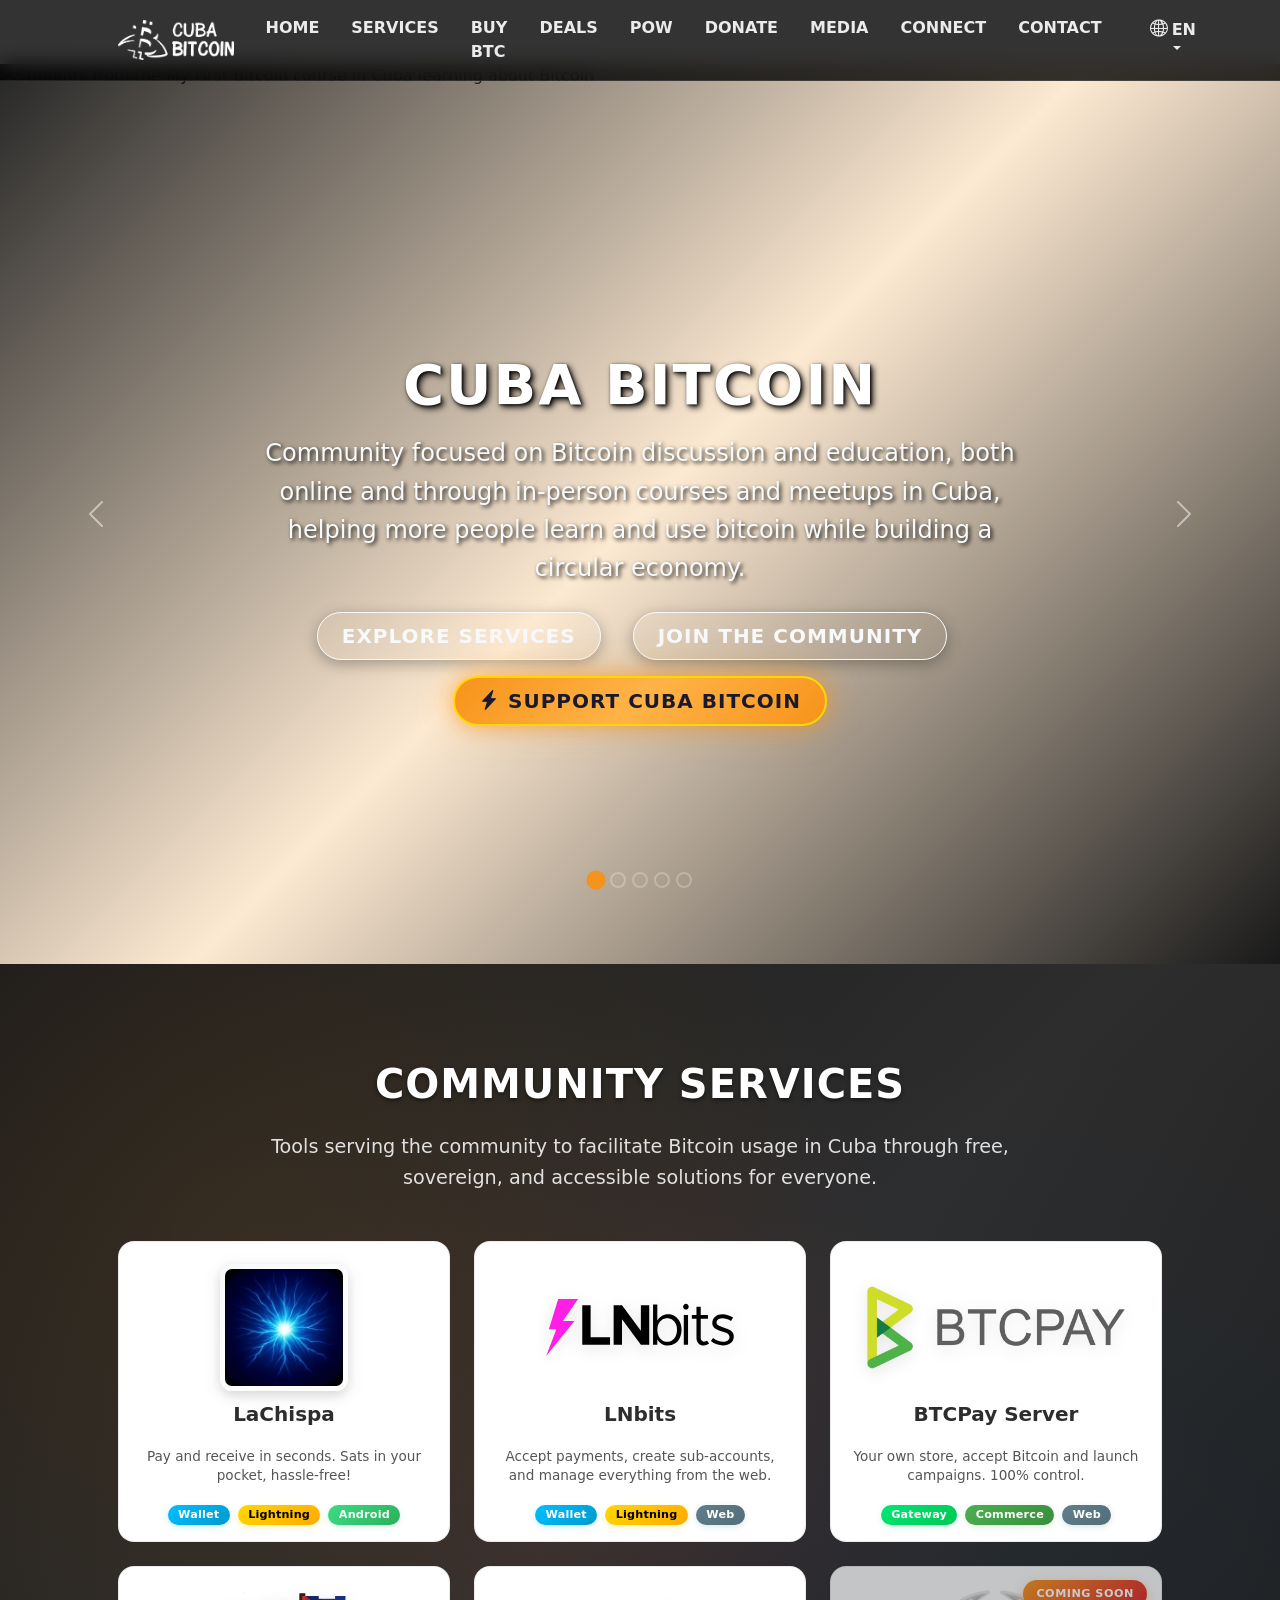
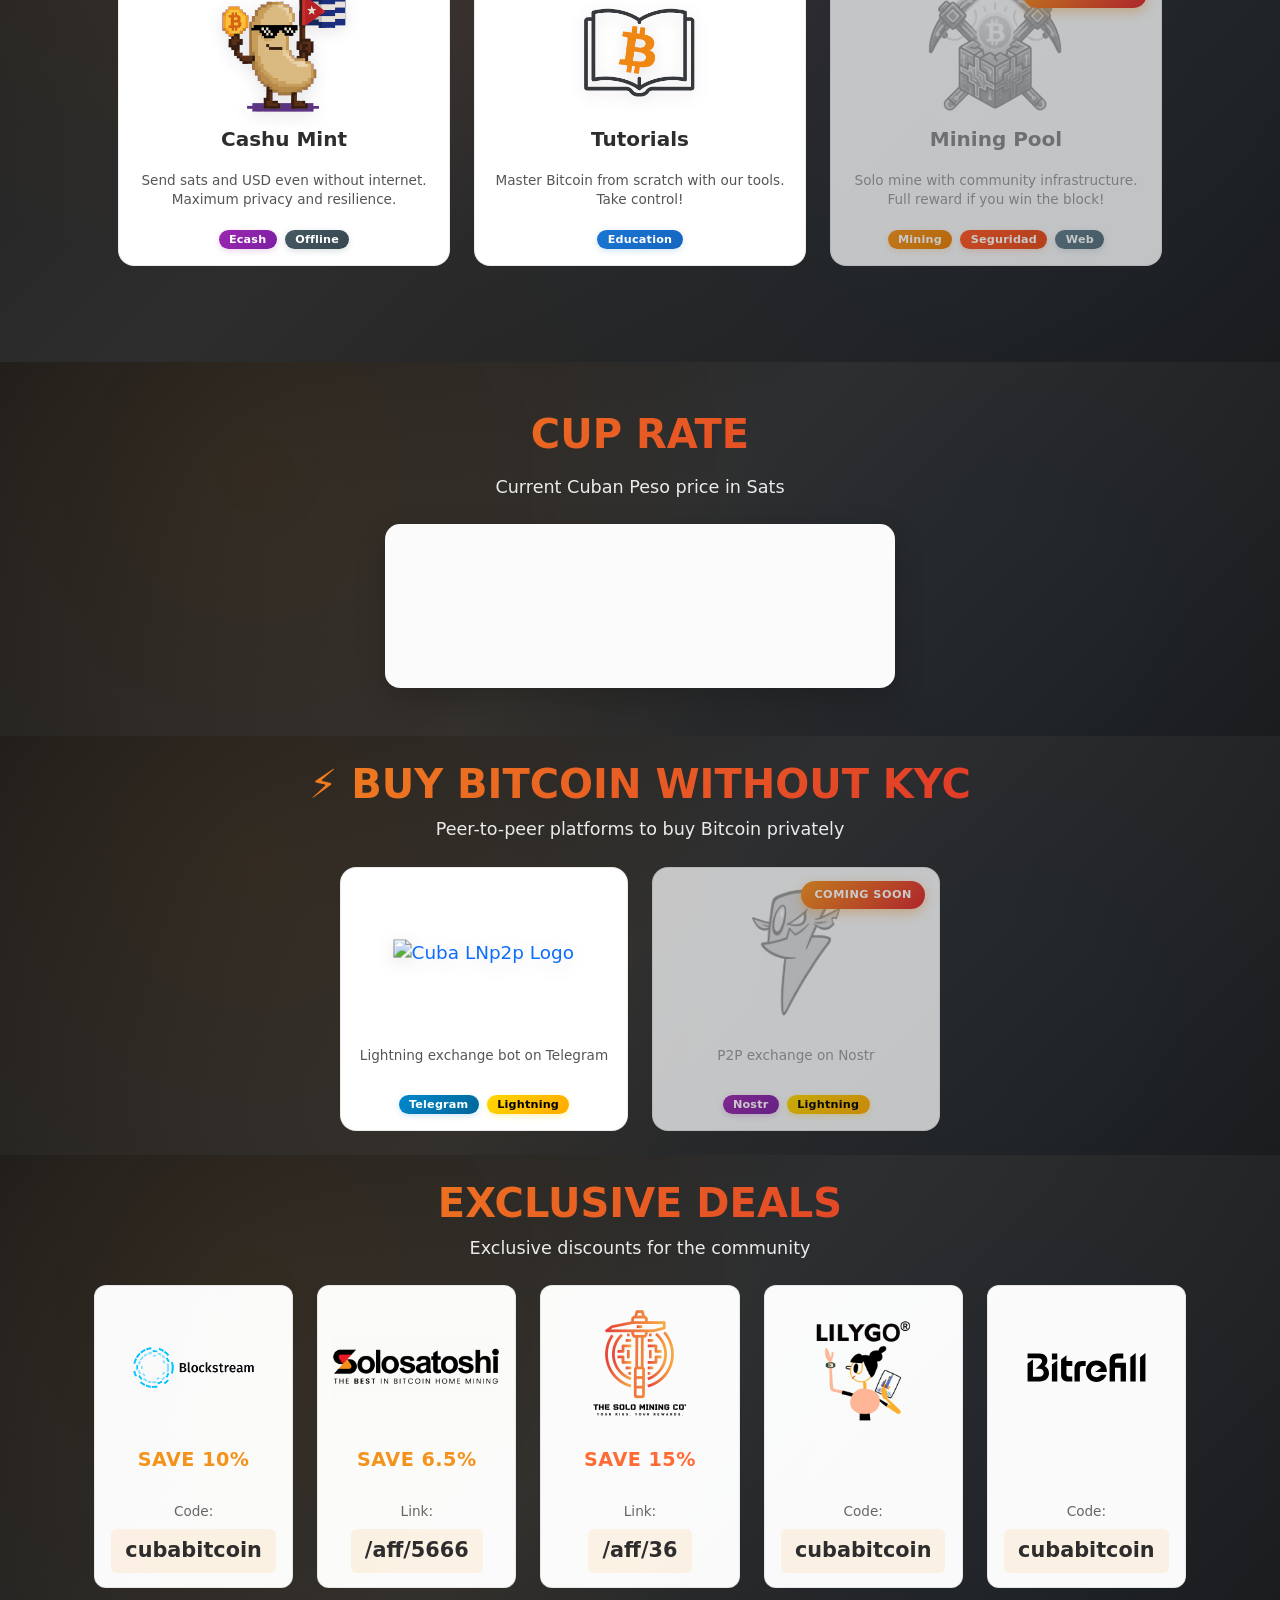
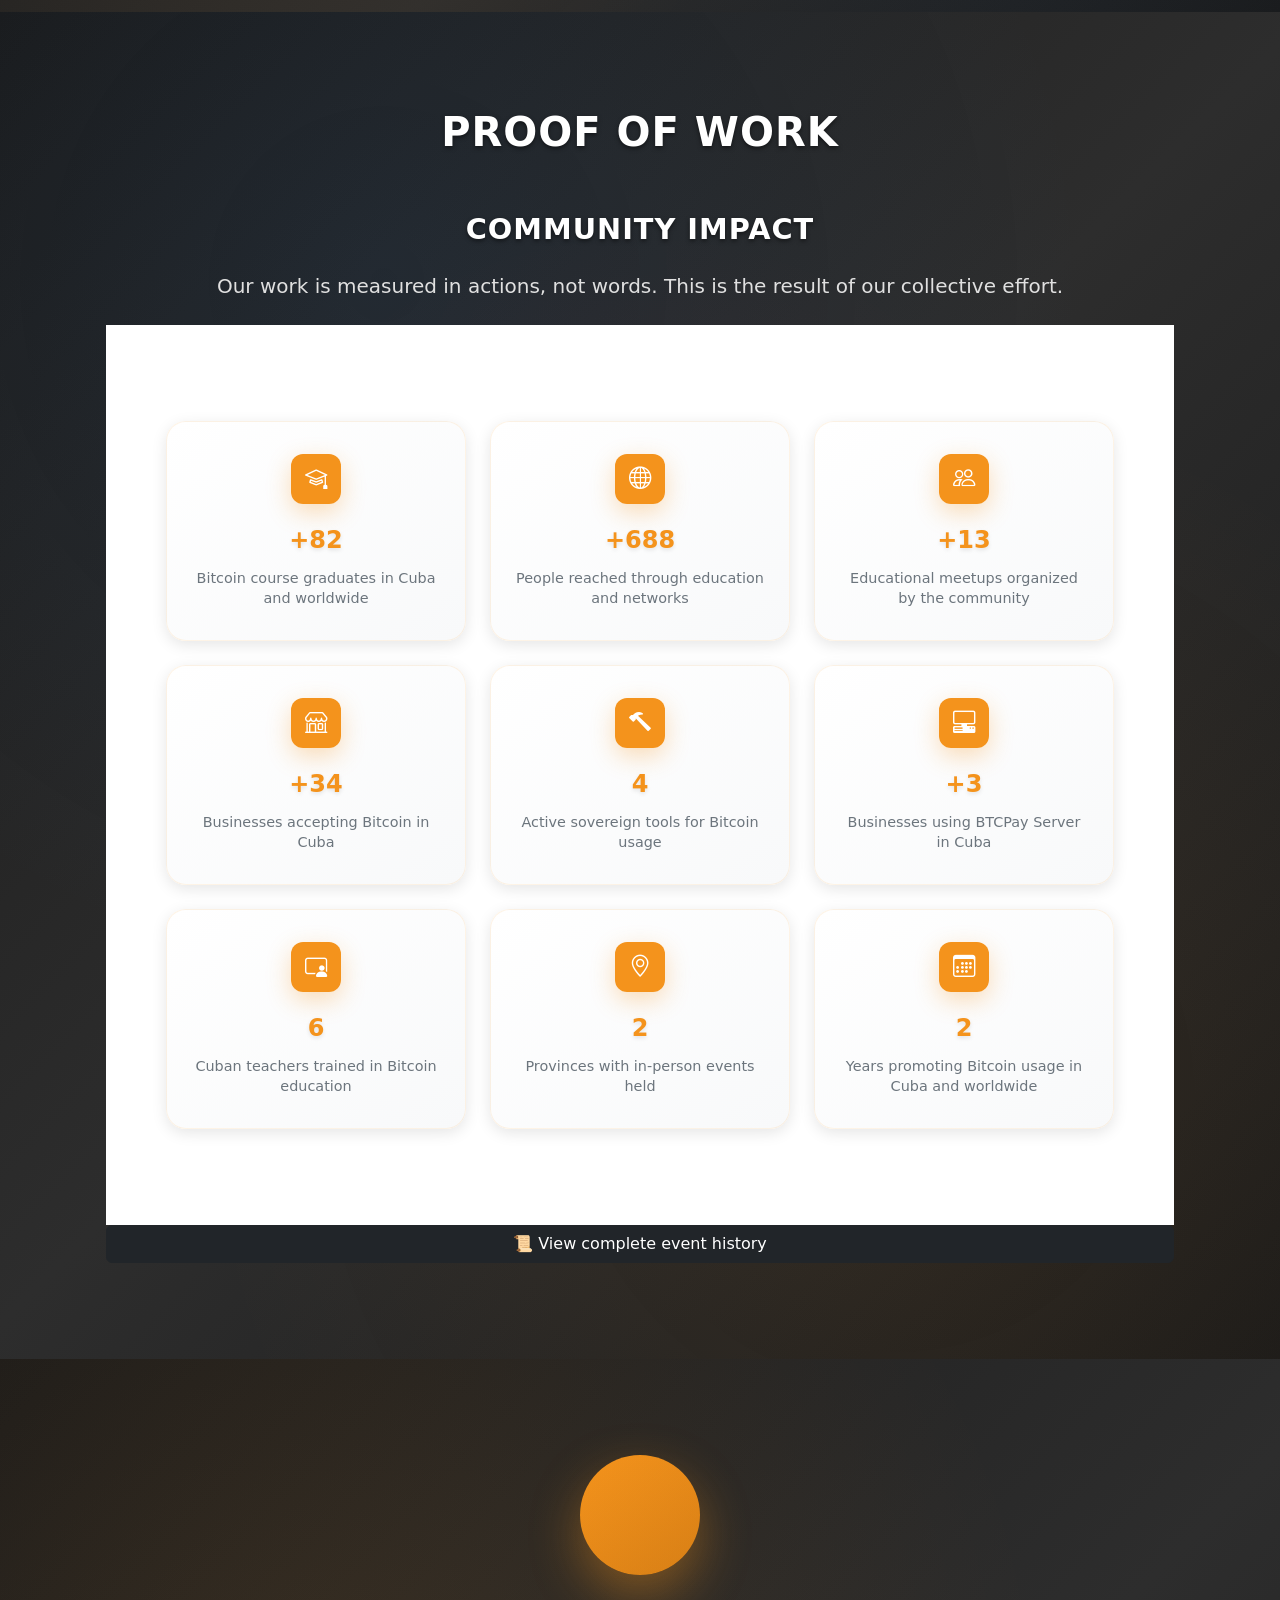
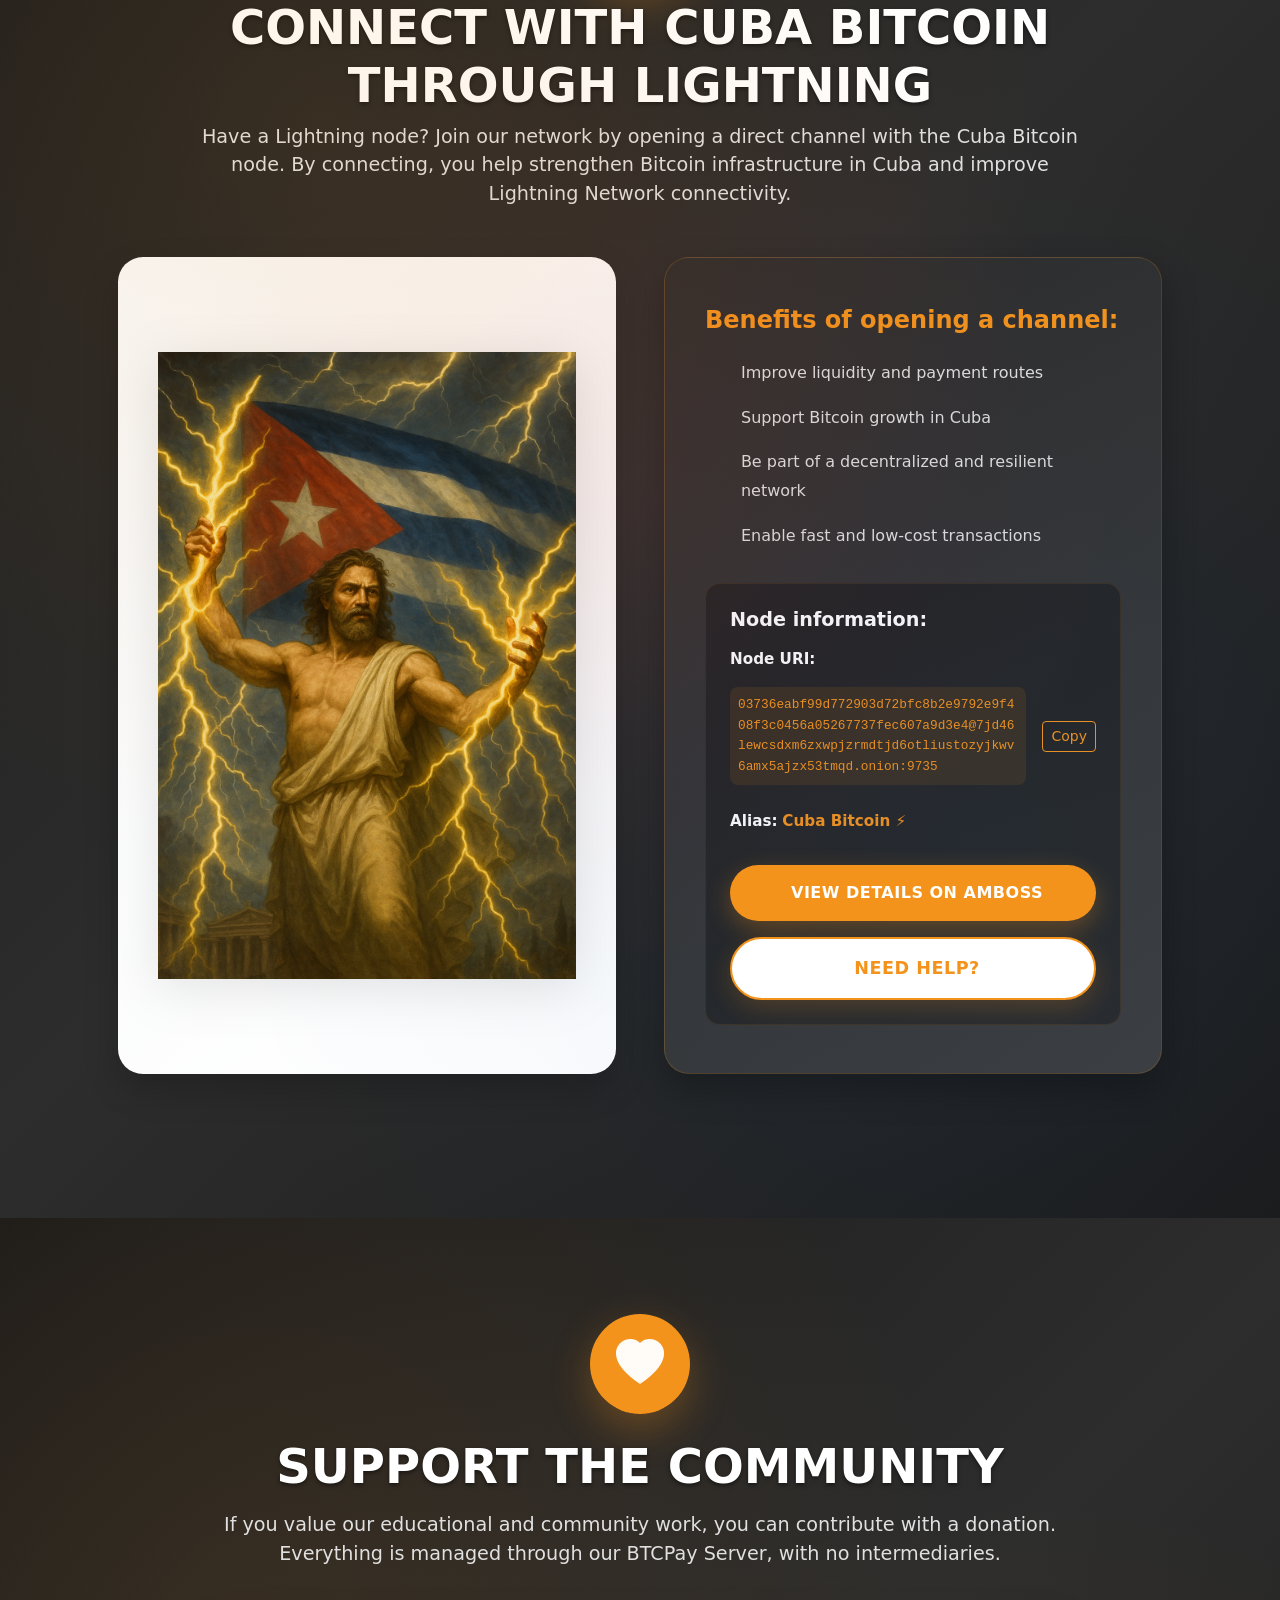
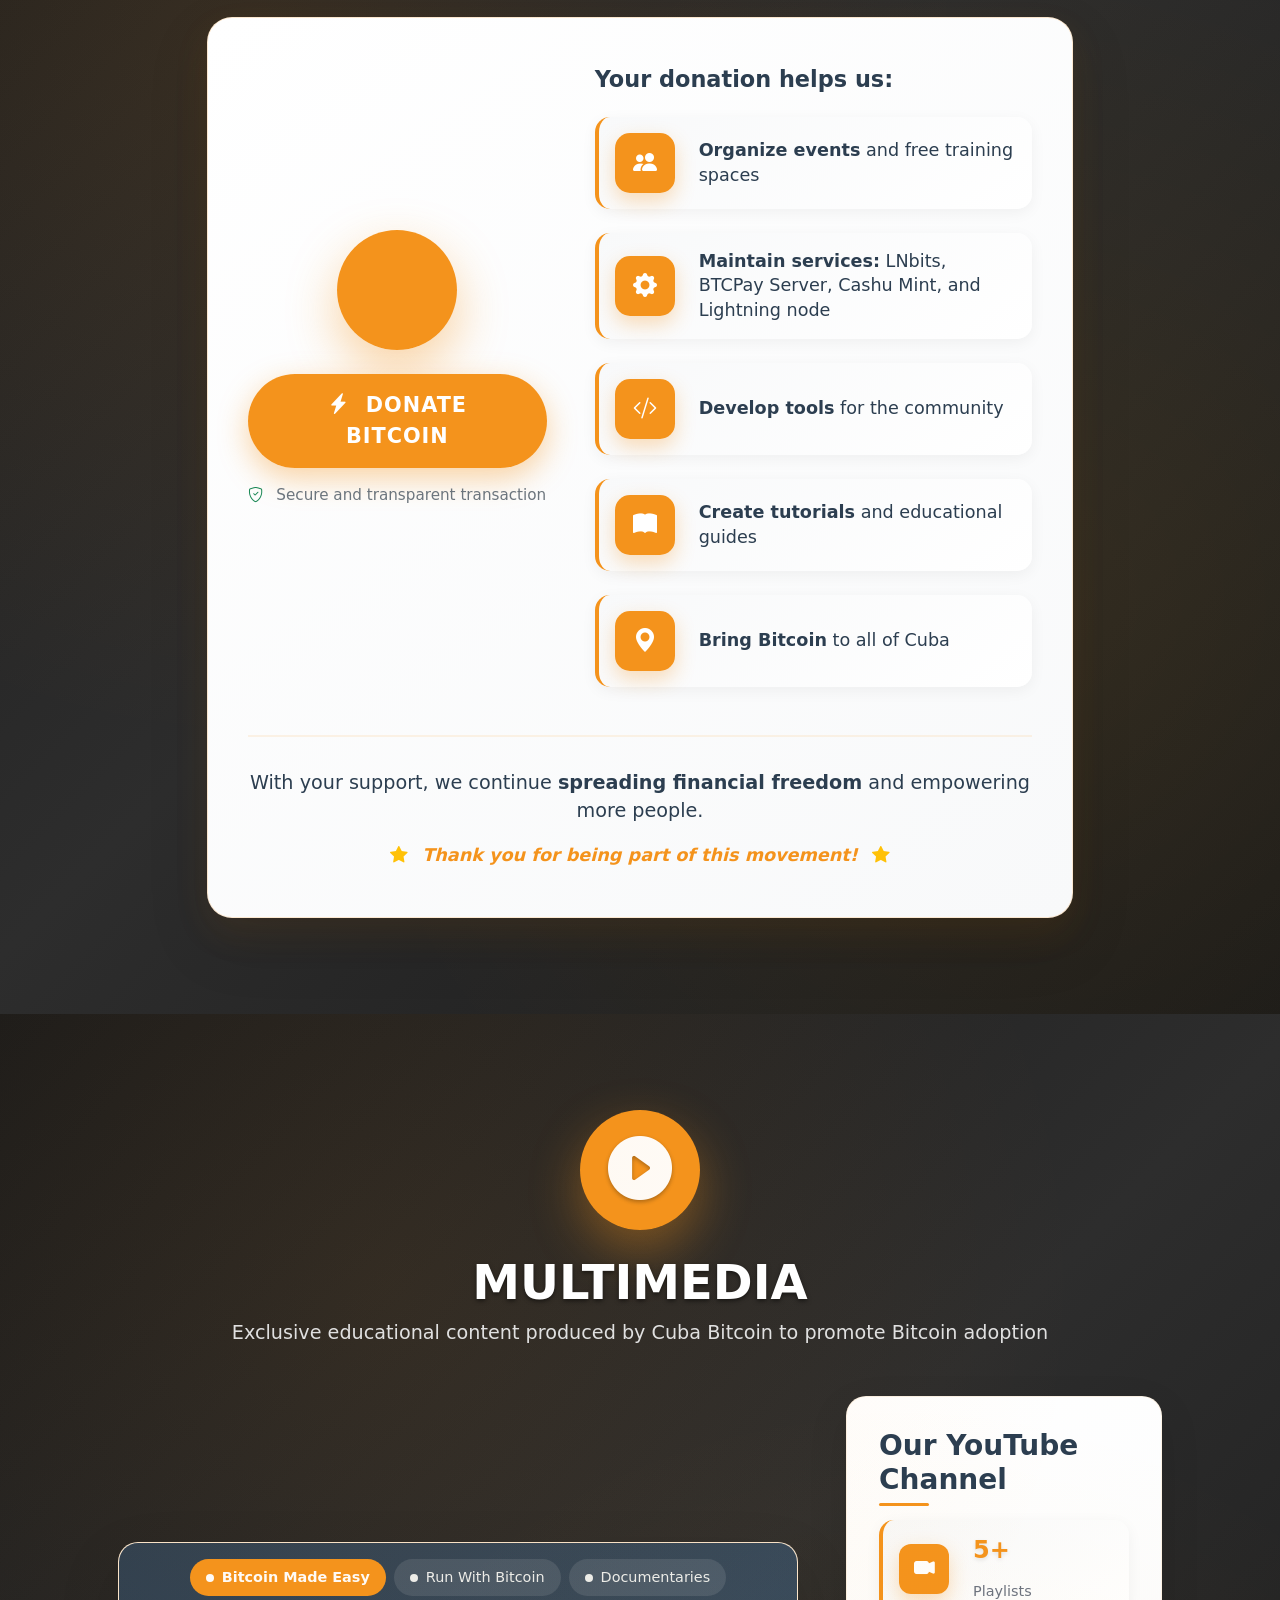
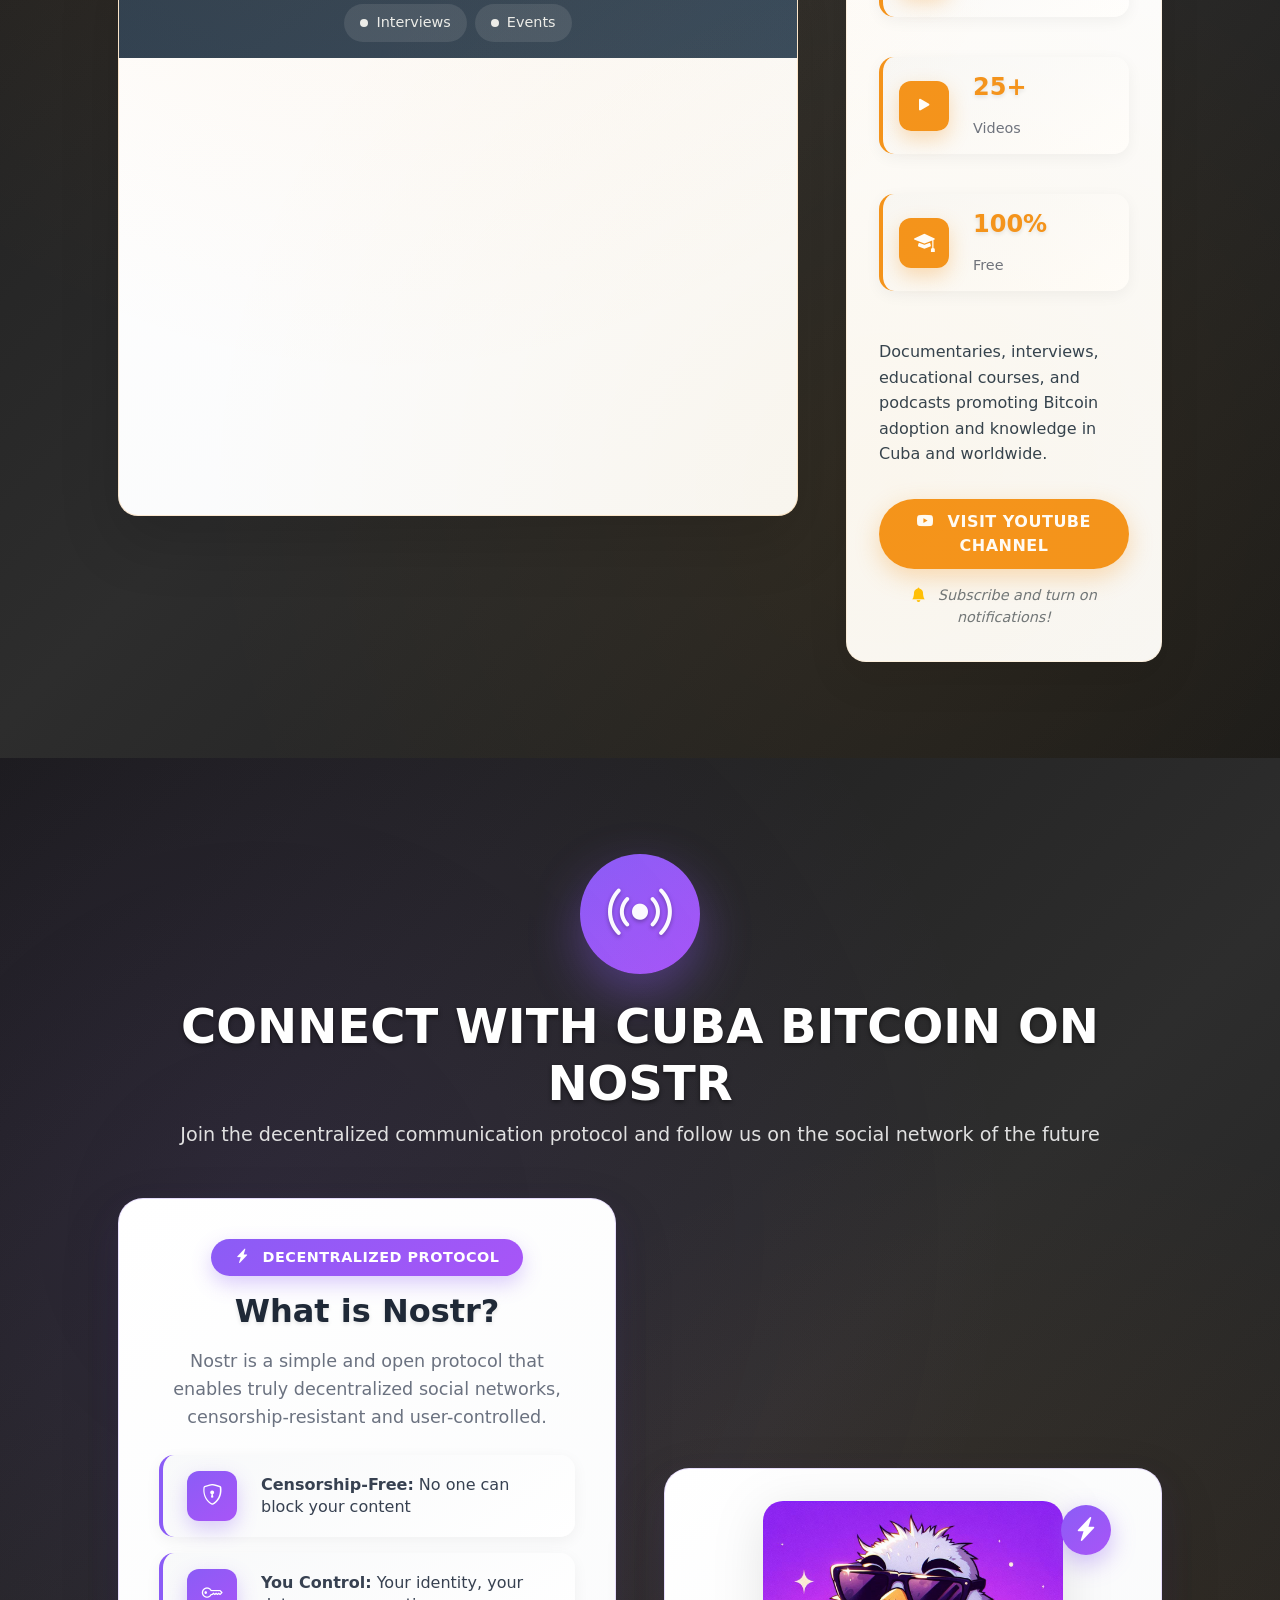
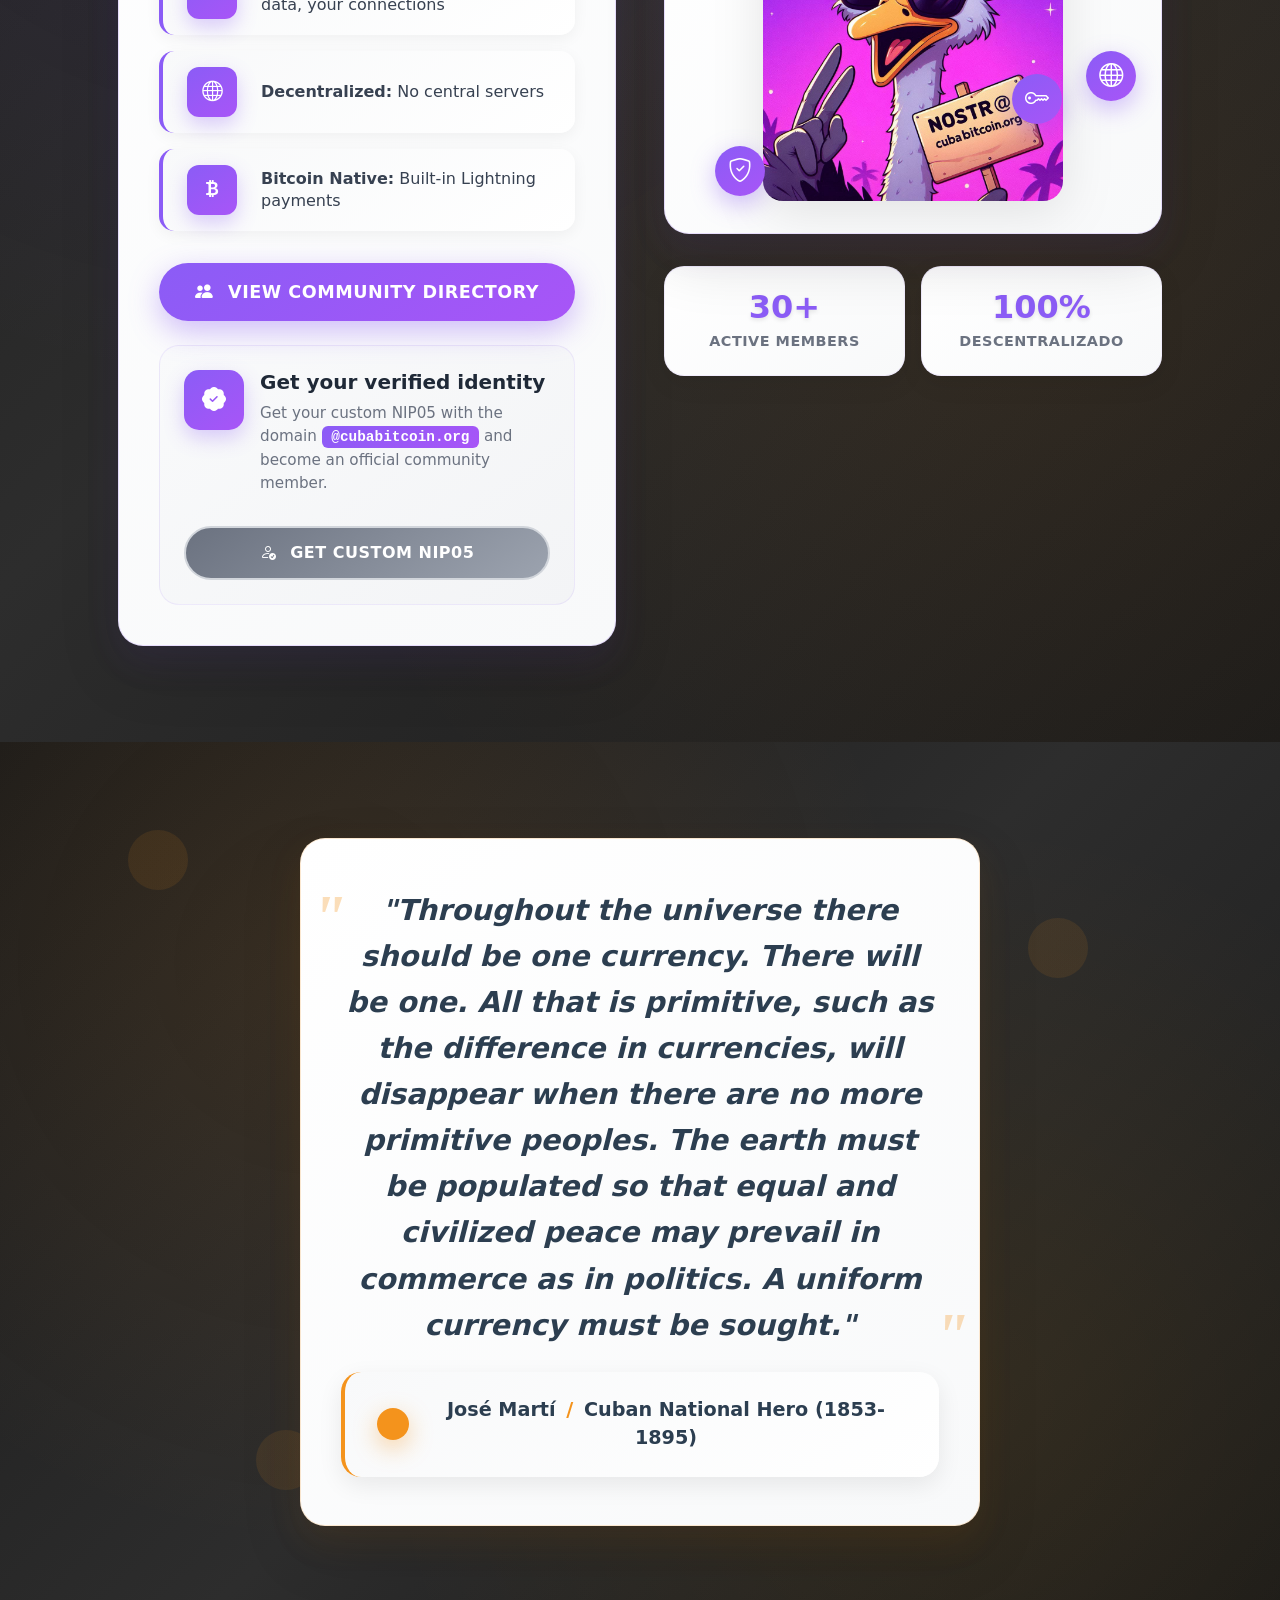
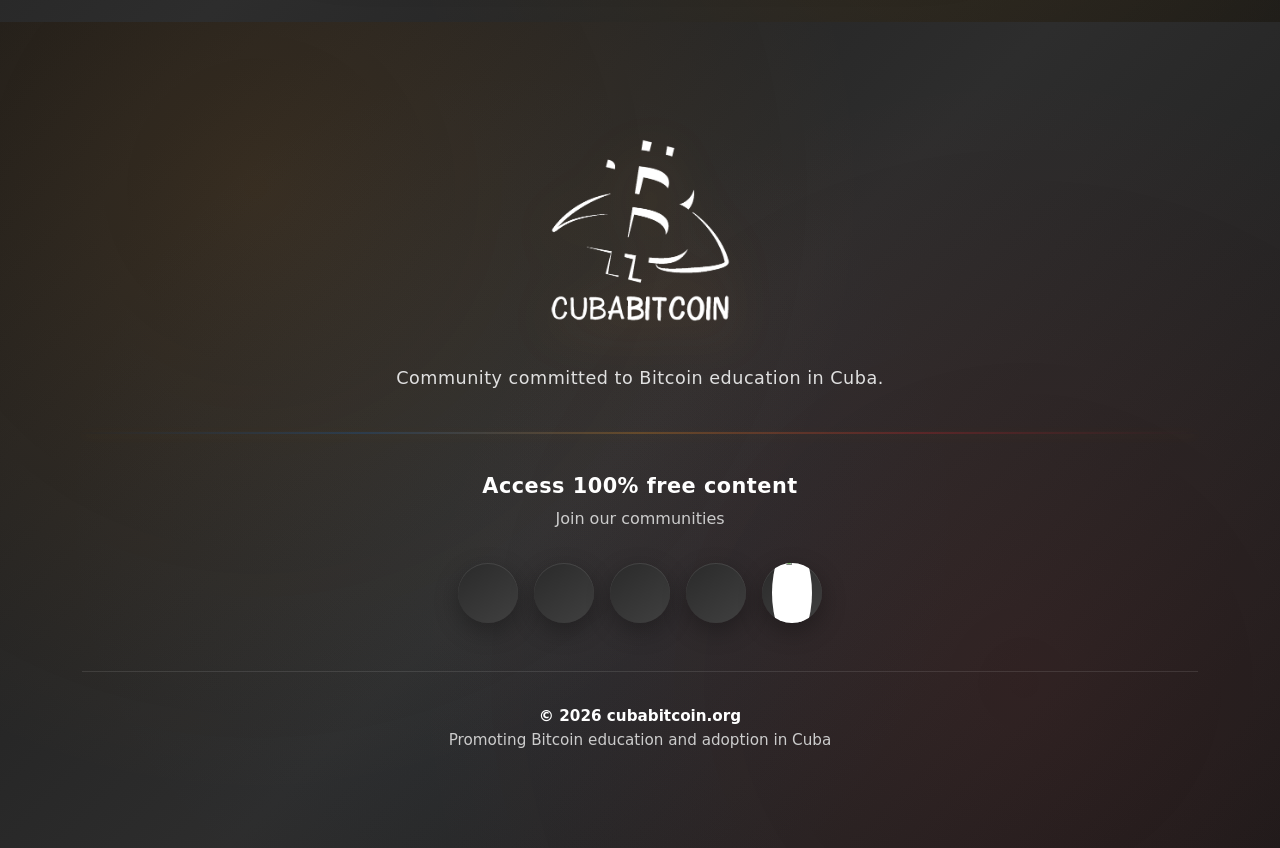
==== en/index.html @ 101eca39 "Internationalization" ====
<!doctype html>
<html lang="en">
  <head>
    <!-- Required meta tags -->
    <meta charset="utf-8">
    <meta name="viewport" content="width=device-width, initial-scale=1">

    <!-- SEO Meta Tags -->
    <meta name="description" content="Cuba Bitcoin is a community focused on Bitcoin education in Cuba. We offer free courses, community services like LNbits and BTCPay Server, and promote Bitcoin adoption through sovereign and accessible tools.">
    <meta name="keywords" content="Bitcoin Cuba, Bitcoin education, Lightning Network, BTCPay Server, LNbits, Cashu, self-custody, cryptocurrency Cuba, financial sovereignty">
    <meta name="author" content="Cuba Bitcoin">
    <meta name="robots" content="index, follow, max-image-preview:large, max-snippet:-1, max-video-preview:-1">
    <link rel="canonical" href="https://cubabitcoin.org/en/">

    <!-- Hreflang for internationalization -->
    <link rel="alternate" hreflang="es" href="https://cubabitcoin.org/">
    <link rel="alternate" hreflang="en" href="https://cubabitcoin.org/en/">
    <link rel="alternate" hreflang="x-default" href="https://cubabitcoin.org/">

    <!-- Open Graph Meta Tags -->
    <meta property="og:title" content="Cuba Bitcoin - Education and Financial Sovereignty">
    <meta property="og:description" content="Community focused on Bitcoin education in Cuba. Free courses, community services, and tools to promote Bitcoin adoption.">
    <meta property="og:image" content="https://cubabitcoin.org/img/Cuba-Bitcoin-LogoMarca-Blanco.png">
    <meta property="og:url" content="https://cubabitcoin.org/en/">
    <meta property="og:type" content="website">
    <meta property="og:site_name" content="Cuba Bitcoin">
    <meta property="og:locale" content="en_US">

    <!-- Twitter Card Meta Tags -->
    <meta name="twitter:card" content="summary_large_image">
    <meta name="twitter:site" content="@Cuba_BTC">
    <meta name="twitter:title" content="Cuba Bitcoin - Education and Financial Sovereignty">
    <meta name="twitter:description" content="Community focused on Bitcoin education in Cuba. Free courses, community services, and tools to promote Bitcoin adoption.">
    <meta name="twitter:image" content="https://cubabitcoin.org/img/Cuba-Bitcoin-LogoMarca-Blanco.png">

    <!-- Additional SEO Meta Tags -->
    <meta name="geo.region" content="CU">
    <meta name="geo.country" content="Cuba">
    <meta name="language" content="English">
    <meta name="distribution" content="global">
    <meta name="rating" content="general">
    <meta name="revisit-after" content="7 days">
    <meta name="theme-color" content="#ff4e16">
    <meta name="msapplication-TileColor" content="#ff4e16">
    <link rel="sitemap" type="application/xml" href="/sitemap.xml">

    <!-- Favicon-->
    <link rel="icon" type="image/x-icon" href="../assets/favicon.ico" />

    <!-- Preload Critical Resources -->
    <link rel="preload" href="../css/global.css" as="style">
    <link rel="preload" href="../img/CubaBitcoin-Hztal-BLANCO-transp.png" as="image">
    <link rel="preload" href="../img/MyFirstBitcoin03.jpg" as="image">
    <link rel="dns-prefetch" href="//cdn.jsdelivr.net">
    <link rel="dns-prefetch" href="//kit.fontawesome.com">
    
    <!-- Bootstrap icons-->
    <link href="https://cdn.jsdelivr.net/npm/bootstrap-icons@1.11.0/font/bootstrap-icons.css" rel="stylesheet" />
    <script src="https://kit.fontawesome.com/9379559305.js" crossorigin="anonymous"></script>
    <!-- Rive Runtime -->
    <script src="https://unpkg.com/@rive-app/canvas@latest/rive.js"></script>
    <!-- Bootstrap CSS -->
    <link href="https://cdn.jsdelivr.net/npm/bootstrap@5.3.3/dist/css/bootstrap.min.css" rel="stylesheet" integrity="sha384-QWTKZyjpPEjISv5WaRU9OFeRpok6YctnYmDr5pNlyT2bRjXh0JMhjY6hW+ALEwIH" crossorigin="anonymous">
    <!-- Custom CSS-->
    <link href="../css/global.css" rel="stylesheet" />

    <!-- Structured Data (JSON-LD) -->
    <script type="application/ld+json">
    {
      "@context": "https://schema.org",
      "@type": "Organization",
      "name": "Cuba Bitcoin",
      "description": "Community focused on Bitcoin education in Cuba. We offer free courses, community services and promote Bitcoin adoption through sovereign and accessible tools.",
      "url": "https://cubabitcoin.org",
      "logo": "https://cubabitcoin.org/img/Cuba-Bitcoin-LogoMarca-Blanco.png",
      "image": "https://cubabitcoin.org/img/cuba-bitcoin-580x330.jpg",
      "foundingDate": "2021",
      "sameAs": [
        "https://x.com/Cuba_BTC",
        "https://t.me/Cuba_Bitcoin",
        "https://www.youtube.com/@CubaBitcoin21",
        "https://github.com/Cuba-Bitcoin",
        "https://primal.net/p/npub1huyn6ru55pv6l7p0sxvlu3vfpq7pan958sl4weft0kte6lvdvvksd5s34t"
      ],
      "address": {
        "@type": "PostalAddress",
        "addressCountry": "CU"
      },
      "areaServed": {
        "@type": "Country",
        "name": "Cuba"
      },
      "knowsAbout": [
        "Bitcoin",
        "Lightning Network",
        "Self-custody",
        "Financial Sovereignty",
        "Financial Education",
        "Cryptocurrency",
        "BTCPay Server",
        "LNbits",
        "Cashu"
      ],
      "offers": [
        {
          "@type": "Service",
          "name": "Bitcoin Education",
          "description": "Free courses and tutorials about Bitcoin"
        },
        {
          "@type": "Service",
          "name": "Community Services",
          "description": "LNbits, BTCPay Server, Cashu Mint and Bitcoin tools"
        },
        {
          "@type": "Service",
          "name": "P2P Exchange",
          "description": "Platforms to buy Bitcoin without KYC"
        }
      ]
    }
    </script>

    <title>Cuba Bitcoin - Education and Financial Sovereignty in Cuba</title>
  </head>

  <body id="top" data-bs-spy="scroll" data-bs-target="#navbar-example2" data-bs-root-margin="0px 0px -40%" data-bs-smooth-scroll="true" tabindex="0" class="mt-6">

        <!-- Responsive navbar-->
        <nav id="navbar-example2" class="navbar navbar-expand-lg navbar-dark fixed-top bg-dark text-light">
            <div class="container-xl px-5">
                <a class="navbar-brand" href="#"><img src="../img/CubaBitcoin-Hztal-BLANCO-transp.png" alt="Cuba Bitcoin - Comunidad de educación Bitcoin en Cuba" id="navbar-logo"></a>
                <button class="navbar-toggler" type="button" data-bs-toggle="collapse" data-bs-target="#navbarSupportedContent" aria-controls="navbarSupportedContent" aria-expanded="false" aria-label="Toggle navigation"><span class="navbar-toggler-icon"></span></button>
                <div class="collapse navbar-collapse" id="navbarSupportedContent">
                    <ul class="navbar-nav ms-auto mb-2 mb-lg-0 fw-bold text-uppercase">
                        <li class="nav-item"><a class="nav-link" href="#top">Home</a></li>
                        <li class="nav-item"><a class="nav-link" href="#scrollspytools">Services</a></li>
                        <li class="nav-item"><a class="nav-link" href="#scrollspybuy">Buy BTC</a></li>
                        <li class="nav-item"><a class="nav-link" href="#scrollspyofertas">Deals</a></li>
                        <li class="nav-item"><a class="nav-link" href="#scrollspynevents">POW</a></li>
                        <li class="nav-item"><a class="nav-link" href="#scrollspydonaciones">Donate</a></li>
                        <li class="nav-item"><a class="nav-link" href="#scrollspymedia">Media</a></li>
                        <li class="nav-item"><a class="nav-link" href="#scrollspynostr-anchor">Connect</a></li>
                        <li class="nav-item"><a class="nav-link" href="#scrollspycontact">Contact</a></li>
                        <!-- Language Switcher -->
                        <li class="nav-item dropdown ms-lg-3">
                            <a class="nav-link dropdown-toggle" href="#" role="button" data-bs-toggle="dropdown" aria-expanded="false">
                                <i class="bi bi-globe2 me-1"></i>EN
                            </a>
                            <ul class="dropdown-menu dropdown-menu-end dropdown-menu-dark">
                                <li><a class="dropdown-item" href="../index.html" data-lang-switch="es"><span class="fi fi-es me-2"></span>Español</a></li>
                                <li><a class="dropdown-item active" href="index.html" data-lang-switch="en"><span class="fi fi-gb me-2"></span>English</a></li>
                            </ul>
                        </li>
                    </ul>
                </div>
            </div>
        </nav>
      
        <main role="main">
        <!-- Hero Carousel-->
        <div id="carouselExampleCaptions" class="carousel slide hero-carousel" data-bs-ride="carousel" data-bs-interval="5000">
            <div class="carousel-indicators">
                <button type="button" data-bs-target="#carouselExampleCaptions" data-bs-slide-to="0" class="active" aria-current="true" aria-label="Slide 1"></button>
                <button type="button" data-bs-target="#carouselExampleCaptions" data-bs-slide-to="1" aria-label="Slide 2"></button>
                <button type="button" data-bs-target="#carouselExampleCaptions" data-bs-slide-to="2" aria-label="Slide 3"></button>
                <button type="button" data-bs-target="#carouselExampleCaptions" data-bs-slide-to="3" aria-label="Slide 4"></button>
                <button type="button" data-bs-target="#carouselExampleCaptions" data-bs-slide-to="4" aria-label="Slide 5"></button>
            </div>

            <div class="carousel-inner">
                <div class="carousel-item active hero-slide">
                <img src="../img/MyFirstBitcoin03.jpg" class="d-block w-100" alt="Students from the My First Bitcoin course in Cuba learning about Bitcoin">
                <div class="hero-overlay"></div>
                <div class="carousel-caption hero-caption">
                    <h1 class="hero-title display-4 fw-bolder text-uppercase mb-3">Cuba Bitcoin</h1>
                    <p class="hero-subtitle lead mb-4">Community focused on Bitcoin discussion and education, both online and through in-person courses and meetups in Cuba, helping more people learn and use bitcoin while building a circular economy.</p>
                    <div class="hero-actions">
                        <a href="#scrollspytools" class="btn btn-outline-light btn-lg px-4 py-2 me-3 hero-btn">Explore Services</a>
                        <a href="https://t.me/Cuba_Bitcoin" target="_blank" class="btn btn-outline-light btn-lg px-4 py-2 me-3 hero-btn">Join the Community</a>
                        <a href="https://btcpay.cubabitcoin.org/apps/4GhTBzgnBEQGMhi633L6arsAunXG/crowdfund" target="_blank" class="btn btn-lg px-4 py-2 hero-btn hero-btn-donate"><i class="bi bi-lightning-charge-fill me-2"></i>Support Cuba Bitcoin</a>
                    </div>
                </div>
                </div>
                <div class="carousel-item hero-slide">
                <img src="../img/MyFirstBitcoin01.jpg" class="d-block w-100" alt="Participants in the My First Bitcoin Cuba educational program">
                <div class="hero-overlay"></div>
                <div class="carousel-caption hero-caption">
                    <h2 class="hero-title display-4 fw-bolder text-uppercase mb-3">Bitcoin Education</h2>
                    <p class="hero-subtitle lead mb-4">Free courses and in-person meetups to learn about Bitcoin from scratch. Join our educational community.</p>
                    <div class="hero-actions">
                        <a href="https://cuba-bitcoin.github.io/tutoriales/" target="_blank" class="btn btn-outline-light btn-lg px-4 py-2 me-3 hero-btn">View Tutorials</a>
                        <a href="#scrollspynevents" class="btn btn-outline-light btn-lg px-4 py-2 me-3 hero-btn">Our Achievements</a>
                        <a href="https://btcpay.cubabitcoin.org/apps/4GhTBzgnBEQGMhi633L6arsAunXG/crowdfund" target="_blank" class="btn btn-lg px-4 py-2 hero-btn hero-btn-donate"><i class="bi bi-lightning-charge-fill me-2"></i>Support Cuba Bitcoin</a>
                    </div>
                </div>
                </div>
                <div class="carousel-item hero-slide">
                <img src="../img/MyFirstBitcoin02.jpg" class="d-block w-100" alt="In-person Bitcoin educational session in Cuba">
                <div class="hero-overlay"></div>
                <div class="carousel-caption hero-caption">
                    <h2 class="hero-title display-4 fw-bolder text-uppercase mb-3">Bitcoin Made Easy</h2>
                    <p class="hero-subtitle lead mb-4">Our own educational program designed by Cuba Bitcoin. Exclusive content on our YouTube channel with step-by-step educational videos to learn Bitcoin from scratch.</p>
                    <div class="hero-actions">
                        <a href="https://www.youtube.com/@CubaBitcoin21" target="_blank" class="btn btn-outline-light btn-lg px-4 py-2 me-3 hero-btn">Watch Videos</a>
                        <a href="#scrollspymedia" class="btn btn-outline-light btn-lg px-4 py-2 hero-btn">Multimedia</a>
                        <div class="w-100 mb-2"></div>
                        <a href="https://btcpay.cubabitcoin.org/apps/4GhTBzgnBEQGMhi633L6arsAunXG/crowdfund" target="_blank" class="btn btn-lg px-4 py-2 hero-btn hero-btn-donate"><i class="bi bi-lightning-charge-fill me-2"></i>Support Cuba Bitcoin</a>
                    </div>
                </div>
                </div>

                <div class="carousel-item hero-slide">
                <img src="../img/blockstream-local-cuba-bitcoin2.png" class="d-block w-100" alt="Blockstream Local Meetup event organized by Cuba Bitcoin">
                <div class="hero-overlay"></div>
                <div class="carousel-caption hero-caption">
                    <h2 class="hero-title display-4 fw-bolder text-uppercase mb-3">Local Events</h2>
                    <p class="hero-subtitle lead mb-4">We organize meetups, conferences, and educational events about Bitcoin across different provinces of Cuba.</p>
                    <div class="hero-actions">
                        <a href="#scrollspynevents" class="btn btn-outline-light btn-lg px-4 py-2 me-3 hero-btn">View Events</a>
                        <a href="#scrollspycontact" class="btn btn-outline-light btn-lg px-4 py-2 hero-btn">Contact Us</a>
                        <div class="w-100 mb-2"></div>
                        <a href="https://btcpay.cubabitcoin.org/apps/4GhTBzgnBEQGMhi633L6arsAunXG/crowdfund" target="_blank" class="btn btn-lg px-4 py-2 hero-btn hero-btn-donate"><i class="bi bi-lightning-charge-fill me-2"></i>Support Cuba Bitcoin</a>
                    </div>
                </div>
                </div>

                <div class="carousel-item hero-slide">
                <img src="../img/cubabitcoincashu.jpeg" class="d-block w-100" alt="Demonstration of Cashu ecash usage at Cuba Bitcoin">
                <div class="hero-overlay"></div>
                <div class="carousel-caption hero-caption">
                    <h2 class="hero-title display-4 fw-bolder text-uppercase mb-3">Sovereign Tools</h2>
                    <p class="hero-subtitle lead mb-4">We offer services like LNbits, BTCPay Server, and Cashu Mint to make Bitcoin usage easier in Cuba.</p>
                    <div class="hero-actions">
                        <a href="#scrollspytools" class="btn btn-outline-light btn-lg px-4 py-2 hero-btn">Use Services</a>
                        <div class="w-100 mb-2"></div>
                        <a href="https://btcpay.cubabitcoin.org/apps/4GhTBzgnBEQGMhi633L6arsAunXG/crowdfund" target="_blank" class="btn btn-lg px-4 py-2 hero-btn hero-btn-donate"><i class="bi bi-lightning-charge-fill me-2"></i>Support Cuba Bitcoin</a>
                    </div>
                </div>
                </div>
            </div>
            <button class="carousel-control-prev" type="button" data-bs-target="#carouselExampleCaptions" data-bs-slide="prev">
                <span class="carousel-control-prev-icon" aria-hidden="true"></span>
                <span class="visually-hidden">Previous</span>
            </button>
            <button class="carousel-control-next" type="button" data-bs-target="#carouselExampleCaptions" data-bs-slide="next">
                <span class="carousel-control-next-icon" aria-hidden="true"></span>
                <span class="visually-hidden">Next</span>
            </button>
        </div>

    
        
        <!-- Noticias
        <section id="scrollspynews" class="py-5">
            <div class="container-xl px-5">
                <h2 class="text-center fw-bolder display-6 mb-5">NOTICIAS</h2>
                <div class="row gx-5">
                    <div class="col-lg-4 mb-5">
                        <div class="card h-100 shadow border-0">
                            <img class="card-img-top" src="../img/cuba-bitcoin-580x330.jpg" alt="Comunidad Cuba Bitcoin promoviendo educación sobre Bitcoin y Lightning Network en Cuba" />
                            <div class="card-body p-4">
                                <div class="badge bg-primary bg-gradient rounded-pill mb-3">Noticias</div>
                                <div class="badge bg-primary bg-gradient rounded-pill mb-3">Legislación</div>
                                <a class="text-decoration-none link-dark stretched-link" href="#!"><div class="h4 card-title mb-3">Entran hoy en vigor normativas del Banco Central de Cuba que regulan uso de criptomonedas</div></a>
                                <p class="card-text text-muted">Este miércoles entra en vigor la Resolución 215/2021, del Banco Central de Cuba (BCC), normativa que regula el uso de los criptoactivos para transacciones de carácter comercial en y desde la Isla, además de la concesión de licencias asociadas a operaciones</p>
                            </div>
                            <div class="card-footer p-4 pt-0 bg-transparent border-top-0">
                                <div class="d-flex align-items-end justify-content-between">
                                    <div class="d-flex align-items-center">
                                        <img class="rounded-circle me-3" src="../img/cubabitcoin.jpg" alt="Avatar del equipo Cuba Bitcoin" />
                                        <div class="small">
                                            <div class="fw-bold">CubaBitcoin</div>
                                            <div class="text-muted">March 12, 2023 &middot; 6 min read</div>
                                        </div>
                                    </div>
                                </div>
                            </div>
                        </div>
                    </div>
                    <div class="col-lg-4 mb-5">
                        <div class="card h-100 shadow border-0">
                            <img class="card-img-top" src="../img/genialrz.jpg" alt="Participantes del programa educativo My First Bitcoin 4ta edición en Cuba" />
                            <div class="card-body p-4">
                                <div class="badge bg-primary bg-gradient rounded-pill mb-3">Noticias</div>
                                <div class="badge bg-primary bg-gradient rounded-pill mb-3">My First Bitcoin</div>
                                <a class="text-decoration-none link-dark stretched-link" href="#!"><div class="h4 card-title mb-3">La 4ta edición de My First Bitcoin My First Bitcoin en Cuba ya está aquí</div></a>
                                <p class="card-text text-muted">Si estás en La Habana o Sancti Spíritus y quieres aprender sobre #Bitcoin aprovecha esta oportunidad. Para participar rellena el formulario:</p>
                                <p class="card-text text-muted"> https://forms.gle/PxSpYe9s9MNfpMYM6</p>
                                <p class="card-text text-muted"> El curso tiene un nivel básico... </p>
                            </div>
                            <div class="card-footer p-4 pt-0 bg-transparent border-top-0">
                                <div class="d-flex align-items-end justify-content-between">
                                    <div class="d-flex align-items-center">
                                        <img class="rounded-circle me-3" src="../img/cubabitcoin.jpg" alt="Avatar del equipo Cuba Bitcoin" />
                                        <div class="small">
                                            <div class="fw-bold">CubaBitcoin</div>
                                            <div class="text-muted">March 12, 2023 &middot; 6 min read</div>
                                        </div>
                                    </div>
                                </div>
                            </div>
                        </div>
                    </div>
                    <div class="col-lg-4 mb-5">
                        <div class="card h-100 shadow border-0">
                            <img class="card-img-top" src="../img/trezoraca.jpg" alt="Primera edición de Trezor Academy en Sancti Spíritus, Cuba - Education sobre custodia de Bitcoin" />
                            <div class="card-body p-4">
                                <div class="badge bg-primary bg-gradient rounded-pill mb-3">Noticias</div>
                                <div class="badge bg-primary bg-gradient rounded-pill mb-3">Trezor Academy Cuba</div>
                                <a class="text-decoration-none link-dark stretched-link" href="#!"><div class="h4 card-title mb-3">Realizada la primera edición de la Trezor Academy en Sancti Spiritus</div></a>
                                <p class="card-text text-muted">Por primera vez se realiza este espacio educativo auspiciado por Trezor en Cuba. </p>
                                <p class="card-text text-muted"> Los encuentros se realizaron durante 3 sábados concecutivos los días 16, 23 y 30 de noviembre.</p>
                            </div>
                            <div class="card-footer p-4 pt-0 bg-transparent border-top-0">
                                <div class="d-flex align-items-end justify-content-between">
                                    <div class="d-flex align-items-center">
                                        <img class="rounded-circle me-3" src="../img/cubabitcoin.jpg" alt="Avatar del equipo Cuba Bitcoin" />
                                        <div class="small">
                                            <div class="fw-bold">CubaBitcoin</div>
                                            <div class="text-muted">March 12, 2023 &middot; 6 min read</div>
                                        </div>
                                    </div>
                                </div>
                            </div>
                        </div>
                    </div>
                </div>
            </div>
        </section>

        -->

        <!-- Community Services -->
        <section class="py-5 services-section" id="scrollspytools">
            <div class="container-xl px-5 my-5">
                <div class="services-content">
                    <div class="services-header text-center">
                        <h2 class="services-title text-uppercase">Community Services</h2>
                        <p class="services-subtitle">Tools serving the community to facilitate Bitcoin usage in Cuba through free, sovereign, and accessible solutions for everyone.</p>
                    </div>

                    <div class="services-grid" id="servicios-cards">

                        <a href="https://app.lachispa.me" target="_blank" rel="noopener noreferrer" class="p2p-item">
                            <div class="p2p-item-header"></div>
                            <div class="p2p-logo-wrapper">
                                <img src="../img/chispa.png" alt="LaChispa logo" class="p2p-grid-logo p2p-grid-logo-rounded" loading="lazy">
                            </div>
                            <div class="p2p-item-content">
                                <h3 class="p2p-card-title">LaChispa</h3>
                                <p class="p2p-description">Pay and receive in seconds. Sats in your pocket, hassle-free!</p>
                                <div class="p2p-badges">
                                    <span class="badge badge-billetera">Wallet</span>
                                    <span class="badge badge-lightning">Lightning</span>
                                    <span class="badge badge-android">Android</span>
                                </div>
                            </div>
                        </a>

                        <a href="https://lachispa.me" target="_blank" rel="noopener noreferrer" class="p2p-item">
                            <div class="p2p-item-header"></div>
                            <div class="p2p-logo-wrapper">
                                <img src="../img/lnbits_logo_letters_black.svg" alt="LNbits logo" class="p2p-grid-logo p2p-grid-logo-small" loading="lazy">
                            </div>
                            <div class="p2p-item-content">
                                <h3 class="p2p-card-title">LNbits</h3>
                                <p class="p2p-description">Accept payments, create sub-accounts, and manage everything from the web.</p>
                                <div class="p2p-badges">
                                    <span class="badge badge-billetera">Wallet</span>
                                    <span class="badge badge-lightning">Lightning</span>
                                    <span class="badge badge-web">Web</span>
                                </div>
                            </div>
                        </a>

                        <a href="https://btcpay.cubabitcoin.org" target="_blank" rel="noopener noreferrer" class="p2p-item">
                            <div class="p2p-item-header"></div>
                            <div class="p2p-logo-wrapper">
                                <img src="../img/btcpaylogohorizontal.webp" alt="BTCPay logo" class="p2p-grid-logo" loading="lazy">
                            </div>
                            <div class="p2p-item-content">
                                <h3 class="p2p-card-title">BTCPay Server</h3>
                                <p class="p2p-description">Your own store, accept Bitcoin and launch campaigns. 100% control.</p>
                                <div class="p2p-badges">
                                    <span class="badge badge-pasarela">Gateway</span>
                                    <span class="badge badge-comercio">Commerce</span>
                                    <span class="badge badge-web">Web</span>
                                </div>
                            </div>
                        </a>

                        <a href="https://mint.cubabitcoin.org" target="_blank" rel="noopener noreferrer" class="p2p-item">
                            <div class="p2p-item-header"></div>
                            <div class="p2p-logo-wrapper">
                                <img src="../img/cashu_pixel_cuba_cleaned.png" alt="Cashu logo" class="p2p-grid-logo p2p-grid-logo-large" loading="lazy">
                            </div>
                            <div class="p2p-item-content">
                                <h3 class="p2p-card-title">Cashu Mint</h3>
                                <p class="p2p-description">Send sats and USD even without internet. Maximum privacy and resilience.</p>
                                <div class="p2p-badges">
                                    <span class="badge badge-ecash">Ecash</span>
                                    <span class="badge badge-sin-conexion">Offline</span>
                                </div>
                            </div>
                        </a>

                        <a href="https://cuba-bitcoin.github.io/tutoriales/" target="_blank" rel="noopener noreferrer" class="p2p-item">
                            <div class="p2p-item-header"></div>
                            <div class="p2p-logo-wrapper">
                                <img src="../img/tutoriales_transparente.png" alt="Tutorials logo" class="p2p-grid-logo p2p-grid-logo-large" loading="lazy">
                            </div>
                            <div class="p2p-item-content">
                                <h3 class="p2p-card-title">Tutorials</h3>
                                <p class="p2p-description">Master Bitcoin from scratch with our tools. Take control!</p>
                                <div class="p2p-badges">
                                    <span class="badge badge-educacion">Education</span>
                                </div>
                            </div>
                        </a>

                        <div class="p2p-item p2p-item-disabled">
                            <div class="p2p-badge-proximamente">Coming Soon</div>
                            <div class="p2p-item-header"></div>
                            <div class="p2p-logo-wrapper">
                                <img src="../img/pooldemining.png" alt="Pool Mining logo" class="p2p-grid-logo p2p-grid-logo-disabled p2p-grid-logo-large" loading="lazy">
                            </div>
                            <div class="p2p-item-content">
                                <h3 class="p2p-card-title">Mining Pool</h3>
                                <p class="p2p-description">Solo mine with community infrastructure. Full reward if you win the block!</p>
                                <div class="p2p-badges">
                                    <span class="badge badge-mining">Mining</span>
                                    <span class="badge badge-seguridad">Seguridad</span>
                                    <span class="badge badge-web">Web</span>
                                </div>
                            </div>
                        </div>

                    </div>
                </div>
            </div>
        </section>
        <!-- end section -->

        <!-- CUP Rate/Sats - Compacta -->
        <section class="py-5 cotizacion-section-compact" id="scrollspycotizacion">
            <div class="container-xl px-5">
                <div class="text-center mb-4">
                    <h2 class="cotizacion-title-compact text-uppercase mb-3">CUP Rate</h2>
                    <p class="cotizacion-subtitle-compact">Current Cuban Peso price in Sats</p>
                </div>

                <div class="row justify-content-center">
                    <div class="col-lg-8 col-xl-6">
                        <div class="cotizacion-card-compact text-center">
                            <div class="cotizacion-display-compact">
                                <div id="cotizacion-loader" class="spinner-border text-warning" role="status">
                                    <span class="visually-hidden">Loading...</span>
                                </div>
                                <div id="cotizacion-rate" class="rate-equation" style="display: none;">
                                    <span class="cup-label">1 CUP</span>
                                    <span class="equals-sign">=</span>
                                    <span id="sats-amount">--</span>
                                    <small class="rate-unit">sats</small>
                                </div>
                                <div id="cotizacion-error" class="rate-error text-danger" style="display: none;">
                                    <i class="fas fa-exclamation-triangle"></i>
                                    <span>Failed to load rate</span>
                                </div>
                            </div>
                        </div>
                    </div>
                </div>
            </div>
        </section>

        <!-- Compra P2P - Grid Style (Estilo Ofertas Especiales) -->
        <div id="scrollspybuy" style="position: relative; top: -100px;"></div>
        <section class="py-4 compra-p2p-grid-section">
            <div class="container-xl px-4">
                <div class="text-center mb-4">
                    <h2 class="compra-p2p-title text-uppercase mb-2">⚡ Buy Bitcoin without KYC</h2>
                    <p class="compra-p2p-subtitle">Peer-to-peer platforms to buy Bitcoin privately</p>
                </div>

                <div class="compra-p2p-grid">

                    <!-- Cuba LNp2p -->
                    <a href="https://t.me/CUBA_lnp2p" target="_blank" rel="noopener noreferrer" class="p2p-item p2p-item-large">
                        <!-- Header vacío para simetría -->
                        <div class="p2p-item-header"></div>

                        <!-- Logo área fija -->
                        <div class="p2p-logo-wrapper">
                            <img src="../img/cuba_lnp2p.png" alt="Cuba LNp2p Logo" class="p2p-grid-logo" loading="lazy">
                        </div>

                        <!-- Content: descripción + badges -->
                        <div class="p2p-item-content">
                            <p class="p2p-description">Lightning exchange bot on Telegram</p>
                            <div class="p2p-badges">
                                <span class="badge badge-telegram">Telegram</span>
                                <span class="badge badge-lightning">Lightning</span>
                            </div>
                        </div>
                    </a>

                    <!-- Mostro -->
                    <div class="p2p-item p2p-item-disabled">
                        <!-- Badge como overlay absoluto -->
                        <div class="p2p-badge-proximamente">Coming Soon</div>

                        <!-- Header (espacio para badge) -->
                        <div class="p2p-item-header"></div>

                        <!-- Logo área fija -->
                        <div class="p2p-logo-wrapper">
                            <img src="../img/mostrologo.png" alt="Mostro Logo" class="p2p-grid-logo p2p-grid-logo-disabled" loading="lazy">
                        </div>

                        <!-- Content: descripción + badges -->
                        <div class="p2p-item-content">
                            <p class="p2p-description">P2P exchange on Nostr</p>
                            <div class="p2p-badges">
                                <span class="badge badge-nostr">Nostr</span>
                                <span class="badge badge-lightning">Lightning</span>
                            </div>
                        </div>
                    </div>

                </div>
            </div>
        </section>

        <!-- Ofertas Especiales Section - Grid Simple -->
        <div id="scrollspyofertas" style="position: relative; top: -100px;"></div>
        <section class="py-4 ofertas-grid-section">
            <div class="container-xl px-4">
                <div class="text-center mb-4">
                    <h2 class="ofertas-grid-title text-uppercase mb-2">Exclusive Deals</h2>
                    <p class="ofertas-grid-subtitle">Exclusive discounts for the community</p>
                </div>

                <div class="ofertas-grid">

                    <!-- Blockstream -->
                    <a href="https://store.blockstream.com/?code=cubabitcoin" target="_blank" rel="noopener noreferrer" class="oferta-item">
                        <div class="oferta-logo-wrapper">
                            <img src="../img/blockstreamlogotransparente.png" alt="Blockstream Logo" class="oferta-grid-logo oferta-grid-logo-wide" loading="lazy">
                        </div>
                        <div class="oferta-discount">SAVE 10%</div>
                        <div class="oferta-code-wrapper">
                            <div class="oferta-code-label">Code:</div>
                            <div class="oferta-code-value">cubabitcoin</div>
                        </div>
                    </a>

                    <!-- Solo Satoshi -->
                    <a href="https://www.solosatoshi.com/aff/5666/" target="_blank" rel="noopener noreferrer" class="oferta-item">
                        <div class="oferta-logo-wrapper">
                            <img src="../img/solosatoshilogo2.png" alt="Solo Satoshi Logo" class="oferta-grid-logo" loading="lazy">
                        </div>
                        <div class="oferta-discount">SAVE 6.5%</div>
                        <div class="oferta-code-wrapper">
                            <div class="oferta-code-label">Link:</div>
                            <div class="oferta-code-value">/aff/5666</div>
                        </div>
                    </a>

                    <!-- The Solo Mining -->
                    <a href="https://www.thesolomining.co/aff/36/" target="_blank" rel="noopener noreferrer" class="oferta-item oferta-item-solomining">
                        <div class="oferta-logo-wrapper">
                            <img src="../img/thesolomininglogo2.png" alt="The Solo Mining Logo" class="oferta-grid-logo oferta-grid-logo-square" loading="lazy">
                        </div>
                        <div class="oferta-discount oferta-discount-top">SAVE 15%</div>
                        <div class="oferta-code-wrapper">
                            <div class="oferta-code-label">Link:</div>
                            <div class="oferta-code-value">/aff/36</div>
                        </div>
                    </a>

                    <!-- LilyGO -->
                    <a href="https://www.lilygo.cc/cubabitcoin" target="_blank" rel="noopener noreferrer" class="oferta-item oferta-item-lilygo">
                        <div class="oferta-logo-wrapper">
                            <img src="../img/lilygologo_transparent_strong.png" alt="LilyGO Logo" class="oferta-grid-logo oferta-grid-logo-square" loading="lazy">
                        </div>
                        <div class="oferta-discount oferta-discount-placeholder"></div>
                        <div class="oferta-code-wrapper">
                            <div class="oferta-code-label">Code:</div>
                            <div class="oferta-code-value">cubabitcoin</div>
                        </div>
                    </a>

                    <!-- Bitrefill -->
                    <a href="https://bitrefill.com/invite/cubabitcoin" target="_blank" rel="noopener noreferrer" class="oferta-item">
                        <div class="oferta-logo-wrapper">
                            <img src="../img/Bitrefill-Brand-Kit/Logo/SVG/03-LOGOTYPE-BITREFILL-BLACK-RGB.svg" alt="Bitrefill Logo" class="oferta-grid-logo oferta-grid-logo-wide" loading="lazy">
                        </div>
                        <div class="oferta-discount oferta-discount-placeholder"></div>
                        <div class="oferta-code-wrapper">
                            <div class="oferta-code-label">Code:</div>
                            <div class="oferta-code-value">cubabitcoin</div>
                        </div>
                    </a>

                </div>
            </div>
        </section>
        <!-- end section -->


        <!-- POW section -->
        <section class="py-5 pow-section" id="scrollspynevents">
            <div class="container-xl px-5 my-5">

                <div class="row justify-content-center">

                    <h2 class="services-title text-center text-uppercase">Proof of Work</h2>
                    <h3 class="services-title text-center text-uppercase" style="font-size: 1.8rem; margin-top: 2rem;">Community Impact</h3>

                    <p class="lead text-center mb-4" style="color: #3a3a3a;">
                        Our work is measured in actions, not words. This is the result of our collective effort.
                    </p>

                    <section class="py-5 bg-white">
                        <div class="container-xl px-5 my-5">
                        <div class="row g-4 justify-content-center">
                    
                            <div class="col-md-6 col-lg-4">
                                <div class="stat-card">
                                    <div class="stat-icon">
                                        <i class="bi bi-mortarboard"></i>
                                    </div>
                                    <div class="stat-number" data-target="120">+0</div>
                                    <div class="stat-label">Bitcoin course graduates in Cuba and worldwide</div>
                                </div>
                            </div>

                            <div class="col-md-6 col-lg-4">
                                <div class="stat-card">
                                    <div class="stat-icon">
                                        <i class="bi bi-globe"></i>
                                    </div>
                                    <div class="stat-number" data-target="1000">+0</div>
                                    <div class="stat-label">People reached through education and networks</div>
                                </div>
                            </div>
                              
                            <div class="col-md-6 col-lg-4">
                                <div class="stat-card">
                                    <div class="stat-icon">
                                        <i class="bi bi-people"></i>
                                    </div>
                                    <div class="stat-number" data-target="20">+0</div>
                                    <div class="stat-label">Educational meetups organized by the community</div>
                                </div>
                            </div>
                              
                            <div class="col-md-6 col-lg-4">
                                <div class="stat-card">
                                    <div class="stat-icon">
                                        <i class="bi bi-shop"></i>
                                    </div>
                                    <div class="stat-number" data-target="50">+0</div>
                                    <div class="stat-label">Businesses accepting Bitcoin in Cuba</div>
                                </div>
                            </div>

                            <div class="col-md-6 col-lg-4">
                                <div class="stat-card">
                                    <div class="stat-icon">
                                        <i class="bi bi-hammer"></i>
                                    </div>
                                    <div class="stat-number" data-target="6">0</div>
                                    <div class="stat-label">Active sovereign tools for Bitcoin usage</div>
                                </div>
                            </div>
                              
                            <div class="col-md-6 col-lg-4">
                                <div class="stat-card">
                                    <div class="stat-icon">
                                        <i class="bi bi-pc-display-horizontal"></i>
                                    </div>
                                    <div class="stat-number" data-target="5">+0</div>
                                    <div class="stat-label">Businesses using BTCPay Server in Cuba</div>
                                </div>
                            </div>
                              
                            <div class="col-md-6 col-lg-4">
                                <div class="stat-card">
                                    <div class="stat-icon">
                                        <i class="bi bi-person-video3"></i>
                                    </div>
                                    <div class="stat-number" data-target="9">0</div>
                                    <div class="stat-label">Cuban teachers trained in Bitcoin education</div>
                                </div>
                            </div>
                              
                            <div class="col-md-6 col-lg-4">
                                <div class="stat-card">
                                    <div class="stat-icon">
                                        <i class="bi bi-geo-alt"></i>
                                    </div>
                                    <div class="stat-number" data-target="4">0</div>
                                    <div class="stat-label">Provinces with in-person events held</div>
                                </div>
                            </div>
                              
                            <div class="col-md-6 col-lg-4">
                                <div class="stat-card">
                                    <div class="stat-icon">
                                        <i class="bi bi-calendar3"></i>
                                    </div>
                                    <div class="stat-number" data-target="3">0</div>
                                    <div class="stat-label">Years promoting Bitcoin usage in Cuba and worldwide</div>
                                </div>
                            </div>
                    
                        </div>
                        </div>
                    </section>

                    <button class="btn btn-dark" type="button" data-bs-toggle="collapse" data-bs-target="#timelineCollapse" aria-expanded="false" aria-controls="timelineCollapse">
                        📜 View complete event history
                    </button>
                
                    <div class="collapse" id="timelineCollapse">
                        <div class="main-timeline">
                            
                            <div class="timeline right">
                                <div class="card">
                                    <div class="card-body p-4">
                                    <h4>2025 - APRIL 27</h4>
                                    <p class="text-uppercase">Blockstream Local Meetup on Isle of Youth</p>
                                    <p class="text-muted">
                                        The second <strong>Blockstream Local Meetup</strong> was held in <strong>Cuba, on the Isle of Youth</strong>, led by <strong>Bitalion</strong> and jointly organized by <strong>Cuba Bitcoin</strong> and <strong>La Isla BTC</strong>.
                                    </p>
                                    <p class="text-muted">
                                        The meetup was facilitated by <strong>Bitalion</strong> and focused on <strong>self-custody</strong>, <strong>hardware wallet</strong> usage, and Blockstream ecosystem tools such as <strong>Jade</strong>, <strong>Green Wallet</strong>, and <strong>Liquid</strong>.
                                    </p>
                                    </div>
                                </div>
                            </div>




                            <div class="timeline left">
                                <div class="card">
                                    <div class="card-body p-4">
                                    <h4>2025 - APRIL 25, 26 & 27</h4>
                                    <p class="text-uppercase">Second edition of Trezor Academy in Cuba</p>
                                    <p class="text-muted">
                                        The <strong>second edition of Trezor Academy</strong> was held on the Isle of Youth with the La Isla BTC community.
                                    </p>
                                    <p class="text-muted">
                                        In this edition, <strong>8 students</strong> of various ages graduated.
                                    </p>
                                    <p class="text-muted">
                                        The course was taught by <strong>Bitalion</strong>, instructor and co-founder of <strong>Cuba Bitcoin</strong>, and jointly organized by <strong>Cuba Bitcoin</strong> and <strong>BTCLN</strong>.
                                    </p>
                                    </div>
                                </div>
                            </div>




                            <div class="timeline right">
                                <div class="card">
                                    <div class="card-body p-4">
                                    <h4>2025 - APRIL 20</h4>
                                    <p class="text-uppercase">Cuba Bitcoin Cashu Mint Launch</p>
                                    <p class="text-muted">
                                        The <strong>Cuba Bitcoin Cashu Mint</strong> was launched, available at <a href="https://mint.cubabitcoin.org" target="_blank">mint.cubabitcoin.org</a>, as a solution to the <strong>constant power and internet outages</strong> the country faces,
                                        enabling <strong>offline</strong> Bitcoin payments while preserving user <strong>privacy</strong>.
                                    </p>
                                    </div>
                                </div>
                            </div>




                            <div class="timeline left">
                                <div class="card">
                                    <div class="card-body p-4">
                                    <h4>2025 - APRIL 5</h4>
                                    <p class="text-uppercase">First Bitcoin Made Easy Course Graduation</p>
                                    <p class="text-muted">
                                        The <strong>graduation of the first edition</strong> of the <strong>Bitcoin Made Easy</strong> course was held.
                                    </p>
                                    <p class="text-muted">
                                        This edition included students from <strong>Bolivia, Cuba, Spain, and Germany</strong>, consolidating the international nature of the course.
                                    </p>
                                    </div>
                                </div>
                            </div>

                            <div class="timeline right">
                                <div class="card">
                                    <div class="card-body p-4">
                                    <h4>2025 - MARCH 29</h4>
                                    <p class="text-uppercase">Cuba Bitcoin BTCPay Server Launch</p>
                                    <p class="text-muted">
                                        The Cuban <strong>BTCPay Server</strong> instance was launched at <a href="https://btcpay.cubabitcoin.org" target="_blank">btcpay.cubabitcoin.org</a>, providing businesses and users the ability to accept Bitcoin payments in a <strong>free and sovereign</strong> way, enabling easy integration for both physical and online stores.
                                    </p>
                                    </div>
                                </div>
                            </div>


                            <div class="timeline left">
                                <div class="card">
                                    <div class="card-body p-4">
                                    <h4>2025 - MARCH 12</h4>
                                    <p class="text-uppercase">First Bitcoin Made Easy class at Bitcoin Berlin</p>
                                    <p class="text-muted">
                                        The first class of the <strong>Bitcoin Made Easy</strong> course was held at <strong>Bitcoin Berlin</strong> headquarters in El Salvador, marking a milestone in the international expansion of the educational program created by <strong>Cuba Bitcoin</strong>.
                                    </p>
                                    </div>
                                </div>
                            </div>

                            <div class="timeline right">
                                <div class="card">
                                    <div class="card-body p-4">
                                    <h4>2025 - MARCH 2</h4>
                                    <p class="text-uppercase">Cuba Bitcoin LNbits Instance Launch</p>
                                    <p class="text-muted">
                                        The public <strong>LNbits</strong> instance was officially launched at <a href="https://lnbits.cubabitcoin.org" target="_blank">lnbits.cubabitcoin.org</a>, running on <strong>Cuba Bitcoin's own node</strong>.
                                    </p>
                                    <p class="text-muted">
                                        This service was created as a tool for the community, offering greater <strong>sovereignty</strong> and autonomy in using the <strong>Lightning Network</strong> in Cuba.
                                    </p>
                                    <p class="text-muted">
                                        It allows anyone to create wallets, receive payments, and use extensions.
                                    </p>
                                    </div>
                                </div>
                            </div>

                            <div class="timeline left">
                                <div class="card">
                                    <div class="card-body p-4">
                                    <h4>2025 - MARCH 1</h4>
                                    <p class="text-uppercase">"Bitcoin Made Easy" Course Launch</p>
                                    <p class="text-muted">
                                        The <strong>Bitcoin Made Easy</strong> educational program was officially launched, designed by the <strong>Cuba Bitcoin</strong> team to teach Bitcoin fundamentals in a clear and accessible way.
                                    </p>
                                    <p class="text-muted">
                                        The course is aimed at people without technical knowledge and seeks to empower new users through practical content about financial sovereignty.
                                    </p>
                                    </div>
                                </div>
                            </div>


                            
                            <div class="timeline right">
                                <div class="card">
                                    <div class="card-body p-4">
                                    <h4>2025 - JANUARY 30 & 31</h4>
                                    <p class="text-uppercase">Cuba Bitcoin participation at Plan B, El Salvador</p>
                                    <p class="text-muted">
                                        Representatives <strong>Catrya</strong> and <strong>Forte11</strong> shared the Cuban experience as speakers at workshops and talks.
                                    </p>
                                    </div>
                                </div>
                            </div>



                            <div class="timeline left">
                                <div class="card">
                                    <div class="card-body p-4">
                                    <h4>2024 - DECEMBER 21</h4>
                                    <p class="text-uppercase">First Blockstream Local in Cuba and final meetup of the year</p>

                                    <p class="text-muted">
                                        This event was the <strong>last meetup of 2024</strong> organized by <strong>Cuba Bitcoin</strong> and also the <strong>first Blockstream local meetup</strong> in Havana, Cuba.
                                    </p>

                                    <p class="text-muted">
                                        Topics discussed included <strong>crypto-asset regulation in Cuba</strong>, the use of <strong>Jade Wallet</strong>, <strong>Green Wallet</strong>, and the <strong>Liquid</strong> network.
                                    </p>

                                    <p class="text-muted">
                                        A meetup that closed the year by strengthening education on self-custody tools and technologies developed by Blockstream.
                                    </p>
                                    </div>
                                </div>
                            </div>


                            <div class="timeline right">
                                <div class="card">
                                    <div class="card-body p-4">
                                    <h4>2024 - DECEMBER 21</h4>
                                    <p class="text-uppercase">First Bitcoin-Only Meetup on Isle of Youth and First Cuban Bitcoin Course Graduation</p>
                                    <p class="text-muted">
                                        During the meetup, the <strong>8 graduates</strong> of the First Cuban Bitcoin Course participated in a panel sharing reflections inspired by <strong>@BTCAndres</strong>'s tweet: <em>"Things Bitcoin taught me"</em>.
                                    </p>
                                    <p class="text-muted">
                                        The event took place at Bar-Restaurant <strong>Villa Choly</strong>, Isle of Youth, Cuba.
                                    </p>
                                    </div>
                                </div>
                            </div>

                            
                            <div class="timeline left">
                                <div class="card">
                                    <div class="card-body p-4">
                                        <h4>2024 - NOVEMBER 18</h4>
                                        <p class="text-uppercase">First Basic Cuban Bitcoin Course</p>

                                        <p class="text-muted">
                                            Course designed and organized by the <strong>Cuba Bitcoin</strong> community, aiming to provide financial and technical education about Bitcoin from a Cuban perspective.
                                        </p>

                                        <p class="text-muted">
                                            It was completely free and consisted of 5 sessions at Bar-Restaurant <strong>Villa Choly</strong> in <strong>Nueva Gerona, Isle of Youth</strong>.
                                        </p>

                                        <p class="text-muted">
                                            <strong>Instructor:</strong> BTCLNAT (graduate of the fourth edition of the My First Bitcoin Diploma).
                                        </p>
                                    </div>
                                </div>
                            </div>





                            <div class="timeline right">
                                <div class="card">
                                    <div class="card-body p-4">
                                    <h4>2024 - DECEMBER 16</h4>
                                    <p class="text-uppercase">Birth of the La IslaBTC community (Block 870629)</p>
                                    <p class="text-muted">
                                        The <strong>La Isla BTC</strong> community was created to promote in-person Bitcoin education on the <strong>Isle of Youth</strong>.
                                    </p>
                                    <p class="text-muted">
                                        It emerged as a <strong>Cuba Bitcoin</strong> initiative to extend Bitcoin adoption and learning to new territories in the country.
                                    </p>
                                    </div>
                                </div>
                            </div>


                            <div class="timeline left">
                                <div class="card">
                                <div class="card-body p-4">
                                    <h4>2024 - NOVEMBER</h4>
                                    <p class="text-uppercase">Trezor Academy Event in Sancti Spiritus Province</p>
                                    <p class="text-muted">The event was held on November 16, 23, and 30, where 12 students of various ages graduated.</p>

                                </div>
                                </div>
                            </div>

                            <div class="timeline right">
                                <div class="card">
                                <div class="card-body p-4">
                                    <h4>2024 - SEPTEMBER</h4>
                                    <p class="text-uppercase">Participation at Watch Out, Bitcoin! in Madrid</p>
                                    <p class="text-muted"><strong>Panel:</strong> EMERGING ECONOMIES: BITCOIN, INFLATION, REMITTANCES, GLOBAL ACCESS.</p>
                                    <p class="text-muted"><strong>Speakers:</strong> <br>
                                        - @Catry_a and @Forte11 from Cuba Bitcoin <br>
                                        - Ernesto from EscuelitaBTC <br>
                                        - Gabriel Kurman <br>
                                        - Javier Bastardo <br>
                                        - Kico Pascual <br>
                                        - Marta Soler <br>
                                        <strong>Moderated by:</strong> Lorena Ortiz
                                    </p>
                                </div>
                                </div>
                            </div>
                            
                            <div class="timeline left">
                                <div class="card">
                                <div class="card-body p-4">
                                    <h4>2024 - AUGUST</h4>
                                    <p class="text-uppercase">Fourth My First Bitcoin Diploma Graduation in Cuba</p>
                                    <p class="text-muted">A total of 19 students graduated.</p>

                                </div>
                                </div>
                            </div>
                            
                            <div class="timeline right">
                                <div class="card">
                                <div class="card-body p-4">
                                    <h4>2024 - JULY</h4>
                                    <p class="text-uppercase">Fourth Edition of My First Bitcoin Diploma in Cuba</p>
                                    <p class="text-muted">For the first time, the diploma was offered online, with students from Cuba and other countries such as the United States, Nicaragua, Venezuela, and Mexico.</p>
                                    <p class="text-muted">Graduates from previous editions were invited to teach classes.</p>
                                    <p class="text-muted"><strong>Instructors:</strong> Catry_a, Forte11, Frank, Bitalion, Hhobbitt, and Jacalfonso</p>
                                </div>
                                </div>
                            </div>

                            <div class="timeline left">
                                <div class="card">
                                <div class="card-body p-4">
                                    <h4>2024 - MARCH</h4>
                                    <p class="text-uppercase">Third My First Bitcoin Diploma Graduation in Cuba</p>
                                    <p class="text-muted">A total of 21 students graduated. 9 in Sancti Spiritus and 13 in Havana.</p>

                                </div>
                                </div>
                            </div>



                            <div class="timeline right">
                                <div class="card">
                                <div class="card-body p-4">
                                    <h4>2024 - FEBRUARY 3</h4>
                                    <p class="text-uppercase">Third Edition of My First Bitcoin Diploma in Cuba</p>
                                    <p class="text-muted">Held simultaneously in two provinces: Havana and Sancti Spiritus.</p>
                                    <p class="text-muted">It consisted of 7 in-person classes held on Saturdays.</p>
                                    <p class="text-muted"><strong>Instructors:</strong> Catry_a, Forte11, and Bitalion</p>
                                </div>
                                </div>
                            </div>

                            
                            <div class="timeline left">
                                <div class="card">
                                <div class="card-body p-4">
                                    <h4>2023 - DECEMBER 26</h4>
                                    <p class="text-uppercase">Second My First Bitcoin Diploma Graduation in Cuba</p>
                                    <p class="text-muted">A total of 21 graduates between 14 and 18 years old.</p>

                                </div>
                                </div>
                            </div>


                            <div class="timeline right">
                                <div class="card">
                                <div class="card-body p-4">
                                    <h4>2023 - DECEMBER 20</h4>
                                    <p class="text-uppercase">Second Edition of My First Bitcoin Diploma in Cuba</p>
                                    <p class="text-muted">Held at IPVCE "Luis Urquiza Jorge" school in Las Tunas province for students between 14 and 18 years old.</p>
                                    <p class="text-muted">It consisted of 5 classes, the first time this course was taught in a Cuban school.</p>
                                    <p class="text-muted"><strong>Instructor:</strong> Forte11</p>
                                </div>
                                </div>
                            </div>


                            <div class="timeline left">
                                <div class="card">
                                <div class="card-body p-4">
                                    <h4>2023 - OCTOBER 28</h4>
                                    <p class="text-uppercase">First My First Bitcoin Course Graduation in Cuba</p>
                                    <p class="text-muted">First graduation in Cuba of the My First Bitcoin course, with 19 graduates.</p>
                                </div>
                                </div>
                            </div>


                            <div class="timeline right">
                                <div class="card">
                                <div class="card-body p-4">
                                    <h4>2023 - SEPTEMBER</h4>
                                    <p class="text-uppercase">First Edition of My First Bitcoin Course in Cuba</p>
                                    <p class="text-muted">My First Bitcoin is an educational program successfully running in El Salvador and other countries.</p>
                                    <p class="text-muted">Completely free course with 7 sessions, on Saturdays from 10:00 AM to 1:00 PM, at Too Much bar (Corner of 19 & L, Vedado, Havana)</p>
                                    <p class="text-muted"><strong>Instructors:</strong> Catry_a and Forte11</p>
                                </div>
                                </div>
                            </div>
                            <div class="timeline left">
                                <div class="card">
                                <div class="card-body p-4">
                                    <h4>2023 - MAY</h4>
                                    <p class="text-uppercase">First In-Person Bitcoin-Only Meetup!</p>
                                    <p class="text-muted">This was the first Bitcoin-Only event in Cuba. Guests included Joe Nakamoto from Cointelegraph and Bitcoin Magazine, and Paco from India.</p>
                                    <p class="text-muted">A milestone and further proof that knowledge transfer cannot be stopped!</p>
                                    <p class="text-muted">Held at Bar PaZillo, Havana, Cuba</p>

                                </div>
                                </div>
                            </div>
                            <div class="timeline right">
                                <div class="card">
                                <div class="card-body p-4">
                                    <h4>2023 - JANUARY</h4>
                                    <p class="text-uppercase">First Cuba Bitcoin meetup: Introduction to Bitcoin</p>
                                    <p class="text-muted"><strong>Speakers:</strong> @Catry_a @Forte11 @Bitalion </p>
                                    <p class="text-muted"><strong>Topics covered:</strong><br>

                                            1) Group objectives <br>
                                            2) Bitcoin history (Cypherpunks and predecessor technologies)<br>
                                            3) Fundamental characteristics<br>
                                            4) Debunking Bitcoin myths: <br>
                                            - It's a bubble about to burst <br>
                                            - It's a Ponzi scheme<br>
                                            - It's used to finance illicit activities, terrorism, or money laundering<br>
                                            - Mining consumes too much energy and harms the environment</p>
                                </div>
                            </div>
                        </div>
                        
                        <div class="timeline left">
                            <div class="card">
                            <div class="card-body p-4">
                                <h4>2022 - DECEMBER 7</h4>
                                <p class="text-uppercase">Cuba Bitcoin Community Creation</p>
                                <p class="text-muted"><strong>Telegram group focused on discussion and learning</strong></p>
                                <p class="text-muted"><br>
                                    Emerged from 2140 Meetups, an initiative by the Directo 2140 community.
                            </div>
                            </div>
                        </div>
                    </div>
                </div>
                </div>
            </div>
          </section>
        <!-- end section -->

        <!-- Lightning Node Section -->
        <section class="py-5 lightning-section">
            <div class="container-xl px-5 my-5">
                <div class="text-center mb-5">
                    <div class="lightning-icon mb-4">
                        <i class="fas fa-bolt"></i>
                    </div>
                    <h2 class="fw-bolder display-5 text-uppercase lightning-title">Connect with Cuba Bitcoin through Lightning</h2>
                    <p class="lead lightning-subtitle">Have a Lightning node? Join our network by opening a direct channel with the Cuba Bitcoin node. By connecting, you help strengthen Bitcoin infrastructure in Cuba and improve Lightning Network connectivity.</p>
                </div>

                    <div class="row gx-5 justify-content-center">
                        <!-- Imagen del nodo -->
                        <div class="col-lg-6 mb-5">
                            <div class="lightning-image-wrapper">
                                <img src="../img/open-lightning-channel-cuba-bitcoin.png" alt="Connect with Cuba Bitcoin Lightning node" class="lightning-node-image img-fluid">
                            </div>
                        </div>

                        <!-- Información del nodo -->
                        <div class="col-lg-6 mb-5">
                            <div class="lightning-info-card">
                                <h3 class="lightning-card-title mb-4">Benefits of opening a channel:</h3>
                                <ul class="lightning-benefits">
                                    <li><i class="fas fa-exchange-alt me-3"></i>Improve liquidity and payment routes</li>
                                    <li><i class="fas fa-flag me-3"></i>Support Bitcoin growth in Cuba</li>
                                    <li><i class="fas fa-network-wired me-3"></i>Be part of a decentralized and resilient network</li>
                                    <li><i class="fas fa-bolt me-3"></i>Enable fast and low-cost transactions</li>
                                </ul>

                                <div class="node-info mt-4">
                                    <h4 class="node-info-title mb-3">Node information:</h4>
                                    <div class="node-detail mb-3">
                                        <strong style="width: 100%; display: block; margin-bottom: 0.5rem;">Node URI:</strong>
                                        <div style="display: flex; align-items: center; gap: 1rem; flex-wrap: wrap;">
                                            <code class="node-id" id="node-id" style="flex: 1;">
                                                03736eabf99d772903d72bfc8b2e9792e9f408f3c0456a05267737fec607a9d3e4@7jd46lewcsdxm6zxwpjzrmdtjd6otliustozyjkwv6amx5ajzx53tmqd.onion:9735
                                            </code>
                                            <button class="btn btn-sm btn-outline-light copy-btn" onclick="copyNodeId()">
                                                <i class="fas fa-copy"></i> Copy
                                            </button>
                                        </div>
                                    </div>
                                    <div class="node-detail mb-4">
                                        <strong>Alias:</strong> <span class="node-alias">Cuba Bitcoin ⚡</span>
                                    </div>
                                    
                                    <div class="lightning-actions">
                                        <a href="https://amboss.space/es/node/03736eabf99d772903d72bfc8b2e9792e9f408f3c0456a05267737fec607a9d3e4" target="_blank" class="btn multimedia-btn">
                                            <i class="fas fa-external-link-alt me-2"></i>View details on Amboss
                                        </a>
                                        <a href="https://t.me/Cuba_Bitcoin" target="_blank" class="btn multimedia-btn-white">
                                            <i class="fab fa-telegram me-2"></i>Need help?
                                        </a>
                                    </div>
                                </div>
                            </div>
                        </div>
                    </div>
            </div>
        </section>

        <!-- Donaciones / Support the Community -->
        <section class="py-5 donation-section" id="scrollspydonaciones">
            <div class="container-xl px-5 my-5">
                <div class="row justify-content-center">
                    <div class="col-lg-10">
                        
                        <!-- Header -->
                        <div class="text-center mb-5">
                            <div class="donation-icon mb-4">
                                <i class="bi bi-heart-fill"></i>
                            </div>
                            <h2 class="fw-bolder display-5 text-uppercase mb-3 donation-title">Support the Community</h2>
                            <p class="lead donation-subtitle">
                                If you value our educational and community work, you can contribute with a donation.
                                Everything is managed through our <strong>BTCPay Server</strong>, with no intermediaries.
                            </p>
                        </div>
                        
                        <!-- Main Content Card -->
                        <div class="donation-card">
                            <div class="row g-5 align-items-center">
                                
                                <!-- Left: Donation Button -->
                                <div class="col-lg-5 text-center">
                                    <div class="donation-button-container">
                                        <div class="bitcoin-logo mb-4">
                                            <i class="fa-brands fa-bitcoin"></i>
                                        </div>
                                        <a class="btn donation-btn" href="https://btcpay.cubabitcoin.org/apps/4GhTBzgnBEQGMhi633L6arsAunXG/crowdfund" target="_blank">
                                            <i class="bi bi-lightning-charge-fill me-2"></i>
                                            Donate Bitcoin
                                        </a>
                                        <p class="donation-note mt-3">
                                            <i class="bi bi-shield-check text-success me-2"></i>
                                            Secure and transparent transaction
                                        </p>
                                    </div>
                                </div>
                                
                                <!-- Right: Impact List -->
                                <div class="col-lg-7">
                                    <h4 class="mb-4 impact-title">Your donation helps us:</h4>
                                    <div class="impact-list">
                                        <div class="impact-item">
                                            <div class="impact-icon">
                                                <i class="bi bi-people-fill"></i>
                                            </div>
                                            <div class="impact-text">
                                                <strong>Organize events</strong> and free training spaces
                                            </div>
                                        </div>
                                        
                                        <div class="impact-item">
                                            <div class="impact-icon">
                                                <i class="bi bi-gear-fill"></i>
                                            </div>
                                            <div class="impact-text">
                                                <strong>Maintain services:</strong> LNbits, BTCPay Server, Cashu Mint, and Lightning node
                                            </div>
                                        </div>
                                        
                                        <div class="impact-item">
                                            <div class="impact-icon">
                                                <i class="bi bi-code-slash"></i>
                                            </div>
                                            <div class="impact-text">
                                                <strong>Develop tools</strong> for the community
                                            </div>
                                        </div>
                                        
                                        <div class="impact-item">
                                            <div class="impact-icon">
                                                <i class="bi bi-book-fill"></i>
                                            </div>
                                            <div class="impact-text">
                                                <strong>Create tutorials</strong> and educational guides
                                            </div>
                                        </div>
                                        
                                        <div class="impact-item">
                                            <div class="impact-icon">
                                                <i class="bi bi-geo-alt-fill"></i>
                                            </div>
                                            <div class="impact-text">
                                                <strong>Bring Bitcoin</strong> to all of Cuba
                                            </div>
                                        </div>
                                    </div>
                                </div>
                                
                            </div>
                            
                            <!-- Bottom Message -->
                            <div class="donation-footer">
                                <div class="text-center">
                                    <p class="gratitude-text">
                                        With your support, we continue <strong>spreading financial freedom</strong> and empowering more people.
                                    </p>
                                    <p class="thank-you-text">
                                        <i class="bi bi-star-fill text-warning me-2"></i>
                                        Thank you for being part of this movement!
                                        <i class="bi bi-star-fill text-warning ms-2"></i>
                                    </p>
                                </div>
                            </div>
                            
                        </div>
                        
                    </div>
                </div>
            </div>
        </section>
        <!-- end section -->

        <!-- Multimedia section -->
        <section class="py-5 multimedia-section" id="scrollspymedia">
            <div class="container-xl px-5 my-5">
                
                <!-- Header -->
                <div class="text-center mb-5">
                    <div class="multimedia-icon mb-4">
                        <i class="bi bi-play-circle-fill"></i>
                    </div>
                    <h2 class="fw-bolder display-5 text-uppercase multimedia-title">Multimedia</h2>
                    <p class="lead multimedia-subtitle">
                        Exclusive educational content produced by Cuba Bitcoin to promote Bitcoin adoption
                    </p>
                </div>

                <div class="row gx-5 align-items-center">

                    <!-- Video Player Section -->
                    <div class="col-lg-8">
                        <div class="video-container">
                            <div class="video-header">
                                <div class="video-indicator active" data-playlist="0">
                                    <span class="indicator-dot"></span>
                                    <span class="indicator-title">Bitcoin Made Easy</span>
                                </div>
                                <div class="video-indicator" data-playlist="1">
                                    <span class="indicator-dot"></span>
                                    <span class="indicator-title">Run With Bitcoin</span>
                                </div>
                                <div class="video-indicator" data-playlist="2">
                                    <span class="indicator-dot"></span>
                                    <span class="indicator-title">Documentaries</span>
                                </div>
                                <div class="video-indicator" data-playlist="3">
                                    <span class="indicator-dot"></span>
                                    <span class="indicator-title">Interviews</span>
                                </div>
                                <div class="video-indicator" data-playlist="4">
                                    <span class="indicator-dot"></span>
                                    <span class="indicator-title">Events</span>
                                </div>
                            </div>
                            
                            <div class="video-player">
                                <iframe id="youtubePlayer" width="100%" height="450"
                                    src="https://www.youtube.com/embed/videoseries?list=PLTMA6_pNID0pJoPBcj1TxswS8X_4oZ2NQ"
                                    title="Curso Bitcoin Made Easy - Primera Edición" frameborder="0" allowfullscreen>
                                </iframe>
                            </div>
                        </div>
                    </div>

                    <!-- Content Info -->
                    <div class="col-lg-4">
                        <div class="content-info">
                            <h3 class="content-title mb-4">Our YouTube Channel</h3>
                            
                            <div class="content-stats">
                                <div class="multimedia-stat-item">
                                    <div class="multimedia-stat-icon">
                                        <i class="bi bi-camera-video-fill"></i>
                                    </div>
                                    <div class="multimedia-stat-text">
                                        <span class="stat-number">5+</span>
                                        <span class="stat-label">Playlists</span>
                                    </div>
                                </div>
                                
                                <div class="multimedia-stat-item">
                                    <div class="multimedia-stat-icon">
                                        <i class="bi bi-play-fill"></i>
                                    </div>
                                    <div class="multimedia-stat-text">
                                        <span class="stat-number">25+</span>
                                        <span class="stat-label">Videos</span>
                                    </div>
                                </div>
                                
                                <div class="multimedia-stat-item">
                                    <div class="multimedia-stat-icon">
                                        <i class="bi bi-mortarboard-fill"></i>
                                    </div>
                                    <div class="multimedia-stat-text">
                                        <span class="stat-number">100%</span>
                                        <span class="stat-label">Free</span>
                                    </div>
                                </div>
                            </div>
                            
                            <div class="content-description">
                                <p>
                                    Documentaries, interviews, educational courses, and podcasts promoting 
                                    Bitcoin adoption and knowledge in Cuba and worldwide.
                                </p>
                            </div>
                            
                            <div class="content-actions">
                                <a href="https://www.youtube.com/@CubaBitcoin21" target="_blank" class="btn multimedia-btn">
                                    <i class="bi bi-youtube me-2"></i>
                                    Visit YouTube Channel
                                </a>
                                
                                <div class="subscribe-note mt-3">
                                    <i class="bi bi-bell-fill text-warning me-2"></i>
                                    Subscribe and turn on notifications!
                                </div>
                            </div>
                        </div>
                    </div>

                </div>
            </div>
        </section>

        <!-- Nostr Directory Section -->
        <div id="scrollspynostr-anchor" style="position: relative; top: -100px;"></div>
        <section class="py-5 nostr-section">
            <div class="container-xl px-5 my-5">

                <!-- Header -->
                <div class="text-center mb-5">
                    <div class="nostr-icon mb-4">
                        <i class="bi bi-broadcast"></i>
                    </div>
                    <h2 class="fw-bolder display-5 text-uppercase nostr-title">Connect with Cuba Bitcoin on Nostr</h2>
                    <p class="lead nostr-subtitle">
                        Join the decentralized communication protocol and follow us on the social network of the future
                    </p>
                </div>

                <div class="row gx-5 align-items-center">

                    <!-- Content Info -->
                    <div class="col-lg-6">
                        <div class="nostr-info-card">

                            <!-- What is Nostr -->
                            <div class="nostr-header mb-4">
                                <div class="nostr-badge">
                                    <i class="bi bi-lightning-charge-fill me-2"></i>
                                    Decentralized Protocol
                                </div>
                                <h3 class="nostr-card-title">What is Nostr?</h3>
                                <p class="nostr-description">
                                    Nostr is a simple and open protocol that enables truly decentralized
                                    social networks, censorship-resistant and user-controlled.
                                </p>
                            </div>

                            <!-- Features List -->
                            <div class="nostr-features mb-4">
                                <div class="nostr-feature-item">
                                    <div class="nostr-feature-icon">
                                        <i class="bi bi-shield-lock"></i>
                                    </div>
                                    <div class="nostr-feature-text">
                                        <strong>Censorship-Free:</strong> No one can block your content
                                    </div>
                                </div>

                                <div class="nostr-feature-item">
                                    <div class="nostr-feature-icon">
                                        <i class="bi bi-key"></i>
                                    </div>
                                    <div class="nostr-feature-text">
                                        <strong>You Control:</strong> Your identity, your data, your connections
                                    </div>
                                </div>

                                <div class="nostr-feature-item">
                                    <div class="nostr-feature-icon">
                                        <i class="bi bi-globe"></i>
                                    </div>
                                    <div class="nostr-feature-text">
                                        <strong>Decentralized:</strong> No central servers
                                    </div>
                                </div>

                                <div class="nostr-feature-item">
                                    <div class="nostr-feature-icon">
                                        <i class="bi bi-currency-bitcoin"></i>
                                    </div>
                                    <div class="nostr-feature-text">
                                        <strong>Bitcoin Native:</strong> Built-in Lightning payments
                                    </div>
                                </div>
                            </div>

                            <!-- Actions -->
                            <div class="nostr-actions">
                                <div class="row g-3">
                                    <div class="col-12">
                                        <a class="btn nostr-btn-primary" href="https://following.space/d/sk342g0nwqbt" target="_blank" rel="noopener noreferrer">
                                            <i class="bi bi-people-fill me-2"></i>
                                            View Community Directory
                                        </a>
                                    </div>
                                </div>

                                <div class="nostr-nip05-section mt-4">
                                    <div class="nip05-info">
                                        <div class="nip05-icon">
                                            <i class="bi bi-patch-check-fill"></i>
                                        </div>
                                        <div class="nip05-text">
                                            <h5>Get your verified identity</h5>
                                            <p class="mb-2">
                                                Get your custom NIP05 with the domain
                                                <code class="nip05-domain">@cubabitcoin.org</code>
                                                and become an official community member.
                                            </p>
                                        </div>
                                    </div>

                                    <a class="btn nostr-btn-secondary" href="https://btcpay.cubabitcoin.org/apps/qKjT8z9PqKfpyi8bjjxeP4VmAnT/pos" target="_blank" rel="noopener noreferrer">
                                        <i class="bi bi-person-check me-2"></i>
                                        Get Custom NIP05
                                    </a>
                                </div>
                            </div>

                        </div>
                    </div>

                    <!-- Visual Section -->
                    <div class="col-lg-6 order-first order-lg-last">
                        <div class="nostr-visual-container">

                            <!-- Main Nostr Logo -->
                            <div class="nostr-logo-container">
                                <div class="nostr-logo-wrapper">
                                    <img src="../img/Designer.png" alt="Comunidad Cuba Bitcoin en Nostr - protocolo descentralizado de comunicación" class="nostr-main-image" />
                                    <div class="nostr-logo-overlay">
                                        <div class="nostr-floating-icon nostr-icon-1">
                                            <i class="bi bi-lightning-charge-fill"></i>
                                        </div>
                                        <div class="nostr-floating-icon nostr-icon-2">
                                            <i class="bi bi-shield-check"></i>
                                        </div>
                                        <div class="nostr-floating-icon nostr-icon-3">
                                            <i class="bi bi-globe"></i>
                                        </div>
                                        <div class="nostr-floating-icon nostr-icon-4">
                                            <i class="bi bi-key"></i>
                                        </div>
                                    </div>
                                </div>
                            </div>

                            <!-- Stats Cards -->
                            <div class="nostr-stats">
                                <div class="row g-3">
                                    <div class="col-6">
                                        <div class="nostr-stat-card">
                                            <div class="stat-number">30+</div>
                                            <div class="stat-label">Active Members</div>
                                        </div>
                                    </div>
                                    <div class="col-6">
                                        <div class="nostr-stat-card">
                                            <div class="stat-number">100%</div>
                                            <div class="stat-label">Descentralizado</div>
                                        </div>
                                    </div>
                                </div>
                            </div>

                        </div>
                    </div>

                </div>
            </div>
        </section>

        <!-- Quote section-->
        <section class="py-5 quote-section">
            <div class="container-xl px-5 my-5">
                
                <!-- Background Elements -->
                <div class="quote-background">
                    <div class="quote-bg-element quote-bg-1"></div>
                    <div class="quote-bg-element quote-bg-2"></div>
                    <div class="quote-bg-element quote-bg-3"></div>
                </div>
                
                <div class="row gx-5 justify-content-center">
                    <div class="col-lg-10 col-xl-8">
                        <!-- Quote Card -->
                        <div class="quote-card">
                            <div class="fs-4 mb-4 fst-italic">"Throughout the universe there should be one currency. There will be one. All that is primitive, such as the difference in currencies, will disappear when there are no more primitive peoples. The earth must be populated so that equal and civilized peace may prevail in commerce as in politics. A uniform currency must be sought."</div>
                            <div class="d-flex align-items-center justify-content-center">

                                <i class="fs-3 fa-brands fa-bitcoin rounded-circle me-3"></i>
                                <div class="fw-bold">
                                    José Martí
                                    <span class="fw-bold mx-1">/</span>
                                    Cuban National Hero (1853-1895)
                                </div>
                            </div>
                        </div>
                    </div>
                </div>
            </div>
        </section>

        </main>

        
        <!-- Footer section-->
        <footer class="py-5 footer-social-section" id="scrollspycontact">
            <div class="container-xl py-5">
                <div class="footer-content">
                    <div class="text-center mb-5 mb-xl-0">
                        <!-- Logo -->
                        <img src="../img/Cuba-Bitcoin-LogoMarca-Blanco.png" alt="Logo Cuba Bitcoin" class="footer-logo mb-4">

                        <!-- Lema -->
                        <p class="footer-tagline" data-i18n="footer.tagline">Community committed to Bitcoin education in Cuba.</p>

                        <hr class="footer-divider" />

                        <!-- Invitación a redes sociales -->
                        <div class="social-invitation">
                            <h3 data-i18n="footer.social_title">Access 100% free content</h3>
                            <p data-i18n="footer.social_subtitle">Join our communities</p>
                        </div>

                        <!-- Enlaces sociales modernos -->
                        <div class="social-links-container">
                            <a class="social-link twitter" href="https://x.com/Cuba_BTC" target="_blank" title="Follow us on X (Twitter)" data-i18n-title="footer.twitter_title">
                                <i class="fa-brands fa-square-x-twitter"></i>
                            </a>
                            <a class="social-link telegram" href="https://t.me/Cuba_Bitcoin" target="_blank" title="Join our Telegram" data-i18n-title="footer.telegram_title">
                                <i class="fa-brands fa-telegram"></i>
                            </a>
                            <a class="social-link youtube" href="https://www.youtube.com/@CubaBitcoin21" target="_blank" title="Subscribe to our channel" data-i18n-title="footer.youtube_title">
                                <i class="fa-brands fa-youtube"></i>
                            </a>
                            <a class="social-link github" href="https://github.com/Cuba-Bitcoin" target="_blank" title="Contribute on GitHub" data-i18n-title="footer.github_title">
                                <i class="fa-brands fa-github"></i>
                            </a>
                            <a class="social-link nostr" href="https://primal.net/p/npub1huyn6ru55pv6l7p0sxvlu3vfpq7pan958sl4weft0kte6lvdvvksd5s34t" target="_blank" title="Follow us on Nostr" data-i18n-title="footer.nostr_title">
                                <img src="../img/nostr_logo_blk.svg" alt="Nostr Logo" id="nostr-social">
                            </a>
                        </div>

                        <!-- Mensaje final -->
                        <div class="footer-copyright">
                            <strong data-i18n="footer.copyright">© 2026 cubabitcoin.org</strong><br>
                            <span data-i18n="footer.mission">Promoting Bitcoin education and adoption in Cuba</span>
                        </div>
                    </div>
                </div>
            </div>
        </footer>




        <script src="https://cdn.jsdelivr.net/npm/bootstrap@5.3.3/dist/js/bootstrap.bundle.min.js" integrity="sha384-YvpcrYf0tY3lHB60NNkmXc5s9fDVZLESaAA55NDzOxhy9GkcIdslK1eN7N6jIeHz" crossorigin="anonymous"></script>
        
        <!-- CUP Rate/Sats Script -->
        <script>
        // CUP Rate/Sats functionality
        class CotizacionCUPSats {
            constructor() {
                this.API_URL = 'https://api.yadio.io/exrates/CUP';
                this.SATOSHI_PER_BTC = 100000000;
                this.updateInterval = 60000; // 1 minuto
                this.retryDelay = 5000; // 5 segundos
                this.maxRetries = 3;
                this.retryCount = 0;
                
                this.elements = {
                    loader: document.getElementById('cotizacion-loader'),
                    rateDisplay: document.getElementById('cotizacion-rate'),
                    satsAmount: document.getElementById('sats-amount'),
                    errorDisplay: document.getElementById('cotizacion-error')
                };
                
                this.init();
            }
            
            init() {
                // Iniciar la primera carga
                this.fetchRate();
                
                // Configurar actualizaciones automáticas
                setInterval(() => {
                    this.fetchRate();
                }, this.updateInterval);
            }
            
            async fetchRate() {
                try {
                    this.showLoader();
                    
                    const response = await fetch(this.API_URL, {
                        method: 'GET',
                        headers: {
                            'Accept': 'application/json'
                        }
                    });
                    
                    if (!response.ok) {
                        throw new Error(`HTTP error! status: ${response.status}`);
                    }
                    
                    const data = await response.json();
                    
                    // Validar que tengamos datos de BTC
                    // La API puede devolver data.BTC directamente o data.CUP.BTC
                    let btcPerCup;
                    if (data.BTC) {
                        btcPerCup = data.BTC;
                    } else if (data.CUP && data.CUP.BTC) {
                        btcPerCup = data.CUP.BTC;
                    } else {
                        throw new Error('No se encontraron datos de BTC para CUP');
                    }
                    
                    // Verificar que el valor sea un número válido y positivo
                    if (!btcPerCup || typeof btcPerCup !== 'number' || btcPerCup <= 0) {
                        throw new Error('Valor de BTC inválido: ' + btcPerCup);
                    }
                    
                    // Calcular satoshis por CUP
                    // La API devuelve CUP por BTC, necesitamos invertir para obtener BTC por CUP
                    const btcPerCupCorrect = 1 / btcPerCup;
                    const satsPerCup = btcPerCupCorrect * this.SATOSHI_PER_BTC;
                    
                    
                    this.displayRate(satsPerCup, btcPerCupCorrect, data.timestamp);
                    this.retryCount = 0; // Reset retry count on success
                    
                } catch (error) {
                    console.error('Error fetching CUP/BTC rate:', error);
                    this.handleError(error);
                }
            }
            
            displayRate(satsPerCup, btcPerCup, timestamp) {
                // Formatear el número de satoshis con más precisión decimal
                let formattedSats;
                if (satsPerCup < 1) {
                    // Para valores menores a 1, mostrar hasta 6 decimales
                    formattedSats = satsPerCup.toFixed(6);
                } else if (satsPerCup < 1000) {
                    // Para valores pequeños, mostrar 4 decimales
                    formattedSats = satsPerCup.toFixed(4);
                } else {
                    // Para valores grandes, usar formateo con comas y 2 decimales
                    formattedSats = this.formatNumber(satsPerCup.toFixed(2));
                }
                
                // Determinar singular o plural para 'sat/sats'
                const roundedValue = Math.round(satsPerCup * 10000) / 10000; // Redondear a 4 decimales para comparar
                const unit = (roundedValue === 1) ? 'sat' : 'sats';
                
                // Actualizar elementos DOM
                this.elements.satsAmount.textContent = formattedSats;
                document.querySelector('.rate-unit').textContent = unit;
                
                
                // Mostrar la cotización
                this.hideLoader();
                this.hideError();
                this.elements.rateDisplay.style.display = 'flex';
                
                // Animación de actualización
                this.elements.satsAmount.classList.add('rate-updated');
                setTimeout(() => {
                    this.elements.satsAmount.classList.remove('rate-updated');
                }, 1000);
            }
            
            handleError(error) {
                this.hideLoader();
                this.elements.rateDisplay.style.display = 'none';
                
                if (this.retryCount < this.maxRetries) {
                    this.retryCount++;
                    console.log(`Reintentando en ${this.retryDelay/1000} segundos... (${this.retryCount}/${this.maxRetries})`);
                    
                    setTimeout(() => {
                        this.fetchRate();
                    }, this.retryDelay);
                } else {
                    this.showError();
                    this.retryCount = 0;
                }
            }
            
            formatNumber(number) {
                return number.toLocaleString('es-ES');
            }
            
            formatTimestamp(timestamp) {
                const date = new Date(timestamp);
                return date.toLocaleTimeString('es-ES', {
                    hour: '2-digit',
                    minute: '2-digit',
                    second: '2-digit'
                });
            }
            
            showLoader() {
                this.elements.loader.style.display = 'block';
                this.elements.rateDisplay.style.display = 'none';
                this.elements.errorDisplay.style.display = 'none';
            }
            
            hideLoader() {
                this.elements.loader.style.display = 'none';
            }
            
            showError() {
                this.elements.errorDisplay.style.display = 'flex';
                this.elements.rateDisplay.style.display = 'none';
            }
            
            hideError() {
                this.elements.errorDisplay.style.display = 'none';
            }
        }
        
        // Inicializar cuando el DOM esté listo
        document.addEventListener('DOMContentLoaded', function() {
            const cotizacion = new CotizacionCUPSats();
            
            // Añadir CSS para la animación de actualización
            const style = document.createElement('style');
            style.textContent = `
                .rate-updated {
                    animation: rateUpdate 1s ease-out;
                }
                
                @keyframes rateUpdate {
                    0% { 
                        transform: scale(1.1);
                        filter: brightness(1.2);
                    }
                    100% { 
                        transform: scale(1);
                        filter: brightness(1);
                    }
                }
            `;
            document.head.appendChild(style);
        });
        </script>
        
        <script>
            // Navbar scroll effect
            window.addEventListener('scroll', function() {
                const navbar = document.querySelector('.navbar');
                if (window.scrollY > 100) {
                    navbar.classList.add('scrolled');
                } else {
                    navbar.classList.remove('scrolled');
                }
            });

            // Smooth scroll for anchor links
            document.querySelectorAll('a[href^="#"]').forEach(anchor => {
                anchor.addEventListener('click', function (e) {
                    e.preventDefault();
                    const target = document.querySelector(this.getAttribute('href'));
                    if (target) {
                        target.scrollIntoView({
                            behavior: 'smooth',
                            block: 'start'
                        });
                    }
                });
            });

            // Add animation to hero elements on load
            window.addEventListener('load', function() {
                const heroTitle = document.querySelector('.hero-title');
                const heroSubtitle = document.querySelector('.hero-subtitle');
                const heroActions = document.querySelector('.hero-actions');
                
                if (heroTitle) {
                    heroTitle.style.opacity = '0';
                    heroTitle.style.transform = 'translateY(30px)';
                    setTimeout(() => {
                        heroTitle.style.transition = 'all 1s ease';
                        heroTitle.style.opacity = '1';
                        heroTitle.style.transform = 'translateY(0)';
                    }, 300);
                }
                
                if (heroSubtitle) {
                    heroSubtitle.style.opacity = '0';
                    heroSubtitle.style.transform = 'translateY(30px)';
                    setTimeout(() => {
                        heroSubtitle.style.transition = 'all 1s ease';
                        heroSubtitle.style.opacity = '1';
                        heroSubtitle.style.transform = 'translateY(0)';
                    }, 600);
                }
                
                if (heroActions) {
                    heroActions.style.opacity = '0';
                    heroActions.style.transform = 'translateY(30px)';
                    setTimeout(() => {
                        heroActions.style.transition = 'all 1s ease';
                        heroActions.style.opacity = '1';
                        heroActions.style.transform = 'translateY(0)';
                    }, 900);
                }
            });

            // Optimized Bitcoin Cards Loading
            document.addEventListener('DOMContentLoaded', function() {
                // Remove loading states immediately for faster display
                document.querySelectorAll('.bitcoin-card').forEach(card => {
                    card.classList.remove('loading');
                });

                // Optional: Simple intersection observer for scroll animations (non-blocking)
                if ('IntersectionObserver' in window) {
                    const observer = new IntersectionObserver(function(entries) {
                        entries.forEach(entry => {
                            if (entry.isIntersecting) {
                                entry.target.classList.add('visible');
                            }
                        });
                    }, { threshold: 0.1 });

                    // Only add scroll animation to cards that aren't immediately visible
                    setTimeout(() => {
                        document.querySelectorAll('.bitcoin-card').forEach((card, index) => {
                            const rect = card.getBoundingClientRect();
                            if (rect.top > window.innerHeight) {
                                card.classList.add('animate-on-scroll');
                                observer.observe(card);
                            }
                        });
                    }, 100);
                }
            });

            // Animated Counters for Statistics
            function animateCounter(element, target, duration = 2000) {
                const start = 0;
                const increment = target / (duration / 16); // 60fps
                let current = start;
                const prefix = element.textContent.includes('+') ? '+' : '';
                
                const timer = setInterval(() => {
                    current += increment;
                    if (current >= target) {
                        current = target;
                        clearInterval(timer);
                    }
                    element.textContent = prefix + Math.floor(current);
                }, 16);
            }

            // Intersection Observer for Stats Animation
            const statsObserver = new IntersectionObserver((entries) => {
                entries.forEach(entry => {
                    if (entry.isIntersecting) {
                        const numberElement = entry.target.querySelector('.stat-number');
                        const target = parseInt(numberElement.getAttribute('data-target'));
                        
                        // Start counter animation
                        setTimeout(() => {
                            animateCounter(numberElement, target);
                        }, 300);
                        
                        // Add icon animation
                        const icon = entry.target.querySelector('.stat-icon');
                        setTimeout(() => {
                            icon.style.transform = 'scale(1.1) rotate(360deg)';
                            setTimeout(() => {
                                icon.style.transform = 'scale(1) rotate(0deg)';
                            }, 600);
                        }, 500);
                        
                        statsObserver.unobserve(entry.target);
                    }
                });
            }, { threshold: 0.3 });

            // Observe all stat cards
            document.addEventListener('DOMContentLoaded', function() {
                setTimeout(() => {
                    document.querySelectorAll('.stat-card').forEach(card => {
                        statsObserver.observe(card);
                    });
                }, 500);
            });

            // Interactive Multimedia Player
            document.addEventListener('DOMContentLoaded', function() {
                const playlists = [
                    'PLTMA6_pNID0pJoPBcj1TxswS8X_4oZ2NQ', // Bitcoin Made Easy
                    'PLTMA6_pNID0qpjQ_fkWaE3E1t3qyrOrU-', // Run With Bitcoin
                    'PLTMA6_pNID0qaSoBYmCecDhRksF6rgMNi', // Joe Nakamoto Cuba
                    'PLTMA6_pNID0o05bchDVWpyNPt7VosX7Vv', // Charlas y Interviews
                    'PLTMA6_pNID0owPB3hh_-UHE438o6TvoSB'  // Cuba Bitcoin en Events
                ];
                
                const playlistTitles = [
                    'Curso Bitcoin Made Easy - Primera Edición',
                    'Run With Bitcoin',
                    'The Truth Behind Cuba\'s Bitcoin Revolution',
                    'Charlas y Interviews con Cuba Bitcoin',
                    'Cuba Bitcoin en Events'
                ];

                const indicators = document.querySelectorAll('.video-indicator');
                const iframe = document.getElementById('youtubePlayer');

                indicators.forEach((indicator, index) => {
                    indicator.addEventListener('click', function() {
                        // Remove active class from all indicators
                        indicators.forEach(ind => ind.classList.remove('active'));
                        
                        // Add active class to clicked indicator
                        this.classList.add('active');
                        
                        // Update iframe source
                        iframe.src = `https://www.youtube.com/embed/videoseries?list=${playlists[index]}`;
                        iframe.title = playlistTitles[index];
                        
                        // Add loading effect
                        iframe.style.opacity = '0.7';
                        setTimeout(() => {
                            iframe.style.opacity = '1';
                        }, 500);
                    });
                });
            });

            // Lightning Node ID Copy Function
            function copyNodeId() {
                const nodeId = document.getElementById('node-id').textContent;
                const copyBtn = document.querySelector('.copy-btn');
                
                // Use the modern Clipboard API if available
                if (navigator.clipboard) {
                    navigator.clipboard.writeText(nodeId).then(function() {
                        // Success feedback
                        copyBtn.innerHTML = '<i class="fas fa-check"></i> ¡Copiado!';
                        copyBtn.classList.remove('btn-outline-light');
                        copyBtn.classList.add('btn-success');
                        
                        // Reset button after 2 seconds
                        setTimeout(function() {
                            copyBtn.innerHTML = '<i class="fas fa-copy"></i> Copy';
                            copyBtn.classList.remove('btn-success');
                            copyBtn.classList.add('btn-outline-light');
                        }, 2000);
                    }).catch(function(err) {
                        console.error('Error copying to clipboard:', err);
                        fallbackCopyTextToClipboard(nodeId, copyBtn);
                    });
                } else {
                    // Fallback for older browsers
                    fallbackCopyTextToClipboard(nodeId, copyBtn);
                }
            }

            // Fallback copy function for older browsers
            function fallbackCopyTextToClipboard(text, copyBtn) {
                const textArea = document.createElement("textarea");
                textArea.value = text;
                textArea.style.position = "fixed";
                textArea.style.left = "-999999px";
                textArea.style.top = "-999999px";
                document.body.appendChild(textArea);
                textArea.focus();
                textArea.select();
                
                try {
                    const successful = document.execCommand('copy');
                    if (successful) {
                        copyBtn.innerHTML = '<i class="fas fa-check"></i> ¡Copiado!';
                        copyBtn.classList.remove('btn-outline-light');
                        copyBtn.classList.add('btn-success');
                        
                        setTimeout(function() {
                            copyBtn.innerHTML = '<i class="fas fa-copy"></i> Copy';
                            copyBtn.classList.remove('btn-success');
                            copyBtn.classList.add('btn-outline-light');
                        }, 2000);
                    } else {
                        console.error('Fallback: Copy command was unsuccessful');
                    }
                } catch (err) {
                    console.error('Fallback: Unable to copy', err);
                }
                
                document.body.removeChild(textArea);
            }

            
            document.addEventListener('DOMContentLoaded', function() {
                console.log('DOM cargado'); // Para debug
                
                // Inicializar las 3 animaciones Rive del carrusel Jade
                const riveAnimations = [
                    {
                        canvasId: 'riveCanvas1',
                        src: 'https://public.rive.app/hosted/113763/215935/qSxq9PN5l02UuMeboD4r3A.riv'
                    },
                    {
                        canvasId: 'riveCanvas2', 
                        src: 'https://public.rive.app/hosted/113763/204494/x_p3SWr0pkinJa9cB2U2cg.riv'
                    },
                    {
                        canvasId: 'riveCanvas3',
                        src: 'https://cdn.rive.app/hosted/113763/207459/t8nsRYRIYEWUUhkZ__chfQ.riv'
                    }
                ];
                
                riveAnimations.forEach(animation => {
                    const canvas = document.getElementById(animation.canvasId);
                    if (canvas) {
                        console.log('Inicializando canvas:', animation.canvasId);
                        
                        // Configurar canvas más grande
                        canvas.width = 600;
                        canvas.height = 600;
                        
                        console.log('Intentando cargar:', animation.src);
                        
                        const riveInstance = new rive.Rive({
                            src: animation.src,
                            canvas: canvas,
                            autoplay: true,
                            fit: rive.Fit.Contain,
                            alignment: rive.Alignment.Center,
                            onLoad: () => {
                                console.log('✅ Rive cargado y visible:', animation.canvasId);
                                // NO llamar resizeDrawingSurfaceToCanvas() aquí
                            },
                            onLoadError: (error) => {
                                console.error('❌ Error cargando Rive:', animation.canvasId, error);
                                
                                // Si es la tercera animación, intentar URL alternativa
                                if (animation.canvasId === 'riveCanvas3') {
                                    console.log('🔄 Intentando URL alternativa para riveCanvas3...');
                                    const alternativeUrl = 'https://public.rive.app/hosted/113763/207459/t8nsRYRIYEWUUhkZ__chfQ.riv';
                                    
                                    const retryInstance = new rive.Rive({
                                        src: alternativeUrl,
                                        canvas: canvas,
                                        autoplay: true,
                                        fit: rive.Fit.Contain,
                                        alignment: rive.Alignment.Center,
                                        onLoad: () => {
                                            console.log('✅ Rive alternativo cargado y visible:', animation.canvasId);
                                        },
                                        onLoadError: (retryError) => {
                                            console.error('❌ URL alternativa también falló:', retryError);
                                            const ctx = canvas.getContext('2d');
                                            ctx.fillStyle = '#f0f0f0';
                                            ctx.fillRect(0, 0, canvas.width, canvas.height);
                                            ctx.fillStyle = '#666';
                                            ctx.font = '16px Arial';
                                            ctx.textAlign = 'center';
                                            ctx.fillText('Animation unavailable', canvas.width/2, canvas.height/2);
                                        }
                                    });
                                } else {
                                    const ctx = canvas.getContext('2d');
                                    ctx.fillStyle = '#f0f0f0';
                                    ctx.fillRect(0, 0, canvas.width, canvas.height);
                                    ctx.fillStyle = '#666';
                                    ctx.font = '16px Arial';
                                    ctx.textAlign = 'center';
                                    ctx.fillText('Error loading animation', canvas.width/2, canvas.height/2);
                                }
                            }
                        });
                    } else {
                        console.error('Canvas no encontrado:', animation.canvasId);
                    }
                });
            });
        
        </script>

        <!-- Internationalization -->
        <script src="../js/i18n.js"></script>
  </body>
</html>
---- css/global.css ----
/* Cuba Bitcoin Official Brand Colors */
:root {
    --cuba-blue: #1C62B0;          /* RGB(28, 98, 176) - Azul Cuba */
    --cuba-gold: #F4931C;          /* RGB(244, 147, 28) - Dorado Cuba Bitcoin */
    --cuba-red: #DC252B;           /* RGB(220, 37, 43) - Rojo Cuba */
    
    /* Variations for gradients and effects */
    --cuba-blue-light: #2A75C7;
    --cuba-blue-dark: #15508A;
    --cuba-gold-light: #FFB347;
    --cuba-gold-dark: #D67E15;
    --cuba-red-light: #E54952;
    --cuba-red-dark: #B01F24;
    
    /* Official Cuba Bitcoin Gradients */
    --cuba-gradient-primary: linear-gradient(135deg, var(--cuba-blue), var(--cuba-gold));
    --cuba-gradient-secondary: linear-gradient(135deg, var(--cuba-gold), var(--cuba-red));
    --cuba-gradient-tertiary: linear-gradient(135deg, var(--cuba-blue), var(--cuba-gold), var(--cuba-red));
    --cuba-gradient-cards: linear-gradient(145deg, var(--cuba-blue-light), var(--cuba-blue));
    --cuba-gradient-hover: linear-gradient(145deg, var(--cuba-gold-light), var(--cuba-gold));
}

.bg-primary {
    background-color: var(--cuba-gold) !important;
}

.bg-dark {
    --bs-bg-opacity: 1;
    background-color: rgba(0, 0, 0) !important;
}

.mt-6 {
  margin-top: 4rem !important;
}

/* Glassmorphism Navbar */
.navbar-dark {
  --bs-navbar-color: rgba(255, 255, 255, 0.9);
  --bs-navbar-hover-color: var(--cuba-gold);
  --bs-navbar-active-color: var(--cuba-gold);
  background: rgba(0, 0, 0, 0.8) !important;
  backdrop-filter: blur(10px);
  -webkit-backdrop-filter: blur(10px);
  border-bottom: 1px solid rgba(255, 255, 255, 0.1);
  transition: all 0.3s ease;
}

.navbar-dark.scrolled {
  background: rgba(0, 0, 0, 0.95) !important;
  backdrop-filter: blur(15px);
  -webkit-backdrop-filter: blur(15px);
}

.navbar-nav .nav-link {
  position: relative;
  transition: all 0.3s ease;
  padding: 0.5rem 1rem !important;
}

.navbar-nav .nav-link:hover {
  color: var(--cuba-gold) !important;
  transform: translateY(-2px);
}

.navbar-nav .nav-link::after {
  content: '';
  position: absolute;
  width: 0;
  height: 2px;
  bottom: 0;
  left: 50%;
  background: linear-gradient(45deg, var(--cuba-gold), var(--cuba-gold));
  transition: all 0.3s ease;
  transform: translateX(-50%);
}

.navbar-nav .nav-link:hover::after {
  width: 80%;
}

.carousel-caption {
    z-index: 1;
    bottom: 5.25rem;
}

img#navbar-logo {
  height: 40px;
}

img#footer-logo {
  height: 70px;
}

img#nostr-social {
  width: 40px;
  height: auto;
}

/* Hero Section Improvements */
.hero-carousel {
  position: relative;
  min-height: 100vh;
}

.hero-slide {
  position: relative;
  min-height: 100vh;
}

.hero-slide img {
  height: 100vh;
  object-fit: cover;
}

.hero-overlay {
  position: absolute;
  top: 0;
  left: 0;
  right: 0;
  bottom: 0;
  background: linear-gradient(
    135deg,
    rgba(0, 0, 0, 0.85) 0%,
    rgba(244, 147, 28, 0.2) 50%,
    rgba(0, 0, 0, 0.9) 100%
  );
  z-index: 1;
}

.hero-caption {
  position: absolute;
  top: 50%;
  left: 50%;
  transform: translate(-50%, -50%);
  text-align: center;
  z-index: 2;
  width: 90%;
  max-width: 800px;
}

.hero-title {
  font-size: 3.5rem;
  color: #ffffff;
  text-shadow: 3px 3px 6px rgba(0, 0, 0, 0.9), 
               1px 1px 3px rgba(0, 0, 0, 0.8);
  font-weight: 900;
  letter-spacing: 2px;
}

.hero-title:hover {
  color: var(--cuba-gold);
  text-shadow: 3px 3px 6px rgba(0, 0, 0, 0.9), 
               0 0 20px rgba(244, 147, 28, 0.6);
  transition: all 0.3s ease;
}

.hero-subtitle {
  font-size: 1.5rem;
  color: #f8f9fa;
  text-shadow: 2px 2px 4px rgba(0, 0, 0, 0.9);
  line-height: 1.6;
  margin-bottom: 2rem;
  font-weight: 500;
}

.hero-actions {
  display: flex;
  justify-content: center;
  gap: 1rem;
  flex-wrap: wrap;
}

.hero-btn {
  border-radius: 50px;
  font-weight: 600;
  text-transform: uppercase;
  letter-spacing: 1px;
  transition: all 0.3s ease;
  box-shadow: 0 4px 15px rgba(0, 0, 0, 0.3);
}

.hero-btn:hover {
  transform: translateY(-3px);
  box-shadow: 0 8px 25px rgba(244, 147, 28, 0.4);
}

.btn-warning.hero-btn:hover {
  background: linear-gradient(45deg, var(--cuba-gold), var(--cuba-gold));
  border-color: var(--cuba-gold);
}

/* Botón de Donación Llamativo */
.hero-btn-donate {
  background: linear-gradient(135deg, #f7931a 0%, #ffb347 50%, #f7931a 100%);
  border: 2px solid #ffd700 !important;
  color: #1a1a2e !important;
  font-weight: 700 !important;
  position: relative;
  overflow: hidden;
  animation: pulse-glow 2s ease-in-out infinite;
  box-shadow: 0 0 20px rgba(247, 147, 26, 0.6), 0 0 40px rgba(247, 147, 26, 0.3);
}

.hero-btn-donate::before {
  content: '';
  position: absolute;
  top: 0;
  left: -100%;
  width: 100%;
  height: 100%;
  background: linear-gradient(90deg, transparent, rgba(255, 255, 255, 0.4), transparent);
  animation: shimmer 2.5s infinite;
}

.hero-btn-donate:hover {
  background: linear-gradient(135deg, #ffb347 0%, #f7931a 50%, #ffb347 100%);
  transform: translateY(-5px) scale(1.05);
  box-shadow: 0 0 30px rgba(247, 147, 26, 0.8), 0 0 60px rgba(247, 147, 26, 0.5), 0 10px 30px rgba(0, 0, 0, 0.3);
  color: #1a1a2e !important;
}

.hero-btn-donate i {
  animation: lightning-flash 1.5s ease-in-out infinite;
}

@keyframes pulse-glow {
  0%, 100% {
    box-shadow: 0 0 20px rgba(247, 147, 26, 0.6), 0 0 40px rgba(247, 147, 26, 0.3);
  }
  50% {
    box-shadow: 0 0 30px rgba(247, 147, 26, 0.8), 0 0 60px rgba(247, 147, 26, 0.5);
  }
}

@keyframes shimmer {
  0% {
    left: -100%;
  }
  100% {
    left: 100%;
  }
}

@keyframes lightning-flash {
  0%, 100% {
    opacity: 1;
    transform: scale(1);
  }
  50% {
    opacity: 0.7;
    transform: scale(1.2);
  }
}

/* Carousel Indicators Styling */
.carousel-indicators {
  bottom: 60px; /* Subir los indicadores */
}

.carousel-indicators [data-bs-target] {
  width: 12px;
  height: 12px;
  border-radius: 50%;
  border: 2px solid rgba(255, 255, 255, 0.5);
  background-color: transparent;
  transition: all 0.3s ease;
}

.carousel-indicators .active {
  background-color: var(--cuba-gold);
  border-color: var(--cuba-gold);
  transform: scale(1.2);
}

/* Old dark overlay - keeping for compatibility */
.drk:after {
    content:"";
    display:block;
    position:absolute;
    top:0;
    bottom:0;
    left:0;
    right:0;
    background:#000;
    opacity:0.65;
}

/* Bitcoin Cards Styling */
.bitcoin-card {
  background: linear-gradient(145deg, #ffffff, #f8f9fa);
  border-radius: 15px;
  transition: all 0.4s cubic-bezier(0.175, 0.885, 0.32, 1.275);
  position: relative;
  overflow: hidden;
  cursor: pointer;
}

 .bitcoin-card::before {
  display: none;
}

.bitcoin-card:hover {
  transform: translateY(-5px);
  box-shadow: 0 10px 30px rgba(0, 0, 0, 0.15);
}

.bitcoin-card .card-body {
  position: relative;
  z-index: 2;
  padding: 2rem 1.5rem;
  display: flex;
  flex-direction: column;
  height: 100%;
}

/* Service Logo Standardization */
.service-logo {
  width: 100px;
  height: 100px;
  object-fit: contain;
  object-position: center;
  padding: 10px;
  background: linear-gradient(145deg, #ffffff, #f8f9fa);
  border-radius: 15px;
  border: 2px solid rgba(244, 147, 28, 0.1);
  transition: all 0.3s ease;
  filter: drop-shadow(0 4px 8px rgba(0, 0, 0, 0.1));
  margin: 0 auto;
  display: block;
}

.bitcoin-card:hover .service-logo {
  transform: scale(1.1) rotate(5deg);
  filter: drop-shadow(0 8px 16px rgba(244, 147, 28, 0.4));
  border-color: rgba(244, 147, 28, 0.6);
  background: linear-gradient(145deg, var(--cuba-gold), var(--cuba-gold));
  box-shadow: 0 0 20px rgba(244, 147, 28, 0.3);
}

.bitcoin-card h5 {
  transition: all 0.3s ease;
  position: relative;
}

 .bitcoin-card:hover h5 {
   transform: translateY(-2px);
 }

.bitcoin-card .badge {
  transition: all 0.3s ease;
  font-size: 0.75rem;
  font-weight: 600;
  margin: 0 0.25rem 0.5rem 0;
}

.bitcoin-card:hover .badge {
  transform: scale(1.05);
}

.bitcoin-card .badge.bg-warning {
  background: linear-gradient(45deg, #ffc107, #ff8c00) !important;
  box-shadow: 0 2px 4px rgba(255, 193, 7, 0.3);
}

.bitcoin-card .badge.bg-success {
  background: linear-gradient(45deg, #28a745, #20c997) !important;
  box-shadow: 0 2px 4px rgba(40, 167, 69, 0.3);
}

.bitcoin-card .badge.bg-primary {
  background: linear-gradient(45deg, #007bff, #0056b3) !important;
  box-shadow: 0 2px 4px rgba(0, 123, 255, 0.3);
}

.bitcoin-card .badge.bg-info {
  background: linear-gradient(45deg, #17a2b8, #138496) !important;
  box-shadow: 0 2px 4px rgba(23, 162, 184, 0.3);
}

.bitcoin-card .badge.bg-secondary {
  background: linear-gradient(45deg, #6c757d, #545b62) !important;
  box-shadow: 0 2px 4px rgba(108, 117, 125, 0.3);
}

.bitcoin-card .badge.bg-danger {
  background: linear-gradient(45deg, #dc3545, #c82333) !important;
  box-shadow: 0 2px 4px rgba(220, 53, 69, 0.3);
}

/* Custom Badge Colors */
.bitcoin-card .badge.badge-lightning {
  background: linear-gradient(45deg, var(--cuba-gold), #ffed4e) !important;
  color: #000 !important;
  box-shadow: 0 2px 4px rgba(255, 215, 0, 0.4);
  font-weight: 700;
}

.bitcoin-card .badge.badge-telegram {
  background: linear-gradient(45deg, #0088cc, #229ed9) !important;
  color: #fff !important;
  box-shadow: 0 2px 4px rgba(0, 136, 204, 0.4);
}

/* Loading Animation - Simplified */
.bitcoin-card.loading {
  opacity: 0.7;
  transition: opacity 0.2s ease;
}

.bitcoin-card.loading img {
  opacity: 0.5;
}

/* Simplified Animation - No delays */
.bitcoin-card {
  opacity: 1;
  transform: translateY(0);
  transition: all 0.3s ease;
}

/* Optional: Only animate on scroll if intersection observer is working */
.bitcoin-card.animate-on-scroll {
  opacity: 0;
  transform: translateY(20px);
}

.bitcoin-card.animate-on-scroll.visible {
  opacity: 1;
  transform: translateY(0);
}

/* Stats Cards Styling */
.stat-card {
  background: linear-gradient(145deg, #ffffff, #f8f9fa);
  border: 1px solid rgba(244, 147, 28, 0.1);
  border-radius: 20px;
  padding: 2rem 1.5rem;
  text-align: center;
  transition: all 0.4s cubic-bezier(0.175, 0.885, 0.32, 1.275);
  position: relative;
  overflow: hidden;
  cursor: pointer;
  box-shadow: 0 4px 15px rgba(0, 0, 0, 0.1);
}

.stat-card::before {
  content: '';
  position: absolute;
  top: 0;
  left: -100%;
  width: 100%;
  height: 100%;
  background: linear-gradient(
    90deg,
    transparent,
    rgba(244, 147, 28, 0.05),
    transparent
  );
  transition: left 0.6s;
}

.stat-card:hover {
  transform: translateY(-10px) scale(1.03);
  box-shadow: 
    0 25px 50px rgba(244, 147, 28, 0.15),
    0 15px 35px rgba(0, 0, 0, 0.1);
  border-color: rgba(244, 147, 28, 0.3);
  background: linear-gradient(145deg, #fff, var(--cuba-gold));
}

.stat-card:hover::before {
  left: 100%;
}

.stat-icon {
  display: inline-block;
  width: 80px;
  height: 80px;
  background: linear-gradient(145deg, var(--cuba-gold), var(--cuba-gold));
  border-radius: 50%;
  display: flex;
  align-items: center;
  justify-content: center;
  margin: 0 auto 1.5rem;
  transition: all 0.4s ease;
  box-shadow: 0 8px 25px rgba(244, 147, 28, 0.3);
}

.stat-icon i {
  font-size: 2.5rem;
  color: #ffffff;
  transition: all 0.3s ease;
}

.stat-card:hover .stat-icon {
  transform: scale(1.2) rotate(360deg);
  background: linear-gradient(145deg, var(--cuba-gold), var(--cuba-gold));
  box-shadow: 0 15px 40px rgba(244, 147, 28, 0.4);
}

.stat-card:hover .stat-icon i {
  transform: scale(1.1);
  color: #fff;
  text-shadow: 0 0 10px rgba(255, 255, 255, 0.5);
}

.stat-number {
  font-size: 3rem;
  font-weight: 900;
  color: var(--cuba-gold);
  margin-bottom: 1rem;
  transition: all 0.3s ease;
  text-shadow: 0 2px 4px rgba(0, 0, 0, 0.1);
}

.stat-card:hover .stat-number {
  color: #fff;
  transform: scale(1.1);
  text-shadow: 0 0 20px rgba(255, 255, 255, 0.8);
}

.stat-label {
  font-size: 1rem;
  color: #6c757d;
  line-height: 1.4;
  font-weight: 500;
  transition: all 0.3s ease;
}

.stat-card:hover .stat-label {
  color: #fff;
  transform: translateY(-2px);
}

/* Staggered Animation for Stats */
.stat-card {
  opacity: 0;
  transform: translateY(30px);
  animation: statFadeIn 0.6s ease forwards;
}

.stat-card:nth-child(1) { animation-delay: 0.1s; }
.stat-card:nth-child(2) { animation-delay: 0.2s; }
.stat-card:nth-child(3) { animation-delay: 0.3s; }
.stat-card:nth-child(4) { animation-delay: 0.4s; }
.stat-card:nth-child(5) { animation-delay: 0.5s; }
.stat-card:nth-child(6) { animation-delay: 0.6s; }
.stat-card:nth-child(7) { animation-delay: 0.7s; }
.stat-card:nth-child(8) { animation-delay: 0.8s; }
.stat-card:nth-child(9) { animation-delay: 0.9s; }

@keyframes statFadeIn {
  to {
    opacity: 1;
    transform: translateY(0);
  }
}

/* Responsive Stats */
@media (max-width: 768px) {
  .stat-card {
    padding: 1.5rem 1rem;
  }
  
  .stat-icon {
    width: 60px;
    height: 60px;
  }
  
  .stat-icon i {
    font-size: 2rem;
  }
  
  .stat-number {
    font-size: 2.5rem;
  }
  
  .stat-label {
    font-size: 0.9rem;
  }
}

/* Donation Section Styling */
.donation-section {
  background: linear-gradient(135deg, #1a1a1a 0%, #2d2d2d 50%, #1a1a1a 100%);
  position: relative;
  overflow: hidden;
}

.donation-section::before {
  content: '';
  position: absolute;
  top: 0;
  left: 0;
  right: 0;
  bottom: 0;
  background: 
    radial-gradient(circle at 20% 30%, rgba(244, 147, 28, 0.1) 0%, transparent 50%),
    radial-gradient(circle at 80% 70%, rgba(255, 165, 0, 0.08) 0%, transparent 50%);
  pointer-events: none;
}

.donation-icon {
  width: 100px;
  height: 100px;
  background: linear-gradient(145deg, var(--cuba-gold), var(--cuba-gold));
  border-radius: 50%;
  display: flex;
  align-items: center;
  justify-content: center;
  margin: 0 auto;
  box-shadow: 0 15px 40px rgba(244, 147, 28, 0.3);
  animation: pulse 2s infinite;
}

.donation-icon i {
  font-size: 3rem;
  color: white;
}

@keyframes pulse {
  0%, 100% {
    transform: scale(1);
    box-shadow: 0 15px 40px rgba(244, 147, 28, 0.3);
  }
  50% {
    transform: scale(1.05);
    box-shadow: 0 20px 50px rgba(244, 147, 28, 0.5);
  }
}

.donation-title {
  color: #ffffff;
  text-shadow: 0 2px 4px rgba(0, 0, 0, 0.5);
  position: relative;
  z-index: 2;
}

.donation-subtitle {
  color: #e0e0e0;
  font-size: 1.2rem;
  position: relative;
  z-index: 2;
}

.donation-card {
  background: linear-gradient(145deg, #ffffff, #f8f9fa);
  border-radius: 25px;
  padding: 3rem 2.5rem;
  box-shadow: 
    0 25px 60px rgba(0, 0, 0, 0.15),
    0 15px 35px rgba(244, 147, 28, 0.1);
  border: 1px solid rgba(244, 147, 28, 0.2);
  position: relative;
  z-index: 2;
  transition: all 0.3s ease;
}

.donation-card:hover {
  transform: translateY(-5px);
  box-shadow: 
    0 35px 80px rgba(0, 0, 0, 0.2),
    0 25px 50px rgba(244, 147, 28, 0.15);
}

.bitcoin-logo {
  width: 120px;
  height: 120px;
  background: linear-gradient(145deg, var(--cuba-gold), var(--cuba-gold));
  border-radius: 50%;
  display: flex;
  align-items: center;
  justify-content: center;
  margin: 0 auto;
  box-shadow: 0 20px 50px rgba(244, 147, 28, 0.4);
  animation: rotate 20s linear infinite;
}

.bitcoin-logo i {
  font-size: 4rem;
  color: white;
  text-shadow: 0 2px 4px rgba(0, 0, 0, 0.3);
}

@keyframes rotate {
  from { transform: rotate(0deg); }
  to { transform: rotate(360deg); }
}

.donation-btn {
  background: linear-gradient(145deg, var(--cuba-gold), var(--cuba-gold));
  border: none;
  color: white;
  font-size: 1.3rem;
  font-weight: 700;
  padding: 1rem 2.5rem;
  border-radius: 50px;
  text-transform: uppercase;
  letter-spacing: 1px;
  transition: all 0.3s ease;
  box-shadow: 0 10px 30px rgba(244, 147, 28, 0.4);
  text-decoration: none;
  display: inline-block;
}

.donation-btn:hover {
  background: linear-gradient(145deg, var(--cuba-gold), var(--cuba-gold));
  transform: translateY(-3px);
  box-shadow: 0 15px 40px rgba(244, 147, 28, 0.6);
  color: white;
}

.donation-note {
  color: #6c757d;
  font-size: 0.95rem;
  font-weight: 500;
}

.impact-title {
  color: #2c3e50;
  font-weight: 700;
  font-size: 1.4rem;
}

.impact-list {
  display: flex;
  flex-direction: column;
  gap: 1.5rem;
}

.impact-item {
  display: flex;
  align-items: center;
  gap: 1.5rem;
  padding: 1rem;
  background: linear-gradient(145deg, #f8f9fa, #ffffff);
  border-radius: 15px;
  border-left: 4px solid var(--cuba-gold);
  transition: all 0.3s ease;
  box-shadow: 0 4px 15px rgba(0, 0, 0, 0.05);
}

.impact-item:hover {
  transform: translateX(10px);
  box-shadow: 0 8px 25px rgba(244, 147, 28, 0.15);
}

.impact-icon {
  width: 60px;
  height: 60px;
  background: linear-gradient(145deg, var(--cuba-gold), var(--cuba-gold));
  border-radius: 15px;
  display: flex;
  align-items: center;
  justify-content: center;
  flex-shrink: 0;
  box-shadow: 0 8px 20px rgba(244, 147, 28, 0.3);
}

.impact-icon i {
  font-size: 1.5rem;
  color: white;
}

.impact-text {
  color: #2c3e50;
  font-size: 1.1rem;
  line-height: 1.4;
}

.donation-footer {
  margin-top: 3rem;
  padding-top: 2rem;
  border-top: 2px solid rgba(244, 147, 28, 0.1);
}

.gratitude-text {
  font-size: 1.2rem;
  color: #2c3e50;
  margin-bottom: 1rem;
}

.thank-you-text {
  font-size: 1.1rem;
  color: var(--cuba-gold);
  font-weight: 600;
  font-style: italic;
  margin-bottom: 0;
}

/* Responsive Donation Section */
@media (max-width: 768px) {
  .donation-card {
    padding: 2rem 1.5rem;
  }
  
  .donation-icon {
    width: 80px;
    height: 80px;
  }
  
  .donation-icon i {
    font-size: 2.5rem;
  }
  
  .bitcoin-logo {
    width: 100px;
    height: 100px;
  }
  
  .bitcoin-logo i {
    font-size: 3rem;
  }
  
  .donation-btn {
    font-size: 1.1rem;
    padding: 0.8rem 2rem;
  }
  
  .impact-item {
    flex-direction: column;
    text-align: center;
    gap: 1rem;
  }
  
  .impact-item:hover {
    transform: translateY(-5px);
  }
}

/*  Section Styling */
.multimedia-section {
  background: linear-gradient(135deg, #1a1a1a 0%, #2d2d2d 50%, #1a1a1a 100%);
  position: relative;
  overflow: hidden;
}

.multimedia-section::before {
  content: '';
  position: absolute;
  top: 0;
  left: 0;
  right: 0;
  bottom: 0;
  background: 
    radial-gradient(circle at 30% 20%, rgba(244, 147, 28, 0.08) 0%, transparent 50%),
    radial-gradient(circle at 70% 80%, rgba(255, 165, 0, 0.06) 0%, transparent 50%);
  pointer-events: none;
}

.multimedia-icon {
  width: 120px;
  height: 120px;
  background: linear-gradient(145deg, var(--cuba-gold), var(--cuba-gold));
  border-radius: 50%;
  display: flex;
  align-items: center;
  justify-content: center;
  margin: 0 auto;
  box-shadow: 0 20px 50px rgba(244, 147, 28, 0.4);
  animation: playPulse 3s ease-in-out infinite;
}

.multimedia-icon i {
  font-size: 4rem;
  color: white;
  text-shadow: 0 2px 4px rgba(0, 0, 0, 0.3);
}

.multimedia-btn-white {
    background: linear-gradient(145deg, white, white);
    border: 2px solid var(--cuba-gold);
    color: var(--cuba-gold) !important;
    font-size: 1.1rem;
    font-weight: 600;
    padding: 0.8rem 2rem;
    border-radius: 50px;
    text-transform: uppercase;
    letter-spacing: 0.5px;
    transition: all 0.3s ease;
    box-shadow: 0 8px 25px rgba(244, 147, 28, 0.2);
    text-decoration: none;
    display: inline-block;
    width: 100%;
    text-align: center;
}

.multimedia-btn-white:hover {
    background: linear-gradient(145deg, var(--cuba-gold), var(--cuba-gold));
    color: white !important;
    transform: translateY(-2px);
    box-shadow: 0 12px 35px rgba(244, 147, 28, 0.5);
    text-decoration: none;
}

@keyframes playPulse {
  0%, 100% {
    transform: scale(1);
    box-shadow: 0 20px 50px rgba(244, 147, 28, 0.4);
  }
  50% {
    transform: scale(1.05);
    box-shadow: 0 25px 60px rgba(244, 147, 28, 0.6);
  }
}

.multimedia-title {
  color: #ffffff;
  text-shadow: 0 2px 4px rgba(0, 0, 0, 0.5);
  position: relative;
  z-index: 2;
}

.multimedia-subtitle {
  color: #e0e0e0;
  font-size: 1.2rem;
  position: relative;
  z-index: 2;
}

.video-container {
  background: linear-gradient(145deg, #ffffff, #f8f9fa);
  border-radius: 20px;
  overflow: hidden;
  box-shadow: 0 25px 60px rgba(0, 0, 0, 0.15);
  border: 1px solid rgba(244, 147, 28, 0.2);
  transition: all 0.3s ease;
}

.video-container:hover {
  transform: translateY(-5px);
  box-shadow: 0 35px 80px rgba(0, 0, 0, 0.2);
}

.video-header {
  background: linear-gradient(145deg, #2c3e50, #34495e);
  padding: 1rem;
  display: flex;
  gap: 0.5rem;
  flex-wrap: wrap;
  justify-content: center;
}

.video-indicator {
  display: flex;
  align-items: center;
  gap: 0.5rem;
  padding: 0.5rem 1rem;
  background: rgba(255, 255, 255, 0.1);
  border-radius: 25px;
  cursor: pointer;
  transition: all 0.3s ease;
  color: #ecf0f1;
  font-size: 0.9rem;
  font-weight: 500;
}

.video-indicator:hover {
  background: rgba(244, 147, 28, 0.3);
  transform: translateY(-2px);
}

.video-indicator.active {
  background: linear-gradient(145deg, var(--cuba-gold), var(--cuba-gold));
  color: white;
  font-weight: 600;
}

.indicator-dot {
  width: 8px;
  height: 8px;
  background: currentColor;
  border-radius: 50%;
  flex-shrink: 0;
}

.video-player {
  position: relative;
  overflow: hidden;
}

.video-player iframe {
  border: none;
  border-radius: 0 0 20px 20px;
  transition: all 0.3s ease;
}

.content-info {
  background: linear-gradient(145deg, #ffffff, #f8f9fa);
  border-radius: 20px;
  padding: 2rem;
  box-shadow: 0 15px 40px rgba(0, 0, 0, 0.1);
  border: 1px solid rgba(244, 147, 28, 0.1);
  height: fit-content;
}

.content-title {
  color: #2c3e50;
  font-weight: 700;
  position: relative;
}

.content-title::after {
  content: '';
  position: absolute;
  bottom: -10px;
  left: 0;
  width: 50px;
  height: 3px;
  background: linear-gradient(45deg, var(--cuba-gold), var(--cuba-gold));
  border-radius: 2px;
}

.content-stats {
  display: flex;
  flex-direction: column;
  gap: 1.5rem;
  margin-bottom: 2rem;
}

.stat-item {
  display: flex;
  align-items: center;
  gap: 1rem;
  padding: 1rem;
  background: linear-gradient(145deg, #f8f9fa, #ffffff);
  border-radius: 15px;
  border-left: 4px solid var(--cuba-gold);
  transition: all 0.3s ease;
}

.stat-item:hover {
  transform: translateX(5px);
  box-shadow: 0 8px 25px rgba(244, 147, 28, 0.15);
}

.stat-icon {
  width: 50px;
  height: 50px;
  background: linear-gradient(145deg, var(--cuba-gold), var(--cuba-gold));
  border-radius: 12px;
  display: flex;
  align-items: center;
  justify-content: center;
  flex-shrink: 0;
}

.stat-icon i {
  font-size: 1.4rem;
  color: white;
}

.stat-details {
  display: flex;
  flex-direction: column;
}

.stat-number {
  font-size: 1.5rem;
  font-weight: 700;
  color: var(--cuba-gold);
  line-height: 1;
}

.stat-label {
  font-size: 0.9rem;
  color: #6c757d;
  font-weight: 500;
}

.content-description {
  margin-bottom: 2rem;
}

.content-description p {
  color: #2c3e50;
  font-size: 1rem;
  line-height: 1.6;
  margin-bottom: 0;
}

.multimedia-btn {
  background: linear-gradient(145deg, var(--cuba-gold), var(--cuba-gold));
  border: none;
  color: white;
  font-size: 1rem;
  font-weight: 600;
  padding: 0.7rem 1.8rem;
  border-radius: 50px;
  text-transform: uppercase;
  letter-spacing: 0.5px;
  transition: all 0.3s ease;
  box-shadow: 0 8px 25px rgba(244, 147, 28, 0.3);
  text-decoration: none;
  display: inline-block;
  width: 100%;
  text-align: center;
}

.multimedia-btn:hover {
  background: linear-gradient(145deg, var(--cuba-gold), var(--cuba-gold));
  transform: translateY(-2px);
  box-shadow: 0 12px 35px rgba(244, 147, 28, 0.5);
  color: white;
}

.subscribe-note {
  text-align: center;
  color: #6c757d;
  font-size: 0.9rem;
  font-style: italic;
}

/* Responsive Multimedia */
@media (max-width: 768px) {
  .multimedia-icon {
    width: 100px;
    height: 100px;
  }
  
  .multimedia-icon i {
    font-size: 3rem;
  }
  
  .video-header {
    flex-direction: column;
    align-items: center;
  }
  
  .video-indicator {
    justify-content: center;
    min-width: 120px;
  }
  
  .video-player iframe {
    height: 300px;
  }
  
  .content-info {
    margin-top: 2rem;
    padding: 1.5rem;
  }
  
  .content-stats {
    gap: 1rem;
  }
  
  .stat-item {
    padding: 0.8rem;
  }
  
  .stat-icon {
    width: 40px;
    height: 40px;
  }
  
  .stat-icon i {
    font-size: 1.2rem;
  }
}

/* Multimedia Section - YouTube Stats with Left-aligned Icons */
.multimedia-stat-item {
  display: flex;
  align-items: center;
  gap: 1.5rem;
  padding: 1rem;
  background: linear-gradient(145deg, #f8f9fa, #ffffff);
  border-radius: 15px;
  border-left: 4px solid var(--cuba-gold);
  transition: all 0.3s ease;
  box-shadow: 0 4px 15px rgba(0, 0, 0, 0.05);
  margin-bottom: 1rem;
}

.multimedia-stat-item:hover {
  transform: translateX(10px);
  box-shadow: 0 8px 25px rgba(244, 147, 28, 0.15);
}

.multimedia-stat-icon {
  width: 50px;
  height: 50px;
  background: linear-gradient(145deg, var(--cuba-gold), var(--cuba-gold));
  border-radius: 12px;
  display: flex;
  align-items: center;
  justify-content: center;
  flex-shrink: 0;
  box-shadow: 0 8px 20px rgba(244, 147, 28, 0.3);
  transition: all 0.3s ease;
}

.multimedia-stat-item:hover .multimedia-stat-icon {
  transform: rotate(10deg) scale(1.1);
}

.multimedia-stat-icon i {
  font-size: 1.3rem;
  color: white;
  transition: all 0.3s ease;
}

.multimedia-stat-text {
  display: flex;
  flex-direction: column;
  color: #374151;
}

.multimedia-stat-text .stat-number {
  font-size: 1.5rem;
  font-weight: 700;
  color: var(--cuba-gold);
  line-height: 1.2;
}

.multimedia-stat-text .stat-label {
  font-size: 0.9rem;
  color: #6b7280;
  font-weight: 500;
}

/* Responsive adjustments for multimedia stats */
@media (max-width: 768px) {
  .multimedia-stat-item {
    padding: 0.8rem;
    flex-direction: column;
    text-align: center;
    gap: 1rem;
  }
  
  .multimedia-stat-item:hover {
    transform: translateY(-5px);
  }
  
  .multimedia-stat-icon {
    width: 40px;
    height: 40px;
  }
  
  .multimedia-stat-icon i {
    font-size: 1.1rem;
  }
  
  .multimedia-stat-text .stat-number {
    font-size: 1.3rem;
  }
  
  .multimedia-stat-text .stat-label {
    font-size: 0.8rem;
  }
}

/* Jade Section Styling */
.jade-section {
  background: linear-gradient(135deg, #1a1a1a 0%, #2d2d2d 50%, #1a1a1a 100%);
  position: relative;
  overflow: hidden;
}

.jade-section::before {
  content: '';
  position: absolute;
  top: 0;
  left: 0;
  right: 0;
  bottom: 0;
  background: 
    radial-gradient(circle at 25% 25%, rgba(22, 163, 74, 0.1) 0%, transparent 50%),
    radial-gradient(circle at 75% 75%, rgba(244, 147, 28, 0.08) 0%, transparent 50%);
  pointer-events: none;
}

.jade-icon {
  width: 120px;
  height: 120px;
  background: linear-gradient(145deg, #16a34a, #22c55e);
  border-radius: 50%;
  display: flex;
  align-items: center;
  justify-content: center;
  margin: 0 auto;
  box-shadow: 0 20px 50px rgba(22, 163, 74, 0.4);
  animation: jadeGlow 3s ease-in-out infinite;
}

.jade-icon i {
  font-size: 4rem;
  color: white;
  text-shadow: 0 2px 4px rgba(0, 0, 0, 0.3);
}

@keyframes jadeGlow {
  0%, 100% {
    transform: scale(1);
    box-shadow: 0 20px 50px rgba(22, 163, 74, 0.4);
  }
  50% {
    transform: scale(1.05);
    box-shadow: 0 25px 60px rgba(22, 163, 74, 0.6);
  }
}

.jade-title {
  color: #ffffff;
  text-shadow: 0 2px 4px rgba(0, 0, 0, 0.5);
  position: relative;
  z-index: 2;
}

.jade-subtitle {
  color: #e0e0e0;
  font-size: 1.2rem;
  position: relative;
  z-index: 2;
}

.jade-product-container {
  position: relative;
  z-index: 2;
}

.jade-carousel {
  background: linear-gradient(145deg, #1a1a1a, #2d2d2d);
  border-radius: 25px;
  padding: 2rem;
  box-shadow: 
    0 25px 60px rgba(0, 0, 0, 0.4),
    0 15px 35px rgba(22, 163, 74, 0.2);
  border: 1px solid rgba(22, 163, 74, 0.3);
  transition: all 0.3s ease;
  overflow: hidden;
}

.jade-carousel:hover {
  transform: translateY(-5px);
  box-shadow: 
    0 35px 80px rgba(0, 0, 0, 0.5),
    0 25px 50px rgba(22, 163, 74, 0.3);
}

.jade-carousel-inner {
  border-radius: 20px;
  overflow: hidden;
}

.jade-image-wrapper {
  background: linear-gradient(145deg, #0a0a0a, #1a1a1a);
  border-radius: 20px;
  padding: 3rem;
  display: flex;
  align-items: center;
  justify-content: center;
  min-height: 650px;
  transition: all 0.3s ease;
  border: 1px solid rgba(22, 163, 74, 0.1);
}

.jade-product-image {
  max-height: 600px;
  max-width: 600px;
  filter: drop-shadow(0 10px 25px rgba(22, 163, 74, 0.3));
  transition: all 0.4s ease;
  border-radius: 15px;
}

.jade-carousel:hover .jade-product-image {
  transform: scale(1.08);
  filter: drop-shadow(0 20px 40px rgba(22, 163, 74, 0.5));
}

.jade-indicators {
  bottom: -10px;
}

.jade-indicators [data-bs-target] {
  width: 15px;
  height: 15px;
  border-radius: 50%;
  border: 3px solid rgba(22, 163, 74, 0.5);
  background-color: rgba(255, 255, 255, 0.1);
  transition: all 0.3s ease;
}

.jade-indicators .active {
  background-color: #16a34a;
  border-color: #16a34a;
  transform: scale(1.3);
}

.jade-control {
  width: 50px;
  height: 50px;
  background: rgba(22, 163, 74, 0.2);
  border-radius: 50%;
  backdrop-filter: blur(10px);
  border: 2px solid rgba(22, 163, 74, 0.3);
  transition: all 0.3s ease;
}

.jade-control:hover {
  background: rgba(22, 163, 74, 0.4);
  transform: scale(1.1);
}

.jade-info-card {
  background: linear-gradient(145deg, #ffffff, #f8f9fa);
  border-radius: 25px;
  padding: 2.5rem;
  box-shadow: 
    0 25px 60px rgba(0, 0, 0, 0.15),
    0 15px 35px rgba(22, 163, 74, 0.1);
  border: 1px solid rgba(22, 163, 74, 0.2);
  position: relative;
  z-index: 2;
  transition: all 0.3s ease;
}

.jade-info-card:hover {
  transform: translateY(-5px);
  box-shadow: 
    0 35px 80px rgba(0, 0, 0, 0.2),
    0 25px 50px rgba(22, 163, 74, 0.15);
}

.jade-header {
  text-align: center;
  margin-bottom: 2rem;
}

.jade-badge {
  display: inline-block;
  background: linear-gradient(145deg, #16a34a, #22c55e);
  color: white;
  padding: 0.5rem 1.5rem;
  border-radius: 25px;
  font-size: 0.9rem;
  font-weight: 600;
  text-transform: uppercase;
  letter-spacing: 0.5px;
  margin-bottom: 1rem;
  box-shadow: 0 8px 20px rgba(22, 163, 74, 0.3);
  animation: badgeFloat 3s ease-in-out infinite;
}

@keyframes badgeFloat {
  0%, 100% {
    transform: translateY(0);
  }
  50% {
    transform: translateY(-5px);
  }
}

.jade-product-title {
  color: #1f2937;
  font-size: 2.5rem;
  font-weight: 900;
  margin-bottom: 0.5rem;
  text-shadow: 0 2px 4px rgba(0, 0, 0, 0.1);
}

.jade-product-subtitle {
  color: #6b7280;
  font-size: 1.2rem;
  font-weight: 500;
  font-style: italic;
}

.jade-features {
  display: flex;
  flex-direction: column;
  gap: 1rem;
}

.feature-item {
  display: flex;
  align-items: center;
  gap: 1.5rem;
  padding: 1rem 1.5rem;
  background: linear-gradient(145deg, #f8f9fa, #ffffff);
  border-radius: 15px;
  border-left: 4px solid #16a34a;
  transition: all 0.3s ease;
  box-shadow: 0 4px 15px rgba(0, 0, 0, 0.05);
}

.feature-item:hover {
  transform: translateX(10px);
  box-shadow: 0 8px 25px rgba(22, 163, 74, 0.15);
  border-left-color: var(--cuba-gold);
}

.feature-icon {
  width: 50px;
  height: 50px;
  background: linear-gradient(145deg, #16a34a, #22c55e);
  border-radius: 12px;
  display: flex;
  align-items: center;
  justify-content: center;
  flex-shrink: 0;
  box-shadow: 0 8px 20px rgba(22, 163, 74, 0.3);
  transition: all 0.3s ease;
}

.feature-item:hover .feature-icon {
  background: linear-gradient(145deg, var(--cuba-gold), var(--cuba-gold));
  transform: rotate(10deg) scale(1.1);
}

.feature-icon i {
  font-size: 1.3rem;
  color: white;
  transition: all 0.3s ease;
}

.feature-text {
  color: #374151;
  font-size: 1rem;
  line-height: 1.4;
  font-weight: 500;
}

.jade-actions {
  margin-top: 2rem;
}

.jade-btn-primary {
  background: linear-gradient(145deg, #16a34a, #22c55e);
  border: none;
  color: white;
  font-size: 1.1rem;
  font-weight: 600;
  padding: 1rem 2rem;
  border-radius: 50px;
  text-transform: uppercase;
  letter-spacing: 0.5px;
  transition: all 0.3s ease;
  box-shadow: 0 10px 30px rgba(22, 163, 74, 0.4);
  text-decoration: none;
  display: block;
  text-align: center;
  width: 100%;
}

.jade-btn-primary:hover {
  background: linear-gradient(145deg, #22c55e, #16a34a);
  transform: translateY(-3px);
  box-shadow: 0 15px 40px rgba(22, 163, 74, 0.6);
  color: white;
}

.jade-btn-secondary {
  background: linear-gradient(145deg, #6b7280, #9ca3af);
  border: 2px solid #d1d5db;
  color: white;
  font-size: 1.1rem;
  font-weight: 600;
  padding: 1rem 2rem;
  border-radius: 50px;
  text-transform: uppercase;
  letter-spacing: 0.5px;
  transition: all 0.3s ease;
  text-decoration: none;
  display: block;
  text-align: center;
  width: 100%;
}

.jade-btn-secondary:hover {
  background: linear-gradient(145deg, var(--cuba-gold), var(--cuba-gold));
  border-color: var(--cuba-gold);
  transform: translateY(-3px);
  box-shadow: 0 15px 40px rgba(244, 147, 28, 0.4);
  color: white;
}

.jade-note {
  text-align: center;
  color: #6b7280;
  font-size: 0.9rem;
  font-style: italic;
  padding: 1rem;
  background: linear-gradient(145deg, #f9fafb, #f3f4f6);
  border-radius: 15px;
  border: 1px solid rgba(22, 163, 74, 0.1);
}

/* Responsive Jade Section */
@media (max-width: 768px) {
  .jade-icon {
    width: 100px;
    height: 100px;
  }
  
  .jade-icon i {
    font-size: 3rem;
  }
  
  .jade-carousel {
    padding: 1.5rem;
  }
  
  .jade-image-wrapper {
    min-height: 400px;
    padding: 1.5rem;
  }
  
  .jade-product-image {
    max-height: 350px;
  }
  
  .jade-info-card {
    padding: 2rem 1.5rem;
    margin-top: 2rem;
  }
  
  .jade-product-title {
    font-size: 2rem;
  }
  
  .feature-item {
    padding: 0.8rem 1rem;
    flex-direction: column;
    text-align: center;
    gap: 1rem;
  }
  
  .feature-item:hover {
    transform: translateY(-5px);
  }
  
  .jade-btn-primary,
  .jade-btn-secondary {
    font-size: 1rem;
    padding: 0.8rem 1.5rem;
    margin-bottom: 1rem;
  }
}

@media (max-width: 576px) {
  .jade-product-title {
    font-size: 1.75rem;
  }
  
  .jade-carousel {
    padding: 1rem;
  }
  
  .jade-image-wrapper {
    min-height: 250px;
    padding: 1rem;
  }
  
  .jade-info-card {
    padding: 1.5rem 1rem;
  }
  
  .feature-icon {
    width: 40px;
    height: 40px;
  }
  
  .feature-icon i {
    font-size: 1.1rem;
  }
  
  .feature-text {
    font-size: 0.9rem;
  }
}

/* Nostr Section Styling */
.nostr-section {
  background: linear-gradient(135deg, #1a1a1a 0%, #2d2d2d 50%, #1a1a1a 100%);
  position: relative;
  overflow: hidden;
}

.nostr-section::before {
  content: '';
  position: absolute;
  top: 0;
  left: 0;
  right: 0;
  bottom: 0;
  background: 
    radial-gradient(circle at 20% 30%, rgba(139, 92, 246, 0.1) 0%, transparent 50%),
    radial-gradient(circle at 80% 70%, rgba(244, 147, 28, 0.08) 0%, transparent 50%);
  pointer-events: none;
}

.nostr-icon {
  width: 120px;
  height: 120px;
  background: linear-gradient(145deg, #8b5cf6, #a855f7);
  border-radius: 50%;
  display: flex;
  align-items: center;
  justify-content: center;
  margin: 0 auto;
  box-shadow: 0 20px 50px rgba(139, 92, 246, 0.4);
  animation: nostrPulse 3s ease-in-out infinite;
}

.nostr-icon i {
  font-size: 4rem;
  color: white;
  text-shadow: 0 2px 4px rgba(0, 0, 0, 0.3);
}

@keyframes nostrPulse {
  0%, 100% {
    transform: scale(1);
    box-shadow: 0 20px 50px rgba(139, 92, 246, 0.4);
  }
  50% {
    transform: scale(1.05);
    box-shadow: 0 25px 60px rgba(139, 92, 246, 0.6);
  }
}

.nostr-title {
  color: #ffffff;
  text-shadow: 0 2px 4px rgba(0, 0, 0, 0.5);
  position: relative;
  z-index: 2;
}

.nostr-subtitle {
  color: #e0e0e0;
  font-size: 1.2rem;
  position: relative;
  z-index: 2;
}

.nostr-info-card {
  background: linear-gradient(145deg, #ffffff, #f8f9fa);
  border-radius: 25px;
  padding: 2.5rem;
  box-shadow: 
    0 25px 60px rgba(0, 0, 0, 0.15),
    0 15px 35px rgba(139, 92, 246, 0.1);
  border: 1px solid rgba(139, 92, 246, 0.2);
  position: relative;
  z-index: 2;
  transition: all 0.3s ease;
}

.nostr-info-card:hover {
  transform: translateY(-5px);
  box-shadow: 
    0 35px 80px rgba(0, 0, 0, 0.2),
    0 25px 50px rgba(139, 92, 246, 0.15);
}

.nostr-header {
  text-align: center;
  margin-bottom: 2rem;
}

.nostr-badge {
  display: inline-block;
  background: linear-gradient(145deg, #8b5cf6, #a855f7);
  color: white;
  padding: 0.5rem 1.5rem;
  border-radius: 25px;
  font-size: 0.9rem;
  font-weight: 600;
  text-transform: uppercase;
  letter-spacing: 0.5px;
  margin-bottom: 1rem;
  box-shadow: 0 8px 20px rgba(139, 92, 246, 0.3);
  animation: nostrBadgeFloat 3s ease-in-out infinite;
}

@keyframes nostrBadgeFloat {
  0%, 100% {
    transform: translateY(0);
  }
  50% {
    transform: translateY(-5px);
  }
}

.nostr-card-title {
  color: #1f2937;
  font-size: 2rem;
  font-weight: 900;
  margin-bottom: 1rem;
  text-shadow: 0 2px 4px rgba(0, 0, 0, 0.1);
}

.nostr-description {
  color: #6b7280;
  font-size: 1.1rem;
  line-height: 1.6;
  font-weight: 500;
}

.nostr-features {
  display: flex;
  flex-direction: column;
  gap: 1rem;
}

.nostr-feature-item {
  display: flex;
  align-items: center;
  gap: 1.5rem;
  padding: 1rem 1.5rem;
  background: linear-gradient(145deg, #f8f9fa, #ffffff);
  border-radius: 15px;
  border-left: 4px solid #8b5cf6;
  transition: all 0.3s ease;
  box-shadow: 0 4px 15px rgba(0, 0, 0, 0.05);
}

.nostr-feature-item:hover {
  transform: translateX(10px);
  box-shadow: 0 8px 25px rgba(139, 92, 246, 0.15);
  border-left-color: var(--cuba-gold);
}

.nostr-feature-icon {
  width: 50px;
  height: 50px;
  background: linear-gradient(145deg, #8b5cf6, #a855f7);
  border-radius: 12px;
  display: flex;
  align-items: center;
  justify-content: center;
  flex-shrink: 0;
  box-shadow: 0 8px 20px rgba(139, 92, 246, 0.3);
  transition: all 0.3s ease;
}

.nostr-feature-item:hover .nostr-feature-icon {
  background: linear-gradient(145deg, var(--cuba-gold), var(--cuba-gold));
  transform: rotate(10deg) scale(1.1);
}

.nostr-feature-icon i {
  font-size: 1.3rem;
  color: white;
  transition: all 0.3s ease;
}

.nostr-feature-text {
  color: #374151;
  font-size: 1rem;
  line-height: 1.4;
  font-weight: 500;
}

.nostr-actions {
  margin-top: 2rem;
}

.nostr-btn-primary {
  background: linear-gradient(145deg, #8b5cf6, #a855f7);
  border: none;
  color: white;
  font-size: 1.1rem;
  font-weight: 600;
  padding: 1rem 2rem;
  border-radius: 50px;
  text-transform: uppercase;
  letter-spacing: 0.5px;
  transition: all 0.3s ease;
  box-shadow: 0 10px 30px rgba(139, 92, 246, 0.4);
  text-decoration: none;
  display: block;
  text-align: center;
  width: 100%;
}

.nostr-btn-primary:hover {
  background: linear-gradient(145deg, #a855f7, #8b5cf6);
  transform: translateY(-3px);
  box-shadow: 0 15px 40px rgba(139, 92, 246, 0.6);
  color: white;
}

.nostr-btn-secondary {
  background: linear-gradient(145deg, #6b7280, #9ca3af);
  border: 2px solid #d1d5db;
  color: white;
  font-size: 1rem;
  font-weight: 600;
  padding: 0.8rem 1.5rem;
  border-radius: 50px;
  text-transform: uppercase;
  letter-spacing: 0.5px;
  transition: all 0.3s ease;
  text-decoration: none;
  display: block;
  text-align: center;
  width: 100%;
}

.nostr-btn-secondary:hover {
  background: linear-gradient(145deg, var(--cuba-gold), var(--cuba-gold));
  border-color: var(--cuba-gold);
  transform: translateY(-3px);
  box-shadow: 0 15px 40px rgba(244, 147, 28, 0.4);
  color: white;
}

.nostr-nip05-section {
  background: linear-gradient(145deg, #f9fafb, #f3f4f6);
  border-radius: 20px;
  padding: 1.5rem;
  border: 1px solid rgba(139, 92, 246, 0.1);
}

.nip05-info {
  display: flex;
  align-items: flex-start;
  gap: 1rem;
  margin-bottom: 1.5rem;
}

.nip05-icon {
  width: 60px;
  height: 60px;
  background: linear-gradient(145deg, #8b5cf6, #a855f7);
  border-radius: 15px;
  display: flex;
  align-items: center;
  justify-content: center;
  flex-shrink: 0;
  box-shadow: 0 8px 20px rgba(139, 92, 246, 0.3);
}

.nip05-icon i {
  font-size: 1.5rem;
  color: white;
}

.nip05-text h5 {
  color: #1f2937;
  font-weight: 700;
  margin-bottom: 0.5rem;
}

.nip05-text p {
  color: #6b7280;
  margin-bottom: 0;
  font-size: 0.95rem;
  line-height: 1.5;
}

.nip05-domain {
  background: linear-gradient(145deg, #8b5cf6, #a855f7);
  color: white;
  padding: 0.2rem 0.6rem;
  border-radius: 6px;
  font-weight: 600;
  font-size: 0.9rem;
}

.nostr-visual-container {
  position: relative;
  z-index: 2;
}

.nostr-logo-container {
  position: relative;
  margin-bottom: 2rem;
}

.nostr-logo-wrapper {
  position: relative;
  background: linear-gradient(145deg, #ffffff, #f8f9fa);
  border-radius: 25px;
  padding: 2rem;
  box-shadow: 
    0 25px 60px rgba(0, 0, 0, 0.15),
    0 15px 35px rgba(139, 92, 246, 0.1);
  border: 1px solid rgba(139, 92, 246, 0.2);
  transition: all 0.3s ease;
  overflow: hidden;
}

.nostr-logo-wrapper:hover {
  transform: translateY(-5px);
  box-shadow: 
    0 35px 80px rgba(0, 0, 0, 0.2),
    0 25px 50px rgba(139, 92, 246, 0.15);
}

.nostr-main-image {
  width: 100%;
  max-width: 300px;
  height: auto;
  border-radius: 20px;
  filter: drop-shadow(0 10px 25px rgba(0, 0, 0, 0.1));
  transition: all 0.4s ease;
  margin: 0 auto;
  display: block;
}

.nostr-logo-wrapper:hover .nostr-main-image {
  transform: scale(1.05);
  filter: drop-shadow(0 15px 35px rgba(139, 92, 246, 0.3));
}

.nostr-logo-overlay {
  position: absolute;
  top: 0;
  left: 0;
  right: 0;
  bottom: 0;
  pointer-events: none;
}

.nostr-floating-icon {
  position: absolute;
  width: 50px;
  height: 50px;
  background: linear-gradient(145deg, #8b5cf6, #a855f7);
  border-radius: 50%;
  display: flex;
  align-items: center;
  justify-content: center;
  box-shadow: 0 8px 25px rgba(139, 92, 246, 0.4);
  animation: nostrFloat 6s ease-in-out infinite;
}

.nostr-floating-icon i {
  font-size: 1.5rem;
  color: white;
}

.nostr-icon-1 {
  top: 10%;
  right: 10%;
  animation-delay: 0s;
}

.nostr-icon-2 {
  bottom: 10%;
  left: 10%;
  animation-delay: -1.5s;
}

.nostr-icon-3 {
  top: 50%;
  right: 5%;
  animation-delay: -3s;
}

.nostr-icon-4 {
  bottom: 30%;
  right: 20%;
  animation-delay: -4.5s;
}

@keyframes nostrFloat {
  0%, 100% {
    transform: translateY(0) rotate(0deg);
  }
  25% {
    transform: translateY(-10px) rotate(90deg);
  }
  50% {
    transform: translateY(-5px) rotate(180deg);
  }
  75% {
    transform: translateY(-15px) rotate(270deg);
  }
}

.nostr-stats {
  margin-top: 2rem;
}

.nostr-stat-card {
  background: linear-gradient(145deg, #ffffff, #f8f9fa);
  border: 1px solid rgba(139, 92, 246, 0.1);
  border-radius: 20px;
  padding: 1.5rem 1rem;
  text-align: center;
  transition: all 0.3s ease;
  box-shadow: 0 8px 25px rgba(0, 0, 0, 0.08);
}

.nostr-stat-card:hover {
  transform: translateY(-5px);
  box-shadow: 0 15px 40px rgba(139, 92, 246, 0.15);
  border-color: rgba(139, 92, 246, 0.3);
}

.nostr-stat-card .stat-number {
  font-size: 2rem;
  font-weight: 900;
  color: #8b5cf6;
  margin-bottom: 0.5rem;
  text-shadow: 0 2px 4px rgba(0, 0, 0, 0.1);
}

.nostr-stat-card .stat-label {
  font-size: 0.9rem;
  color: #6b7280;
  font-weight: 600;
  text-transform: uppercase;
  letter-spacing: 0.5px;
}

/* Responsive Nostr Section */
@media (max-width: 768px) {
  .nostr-icon {
    width: 100px;
    height: 100px;
  }
  
  .nostr-icon i {
    font-size: 3rem;
  }
  
  .nostr-info-card {
    padding: 2rem 1.5rem;
    margin-top: 2rem;
  }
  
  .nostr-card-title {
    font-size: 1.75rem;
  }
  
  .nostr-feature-item {
    padding: 0.8rem 1rem;
    flex-direction: column;
    text-align: center;
    gap: 1rem;
  }
  
  .nostr-feature-item:hover {
    transform: translateY(-5px);
  }
  
  .nostr-btn-primary,
  .nostr-btn-secondary {
    font-size: 1rem;
    padding: 0.8rem 1.5rem;
    margin-bottom: 1rem;
  }
  
  .nip05-info {
    flex-direction: column;
    text-align: center;
    gap: 1rem;
  }
  
  .nostr-logo-wrapper {
    padding: 1.5rem;
  }
  
  .nostr-floating-icon {
    width: 40px;
    height: 40px;
  }
  
  .nostr-floating-icon i {
    font-size: 1.2rem;
  }
}

@media (max-width: 576px) {
  .nostr-card-title {
    font-size: 1.5rem;
  }
  
  .nostr-info-card {
    padding: 1.5rem 1rem;
  }
  
  .nostr-feature-icon {
    width: 40px;
    height: 40px;
  }
  
  .nostr-feature-icon i {
    font-size: 1.1rem;
  }
  
  .nostr-feature-text {
    font-size: 0.9rem;
  }
  
  .nip05-icon {
    width: 50px;
    height: 50px;
  }
  
  .nip05-icon i {
    font-size: 1.3rem;
  }
}

/* Bitrefill Section Styling */
.bitrefill-section {
  background: linear-gradient(135deg, #001B19 0%, #002B28 50%, #00433F 100%);
  position: relative;
  overflow: hidden;
}

.bitrefill-section::before {
  content: '';
  position: absolute;
  top: 0;
  left: 0;
  right: 0;
  bottom: 0;
  background: 
    radial-gradient(circle at 25% 25%, rgba(247, 186, 0, 0.15) 0%, transparent 50%),
    radial-gradient(circle at 75% 75%, rgba(255, 0, 28, 0.1) 0%, transparent 50%);
  pointer-events: none;
}

.bitrefill-icon {
  width: 120px;
  height: 120px;
  background: linear-gradient(145deg, #FF001C, var(--cuba-gold));
  border-radius: 50%;
  display: flex;
  align-items: center;
  justify-content: center;
  margin: 0 auto;
  box-shadow: 0 20px 50px rgba(255, 0, 28, 0.4);
  animation: bitrefillGlow 3s ease-in-out infinite;
}

.bitrefill-icon i {
  font-size: 4rem;
  color: white;
  text-shadow: 0 2px 4px rgba(0, 0, 0, 0.3);
}

@keyframes bitrefillGlow {
  0%, 100% {
    transform: scale(1);
    box-shadow: 0 20px 50px rgba(255, 0, 28, 0.4);
  }
  50% {
    transform: scale(1.05);
    box-shadow: 0 25px 60px rgba(255, 0, 28, 0.6);
  }
}

.bitrefill-title {
  color: #ffffff;
  text-shadow: 0 2px 4px rgba(0, 0, 0, 0.5);
  position: relative;
  z-index: 2;
}

.bitrefill-subtitle {
  color: #e0e0e0;
  font-size: 1.2rem;
  position: relative;
  z-index: 2;
}

.bitrefill-info-card {
  background: linear-gradient(145deg, #ffffff, #D3D3D3);
  border-radius: 25px;
  padding: 2.5rem;
  box-shadow: 
    0 25px 60px rgba(0, 0, 0, 0.15),
    0 15px 35px rgba(255, 0, 28, 0.1);
  border: 1px solid rgba(255, 0, 28, 0.2);
  position: relative;
  z-index: 2;
  transition: all 0.3s ease;
}

.bitrefill-info-card:hover {
  transform: translateY(-5px);
  box-shadow: 
    0 35px 80px rgba(0, 0, 0, 0.2),
    0 25px 50px rgba(255, 0, 28, 0.15);
}

.bitrefill-header {
  text-align: center;
  margin-bottom: 2rem;
}


.bitrefill-card-title {
  color: #002B28;
  font-size: 2rem;
  font-weight: 900;
  margin-bottom: 1rem;
  text-shadow: 0 2px 4px rgba(0, 0, 0, 0.1);
}

.bitrefill-description {
  color: #6b7280;
  font-size: 1.1rem;
  line-height: 1.6;
  font-weight: 500;
}

.bitrefill-features {
  display: flex;
  flex-direction: column;
  gap: 1rem;
}

.bitrefill-feature-item {
  display: flex;
  align-items: center;
  gap: 1.5rem;
  padding: 1rem 1.5rem;
  background: linear-gradient(145deg, #f8f9fa, #ffffff);
  border-radius: 15px;
  border-left: 4px solid #FF001C;
  transition: all 0.3s ease;
  box-shadow: 0 4px 15px rgba(0, 0, 0, 0.05);
}

.bitrefill-feature-item:hover {
  transform: translateX(10px);
  box-shadow: 0 8px 25px rgba(255, 0, 28, 0.15);
  border-left-color: var(--cuba-gold);
}

.bitrefill-feature-icon {
  width: 50px;
  height: 50px;
  background: linear-gradient(145deg, #FF001C, var(--cuba-gold));
  border-radius: 12px;
  display: flex;
  align-items: center;
  justify-content: center;
  flex-shrink: 0;
  box-shadow: 0 8px 20px rgba(255, 0, 28, 0.3);
  transition: all 0.3s ease;
}

.bitrefill-feature-item:hover .bitrefill-feature-icon {
  background: linear-gradient(145deg, var(--cuba-gold), #FF001C);
  transform: rotate(10deg) scale(1.1);
}

.bitrefill-feature-icon i {
  font-size: 1.3rem;
  color: white;
  transition: all 0.3s ease;
}

.bitrefill-feature-text {
  color: #002B28;
  font-size: 1rem;
  line-height: 1.4;
  font-weight: 500;
}

.bitrefill-actions {
  margin-top: 2rem;
}

.bitrefill-btn-primary {
  background: linear-gradient(145deg, #FF001C, var(--cuba-gold));
  border: none;
  color: white;
  font-size: 1.1rem;
  font-weight: 600;
  padding: 1rem 2rem;
  border-radius: 50px;
  text-transform: uppercase;
  letter-spacing: 0.5px;
  transition: all 0.3s ease;
  box-shadow: 0 10px 30px rgba(255, 0, 28, 0.4);
  text-decoration: none;
  display: block;
  text-align: center;
  width: 100%;
}

.bitrefill-btn-primary:hover {
  background: linear-gradient(145deg, var(--cuba-gold), #FF001C);
  transform: translateY(-3px);
  box-shadow: 0 15px 40px rgba(255, 0, 28, 0.6);
  color: white;
}

.bitrefill-referral-section {
  background: linear-gradient(145deg, #D3D3D3, #f3f4f6);
  border-radius: 20px;
  padding: 1.5rem;
  border: 1px solid rgba(255, 0, 28, 0.1);
}

.referral-info {
  display: flex;
  align-items: flex-start;
  gap: 1rem;
}

.referral-icon {
  width: 60px;
  height: 60px;
  background: linear-gradient(145deg, #FF001C, var(--cuba-gold));
  border-radius: 15px;
  display: flex;
  align-items: center;
  justify-content: center;
  flex-shrink: 0;
  box-shadow: 0 8px 20px rgba(255, 0, 28, 0.3);
}

.referral-icon i {
  font-size: 1.5rem;
  color: white;
}

.referral-text h5 {
  color: #002B28;
  font-weight: 700;
  margin-bottom: 0.5rem;
}

.referral-text p {
  color: #00433F;
  margin-bottom: 0;
  font-size: 0.95rem;
  line-height: 1.5;
}

.bitrefill-visual-container {
  position: relative;
  z-index: 2;
}

.bitrefill-logo-container {
  position: relative;
  margin-bottom: 2rem;
}

.bitrefill-logo-wrapper {
  position: relative;
  background: linear-gradient(145deg, #001B19, #002B28);
  border-radius: 25px;
  padding: 3rem 2rem;
  box-shadow: 
    0 25px 60px rgba(0, 0, 0, 0.15),
    0 15px 35px rgba(255, 0, 28, 0.1);
  border: 1px solid rgba(255, 0, 28, 0.2);
  transition: all 0.3s ease;
  overflow: hidden;
}

.bitrefill-logo-wrapper:hover {
  transform: translateY(-5px);
  box-shadow: 
    0 35px 80px rgba(0, 0, 0, 0.2),
    0 25px 50px rgba(255, 0, 28, 0.15);
}

.bitrefill-main-logo {
  width: 100%;
  max-width: 280px;
  height: auto;
  filter: drop-shadow(0 10px 25px rgba(255, 0, 28, 0.2));
  transition: all 0.4s ease;
  display: block;
  margin: 0 auto;
}

.bitrefill-logo-wrapper:hover .bitrefill-main-logo {
  transform: scale(1.05);
  filter: drop-shadow(0 15px 35px rgba(255, 0, 28, 0.4));
}

.bitrefill-logo-overlay {
  position: absolute;
  top: 0;
  left: 0;
  right: 0;
  bottom: 0;
  pointer-events: none;
}

.bitrefill-floating-icon {
  position: absolute;
  width: 50px;
  height: 50px;
  background: linear-gradient(145deg, #FF001C, var(--cuba-gold));
  border-radius: 50%;
  display: flex;
  align-items: center;
  justify-content: center;
  box-shadow: 0 8px 25px rgba(255, 0, 28, 0.4);
  animation: bitrefillFloat 6s ease-in-out infinite;
}

.bitrefill-floating-icon i {
  font-size: 1.5rem;
  color: white;
}

.bitrefill-icon-1 {
  top: 15%;
  right: 15%;
  animation-delay: 0s;
}

.bitrefill-icon-2 {
  bottom: 15%;
  left: 15%;
  animation-delay: -1.5s;
}

.bitrefill-icon-3 {
  top: 50%;
  right: 10%;
  animation-delay: -3s;
}

.bitrefill-icon-4 {
  bottom: 35%;
  right: 25%;
  animation-delay: -4.5s;
}

@keyframes bitrefillFloat {
  0%, 100% {
    transform: translateY(0) rotate(0deg);
  }
  25% {
    transform: translateY(-12px) rotate(90deg);
  }
  50% {
    transform: translateY(-6px) rotate(180deg);
  }
  75% {
    transform: translateY(-18px) rotate(270deg);
  }
}

.bitrefill-stats {
  margin-top: 2rem;
}

.bitrefill-stat-card {
  background: linear-gradient(145deg, #ffffff, #D3D3D3);
  border: 1px solid rgba(255, 0, 28, 0.1);
  border-radius: 20px;
  padding: 1.5rem 1rem;
  text-align: center;
  transition: all 0.3s ease;
  box-shadow: 0 8px 25px rgba(0, 0, 0, 0.08);
}

.bitrefill-stat-card:hover {
  transform: translateY(-5px);
  box-shadow: 0 15px 40px rgba(255, 0, 28, 0.15);
  border-color: rgba(255, 0, 28, 0.3);
}

.bitrefill-stat-card .stat-number {
  font-size: 2rem;
  font-weight: 900;
  color: #FF001C;
  margin-bottom: 0.5rem;
  text-shadow: 0 2px 4px rgba(0, 0, 0, 0.1);
}

.bitrefill-stat-card .stat-label {
  font-size: 0.9rem;
  color: #002B28;
  font-weight: 600;
  text-transform: uppercase;
  letter-spacing: 0.5px;
}

/* Responsive Bitrefill Section */
@media (max-width: 768px) {
  .bitrefill-icon {
    width: 100px;
    height: 100px;
  }
  
  .bitrefill-icon i {
    font-size: 3rem;
  }
  
  .bitrefill-info-card {
    padding: 2rem 1.5rem;
    margin-top: 2rem;
  }
  
  .bitrefill-card-title {
    font-size: 1.75rem;
  }
  
  .bitrefill-feature-item {
    padding: 0.8rem 1rem;
    flex-direction: column;
    text-align: center;
    gap: 1rem;
  }
  
  .bitrefill-feature-item:hover {
    transform: translateY(-5px);
  }
  
  .bitrefill-btn-primary {
    font-size: 1rem;
    padding: 0.8rem 1.5rem;
    margin-bottom: 1rem;
  }
  
  .referral-info {
    flex-direction: column;
    text-align: center;
    gap: 1rem;
  }
  
  .bitrefill-logo-wrapper {
    padding: 2rem 1.5rem;
  }
  
  .bitrefill-floating-icon {
    width: 40px;
    height: 40px;
  }
  
  .bitrefill-floating-icon i {
    font-size: 1.2rem;
  }
}

@media (max-width: 576px) {
  .bitrefill-card-title {
    font-size: 1.5rem;
  }
  
  .bitrefill-info-card {
    padding: 1.5rem 1rem;
  }
  
  .bitrefill-feature-icon {
    width: 40px;
    height: 40px;
  }
  
  .bitrefill-feature-icon i {
    font-size: 1.1rem;
  }
  
  .bitrefill-feature-text {
    font-size: 0.9rem;
  }
  
  .referral-icon {
    width: 50px;
    height: 50px;
  }
  
  .referral-icon i {
    font-size: 1.3rem;
  }
}

/* Quote Section Styling */
.quote-section {
  background: linear-gradient(135deg, #1a1a1a 0%, #2d2d2d 50%, #1a1a1a 100%);
  position: relative;
  overflow: hidden;
}

.quote-section::before {
  content: '';
  position: absolute;
  top: 0;
  left: 0;
  right: 0;
  bottom: 0;
  background: 
    radial-gradient(circle at 25% 25%, rgba(244, 147, 28, 0.1) 0%, transparent 50%),
    radial-gradient(circle at 75% 75%, rgba(255, 165, 0, 0.08) 0%, transparent 50%);
  pointer-events: none;
}

.quote-card {
  background: linear-gradient(145deg, #ffffff, #f8f9fa);
  border-radius: 25px;
  padding: 3rem 2.5rem;
  box-shadow: 
    0 25px 60px rgba(0, 0, 0, 0.15),
    0 15px 35px rgba(244, 147, 28, 0.1);
  border: 1px solid rgba(244, 147, 28, 0.2);
  position: relative;
  z-index: 2;
  transition: all 0.3s ease;
  text-align: center;
}

.quote-card:hover {
  transform: translateY(-5px);
  box-shadow: 
    0 35px 80px rgba(0, 0, 0, 0.2),
    0 25px 50px rgba(244, 147, 28, 0.15);
}

.quote-card .fs-4 {
  font-size: 1.8rem !important;
  font-weight: 600;
  line-height: 1.6;
  color: #2c3e50;
  margin-bottom: 2rem;
  position: relative;
  font-style: italic;
}

.quote-card .fs-4::before {
  content: '"';
  position: absolute;
  top: -20px;
  left: -30px;
  font-size: 4rem;
  color: var(--cuba-gold);
  opacity: 0.3;
  font-family: serif;
}

.quote-card .fs-4::after {
  content: '"';
  position: absolute;
  bottom: -40px;
  right: -30px;
  font-size: 4rem;
  color: var(--cuba-gold);
  opacity: 0.3;
  font-family: serif;
}

.quote-card .d-flex {
  background: linear-gradient(145deg, #f8f9fa, #ffffff);
  border-radius: 20px;
  padding: 1.5rem 2rem;
  border-left: 4px solid var(--cuba-gold);
  box-shadow: 0 8px 25px rgba(0, 0, 0, 0.08);
  transition: all 0.3s ease;
}

.quote-card .d-flex:hover {
  transform: translateX(5px);
  box-shadow: 0 12px 35px rgba(244, 147, 28, 0.15);
}

.quote-card .fa-bitcoin {
  background: linear-gradient(145deg, var(--cuba-gold), var(--cuba-gold));
  color: white;
  padding: 1rem;
  border-radius: 50%;
  box-shadow: 0 8px 25px rgba(244, 147, 28, 0.4);
  animation: bitcoinSpin 20s linear infinite;
}

@keyframes bitcoinSpin {
  from { transform: rotate(0deg); }
  to { transform: rotate(360deg); }
}

.quote-card .fw-bold {
  color: #2c3e50;
  font-size: 1.2rem;
}

.quote-card .fw-bold .mx-1 {
  color: var(--cuba-gold);
  font-weight: 900;
}

/* Background decorative elements */
.quote-background {
  position: absolute;
  top: 0;
  left: 0;
  right: 0;
  bottom: 0;
  pointer-events: none;
  z-index: 1;
}

.quote-bg-element {
  position: absolute;
  width: 60px;
  height: 60px;
  background: linear-gradient(145deg, var(--cuba-gold), var(--cuba-gold));
  border-radius: 50%;
  opacity: 0.1;
  animation: floatBg 8s ease-in-out infinite;
}

.quote-bg-1 {
  top: 10%;
  left: 10%;
  animation-delay: 0s;
}

.quote-bg-2 {
  top: 20%;
  right: 15%;
  animation-delay: -2s;
}

.quote-bg-3 {
  bottom: 15%;
  left: 20%;
  animation-delay: -4s;
}

@keyframes floatBg {
  0%, 100% {
    transform: translateY(0) scale(1);
  }
  50% {
    transform: translateY(-20px) scale(1.1);
  }
}

/* Responsive Quote Section */
@media (max-width: 768px) {
  .quote-card {
    padding: 2rem 1.5rem;
  }
  
  .quote-card .fs-4 {
    font-size: 1.4rem !important;
  }
  
  .quote-card .fs-4::before,
  .quote-card .fs-4::after {
    font-size: 3rem;
  }
  
  .quote-card .d-flex {
    flex-direction: column;
    text-align: center;
    gap: 1rem;
  }
  
  .quote-card .fw-bold {
    font-size: 1rem;
  }
}

@media (max-width: 576px) {
  .quote-card {
    padding: 1.5rem 1rem;
  }
  
  .quote-card .fs-4 {
    font-size: 1.2rem !important;
  }
  
  .quote-card .fs-4::before,
  .quote-card .fs-4::after {
    display: none;
  }
}

/* Footer Social Section Styles */
.footer-social-section {
    background: linear-gradient(135deg, #1a1a1a 0%, #2d2d2d 50%, #1a1a1a 100%);
    position: relative;
    overflow: hidden;
}

.footer-social-section::before {
    content: '';
    position: absolute;
    top: 0;
    left: 0;
    right: 0;
    bottom: 0;
    background: 
        radial-gradient(circle at 20% 20%, rgba(244, 147, 28, 0.1) 0%, transparent 50%),
        radial-gradient(circle at 80% 80%, rgba(220, 37, 43, 0.08) 0%, transparent 50%),
        radial-gradient(circle at 40% 60%, rgba(28, 98, 176, 0.05) 0%, transparent 50%);
    pointer-events: none;
}

.footer-content {
    position: relative;
    z-index: 2;
}

.footer-logo {
    max-width: 220px;
    height: auto;
    display: block;
    margin-left: auto;
    margin-right: auto;
    transition: transform 0.3s ease, filter 0.3s ease;
    filter: drop-shadow(0 10px 25px rgba(244, 147, 28, 0.2));
}

.footer-logo:hover {
    transform: scale(1.05);
    filter: drop-shadow(0 15px 35px rgba(244, 147, 28, 0.3));
}

.footer-tagline {
    font-size: 1.1rem;
    color: #e0e0e0;
    font-weight: 300;
    margin-bottom: 2rem;
    letter-spacing: 0.5px;
}

.footer-divider {
    background: linear-gradient(90deg, transparent, var(--cuba-blue), var(--cuba-gold), var(--cuba-red), transparent);
    height: 2px;
    border: none;
    margin: 2.5rem 0;
    border-radius: 2px;
    box-shadow: 0 2px 10px rgba(244, 147, 28, 0.3);
}

.social-invitation {
    margin-bottom: 1.5rem;
}

.social-invitation h3 {
    color: #ffffff;
    font-size: 1.3rem;
    font-weight: 600;
    margin-bottom: 0.5rem;
    letter-spacing: 0.5px;
}

.social-invitation p {
    color: #cccccc;
    font-size: 1rem;
    margin-bottom: 0;
    font-weight: 300;
}

.social-links-container {
    display: flex;
    justify-content: center;
    align-items: center;
    gap: 1rem;
    margin: 2rem 0;
    flex-wrap: wrap;
}

.social-link {
    display: inline-flex;
    align-items: center;
    justify-content: center;
    width: 60px;
    height: 60px;
    background: linear-gradient(145deg, #2a2a2a, #404040);
    border-radius: 50%;
    color: #ffffff;
    text-decoration: none;
    font-size: 1.5rem;
    transition: all 0.4s ease;
    box-shadow: 
        0 8px 25px rgba(0, 0, 0, 0.3),
        inset 0 1px 0 rgba(255, 255, 255, 0.1);
    position: relative;
    overflow: hidden;
}

.social-link::before {
    content: '';
    position: absolute;
    top: 0;
    left: -100%;
    width: 100%;
    height: 100%;
    background: linear-gradient(90deg, transparent, rgba(255, 255, 255, 0.2), transparent);
    transition: left 0.6s ease;
}

.social-link:hover::before {
    left: 100%;
}

.social-link:hover {
    transform: translateY(-8px) scale(1.1);
    box-shadow: 
        0 15px 40px rgba(0, 0, 0, 0.4),
        0 8px 20px rgba(244, 147, 28, 0.3);
    color: #ffffff;
}

/* Colores específicos para cada red social */
.social-link.twitter:hover {
    background: linear-gradient(145deg, #000000, #1a1a1a);
    box-shadow: 
        0 15px 40px rgba(0, 0, 0, 0.6),
        0 8px 20px rgba(0, 0, 0, 0.4);
}

.social-link.telegram:hover {
    background: linear-gradient(145deg, #0088cc, #006bb3);
    box-shadow: 
        0 15px 40px rgba(0, 136, 204, 0.4),
        0 8px 20px rgba(0, 136, 204, 0.3);
}

.social-link.youtube:hover {
    background: linear-gradient(145deg, #ff0000, #cc0000);
    box-shadow: 
        0 15px 40px rgba(255, 0, 0, 0.4),
        0 8px 20px rgba(255, 0, 0, 0.3);
}

.social-link.github:hover {
    background: linear-gradient(145deg, #333333, #24292e);
    box-shadow: 
        0 15px 40px rgba(51, 51, 51, 0.4),
        0 8px 20px rgba(51, 51, 51, 0.3);
}

.social-link.nostr:hover {
    background: linear-gradient(145deg, #7c3aed, #6d28d9);
    box-shadow: 
        0 15px 40px rgba(124, 58, 237, 0.4),
        0 8px 20px rgba(124, 58, 237, 0.3);
}

#nostr-social {
    width: 32px;
    height: 32px;
    object-fit: contain;
    padding: 4px;
    border-radius: 50%;
    background: #ffffff;
    transition: all 0.3s ease;
}

.social-link.nostr:hover #nostr-social {
    background: rgba(255, 255, 255, 1);
    transform: rotate(10deg);
    box-shadow: 0 2px 8px rgba(0, 0, 0, 0.2);
}

.footer-copyright {
    margin-top: 3rem;
    padding-top: 2rem;
    border-top: 1px solid rgba(255, 255, 255, 0.1);
    color: #cccccc;
    font-size: 0.95rem;
    line-height: 1.6;
    font-weight: 300;
    text-align: center;
}

.footer-copyright strong {
    color: #ffffff;
    font-weight: 600;
}

/* Responsive Design */
@media (max-width: 768px) {
    .footer-logo {
        max-width: 180px;
    }
    
    .social-links-container {
        gap: 0.8rem;
    }
    
    .social-link {
        width: 50px;
        height: 50px;
        font-size: 1.3rem;
    }
    
    #nostr-social {
        width: 28px;
        height: 28px;
    }
    
    .footer-tagline {
        font-size: 1rem;
    }
    
    .social-invitation h3 {
        font-size: 1.1rem;
    }
    
    .footer-copyright {
        font-size: 0.9rem;
        margin-top: 2rem;
    }
}

@media (max-width: 576px) {
    .footer-logo {
        max-width: 160px;
    }
    
    .social-links-container {
        gap: 0.6rem;
    }
    
    .social-link {
        width: 45px;
        height: 45px;
        font-size: 1.2rem;
    }
    
    #nostr-social {
        width: 26px;
        height: 26px;
    }
    
    .footer-tagline {
        font-size: 0.95rem;
    }
    
    .social-invitation h3 {
        font-size: 1rem;
    }
}

/* POW Section Dark Theme */
.pow-section {
    background: linear-gradient(135deg, #1a1a1a 0%, #2d2d2d 50%, #1a1a1a 100%);
    position: relative;
    overflow: hidden;
}

.pow-section::before {
    content: '';
    position: absolute;
    top: 0;
    left: 0;
    right: 0;
    bottom: 0;
    background: 
        radial-gradient(circle at 30% 20%, rgba(28, 98, 176, 0.1) 0%, transparent 50%),
        radial-gradient(circle at 70% 80%, rgba(244, 147, 28, 0.08) 0%, transparent 50%),
        radial-gradient(circle at 50% 50%, rgba(220, 37, 43, 0.06) 0%, transparent 50%);
    pointer-events: none;
}

.pow-section .container-xl {
    position: relative;
    z-index: 2;
}

.pow-section .lead {
    color: #e0e0e0 !important;
}

.pow-section p:not(.lead) {
    color: #cccccc;
}

/* Timeline Dark Theme Overrides for POW Section */
.pow-section .main-timeline::after {
    background-color: var(--cuba-gold);
    width: 4px;
    margin-left: -2px;
    box-shadow: 0 0 10px rgba(244, 147, 28, 0.3);
}

.pow-section .timeline::after {
    background-color: var(--cuba-blue);
    border: 4px solid var(--cuba-gold);
    width: 20px;
    height: 20px;
    box-shadow: 0 0 15px rgba(28, 98, 176, 0.4);
}

.pow-section .left::before {
    border-color: transparent transparent transparent #ffffff;
}

.pow-section .right::before {
    border-color: transparent #ffffff transparent transparent;
}

.pow-section .timeline .card {
    box-shadow: 0 8px 25px rgba(0, 0, 0, 0.3);
    border: 1px solid rgba(244, 147, 28, 0.2);
}

.pow-section .timeline h3 {
    color: var(--cuba-blue);
    font-weight: 700;
}

.pow-section .timeline .text-uppercase {
    color: var(--cuba-gold);
    font-weight: 600;
}

.pow-section .timeline .text-muted {
    color: #6c757d !important;
}

/* Lightning Node Section Styles */
.lightning-section {
    background: linear-gradient(135deg, #1a1a1a 0%, #2d2d2d 50%, #1a1a1a 100%);
    position: relative;
    overflow: hidden;
}

.lightning-section::before {
    content: '';
    position: absolute;
    top: 0;
    left: 0;
    right: 0;
    bottom: 0;
    background: 
        radial-gradient(circle at 25% 25%, rgba(244, 147, 28, 0.1) 0%, transparent 50%),
        radial-gradient(circle at 75% 75%, rgba(28, 98, 176, 0.08) 0%, transparent 50%),
        radial-gradient(circle at 50% 50%, rgba(220, 37, 43, 0.06) 0%, transparent 50%);
    pointer-events: none;
}

.lightning-icon {
    width: 120px;
    height: 120px;
    background: linear-gradient(145deg, var(--cuba-gold), var(--cuba-gold-dark));
    border-radius: 50%;
    display: flex;
    align-items: center;
    justify-content: center;
    margin: 0 auto;
    box-shadow: 0 20px 50px rgba(244, 147, 28, 0.4);
    animation: lightningPulse 3s ease-in-out infinite;
    transition: all 0.3s ease;
}

.lightning-icon:hover {
    transform: scale(1.1);
    box-shadow: 0 25px 60px rgba(244, 147, 28, 0.6);
}

.lightning-icon i {
    font-size: 4rem;
    color: white;
    text-shadow: 0 2px 4px rgba(0, 0, 0, 0.3);
}

@keyframes lightningPulse {
    0%, 100% {
        transform: scale(1);
        box-shadow: 0 20px 50px rgba(244, 147, 28, 0.4);
    }
    50% {
        transform: scale(1.05);
        box-shadow: 0 25px 60px rgba(244, 147, 28, 0.6);
    }
}

.lightning-title {
    color: #ffffff;
    text-shadow: 0 2px 4px rgba(0, 0, 0, 0.5);
}

.lightning-subtitle {
    color: #e0e0e0;
    font-size: 1.2rem;
    max-width: 900px;
    margin: 0 auto;
}

.lightning-image-wrapper {
    background: linear-gradient(145deg, #f8f9fa, #ffffff);
    border-radius: 25px;
    padding: 2.5rem;
    display: flex;
    align-items: center;
    justify-content: center;
    height: 100%;
    min-height: 600px;
    transition: all 0.3s ease;
    box-shadow: 0 15px 35px rgba(0, 0, 0, 0.2);
}

.lightning-image-wrapper:hover {
    transform: translateY(-5px);
    box-shadow: 0 25px 50px rgba(244, 147, 28, 0.2);
}

.lightning-node-image {
    max-height: 750px;
    width: 100%;
    object-fit: contain;
    filter: drop-shadow(0 10px 25px rgba(0, 0, 0, 0.1));
    transition: all 0.4s ease;
}

.lightning-image-wrapper:hover .lightning-node-image {
    transform: scale(1.05);
    filter: drop-shadow(0 15px 35px rgba(244, 147, 28, 0.3));
}

.lightning-info-card {
    background: linear-gradient(145deg, #2a2a2a, #3d3d3d);
    border-radius: 25px;
    padding: 3rem 2.5rem;
    height: 100%;
    border: 1px solid rgba(244, 147, 28, 0.2);
    box-shadow: 0 15px 35px rgba(0, 0, 0, 0.3);
}

.lightning-card-title {
    color: var(--cuba-gold);
    font-weight: 700;
    font-size: 1.5rem;
    margin-bottom: 1.5rem;
}

.lightning-benefits {
    list-style: none;
    padding: 0;
    margin-bottom: 2rem;
}

.lightning-benefits li {
    color: #e0e0e0;
    font-size: 1rem;
    line-height: 1.8;
    margin-bottom: 1rem;
    display: flex;
    align-items: center;
}

.lightning-benefits i {
    color: var(--cuba-gold);
    font-size: 1.2rem;
    width: 20px;
}

.node-info {
    background: rgba(0, 0, 0, 0.3);
    border-radius: 15px;
    padding: 1.5rem;
    border: 1px solid rgba(244, 147, 28, 0.1);
}

.node-info-title {
    color: #ffffff;
    font-weight: 600;
    font-size: 1.2rem;
    margin-bottom: 1rem;
}

.node-detail {
    color: #e0e0e0;
    font-size: 0.95rem;
    line-height: 1.6;
}

.node-detail strong {
    color: #ffffff;
    font-weight: 600;
}

.node-id {
    background: rgba(244, 147, 28, 0.1);
    color: var(--cuba-gold);
    padding: 0.5rem;
    border-radius: 8px;
    font-size: 0.8rem;
    word-break: break-all;
    display: inline-block;
    max-width: 400px;
    margin: 0.5rem 0;
    width: 100%;
}

.node-alias {
    color: var(--cuba-gold);
    font-weight: 600;
}

.copy-btn {
    transition: all 0.3s ease;
    border-color: var(--cuba-gold);
    color: var(--cuba-gold);
}

.copy-btn:hover {
    background: var(--cuba-gold);
    color: #ffffff;
    transform: scale(1.05);
}

.lightning-actions {
    margin-top: 2rem;
    display: flex;
    flex-wrap: wrap;
    gap: 1rem;
    justify-content: center;
}

.lightning-actions .btn {
    font-weight: 600;
    letter-spacing: 0.5px;
    transition: all 0.4s cubic-bezier(0.25, 0.8, 0.25, 1);
    border-radius: 50px;
    padding: 1rem 2rem;
    position: relative;
    overflow: hidden;
}

.lightning-actions .btn::before {
    content: '';
    position: absolute;
    top: 0;
    left: -100%;
    width: 100%;
    height: 100%;
    background: linear-gradient(90deg, transparent, rgba(255, 255, 255, 0.2), transparent);
    transition: left 0.6s ease;
}

.lightning-actions .btn:hover::before {
    left: 100%;
}

.lightning-actions .btn:hover {
    transform: translateY(-3px) scale(1.02);
    box-shadow: 0 10px 30px rgba(0, 0, 0, 0.3);
}

.lightning-actions .btn-warning:hover {
    box-shadow: 0 10px 30px rgba(244, 147, 28, 0.4);
}

/* Lightning Amboss Button - Same style as Multimedia */
.lightning-amboss-btn {
    background: linear-gradient(145deg, var(--cuba-gold), var(--cuba-gold)) !important;
    border: none !important;
    color: white !important;
    font-size: 1.1rem;
    font-weight: 600;
    padding: 0.8rem 2rem; 
    border-radius: 50px;
    text-transform: uppercase;
    letter-spacing: 0.5px;
    transition: all 0.3s ease;
    box-shadow: 0 8px 25px rgba(244, 147, 28, 0.3);
    text-decoration: none;
    display: inline-block;
    text-align: center;
    position: relative;
    overflow: hidden;
    width: 100%;
}

.lightning-amboss-btn::before {
    content: '';
    position: absolute;
    top: 0;
    left: -100%;
    width: 100%;
    height: 100%;
    background: linear-gradient(90deg, transparent, rgba(255, 255, 255, 0.2), transparent);
    transition: left 0.6s ease;
}

.lightning-amboss-btn:hover::before {
    left: 100%;
}

.lightning-amboss-btn:hover {
    background: linear-gradient(145deg, var(--cuba-gold), var(--cuba-gold-light));
    transform: translateY(-3px) scale(1.02);
    box-shadow: 0 12px 35px rgba(244, 147, 28, 0.5);
    color: white;
    text-decoration: none; 
}

/* Responsive Lightning Section */
@media (max-width: 768px) {
    .lightning-icon {
        width: 100px;
        height: 100px;
    }
    
    .lightning-icon i {
        font-size: 3rem;
    }
    
    .lightning-title {
        font-size: 2rem;
    }
    
    .lightning-subtitle {
        font-size: 1.1rem;
    }
    
    .lightning-image-wrapper {
        min-height: 400px;
        padding: 2rem;
    }
    
    .lightning-node-image {
        max-height: 550px;
    }
    
    .lightning-info-card {
        padding: 2rem 1.5rem;
        margin-top: 2rem;
    }
    
    .node-id {
        font-size: 0.7rem;
        max-width: 300px;
        width: 100%;
    }
    
    .lightning-actions .btn {
        flex: 1;
        min-width: 200px;
    }
}

@media (max-width: 576px) {
    .lightning-icon {
        width: 90px;
        height: 90px;
    }
    
    .lightning-icon i {
        font-size: 2.5rem;
    }
    
    .lightning-title {
        font-size: 1.8rem;
    }
    
    .lightning-subtitle {
        font-size: 1rem;
    }
    
    .lightning-image-wrapper {
        min-height: 350px;
        padding: 1.5rem;
    }
    
    .lightning-node-image {
        max-height: 500px;
    }
    
    .lightning-info-card {
        padding: 1.5rem 1rem;
    }
    
    .node-id {
        font-size: 0.65rem;
        max-width: 250px;
        width: 100%;
    }
    
    .lightning-actions {
        flex-direction: column;
    }
    
    .lightning-actions .btn {
        width: 100%;
        flex: none;
    }
}

/* Modern Services Section Styles - Dark Theme */
.services-section {
    background: linear-gradient(135deg, #1a1a1a 0%, #2d2d2d 50%, #1a1a1a 100%);
    position: relative;
    overflow: hidden;
}

.services-section::before {
    content: '';
    position: absolute;
    top: 0;
    left: 0;
    right: 0;
    bottom: 0;
    background: 
        radial-gradient(circle at 20% 30%, rgba(244, 147, 28, 0.1) 0%, transparent 50%),
        radial-gradient(circle at 80% 70%, rgba(28, 98, 176, 0.08) 0%, transparent 50%),
        radial-gradient(circle at 50% 50%, rgba(220, 37, 43, 0.06) 0%, transparent 50%);
    pointer-events: none;
}

.services-content {
    position: relative;
    z-index: 2;
}

.services-header {
    margin-bottom: 3rem;
}

.services-title {
    color: #ffffff;
    font-weight: 800;
    font-size: 2.5rem;
    letter-spacing: 1px;
    margin-bottom: 1.5rem;
    text-shadow: 0 2px 4px rgba(0, 0, 0, 0.5);
}

.services-subtitle {
    font-size: 1.2rem;
    color: #e0e0e0;
    font-weight: 300;
    line-height: 1.6;
    max-width: 800px;
    margin: 0 auto;
}

/* Grid Layout para Servicios - 2 filas de 3 columnas */
.services-grid {
    display: grid;
    grid-template-columns: repeat(3, 1fr);
    gap: 1.5rem;
    max-width: 1200px;
    margin: 0 auto;
}

/* Estilos específicos para Servicios - Ahora usa estructura P2P */
.bitcoin-card {
    /* Dejado vacío, ahora usa .p2p-item */
}

.bitcoin-card::before {
    content: '';
    position: absolute;
    top: 0;
    left: 0;
    right: 0;
    height: 3px;
    background: linear-gradient(90deg, var(--cuba-blue), var(--cuba-gold), var(--cuba-red));
    opacity: 1;
}

.bitcoin-card:hover {
    transform: translateY(-5px);
    box-shadow: 0 10px 30px rgba(0, 0, 0, 0.15);
    background: rgba(255, 255, 255, 1);
}

.bitcoin-card-body {
    padding: 1.5rem 1.25rem;
    display: flex;
    flex-direction: column;
    align-items: center;
    text-align: center;
    height: 100%;
    gap: 1rem;
}

/* Logo Wrapper - Libre como P2P/Ofertas */
.service-logo-wrapper {
    width: 100%;
    height: 170px;
    display: flex;
    align-items: center;
    justify-content: center;
    padding: 0.5rem;
    margin-bottom: 0.25rem;
    flex-shrink: 0;
}

.service-logo {
    max-width: 95%;
    max-height: 95%;
    width: auto;
    height: auto;
    object-fit: contain;
    transition: all 0.3s ease;
}

/* Logo pequeño específico para LNbits */
.service-logo-small {
    max-width: 75%;
    max-height: 75%;
}

.bitcoin-card:hover .service-logo {
    transform: scale(1.05);
}

.bitcoin-card:hover .service-logo-small {
    transform: scale(1.05);
}

.bitcoin-card-title {
    color: #2d2d2d;
    font-weight: 700;
    font-size: 1.3rem;
    margin: 0;
    letter-spacing: 0.3px;
    line-height: 1.4;
}

.bitcoin-card-description {
    color: #4a4a4a;
    font-size: 0.95rem;
    line-height: 1.5;
    flex-grow: 1;
    font-weight: 400;
    margin: 0;
    min-height: 60px;
    display: flex;
    align-items: center;
    justify-content: center;
}

.bitcoin-card-badges {
    display: flex;
    flex-wrap: wrap;
    gap: 0.4rem;
    justify-content: center;
    margin-top: auto;
    padding-top: 0.25rem;
}

/* Enhanced Badge Styles */
.badge-lightning {
    background: linear-gradient(135deg, #FFD700, #FFAA00);
    color: #000 !important;
    font-weight: 600;
    padding: 0.25rem 0.65rem;
    border-radius: 14px;
    font-size: 0.7rem;
    letter-spacing: 0.2px;
    box-shadow: 0 2px 6px rgba(255, 215, 0, 0.3);
    transition: all 0.3s ease;
}

.badge-lightning:hover {
    transform: translateY(-2px);
    box-shadow: 0 4px 12px rgba(255, 215, 0, 0.4);
}

.badge-billetera {
    background: linear-gradient(135deg, #00BFFF, #0099CC);
    color: white !important;
    font-weight: 600;
    padding: 0.25rem 0.65rem;
    border-radius: 14px;
    font-size: 0.7rem;
    letter-spacing: 0.2px;
    box-shadow: 0 2px 6px rgba(0, 191, 255, 0.2);
    transition: all 0.3s ease;
}

.badge-billetera:hover {
    transform: translateY(-2px);
    box-shadow: 0 4px 12px rgba(0, 191, 255, 0.3);
}

.badge-android {
    background: linear-gradient(135deg, #3DDC84, #2CAF5C);
    color: white !important;
    font-weight: 600;
    padding: 0.25rem 0.65rem;
    border-radius: 14px;
    font-size: 0.7rem;
    letter-spacing: 0.2px;
    box-shadow: 0 2px 6px rgba(61, 220, 132, 0.2);
    transition: all 0.3s ease;
}

.badge-android:hover {
    transform: translateY(-2px);
    box-shadow: 0 4px 12px rgba(61, 220, 132, 0.3);
}

.badge-web {
    background: linear-gradient(135deg, #607D8B, #546E7A);
    color: white !important;
    font-weight: 600;
    padding: 0.25rem 0.65rem;
    border-radius: 14px;
    font-size: 0.7rem;
    letter-spacing: 0.2px;
    box-shadow: 0 2px 6px rgba(96, 125, 139, 0.2);
    transition: all 0.3s ease;
}

.badge-web:hover {
    transform: translateY(-2px);
    box-shadow: 0 4px 12px rgba(96, 125, 139, 0.3);
}

.badge-pasarela {
    background: linear-gradient(135deg, #00E676, #00C853);
    color: white !important;
    font-weight: 600;
    padding: 0.25rem 0.65rem;
    border-radius: 14px;
    font-size: 0.7rem;
    letter-spacing: 0.2px;
    box-shadow: 0 2px 6px rgba(0, 230, 118, 0.2);
    transition: all 0.3s ease;
}

.badge-pasarela:hover {
    transform: translateY(-2px);
    box-shadow: 0 4px 12px rgba(0, 230, 118, 0.3);
}

.badge-comercio {
    background: linear-gradient(135deg, #4CAF50, #388E3C);
    color: white !important;
    font-weight: 600;
    padding: 0.25rem 0.65rem;
    border-radius: 14px;
    font-size: 0.7rem;
    letter-spacing: 0.2px;
    box-shadow: 0 2px 6px rgba(76, 175, 80, 0.2);
    transition: all 0.3s ease;
}

.badge-comercio:hover {
    transform: translateY(-2px);
    box-shadow: 0 4px 12px rgba(76, 175, 80, 0.3);
}

.badge-ecash {
    background: linear-gradient(135deg, #9C27B0, #7B1FA2);
    color: white !important;
    font-weight: 600;
    padding: 0.25rem 0.65rem;
    border-radius: 14px;
    font-size: 0.7rem;
    letter-spacing: 0.2px;
    box-shadow: 0 2px 6px rgba(156, 39, 176, 0.2);
    transition: all 0.3s ease;
}

.badge-ecash:hover {
    transform: translateY(-2px);
    box-shadow: 0 4px 12px rgba(156, 39, 176, 0.3);
}

.badge-sin-conexion {
    background: linear-gradient(135deg, #455A64, #37474F);
    color: white !important;
    font-weight: 600;
    padding: 0.25rem 0.65rem;
    border-radius: 14px;
    font-size: 0.7rem;
    letter-spacing: 0.2px;
    box-shadow: 0 2px 6px rgba(69, 90, 100, 0.2);
    transition: all 0.3s ease;
}

.badge-sin-conexion:hover {
    transform: translateY(-2px);
    box-shadow: 0 4px 12px rgba(69, 90, 100, 0.3);
}

.badge-educacion {
    background: linear-gradient(135deg, #1976D2, #1565C0);
    color: white !important;
    font-weight: 600;
    padding: 0.25rem 0.65rem;
    border-radius: 14px;
    font-size: 0.7rem;
    letter-spacing: 0.2px;
    box-shadow: 0 2px 6px rgba(25, 118, 210, 0.2);
    transition: all 0.3s ease;
}

.badge-educacion:hover {
    transform: translateY(-2px);
    box-shadow: 0 4px 12px rgba(25, 118, 210, 0.3);
}

.badge-seguridad {
    background: linear-gradient(135deg, #FF5722, #E64A19);
    color: white !important;
    font-weight: 600;
    padding: 0.25rem 0.65rem;
    border-radius: 14px;
    font-size: 0.7rem;
    letter-spacing: 0.2px;
    box-shadow: 0 2px 6px rgba(255, 87, 34, 0.2);
    transition: all 0.3s ease;
}

.badge-seguridad:hover {
    transform: translateY(-2px);
    box-shadow: 0 4px 12px rgba(255, 87, 34, 0.3);
}

.badge-mining {
    background: linear-gradient(135deg, #F7931A, #E67E00);
    color: white !important;
    font-weight: 600;
    padding: 0.25rem 0.65rem;
    border-radius: 14px;
    font-size: 0.7rem;
    letter-spacing: 0.2px;
    box-shadow: 0 2px 6px rgba(247, 147, 26, 0.2);
    transition: all 0.3s ease;
}

.badge-mining:hover {
    transform: translateY(-2px);
    box-shadow: 0 4px 12px rgba(247, 147, 26, 0.3);
}

.badge-telegram {
    background: linear-gradient(135deg, #0088cc, #006699);
    color: white !important;
    font-weight: 600;
    padding: 0.25rem 0.65rem;
    border-radius: 14px;
    font-size: 0.7rem;
    letter-spacing: 0.2px;
    box-shadow: 0 2px 6px rgba(0, 136, 204, 0.2);
    transition: all 0.3s ease;
}

.badge-telegram:hover {
    transform: translateY(-2px);
    box-shadow: 0 4px 12px rgba(0, 136, 204, 0.3);
}

.badge-nostr {
    background: linear-gradient(135deg, #9C27B0, #7B1FA2);
    color: white !important;
    font-weight: 600;
    padding: 0.25rem 0.65rem;
    border-radius: 14px;
    font-size: 0.7rem;
    letter-spacing: 0.2px;
    box-shadow: 0 2px 6px rgba(156, 39, 176, 0.2);
    transition: all 0.3s ease;
}

.badge-nostr:hover {
    transform: translateY(-2px);
    box-shadow: 0 4px 12px rgba(156, 39, 176, 0.3);
}

.badge-service {
     background: linear-gradient(135deg, #4a5568, #2d3748);
     color: white !important;
     font-weight: 600;
     padding: 0.25rem 0.65rem;
     border-radius: 14px;
     font-size: 0.7rem;
     letter-spacing: 0.2px;
     box-shadow: 0 2px 6px rgba(74, 85, 104, 0.2);
     transition: all 0.3s ease;
 }

.badge-service:hover {
    transform: translateY(-2px);
    box-shadow: 0 4px 12px rgba(74, 85, 104, 0.3);
}

.badge-success {
    background: linear-gradient(135deg, #28a745, #20c997) !important;
    color: white !important;
    font-weight: 600;
    padding: 0.5rem 1rem;
    border-radius: 20px;
    font-size: 0.8rem;
    letter-spacing: 0.5px;
    box-shadow: 0 4px 15px rgba(40, 167, 69, 0.3);
    transition: all 0.3s ease;
}

.badge-success:hover {
    transform: translateY(-2px);
    box-shadow: 0 8px 25px rgba(40, 167, 69, 0.4);
}

.badge-secondary {
    background: linear-gradient(135deg, #6c757d, #5a6268) !important;
    color: white !important;
    font-weight: 600;
    padding: 0.5rem 1rem;
    border-radius: 20px;
    font-size: 0.8rem;
    letter-spacing: 0.5px;
    box-shadow: 0 4px 15px rgba(108, 117, 125, 0.3);
    transition: all 0.3s ease;
}

.badge-secondary:hover {
    transform: translateY(-2px);
    box-shadow: 0 8px 25px rgba(108, 117, 125, 0.4);
}

/* Responsive Design for Services */
@media (max-width: 1200px) {
    .services-grid {
        grid-template-columns: repeat(2, 1fr);
        gap: 1.25rem;
    }
}

@media (max-width: 768px) {
    .services-grid {
        grid-template-columns: 1fr;
        gap: 1.25rem;
        max-width: 400px;
    }

    .services-title {
        font-size: 2rem;
    }

    .services-subtitle {
        font-size: 1.1rem;
    }

    .p2p-item {
        min-height: 300px;
    }

    .p2p-logo-wrapper {
        height: 110px;
        padding: 0.6rem;
    }

    .p2p-item-content {
        padding: 0 1rem 1rem;
        gap: 0.85rem;
    }

    .p2p-description {
        font-size: 0.82rem;
        min-height: 50px;
    }

    /* Título responsive */
    .p2p-card-title {
        font-size: 1.1rem;
    }

    .badge-lightning,
    .badge-telegram,
    .badge-nostr,
    .badge-service {
        padding: 0.35rem 0.8rem;
        font-size: 0.7rem;
    }
}

@media (max-width: 576px) {
    .services-grid {
        gap: 1rem;
    }

    .services-title {
        font-size: 1.8rem;
    }

    .services-subtitle {
        font-size: 1rem;
    }

    .p2p-item {
        min-height: 280px;
    }

    .p2p-logo-wrapper {
        height: 130px;
        padding: 0.75rem;
    }

    .p2p-item-content {
        padding: 0 0.9rem 0.9rem;
        gap: 0.75rem;
    }

    .p2p-description {
        font-size: 0.88rem;
        min-height: 50px;
    }

    /* Título en móvil */
    .p2p-card-title {
        font-size: 1.1rem;
    }

    .badge-lightning,
    .badge-telegram,
    .badge-nostr,
    .badge-service {
        padding: 0.3rem 0.7rem;
        font-size: 0.65rem;
    }

    /* Logo rounded en móvil */
    .p2p-grid-logo-rounded {
        padding: 6px;
        border-radius: 15px;
    }
}
}

@media (max-width: 768px) {
    .services-grid {
        grid-template-columns: 1fr;
        gap: 1.25rem;
        max-width: 400px;
    }

    .services-title {
        font-size: 2rem;
    }

    .services-subtitle {
        font-size: 1.1rem;
    }

    .bitcoin-card {
        min-height: 280px;
    }

    .p2p-logo-wrapper {
        height: 110px;
        padding: 0.6rem;
    }

    .service-logo-wrapper {
        height: 150px;
        padding: 0.4rem;
    }

    .bitcoin-card-body {
        padding: 1.25rem 1rem;
        gap: 0.85rem;
    }

    .bitcoin-card-title {
        font-size: 1.2rem;
    }

    .bitcoin-card-description {
        font-size: 0.9rem;
        min-height: 55px;
    }

    .service-logo-small {
        max-width: 70%;
        max-height: 70%;
    }
}

@media (max-width: 576px) {
    .services-grid {
        gap: 1rem;
    }

    .services-title {
        font-size: 1.8rem;
    }

    .services-subtitle {
        font-size: 1rem;
    }

    .bitcoin-card {
        min-height: 280px;
    }

    .service-logo-wrapper {
        height: 130px;
        padding: 0.35rem;
    }

    .bitcoin-card-body {
        padding: 1rem 0.85rem;
        gap: 0.75rem;
    }

    .bitcoin-card-title {
        font-size: 1.15rem;
    }

    .bitcoin-card-description {
        font-size: 0.88rem;
        min-height: 50px;
    }

    .badge-lightning,
    .badge-telegram,
    .badge-nostr,
    .badge-service {
        padding: 0.35rem 0.8rem;
        font-size: 0.7rem;
    }

    /* Logo rounded en móvil pequeño */
    .p2p-grid-logo-rounded {
        padding: 4px;
        border-radius: 12px;
    }

    .service-logo-small {
        max-width: 65%;
        max-height: 65%;
    }
}

/* The actual timeline (the vertical ruler) */
.main-timeline {
    position: relative;
  }
  
  /* The actual timeline (the vertical ruler) */
  .main-timeline::after {
    content: "";
    position: absolute;
    width: 3px;
    background-color: #939597;
    top: 0;
    bottom: 0;
    left: 50%;
    margin-left: -2px;
  }
  
  /* Container around content */
  .timeline {
    position: relative;
    background-color: inherit;
    width: 50%;
  }
  
  /* The circles on the timeline */
  .timeline::after {
    content: "";
    position: absolute;
    width: 25px;
    height: 25px;
    right: -13px;
    background-color: #939597;
    border: 5px solid var(--cuba-gold);
    top: 15px;
    border-radius: 50%;
    z-index: 1;
  }
  
  /* Place the container to the left */
  .left {
    padding: 0px 40px 20px 0px;
    left: 0;
  }
  
  /* Place the container to the right */
  .right {
    padding: 0px 0px 20px 40px;
    left: 50%;
  }
  
  /* Add arrows to the left container (pointing right) */
  .left::before {
    content: " ";
    position: absolute;
    top: 18px;
    z-index: 1;
    right: 30px;
    border: medium solid white;
    border-width: 10px 0 10px 10px;
    border-color: transparent transparent transparent white;
  }
  
  /* Add arrows to the right container (pointing left) */
  .right::before {
    content: " ";
    position: absolute;
    top: 18px;
    z-index: 1;
    left: 30px;
    border: medium solid white;
    border-width: 10px 10px 10px 0;
    border-color: transparent white transparent transparent;
  }
  
  /* Fix the circle for containers on the right side */
  .right::after {
    left: -12px;
  }
  
/* Hero Section Responsive */
@media (max-width: 768px) {
  .hero-carousel,
  .hero-slide {
    min-height: 100vh;
  }
  
  .hero-slide img {
    height: 100vh;
  }
  
  .hero-title {
    font-size: 2.5rem !important;
  }
  
  .hero-subtitle {
    font-size: 1.3rem !important;
    margin-bottom: 1.5rem !important;
  }
  
  .hero-actions {
    flex-direction: column;
    align-items: center;
    gap: 0.5rem;
  }

  .hero-btn {
    width: auto;
    min-width: 220px;
    max-width: 300px;
    margin: 0 !important;
    padding: 0.6rem 1.2rem !important;
    font-size: 0.85rem;
  }
  
  .hero-caption {
    width: 95%;
    padding: 0 1rem;
  }
}

@media (max-width: 576px) {
  .hero-title {
    font-size: 2rem !important;
  }
  
  .hero-subtitle {
    font-size: 1.15rem !important;
  }
  
  .hero-btn {
    width: auto;
    min-width: 200px;
    max-width: 260px;
    padding: 0.5rem 1rem !important;
    font-size: 0.8rem;
  }

  /* Service Logo Responsive */
  .service-logo {
    width: 80px;
    height: 80px;
    padding: 8px;
  }
}

/* Responsive improvements for mobile devices */
@media (max-width: 768px) {
  /* Servicios comunitarios - mejor espaciado en móviles */
  #servicios-cards .col {
    margin-bottom: 2rem !important;
    padding-left: 1rem;
    padding-right: 1rem;
  }
  
  /* Tarjetas de servicios más grandes en móviles */
  .card {
    min-height: 180px;
    margin: 0.5rem 0;
  }
  
  .card-body {
    padding: 1.5rem 1rem;
  }
  
  /* Mejor espaciado para títulos en móviles */
  .display-6 {
    font-size: 2rem !important;
    margin-bottom: 1.5rem !important;
  }
  
  /* Carrusel - mejor altura en móviles */
  .carousel-item img {
    height: 250px;
    object-fit: cover;
  }
  
  /* Caption del carrusel más legible en móviles */
  .carousel-caption {
    bottom: 1rem;
    padding: 0.5rem;
    background: rgba(0,0,0,0.7);
    border-radius: 0.5rem;
  }
  
  .carousel-caption h5 {
    font-size: 1.5rem !important;
  }
  
  .carousel-caption p {
    font-size: 0.9rem;
    display: none;
  }
  
  /* Navbar mejor en móviles */
  .navbar-nav {
    text-align: center;
  }
  
  .navbar-nav .nav-link {
    padding: 0.75rem 1rem;
    border-bottom: 1px solid rgba(255,255,255,0.1);
  }
  
  .navbar-nav .nav-link:last-child {
    border-bottom: none;
  }
  
  .navbar-collapse {
    background-color: rgba(0,0,0,0.95);
    margin-top: 1rem;
    border-radius: 0.5rem;
    padding: 1rem;
  }
  
  /* Multimedia section responsive */
  #playlistCarousel iframe {
    height: 250px !important;
  }
  
  /* Mejor layout para sección multimedia en móviles */
  #scrollspymedia .row.gx-5.align-items-center {
    flex-direction: column-reverse;
  }
  
  #scrollspymedia .col-lg-7,
  #scrollspymedia .col-lg-5 {
    margin-bottom: 2rem;
  }
  
  /* Mejor espaciado para sección POW */
  .py-5 {
    padding: 2rem 0 !important;
  }
  
  /* Cards de compra BTC mejor espaciado */
  #compra-btc-cards .col {
    margin-bottom: 2rem !important;
    padding: 0 1rem;
  }
  
  /* Imágenes circulares más pequeñas en móvil */
  #compra-btc-cards .img-fluid {
    width: 120px !important;
    height: 120px !important;
  }
}

@media (max-width: 576px) {
  /* Extra small devices */
  .container-xl {
    padding-left: 1rem;
    padding-right: 1rem;
  }
  
  /* Títulos más pequeños en pantallas muy pequeñas */
  .display-6 {
    font-size: 1.75rem !important;
  }
  
  /* Tarjetas de servicios stack verticalmente */
  .card-body {
    padding: 1rem;
  }
  
  .card-body img {
    height: 48px !important;
  }
  
  /* Carrusel aún más compacto */
  .carousel-item img {
    height: 180px;
  }
  
  /* Caption del carrusel solo título en móviles pequeños */
  .carousel-caption h5 {
    font-size: 1.25rem !important;
  }
  
  .carousel-caption {
    bottom: 0.5rem;
    padding: 0.25rem;
  }
  
  /* Botones más grandes para mejor UX táctil */
  .btn {
    width: 100%;
    padding: 0.75rem 1.5rem;
    font-size: 1rem;
    display: inline-block;
    box-sizing: border-box;
  }
  
  .btn-lg {
    width: 100%;
    padding: 0.7rem 1.8rem;
    font-size: 1rem;
    display: inline-block;
    box-sizing: border-box;
  }


  /* Estadísticas POW en columna única */
  .row.text-center.g-4 .col-md-4 {
    margin-bottom: 1.5rem;
  }
  
  /* Servicios cards más compactas */
  #servicios-cards .card {
    min-height: 160px;
  }
  
  #servicios-cards .card-body img {
    height: 40px !important;
  }
  
  /* Compra BTC cards más pequeñas */
  #compra-btc-cards .img-fluid {
    width: 100px !important;
    height: 100px !important;
  }
}

  /* Media queries - Responsive timeline on screens less than 600px wide */
  @media screen and (max-width: 600px) {
    /* Place the timelime to the left */
    .main-timeline::after {
      left: 31px;
    }
  
    /* Full-width containers */
    .timeline {
      width: 100%;
      padding-left: 70px;
      padding-right: 25px;
    }
    
    /* Mejor espaciado para timeline en móviles */
    .timeline .card-body {
      padding: 1rem !important;
    }
    
    .timeline .card-body h3 {
      font-size: 1.25rem !important;
    }
    
    .timeline .card-body p {
      font-size: 0.9rem !important;
      margin-bottom: 0.5rem !important;
    }
  
    /* Make sure that all arrows are pointing leftwards */
    .timeline::before {
      left: 60px;
      border: medium solid white;
      border-width: 10px 10px 10px 0;
      border-color: transparent white transparent transparent;
    }
  
    /* Make sure all circles are at the same spot */
    .left::after,
    .right::after {
      left: 18px;
    }
  
    .left::before {
      right: auto;
    }
  
    /* Make all right containers behave like the left ones */
    .right {
      left: 0%;
    }
  }

  .jade-product-animation {
    width: 100%;
    height: 400px; /* o la altura que necesites */
    max-width: 500px; /* opcional */
}

/* Cotización CUP/Sats Section */
.cotizacion-section {
    background: linear-gradient(135deg, #1a1a1a 0%, #2d2d2d 50%, #1a1a1a 100%);
    position: relative;
    overflow: hidden;
}

.cotizacion-section::before {
    content: '';
    position: absolute;
    top: 0;
    left: 0;
    right: 0;
    bottom: 0;
    background: 
        radial-gradient(circle at 20% 30%, rgba(244, 147, 28, 0.1) 0%, transparent 50%),
        radial-gradient(circle at 80% 70%, rgba(28, 98, 176, 0.08) 0%, transparent 50%),
        radial-gradient(circle at 50% 50%, rgba(220, 37, 43, 0.06) 0%, transparent 50%);
    pointer-events: none;
}

.cotizacion-card {
    background: rgba(255, 255, 255, 0.95);
    backdrop-filter: blur(10px);
    -webkit-backdrop-filter: blur(10px);
    border: 1px solid rgba(244, 147, 28, 0.2);
    border-radius: 20px;
    padding: 3rem 2rem;
    box-shadow: 0 20px 40px rgba(0, 0, 0, 0.3), 0 0 0 1px rgba(244, 147, 28, 0.2);
    position: relative;
    overflow: hidden;
    transition: all 0.3s ease;
}

.cotizacion-card:hover {
    transform: translateY(-5px);
    box-shadow: 0 30px 60px rgba(0, 0, 0, 0.15), 0 0 0 1px rgba(244, 147, 28, 0.2);
}

.cotizacion-card::before {
    content: '';
    position: absolute;
    top: 0;
    left: 0;
    right: 0;
    height: 4px;
    background: var(--cuba-gradient-primary);
}

.cotizacion-title {
    color: var(--cuba-blue);
    font-weight: 800;
    font-size: 2.5rem;
    margin-bottom: 1rem;
    text-shadow: 0 2px 4px rgba(0, 0, 0, 0.1);
}

.cotizacion-subtitle {
    color: #6c757d;
    font-size: 1.1rem;
    font-weight: 500;
}

.rate-equation {
    display: flex;
    align-items: baseline;
    justify-content: center;
    gap: 1rem;
    font-weight: 700;
    flex-wrap: wrap;
}

.cup-label {
    color: var(--cuba-blue);
    font-size: 2.5rem;
    font-weight: 800;
}

.equals-sign {
    color: var(--cuba-gold);
    font-size: 2rem;
    font-weight: 900;
    margin: 0 0.5rem;
}

@keyframes pulse {
    0%, 100% { transform: scale(1); }
    50% { transform: scale(1.1); }
}

.rate-display {
    position: relative;
    min-height: 120px;
    display: flex;
    align-items: center;
    justify-content: center;
    margin-bottom: 2rem;
}


#sats-amount {
    font-size: 3.5rem;
    font-weight: 900;
    color: var(--cuba-gold);
    text-shadow: 0 2px 4px rgba(0, 0, 0, 0.1);
    background: var(--cuba-gradient-primary);
    -webkit-background-clip: text;
    -webkit-text-fill-color: transparent;
    background-clip: text;
    animation: glow 3s ease-in-out infinite alternate;
}

@keyframes glow {
    from { text-shadow: 0 0 10px rgba(244, 147, 28, 0.3); }
    to { text-shadow: 0 0 20px rgba(244, 147, 28, 0.6), 0 0 30px rgba(244, 147, 28, 0.4); }
}

.rate-unit {
    font-size: 1.8rem;
    color: var(--cuba-gold);
    font-weight: 600;
    text-transform: lowercase;
    letter-spacing: 1px;
}

.rate-error {
    display: flex;
    align-items: center;
    gap: 0.5rem;
    font-size: 1.1rem;
    font-weight: 500;
}

.rate-error i {
    font-size: 1.3rem;
}


.spinner-border {
    width: 3rem;
    height: 3rem;
    border-width: 0.3em;
}

/* Responsive Design for Cotización */
@media (max-width: 768px) {
    .cotizacion-card {
        padding: 2rem 1.5rem;
        margin: 0 1rem;
    }
    
    .cotizacion-title {
        font-size: 2rem;
    }
    
    .rate-equation {
        flex-direction: column;
        gap: 0.5rem;
        text-align: center;
    }
    
    .cup-label {
        font-size: 2rem;
    }
    
    .equals-sign {
        font-size: 1.5rem;
    }
    
    #sats-amount {
        font-size: 2.5rem;
    }
    
    .rate-unit {
        font-size: 1.5rem;
    }
}

@media (max-width: 576px) {
    .cotizacion-card {
        padding: 1.5rem 1rem;
    }
    
    .cotizacion-title {
        font-size: 1.8rem;
    }
    
    .cup-label {
        font-size: 1.8rem;
    }
    
    .equals-sign {
        font-size: 1.3rem;
    }
    
    #sats-amount {
        font-size: 2rem;
    }
    
    .rate-unit {
        font-size: 1.3rem;
    }
}

/* ==================================================
   COTIZACIÓN COMPACTA - VERSIÓN SIMPLIFICADA
   ================================================== */

.cotizacion-section-compact {
    background: linear-gradient(135deg, #1a1a1a 0%, #2d2d2d 50%, #1a1a1a 100%);
    position: relative;
    overflow: hidden;
}

.cotizacion-section-compact::before {
    content: '';
    position: absolute;
    top: 0;
    left: 0;
    right: 0;
    bottom: 0;
    background:
        radial-gradient(circle at 20% 30%, rgba(244, 147, 28, 0.08) 0%, transparent 50%),
        radial-gradient(circle at 80% 70%, rgba(28, 98, 176, 0.06) 0%, transparent 50%);
    pointer-events: none;
    z-index: 0;
}

.cotizacion-title-compact {
    font-size: 2.5rem;
    font-weight: 900;
    background: linear-gradient(135deg, var(--cuba-gold), var(--cuba-red));
    -webkit-background-clip: text;
    -webkit-text-fill-color: transparent;
    background-clip: text;
    position: relative;
    z-index: 1;
}

.cotizacion-subtitle-compact {
    font-size: 1.1rem;
    color: rgba(255, 255, 255, 0.9);
    font-weight: 400;
    position: relative;
    z-index: 1;
}

.cotizacion-card-compact {
    background: rgba(255, 255, 255, 0.98);
    border-radius: 15px;
    padding: 2rem;
    box-shadow: 0 10px 30px rgba(0, 0, 0, 0.2);
    position: relative;
    z-index: 1;
    transition: all 0.3s ease;
}

.cotizacion-card-compact:hover {
    transform: translateY(-3px);
    box-shadow: 0 15px 40px rgba(0, 0, 0, 0.25);
}

.cotizacion-display-compact {
    position: relative;
    min-height: 100px;
    display: flex;
    align-items: center;
    justify-content: center;
}

/* Responsive para Cotización Compacta */
@media (max-width: 768px) {
    .cotizacion-title-compact {
        font-size: 1.8rem;
    }

    .cotizacion-subtitle-compact {
        font-size: 1rem;
    }

    .cotizacion-card-compact {
        padding: 1.5rem;
    }
}

/* ==================================================
   COMPRA P2P GRID - ESTILO OFERTAS ESPECIALES
   ================================================== */

.compra-p2p-grid-section {
    background: linear-gradient(135deg, #1a1a1a 0%, #2d2d2d 50%, #1a1a1a 100%);
    position: relative;
    overflow: hidden;
}

.compra-p2p-grid-section::before {
    content: '';
    position: absolute;
    top: 0;
    left: 0;
    right: 0;
    bottom: 0;
    background:
        radial-gradient(circle at 20% 30%, rgba(244, 147, 28, 0.08) 0%, transparent 50%),
        radial-gradient(circle at 80% 70%, rgba(28, 98, 176, 0.06) 0%, transparent 50%);
    pointer-events: none;
    z-index: 0;
}

.compra-p2p-title {
    font-size: 2.5rem;
    font-weight: 900;
    background: linear-gradient(135deg, var(--cuba-gold), var(--cuba-red));
    -webkit-background-clip: text;
    -webkit-text-fill-color: transparent;
    background-clip: text;
    position: relative;
    z-index: 1;
}

.compra-p2p-subtitle {
    font-size: 1.1rem;
    color: rgba(255, 255, 255, 0.9);
    font-weight: 400;
    position: relative;
    z-index: 1;
}

/* Grid Layout */
.compra-p2p-grid {
    display: grid;
    grid-template-columns: repeat(2, 1fr);
    gap: 1.5rem;
    max-width: 700px;
    margin: 0 auto;
    position: relative;
    z-index: 1;
}

/* ========================================
    P2P CARDS - DISEÑO NORMALIZADO Y PROFESIONAL
    ======================================== */

/* Desktop grande - limitar ancho del grid */
@media (min-width: 992px) {
    .compra-p2p-grid {
        grid-template-columns: repeat(2, 1fr);
        max-width: 600px;
    }

    /* Para servicios-grid, mantener 3 columnas pero ajustar */
    .services-grid {
        grid-template-columns: repeat(3, 1fr);
        max-width: 1400px;
    }
}

/* Card Base */
.p2p-item {
    text-align: center;
    text-decoration: none;
    padding: 0;
    background: #ffffff;
    border: 1px solid rgba(0, 0, 0, 0.08);
    border-radius: 16px;
    transition: all 0.3s ease;
    display: flex;
    flex-direction: column;
    position: relative;
    overflow: hidden;
    /* Altura fija para alineación uniforme */
    min-height: 240px;
}

.p2p-item:hover {
    transform: translateY(-5px);
    box-shadow: 0 15px 40px rgba(244, 147, 28, 0.25);
    background: #ffffff;
    border-color: rgba(244, 147, 28, 0.4);
}

/* Header (zona para badges) */
.p2p-item-header {
    min-height: 10px;
    display: flex;
    align-items: flex-start;
    justify-content: flex-end;
    padding: 0.2rem 0.6rem 0;
    position: relative;
}

/* Logo Wrapper - ÁREA FIJA (CLAVE) */
.p2p-logo-wrapper {
    width: 100%;
    /* Altura fija para alineación uniforme */
    height: 150px;
    display: flex;
    align-items: center;
    justify-content: center;
    padding: 0.5rem;
    flex-shrink: 0;
}

/* Logo Image - NO escalamos directamente, usamos max constraints */
.p2p-grid-logo {
    /* Máximo 95% del contenedor para logos más grandes */
    max-width: 95%;
    max-height: 95%;
    width: auto;
    height: auto;
    object-fit: contain;
    transition: all 0.3s ease;
    filter: drop-shadow(0 4px 8px rgba(0, 0, 0, 0.1));
}

.p2p-item:hover .p2p-grid-logo {
    transform: scale(1.05);
    filter: drop-shadow(0 6px 12px rgba(244, 147, 28, 0.3));
}

/* Logo pequeño - LNbits */
.p2p-grid-logo-small {
    max-width: 60% !important;
    max-height: 60% !important;
}

.p2p-item:hover .p2p-grid-logo-small {
    transform: scale(1.05);
    filter: drop-shadow(0 6px 12px rgba(244, 147, 28, 0.3));
}

/* Logo con bordes redondeados - LaChispa */
.p2p-grid-logo-rounded {
    border-radius: 20px;
    padding: 8px;
    background: linear-gradient(145deg, #f8f9fa, #ffffff);
    box-shadow: 0 4px 12px rgba(0, 0, 0, 0.08);
}

.p2p-item:hover .p2p-grid-logo-rounded {
    transform: scale(1.05);
    box-shadow: 0 6px 20px rgba(244, 147, 28, 0.2);
    background: linear-gradient(145deg, #ffffff, #f8f9fa);
}

/* Logo grande - Cashu, Tutoriales, Pool Mining */
.p2p-grid-logo-large {
    max-width: 100% !important;
    max-height: 100% !important;
}

.p2p-item:hover .p2p-grid-logo-large {
    transform: scale(1.05);
    filter: drop-shadow(0 6px 12px rgba(244, 147, 28, 0.3));
}

/* Título de la tarjeta - Nuevo para jerarquía */
.p2p-card-title {
    font-size: 1.25rem;
    font-weight: 700;
    color: #2d2d2d;
    text-align: center;
    margin: 0;
    padding-bottom: 0.25rem;
}

/* Content Area (descripción + badges) */
.p2p-item-content {
    flex: 1;
    display: flex;
    flex-direction: column;
    justify-content: flex-end;
    padding: 0 1rem 1rem;
    gap: 0.5rem;
}

/* Variante: Cuba LNp2p - Logo más grande */
.p2p-item-large .p2p-logo-wrapper {
    height: 150px;
}

.p2p-item-large .p2p-grid-logo {
    max-width: 100%;
    max-height: 140px;
    transform: scale(1.15);
}

.p2p-item-large:hover .p2p-grid-logo {
    transform: scale(1.25);
}

    /* Logos específicos en pantalla pequeña */
    .p2p-grid-logo-small {
        max-width: 60% !important;
        max-height: 60% !important;
    }

    .p2p-grid-logo-large {
        max-width: 100% !important;
        max-height: 100% !important;
    }

    .p2p-grid-logo-rounded {
        padding: 5px;
        border-radius: 12px;
    }

/* Estado: Deshabilitado (Próximamente) */
.p2p-item-disabled {
    cursor: default;
    opacity: 0.75;
    background: #f8f9fa;
}

.p2p-item-disabled:hover {
    transform: none;
    box-shadow: 0 4px 15px rgba(0, 0, 0, 0.1);
    background: #f8f9fa;
}

.p2p-grid-logo-disabled {
    filter: grayscale(100%);
    opacity: 0.4;
}

/* Título deshabilitado */
.p2p-item-disabled .p2p-card-title {
    color: #888;
}

/* Descripción deshabilitada */
.p2p-item-disabled .p2p-description {
    color: #999;
}

/* Badge Próximamente - Overlay absoluto (más profesional) */
.p2p-badge-proximamente {
    position: absolute;
    top: 0.85rem;
    right: 0.85rem;
    background: linear-gradient(135deg, var(--cuba-gold), var(--cuba-red));
    color: white;
    font-weight: 700;
    font-size: 0.7rem;
    padding: 0.35rem 0.85rem;
    border-radius: 20px;
    text-transform: uppercase;
    letter-spacing: 0.5px;
    box-shadow: 0 4px 12px rgba(244, 147, 28, 0.4);
    z-index: 10;
}

/* Descripción - altura fija para alineación */
.p2p-description {
    font-size: 0.85rem;
    color: #555;
    font-weight: 400;
    line-height: 1.4;
    /* Altura mínima ajustada para descripciones cortas */
    min-height: 55px;
    display: flex;
    align-items: center;
    justify-content: center;
    text-align: center;
    margin: 0;
}

/* Badges - siempre al fondo del card */
.p2p-badges {
    display: flex;
    gap: 0.5rem;
    flex-wrap: wrap;
    justify-content: center;
    margin-top: auto;
    padding-top: 0.25rem;
}

/* ========================================
   RESPONSIVE - Sistema normalizado en todos los tamaños
   ======================================== */

@media (max-width: 768px) {
    .compra-p2p-grid {
        grid-template-columns: 1fr;
        gap: 1.25rem;
        padding: 0 1rem;
        max-width: 400px;
    }

    .compra-p2p-title {
        font-size: 1.8rem;
    }

    .compra-p2p-subtitle {
        font-size: 1rem;
    }

    /* Altura mínima ajustada para móvil */
    .p2p-item {
        min-height: 290px;
    }

    .p2p-item-header {
        min-height: 20px;
        padding: 0.25rem 0.6rem 0;
    }

    /* Logo wrapper ajustado para móvil */
    .p2p-logo-wrapper {
        height: 110px;
        padding: 0.6rem;
    }

    /* Logos ajustados para móvil */
    .p2p-grid-logo {
        max-width: 95%;
        max-height: 95%;
    }

    /* Logos específicos en móvil */
    .p2p-grid-logo-small {
        max-width: 65% !important;
        max-height: 65% !important;
    }

    .p2p-grid-logo-large {
        max-width: 100% !important;
        max-height: 100% !important;
    }

    .p2p-grid-logo-rounded {
        padding: 6px;
        border-radius: 15px;
    }

    /* Cuba LNp2p ajustado para móvil */
    .p2p-item-large .p2p-logo-wrapper {
        height: 170px;
    }

    .p2p-item-large .p2p-grid-logo {
        max-width: 98%;
        max-height: 98%;
    }

    .p2p-item-content {
        padding: 0 1rem 1rem;
        gap: 0.7rem;
    }

    .p2p-description {
        font-size: 0.95rem;
        min-height: 40px;
    }

    .p2p-badge-proximamente {
        font-size: 0.65rem;
        padding: 0.3rem 0.75rem;
        top: 0.6rem;
        right: 0.6rem;
    }
}

@media (max-width: 480px) {
    /* Cards más compactos pero manteniendo proporciones */
    .p2p-item {
        min-height: 250px;
    }

    .p2p-item-header {
        min-height: 18px;
        padding: 0.2rem 0.6rem 0;
    }

    .p2p-logo-wrapper {
        height: 100px;
        padding: 0.6rem;
    }

    .p2p-item-large .p2p-logo-wrapper {
        height: 160px;
    }

    .p2p-item-large .p2p-grid-logo {
        max-width: 98%;
        max-height: 98%;
    }

    .p2p-item-content {
        padding: 0 0.9rem 0.9rem;
        gap: 0.6rem;
    }

    .p2p-description {
        font-size: 0.8rem;
        min-height: 48px;
    }

    /* Título en móvil */
    .p2p-card-title {
        font-size: 1.05rem;
    }

    .p2p-badge-proximamente {
        font-size: 0.6rem;
        padding: 0.25rem 0.65rem;
    }
}

/* ==================================================
   OFERTAS ESPECIALES - GRID SIMPLE (FLAT DESIGN)
   ================================================== */

.ofertas-grid-section {
    background: linear-gradient(135deg, #1a1a1a 0%, #2d2d2d 50%, #1a1a1a 100%);
    position: relative;
    overflow: hidden;
}

.ofertas-grid-section::before {
    content: '';
    position: absolute;
    top: 0;
    left: 0;
    right: 0;
    bottom: 0;
    background: 
        radial-gradient(circle at 20% 30%, rgba(244, 147, 28, 0.08) 0%, transparent 50%),
        radial-gradient(circle at 80% 70%, rgba(28, 98, 176, 0.06) 0%, transparent 50%);
    pointer-events: none;
    z-index: 0;
}

.ofertas-grid-title {
    font-size: 2.5rem;
    font-weight: 900;
    background: linear-gradient(135deg, var(--cuba-gold), var(--cuba-red));
    -webkit-background-clip: text;
    -webkit-text-fill-color: transparent;
    background-clip: text;
    position: relative;
    z-index: 1;
}

.ofertas-grid-subtitle {
    font-size: 1.1rem;
    color: rgba(255, 255, 255, 0.9);
    font-weight: 400;
    position: relative;
    z-index: 1;
}

/* Grid Layout */
.ofertas-grid {
    display: grid;
    grid-template-columns: repeat(5, 1fr);
    gap: 1.5rem;
    max-width: 1400px;
    margin: 0 auto;
    position: relative;
    z-index: 1;
}

/* Oferta Item - Flat Design */
.oferta-item {
    text-align: center;
    text-decoration: none;
    padding: 1rem 0.85rem 0.9rem;
    background: rgba(255, 255, 255, 0.98);
    border: 1px solid rgba(0, 0, 0, 0.08);
    border-radius: 12px;
    transition: all 0.3s ease;
    display: flex;
    flex-direction: column;
    align-items: center;
    justify-content: flex-start;
    gap: 0.4rem;
    position: relative;
    min-height: 220px;
}

.oferta-item:hover {
    transform: translateY(-5px);
    box-shadow: 0 15px 40px rgba(244, 147, 28, 0.25);
    background: rgba(255, 255, 255, 1);
    border-color: rgba(244, 147, 28, 0.4);
}

.oferta-item-builders:hover {
    box-shadow: 0 15px 40px rgba(244, 147, 28, 0.25);
    border-color: rgba(244, 147, 28, 0.4);
}

/* Logo Wrapper */
.oferta-logo-wrapper {
    width: 100%;
    height: 130px;
    display: flex;
    align-items: center;
    justify-content: center;
    margin-bottom: 0.25rem;
}

.oferta-grid-logo {
    max-width: 100%;
    max-height: 85px;
    width: auto;
    height: auto;
    object-fit: contain;
    transition: all 0.3s ease;
}

.oferta-item:hover .oferta-grid-logo {
    transform: scale(1.05);
}

/* Logos cuadrados - The Solo Mining */
.oferta-grid-logo-square {
    max-height: 125px;
    max-width: 125px;
}

/* Logos horizontales anchos - Blockstream, Bitrefill */
.oferta-grid-logo-wide {
    max-width: 95%;
    max-height: 120px;
}

/* LilyGO específico - más grande */
.oferta-item-lilygo .oferta-grid-logo {
    max-height: 130px;
    max-width: 130px;
}

/* Discount Badge */
.oferta-discount {
    font-size: 1.2rem;
    font-weight: 800;
    color: var(--cuba-gold);
    text-transform: uppercase;
    letter-spacing: 0.5px;
    min-height: 36px;
    display: flex;
    align-items: center;
    justify-content: center;
    width: 100%;
}

.oferta-discount-top {
    color: #ff6b35;
}

.oferta-discount-builders {
    color: var(--cuba-blue);
    font-size: 1.1rem;
}

.oferta-discount-service {
    color: #28a745;
    font-size: 1.1rem;
}

.oferta-discount-placeholder {
    display: none;
}

/* Code Text */
.oferta-code {
    font-size: 0.9rem;
    color: #666;
    font-weight: 400;
}

.oferta-code strong {
    color: #2d2d2d;
    font-weight: 700;
    background: rgba(244, 147, 28, 0.1);
    padding: 2px 8px;
    border-radius: 4px;
}

/* Responsive Design */
@media (max-width: 1200px) {
    .ofertas-grid {
        grid-template-columns: repeat(3, 1fr);
        gap: 1.25rem;
    }

    .ofertas-grid-title {
        font-size: 2rem;
    }
}

@media (max-width: 768px) {
    .ofertas-grid {
        grid-template-columns: repeat(2, 1fr);
        gap: 1rem;
    }

    .ofertas-grid-title {
        font-size: 1.8rem;
    }

    .ofertas-grid-subtitle {
        font-size: 1rem;
    }

    .oferta-item {
        padding: 0.9rem 0.65rem 0.85rem;
        min-height: 180px;
    }

    .oferta-logo-wrapper {
        height: 75px;
        margin-bottom: 0.2rem;
    }

    .oferta-grid-logo {
        max-height: 60px;
    }

    .oferta-grid-logo-square {
        max-height: 75px;
        max-width: 75px;
    }

    .oferta-grid-logo-wide {
        max-height: 65px;
    }

    .oferta-item-lilygo .oferta-logo-wrapper {
        height: 80px;
    }

    .oferta-item-lilygo .oferta-grid-logo {
        max-height: 75px;
        max-width: 75px;
    }

    .oferta-discount {
        font-size: 1rem;
        min-height: 28px;
    }

    .oferta-code {
        font-size: 0.85rem;
    }

    .oferta-code-wrapper {
        padding-top: 0.75rem;
        gap: 0.4rem;
    }

    .oferta-code-value {
        font-size: 1.1rem;
        padding: 5px 12px;
    }
}

@media (max-width: 480px) {
    .ofertas-grid {
        grid-template-columns: 1fr;
        gap: 0.85rem;
    }

    .oferta-item {
        padding: 0.85rem 0.6rem 0.8rem;
        min-height: 170px;
    }

    .oferta-logo-wrapper {
        height: 70px;
        margin-bottom: 0.2rem;
    }

    .oferta-grid-logo {
        max-height: 55px;
    }

    .oferta-grid-logo-square {
        max-height: 65px;
        max-width: 65px;
    }

    .oferta-grid-logo-wide {
        max-height: 55px;
    }

    .oferta-item-lilygo .oferta-logo-wrapper {
        height: 75px;
    }

    .oferta-item-lilygo .oferta-grid-logo {
        max-height: 70px;
        max-width: 70px;
    }

    .oferta-discount {
        font-size: 0.95rem;
        min-height: 26px;
    }
}
/* ==================================================
   NOSTR COMPACT SECTION STYLES
   ================================================== */

.nostr-compact-section {
    background: linear-gradient(135deg, #1a1a1a 0%, #2d2d2d 100%);
    position: relative;
}

.nostr-compact-card {
    background: linear-gradient(145deg, #ffffff, #f8f9fa);
    border-radius: 20px;
    padding: 2rem;
    box-shadow: 0 10px 30px rgba(0, 0, 0, 0.1);
    transition: all 0.3s ease;
}

.nostr-compact-card:hover {
    transform: translateY(-5px);
    box-shadow: 0 15px 40px rgba(138, 43, 226, 0.2);
}

.nostr-compact-icon {
    font-size: 4rem;
    color: #8a2be2;
    background: linear-gradient(135deg, rgba(138, 43, 226, 0.1), rgba(138, 43, 226, 0.05));
    width: 100px;
    height: 100px;
    border-radius: 50%;
    display: flex;
    align-items: center;
    justify-content: center;
    margin: 0 auto;
    transition: all 0.3s ease;
}

.nostr-compact-card:hover .nostr-compact-icon {
    transform: rotate(360deg);
    background: linear-gradient(135deg, rgba(138, 43, 226, 0.2), rgba(138, 43, 226, 0.1));
}

.nostr-compact-title {
    font-size: 1.8rem;
    font-weight: 800;
    color: #2d2d2d;
    margin-bottom: 0.5rem;
}

.nostr-compact-subtitle {
    color: #666;
    font-size: 1rem;
    line-height: 1.6;
}

.nostr-compact-features {
    display: flex;
    flex-wrap: wrap;
    gap: 0.5rem;
}

.nostr-feature-badge {
    background: rgba(138, 43, 226, 0.1);
    color: #8a2be2;
    padding: 6px 12px;
    border-radius: 20px;
    font-size: 0.85rem;
    font-weight: 600;
    display: inline-flex;
    align-items: center;
    gap: 5px;
}

.btn-nostr-primary {
    background: linear-gradient(135deg, #8a2be2, #9370db);
    color: white;
    border: none;
    padding: 10px 20px;
    border-radius: 25px;
    font-weight: 600;
    transition: all 0.3s ease;
    text-decoration: none;
    display: inline-block;
    width: 100%;
}

.btn-nostr-primary:hover {
    background: linear-gradient(135deg, #9370db, #8a2be2);
    transform: translateY(-2px);
    box-shadow: 0 8px 20px rgba(138, 43, 226, 0.3);
    color: white;
}

.btn-nostr-secondary {
    background: white;
    color: #8a2be2;
    border: 2px solid #8a2be2;
    padding: 10px 20px;
    border-radius: 25px;
    font-weight: 600;
    transition: all 0.3s ease;
    text-decoration: none;
    display: inline-block;
    width: 100%;
}

.btn-nostr-secondary:hover {
    background: #8a2be2;
    color: white;
    transform: translateY(-2px);
    box-shadow: 0 8px 20px rgba(138, 43, 226, 0.3);
}

/* Responsive adjustments */
@media (max-width: 768px) {
    .ofertas-title {
        font-size: 2rem;
    }
    
    .oferta-card {
        min-height: auto;
    }
    
    .discount-badge,
    .builders-badge {
        top: 10px;
        right: 10px;
        font-size: 0.8rem;
        padding: 6px 12px;
    }
    
    .nostr-compact-card {
        padding: 1.5rem;
    }
    
    .nostr-compact-icon {
        font-size: 3rem;
        width: 80px;
        height: 80px;
        margin-bottom: 1rem;
    }
    
    .nostr-compact-title {
        font-size: 1.5rem;
    }
    
    .btn-nostr-primary,
    .btn-nostr-secondary {
        width: 100%;
        margin-bottom: 0.5rem;
    }
}

/* Nombre de la tienda */
.oferta-name {
    font-size: 1.1rem;
    font-weight: 700;
    color: #2d2d2d;
    text-transform: uppercase;
    letter-spacing: 0.5px;
    margin: 0.5rem 0;
}

/* Wrapper para el área del código */
.oferta-code-wrapper {
    margin-top: auto;
    padding-top: 1rem;
    display: flex;
    flex-direction: column;
    align-items: center;
    gap: 0.5rem;
    width: 100%;
}

/* Código Label y Value - Nuevos estilos */
.oferta-code-label {
    font-size: 0.85rem;
    color: #666;
    font-weight: 400;
    margin: 0;
}

.oferta-code-value {
    font-size: 1.3rem;
    color: #2d2d2d;
    font-weight: 800;
    background: rgba(244, 147, 28, 0.1);
    padding: 6px 14px;
    border-radius: 6px;
    display: inline-block;
    word-break: break-word;
    max-width: 100%;
    margin: 0;
}

/* Ajuste específico para Solo Mining */
.oferta-item-solomining .oferta-grid-logo {
    max-height: 125px;
    max-width: 125px;
}


/* ===================================
   Language Switcher Styles
   =================================== */

/* Dropdown del selector de idioma */
.navbar .dropdown-menu-dark {
    background-color: #1a1a1a;
    border: 1px solid rgba(255, 255, 255, 0.1);
    min-width: 140px;
}

.navbar .dropdown-item {
    padding: 0.6rem 1rem;
    font-size: 0.9rem;
    display: flex;
    align-items: center;
}

.navbar .dropdown-item:hover {
    background-color: rgba(255, 78, 22, 0.2);
}

.navbar .dropdown-item.active {
    background-color: #ff4e16;
    color: white;
}

/* Icono del globo */
.navbar .bi-globe2 {
    font-size: 1.1rem;
}

/* Responsive: ocultar texto en móvil, solo mostrar icono */
@media (max-width: 991px) {
    .navbar .dropdown-toggle {
        padding: 0.5rem;
    }
}
---- css/global.css ----
/* Cuba Bitcoin Official Brand Colors */
:root {
    --cuba-blue: #1C62B0;          /* RGB(28, 98, 176) - Azul Cuba */
    --cuba-gold: #F4931C;          /* RGB(244, 147, 28) - Dorado Cuba Bitcoin */
    --cuba-red: #DC252B;           /* RGB(220, 37, 43) - Rojo Cuba */
    
    /* Variations for gradients and effects */
    --cuba-blue-light: #2A75C7;
    --cuba-blue-dark: #15508A;
    --cuba-gold-light: #FFB347;
    --cuba-gold-dark: #D67E15;
    --cuba-red-light: #E54952;
    --cuba-red-dark: #B01F24;
    
    /* Official Cuba Bitcoin Gradients */
    --cuba-gradient-primary: linear-gradient(135deg, var(--cuba-blue), var(--cuba-gold));
    --cuba-gradient-secondary: linear-gradient(135deg, var(--cuba-gold), var(--cuba-red));
    --cuba-gradient-tertiary: linear-gradient(135deg, var(--cuba-blue), var(--cuba-gold), var(--cuba-red));
    --cuba-gradient-cards: linear-gradient(145deg, var(--cuba-blue-light), var(--cuba-blue));
    --cuba-gradient-hover: linear-gradient(145deg, var(--cuba-gold-light), var(--cuba-gold));
}

.bg-primary {
    background-color: var(--cuba-gold) !important;
}

.bg-dark {
    --bs-bg-opacity: 1;
    background-color: rgba(0, 0, 0) !important;
}

.mt-6 {
  margin-top: 4rem !important;
}

/* Glassmorphism Navbar */
.navbar-dark {
  --bs-navbar-color: rgba(255, 255, 255, 0.9);
  --bs-navbar-hover-color: var(--cuba-gold);
  --bs-navbar-active-color: var(--cuba-gold);
  background: rgba(0, 0, 0, 0.8) !important;
  backdrop-filter: blur(10px);
  -webkit-backdrop-filter: blur(10px);
  border-bottom: 1px solid rgba(255, 255, 255, 0.1);
  transition: all 0.3s ease;
}

.navbar-dark.scrolled {
  background: rgba(0, 0, 0, 0.95) !important;
  backdrop-filter: blur(15px);
  -webkit-backdrop-filter: blur(15px);
}

.navbar-nav .nav-link {
  position: relative;
  transition: all 0.3s ease;
  padding: 0.5rem 1rem !important;
}

.navbar-nav .nav-link:hover {
  color: var(--cuba-gold) !important;
  transform: translateY(-2px);
}

.navbar-nav .nav-link::after {
  content: '';
  position: absolute;
  width: 0;
  height: 2px;
  bottom: 0;
  left: 50%;
  background: linear-gradient(45deg, var(--cuba-gold), var(--cuba-gold));
  transition: all 0.3s ease;
  transform: translateX(-50%);
}

.navbar-nav .nav-link:hover::after {
  width: 80%;
}

.carousel-caption {
    z-index: 1;
    bottom: 5.25rem;
}

img#navbar-logo {
  height: 40px;
}

img#footer-logo {
  height: 70px;
}

img#nostr-social {
  width: 40px;
  height: auto;
}

/* Hero Section Improvements */
.hero-carousel {
  position: relative;
  min-height: 100vh;
}

.hero-slide {
  position: relative;
  min-height: 100vh;
}

.hero-slide img {
  height: 100vh;
  object-fit: cover;
}

.hero-overlay {
  position: absolute;
  top: 0;
  left: 0;
  right: 0;
  bottom: 0;
  background: linear-gradient(
    135deg,
    rgba(0, 0, 0, 0.85) 0%,
    rgba(244, 147, 28, 0.2) 50%,
    rgba(0, 0, 0, 0.9) 100%
  );
  z-index: 1;
}

.hero-caption {
  position: absolute;
  top: 50%;
  left: 50%;
  transform: translate(-50%, -50%);
  text-align: center;
  z-index: 2;
  width: 90%;
  max-width: 800px;
}

.hero-title {
  font-size: 3.5rem;
  color: #ffffff;
  text-shadow: 3px 3px 6px rgba(0, 0, 0, 0.9), 
               1px 1px 3px rgba(0, 0, 0, 0.8);
  font-weight: 900;
  letter-spacing: 2px;
}

.hero-title:hover {
  color: var(--cuba-gold);
  text-shadow: 3px 3px 6px rgba(0, 0, 0, 0.9), 
               0 0 20px rgba(244, 147, 28, 0.6);
  transition: all 0.3s ease;
}

.hero-subtitle {
  font-size: 1.5rem;
  color: #f8f9fa;
  text-shadow: 2px 2px 4px rgba(0, 0, 0, 0.9);
  line-height: 1.6;
  margin-bottom: 2rem;
  font-weight: 500;
}

.hero-actions {
  display: flex;
  justify-content: center;
  gap: 1rem;
  flex-wrap: wrap;
}

.hero-btn {
  border-radius: 50px;
  font-weight: 600;
  text-transform: uppercase;
  letter-spacing: 1px;
  transition: all 0.3s ease;
  box-shadow: 0 4px 15px rgba(0, 0, 0, 0.3);
}

.hero-btn:hover {
  transform: translateY(-3px);
  box-shadow: 0 8px 25px rgba(244, 147, 28, 0.4);
}

.btn-warning.hero-btn:hover {
  background: linear-gradient(45deg, var(--cuba-gold), var(--cuba-gold));
  border-color: var(--cuba-gold);
}

/* Botón de Donación Llamativo */
.hero-btn-donate {
  background: linear-gradient(135deg, #f7931a 0%, #ffb347 50%, #f7931a 100%);
  border: 2px solid #ffd700 !important;
  color: #1a1a2e !important;
  font-weight: 700 !important;
  position: relative;
  overflow: hidden;
  animation: pulse-glow 2s ease-in-out infinite;
  box-shadow: 0 0 20px rgba(247, 147, 26, 0.6), 0 0 40px rgba(247, 147, 26, 0.3);
}

.hero-btn-donate::before {
  content: '';
  position: absolute;
  top: 0;
  left: -100%;
  width: 100%;
  height: 100%;
  background: linear-gradient(90deg, transparent, rgba(255, 255, 255, 0.4), transparent);
  animation: shimmer 2.5s infinite;
}

.hero-btn-donate:hover {
  background: linear-gradient(135deg, #ffb347 0%, #f7931a 50%, #ffb347 100%);
  transform: translateY(-5px) scale(1.05);
  box-shadow: 0 0 30px rgba(247, 147, 26, 0.8), 0 0 60px rgba(247, 147, 26, 0.5), 0 10px 30px rgba(0, 0, 0, 0.3);
  color: #1a1a2e !important;
}

.hero-btn-donate i {
  animation: lightning-flash 1.5s ease-in-out infinite;
}

@keyframes pulse-glow {
  0%, 100% {
    box-shadow: 0 0 20px rgba(247, 147, 26, 0.6), 0 0 40px rgba(247, 147, 26, 0.3);
  }
  50% {
    box-shadow: 0 0 30px rgba(247, 147, 26, 0.8), 0 0 60px rgba(247, 147, 26, 0.5);
  }
}

@keyframes shimmer {
  0% {
    left: -100%;
  }
  100% {
    left: 100%;
  }
}

@keyframes lightning-flash {
  0%, 100% {
    opacity: 1;
    transform: scale(1);
  }
  50% {
    opacity: 0.7;
    transform: scale(1.2);
  }
}

/* Carousel Indicators Styling */
.carousel-indicators {
  bottom: 60px; /* Subir los indicadores */
}

.carousel-indicators [data-bs-target] {
  width: 12px;
  height: 12px;
  border-radius: 50%;
  border: 2px solid rgba(255, 255, 255, 0.5);
  background-color: transparent;
  transition: all 0.3s ease;
}

.carousel-indicators .active {
  background-color: var(--cuba-gold);
  border-color: var(--cuba-gold);
  transform: scale(1.2);
}

/* Old dark overlay - keeping for compatibility */
.drk:after {
    content:"";
    display:block;
    position:absolute;
    top:0;
    bottom:0;
    left:0;
    right:0;
    background:#000;
    opacity:0.65;
}

/* Bitcoin Cards Styling */
.bitcoin-card {
  background: linear-gradient(145deg, #ffffff, #f8f9fa);
  border-radius: 15px;
  transition: all 0.4s cubic-bezier(0.175, 0.885, 0.32, 1.275);
  position: relative;
  overflow: hidden;
  cursor: pointer;
}

 .bitcoin-card::before {
  display: none;
}

.bitcoin-card:hover {
  transform: translateY(-5px);
  box-shadow: 0 10px 30px rgba(0, 0, 0, 0.15);
}

.bitcoin-card .card-body {
  position: relative;
  z-index: 2;
  padding: 2rem 1.5rem;
  display: flex;
  flex-direction: column;
  height: 100%;
}

/* Service Logo Standardization */
.service-logo {
  width: 100px;
  height: 100px;
  object-fit: contain;
  object-position: center;
  padding: 10px;
  background: linear-gradient(145deg, #ffffff, #f8f9fa);
  border-radius: 15px;
  border: 2px solid rgba(244, 147, 28, 0.1);
  transition: all 0.3s ease;
  filter: drop-shadow(0 4px 8px rgba(0, 0, 0, 0.1));
  margin: 0 auto;
  display: block;
}

.bitcoin-card:hover .service-logo {
  transform: scale(1.1) rotate(5deg);
  filter: drop-shadow(0 8px 16px rgba(244, 147, 28, 0.4));
  border-color: rgba(244, 147, 28, 0.6);
  background: linear-gradient(145deg, var(--cuba-gold), var(--cuba-gold));
  box-shadow: 0 0 20px rgba(244, 147, 28, 0.3);
}

.bitcoin-card h5 {
  transition: all 0.3s ease;
  position: relative;
}

 .bitcoin-card:hover h5 {
   transform: translateY(-2px);
 }

.bitcoin-card .badge {
  transition: all 0.3s ease;
  font-size: 0.75rem;
  font-weight: 600;
  margin: 0 0.25rem 0.5rem 0;
}

.bitcoin-card:hover .badge {
  transform: scale(1.05);
}

.bitcoin-card .badge.bg-warning {
  background: linear-gradient(45deg, #ffc107, #ff8c00) !important;
  box-shadow: 0 2px 4px rgba(255, 193, 7, 0.3);
}

.bitcoin-card .badge.bg-success {
  background: linear-gradient(45deg, #28a745, #20c997) !important;
  box-shadow: 0 2px 4px rgba(40, 167, 69, 0.3);
}

.bitcoin-card .badge.bg-primary {
  background: linear-gradient(45deg, #007bff, #0056b3) !important;
  box-shadow: 0 2px 4px rgba(0, 123, 255, 0.3);
}

.bitcoin-card .badge.bg-info {
  background: linear-gradient(45deg, #17a2b8, #138496) !important;
  box-shadow: 0 2px 4px rgba(23, 162, 184, 0.3);
}

.bitcoin-card .badge.bg-secondary {
  background: linear-gradient(45deg, #6c757d, #545b62) !important;
  box-shadow: 0 2px 4px rgba(108, 117, 125, 0.3);
}

.bitcoin-card .badge.bg-danger {
  background: linear-gradient(45deg, #dc3545, #c82333) !important;
  box-shadow: 0 2px 4px rgba(220, 53, 69, 0.3);
}

/* Custom Badge Colors */
.bitcoin-card .badge.badge-lightning {
  background: linear-gradient(45deg, var(--cuba-gold), #ffed4e) !important;
  color: #000 !important;
  box-shadow: 0 2px 4px rgba(255, 215, 0, 0.4);
  font-weight: 700;
}

.bitcoin-card .badge.badge-telegram {
  background: linear-gradient(45deg, #0088cc, #229ed9) !important;
  color: #fff !important;
  box-shadow: 0 2px 4px rgba(0, 136, 204, 0.4);
}

/* Loading Animation - Simplified */
.bitcoin-card.loading {
  opacity: 0.7;
  transition: opacity 0.2s ease;
}

.bitcoin-card.loading img {
  opacity: 0.5;
}

/* Simplified Animation - No delays */
.bitcoin-card {
  opacity: 1;
  transform: translateY(0);
  transition: all 0.3s ease;
}

/* Optional: Only animate on scroll if intersection observer is working */
.bitcoin-card.animate-on-scroll {
  opacity: 0;
  transform: translateY(20px);
}

.bitcoin-card.animate-on-scroll.visible {
  opacity: 1;
  transform: translateY(0);
}

/* Stats Cards Styling */
.stat-card {
  background: linear-gradient(145deg, #ffffff, #f8f9fa);
  border: 1px solid rgba(244, 147, 28, 0.1);
  border-radius: 20px;
  padding: 2rem 1.5rem;
  text-align: center;
  transition: all 0.4s cubic-bezier(0.175, 0.885, 0.32, 1.275);
  position: relative;
  overflow: hidden;
  cursor: pointer;
  box-shadow: 0 4px 15px rgba(0, 0, 0, 0.1);
}

.stat-card::before {
  content: '';
  position: absolute;
  top: 0;
  left: -100%;
  width: 100%;
  height: 100%;
  background: linear-gradient(
    90deg,
    transparent,
    rgba(244, 147, 28, 0.05),
    transparent
  );
  transition: left 0.6s;
}

.stat-card:hover {
  transform: translateY(-10px) scale(1.03);
  box-shadow: 
    0 25px 50px rgba(244, 147, 28, 0.15),
    0 15px 35px rgba(0, 0, 0, 0.1);
  border-color: rgba(244, 147, 28, 0.3);
  background: linear-gradient(145deg, #fff, var(--cuba-gold));
}

.stat-card:hover::before {
  left: 100%;
}

.stat-icon {
  display: inline-block;
  width: 80px;
  height: 80px;
  background: linear-gradient(145deg, var(--cuba-gold), var(--cuba-gold));
  border-radius: 50%;
  display: flex;
  align-items: center;
  justify-content: center;
  margin: 0 auto 1.5rem;
  transition: all 0.4s ease;
  box-shadow: 0 8px 25px rgba(244, 147, 28, 0.3);
}

.stat-icon i {
  font-size: 2.5rem;
  color: #ffffff;
  transition: all 0.3s ease;
}

.stat-card:hover .stat-icon {
  transform: scale(1.2) rotate(360deg);
  background: linear-gradient(145deg, var(--cuba-gold), var(--cuba-gold));
  box-shadow: 0 15px 40px rgba(244, 147, 28, 0.4);
}

.stat-card:hover .stat-icon i {
  transform: scale(1.1);
  color: #fff;
  text-shadow: 0 0 10px rgba(255, 255, 255, 0.5);
}

.stat-number {
  font-size: 3rem;
  font-weight: 900;
  color: var(--cuba-gold);
  margin-bottom: 1rem;
  transition: all 0.3s ease;
  text-shadow: 0 2px 4px rgba(0, 0, 0, 0.1);
}

.stat-card:hover .stat-number {
  color: #fff;
  transform: scale(1.1);
  text-shadow: 0 0 20px rgba(255, 255, 255, 0.8);
}

.stat-label {
  font-size: 1rem;
  color: #6c757d;
  line-height: 1.4;
  font-weight: 500;
  transition: all 0.3s ease;
}

.stat-card:hover .stat-label {
  color: #fff;
  transform: translateY(-2px);
}

/* Staggered Animation for Stats */
.stat-card {
  opacity: 0;
  transform: translateY(30px);
  animation: statFadeIn 0.6s ease forwards;
}

.stat-card:nth-child(1) { animation-delay: 0.1s; }
.stat-card:nth-child(2) { animation-delay: 0.2s; }
.stat-card:nth-child(3) { animation-delay: 0.3s; }
.stat-card:nth-child(4) { animation-delay: 0.4s; }
.stat-card:nth-child(5) { animation-delay: 0.5s; }
.stat-card:nth-child(6) { animation-delay: 0.6s; }
.stat-card:nth-child(7) { animation-delay: 0.7s; }
.stat-card:nth-child(8) { animation-delay: 0.8s; }
.stat-card:nth-child(9) { animation-delay: 0.9s; }

@keyframes statFadeIn {
  to {
    opacity: 1;
    transform: translateY(0);
  }
}

/* Responsive Stats */
@media (max-width: 768px) {
  .stat-card {
    padding: 1.5rem 1rem;
  }
  
  .stat-icon {
    width: 60px;
    height: 60px;
  }
  
  .stat-icon i {
    font-size: 2rem;
  }
  
  .stat-number {
    font-size: 2.5rem;
  }
  
  .stat-label {
    font-size: 0.9rem;
  }
}

/* Donation Section Styling */
.donation-section {
  background: linear-gradient(135deg, #1a1a1a 0%, #2d2d2d 50%, #1a1a1a 100%);
  position: relative;
  overflow: hidden;
}

.donation-section::before {
  content: '';
  position: absolute;
  top: 0;
  left: 0;
  right: 0;
  bottom: 0;
  background: 
    radial-gradient(circle at 20% 30%, rgba(244, 147, 28, 0.1) 0%, transparent 50%),
    radial-gradient(circle at 80% 70%, rgba(255, 165, 0, 0.08) 0%, transparent 50%);
  pointer-events: none;
}

.donation-icon {
  width: 100px;
  height: 100px;
  background: linear-gradient(145deg, var(--cuba-gold), var(--cuba-gold));
  border-radius: 50%;
  display: flex;
  align-items: center;
  justify-content: center;
  margin: 0 auto;
  box-shadow: 0 15px 40px rgba(244, 147, 28, 0.3);
  animation: pulse 2s infinite;
}

.donation-icon i {
  font-size: 3rem;
  color: white;
}

@keyframes pulse {
  0%, 100% {
    transform: scale(1);
    box-shadow: 0 15px 40px rgba(244, 147, 28, 0.3);
  }
  50% {
    transform: scale(1.05);
    box-shadow: 0 20px 50px rgba(244, 147, 28, 0.5);
  }
}

.donation-title {
  color: #ffffff;
  text-shadow: 0 2px 4px rgba(0, 0, 0, 0.5);
  position: relative;
  z-index: 2;
}

.donation-subtitle {
  color: #e0e0e0;
  font-size: 1.2rem;
  position: relative;
  z-index: 2;
}

.donation-card {
  background: linear-gradient(145deg, #ffffff, #f8f9fa);
  border-radius: 25px;
  padding: 3rem 2.5rem;
  box-shadow: 
    0 25px 60px rgba(0, 0, 0, 0.15),
    0 15px 35px rgba(244, 147, 28, 0.1);
  border: 1px solid rgba(244, 147, 28, 0.2);
  position: relative;
  z-index: 2;
  transition: all 0.3s ease;
}

.donation-card:hover {
  transform: translateY(-5px);
  box-shadow: 
    0 35px 80px rgba(0, 0, 0, 0.2),
    0 25px 50px rgba(244, 147, 28, 0.15);
}

.bitcoin-logo {
  width: 120px;
  height: 120px;
  background: linear-gradient(145deg, var(--cuba-gold), var(--cuba-gold));
  border-radius: 50%;
  display: flex;
  align-items: center;
  justify-content: center;
  margin: 0 auto;
  box-shadow: 0 20px 50px rgba(244, 147, 28, 0.4);
  animation: rotate 20s linear infinite;
}

.bitcoin-logo i {
  font-size: 4rem;
  color: white;
  text-shadow: 0 2px 4px rgba(0, 0, 0, 0.3);
}

@keyframes rotate {
  from { transform: rotate(0deg); }
  to { transform: rotate(360deg); }
}

.donation-btn {
  background: linear-gradient(145deg, var(--cuba-gold), var(--cuba-gold));
  border: none;
  color: white;
  font-size: 1.3rem;
  font-weight: 700;
  padding: 1rem 2.5rem;
  border-radius: 50px;
  text-transform: uppercase;
  letter-spacing: 1px;
  transition: all 0.3s ease;
  box-shadow: 0 10px 30px rgba(244, 147, 28, 0.4);
  text-decoration: none;
  display: inline-block;
}

.donation-btn:hover {
  background: linear-gradient(145deg, var(--cuba-gold), var(--cuba-gold));
  transform: translateY(-3px);
  box-shadow: 0 15px 40px rgba(244, 147, 28, 0.6);
  color: white;
}

.donation-note {
  color: #6c757d;
  font-size: 0.95rem;
  font-weight: 500;
}

.impact-title {
  color: #2c3e50;
  font-weight: 700;
  font-size: 1.4rem;
}

.impact-list {
  display: flex;
  flex-direction: column;
  gap: 1.5rem;
}

.impact-item {
  display: flex;
  align-items: center;
  gap: 1.5rem;
  padding: 1rem;
  background: linear-gradient(145deg, #f8f9fa, #ffffff);
  border-radius: 15px;
  border-left: 4px solid var(--cuba-gold);
  transition: all 0.3s ease;
  box-shadow: 0 4px 15px rgba(0, 0, 0, 0.05);
}

.impact-item:hover {
  transform: translateX(10px);
  box-shadow: 0 8px 25px rgba(244, 147, 28, 0.15);
}

.impact-icon {
  width: 60px;
  height: 60px;
  background: linear-gradient(145deg, var(--cuba-gold), var(--cuba-gold));
  border-radius: 15px;
  display: flex;
  align-items: center;
  justify-content: center;
  flex-shrink: 0;
  box-shadow: 0 8px 20px rgba(244, 147, 28, 0.3);
}

.impact-icon i {
  font-size: 1.5rem;
  color: white;
}

.impact-text {
  color: #2c3e50;
  font-size: 1.1rem;
  line-height: 1.4;
}

.donation-footer {
  margin-top: 3rem;
  padding-top: 2rem;
  border-top: 2px solid rgba(244, 147, 28, 0.1);
}

.gratitude-text {
  font-size: 1.2rem;
  color: #2c3e50;
  margin-bottom: 1rem;
}

.thank-you-text {
  font-size: 1.1rem;
  color: var(--cuba-gold);
  font-weight: 600;
  font-style: italic;
  margin-bottom: 0;
}

/* Responsive Donation Section */
@media (max-width: 768px) {
  .donation-card {
    padding: 2rem 1.5rem;
  }
  
  .donation-icon {
    width: 80px;
    height: 80px;
  }
  
  .donation-icon i {
    font-size: 2.5rem;
  }
  
  .bitcoin-logo {
    width: 100px;
    height: 100px;
  }
  
  .bitcoin-logo i {
    font-size: 3rem;
  }
  
  .donation-btn {
    font-size: 1.1rem;
    padding: 0.8rem 2rem;
  }
  
  .impact-item {
    flex-direction: column;
    text-align: center;
    gap: 1rem;
  }
  
  .impact-item:hover {
    transform: translateY(-5px);
  }
}

/*  Section Styling */
.multimedia-section {
  background: linear-gradient(135deg, #1a1a1a 0%, #2d2d2d 50%, #1a1a1a 100%);
  position: relative;
  overflow: hidden;
}

.multimedia-section::before {
  content: '';
  position: absolute;
  top: 0;
  left: 0;
  right: 0;
  bottom: 0;
  background: 
    radial-gradient(circle at 30% 20%, rgba(244, 147, 28, 0.08) 0%, transparent 50%),
    radial-gradient(circle at 70% 80%, rgba(255, 165, 0, 0.06) 0%, transparent 50%);
  pointer-events: none;
}

.multimedia-icon {
  width: 120px;
  height: 120px;
  background: linear-gradient(145deg, var(--cuba-gold), var(--cuba-gold));
  border-radius: 50%;
  display: flex;
  align-items: center;
  justify-content: center;
  margin: 0 auto;
  box-shadow: 0 20px 50px rgba(244, 147, 28, 0.4);
  animation: playPulse 3s ease-in-out infinite;
}

.multimedia-icon i {
  font-size: 4rem;
  color: white;
  text-shadow: 0 2px 4px rgba(0, 0, 0, 0.3);
}

.multimedia-btn-white {
    background: linear-gradient(145deg, white, white);
    border: 2px solid var(--cuba-gold);
    color: var(--cuba-gold) !important;
    font-size: 1.1rem;
    font-weight: 600;
    padding: 0.8rem 2rem;
    border-radius: 50px;
    text-transform: uppercase;
    letter-spacing: 0.5px;
    transition: all 0.3s ease;
    box-shadow: 0 8px 25px rgba(244, 147, 28, 0.2);
    text-decoration: none;
    display: inline-block;
    width: 100%;
    text-align: center;
}

.multimedia-btn-white:hover {
    background: linear-gradient(145deg, var(--cuba-gold), var(--cuba-gold));
    color: white !important;
    transform: translateY(-2px);
    box-shadow: 0 12px 35px rgba(244, 147, 28, 0.5);
    text-decoration: none;
}

@keyframes playPulse {
  0%, 100% {
    transform: scale(1);
    box-shadow: 0 20px 50px rgba(244, 147, 28, 0.4);
  }
  50% {
    transform: scale(1.05);
    box-shadow: 0 25px 60px rgba(244, 147, 28, 0.6);
  }
}

.multimedia-title {
  color: #ffffff;
  text-shadow: 0 2px 4px rgba(0, 0, 0, 0.5);
  position: relative;
  z-index: 2;
}

.multimedia-subtitle {
  color: #e0e0e0;
  font-size: 1.2rem;
  position: relative;
  z-index: 2;
}

.video-container {
  background: linear-gradient(145deg, #ffffff, #f8f9fa);
  border-radius: 20px;
  overflow: hidden;
  box-shadow: 0 25px 60px rgba(0, 0, 0, 0.15);
  border: 1px solid rgba(244, 147, 28, 0.2);
  transition: all 0.3s ease;
}

.video-container:hover {
  transform: translateY(-5px);
  box-shadow: 0 35px 80px rgba(0, 0, 0, 0.2);
}

.video-header {
  background: linear-gradient(145deg, #2c3e50, #34495e);
  padding: 1rem;
  display: flex;
  gap: 0.5rem;
  flex-wrap: wrap;
  justify-content: center;
}

.video-indicator {
  display: flex;
  align-items: center;
  gap: 0.5rem;
  padding: 0.5rem 1rem;
  background: rgba(255, 255, 255, 0.1);
  border-radius: 25px;
  cursor: pointer;
  transition: all 0.3s ease;
  color: #ecf0f1;
  font-size: 0.9rem;
  font-weight: 500;
}

.video-indicator:hover {
  background: rgba(244, 147, 28, 0.3);
  transform: translateY(-2px);
}

.video-indicator.active {
  background: linear-gradient(145deg, var(--cuba-gold), var(--cuba-gold));
  color: white;
  font-weight: 600;
}

.indicator-dot {
  width: 8px;
  height: 8px;
  background: currentColor;
  border-radius: 50%;
  flex-shrink: 0;
}

.video-player {
  position: relative;
  overflow: hidden;
}

.video-player iframe {
  border: none;
  border-radius: 0 0 20px 20px;
  transition: all 0.3s ease;
}

.content-info {
  background: linear-gradient(145deg, #ffffff, #f8f9fa);
  border-radius: 20px;
  padding: 2rem;
  box-shadow: 0 15px 40px rgba(0, 0, 0, 0.1);
  border: 1px solid rgba(244, 147, 28, 0.1);
  height: fit-content;
}

.content-title {
  color: #2c3e50;
  font-weight: 700;
  position: relative;
}

.content-title::after {
  content: '';
  position: absolute;
  bottom: -10px;
  left: 0;
  width: 50px;
  height: 3px;
  background: linear-gradient(45deg, var(--cuba-gold), var(--cuba-gold));
  border-radius: 2px;
}

.content-stats {
  display: flex;
  flex-direction: column;
  gap: 1.5rem;
  margin-bottom: 2rem;
}

.stat-item {
  display: flex;
  align-items: center;
  gap: 1rem;
  padding: 1rem;
  background: linear-gradient(145deg, #f8f9fa, #ffffff);
  border-radius: 15px;
  border-left: 4px solid var(--cuba-gold);
  transition: all 0.3s ease;
}

.stat-item:hover {
  transform: translateX(5px);
  box-shadow: 0 8px 25px rgba(244, 147, 28, 0.15);
}

.stat-icon {
  width: 50px;
  height: 50px;
  background: linear-gradient(145deg, var(--cuba-gold), var(--cuba-gold));
  border-radius: 12px;
  display: flex;
  align-items: center;
  justify-content: center;
  flex-shrink: 0;
}

.stat-icon i {
  font-size: 1.4rem;
  color: white;
}

.stat-details {
  display: flex;
  flex-direction: column;
}

.stat-number {
  font-size: 1.5rem;
  font-weight: 700;
  color: var(--cuba-gold);
  line-height: 1;
}

.stat-label {
  font-size: 0.9rem;
  color: #6c757d;
  font-weight: 500;
}

.content-description {
  margin-bottom: 2rem;
}

.content-description p {
  color: #2c3e50;
  font-size: 1rem;
  line-height: 1.6;
  margin-bottom: 0;
}

.multimedia-btn {
  background: linear-gradient(145deg, var(--cuba-gold), var(--cuba-gold));
  border: none;
  color: white;
  font-size: 1rem;
  font-weight: 600;
  padding: 0.7rem 1.8rem;
  border-radius: 50px;
  text-transform: uppercase;
  letter-spacing: 0.5px;
  transition: all 0.3s ease;
  box-shadow: 0 8px 25px rgba(244, 147, 28, 0.3);
  text-decoration: none;
  display: inline-block;
  width: 100%;
  text-align: center;
}

.multimedia-btn:hover {
  background: linear-gradient(145deg, var(--cuba-gold), var(--cuba-gold));
  transform: translateY(-2px);
  box-shadow: 0 12px 35px rgba(244, 147, 28, 0.5);
  color: white;
}

.subscribe-note {
  text-align: center;
  color: #6c757d;
  font-size: 0.9rem;
  font-style: italic;
}

/* Responsive Multimedia */
@media (max-width: 768px) {
  .multimedia-icon {
    width: 100px;
    height: 100px;
  }
  
  .multimedia-icon i {
    font-size: 3rem;
  }
  
  .video-header {
    flex-direction: column;
    align-items: center;
  }
  
  .video-indicator {
    justify-content: center;
    min-width: 120px;
  }
  
  .video-player iframe {
    height: 300px;
  }
  
  .content-info {
    margin-top: 2rem;
    padding: 1.5rem;
  }
  
  .content-stats {
    gap: 1rem;
  }
  
  .stat-item {
    padding: 0.8rem;
  }
  
  .stat-icon {
    width: 40px;
    height: 40px;
  }
  
  .stat-icon i {
    font-size: 1.2rem;
  }
}

/* Multimedia Section - YouTube Stats with Left-aligned Icons */
.multimedia-stat-item {
  display: flex;
  align-items: center;
  gap: 1.5rem;
  padding: 1rem;
  background: linear-gradient(145deg, #f8f9fa, #ffffff);
  border-radius: 15px;
  border-left: 4px solid var(--cuba-gold);
  transition: all 0.3s ease;
  box-shadow: 0 4px 15px rgba(0, 0, 0, 0.05);
  margin-bottom: 1rem;
}

.multimedia-stat-item:hover {
  transform: translateX(10px);
  box-shadow: 0 8px 25px rgba(244, 147, 28, 0.15);
}

.multimedia-stat-icon {
  width: 50px;
  height: 50px;
  background: linear-gradient(145deg, var(--cuba-gold), var(--cuba-gold));
  border-radius: 12px;
  display: flex;
  align-items: center;
  justify-content: center;
  flex-shrink: 0;
  box-shadow: 0 8px 20px rgba(244, 147, 28, 0.3);
  transition: all 0.3s ease;
}

.multimedia-stat-item:hover .multimedia-stat-icon {
  transform: rotate(10deg) scale(1.1);
}

.multimedia-stat-icon i {
  font-size: 1.3rem;
  color: white;
  transition: all 0.3s ease;
}

.multimedia-stat-text {
  display: flex;
  flex-direction: column;
  color: #374151;
}

.multimedia-stat-text .stat-number {
  font-size: 1.5rem;
  font-weight: 700;
  color: var(--cuba-gold);
  line-height: 1.2;
}

.multimedia-stat-text .stat-label {
  font-size: 0.9rem;
  color: #6b7280;
  font-weight: 500;
}

/* Responsive adjustments for multimedia stats */
@media (max-width: 768px) {
  .multimedia-stat-item {
    padding: 0.8rem;
    flex-direction: column;
    text-align: center;
    gap: 1rem;
  }
  
  .multimedia-stat-item:hover {
    transform: translateY(-5px);
  }
  
  .multimedia-stat-icon {
    width: 40px;
    height: 40px;
  }
  
  .multimedia-stat-icon i {
    font-size: 1.1rem;
  }
  
  .multimedia-stat-text .stat-number {
    font-size: 1.3rem;
  }
  
  .multimedia-stat-text .stat-label {
    font-size: 0.8rem;
  }
}

/* Jade Section Styling */
.jade-section {
  background: linear-gradient(135deg, #1a1a1a 0%, #2d2d2d 50%, #1a1a1a 100%);
  position: relative;
  overflow: hidden;
}

.jade-section::before {
  content: '';
  position: absolute;
  top: 0;
  left: 0;
  right: 0;
  bottom: 0;
  background: 
    radial-gradient(circle at 25% 25%, rgba(22, 163, 74, 0.1) 0%, transparent 50%),
    radial-gradient(circle at 75% 75%, rgba(244, 147, 28, 0.08) 0%, transparent 50%);
  pointer-events: none;
}

.jade-icon {
  width: 120px;
  height: 120px;
  background: linear-gradient(145deg, #16a34a, #22c55e);
  border-radius: 50%;
  display: flex;
  align-items: center;
  justify-content: center;
  margin: 0 auto;
  box-shadow: 0 20px 50px rgba(22, 163, 74, 0.4);
  animation: jadeGlow 3s ease-in-out infinite;
}

.jade-icon i {
  font-size: 4rem;
  color: white;
  text-shadow: 0 2px 4px rgba(0, 0, 0, 0.3);
}

@keyframes jadeGlow {
  0%, 100% {
    transform: scale(1);
    box-shadow: 0 20px 50px rgba(22, 163, 74, 0.4);
  }
  50% {
    transform: scale(1.05);
    box-shadow: 0 25px 60px rgba(22, 163, 74, 0.6);
  }
}

.jade-title {
  color: #ffffff;
  text-shadow: 0 2px 4px rgba(0, 0, 0, 0.5);
  position: relative;
  z-index: 2;
}

.jade-subtitle {
  color: #e0e0e0;
  font-size: 1.2rem;
  position: relative;
  z-index: 2;
}

.jade-product-container {
  position: relative;
  z-index: 2;
}

.jade-carousel {
  background: linear-gradient(145deg, #1a1a1a, #2d2d2d);
  border-radius: 25px;
  padding: 2rem;
  box-shadow: 
    0 25px 60px rgba(0, 0, 0, 0.4),
    0 15px 35px rgba(22, 163, 74, 0.2);
  border: 1px solid rgba(22, 163, 74, 0.3);
  transition: all 0.3s ease;
  overflow: hidden;
}

.jade-carousel:hover {
  transform: translateY(-5px);
  box-shadow: 
    0 35px 80px rgba(0, 0, 0, 0.5),
    0 25px 50px rgba(22, 163, 74, 0.3);
}

.jade-carousel-inner {
  border-radius: 20px;
  overflow: hidden;
}

.jade-image-wrapper {
  background: linear-gradient(145deg, #0a0a0a, #1a1a1a);
  border-radius: 20px;
  padding: 3rem;
  display: flex;
  align-items: center;
  justify-content: center;
  min-height: 650px;
  transition: all 0.3s ease;
  border: 1px solid rgba(22, 163, 74, 0.1);
}

.jade-product-image {
  max-height: 600px;
  max-width: 600px;
  filter: drop-shadow(0 10px 25px rgba(22, 163, 74, 0.3));
  transition: all 0.4s ease;
  border-radius: 15px;
}

.jade-carousel:hover .jade-product-image {
  transform: scale(1.08);
  filter: drop-shadow(0 20px 40px rgba(22, 163, 74, 0.5));
}

.jade-indicators {
  bottom: -10px;
}

.jade-indicators [data-bs-target] {
  width: 15px;
  height: 15px;
  border-radius: 50%;
  border: 3px solid rgba(22, 163, 74, 0.5);
  background-color: rgba(255, 255, 255, 0.1);
  transition: all 0.3s ease;
}

.jade-indicators .active {
  background-color: #16a34a;
  border-color: #16a34a;
  transform: scale(1.3);
}

.jade-control {
  width: 50px;
  height: 50px;
  background: rgba(22, 163, 74, 0.2);
  border-radius: 50%;
  backdrop-filter: blur(10px);
  border: 2px solid rgba(22, 163, 74, 0.3);
  transition: all 0.3s ease;
}

.jade-control:hover {
  background: rgba(22, 163, 74, 0.4);
  transform: scale(1.1);
}

.jade-info-card {
  background: linear-gradient(145deg, #ffffff, #f8f9fa);
  border-radius: 25px;
  padding: 2.5rem;
  box-shadow: 
    0 25px 60px rgba(0, 0, 0, 0.15),
    0 15px 35px rgba(22, 163, 74, 0.1);
  border: 1px solid rgba(22, 163, 74, 0.2);
  position: relative;
  z-index: 2;
  transition: all 0.3s ease;
}

.jade-info-card:hover {
  transform: translateY(-5px);
  box-shadow: 
    0 35px 80px rgba(0, 0, 0, 0.2),
    0 25px 50px rgba(22, 163, 74, 0.15);
}

.jade-header {
  text-align: center;
  margin-bottom: 2rem;
}

.jade-badge {
  display: inline-block;
  background: linear-gradient(145deg, #16a34a, #22c55e);
  color: white;
  padding: 0.5rem 1.5rem;
  border-radius: 25px;
  font-size: 0.9rem;
  font-weight: 600;
  text-transform: uppercase;
  letter-spacing: 0.5px;
  margin-bottom: 1rem;
  box-shadow: 0 8px 20px rgba(22, 163, 74, 0.3);
  animation: badgeFloat 3s ease-in-out infinite;
}

@keyframes badgeFloat {
  0%, 100% {
    transform: translateY(0);
  }
  50% {
    transform: translateY(-5px);
  }
}

.jade-product-title {
  color: #1f2937;
  font-size: 2.5rem;
  font-weight: 900;
  margin-bottom: 0.5rem;
  text-shadow: 0 2px 4px rgba(0, 0, 0, 0.1);
}

.jade-product-subtitle {
  color: #6b7280;
  font-size: 1.2rem;
  font-weight: 500;
  font-style: italic;
}

.jade-features {
  display: flex;
  flex-direction: column;
  gap: 1rem;
}

.feature-item {
  display: flex;
  align-items: center;
  gap: 1.5rem;
  padding: 1rem 1.5rem;
  background: linear-gradient(145deg, #f8f9fa, #ffffff);
  border-radius: 15px;
  border-left: 4px solid #16a34a;
  transition: all 0.3s ease;
  box-shadow: 0 4px 15px rgba(0, 0, 0, 0.05);
}

.feature-item:hover {
  transform: translateX(10px);
  box-shadow: 0 8px 25px rgba(22, 163, 74, 0.15);
  border-left-color: var(--cuba-gold);
}

.feature-icon {
  width: 50px;
  height: 50px;
  background: linear-gradient(145deg, #16a34a, #22c55e);
  border-radius: 12px;
  display: flex;
  align-items: center;
  justify-content: center;
  flex-shrink: 0;
  box-shadow: 0 8px 20px rgba(22, 163, 74, 0.3);
  transition: all 0.3s ease;
}

.feature-item:hover .feature-icon {
  background: linear-gradient(145deg, var(--cuba-gold), var(--cuba-gold));
  transform: rotate(10deg) scale(1.1);
}

.feature-icon i {
  font-size: 1.3rem;
  color: white;
  transition: all 0.3s ease;
}

.feature-text {
  color: #374151;
  font-size: 1rem;
  line-height: 1.4;
  font-weight: 500;
}

.jade-actions {
  margin-top: 2rem;
}

.jade-btn-primary {
  background: linear-gradient(145deg, #16a34a, #22c55e);
  border: none;
  color: white;
  font-size: 1.1rem;
  font-weight: 600;
  padding: 1rem 2rem;
  border-radius: 50px;
  text-transform: uppercase;
  letter-spacing: 0.5px;
  transition: all 0.3s ease;
  box-shadow: 0 10px 30px rgba(22, 163, 74, 0.4);
  text-decoration: none;
  display: block;
  text-align: center;
  width: 100%;
}

.jade-btn-primary:hover {
  background: linear-gradient(145deg, #22c55e, #16a34a);
  transform: translateY(-3px);
  box-shadow: 0 15px 40px rgba(22, 163, 74, 0.6);
  color: white;
}

.jade-btn-secondary {
  background: linear-gradient(145deg, #6b7280, #9ca3af);
  border: 2px solid #d1d5db;
  color: white;
  font-size: 1.1rem;
  font-weight: 600;
  padding: 1rem 2rem;
  border-radius: 50px;
  text-transform: uppercase;
  letter-spacing: 0.5px;
  transition: all 0.3s ease;
  text-decoration: none;
  display: block;
  text-align: center;
  width: 100%;
}

.jade-btn-secondary:hover {
  background: linear-gradient(145deg, var(--cuba-gold), var(--cuba-gold));
  border-color: var(--cuba-gold);
  transform: translateY(-3px);
  box-shadow: 0 15px 40px rgba(244, 147, 28, 0.4);
  color: white;
}

.jade-note {
  text-align: center;
  color: #6b7280;
  font-size: 0.9rem;
  font-style: italic;
  padding: 1rem;
  background: linear-gradient(145deg, #f9fafb, #f3f4f6);
  border-radius: 15px;
  border: 1px solid rgba(22, 163, 74, 0.1);
}

/* Responsive Jade Section */
@media (max-width: 768px) {
  .jade-icon {
    width: 100px;
    height: 100px;
  }
  
  .jade-icon i {
    font-size: 3rem;
  }
  
  .jade-carousel {
    padding: 1.5rem;
  }
  
  .jade-image-wrapper {
    min-height: 400px;
    padding: 1.5rem;
  }
  
  .jade-product-image {
    max-height: 350px;
  }
  
  .jade-info-card {
    padding: 2rem 1.5rem;
    margin-top: 2rem;
  }
  
  .jade-product-title {
    font-size: 2rem;
  }
  
  .feature-item {
    padding: 0.8rem 1rem;
    flex-direction: column;
    text-align: center;
    gap: 1rem;
  }
  
  .feature-item:hover {
    transform: translateY(-5px);
  }
  
  .jade-btn-primary,
  .jade-btn-secondary {
    font-size: 1rem;
    padding: 0.8rem 1.5rem;
    margin-bottom: 1rem;
  }
}

@media (max-width: 576px) {
  .jade-product-title {
    font-size: 1.75rem;
  }
  
  .jade-carousel {
    padding: 1rem;
  }
  
  .jade-image-wrapper {
    min-height: 250px;
    padding: 1rem;
  }
  
  .jade-info-card {
    padding: 1.5rem 1rem;
  }
  
  .feature-icon {
    width: 40px;
    height: 40px;
  }
  
  .feature-icon i {
    font-size: 1.1rem;
  }
  
  .feature-text {
    font-size: 0.9rem;
  }
}

/* Nostr Section Styling */
.nostr-section {
  background: linear-gradient(135deg, #1a1a1a 0%, #2d2d2d 50%, #1a1a1a 100%);
  position: relative;
  overflow: hidden;
}

.nostr-section::before {
  content: '';
  position: absolute;
  top: 0;
  left: 0;
  right: 0;
  bottom: 0;
  background: 
    radial-gradient(circle at 20% 30%, rgba(139, 92, 246, 0.1) 0%, transparent 50%),
    radial-gradient(circle at 80% 70%, rgba(244, 147, 28, 0.08) 0%, transparent 50%);
  pointer-events: none;
}

.nostr-icon {
  width: 120px;
  height: 120px;
  background: linear-gradient(145deg, #8b5cf6, #a855f7);
  border-radius: 50%;
  display: flex;
  align-items: center;
  justify-content: center;
  margin: 0 auto;
  box-shadow: 0 20px 50px rgba(139, 92, 246, 0.4);
  animation: nostrPulse 3s ease-in-out infinite;
}

.nostr-icon i {
  font-size: 4rem;
  color: white;
  text-shadow: 0 2px 4px rgba(0, 0, 0, 0.3);
}

@keyframes nostrPulse {
  0%, 100% {
    transform: scale(1);
    box-shadow: 0 20px 50px rgba(139, 92, 246, 0.4);
  }
  50% {
    transform: scale(1.05);
    box-shadow: 0 25px 60px rgba(139, 92, 246, 0.6);
  }
}

.nostr-title {
  color: #ffffff;
  text-shadow: 0 2px 4px rgba(0, 0, 0, 0.5);
  position: relative;
  z-index: 2;
}

.nostr-subtitle {
  color: #e0e0e0;
  font-size: 1.2rem;
  position: relative;
  z-index: 2;
}

.nostr-info-card {
  background: linear-gradient(145deg, #ffffff, #f8f9fa);
  border-radius: 25px;
  padding: 2.5rem;
  box-shadow: 
    0 25px 60px rgba(0, 0, 0, 0.15),
    0 15px 35px rgba(139, 92, 246, 0.1);
  border: 1px solid rgba(139, 92, 246, 0.2);
  position: relative;
  z-index: 2;
  transition: all 0.3s ease;
}

.nostr-info-card:hover {
  transform: translateY(-5px);
  box-shadow: 
    0 35px 80px rgba(0, 0, 0, 0.2),
    0 25px 50px rgba(139, 92, 246, 0.15);
}

.nostr-header {
  text-align: center;
  margin-bottom: 2rem;
}

.nostr-badge {
  display: inline-block;
  background: linear-gradient(145deg, #8b5cf6, #a855f7);
  color: white;
  padding: 0.5rem 1.5rem;
  border-radius: 25px;
  font-size: 0.9rem;
  font-weight: 600;
  text-transform: uppercase;
  letter-spacing: 0.5px;
  margin-bottom: 1rem;
  box-shadow: 0 8px 20px rgba(139, 92, 246, 0.3);
  animation: nostrBadgeFloat 3s ease-in-out infinite;
}

@keyframes nostrBadgeFloat {
  0%, 100% {
    transform: translateY(0);
  }
  50% {
    transform: translateY(-5px);
  }
}

.nostr-card-title {
  color: #1f2937;
  font-size: 2rem;
  font-weight: 900;
  margin-bottom: 1rem;
  text-shadow: 0 2px 4px rgba(0, 0, 0, 0.1);
}

.nostr-description {
  color: #6b7280;
  font-size: 1.1rem;
  line-height: 1.6;
  font-weight: 500;
}

.nostr-features {
  display: flex;
  flex-direction: column;
  gap: 1rem;
}

.nostr-feature-item {
  display: flex;
  align-items: center;
  gap: 1.5rem;
  padding: 1rem 1.5rem;
  background: linear-gradient(145deg, #f8f9fa, #ffffff);
  border-radius: 15px;
  border-left: 4px solid #8b5cf6;
  transition: all 0.3s ease;
  box-shadow: 0 4px 15px rgba(0, 0, 0, 0.05);
}

.nostr-feature-item:hover {
  transform: translateX(10px);
  box-shadow: 0 8px 25px rgba(139, 92, 246, 0.15);
  border-left-color: var(--cuba-gold);
}

.nostr-feature-icon {
  width: 50px;
  height: 50px;
  background: linear-gradient(145deg, #8b5cf6, #a855f7);
  border-radius: 12px;
  display: flex;
  align-items: center;
  justify-content: center;
  flex-shrink: 0;
  box-shadow: 0 8px 20px rgba(139, 92, 246, 0.3);
  transition: all 0.3s ease;
}

.nostr-feature-item:hover .nostr-feature-icon {
  background: linear-gradient(145deg, var(--cuba-gold), var(--cuba-gold));
  transform: rotate(10deg) scale(1.1);
}

.nostr-feature-icon i {
  font-size: 1.3rem;
  color: white;
  transition: all 0.3s ease;
}

.nostr-feature-text {
  color: #374151;
  font-size: 1rem;
  line-height: 1.4;
  font-weight: 500;
}

.nostr-actions {
  margin-top: 2rem;
}

.nostr-btn-primary {
  background: linear-gradient(145deg, #8b5cf6, #a855f7);
  border: none;
  color: white;
  font-size: 1.1rem;
  font-weight: 600;
  padding: 1rem 2rem;
  border-radius: 50px;
  text-transform: uppercase;
  letter-spacing: 0.5px;
  transition: all 0.3s ease;
  box-shadow: 0 10px 30px rgba(139, 92, 246, 0.4);
  text-decoration: none;
  display: block;
  text-align: center;
  width: 100%;
}

.nostr-btn-primary:hover {
  background: linear-gradient(145deg, #a855f7, #8b5cf6);
  transform: translateY(-3px);
  box-shadow: 0 15px 40px rgba(139, 92, 246, 0.6);
  color: white;
}

.nostr-btn-secondary {
  background: linear-gradient(145deg, #6b7280, #9ca3af);
  border: 2px solid #d1d5db;
  color: white;
  font-size: 1rem;
  font-weight: 600;
  padding: 0.8rem 1.5rem;
  border-radius: 50px;
  text-transform: uppercase;
  letter-spacing: 0.5px;
  transition: all 0.3s ease;
  text-decoration: none;
  display: block;
  text-align: center;
  width: 100%;
}

.nostr-btn-secondary:hover {
  background: linear-gradient(145deg, var(--cuba-gold), var(--cuba-gold));
  border-color: var(--cuba-gold);
  transform: translateY(-3px);
  box-shadow: 0 15px 40px rgba(244, 147, 28, 0.4);
  color: white;
}

.nostr-nip05-section {
  background: linear-gradient(145deg, #f9fafb, #f3f4f6);
  border-radius: 20px;
  padding: 1.5rem;
  border: 1px solid rgba(139, 92, 246, 0.1);
}

.nip05-info {
  display: flex;
  align-items: flex-start;
  gap: 1rem;
  margin-bottom: 1.5rem;
}

.nip05-icon {
  width: 60px;
  height: 60px;
  background: linear-gradient(145deg, #8b5cf6, #a855f7);
  border-radius: 15px;
  display: flex;
  align-items: center;
  justify-content: center;
  flex-shrink: 0;
  box-shadow: 0 8px 20px rgba(139, 92, 246, 0.3);
}

.nip05-icon i {
  font-size: 1.5rem;
  color: white;
}

.nip05-text h5 {
  color: #1f2937;
  font-weight: 700;
  margin-bottom: 0.5rem;
}

.nip05-text p {
  color: #6b7280;
  margin-bottom: 0;
  font-size: 0.95rem;
  line-height: 1.5;
}

.nip05-domain {
  background: linear-gradient(145deg, #8b5cf6, #a855f7);
  color: white;
  padding: 0.2rem 0.6rem;
  border-radius: 6px;
  font-weight: 600;
  font-size: 0.9rem;
}

.nostr-visual-container {
  position: relative;
  z-index: 2;
}

.nostr-logo-container {
  position: relative;
  margin-bottom: 2rem;
}

.nostr-logo-wrapper {
  position: relative;
  background: linear-gradient(145deg, #ffffff, #f8f9fa);
  border-radius: 25px;
  padding: 2rem;
  box-shadow: 
    0 25px 60px rgba(0, 0, 0, 0.15),
    0 15px 35px rgba(139, 92, 246, 0.1);
  border: 1px solid rgba(139, 92, 246, 0.2);
  transition: all 0.3s ease;
  overflow: hidden;
}

.nostr-logo-wrapper:hover {
  transform: translateY(-5px);
  box-shadow: 
    0 35px 80px rgba(0, 0, 0, 0.2),
    0 25px 50px rgba(139, 92, 246, 0.15);
}

.nostr-main-image {
  width: 100%;
  max-width: 300px;
  height: auto;
  border-radius: 20px;
  filter: drop-shadow(0 10px 25px rgba(0, 0, 0, 0.1));
  transition: all 0.4s ease;
  margin: 0 auto;
  display: block;
}

.nostr-logo-wrapper:hover .nostr-main-image {
  transform: scale(1.05);
  filter: drop-shadow(0 15px 35px rgba(139, 92, 246, 0.3));
}

.nostr-logo-overlay {
  position: absolute;
  top: 0;
  left: 0;
  right: 0;
  bottom: 0;
  pointer-events: none;
}

.nostr-floating-icon {
  position: absolute;
  width: 50px;
  height: 50px;
  background: linear-gradient(145deg, #8b5cf6, #a855f7);
  border-radius: 50%;
  display: flex;
  align-items: center;
  justify-content: center;
  box-shadow: 0 8px 25px rgba(139, 92, 246, 0.4);
  animation: nostrFloat 6s ease-in-out infinite;
}

.nostr-floating-icon i {
  font-size: 1.5rem;
  color: white;
}

.nostr-icon-1 {
  top: 10%;
  right: 10%;
  animation-delay: 0s;
}

.nostr-icon-2 {
  bottom: 10%;
  left: 10%;
  animation-delay: -1.5s;
}

.nostr-icon-3 {
  top: 50%;
  right: 5%;
  animation-delay: -3s;
}

.nostr-icon-4 {
  bottom: 30%;
  right: 20%;
  animation-delay: -4.5s;
}

@keyframes nostrFloat {
  0%, 100% {
    transform: translateY(0) rotate(0deg);
  }
  25% {
    transform: translateY(-10px) rotate(90deg);
  }
  50% {
    transform: translateY(-5px) rotate(180deg);
  }
  75% {
    transform: translateY(-15px) rotate(270deg);
  }
}

.nostr-stats {
  margin-top: 2rem;
}

.nostr-stat-card {
  background: linear-gradient(145deg, #ffffff, #f8f9fa);
  border: 1px solid rgba(139, 92, 246, 0.1);
  border-radius: 20px;
  padding: 1.5rem 1rem;
  text-align: center;
  transition: all 0.3s ease;
  box-shadow: 0 8px 25px rgba(0, 0, 0, 0.08);
}

.nostr-stat-card:hover {
  transform: translateY(-5px);
  box-shadow: 0 15px 40px rgba(139, 92, 246, 0.15);
  border-color: rgba(139, 92, 246, 0.3);
}

.nostr-stat-card .stat-number {
  font-size: 2rem;
  font-weight: 900;
  color: #8b5cf6;
  margin-bottom: 0.5rem;
  text-shadow: 0 2px 4px rgba(0, 0, 0, 0.1);
}

.nostr-stat-card .stat-label {
  font-size: 0.9rem;
  color: #6b7280;
  font-weight: 600;
  text-transform: uppercase;
  letter-spacing: 0.5px;
}

/* Responsive Nostr Section */
@media (max-width: 768px) {
  .nostr-icon {
    width: 100px;
    height: 100px;
  }
  
  .nostr-icon i {
    font-size: 3rem;
  }
  
  .nostr-info-card {
    padding: 2rem 1.5rem;
    margin-top: 2rem;
  }
  
  .nostr-card-title {
    font-size: 1.75rem;
  }
  
  .nostr-feature-item {
    padding: 0.8rem 1rem;
    flex-direction: column;
    text-align: center;
    gap: 1rem;
  }
  
  .nostr-feature-item:hover {
    transform: translateY(-5px);
  }
  
  .nostr-btn-primary,
  .nostr-btn-secondary {
    font-size: 1rem;
    padding: 0.8rem 1.5rem;
    margin-bottom: 1rem;
  }
  
  .nip05-info {
    flex-direction: column;
    text-align: center;
    gap: 1rem;
  }
  
  .nostr-logo-wrapper {
    padding: 1.5rem;
  }
  
  .nostr-floating-icon {
    width: 40px;
    height: 40px;
  }
  
  .nostr-floating-icon i {
    font-size: 1.2rem;
  }
}

@media (max-width: 576px) {
  .nostr-card-title {
    font-size: 1.5rem;
  }
  
  .nostr-info-card {
    padding: 1.5rem 1rem;
  }
  
  .nostr-feature-icon {
    width: 40px;
    height: 40px;
  }
  
  .nostr-feature-icon i {
    font-size: 1.1rem;
  }
  
  .nostr-feature-text {
    font-size: 0.9rem;
  }
  
  .nip05-icon {
    width: 50px;
    height: 50px;
  }
  
  .nip05-icon i {
    font-size: 1.3rem;
  }
}

/* Bitrefill Section Styling */
.bitrefill-section {
  background: linear-gradient(135deg, #001B19 0%, #002B28 50%, #00433F 100%);
  position: relative;
  overflow: hidden;
}

.bitrefill-section::before {
  content: '';
  position: absolute;
  top: 0;
  left: 0;
  right: 0;
  bottom: 0;
  background: 
    radial-gradient(circle at 25% 25%, rgba(247, 186, 0, 0.15) 0%, transparent 50%),
    radial-gradient(circle at 75% 75%, rgba(255, 0, 28, 0.1) 0%, transparent 50%);
  pointer-events: none;
}

.bitrefill-icon {
  width: 120px;
  height: 120px;
  background: linear-gradient(145deg, #FF001C, var(--cuba-gold));
  border-radius: 50%;
  display: flex;
  align-items: center;
  justify-content: center;
  margin: 0 auto;
  box-shadow: 0 20px 50px rgba(255, 0, 28, 0.4);
  animation: bitrefillGlow 3s ease-in-out infinite;
}

.bitrefill-icon i {
  font-size: 4rem;
  color: white;
  text-shadow: 0 2px 4px rgba(0, 0, 0, 0.3);
}

@keyframes bitrefillGlow {
  0%, 100% {
    transform: scale(1);
    box-shadow: 0 20px 50px rgba(255, 0, 28, 0.4);
  }
  50% {
    transform: scale(1.05);
    box-shadow: 0 25px 60px rgba(255, 0, 28, 0.6);
  }
}

.bitrefill-title {
  color: #ffffff;
  text-shadow: 0 2px 4px rgba(0, 0, 0, 0.5);
  position: relative;
  z-index: 2;
}

.bitrefill-subtitle {
  color: #e0e0e0;
  font-size: 1.2rem;
  position: relative;
  z-index: 2;
}

.bitrefill-info-card {
  background: linear-gradient(145deg, #ffffff, #D3D3D3);
  border-radius: 25px;
  padding: 2.5rem;
  box-shadow: 
    0 25px 60px rgba(0, 0, 0, 0.15),
    0 15px 35px rgba(255, 0, 28, 0.1);
  border: 1px solid rgba(255, 0, 28, 0.2);
  position: relative;
  z-index: 2;
  transition: all 0.3s ease;
}

.bitrefill-info-card:hover {
  transform: translateY(-5px);
  box-shadow: 
    0 35px 80px rgba(0, 0, 0, 0.2),
    0 25px 50px rgba(255, 0, 28, 0.15);
}

.bitrefill-header {
  text-align: center;
  margin-bottom: 2rem;
}


.bitrefill-card-title {
  color: #002B28;
  font-size: 2rem;
  font-weight: 900;
  margin-bottom: 1rem;
  text-shadow: 0 2px 4px rgba(0, 0, 0, 0.1);
}

.bitrefill-description {
  color: #6b7280;
  font-size: 1.1rem;
  line-height: 1.6;
  font-weight: 500;
}

.bitrefill-features {
  display: flex;
  flex-direction: column;
  gap: 1rem;
}

.bitrefill-feature-item {
  display: flex;
  align-items: center;
  gap: 1.5rem;
  padding: 1rem 1.5rem;
  background: linear-gradient(145deg, #f8f9fa, #ffffff);
  border-radius: 15px;
  border-left: 4px solid #FF001C;
  transition: all 0.3s ease;
  box-shadow: 0 4px 15px rgba(0, 0, 0, 0.05);
}

.bitrefill-feature-item:hover {
  transform: translateX(10px);
  box-shadow: 0 8px 25px rgba(255, 0, 28, 0.15);
  border-left-color: var(--cuba-gold);
}

.bitrefill-feature-icon {
  width: 50px;
  height: 50px;
  background: linear-gradient(145deg, #FF001C, var(--cuba-gold));
  border-radius: 12px;
  display: flex;
  align-items: center;
  justify-content: center;
  flex-shrink: 0;
  box-shadow: 0 8px 20px rgba(255, 0, 28, 0.3);
  transition: all 0.3s ease;
}

.bitrefill-feature-item:hover .bitrefill-feature-icon {
  background: linear-gradient(145deg, var(--cuba-gold), #FF001C);
  transform: rotate(10deg) scale(1.1);
}

.bitrefill-feature-icon i {
  font-size: 1.3rem;
  color: white;
  transition: all 0.3s ease;
}

.bitrefill-feature-text {
  color: #002B28;
  font-size: 1rem;
  line-height: 1.4;
  font-weight: 500;
}

.bitrefill-actions {
  margin-top: 2rem;
}

.bitrefill-btn-primary {
  background: linear-gradient(145deg, #FF001C, var(--cuba-gold));
  border: none;
  color: white;
  font-size: 1.1rem;
  font-weight: 600;
  padding: 1rem 2rem;
  border-radius: 50px;
  text-transform: uppercase;
  letter-spacing: 0.5px;
  transition: all 0.3s ease;
  box-shadow: 0 10px 30px rgba(255, 0, 28, 0.4);
  text-decoration: none;
  display: block;
  text-align: center;
  width: 100%;
}

.bitrefill-btn-primary:hover {
  background: linear-gradient(145deg, var(--cuba-gold), #FF001C);
  transform: translateY(-3px);
  box-shadow: 0 15px 40px rgba(255, 0, 28, 0.6);
  color: white;
}

.bitrefill-referral-section {
  background: linear-gradient(145deg, #D3D3D3, #f3f4f6);
  border-radius: 20px;
  padding: 1.5rem;
  border: 1px solid rgba(255, 0, 28, 0.1);
}

.referral-info {
  display: flex;
  align-items: flex-start;
  gap: 1rem;
}

.referral-icon {
  width: 60px;
  height: 60px;
  background: linear-gradient(145deg, #FF001C, var(--cuba-gold));
  border-radius: 15px;
  display: flex;
  align-items: center;
  justify-content: center;
  flex-shrink: 0;
  box-shadow: 0 8px 20px rgba(255, 0, 28, 0.3);
}

.referral-icon i {
  font-size: 1.5rem;
  color: white;
}

.referral-text h5 {
  color: #002B28;
  font-weight: 700;
  margin-bottom: 0.5rem;
}

.referral-text p {
  color: #00433F;
  margin-bottom: 0;
  font-size: 0.95rem;
  line-height: 1.5;
}

.bitrefill-visual-container {
  position: relative;
  z-index: 2;
}

.bitrefill-logo-container {
  position: relative;
  margin-bottom: 2rem;
}

.bitrefill-logo-wrapper {
  position: relative;
  background: linear-gradient(145deg, #001B19, #002B28);
  border-radius: 25px;
  padding: 3rem 2rem;
  box-shadow: 
    0 25px 60px rgba(0, 0, 0, 0.15),
    0 15px 35px rgba(255, 0, 28, 0.1);
  border: 1px solid rgba(255, 0, 28, 0.2);
  transition: all 0.3s ease;
  overflow: hidden;
}

.bitrefill-logo-wrapper:hover {
  transform: translateY(-5px);
  box-shadow: 
    0 35px 80px rgba(0, 0, 0, 0.2),
    0 25px 50px rgba(255, 0, 28, 0.15);
}

.bitrefill-main-logo {
  width: 100%;
  max-width: 280px;
  height: auto;
  filter: drop-shadow(0 10px 25px rgba(255, 0, 28, 0.2));
  transition: all 0.4s ease;
  display: block;
  margin: 0 auto;
}

.bitrefill-logo-wrapper:hover .bitrefill-main-logo {
  transform: scale(1.05);
  filter: drop-shadow(0 15px 35px rgba(255, 0, 28, 0.4));
}

.bitrefill-logo-overlay {
  position: absolute;
  top: 0;
  left: 0;
  right: 0;
  bottom: 0;
  pointer-events: none;
}

.bitrefill-floating-icon {
  position: absolute;
  width: 50px;
  height: 50px;
  background: linear-gradient(145deg, #FF001C, var(--cuba-gold));
  border-radius: 50%;
  display: flex;
  align-items: center;
  justify-content: center;
  box-shadow: 0 8px 25px rgba(255, 0, 28, 0.4);
  animation: bitrefillFloat 6s ease-in-out infinite;
}

.bitrefill-floating-icon i {
  font-size: 1.5rem;
  color: white;
}

.bitrefill-icon-1 {
  top: 15%;
  right: 15%;
  animation-delay: 0s;
}

.bitrefill-icon-2 {
  bottom: 15%;
  left: 15%;
  animation-delay: -1.5s;
}

.bitrefill-icon-3 {
  top: 50%;
  right: 10%;
  animation-delay: -3s;
}

.bitrefill-icon-4 {
  bottom: 35%;
  right: 25%;
  animation-delay: -4.5s;
}

@keyframes bitrefillFloat {
  0%, 100% {
    transform: translateY(0) rotate(0deg);
  }
  25% {
    transform: translateY(-12px) rotate(90deg);
  }
  50% {
    transform: translateY(-6px) rotate(180deg);
  }
  75% {
    transform: translateY(-18px) rotate(270deg);
  }
}

.bitrefill-stats {
  margin-top: 2rem;
}

.bitrefill-stat-card {
  background: linear-gradient(145deg, #ffffff, #D3D3D3);
  border: 1px solid rgba(255, 0, 28, 0.1);
  border-radius: 20px;
  padding: 1.5rem 1rem;
  text-align: center;
  transition: all 0.3s ease;
  box-shadow: 0 8px 25px rgba(0, 0, 0, 0.08);
}

.bitrefill-stat-card:hover {
  transform: translateY(-5px);
  box-shadow: 0 15px 40px rgba(255, 0, 28, 0.15);
  border-color: rgba(255, 0, 28, 0.3);
}

.bitrefill-stat-card .stat-number {
  font-size: 2rem;
  font-weight: 900;
  color: #FF001C;
  margin-bottom: 0.5rem;
  text-shadow: 0 2px 4px rgba(0, 0, 0, 0.1);
}

.bitrefill-stat-card .stat-label {
  font-size: 0.9rem;
  color: #002B28;
  font-weight: 600;
  text-transform: uppercase;
  letter-spacing: 0.5px;
}

/* Responsive Bitrefill Section */
@media (max-width: 768px) {
  .bitrefill-icon {
    width: 100px;
    height: 100px;
  }
  
  .bitrefill-icon i {
    font-size: 3rem;
  }
  
  .bitrefill-info-card {
    padding: 2rem 1.5rem;
    margin-top: 2rem;
  }
  
  .bitrefill-card-title {
    font-size: 1.75rem;
  }
  
  .bitrefill-feature-item {
    padding: 0.8rem 1rem;
    flex-direction: column;
    text-align: center;
    gap: 1rem;
  }
  
  .bitrefill-feature-item:hover {
    transform: translateY(-5px);
  }
  
  .bitrefill-btn-primary {
    font-size: 1rem;
    padding: 0.8rem 1.5rem;
    margin-bottom: 1rem;
  }
  
  .referral-info {
    flex-direction: column;
    text-align: center;
    gap: 1rem;
  }
  
  .bitrefill-logo-wrapper {
    padding: 2rem 1.5rem;
  }
  
  .bitrefill-floating-icon {
    width: 40px;
    height: 40px;
  }
  
  .bitrefill-floating-icon i {
    font-size: 1.2rem;
  }
}

@media (max-width: 576px) {
  .bitrefill-card-title {
    font-size: 1.5rem;
  }
  
  .bitrefill-info-card {
    padding: 1.5rem 1rem;
  }
  
  .bitrefill-feature-icon {
    width: 40px;
    height: 40px;
  }
  
  .bitrefill-feature-icon i {
    font-size: 1.1rem;
  }
  
  .bitrefill-feature-text {
    font-size: 0.9rem;
  }
  
  .referral-icon {
    width: 50px;
    height: 50px;
  }
  
  .referral-icon i {
    font-size: 1.3rem;
  }
}

/* Quote Section Styling */
.quote-section {
  background: linear-gradient(135deg, #1a1a1a 0%, #2d2d2d 50%, #1a1a1a 100%);
  position: relative;
  overflow: hidden;
}

.quote-section::before {
  content: '';
  position: absolute;
  top: 0;
  left: 0;
  right: 0;
  bottom: 0;
  background: 
    radial-gradient(circle at 25% 25%, rgba(244, 147, 28, 0.1) 0%, transparent 50%),
    radial-gradient(circle at 75% 75%, rgba(255, 165, 0, 0.08) 0%, transparent 50%);
  pointer-events: none;
}

.quote-card {
  background: linear-gradient(145deg, #ffffff, #f8f9fa);
  border-radius: 25px;
  padding: 3rem 2.5rem;
  box-shadow: 
    0 25px 60px rgba(0, 0, 0, 0.15),
    0 15px 35px rgba(244, 147, 28, 0.1);
  border: 1px solid rgba(244, 147, 28, 0.2);
  position: relative;
  z-index: 2;
  transition: all 0.3s ease;
  text-align: center;
}

.quote-card:hover {
  transform: translateY(-5px);
  box-shadow: 
    0 35px 80px rgba(0, 0, 0, 0.2),
    0 25px 50px rgba(244, 147, 28, 0.15);
}

.quote-card .fs-4 {
  font-size: 1.8rem !important;
  font-weight: 600;
  line-height: 1.6;
  color: #2c3e50;
  margin-bottom: 2rem;
  position: relative;
  font-style: italic;
}

.quote-card .fs-4::before {
  content: '"';
  position: absolute;
  top: -20px;
  left: -30px;
  font-size: 4rem;
  color: var(--cuba-gold);
  opacity: 0.3;
  font-family: serif;
}

.quote-card .fs-4::after {
  content: '"';
  position: absolute;
  bottom: -40px;
  right: -30px;
  font-size: 4rem;
  color: var(--cuba-gold);
  opacity: 0.3;
  font-family: serif;
}

.quote-card .d-flex {
  background: linear-gradient(145deg, #f8f9fa, #ffffff);
  border-radius: 20px;
  padding: 1.5rem 2rem;
  border-left: 4px solid var(--cuba-gold);
  box-shadow: 0 8px 25px rgba(0, 0, 0, 0.08);
  transition: all 0.3s ease;
}

.quote-card .d-flex:hover {
  transform: translateX(5px);
  box-shadow: 0 12px 35px rgba(244, 147, 28, 0.15);
}

.quote-card .fa-bitcoin {
  background: linear-gradient(145deg, var(--cuba-gold), var(--cuba-gold));
  color: white;
  padding: 1rem;
  border-radius: 50%;
  box-shadow: 0 8px 25px rgba(244, 147, 28, 0.4);
  animation: bitcoinSpin 20s linear infinite;
}

@keyframes bitcoinSpin {
  from { transform: rotate(0deg); }
  to { transform: rotate(360deg); }
}

.quote-card .fw-bold {
  color: #2c3e50;
  font-size: 1.2rem;
}

.quote-card .fw-bold .mx-1 {
  color: var(--cuba-gold);
  font-weight: 900;
}

/* Background decorative elements */
.quote-background {
  position: absolute;
  top: 0;
  left: 0;
  right: 0;
  bottom: 0;
  pointer-events: none;
  z-index: 1;
}

.quote-bg-element {
  position: absolute;
  width: 60px;
  height: 60px;
  background: linear-gradient(145deg, var(--cuba-gold), var(--cuba-gold));
  border-radius: 50%;
  opacity: 0.1;
  animation: floatBg 8s ease-in-out infinite;
}

.quote-bg-1 {
  top: 10%;
  left: 10%;
  animation-delay: 0s;
}

.quote-bg-2 {
  top: 20%;
  right: 15%;
  animation-delay: -2s;
}

.quote-bg-3 {
  bottom: 15%;
  left: 20%;
  animation-delay: -4s;
}

@keyframes floatBg {
  0%, 100% {
    transform: translateY(0) scale(1);
  }
  50% {
    transform: translateY(-20px) scale(1.1);
  }
}

/* Responsive Quote Section */
@media (max-width: 768px) {
  .quote-card {
    padding: 2rem 1.5rem;
  }
  
  .quote-card .fs-4 {
    font-size: 1.4rem !important;
  }
  
  .quote-card .fs-4::before,
  .quote-card .fs-4::after {
    font-size: 3rem;
  }
  
  .quote-card .d-flex {
    flex-direction: column;
    text-align: center;
    gap: 1rem;
  }
  
  .quote-card .fw-bold {
    font-size: 1rem;
  }
}

@media (max-width: 576px) {
  .quote-card {
    padding: 1.5rem 1rem;
  }
  
  .quote-card .fs-4 {
    font-size: 1.2rem !important;
  }
  
  .quote-card .fs-4::before,
  .quote-card .fs-4::after {
    display: none;
  }
}

/* Footer Social Section Styles */
.footer-social-section {
    background: linear-gradient(135deg, #1a1a1a 0%, #2d2d2d 50%, #1a1a1a 100%);
    position: relative;
    overflow: hidden;
}

.footer-social-section::before {
    content: '';
    position: absolute;
    top: 0;
    left: 0;
    right: 0;
    bottom: 0;
    background: 
        radial-gradient(circle at 20% 20%, rgba(244, 147, 28, 0.1) 0%, transparent 50%),
        radial-gradient(circle at 80% 80%, rgba(220, 37, 43, 0.08) 0%, transparent 50%),
        radial-gradient(circle at 40% 60%, rgba(28, 98, 176, 0.05) 0%, transparent 50%);
    pointer-events: none;
}

.footer-content {
    position: relative;
    z-index: 2;
}

.footer-logo {
    max-width: 220px;
    height: auto;
    display: block;
    margin-left: auto;
    margin-right: auto;
    transition: transform 0.3s ease, filter 0.3s ease;
    filter: drop-shadow(0 10px 25px rgba(244, 147, 28, 0.2));
}

.footer-logo:hover {
    transform: scale(1.05);
    filter: drop-shadow(0 15px 35px rgba(244, 147, 28, 0.3));
}

.footer-tagline {
    font-size: 1.1rem;
    color: #e0e0e0;
    font-weight: 300;
    margin-bottom: 2rem;
    letter-spacing: 0.5px;
}

.footer-divider {
    background: linear-gradient(90deg, transparent, var(--cuba-blue), var(--cuba-gold), var(--cuba-red), transparent);
    height: 2px;
    border: none;
    margin: 2.5rem 0;
    border-radius: 2px;
    box-shadow: 0 2px 10px rgba(244, 147, 28, 0.3);
}

.social-invitation {
    margin-bottom: 1.5rem;
}

.social-invitation h3 {
    color: #ffffff;
    font-size: 1.3rem;
    font-weight: 600;
    margin-bottom: 0.5rem;
    letter-spacing: 0.5px;
}

.social-invitation p {
    color: #cccccc;
    font-size: 1rem;
    margin-bottom: 0;
    font-weight: 300;
}

.social-links-container {
    display: flex;
    justify-content: center;
    align-items: center;
    gap: 1rem;
    margin: 2rem 0;
    flex-wrap: wrap;
}

.social-link {
    display: inline-flex;
    align-items: center;
    justify-content: center;
    width: 60px;
    height: 60px;
    background: linear-gradient(145deg, #2a2a2a, #404040);
    border-radius: 50%;
    color: #ffffff;
    text-decoration: none;
    font-size: 1.5rem;
    transition: all 0.4s ease;
    box-shadow: 
        0 8px 25px rgba(0, 0, 0, 0.3),
        inset 0 1px 0 rgba(255, 255, 255, 0.1);
    position: relative;
    overflow: hidden;
}

.social-link::before {
    content: '';
    position: absolute;
    top: 0;
    left: -100%;
    width: 100%;
    height: 100%;
    background: linear-gradient(90deg, transparent, rgba(255, 255, 255, 0.2), transparent);
    transition: left 0.6s ease;
}

.social-link:hover::before {
    left: 100%;
}

.social-link:hover {
    transform: translateY(-8px) scale(1.1);
    box-shadow: 
        0 15px 40px rgba(0, 0, 0, 0.4),
        0 8px 20px rgba(244, 147, 28, 0.3);
    color: #ffffff;
}

/* Colores específicos para cada red social */
.social-link.twitter:hover {
    background: linear-gradient(145deg, #000000, #1a1a1a);
    box-shadow: 
        0 15px 40px rgba(0, 0, 0, 0.6),
        0 8px 20px rgba(0, 0, 0, 0.4);
}

.social-link.telegram:hover {
    background: linear-gradient(145deg, #0088cc, #006bb3);
    box-shadow: 
        0 15px 40px rgba(0, 136, 204, 0.4),
        0 8px 20px rgba(0, 136, 204, 0.3);
}

.social-link.youtube:hover {
    background: linear-gradient(145deg, #ff0000, #cc0000);
    box-shadow: 
        0 15px 40px rgba(255, 0, 0, 0.4),
        0 8px 20px rgba(255, 0, 0, 0.3);
}

.social-link.github:hover {
    background: linear-gradient(145deg, #333333, #24292e);
    box-shadow: 
        0 15px 40px rgba(51, 51, 51, 0.4),
        0 8px 20px rgba(51, 51, 51, 0.3);
}

.social-link.nostr:hover {
    background: linear-gradient(145deg, #7c3aed, #6d28d9);
    box-shadow: 
        0 15px 40px rgba(124, 58, 237, 0.4),
        0 8px 20px rgba(124, 58, 237, 0.3);
}

#nostr-social {
    width: 32px;
    height: 32px;
    object-fit: contain;
    padding: 4px;
    border-radius: 50%;
    background: #ffffff;
    transition: all 0.3s ease;
}

.social-link.nostr:hover #nostr-social {
    background: rgba(255, 255, 255, 1);
    transform: rotate(10deg);
    box-shadow: 0 2px 8px rgba(0, 0, 0, 0.2);
}

.footer-copyright {
    margin-top: 3rem;
    padding-top: 2rem;
    border-top: 1px solid rgba(255, 255, 255, 0.1);
    color: #cccccc;
    font-size: 0.95rem;
    line-height: 1.6;
    font-weight: 300;
    text-align: center;
}

.footer-copyright strong {
    color: #ffffff;
    font-weight: 600;
}

/* Responsive Design */
@media (max-width: 768px) {
    .footer-logo {
        max-width: 180px;
    }
    
    .social-links-container {
        gap: 0.8rem;
    }
    
    .social-link {
        width: 50px;
        height: 50px;
        font-size: 1.3rem;
    }
    
    #nostr-social {
        width: 28px;
        height: 28px;
    }
    
    .footer-tagline {
        font-size: 1rem;
    }
    
    .social-invitation h3 {
        font-size: 1.1rem;
    }
    
    .footer-copyright {
        font-size: 0.9rem;
        margin-top: 2rem;
    }
}

@media (max-width: 576px) {
    .footer-logo {
        max-width: 160px;
    }
    
    .social-links-container {
        gap: 0.6rem;
    }
    
    .social-link {
        width: 45px;
        height: 45px;
        font-size: 1.2rem;
    }
    
    #nostr-social {
        width: 26px;
        height: 26px;
    }
    
    .footer-tagline {
        font-size: 0.95rem;
    }
    
    .social-invitation h3 {
        font-size: 1rem;
    }
}

/* POW Section Dark Theme */
.pow-section {
    background: linear-gradient(135deg, #1a1a1a 0%, #2d2d2d 50%, #1a1a1a 100%);
    position: relative;
    overflow: hidden;
}

.pow-section::before {
    content: '';
    position: absolute;
    top: 0;
    left: 0;
    right: 0;
    bottom: 0;
    background: 
        radial-gradient(circle at 30% 20%, rgba(28, 98, 176, 0.1) 0%, transparent 50%),
        radial-gradient(circle at 70% 80%, rgba(244, 147, 28, 0.08) 0%, transparent 50%),
        radial-gradient(circle at 50% 50%, rgba(220, 37, 43, 0.06) 0%, transparent 50%);
    pointer-events: none;
}

.pow-section .container-xl {
    position: relative;
    z-index: 2;
}

.pow-section .lead {
    color: #e0e0e0 !important;
}

.pow-section p:not(.lead) {
    color: #cccccc;
}

/* Timeline Dark Theme Overrides for POW Section */
.pow-section .main-timeline::after {
    background-color: var(--cuba-gold);
    width: 4px;
    margin-left: -2px;
    box-shadow: 0 0 10px rgba(244, 147, 28, 0.3);
}

.pow-section .timeline::after {
    background-color: var(--cuba-blue);
    border: 4px solid var(--cuba-gold);
    width: 20px;
    height: 20px;
    box-shadow: 0 0 15px rgba(28, 98, 176, 0.4);
}

.pow-section .left::before {
    border-color: transparent transparent transparent #ffffff;
}

.pow-section .right::before {
    border-color: transparent #ffffff transparent transparent;
}

.pow-section .timeline .card {
    box-shadow: 0 8px 25px rgba(0, 0, 0, 0.3);
    border: 1px solid rgba(244, 147, 28, 0.2);
}

.pow-section .timeline h3 {
    color: var(--cuba-blue);
    font-weight: 700;
}

.pow-section .timeline .text-uppercase {
    color: var(--cuba-gold);
    font-weight: 600;
}

.pow-section .timeline .text-muted {
    color: #6c757d !important;
}

/* Lightning Node Section Styles */
.lightning-section {
    background: linear-gradient(135deg, #1a1a1a 0%, #2d2d2d 50%, #1a1a1a 100%);
    position: relative;
    overflow: hidden;
}

.lightning-section::before {
    content: '';
    position: absolute;
    top: 0;
    left: 0;
    right: 0;
    bottom: 0;
    background: 
        radial-gradient(circle at 25% 25%, rgba(244, 147, 28, 0.1) 0%, transparent 50%),
        radial-gradient(circle at 75% 75%, rgba(28, 98, 176, 0.08) 0%, transparent 50%),
        radial-gradient(circle at 50% 50%, rgba(220, 37, 43, 0.06) 0%, transparent 50%);
    pointer-events: none;
}

.lightning-icon {
    width: 120px;
    height: 120px;
    background: linear-gradient(145deg, var(--cuba-gold), var(--cuba-gold-dark));
    border-radius: 50%;
    display: flex;
    align-items: center;
    justify-content: center;
    margin: 0 auto;
    box-shadow: 0 20px 50px rgba(244, 147, 28, 0.4);
    animation: lightningPulse 3s ease-in-out infinite;
    transition: all 0.3s ease;
}

.lightning-icon:hover {
    transform: scale(1.1);
    box-shadow: 0 25px 60px rgba(244, 147, 28, 0.6);
}

.lightning-icon i {
    font-size: 4rem;
    color: white;
    text-shadow: 0 2px 4px rgba(0, 0, 0, 0.3);
}

@keyframes lightningPulse {
    0%, 100% {
        transform: scale(1);
        box-shadow: 0 20px 50px rgba(244, 147, 28, 0.4);
    }
    50% {
        transform: scale(1.05);
        box-shadow: 0 25px 60px rgba(244, 147, 28, 0.6);
    }
}

.lightning-title {
    color: #ffffff;
    text-shadow: 0 2px 4px rgba(0, 0, 0, 0.5);
}

.lightning-subtitle {
    color: #e0e0e0;
    font-size: 1.2rem;
    max-width: 900px;
    margin: 0 auto;
}

.lightning-image-wrapper {
    background: linear-gradient(145deg, #f8f9fa, #ffffff);
    border-radius: 25px;
    padding: 2.5rem;
    display: flex;
    align-items: center;
    justify-content: center;
    height: 100%;
    min-height: 600px;
    transition: all 0.3s ease;
    box-shadow: 0 15px 35px rgba(0, 0, 0, 0.2);
}

.lightning-image-wrapper:hover {
    transform: translateY(-5px);
    box-shadow: 0 25px 50px rgba(244, 147, 28, 0.2);
}

.lightning-node-image {
    max-height: 750px;
    width: 100%;
    object-fit: contain;
    filter: drop-shadow(0 10px 25px rgba(0, 0, 0, 0.1));
    transition: all 0.4s ease;
}

.lightning-image-wrapper:hover .lightning-node-image {
    transform: scale(1.05);
    filter: drop-shadow(0 15px 35px rgba(244, 147, 28, 0.3));
}

.lightning-info-card {
    background: linear-gradient(145deg, #2a2a2a, #3d3d3d);
    border-radius: 25px;
    padding: 3rem 2.5rem;
    height: 100%;
    border: 1px solid rgba(244, 147, 28, 0.2);
    box-shadow: 0 15px 35px rgba(0, 0, 0, 0.3);
}

.lightning-card-title {
    color: var(--cuba-gold);
    font-weight: 700;
    font-size: 1.5rem;
    margin-bottom: 1.5rem;
}

.lightning-benefits {
    list-style: none;
    padding: 0;
    margin-bottom: 2rem;
}

.lightning-benefits li {
    color: #e0e0e0;
    font-size: 1rem;
    line-height: 1.8;
    margin-bottom: 1rem;
    display: flex;
    align-items: center;
}

.lightning-benefits i {
    color: var(--cuba-gold);
    font-size: 1.2rem;
    width: 20px;
}

.node-info {
    background: rgba(0, 0, 0, 0.3);
    border-radius: 15px;
    padding: 1.5rem;
    border: 1px solid rgba(244, 147, 28, 0.1);
}

.node-info-title {
    color: #ffffff;
    font-weight: 600;
    font-size: 1.2rem;
    margin-bottom: 1rem;
}

.node-detail {
    color: #e0e0e0;
    font-size: 0.95rem;
    line-height: 1.6;
}

.node-detail strong {
    color: #ffffff;
    font-weight: 600;
}

.node-id {
    background: rgba(244, 147, 28, 0.1);
    color: var(--cuba-gold);
    padding: 0.5rem;
    border-radius: 8px;
    font-size: 0.8rem;
    word-break: break-all;
    display: inline-block;
    max-width: 400px;
    margin: 0.5rem 0;
    width: 100%;
}

.node-alias {
    color: var(--cuba-gold);
    font-weight: 600;
}

.copy-btn {
    transition: all 0.3s ease;
    border-color: var(--cuba-gold);
    color: var(--cuba-gold);
}

.copy-btn:hover {
    background: var(--cuba-gold);
    color: #ffffff;
    transform: scale(1.05);
}

.lightning-actions {
    margin-top: 2rem;
    display: flex;
    flex-wrap: wrap;
    gap: 1rem;
    justify-content: center;
}

.lightning-actions .btn {
    font-weight: 600;
    letter-spacing: 0.5px;
    transition: all 0.4s cubic-bezier(0.25, 0.8, 0.25, 1);
    border-radius: 50px;
    padding: 1rem 2rem;
    position: relative;
    overflow: hidden;
}

.lightning-actions .btn::before {
    content: '';
    position: absolute;
    top: 0;
    left: -100%;
    width: 100%;
    height: 100%;
    background: linear-gradient(90deg, transparent, rgba(255, 255, 255, 0.2), transparent);
    transition: left 0.6s ease;
}

.lightning-actions .btn:hover::before {
    left: 100%;
}

.lightning-actions .btn:hover {
    transform: translateY(-3px) scale(1.02);
    box-shadow: 0 10px 30px rgba(0, 0, 0, 0.3);
}

.lightning-actions .btn-warning:hover {
    box-shadow: 0 10px 30px rgba(244, 147, 28, 0.4);
}

/* Lightning Amboss Button - Same style as Multimedia */
.lightning-amboss-btn {
    background: linear-gradient(145deg, var(--cuba-gold), var(--cuba-gold)) !important;
    border: none !important;
    color: white !important;
    font-size: 1.1rem;
    font-weight: 600;
    padding: 0.8rem 2rem; 
    border-radius: 50px;
    text-transform: uppercase;
    letter-spacing: 0.5px;
    transition: all 0.3s ease;
    box-shadow: 0 8px 25px rgba(244, 147, 28, 0.3);
    text-decoration: none;
    display: inline-block;
    text-align: center;
    position: relative;
    overflow: hidden;
    width: 100%;
}

.lightning-amboss-btn::before {
    content: '';
    position: absolute;
    top: 0;
    left: -100%;
    width: 100%;
    height: 100%;
    background: linear-gradient(90deg, transparent, rgba(255, 255, 255, 0.2), transparent);
    transition: left 0.6s ease;
}

.lightning-amboss-btn:hover::before {
    left: 100%;
}

.lightning-amboss-btn:hover {
    background: linear-gradient(145deg, var(--cuba-gold), var(--cuba-gold-light));
    transform: translateY(-3px) scale(1.02);
    box-shadow: 0 12px 35px rgba(244, 147, 28, 0.5);
    color: white;
    text-decoration: none; 
}

/* Responsive Lightning Section */
@media (max-width: 768px) {
    .lightning-icon {
        width: 100px;
        height: 100px;
    }
    
    .lightning-icon i {
        font-size: 3rem;
    }
    
    .lightning-title {
        font-size: 2rem;
    }
    
    .lightning-subtitle {
        font-size: 1.1rem;
    }
    
    .lightning-image-wrapper {
        min-height: 400px;
        padding: 2rem;
    }
    
    .lightning-node-image {
        max-height: 550px;
    }
    
    .lightning-info-card {
        padding: 2rem 1.5rem;
        margin-top: 2rem;
    }
    
    .node-id {
        font-size: 0.7rem;
        max-width: 300px;
        width: 100%;
    }
    
    .lightning-actions .btn {
        flex: 1;
        min-width: 200px;
    }
}

@media (max-width: 576px) {
    .lightning-icon {
        width: 90px;
        height: 90px;
    }
    
    .lightning-icon i {
        font-size: 2.5rem;
    }
    
    .lightning-title {
        font-size: 1.8rem;
    }
    
    .lightning-subtitle {
        font-size: 1rem;
    }
    
    .lightning-image-wrapper {
        min-height: 350px;
        padding: 1.5rem;
    }
    
    .lightning-node-image {
        max-height: 500px;
    }
    
    .lightning-info-card {
        padding: 1.5rem 1rem;
    }
    
    .node-id {
        font-size: 0.65rem;
        max-width: 250px;
        width: 100%;
    }
    
    .lightning-actions {
        flex-direction: column;
    }
    
    .lightning-actions .btn {
        width: 100%;
        flex: none;
    }
}

/* Modern Services Section Styles - Dark Theme */
.services-section {
    background: linear-gradient(135deg, #1a1a1a 0%, #2d2d2d 50%, #1a1a1a 100%);
    position: relative;
    overflow: hidden;
}

.services-section::before {
    content: '';
    position: absolute;
    top: 0;
    left: 0;
    right: 0;
    bottom: 0;
    background: 
        radial-gradient(circle at 20% 30%, rgba(244, 147, 28, 0.1) 0%, transparent 50%),
        radial-gradient(circle at 80% 70%, rgba(28, 98, 176, 0.08) 0%, transparent 50%),
        radial-gradient(circle at 50% 50%, rgba(220, 37, 43, 0.06) 0%, transparent 50%);
    pointer-events: none;
}

.services-content {
    position: relative;
    z-index: 2;
}

.services-header {
    margin-bottom: 3rem;
}

.services-title {
    color: #ffffff;
    font-weight: 800;
    font-size: 2.5rem;
    letter-spacing: 1px;
    margin-bottom: 1.5rem;
    text-shadow: 0 2px 4px rgba(0, 0, 0, 0.5);
}

.services-subtitle {
    font-size: 1.2rem;
    color: #e0e0e0;
    font-weight: 300;
    line-height: 1.6;
    max-width: 800px;
    margin: 0 auto;
}

/* Grid Layout para Servicios - 2 filas de 3 columnas */
.services-grid {
    display: grid;
    grid-template-columns: repeat(3, 1fr);
    gap: 1.5rem;
    max-width: 1200px;
    margin: 0 auto;
}

/* Estilos específicos para Servicios - Ahora usa estructura P2P */
.bitcoin-card {
    /* Dejado vacío, ahora usa .p2p-item */
}

.bitcoin-card::before {
    content: '';
    position: absolute;
    top: 0;
    left: 0;
    right: 0;
    height: 3px;
    background: linear-gradient(90deg, var(--cuba-blue), var(--cuba-gold), var(--cuba-red));
    opacity: 1;
}

.bitcoin-card:hover {
    transform: translateY(-5px);
    box-shadow: 0 10px 30px rgba(0, 0, 0, 0.15);
    background: rgba(255, 255, 255, 1);
}

.bitcoin-card-body {
    padding: 1.5rem 1.25rem;
    display: flex;
    flex-direction: column;
    align-items: center;
    text-align: center;
    height: 100%;
    gap: 1rem;
}

/* Logo Wrapper - Libre como P2P/Ofertas */
.service-logo-wrapper {
    width: 100%;
    height: 170px;
    display: flex;
    align-items: center;
    justify-content: center;
    padding: 0.5rem;
    margin-bottom: 0.25rem;
    flex-shrink: 0;
}

.service-logo {
    max-width: 95%;
    max-height: 95%;
    width: auto;
    height: auto;
    object-fit: contain;
    transition: all 0.3s ease;
}

/* Logo pequeño específico para LNbits */
.service-logo-small {
    max-width: 75%;
    max-height: 75%;
}

.bitcoin-card:hover .service-logo {
    transform: scale(1.05);
}

.bitcoin-card:hover .service-logo-small {
    transform: scale(1.05);
}

.bitcoin-card-title {
    color: #2d2d2d;
    font-weight: 700;
    font-size: 1.3rem;
    margin: 0;
    letter-spacing: 0.3px;
    line-height: 1.4;
}

.bitcoin-card-description {
    color: #4a4a4a;
    font-size: 0.95rem;
    line-height: 1.5;
    flex-grow: 1;
    font-weight: 400;
    margin: 0;
    min-height: 60px;
    display: flex;
    align-items: center;
    justify-content: center;
}

.bitcoin-card-badges {
    display: flex;
    flex-wrap: wrap;
    gap: 0.4rem;
    justify-content: center;
    margin-top: auto;
    padding-top: 0.25rem;
}

/* Enhanced Badge Styles */
.badge-lightning {
    background: linear-gradient(135deg, #FFD700, #FFAA00);
    color: #000 !important;
    font-weight: 600;
    padding: 0.25rem 0.65rem;
    border-radius: 14px;
    font-size: 0.7rem;
    letter-spacing: 0.2px;
    box-shadow: 0 2px 6px rgba(255, 215, 0, 0.3);
    transition: all 0.3s ease;
}

.badge-lightning:hover {
    transform: translateY(-2px);
    box-shadow: 0 4px 12px rgba(255, 215, 0, 0.4);
}

.badge-billetera {
    background: linear-gradient(135deg, #00BFFF, #0099CC);
    color: white !important;
    font-weight: 600;
    padding: 0.25rem 0.65rem;
    border-radius: 14px;
    font-size: 0.7rem;
    letter-spacing: 0.2px;
    box-shadow: 0 2px 6px rgba(0, 191, 255, 0.2);
    transition: all 0.3s ease;
}

.badge-billetera:hover {
    transform: translateY(-2px);
    box-shadow: 0 4px 12px rgba(0, 191, 255, 0.3);
}

.badge-android {
    background: linear-gradient(135deg, #3DDC84, #2CAF5C);
    color: white !important;
    font-weight: 600;
    padding: 0.25rem 0.65rem;
    border-radius: 14px;
    font-size: 0.7rem;
    letter-spacing: 0.2px;
    box-shadow: 0 2px 6px rgba(61, 220, 132, 0.2);
    transition: all 0.3s ease;
}

.badge-android:hover {
    transform: translateY(-2px);
    box-shadow: 0 4px 12px rgba(61, 220, 132, 0.3);
}

.badge-web {
    background: linear-gradient(135deg, #607D8B, #546E7A);
    color: white !important;
    font-weight: 600;
    padding: 0.25rem 0.65rem;
    border-radius: 14px;
    font-size: 0.7rem;
    letter-spacing: 0.2px;
    box-shadow: 0 2px 6px rgba(96, 125, 139, 0.2);
    transition: all 0.3s ease;
}

.badge-web:hover {
    transform: translateY(-2px);
    box-shadow: 0 4px 12px rgba(96, 125, 139, 0.3);
}

.badge-pasarela {
    background: linear-gradient(135deg, #00E676, #00C853);
    color: white !important;
    font-weight: 600;
    padding: 0.25rem 0.65rem;
    border-radius: 14px;
    font-size: 0.7rem;
    letter-spacing: 0.2px;
    box-shadow: 0 2px 6px rgba(0, 230, 118, 0.2);
    transition: all 0.3s ease;
}

.badge-pasarela:hover {
    transform: translateY(-2px);
    box-shadow: 0 4px 12px rgba(0, 230, 118, 0.3);
}

.badge-comercio {
    background: linear-gradient(135deg, #4CAF50, #388E3C);
    color: white !important;
    font-weight: 600;
    padding: 0.25rem 0.65rem;
    border-radius: 14px;
    font-size: 0.7rem;
    letter-spacing: 0.2px;
    box-shadow: 0 2px 6px rgba(76, 175, 80, 0.2);
    transition: all 0.3s ease;
}

.badge-comercio:hover {
    transform: translateY(-2px);
    box-shadow: 0 4px 12px rgba(76, 175, 80, 0.3);
}

.badge-ecash {
    background: linear-gradient(135deg, #9C27B0, #7B1FA2);
    color: white !important;
    font-weight: 600;
    padding: 0.25rem 0.65rem;
    border-radius: 14px;
    font-size: 0.7rem;
    letter-spacing: 0.2px;
    box-shadow: 0 2px 6px rgba(156, 39, 176, 0.2);
    transition: all 0.3s ease;
}

.badge-ecash:hover {
    transform: translateY(-2px);
    box-shadow: 0 4px 12px rgba(156, 39, 176, 0.3);
}

.badge-sin-conexion {
    background: linear-gradient(135deg, #455A64, #37474F);
    color: white !important;
    font-weight: 600;
    padding: 0.25rem 0.65rem;
    border-radius: 14px;
    font-size: 0.7rem;
    letter-spacing: 0.2px;
    box-shadow: 0 2px 6px rgba(69, 90, 100, 0.2);
    transition: all 0.3s ease;
}

.badge-sin-conexion:hover {
    transform: translateY(-2px);
    box-shadow: 0 4px 12px rgba(69, 90, 100, 0.3);
}

.badge-educacion {
    background: linear-gradient(135deg, #1976D2, #1565C0);
    color: white !important;
    font-weight: 600;
    padding: 0.25rem 0.65rem;
    border-radius: 14px;
    font-size: 0.7rem;
    letter-spacing: 0.2px;
    box-shadow: 0 2px 6px rgba(25, 118, 210, 0.2);
    transition: all 0.3s ease;
}

.badge-educacion:hover {
    transform: translateY(-2px);
    box-shadow: 0 4px 12px rgba(25, 118, 210, 0.3);
}

.badge-seguridad {
    background: linear-gradient(135deg, #FF5722, #E64A19);
    color: white !important;
    font-weight: 600;
    padding: 0.25rem 0.65rem;
    border-radius: 14px;
    font-size: 0.7rem;
    letter-spacing: 0.2px;
    box-shadow: 0 2px 6px rgba(255, 87, 34, 0.2);
    transition: all 0.3s ease;
}

.badge-seguridad:hover {
    transform: translateY(-2px);
    box-shadow: 0 4px 12px rgba(255, 87, 34, 0.3);
}

.badge-mining {
    background: linear-gradient(135deg, #F7931A, #E67E00);
    color: white !important;
    font-weight: 600;
    padding: 0.25rem 0.65rem;
    border-radius: 14px;
    font-size: 0.7rem;
    letter-spacing: 0.2px;
    box-shadow: 0 2px 6px rgba(247, 147, 26, 0.2);
    transition: all 0.3s ease;
}

.badge-mining:hover {
    transform: translateY(-2px);
    box-shadow: 0 4px 12px rgba(247, 147, 26, 0.3);
}

.badge-telegram {
    background: linear-gradient(135deg, #0088cc, #006699);
    color: white !important;
    font-weight: 600;
    padding: 0.25rem 0.65rem;
    border-radius: 14px;
    font-size: 0.7rem;
    letter-spacing: 0.2px;
    box-shadow: 0 2px 6px rgba(0, 136, 204, 0.2);
    transition: all 0.3s ease;
}

.badge-telegram:hover {
    transform: translateY(-2px);
    box-shadow: 0 4px 12px rgba(0, 136, 204, 0.3);
}

.badge-nostr {
    background: linear-gradient(135deg, #9C27B0, #7B1FA2);
    color: white !important;
    font-weight: 600;
    padding: 0.25rem 0.65rem;
    border-radius: 14px;
    font-size: 0.7rem;
    letter-spacing: 0.2px;
    box-shadow: 0 2px 6px rgba(156, 39, 176, 0.2);
    transition: all 0.3s ease;
}

.badge-nostr:hover {
    transform: translateY(-2px);
    box-shadow: 0 4px 12px rgba(156, 39, 176, 0.3);
}

.badge-service {
     background: linear-gradient(135deg, #4a5568, #2d3748);
     color: white !important;
     font-weight: 600;
     padding: 0.25rem 0.65rem;
     border-radius: 14px;
     font-size: 0.7rem;
     letter-spacing: 0.2px;
     box-shadow: 0 2px 6px rgba(74, 85, 104, 0.2);
     transition: all 0.3s ease;
 }

.badge-service:hover {
    transform: translateY(-2px);
    box-shadow: 0 4px 12px rgba(74, 85, 104, 0.3);
}

.badge-success {
    background: linear-gradient(135deg, #28a745, #20c997) !important;
    color: white !important;
    font-weight: 600;
    padding: 0.5rem 1rem;
    border-radius: 20px;
    font-size: 0.8rem;
    letter-spacing: 0.5px;
    box-shadow: 0 4px 15px rgba(40, 167, 69, 0.3);
    transition: all 0.3s ease;
}

.badge-success:hover {
    transform: translateY(-2px);
    box-shadow: 0 8px 25px rgba(40, 167, 69, 0.4);
}

.badge-secondary {
    background: linear-gradient(135deg, #6c757d, #5a6268) !important;
    color: white !important;
    font-weight: 600;
    padding: 0.5rem 1rem;
    border-radius: 20px;
    font-size: 0.8rem;
    letter-spacing: 0.5px;
    box-shadow: 0 4px 15px rgba(108, 117, 125, 0.3);
    transition: all 0.3s ease;
}

.badge-secondary:hover {
    transform: translateY(-2px);
    box-shadow: 0 8px 25px rgba(108, 117, 125, 0.4);
}

/* Responsive Design for Services */
@media (max-width: 1200px) {
    .services-grid {
        grid-template-columns: repeat(2, 1fr);
        gap: 1.25rem;
    }
}

@media (max-width: 768px) {
    .services-grid {
        grid-template-columns: 1fr;
        gap: 1.25rem;
        max-width: 400px;
    }

    .services-title {
        font-size: 2rem;
    }

    .services-subtitle {
        font-size: 1.1rem;
    }

    .p2p-item {
        min-height: 300px;
    }

    .p2p-logo-wrapper {
        height: 110px;
        padding: 0.6rem;
    }

    .p2p-item-content {
        padding: 0 1rem 1rem;
        gap: 0.85rem;
    }

    .p2p-description {
        font-size: 0.82rem;
        min-height: 50px;
    }

    /* Título responsive */
    .p2p-card-title {
        font-size: 1.1rem;
    }

    .badge-lightning,
    .badge-telegram,
    .badge-nostr,
    .badge-service {
        padding: 0.35rem 0.8rem;
        font-size: 0.7rem;
    }
}

@media (max-width: 576px) {
    .services-grid {
        gap: 1rem;
    }

    .services-title {
        font-size: 1.8rem;
    }

    .services-subtitle {
        font-size: 1rem;
    }

    .p2p-item {
        min-height: 280px;
    }

    .p2p-logo-wrapper {
        height: 130px;
        padding: 0.75rem;
    }

    .p2p-item-content {
        padding: 0 0.9rem 0.9rem;
        gap: 0.75rem;
    }

    .p2p-description {
        font-size: 0.88rem;
        min-height: 50px;
    }

    /* Título en móvil */
    .p2p-card-title {
        font-size: 1.1rem;
    }

    .badge-lightning,
    .badge-telegram,
    .badge-nostr,
    .badge-service {
        padding: 0.3rem 0.7rem;
        font-size: 0.65rem;
    }

    /* Logo rounded en móvil */
    .p2p-grid-logo-rounded {
        padding: 6px;
        border-radius: 15px;
    }
}
}

@media (max-width: 768px) {
    .services-grid {
        grid-template-columns: 1fr;
        gap: 1.25rem;
        max-width: 400px;
    }

    .services-title {
        font-size: 2rem;
    }

    .services-subtitle {
        font-size: 1.1rem;
    }

    .bitcoin-card {
        min-height: 280px;
    }

    .p2p-logo-wrapper {
        height: 110px;
        padding: 0.6rem;
    }

    .service-logo-wrapper {
        height: 150px;
        padding: 0.4rem;
    }

    .bitcoin-card-body {
        padding: 1.25rem 1rem;
        gap: 0.85rem;
    }

    .bitcoin-card-title {
        font-size: 1.2rem;
    }

    .bitcoin-card-description {
        font-size: 0.9rem;
        min-height: 55px;
    }

    .service-logo-small {
        max-width: 70%;
        max-height: 70%;
    }
}

@media (max-width: 576px) {
    .services-grid {
        gap: 1rem;
    }

    .services-title {
        font-size: 1.8rem;
    }

    .services-subtitle {
        font-size: 1rem;
    }

    .bitcoin-card {
        min-height: 280px;
    }

    .service-logo-wrapper {
        height: 130px;
        padding: 0.35rem;
    }

    .bitcoin-card-body {
        padding: 1rem 0.85rem;
        gap: 0.75rem;
    }

    .bitcoin-card-title {
        font-size: 1.15rem;
    }

    .bitcoin-card-description {
        font-size: 0.88rem;
        min-height: 50px;
    }

    .badge-lightning,
    .badge-telegram,
    .badge-nostr,
    .badge-service {
        padding: 0.35rem 0.8rem;
        font-size: 0.7rem;
    }

    /* Logo rounded en móvil pequeño */
    .p2p-grid-logo-rounded {
        padding: 4px;
        border-radius: 12px;
    }

    .service-logo-small {
        max-width: 65%;
        max-height: 65%;
    }
}

/* The actual timeline (the vertical ruler) */
.main-timeline {
    position: relative;
  }
  
  /* The actual timeline (the vertical ruler) */
  .main-timeline::after {
    content: "";
    position: absolute;
    width: 3px;
    background-color: #939597;
    top: 0;
    bottom: 0;
    left: 50%;
    margin-left: -2px;
  }
  
  /* Container around content */
  .timeline {
    position: relative;
    background-color: inherit;
    width: 50%;
  }
  
  /* The circles on the timeline */
  .timeline::after {
    content: "";
    position: absolute;
    width: 25px;
    height: 25px;
    right: -13px;
    background-color: #939597;
    border: 5px solid var(--cuba-gold);
    top: 15px;
    border-radius: 50%;
    z-index: 1;
  }
  
  /* Place the container to the left */
  .left {
    padding: 0px 40px 20px 0px;
    left: 0;
  }
  
  /* Place the container to the right */
  .right {
    padding: 0px 0px 20px 40px;
    left: 50%;
  }
  
  /* Add arrows to the left container (pointing right) */
  .left::before {
    content: " ";
    position: absolute;
    top: 18px;
    z-index: 1;
    right: 30px;
    border: medium solid white;
    border-width: 10px 0 10px 10px;
    border-color: transparent transparent transparent white;
  }
  
  /* Add arrows to the right container (pointing left) */
  .right::before {
    content: " ";
    position: absolute;
    top: 18px;
    z-index: 1;
    left: 30px;
    border: medium solid white;
    border-width: 10px 10px 10px 0;
    border-color: transparent white transparent transparent;
  }
  
  /* Fix the circle for containers on the right side */
  .right::after {
    left: -12px;
  }
  
/* Hero Section Responsive */
@media (max-width: 768px) {
  .hero-carousel,
  .hero-slide {
    min-height: 100vh;
  }
  
  .hero-slide img {
    height: 100vh;
  }
  
  .hero-title {
    font-size: 2.5rem !important;
  }
  
  .hero-subtitle {
    font-size: 1.3rem !important;
    margin-bottom: 1.5rem !important;
  }
  
  .hero-actions {
    flex-direction: column;
    align-items: center;
    gap: 0.5rem;
  }

  .hero-btn {
    width: auto;
    min-width: 220px;
    max-width: 300px;
    margin: 0 !important;
    padding: 0.6rem 1.2rem !important;
    font-size: 0.85rem;
  }
  
  .hero-caption {
    width: 95%;
    padding: 0 1rem;
  }
}

@media (max-width: 576px) {
  .hero-title {
    font-size: 2rem !important;
  }
  
  .hero-subtitle {
    font-size: 1.15rem !important;
  }
  
  .hero-btn {
    width: auto;
    min-width: 200px;
    max-width: 260px;
    padding: 0.5rem 1rem !important;
    font-size: 0.8rem;
  }

  /* Service Logo Responsive */
  .service-logo {
    width: 80px;
    height: 80px;
    padding: 8px;
  }
}

/* Responsive improvements for mobile devices */
@media (max-width: 768px) {
  /* Servicios comunitarios - mejor espaciado en móviles */
  #servicios-cards .col {
    margin-bottom: 2rem !important;
    padding-left: 1rem;
    padding-right: 1rem;
  }
  
  /* Tarjetas de servicios más grandes en móviles */
  .card {
    min-height: 180px;
    margin: 0.5rem 0;
  }
  
  .card-body {
    padding: 1.5rem 1rem;
  }
  
  /* Mejor espaciado para títulos en móviles */
  .display-6 {
    font-size: 2rem !important;
    margin-bottom: 1.5rem !important;
  }
  
  /* Carrusel - mejor altura en móviles */
  .carousel-item img {
    height: 250px;
    object-fit: cover;
  }
  
  /* Caption del carrusel más legible en móviles */
  .carousel-caption {
    bottom: 1rem;
    padding: 0.5rem;
    background: rgba(0,0,0,0.7);
    border-radius: 0.5rem;
  }
  
  .carousel-caption h5 {
    font-size: 1.5rem !important;
  }
  
  .carousel-caption p {
    font-size: 0.9rem;
    display: none;
  }
  
  /* Navbar mejor en móviles */
  .navbar-nav {
    text-align: center;
  }
  
  .navbar-nav .nav-link {
    padding: 0.75rem 1rem;
    border-bottom: 1px solid rgba(255,255,255,0.1);
  }
  
  .navbar-nav .nav-link:last-child {
    border-bottom: none;
  }
  
  .navbar-collapse {
    background-color: rgba(0,0,0,0.95);
    margin-top: 1rem;
    border-radius: 0.5rem;
    padding: 1rem;
  }
  
  /* Multimedia section responsive */
  #playlistCarousel iframe {
    height: 250px !important;
  }
  
  /* Mejor layout para sección multimedia en móviles */
  #scrollspymedia .row.gx-5.align-items-center {
    flex-direction: column-reverse;
  }
  
  #scrollspymedia .col-lg-7,
  #scrollspymedia .col-lg-5 {
    margin-bottom: 2rem;
  }
  
  /* Mejor espaciado para sección POW */
  .py-5 {
    padding: 2rem 0 !important;
  }
  
  /* Cards de compra BTC mejor espaciado */
  #compra-btc-cards .col {
    margin-bottom: 2rem !important;
    padding: 0 1rem;
  }
  
  /* Imágenes circulares más pequeñas en móvil */
  #compra-btc-cards .img-fluid {
    width: 120px !important;
    height: 120px !important;
  }
}

@media (max-width: 576px) {
  /* Extra small devices */
  .container-xl {
    padding-left: 1rem;
    padding-right: 1rem;
  }
  
  /* Títulos más pequeños en pantallas muy pequeñas */
  .display-6 {
    font-size: 1.75rem !important;
  }
  
  /* Tarjetas de servicios stack verticalmente */
  .card-body {
    padding: 1rem;
  }
  
  .card-body img {
    height: 48px !important;
  }
  
  /* Carrusel aún más compacto */
  .carousel-item img {
    height: 180px;
  }
  
  /* Caption del carrusel solo título en móviles pequeños */
  .carousel-caption h5 {
    font-size: 1.25rem !important;
  }
  
  .carousel-caption {
    bottom: 0.5rem;
    padding: 0.25rem;
  }
  
  /* Botones más grandes para mejor UX táctil */
  .btn {
    width: 100%;
    padding: 0.75rem 1.5rem;
    font-size: 1rem;
    display: inline-block;
    box-sizing: border-box;
  }
  
  .btn-lg {
    width: 100%;
    padding: 0.7rem 1.8rem;
    font-size: 1rem;
    display: inline-block;
    box-sizing: border-box;
  }


  /* Estadísticas POW en columna única */
  .row.text-center.g-4 .col-md-4 {
    margin-bottom: 1.5rem;
  }
  
  /* Servicios cards más compactas */
  #servicios-cards .card {
    min-height: 160px;
  }
  
  #servicios-cards .card-body img {
    height: 40px !important;
  }
  
  /* Compra BTC cards más pequeñas */
  #compra-btc-cards .img-fluid {
    width: 100px !important;
    height: 100px !important;
  }
}

  /* Media queries - Responsive timeline on screens less than 600px wide */
  @media screen and (max-width: 600px) {
    /* Place the timelime to the left */
    .main-timeline::after {
      left: 31px;
    }
  
    /* Full-width containers */
    .timeline {
      width: 100%;
      padding-left: 70px;
      padding-right: 25px;
    }
    
    /* Mejor espaciado para timeline en móviles */
    .timeline .card-body {
      padding: 1rem !important;
    }
    
    .timeline .card-body h3 {
      font-size: 1.25rem !important;
    }
    
    .timeline .card-body p {
      font-size: 0.9rem !important;
      margin-bottom: 0.5rem !important;
    }
  
    /* Make sure that all arrows are pointing leftwards */
    .timeline::before {
      left: 60px;
      border: medium solid white;
      border-width: 10px 10px 10px 0;
      border-color: transparent white transparent transparent;
    }
  
    /* Make sure all circles are at the same spot */
    .left::after,
    .right::after {
      left: 18px;
    }
  
    .left::before {
      right: auto;
    }
  
    /* Make all right containers behave like the left ones */
    .right {
      left: 0%;
    }
  }

  .jade-product-animation {
    width: 100%;
    height: 400px; /* o la altura que necesites */
    max-width: 500px; /* opcional */
}

/* Cotización CUP/Sats Section */
.cotizacion-section {
    background: linear-gradient(135deg, #1a1a1a 0%, #2d2d2d 50%, #1a1a1a 100%);
    position: relative;
    overflow: hidden;
}

.cotizacion-section::before {
    content: '';
    position: absolute;
    top: 0;
    left: 0;
    right: 0;
    bottom: 0;
    background: 
        radial-gradient(circle at 20% 30%, rgba(244, 147, 28, 0.1) 0%, transparent 50%),
        radial-gradient(circle at 80% 70%, rgba(28, 98, 176, 0.08) 0%, transparent 50%),
        radial-gradient(circle at 50% 50%, rgba(220, 37, 43, 0.06) 0%, transparent 50%);
    pointer-events: none;
}

.cotizacion-card {
    background: rgba(255, 255, 255, 0.95);
    backdrop-filter: blur(10px);
    -webkit-backdrop-filter: blur(10px);
    border: 1px solid rgba(244, 147, 28, 0.2);
    border-radius: 20px;
    padding: 3rem 2rem;
    box-shadow: 0 20px 40px rgba(0, 0, 0, 0.3), 0 0 0 1px rgba(244, 147, 28, 0.2);
    position: relative;
    overflow: hidden;
    transition: all 0.3s ease;
}

.cotizacion-card:hover {
    transform: translateY(-5px);
    box-shadow: 0 30px 60px rgba(0, 0, 0, 0.15), 0 0 0 1px rgba(244, 147, 28, 0.2);
}

.cotizacion-card::before {
    content: '';
    position: absolute;
    top: 0;
    left: 0;
    right: 0;
    height: 4px;
    background: var(--cuba-gradient-primary);
}

.cotizacion-title {
    color: var(--cuba-blue);
    font-weight: 800;
    font-size: 2.5rem;
    margin-bottom: 1rem;
    text-shadow: 0 2px 4px rgba(0, 0, 0, 0.1);
}

.cotizacion-subtitle {
    color: #6c757d;
    font-size: 1.1rem;
    font-weight: 500;
}

.rate-equation {
    display: flex;
    align-items: baseline;
    justify-content: center;
    gap: 1rem;
    font-weight: 700;
    flex-wrap: wrap;
}

.cup-label {
    color: var(--cuba-blue);
    font-size: 2.5rem;
    font-weight: 800;
}

.equals-sign {
    color: var(--cuba-gold);
    font-size: 2rem;
    font-weight: 900;
    margin: 0 0.5rem;
}

@keyframes pulse {
    0%, 100% { transform: scale(1); }
    50% { transform: scale(1.1); }
}

.rate-display {
    position: relative;
    min-height: 120px;
    display: flex;
    align-items: center;
    justify-content: center;
    margin-bottom: 2rem;
}


#sats-amount {
    font-size: 3.5rem;
    font-weight: 900;
    color: var(--cuba-gold);
    text-shadow: 0 2px 4px rgba(0, 0, 0, 0.1);
    background: var(--cuba-gradient-primary);
    -webkit-background-clip: text;
    -webkit-text-fill-color: transparent;
    background-clip: text;
    animation: glow 3s ease-in-out infinite alternate;
}

@keyframes glow {
    from { text-shadow: 0 0 10px rgba(244, 147, 28, 0.3); }
    to { text-shadow: 0 0 20px rgba(244, 147, 28, 0.6), 0 0 30px rgba(244, 147, 28, 0.4); }
}

.rate-unit {
    font-size: 1.8rem;
    color: var(--cuba-gold);
    font-weight: 600;
    text-transform: lowercase;
    letter-spacing: 1px;
}

.rate-error {
    display: flex;
    align-items: center;
    gap: 0.5rem;
    font-size: 1.1rem;
    font-weight: 500;
}

.rate-error i {
    font-size: 1.3rem;
}


.spinner-border {
    width: 3rem;
    height: 3rem;
    border-width: 0.3em;
}

/* Responsive Design for Cotización */
@media (max-width: 768px) {
    .cotizacion-card {
        padding: 2rem 1.5rem;
        margin: 0 1rem;
    }
    
    .cotizacion-title {
        font-size: 2rem;
    }
    
    .rate-equation {
        flex-direction: column;
        gap: 0.5rem;
        text-align: center;
    }
    
    .cup-label {
        font-size: 2rem;
    }
    
    .equals-sign {
        font-size: 1.5rem;
    }
    
    #sats-amount {
        font-size: 2.5rem;
    }
    
    .rate-unit {
        font-size: 1.5rem;
    }
}

@media (max-width: 576px) {
    .cotizacion-card {
        padding: 1.5rem 1rem;
    }
    
    .cotizacion-title {
        font-size: 1.8rem;
    }
    
    .cup-label {
        font-size: 1.8rem;
    }
    
    .equals-sign {
        font-size: 1.3rem;
    }
    
    #sats-amount {
        font-size: 2rem;
    }
    
    .rate-unit {
        font-size: 1.3rem;
    }
}

/* ==================================================
   COTIZACIÓN COMPACTA - VERSIÓN SIMPLIFICADA
   ================================================== */

.cotizacion-section-compact {
    background: linear-gradient(135deg, #1a1a1a 0%, #2d2d2d 50%, #1a1a1a 100%);
    position: relative;
    overflow: hidden;
}

.cotizacion-section-compact::before {
    content: '';
    position: absolute;
    top: 0;
    left: 0;
    right: 0;
    bottom: 0;
    background:
        radial-gradient(circle at 20% 30%, rgba(244, 147, 28, 0.08) 0%, transparent 50%),
        radial-gradient(circle at 80% 70%, rgba(28, 98, 176, 0.06) 0%, transparent 50%);
    pointer-events: none;
    z-index: 0;
}

.cotizacion-title-compact {
    font-size: 2.5rem;
    font-weight: 900;
    background: linear-gradient(135deg, var(--cuba-gold), var(--cuba-red));
    -webkit-background-clip: text;
    -webkit-text-fill-color: transparent;
    background-clip: text;
    position: relative;
    z-index: 1;
}

.cotizacion-subtitle-compact {
    font-size: 1.1rem;
    color: rgba(255, 255, 255, 0.9);
    font-weight: 400;
    position: relative;
    z-index: 1;
}

.cotizacion-card-compact {
    background: rgba(255, 255, 255, 0.98);
    border-radius: 15px;
    padding: 2rem;
    box-shadow: 0 10px 30px rgba(0, 0, 0, 0.2);
    position: relative;
    z-index: 1;
    transition: all 0.3s ease;
}

.cotizacion-card-compact:hover {
    transform: translateY(-3px);
    box-shadow: 0 15px 40px rgba(0, 0, 0, 0.25);
}

.cotizacion-display-compact {
    position: relative;
    min-height: 100px;
    display: flex;
    align-items: center;
    justify-content: center;
}

/* Responsive para Cotización Compacta */
@media (max-width: 768px) {
    .cotizacion-title-compact {
        font-size: 1.8rem;
    }

    .cotizacion-subtitle-compact {
        font-size: 1rem;
    }

    .cotizacion-card-compact {
        padding: 1.5rem;
    }
}

/* ==================================================
   COMPRA P2P GRID - ESTILO OFERTAS ESPECIALES
   ================================================== */

.compra-p2p-grid-section {
    background: linear-gradient(135deg, #1a1a1a 0%, #2d2d2d 50%, #1a1a1a 100%);
    position: relative;
    overflow: hidden;
}

.compra-p2p-grid-section::before {
    content: '';
    position: absolute;
    top: 0;
    left: 0;
    right: 0;
    bottom: 0;
    background:
        radial-gradient(circle at 20% 30%, rgba(244, 147, 28, 0.08) 0%, transparent 50%),
        radial-gradient(circle at 80% 70%, rgba(28, 98, 176, 0.06) 0%, transparent 50%);
    pointer-events: none;
    z-index: 0;
}

.compra-p2p-title {
    font-size: 2.5rem;
    font-weight: 900;
    background: linear-gradient(135deg, var(--cuba-gold), var(--cuba-red));
    -webkit-background-clip: text;
    -webkit-text-fill-color: transparent;
    background-clip: text;
    position: relative;
    z-index: 1;
}

.compra-p2p-subtitle {
    font-size: 1.1rem;
    color: rgba(255, 255, 255, 0.9);
    font-weight: 400;
    position: relative;
    z-index: 1;
}

/* Grid Layout */
.compra-p2p-grid {
    display: grid;
    grid-template-columns: repeat(2, 1fr);
    gap: 1.5rem;
    max-width: 700px;
    margin: 0 auto;
    position: relative;
    z-index: 1;
}

/* ========================================
    P2P CARDS - DISEÑO NORMALIZADO Y PROFESIONAL
    ======================================== */

/* Desktop grande - limitar ancho del grid */
@media (min-width: 992px) {
    .compra-p2p-grid {
        grid-template-columns: repeat(2, 1fr);
        max-width: 600px;
    }

    /* Para servicios-grid, mantener 3 columnas pero ajustar */
    .services-grid {
        grid-template-columns: repeat(3, 1fr);
        max-width: 1400px;
    }
}

/* Card Base */
.p2p-item {
    text-align: center;
    text-decoration: none;
    padding: 0;
    background: #ffffff;
    border: 1px solid rgba(0, 0, 0, 0.08);
    border-radius: 16px;
    transition: all 0.3s ease;
    display: flex;
    flex-direction: column;
    position: relative;
    overflow: hidden;
    /* Altura fija para alineación uniforme */
    min-height: 240px;
}

.p2p-item:hover {
    transform: translateY(-5px);
    box-shadow: 0 15px 40px rgba(244, 147, 28, 0.25);
    background: #ffffff;
    border-color: rgba(244, 147, 28, 0.4);
}

/* Header (zona para badges) */
.p2p-item-header {
    min-height: 10px;
    display: flex;
    align-items: flex-start;
    justify-content: flex-end;
    padding: 0.2rem 0.6rem 0;
    position: relative;
}

/* Logo Wrapper - ÁREA FIJA (CLAVE) */
.p2p-logo-wrapper {
    width: 100%;
    /* Altura fija para alineación uniforme */
    height: 150px;
    display: flex;
    align-items: center;
    justify-content: center;
    padding: 0.5rem;
    flex-shrink: 0;
}

/* Logo Image - NO escalamos directamente, usamos max constraints */
.p2p-grid-logo {
    /* Máximo 95% del contenedor para logos más grandes */
    max-width: 95%;
    max-height: 95%;
    width: auto;
    height: auto;
    object-fit: contain;
    transition: all 0.3s ease;
    filter: drop-shadow(0 4px 8px rgba(0, 0, 0, 0.1));
}

.p2p-item:hover .p2p-grid-logo {
    transform: scale(1.05);
    filter: drop-shadow(0 6px 12px rgba(244, 147, 28, 0.3));
}

/* Logo pequeño - LNbits */
.p2p-grid-logo-small {
    max-width: 60% !important;
    max-height: 60% !important;
}

.p2p-item:hover .p2p-grid-logo-small {
    transform: scale(1.05);
    filter: drop-shadow(0 6px 12px rgba(244, 147, 28, 0.3));
}

/* Logo con bordes redondeados - LaChispa */
.p2p-grid-logo-rounded {
    border-radius: 20px;
    padding: 8px;
    background: linear-gradient(145deg, #f8f9fa, #ffffff);
    box-shadow: 0 4px 12px rgba(0, 0, 0, 0.08);
}

.p2p-item:hover .p2p-grid-logo-rounded {
    transform: scale(1.05);
    box-shadow: 0 6px 20px rgba(244, 147, 28, 0.2);
    background: linear-gradient(145deg, #ffffff, #f8f9fa);
}

/* Logo grande - Cashu, Tutoriales, Pool Mining */
.p2p-grid-logo-large {
    max-width: 100% !important;
    max-height: 100% !important;
}

.p2p-item:hover .p2p-grid-logo-large {
    transform: scale(1.05);
    filter: drop-shadow(0 6px 12px rgba(244, 147, 28, 0.3));
}

/* Título de la tarjeta - Nuevo para jerarquía */
.p2p-card-title {
    font-size: 1.25rem;
    font-weight: 700;
    color: #2d2d2d;
    text-align: center;
    margin: 0;
    padding-bottom: 0.25rem;
}

/* Content Area (descripción + badges) */
.p2p-item-content {
    flex: 1;
    display: flex;
    flex-direction: column;
    justify-content: flex-end;
    padding: 0 1rem 1rem;
    gap: 0.5rem;
}

/* Variante: Cuba LNp2p - Logo más grande */
.p2p-item-large .p2p-logo-wrapper {
    height: 150px;
}

.p2p-item-large .p2p-grid-logo {
    max-width: 100%;
    max-height: 140px;
    transform: scale(1.15);
}

.p2p-item-large:hover .p2p-grid-logo {
    transform: scale(1.25);
}

    /* Logos específicos en pantalla pequeña */
    .p2p-grid-logo-small {
        max-width: 60% !important;
        max-height: 60% !important;
    }

    .p2p-grid-logo-large {
        max-width: 100% !important;
        max-height: 100% !important;
    }

    .p2p-grid-logo-rounded {
        padding: 5px;
        border-radius: 12px;
    }

/* Estado: Deshabilitado (Próximamente) */
.p2p-item-disabled {
    cursor: default;
    opacity: 0.75;
    background: #f8f9fa;
}

.p2p-item-disabled:hover {
    transform: none;
    box-shadow: 0 4px 15px rgba(0, 0, 0, 0.1);
    background: #f8f9fa;
}

.p2p-grid-logo-disabled {
    filter: grayscale(100%);
    opacity: 0.4;
}

/* Título deshabilitado */
.p2p-item-disabled .p2p-card-title {
    color: #888;
}

/* Descripción deshabilitada */
.p2p-item-disabled .p2p-description {
    color: #999;
}

/* Badge Próximamente - Overlay absoluto (más profesional) */
.p2p-badge-proximamente {
    position: absolute;
    top: 0.85rem;
    right: 0.85rem;
    background: linear-gradient(135deg, var(--cuba-gold), var(--cuba-red));
    color: white;
    font-weight: 700;
    font-size: 0.7rem;
    padding: 0.35rem 0.85rem;
    border-radius: 20px;
    text-transform: uppercase;
    letter-spacing: 0.5px;
    box-shadow: 0 4px 12px rgba(244, 147, 28, 0.4);
    z-index: 10;
}

/* Descripción - altura fija para alineación */
.p2p-description {
    font-size: 0.85rem;
    color: #555;
    font-weight: 400;
    line-height: 1.4;
    /* Altura mínima ajustada para descripciones cortas */
    min-height: 55px;
    display: flex;
    align-items: center;
    justify-content: center;
    text-align: center;
    margin: 0;
}

/* Badges - siempre al fondo del card */
.p2p-badges {
    display: flex;
    gap: 0.5rem;
    flex-wrap: wrap;
    justify-content: center;
    margin-top: auto;
    padding-top: 0.25rem;
}

/* ========================================
   RESPONSIVE - Sistema normalizado en todos los tamaños
   ======================================== */

@media (max-width: 768px) {
    .compra-p2p-grid {
        grid-template-columns: 1fr;
        gap: 1.25rem;
        padding: 0 1rem;
        max-width: 400px;
    }

    .compra-p2p-title {
        font-size: 1.8rem;
    }

    .compra-p2p-subtitle {
        font-size: 1rem;
    }

    /* Altura mínima ajustada para móvil */
    .p2p-item {
        min-height: 290px;
    }

    .p2p-item-header {
        min-height: 20px;
        padding: 0.25rem 0.6rem 0;
    }

    /* Logo wrapper ajustado para móvil */
    .p2p-logo-wrapper {
        height: 110px;
        padding: 0.6rem;
    }

    /* Logos ajustados para móvil */
    .p2p-grid-logo {
        max-width: 95%;
        max-height: 95%;
    }

    /* Logos específicos en móvil */
    .p2p-grid-logo-small {
        max-width: 65% !important;
        max-height: 65% !important;
    }

    .p2p-grid-logo-large {
        max-width: 100% !important;
        max-height: 100% !important;
    }

    .p2p-grid-logo-rounded {
        padding: 6px;
        border-radius: 15px;
    }

    /* Cuba LNp2p ajustado para móvil */
    .p2p-item-large .p2p-logo-wrapper {
        height: 170px;
    }

    .p2p-item-large .p2p-grid-logo {
        max-width: 98%;
        max-height: 98%;
    }

    .p2p-item-content {
        padding: 0 1rem 1rem;
        gap: 0.7rem;
    }

    .p2p-description {
        font-size: 0.95rem;
        min-height: 40px;
    }

    .p2p-badge-proximamente {
        font-size: 0.65rem;
        padding: 0.3rem 0.75rem;
        top: 0.6rem;
        right: 0.6rem;
    }
}

@media (max-width: 480px) {
    /* Cards más compactos pero manteniendo proporciones */
    .p2p-item {
        min-height: 250px;
    }

    .p2p-item-header {
        min-height: 18px;
        padding: 0.2rem 0.6rem 0;
    }

    .p2p-logo-wrapper {
        height: 100px;
        padding: 0.6rem;
    }

    .p2p-item-large .p2p-logo-wrapper {
        height: 160px;
    }

    .p2p-item-large .p2p-grid-logo {
        max-width: 98%;
        max-height: 98%;
    }

    .p2p-item-content {
        padding: 0 0.9rem 0.9rem;
        gap: 0.6rem;
    }

    .p2p-description {
        font-size: 0.8rem;
        min-height: 48px;
    }

    /* Título en móvil */
    .p2p-card-title {
        font-size: 1.05rem;
    }

    .p2p-badge-proximamente {
        font-size: 0.6rem;
        padding: 0.25rem 0.65rem;
    }
}

/* ==================================================
   OFERTAS ESPECIALES - GRID SIMPLE (FLAT DESIGN)
   ================================================== */

.ofertas-grid-section {
    background: linear-gradient(135deg, #1a1a1a 0%, #2d2d2d 50%, #1a1a1a 100%);
    position: relative;
    overflow: hidden;
}

.ofertas-grid-section::before {
    content: '';
    position: absolute;
    top: 0;
    left: 0;
    right: 0;
    bottom: 0;
    background: 
        radial-gradient(circle at 20% 30%, rgba(244, 147, 28, 0.08) 0%, transparent 50%),
        radial-gradient(circle at 80% 70%, rgba(28, 98, 176, 0.06) 0%, transparent 50%);
    pointer-events: none;
    z-index: 0;
}

.ofertas-grid-title {
    font-size: 2.5rem;
    font-weight: 900;
    background: linear-gradient(135deg, var(--cuba-gold), var(--cuba-red));
    -webkit-background-clip: text;
    -webkit-text-fill-color: transparent;
    background-clip: text;
    position: relative;
    z-index: 1;
}

.ofertas-grid-subtitle {
    font-size: 1.1rem;
    color: rgba(255, 255, 255, 0.9);
    font-weight: 400;
    position: relative;
    z-index: 1;
}

/* Grid Layout */
.ofertas-grid {
    display: grid;
    grid-template-columns: repeat(5, 1fr);
    gap: 1.5rem;
    max-width: 1400px;
    margin: 0 auto;
    position: relative;
    z-index: 1;
}

/* Oferta Item - Flat Design */
.oferta-item {
    text-align: center;
    text-decoration: none;
    padding: 1rem 0.85rem 0.9rem;
    background: rgba(255, 255, 255, 0.98);
    border: 1px solid rgba(0, 0, 0, 0.08);
    border-radius: 12px;
    transition: all 0.3s ease;
    display: flex;
    flex-direction: column;
    align-items: center;
    justify-content: flex-start;
    gap: 0.4rem;
    position: relative;
    min-height: 220px;
}

.oferta-item:hover {
    transform: translateY(-5px);
    box-shadow: 0 15px 40px rgba(244, 147, 28, 0.25);
    background: rgba(255, 255, 255, 1);
    border-color: rgba(244, 147, 28, 0.4);
}

.oferta-item-builders:hover {
    box-shadow: 0 15px 40px rgba(244, 147, 28, 0.25);
    border-color: rgba(244, 147, 28, 0.4);
}

/* Logo Wrapper */
.oferta-logo-wrapper {
    width: 100%;
    height: 130px;
    display: flex;
    align-items: center;
    justify-content: center;
    margin-bottom: 0.25rem;
}

.oferta-grid-logo {
    max-width: 100%;
    max-height: 85px;
    width: auto;
    height: auto;
    object-fit: contain;
    transition: all 0.3s ease;
}

.oferta-item:hover .oferta-grid-logo {
    transform: scale(1.05);
}

/* Logos cuadrados - The Solo Mining */
.oferta-grid-logo-square {
    max-height: 125px;
    max-width: 125px;
}

/* Logos horizontales anchos - Blockstream, Bitrefill */
.oferta-grid-logo-wide {
    max-width: 95%;
    max-height: 120px;
}

/* LilyGO específico - más grande */
.oferta-item-lilygo .oferta-grid-logo {
    max-height: 130px;
    max-width: 130px;
}

/* Discount Badge */
.oferta-discount {
    font-size: 1.2rem;
    font-weight: 800;
    color: var(--cuba-gold);
    text-transform: uppercase;
    letter-spacing: 0.5px;
    min-height: 36px;
    display: flex;
    align-items: center;
    justify-content: center;
    width: 100%;
}

.oferta-discount-top {
    color: #ff6b35;
}

.oferta-discount-builders {
    color: var(--cuba-blue);
    font-size: 1.1rem;
}

.oferta-discount-service {
    color: #28a745;
    font-size: 1.1rem;
}

.oferta-discount-placeholder {
    display: none;
}

/* Code Text */
.oferta-code {
    font-size: 0.9rem;
    color: #666;
    font-weight: 400;
}

.oferta-code strong {
    color: #2d2d2d;
    font-weight: 700;
    background: rgba(244, 147, 28, 0.1);
    padding: 2px 8px;
    border-radius: 4px;
}

/* Responsive Design */
@media (max-width: 1200px) {
    .ofertas-grid {
        grid-template-columns: repeat(3, 1fr);
        gap: 1.25rem;
    }

    .ofertas-grid-title {
        font-size: 2rem;
    }
}

@media (max-width: 768px) {
    .ofertas-grid {
        grid-template-columns: repeat(2, 1fr);
        gap: 1rem;
    }

    .ofertas-grid-title {
        font-size: 1.8rem;
    }

    .ofertas-grid-subtitle {
        font-size: 1rem;
    }

    .oferta-item {
        padding: 0.9rem 0.65rem 0.85rem;
        min-height: 180px;
    }

    .oferta-logo-wrapper {
        height: 75px;
        margin-bottom: 0.2rem;
    }

    .oferta-grid-logo {
        max-height: 60px;
    }

    .oferta-grid-logo-square {
        max-height: 75px;
        max-width: 75px;
    }

    .oferta-grid-logo-wide {
        max-height: 65px;
    }

    .oferta-item-lilygo .oferta-logo-wrapper {
        height: 80px;
    }

    .oferta-item-lilygo .oferta-grid-logo {
        max-height: 75px;
        max-width: 75px;
    }

    .oferta-discount {
        font-size: 1rem;
        min-height: 28px;
    }

    .oferta-code {
        font-size: 0.85rem;
    }

    .oferta-code-wrapper {
        padding-top: 0.75rem;
        gap: 0.4rem;
    }

    .oferta-code-value {
        font-size: 1.1rem;
        padding: 5px 12px;
    }
}

@media (max-width: 480px) {
    .ofertas-grid {
        grid-template-columns: 1fr;
        gap: 0.85rem;
    }

    .oferta-item {
        padding: 0.85rem 0.6rem 0.8rem;
        min-height: 170px;
    }

    .oferta-logo-wrapper {
        height: 70px;
        margin-bottom: 0.2rem;
    }

    .oferta-grid-logo {
        max-height: 55px;
    }

    .oferta-grid-logo-square {
        max-height: 65px;
        max-width: 65px;
    }

    .oferta-grid-logo-wide {
        max-height: 55px;
    }

    .oferta-item-lilygo .oferta-logo-wrapper {
        height: 75px;
    }

    .oferta-item-lilygo .oferta-grid-logo {
        max-height: 70px;
        max-width: 70px;
    }

    .oferta-discount {
        font-size: 0.95rem;
        min-height: 26px;
    }
}
/* ==================================================
   NOSTR COMPACT SECTION STYLES
   ================================================== */

.nostr-compact-section {
    background: linear-gradient(135deg, #1a1a1a 0%, #2d2d2d 100%);
    position: relative;
}

.nostr-compact-card {
    background: linear-gradient(145deg, #ffffff, #f8f9fa);
    border-radius: 20px;
    padding: 2rem;
    box-shadow: 0 10px 30px rgba(0, 0, 0, 0.1);
    transition: all 0.3s ease;
}

.nostr-compact-card:hover {
    transform: translateY(-5px);
    box-shadow: 0 15px 40px rgba(138, 43, 226, 0.2);
}

.nostr-compact-icon {
    font-size: 4rem;
    color: #8a2be2;
    background: linear-gradient(135deg, rgba(138, 43, 226, 0.1), rgba(138, 43, 226, 0.05));
    width: 100px;
    height: 100px;
    border-radius: 50%;
    display: flex;
    align-items: center;
    justify-content: center;
    margin: 0 auto;
    transition: all 0.3s ease;
}

.nostr-compact-card:hover .nostr-compact-icon {
    transform: rotate(360deg);
    background: linear-gradient(135deg, rgba(138, 43, 226, 0.2), rgba(138, 43, 226, 0.1));
}

.nostr-compact-title {
    font-size: 1.8rem;
    font-weight: 800;
    color: #2d2d2d;
    margin-bottom: 0.5rem;
}

.nostr-compact-subtitle {
    color: #666;
    font-size: 1rem;
    line-height: 1.6;
}

.nostr-compact-features {
    display: flex;
    flex-wrap: wrap;
    gap: 0.5rem;
}

.nostr-feature-badge {
    background: rgba(138, 43, 226, 0.1);
    color: #8a2be2;
    padding: 6px 12px;
    border-radius: 20px;
    font-size: 0.85rem;
    font-weight: 600;
    display: inline-flex;
    align-items: center;
    gap: 5px;
}

.btn-nostr-primary {
    background: linear-gradient(135deg, #8a2be2, #9370db);
    color: white;
    border: none;
    padding: 10px 20px;
    border-radius: 25px;
    font-weight: 600;
    transition: all 0.3s ease;
    text-decoration: none;
    display: inline-block;
    width: 100%;
}

.btn-nostr-primary:hover {
    background: linear-gradient(135deg, #9370db, #8a2be2);
    transform: translateY(-2px);
    box-shadow: 0 8px 20px rgba(138, 43, 226, 0.3);
    color: white;
}

.btn-nostr-secondary {
    background: white;
    color: #8a2be2;
    border: 2px solid #8a2be2;
    padding: 10px 20px;
    border-radius: 25px;
    font-weight: 600;
    transition: all 0.3s ease;
    text-decoration: none;
    display: inline-block;
    width: 100%;
}

.btn-nostr-secondary:hover {
    background: #8a2be2;
    color: white;
    transform: translateY(-2px);
    box-shadow: 0 8px 20px rgba(138, 43, 226, 0.3);
}

/* Responsive adjustments */
@media (max-width: 768px) {
    .ofertas-title {
        font-size: 2rem;
    }
    
    .oferta-card {
        min-height: auto;
    }
    
    .discount-badge,
    .builders-badge {
        top: 10px;
        right: 10px;
        font-size: 0.8rem;
        padding: 6px 12px;
    }
    
    .nostr-compact-card {
        padding: 1.5rem;
    }
    
    .nostr-compact-icon {
        font-size: 3rem;
        width: 80px;
        height: 80px;
        margin-bottom: 1rem;
    }
    
    .nostr-compact-title {
        font-size: 1.5rem;
    }
    
    .btn-nostr-primary,
    .btn-nostr-secondary {
        width: 100%;
        margin-bottom: 0.5rem;
    }
}

/* Nombre de la tienda */
.oferta-name {
    font-size: 1.1rem;
    font-weight: 700;
    color: #2d2d2d;
    text-transform: uppercase;
    letter-spacing: 0.5px;
    margin: 0.5rem 0;
}

/* Wrapper para el área del código */
.oferta-code-wrapper {
    margin-top: auto;
    padding-top: 1rem;
    display: flex;
    flex-direction: column;
    align-items: center;
    gap: 0.5rem;
    width: 100%;
}

/* Código Label y Value - Nuevos estilos */
.oferta-code-label {
    font-size: 0.85rem;
    color: #666;
    font-weight: 400;
    margin: 0;
}

.oferta-code-value {
    font-size: 1.3rem;
    color: #2d2d2d;
    font-weight: 800;
    background: rgba(244, 147, 28, 0.1);
    padding: 6px 14px;
    border-radius: 6px;
    display: inline-block;
    word-break: break-word;
    max-width: 100%;
    margin: 0;
}

/* Ajuste específico para Solo Mining */
.oferta-item-solomining .oferta-grid-logo {
    max-height: 125px;
    max-width: 125px;
}


/* ===================================
   Language Switcher Styles
   =================================== */

/* Dropdown del selector de idioma */
.navbar .dropdown-menu-dark {
    background-color: #1a1a1a;
    border: 1px solid rgba(255, 255, 255, 0.1);
    min-width: 140px;
}

.navbar .dropdown-item {
    padding: 0.6rem 1rem;
    font-size: 0.9rem;
    display: flex;
    align-items: center;
}

.navbar .dropdown-item:hover {
    background-color: rgba(255, 78, 22, 0.2);
}

.navbar .dropdown-item.active {
    background-color: #ff4e16;
    color: white;
}

/* Icono del globo */
.navbar .bi-globe2 {
    font-size: 1.1rem;
}

/* Responsive: ocultar texto en móvil, solo mostrar icono */
@media (max-width: 991px) {
    .navbar .dropdown-toggle {
        padding: 0.5rem;
    }
}
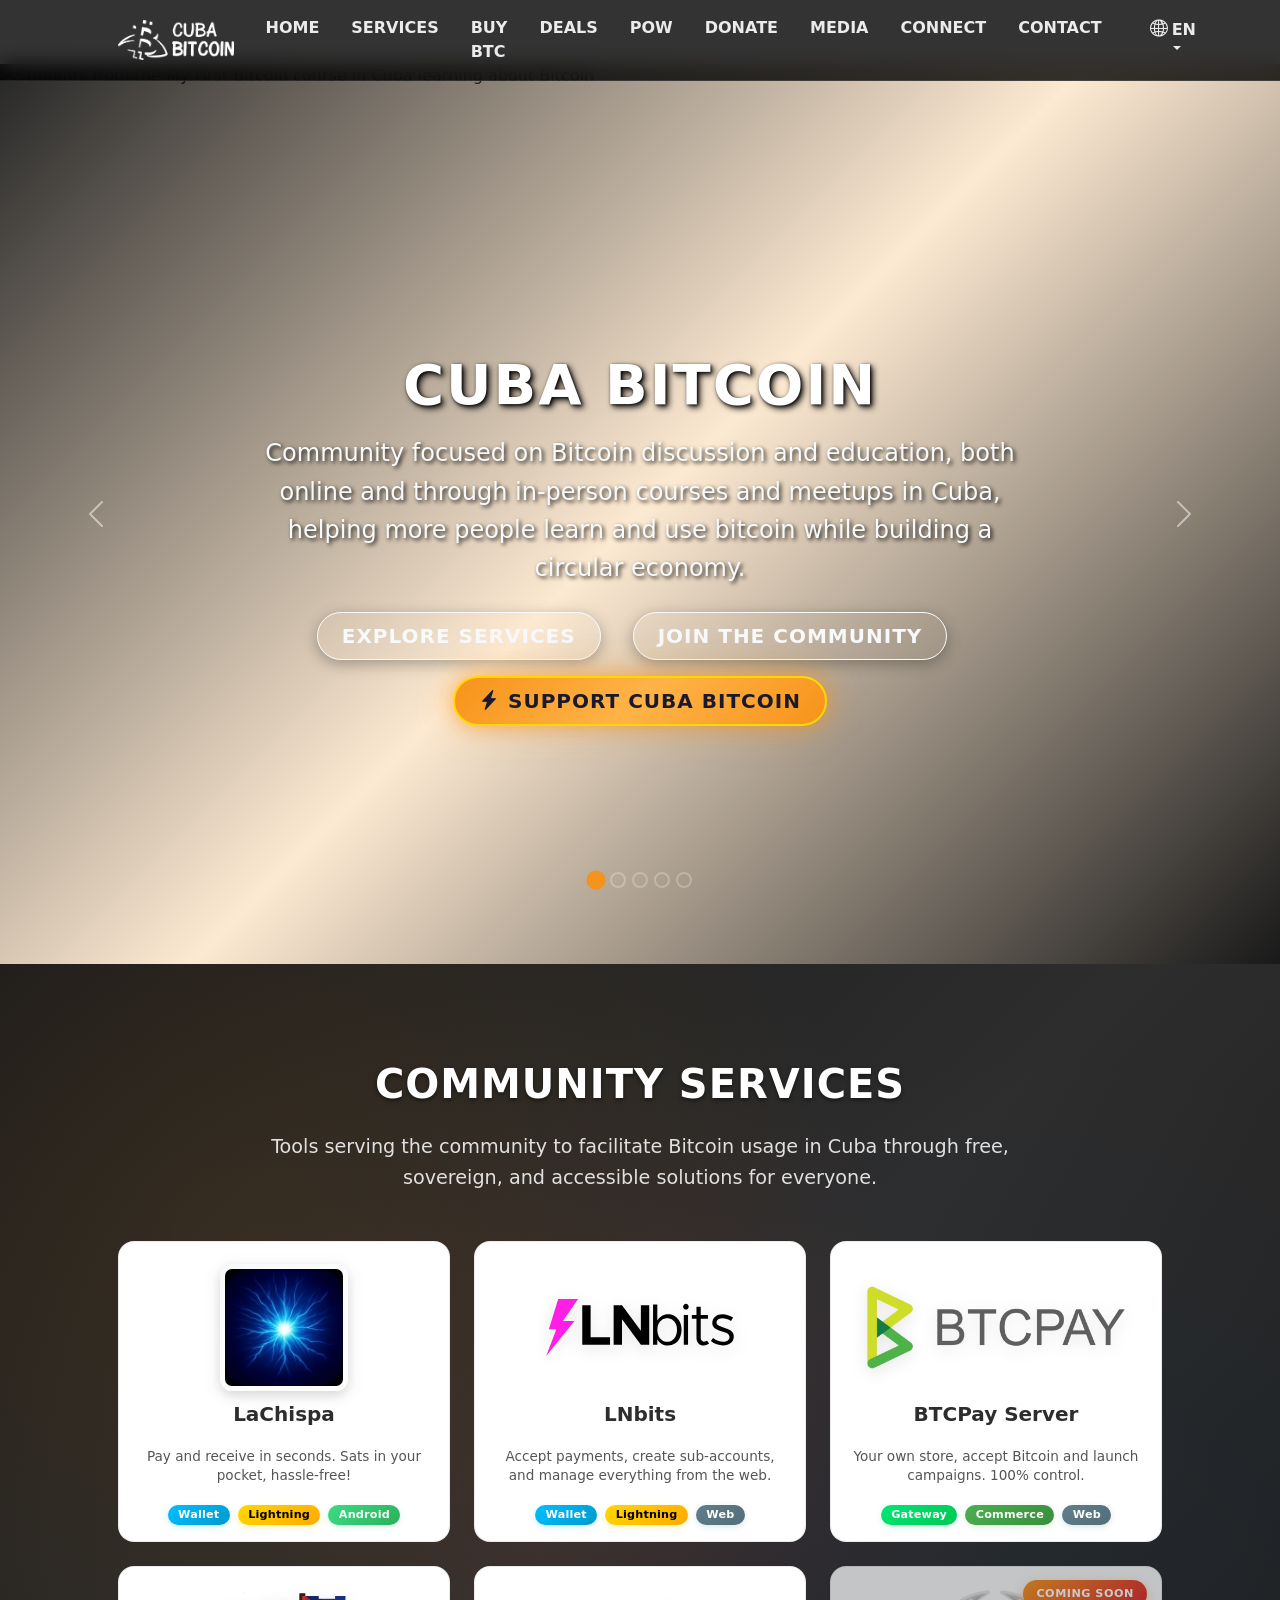
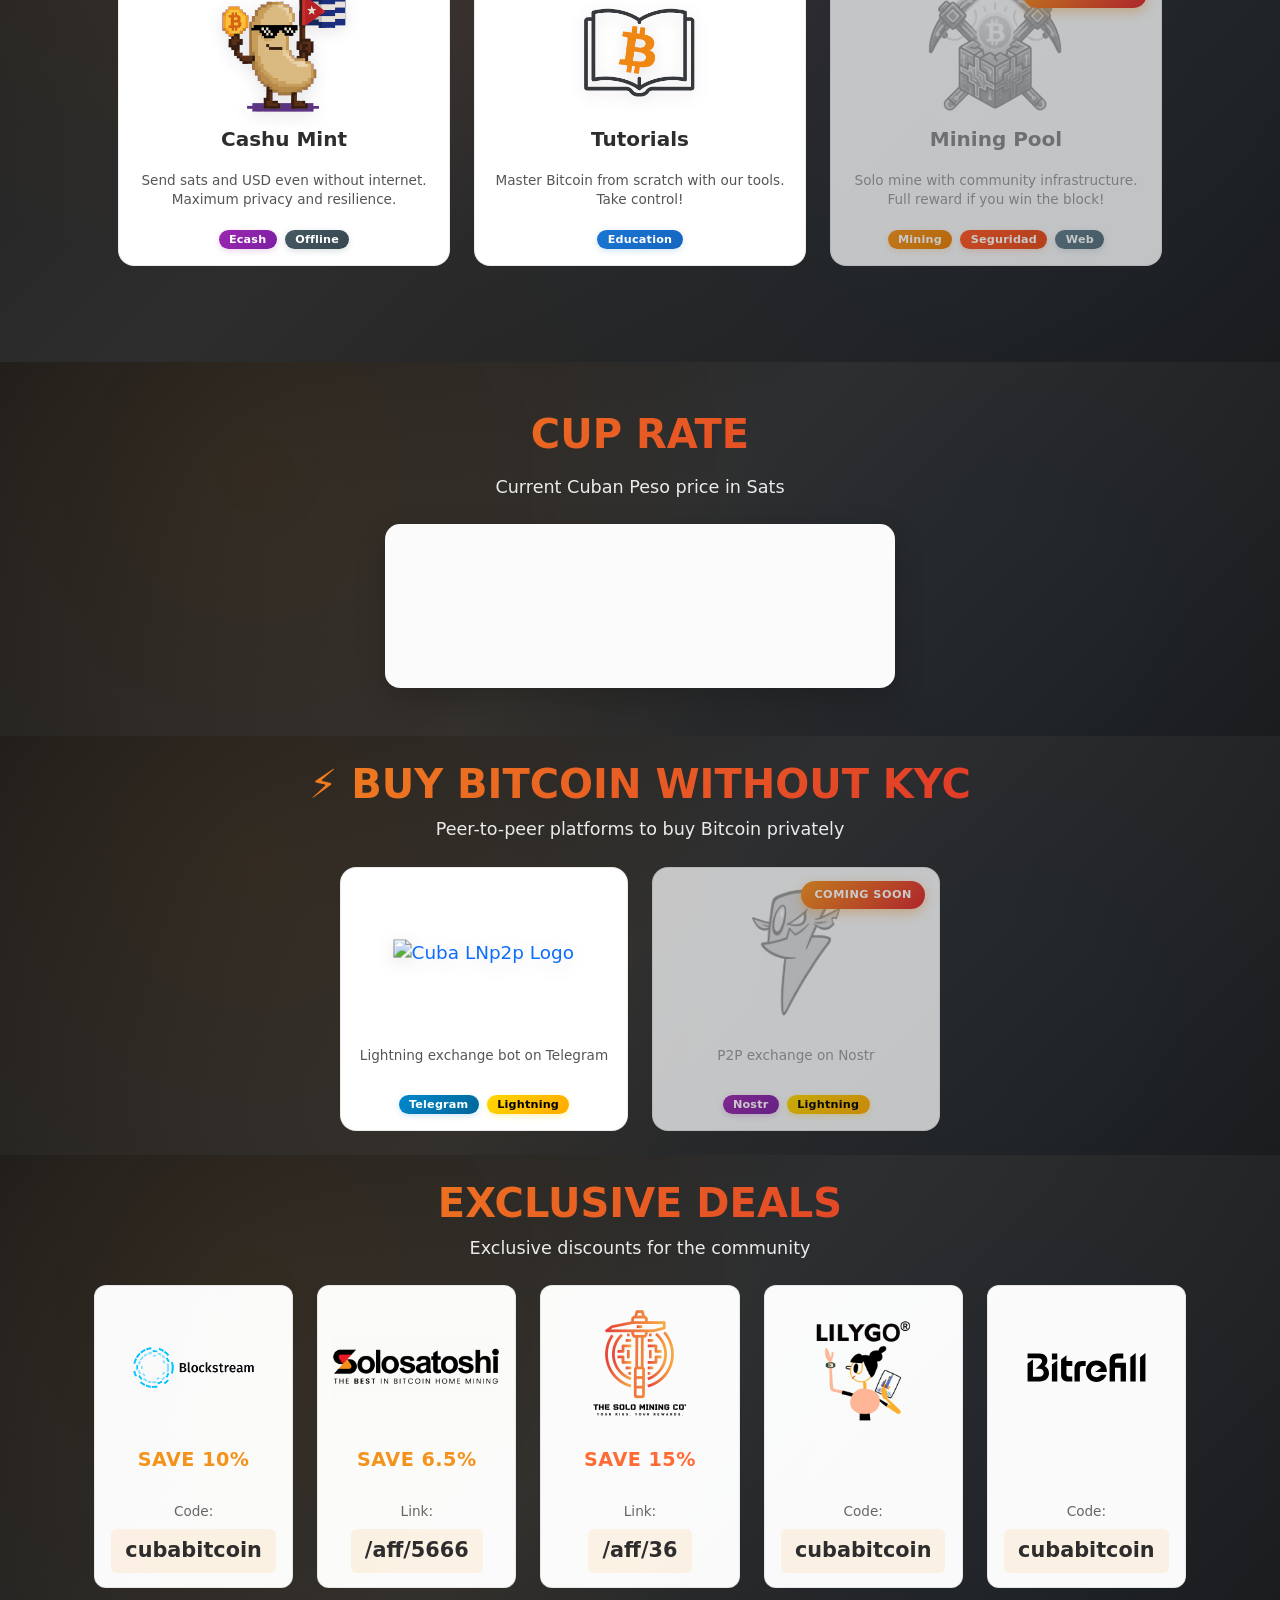
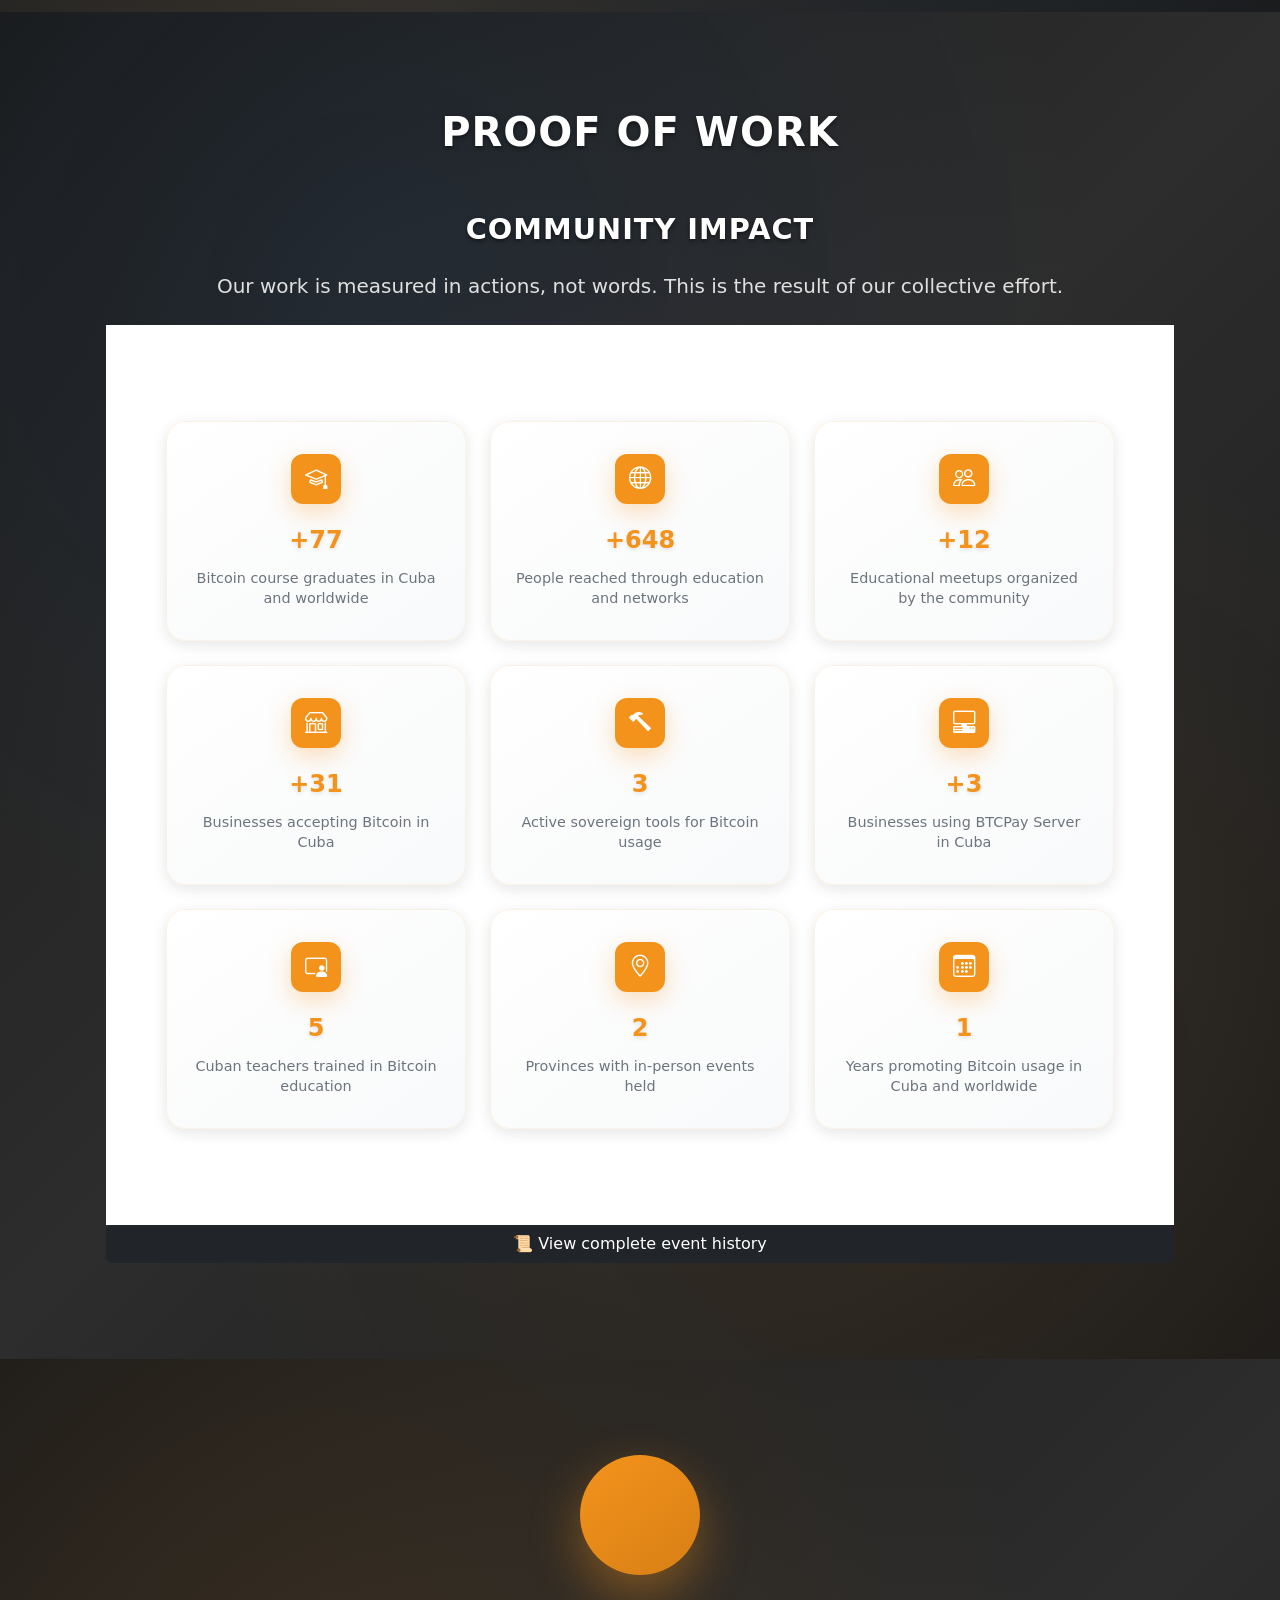
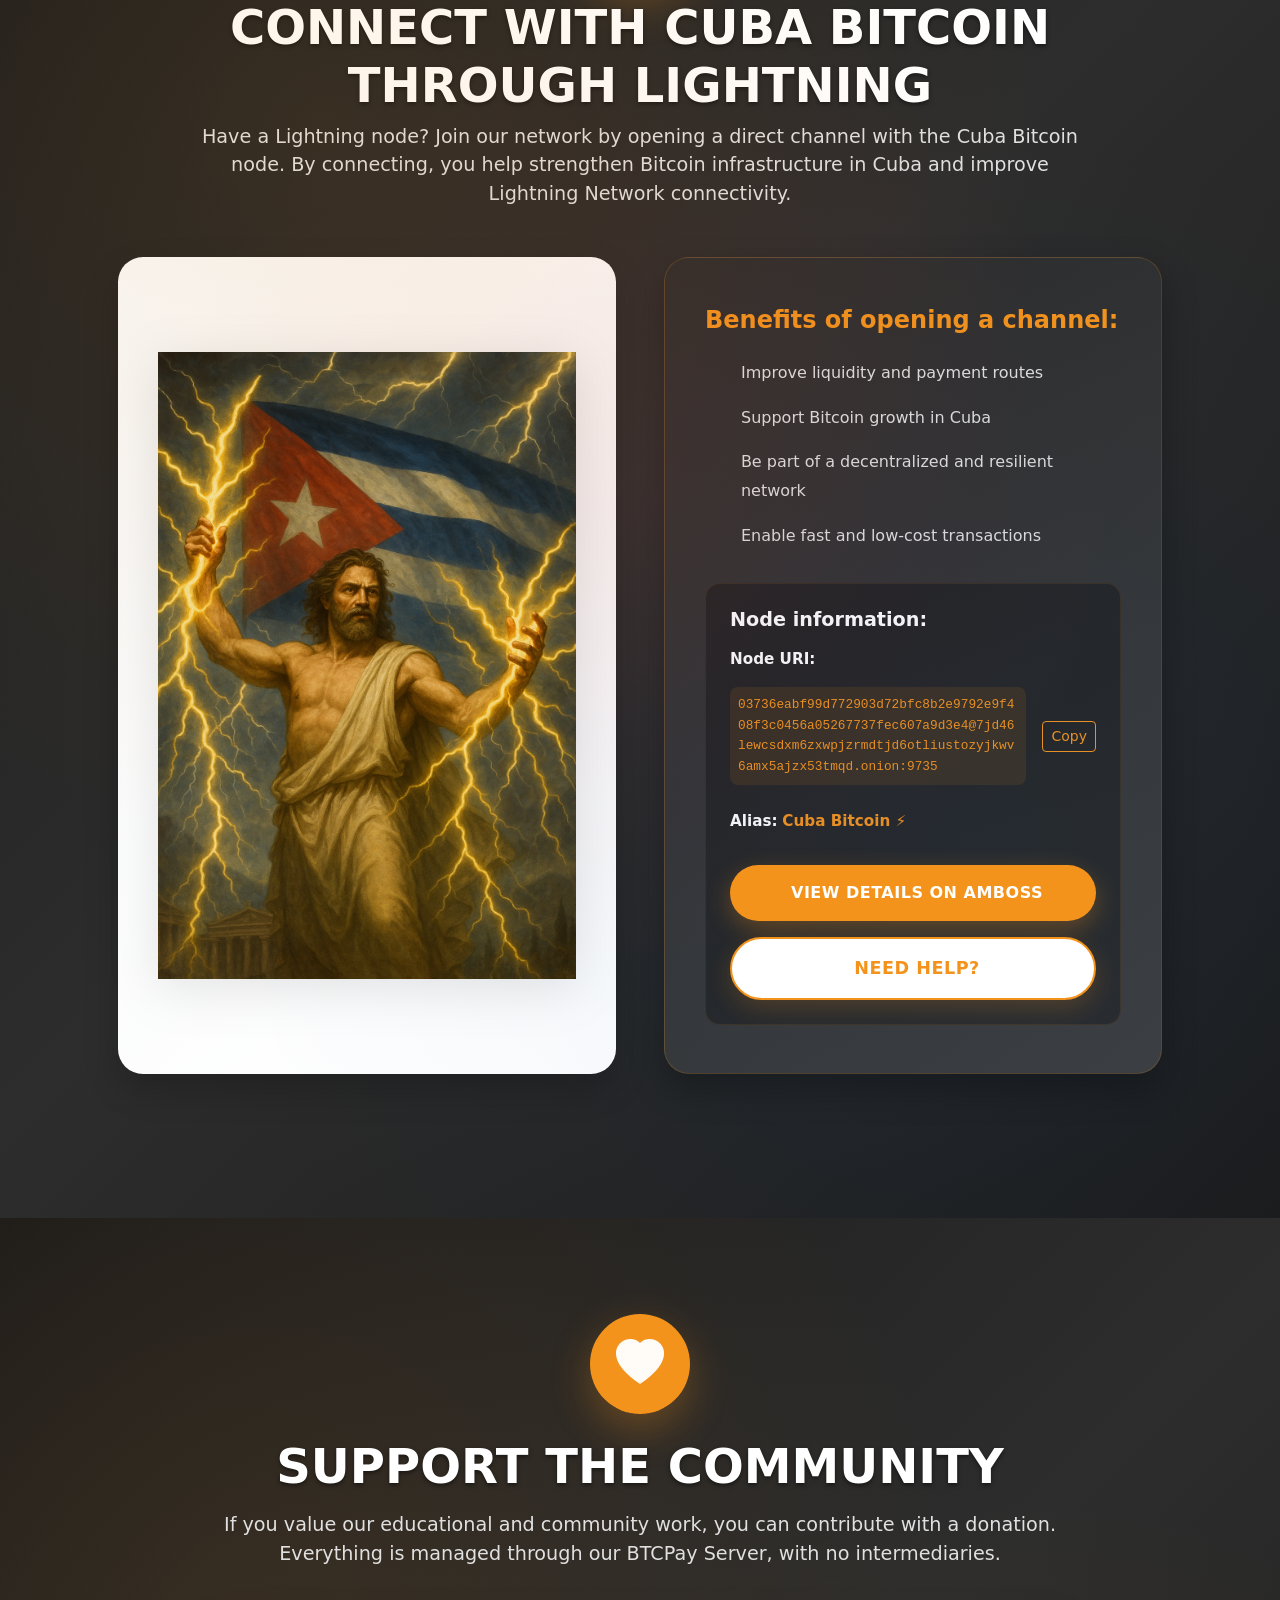
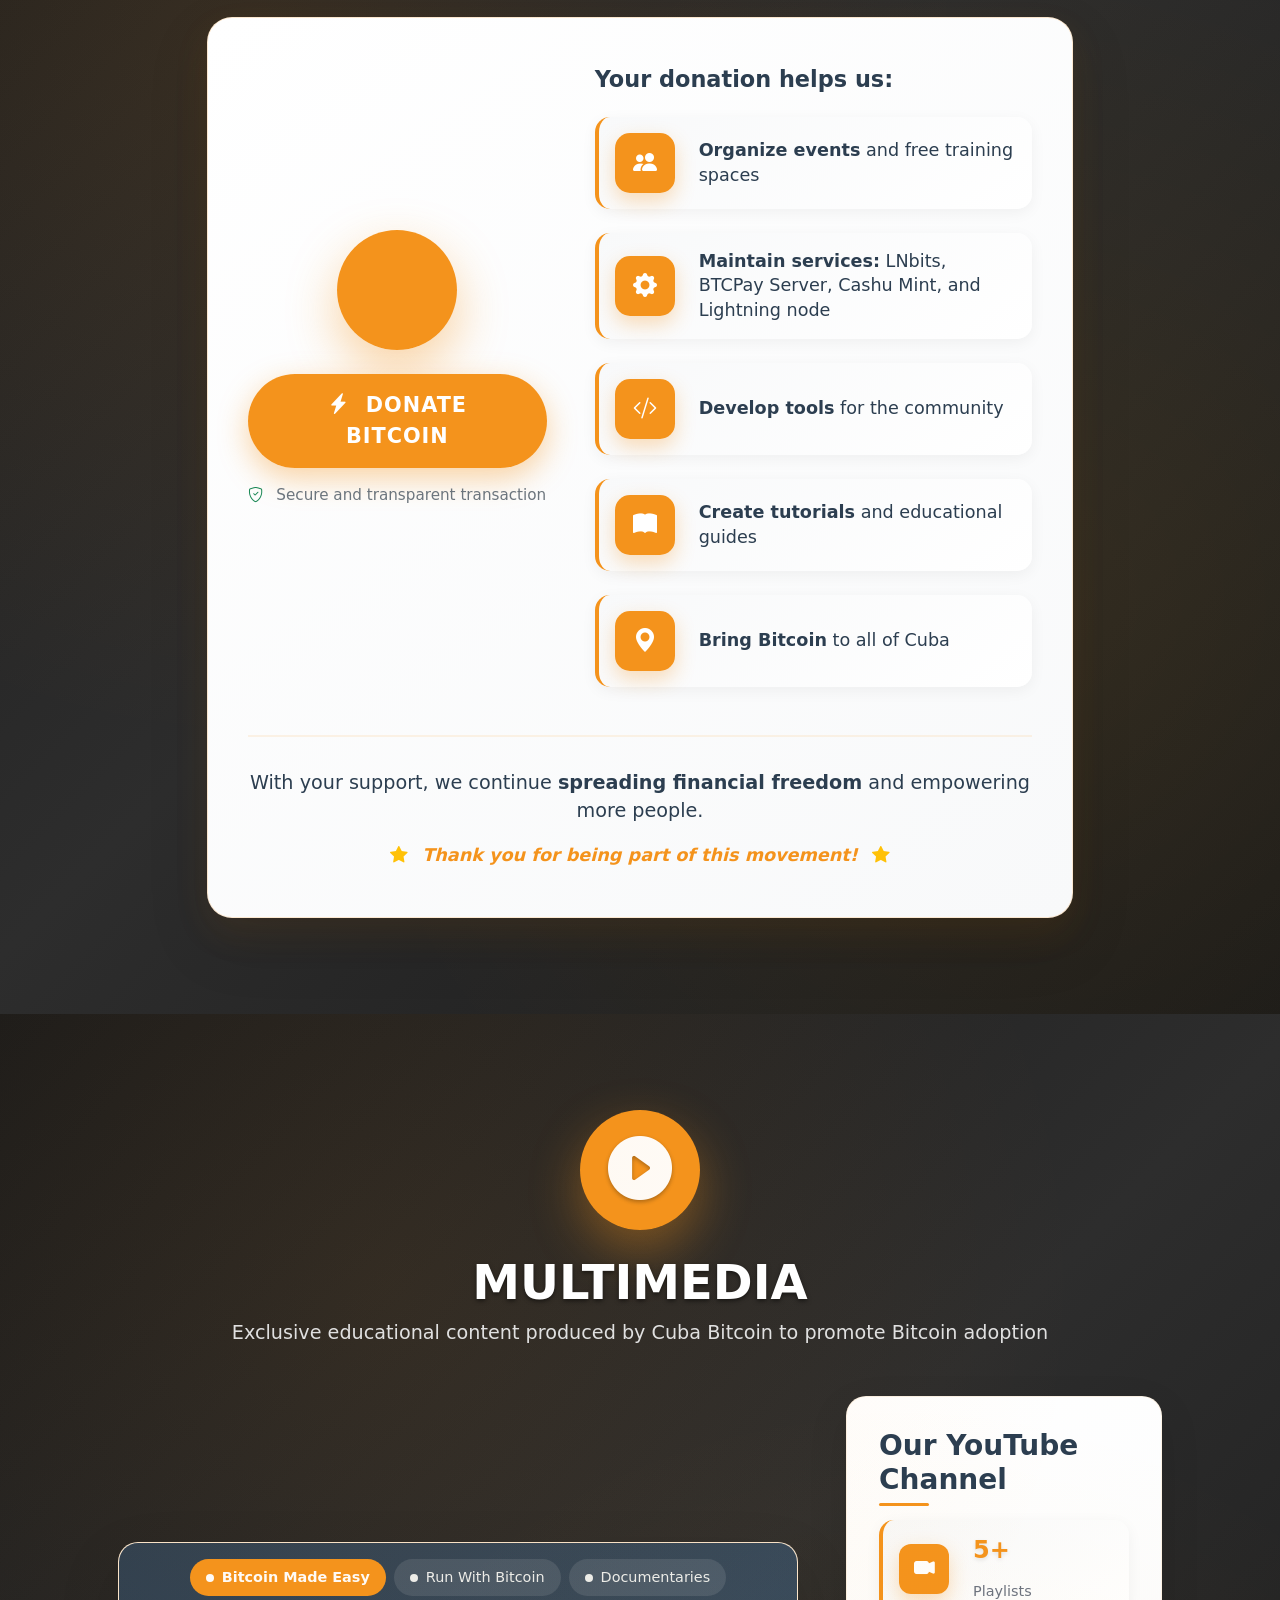
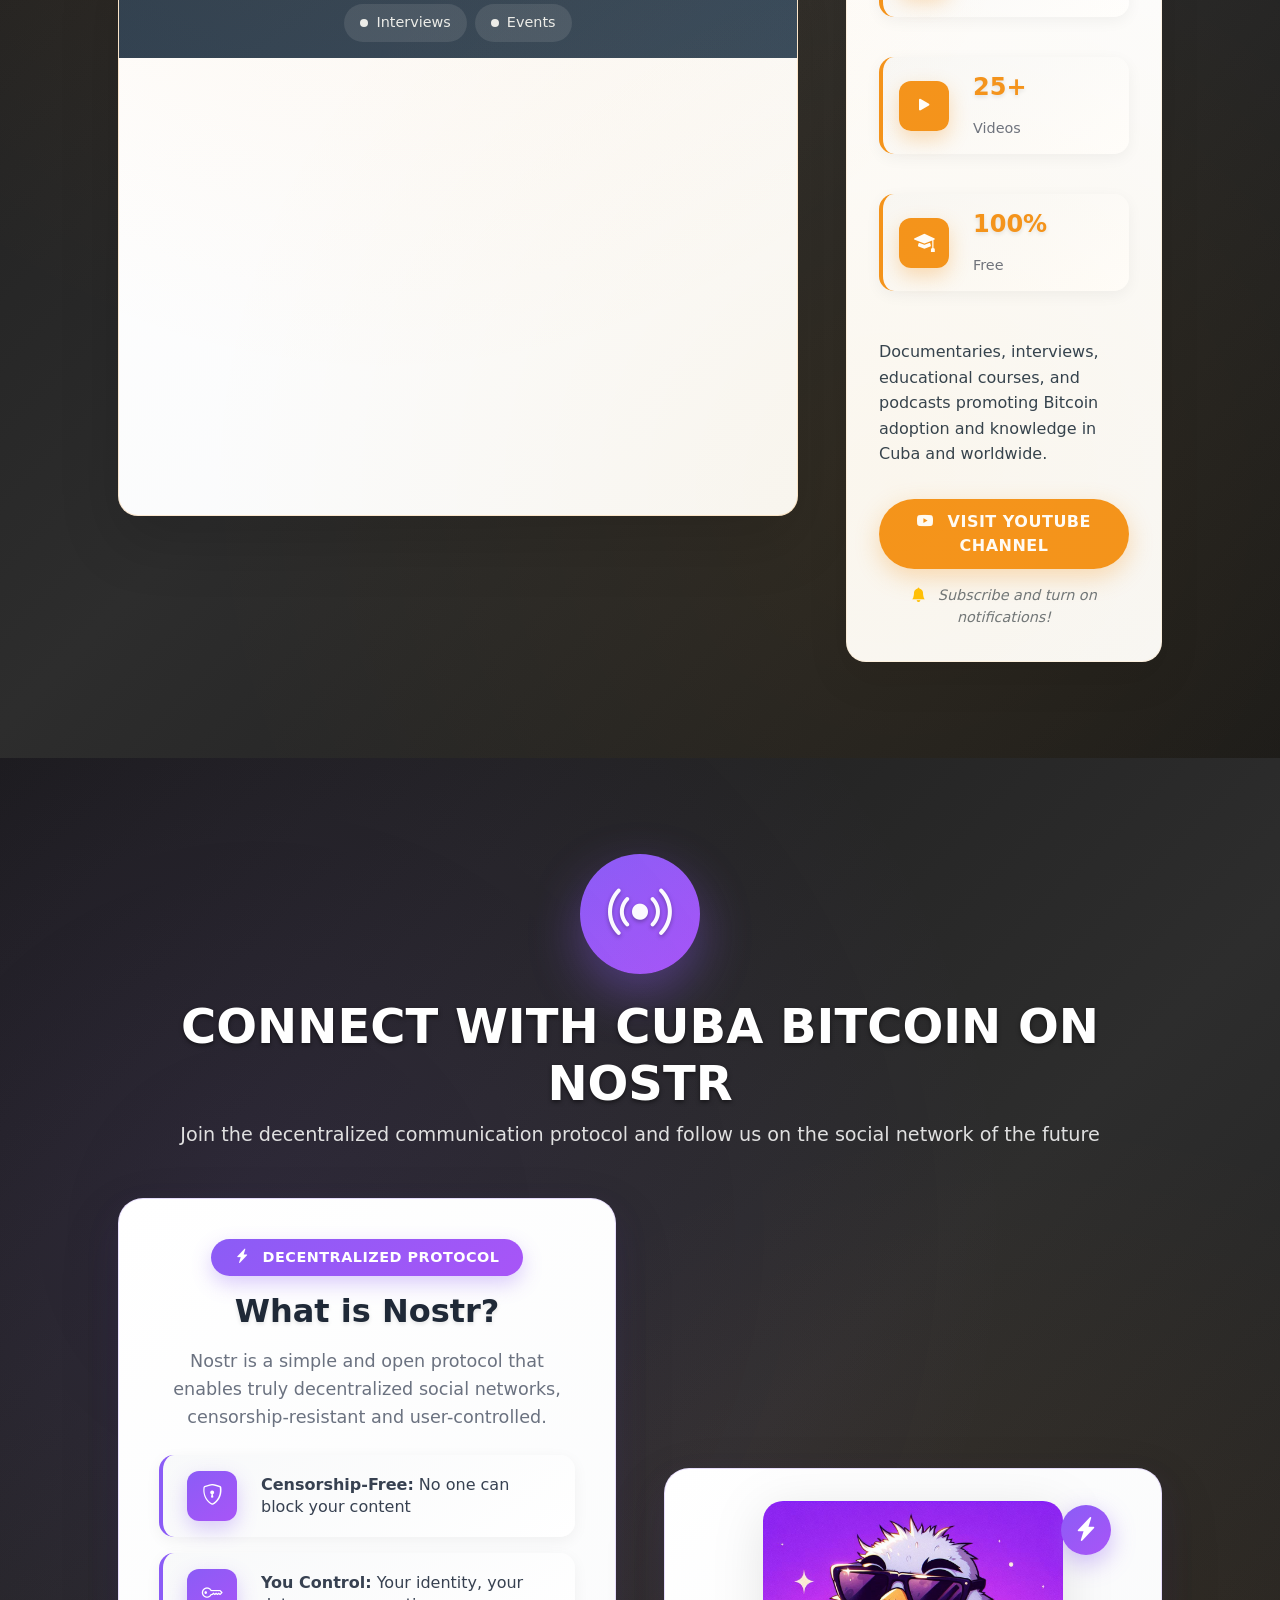
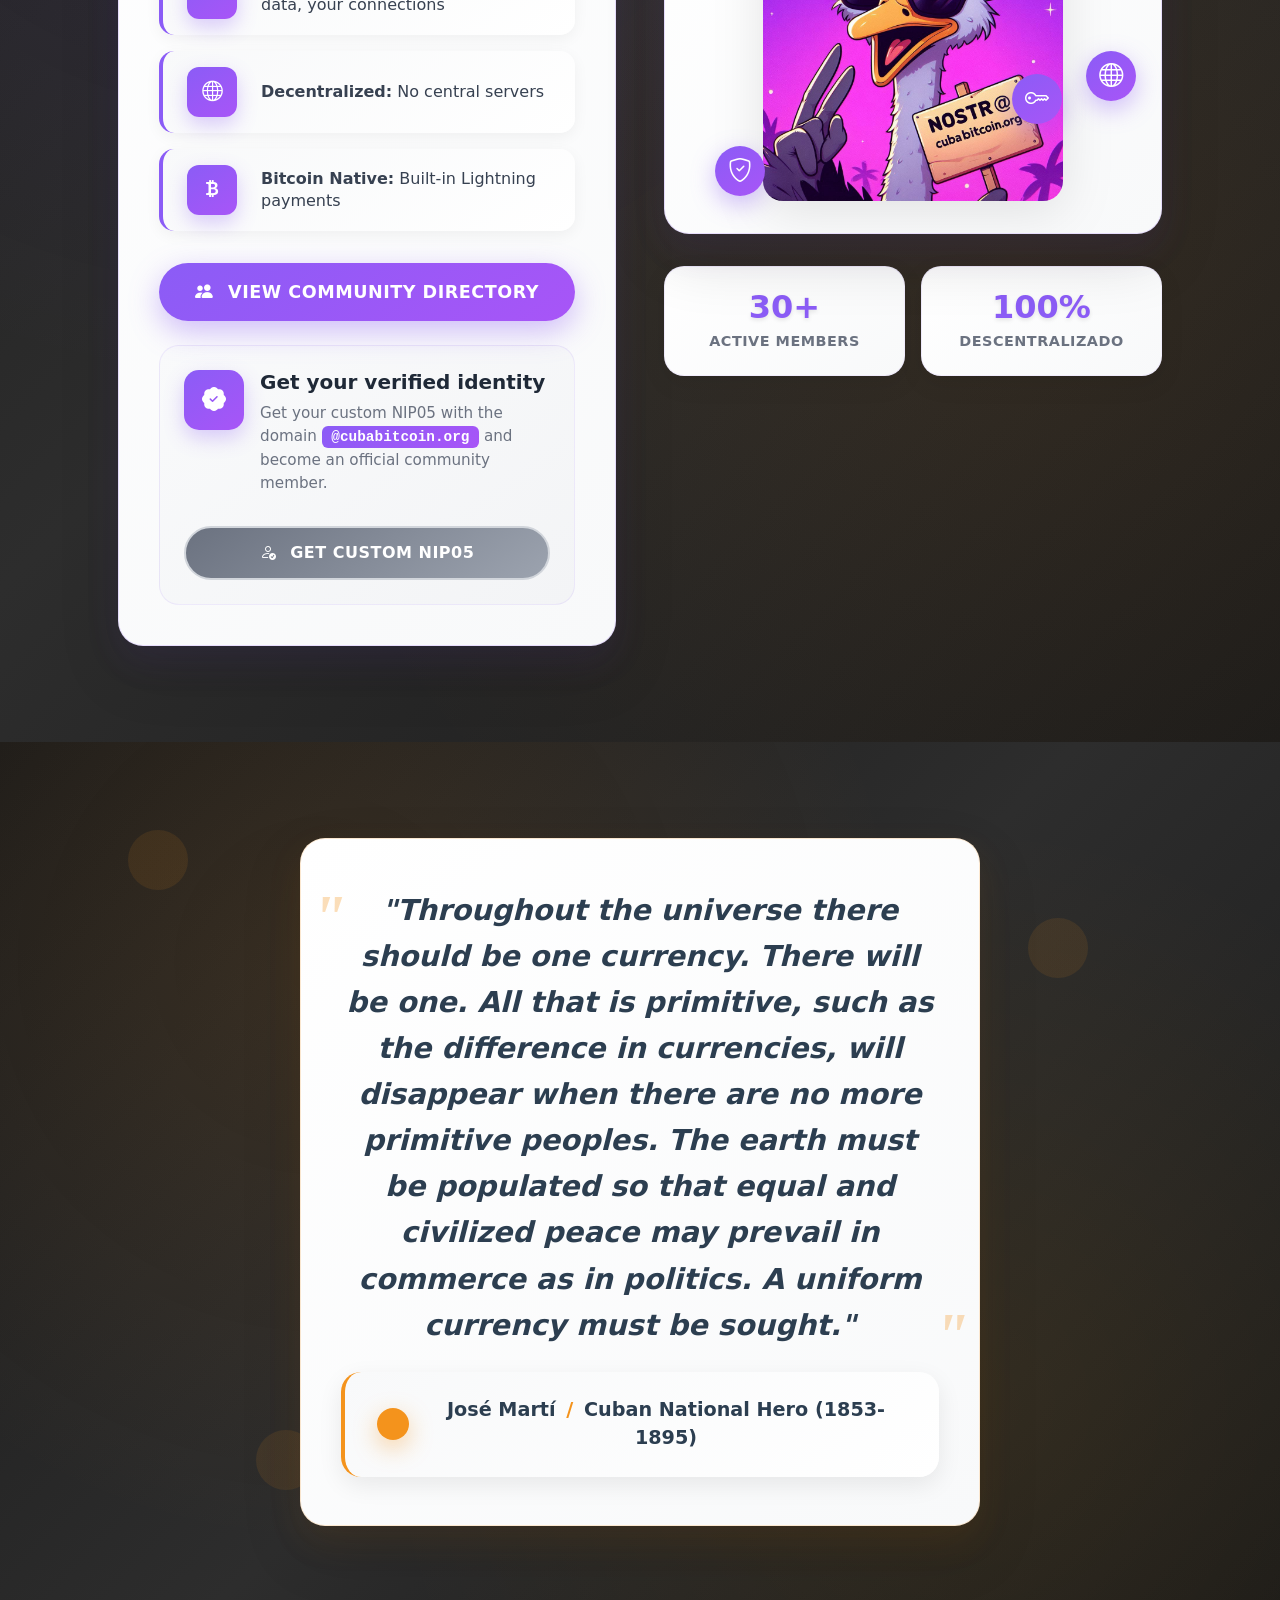
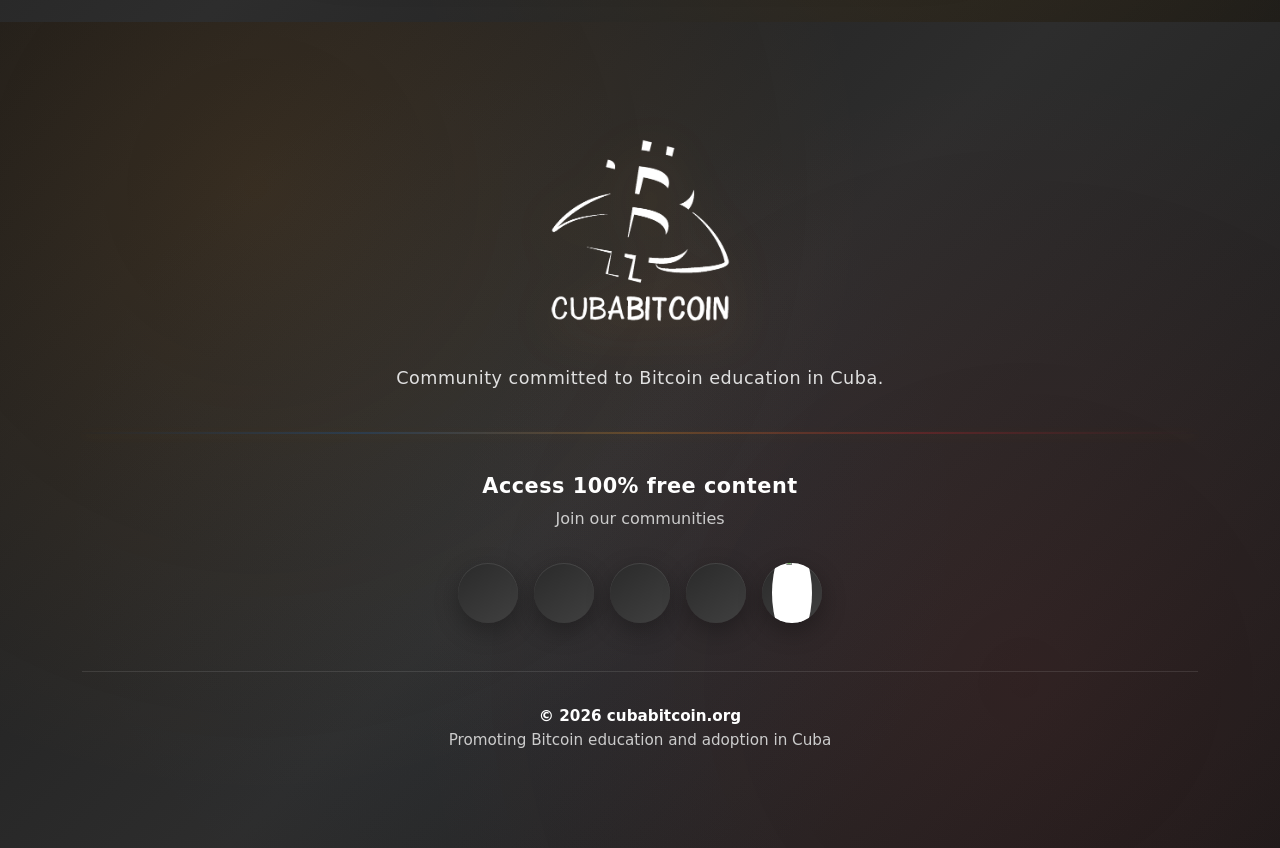
==== commit effa92f1: "Delete i18n" ====
--- a/en/index.html
+++ b/en/index.html
@@ -2190,7 +2190,5 @@
         
         </script>
 
-        <!-- Internationalization -->
-        <script src="../js/i18n.js"></script>
   </body>
 </html>
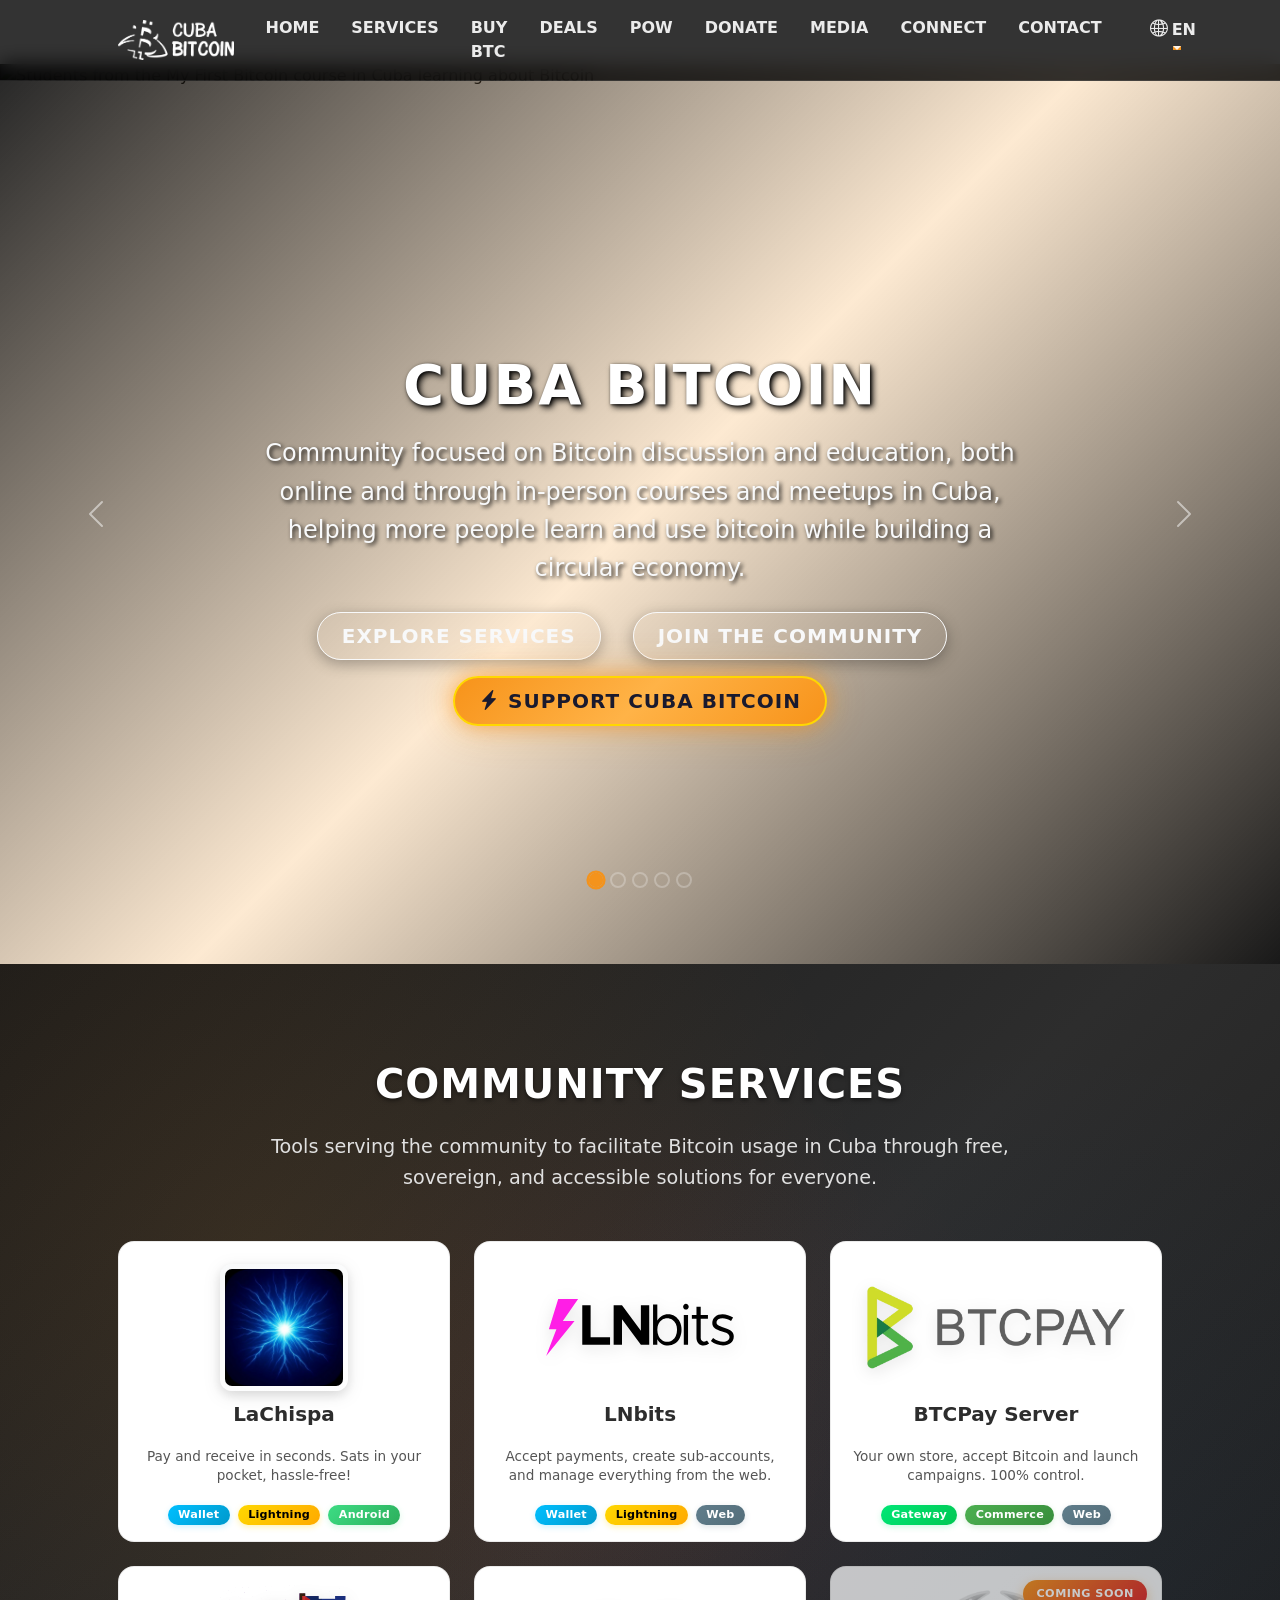
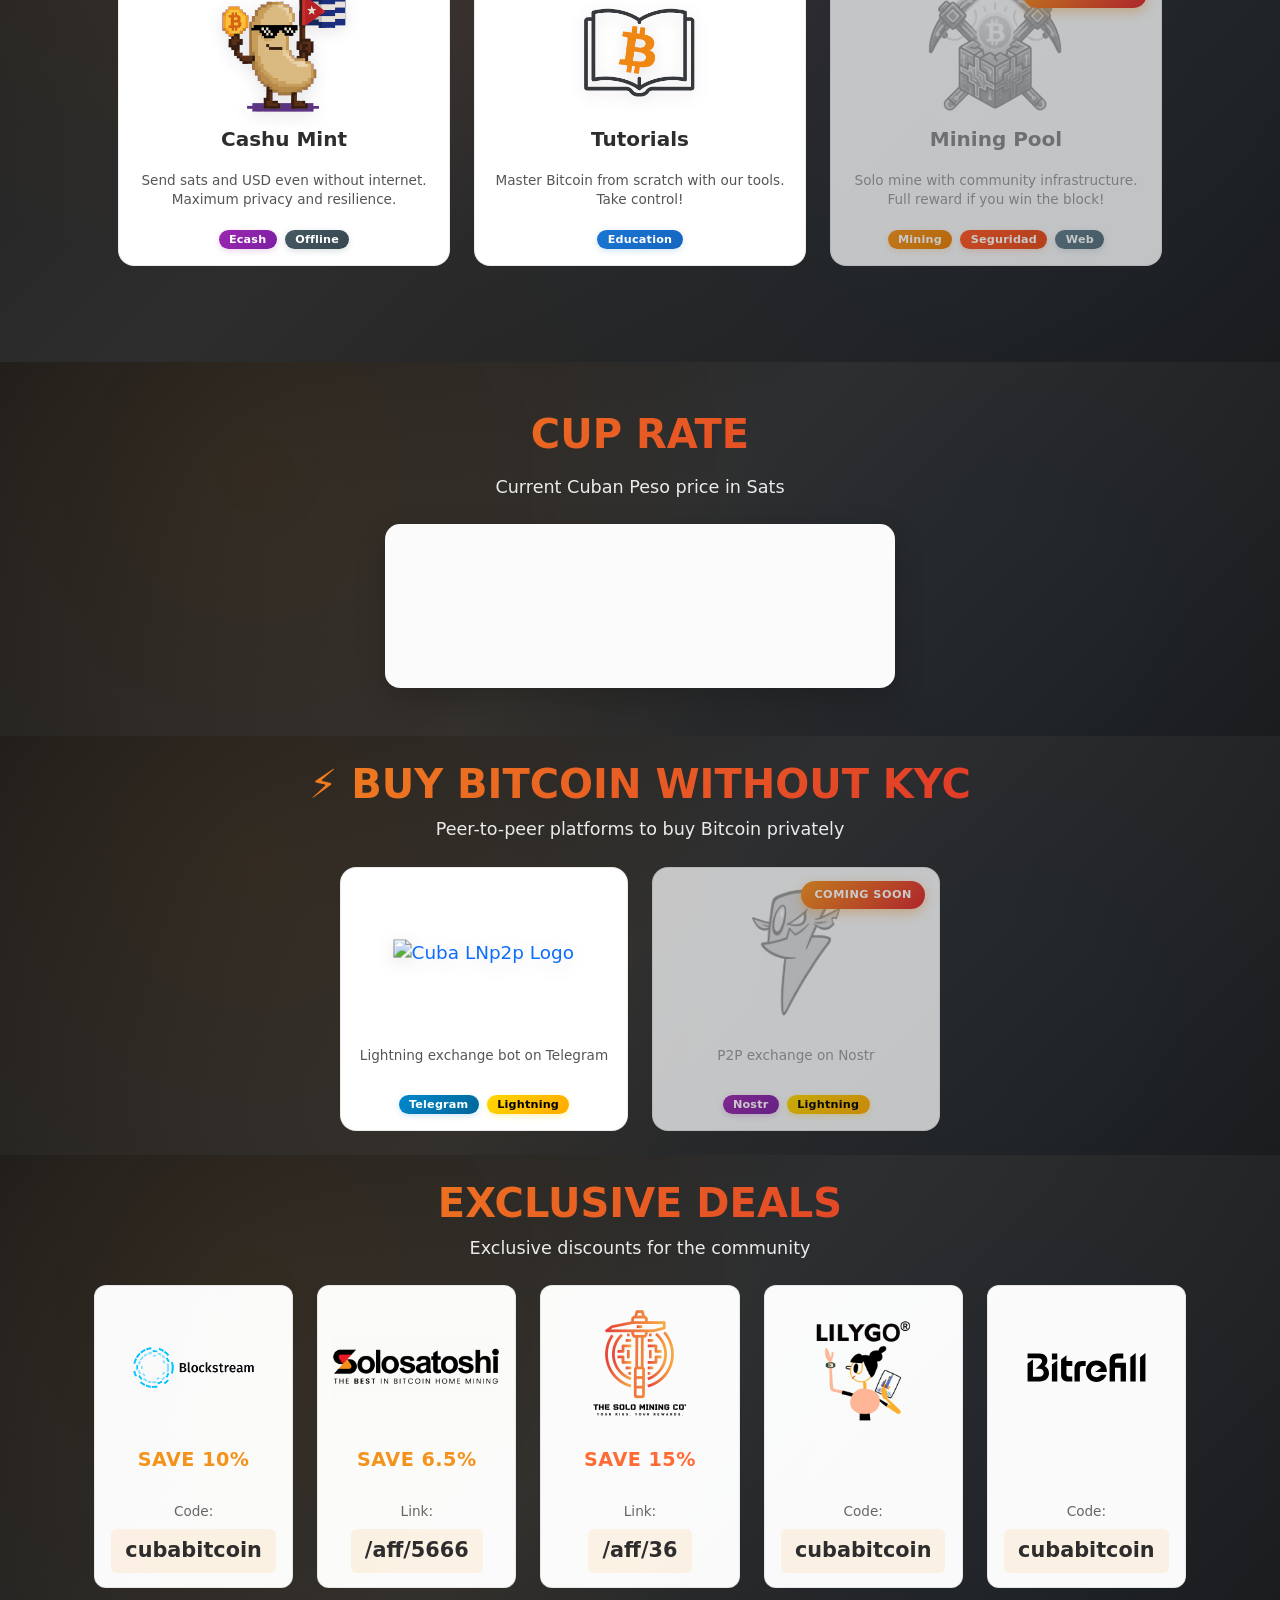
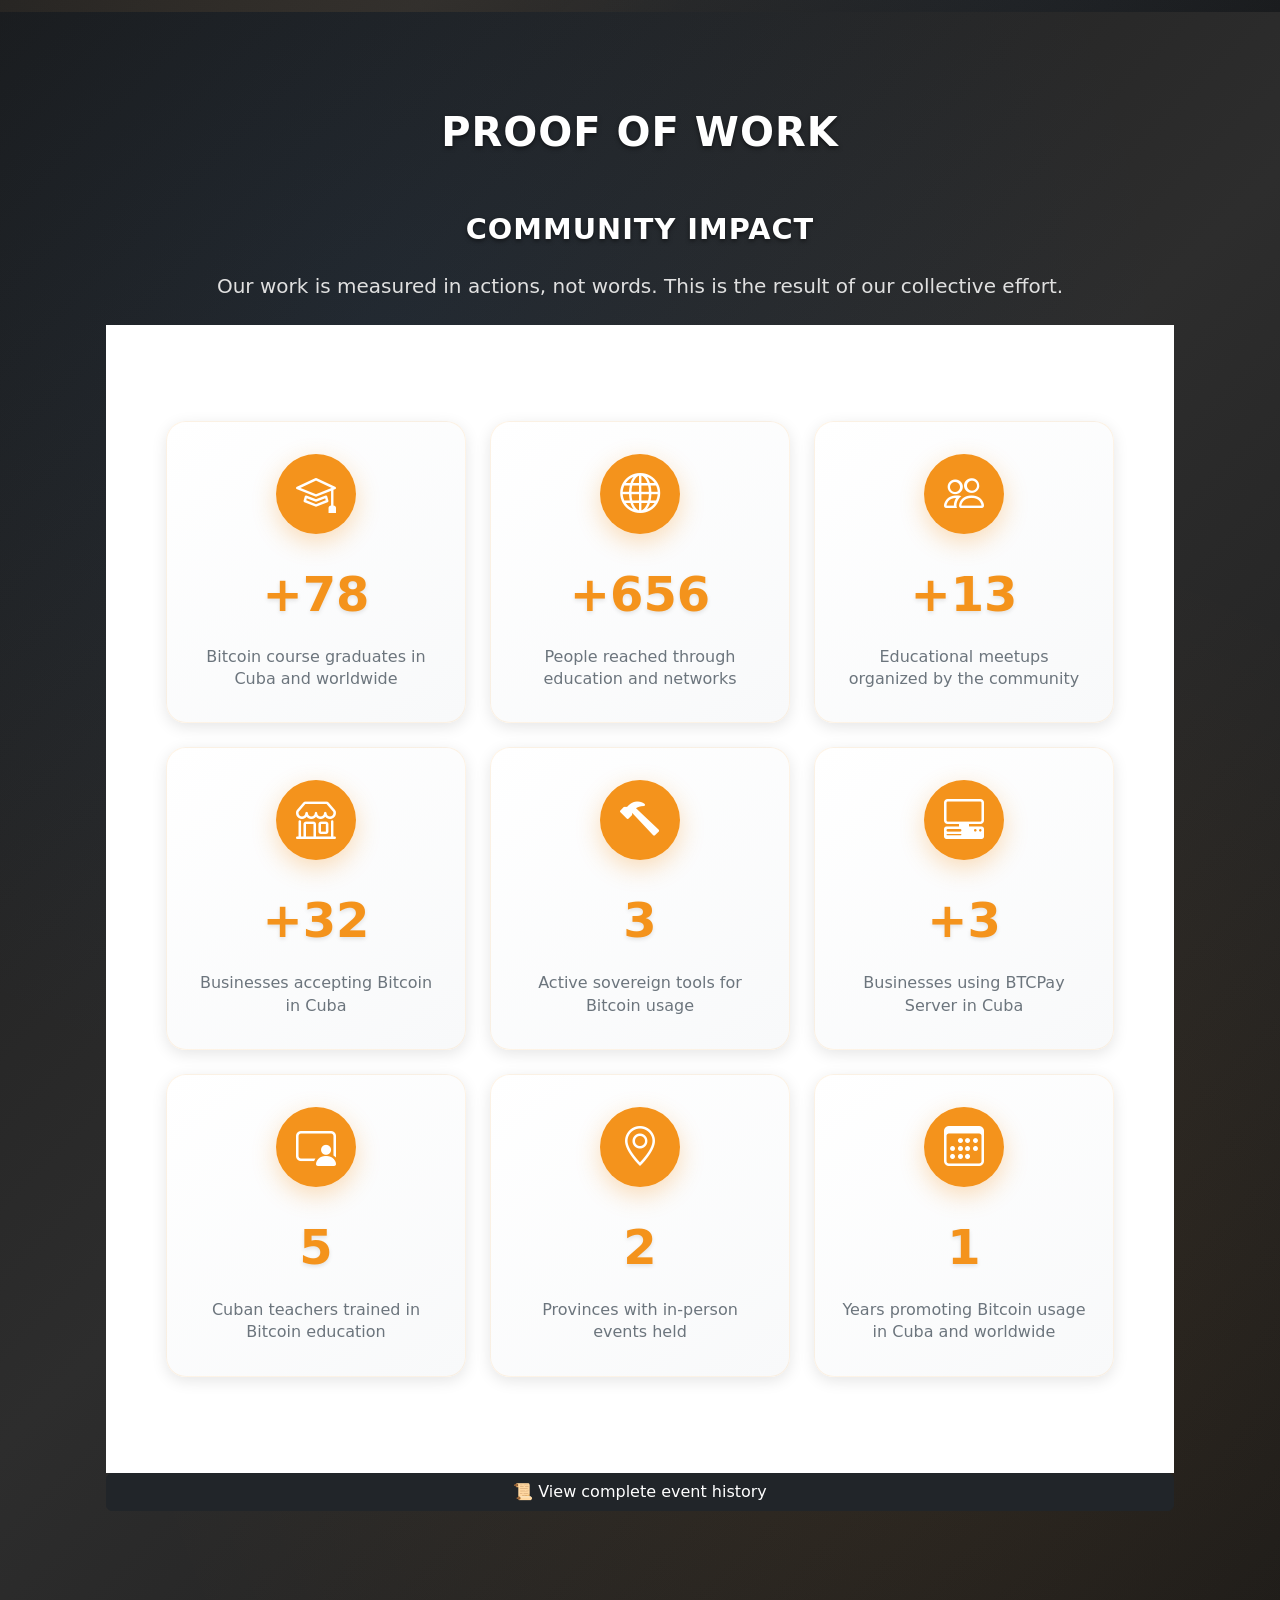
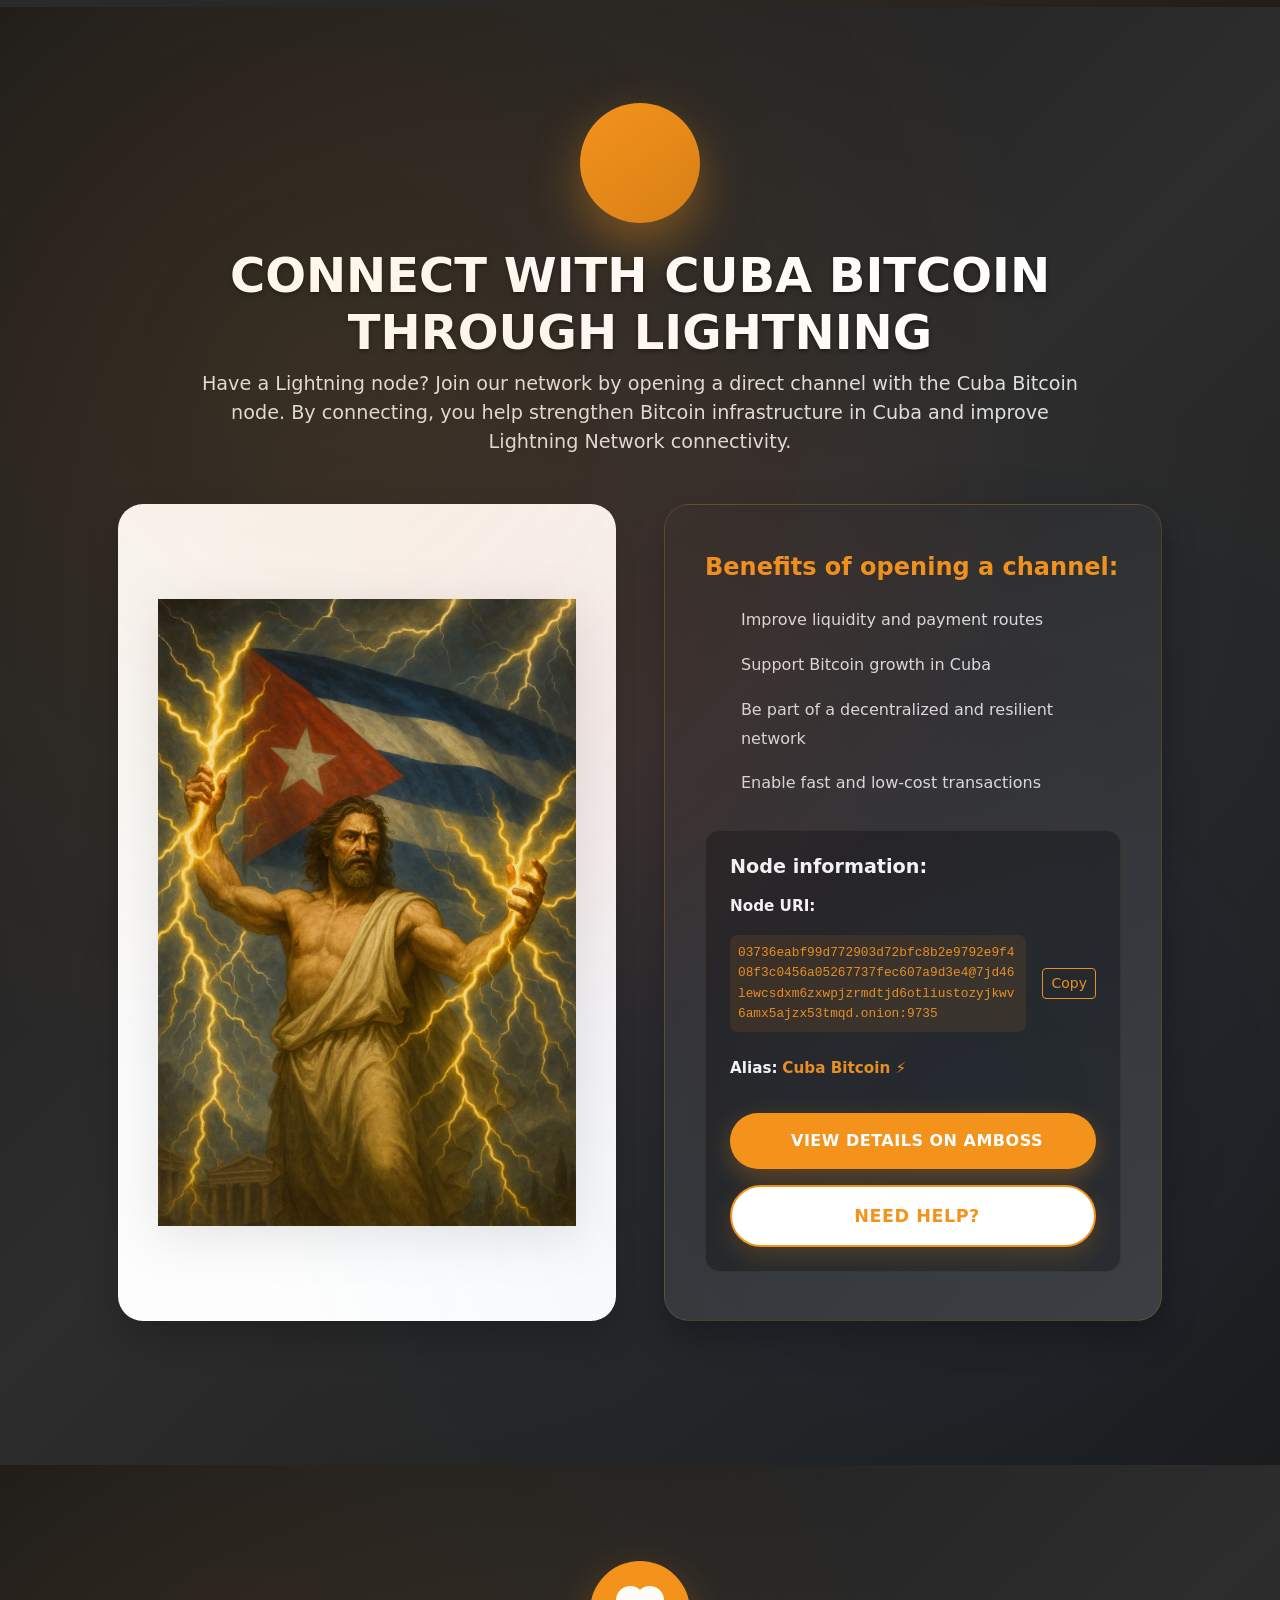
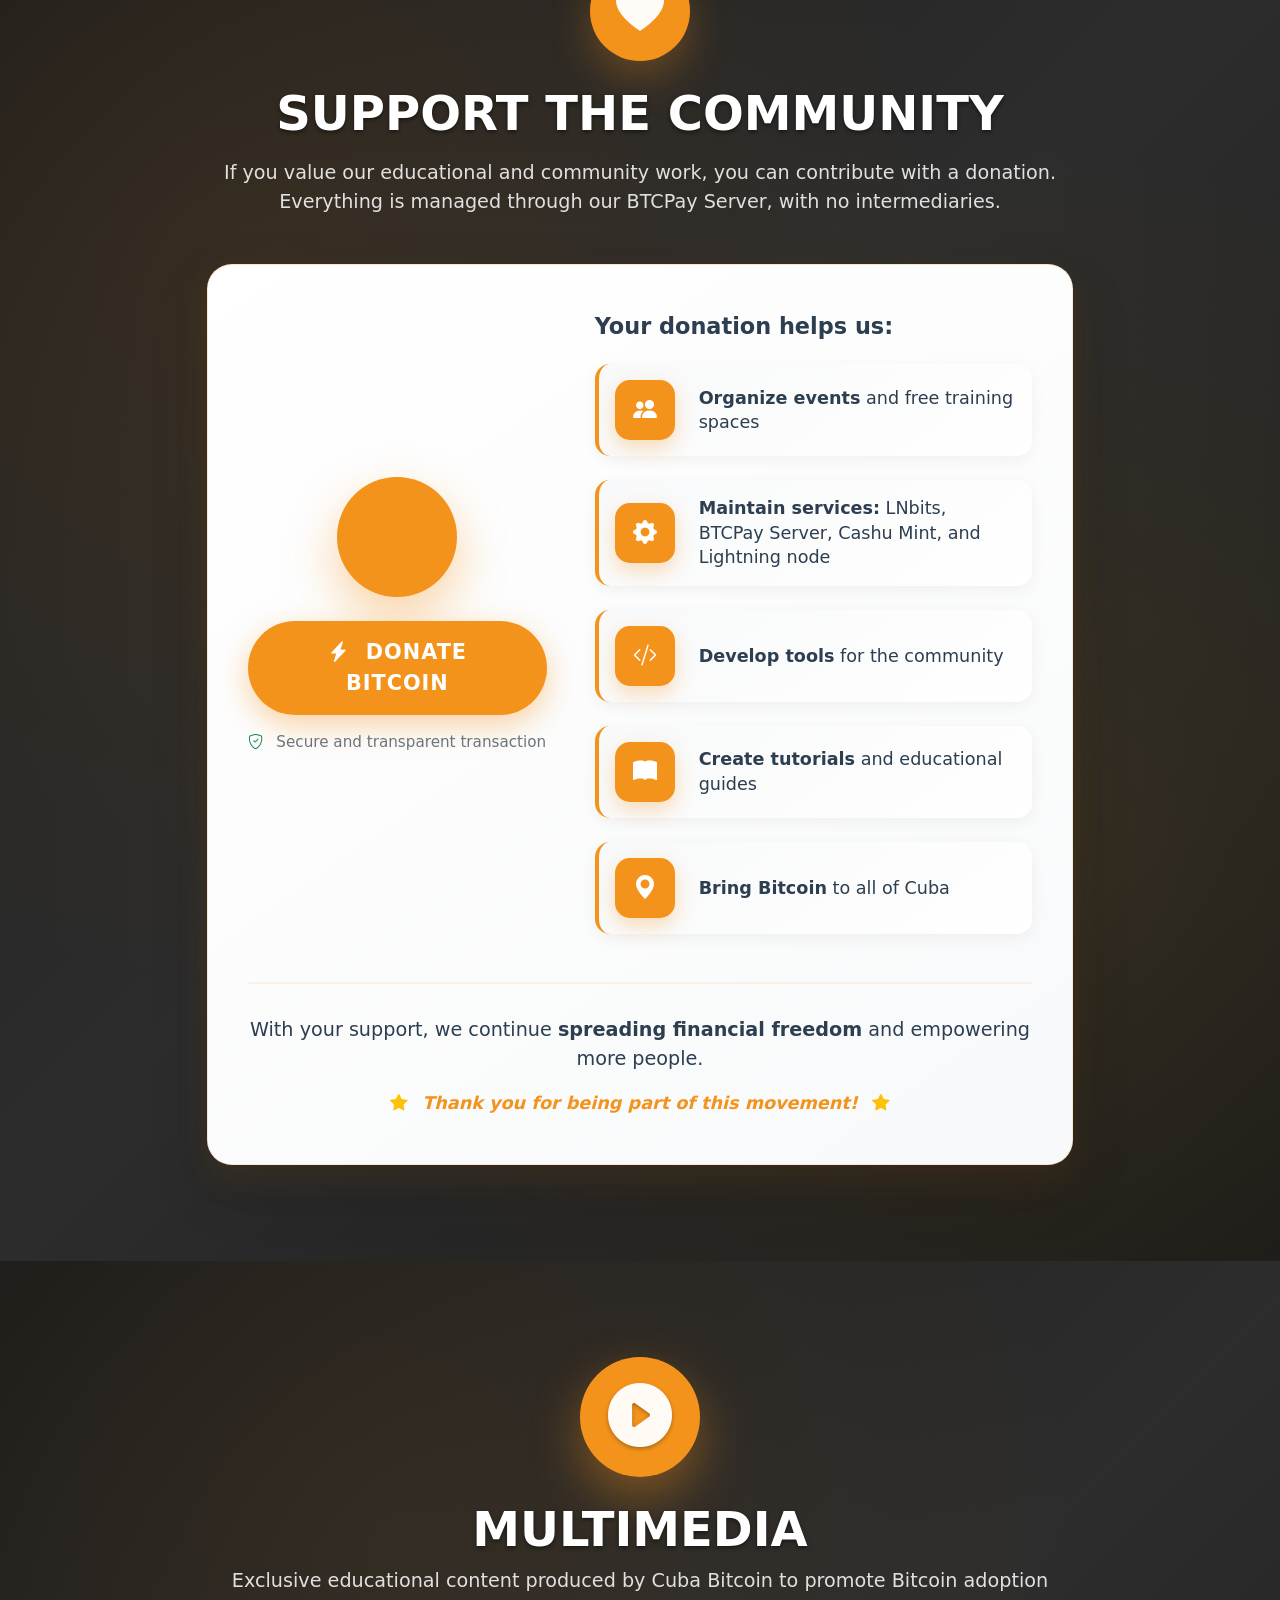
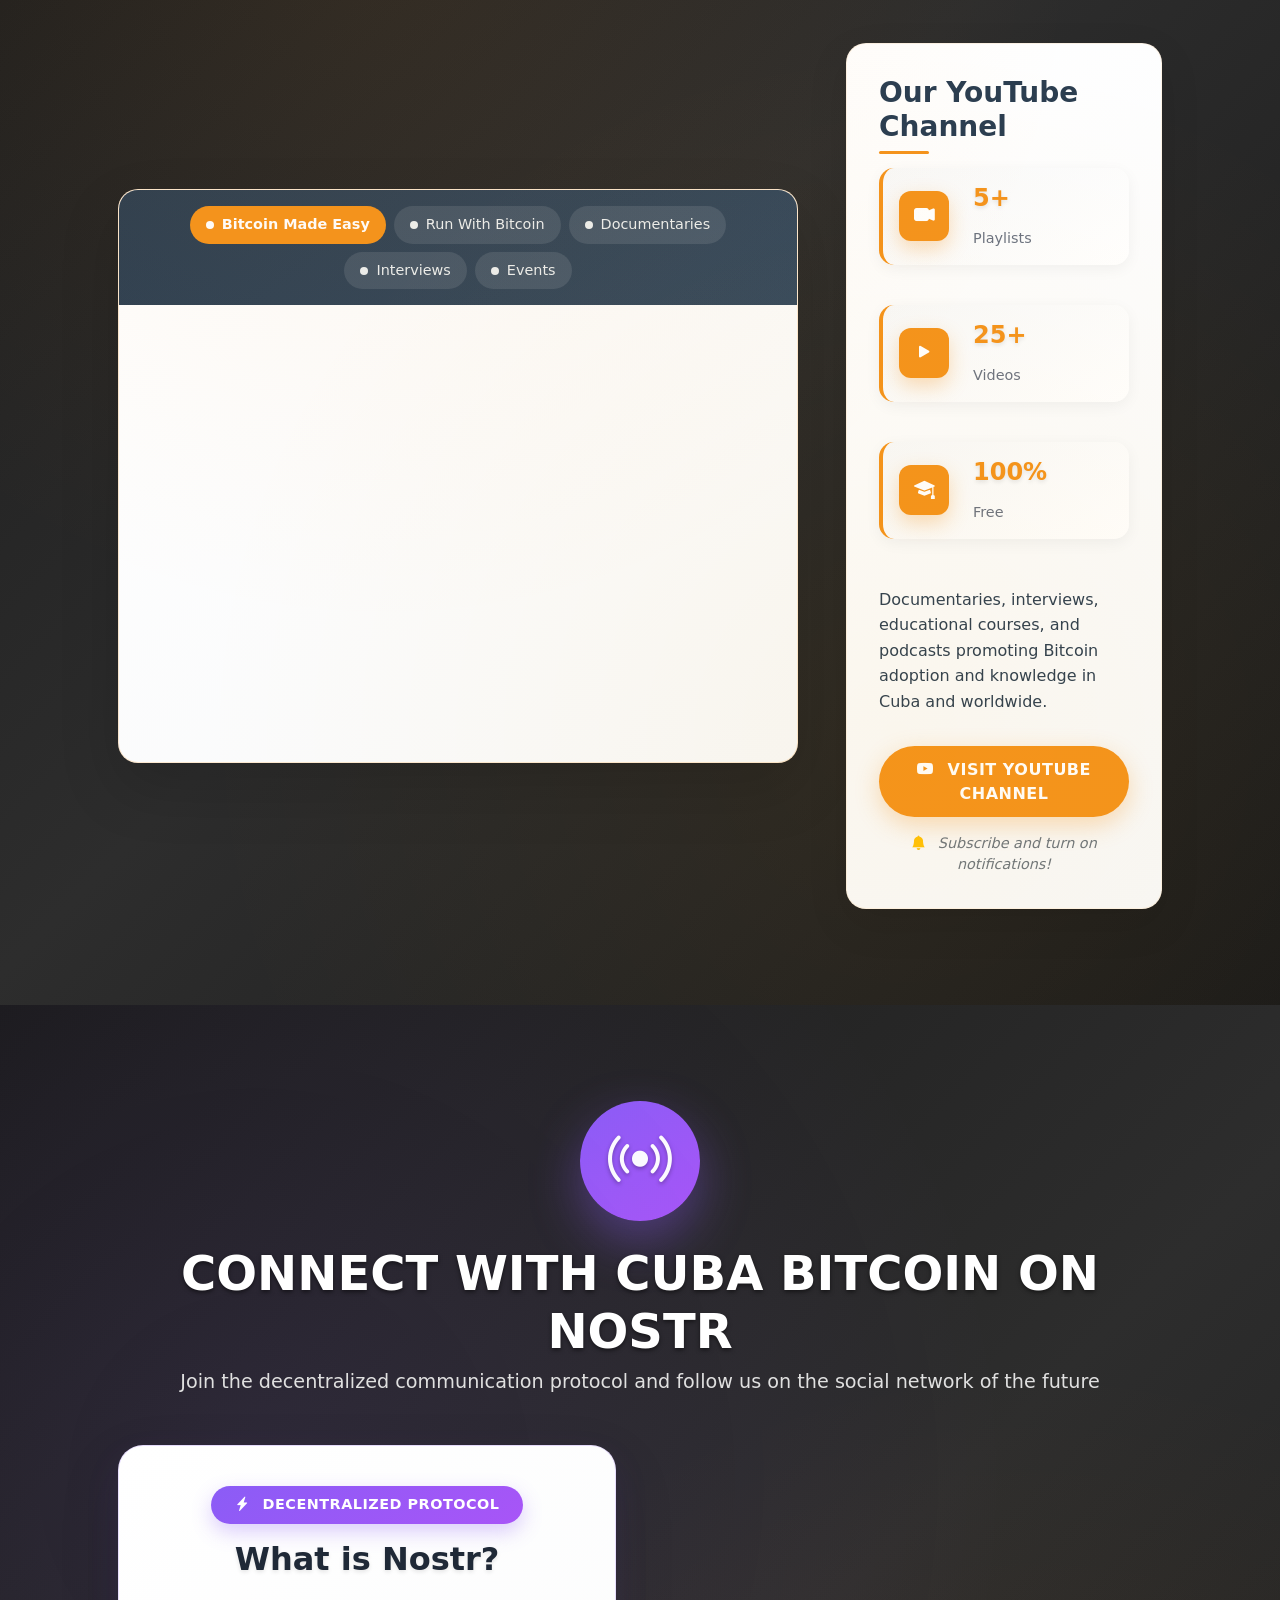
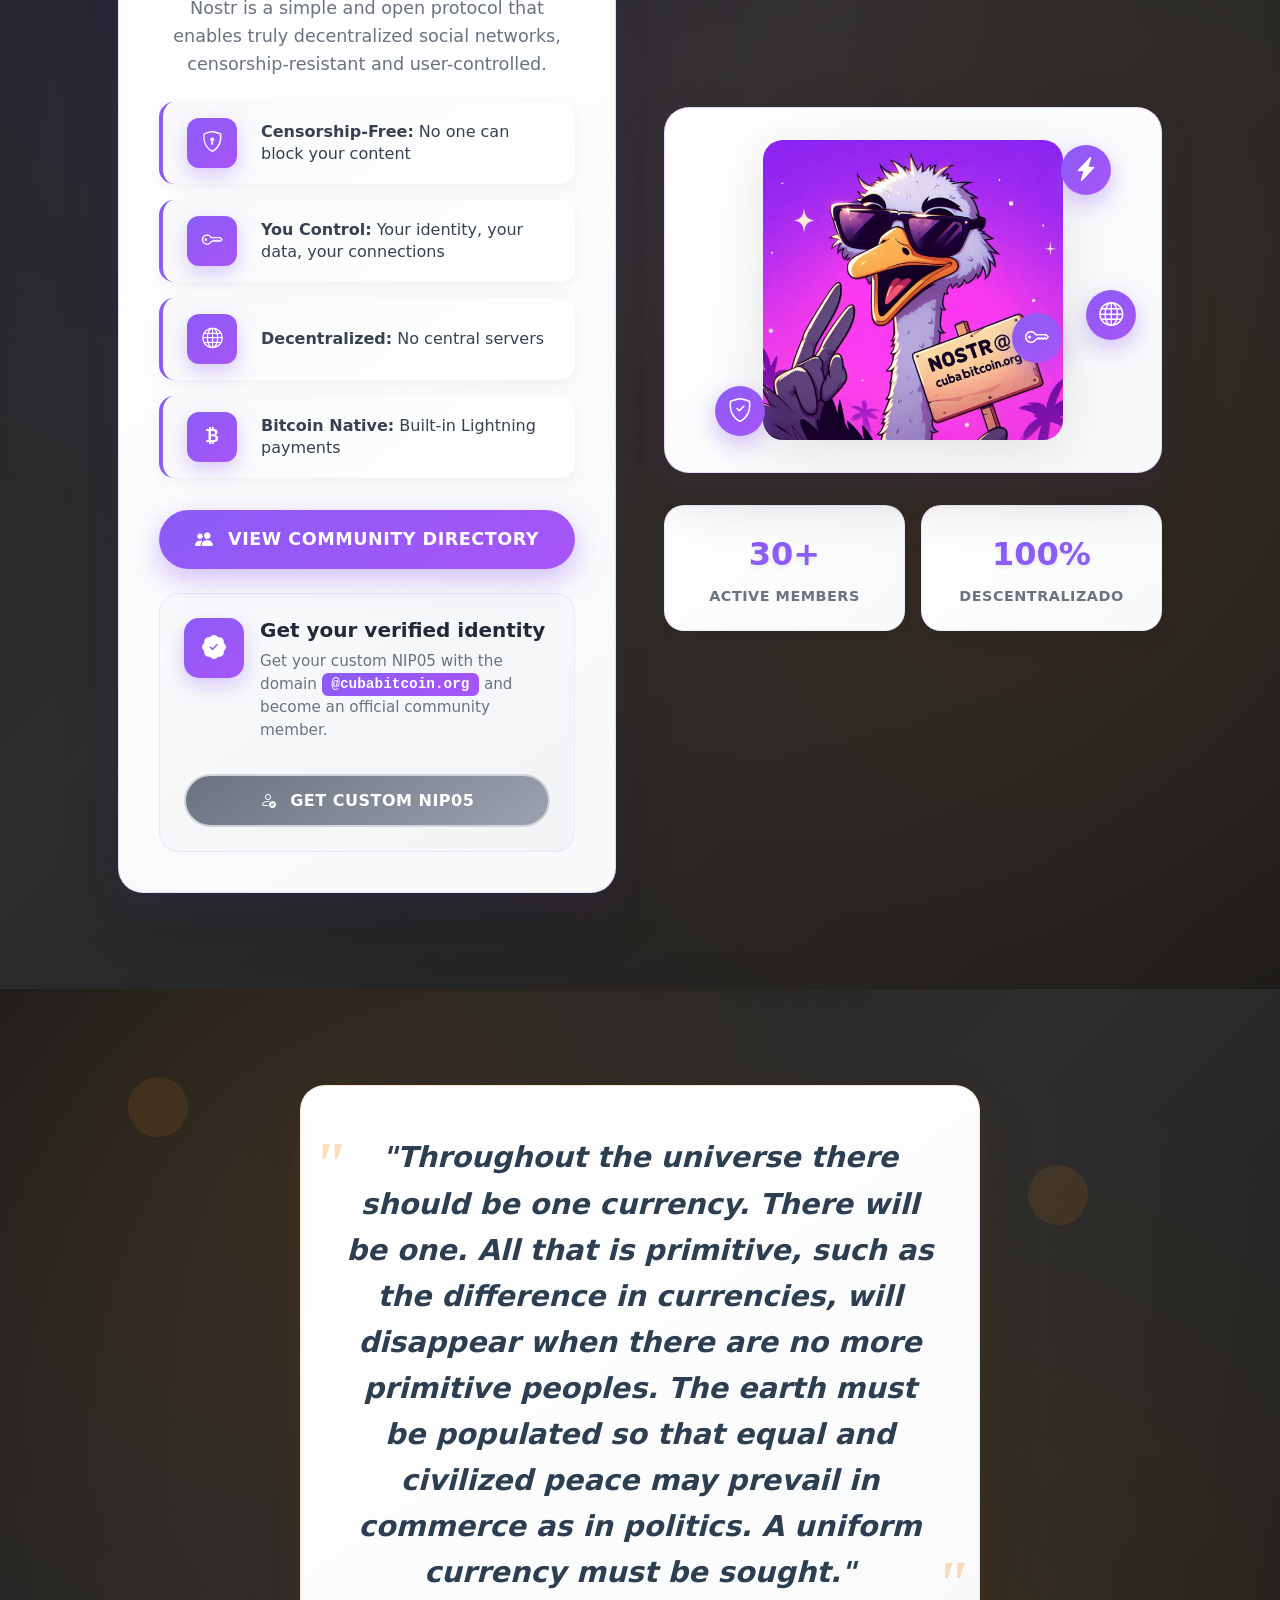
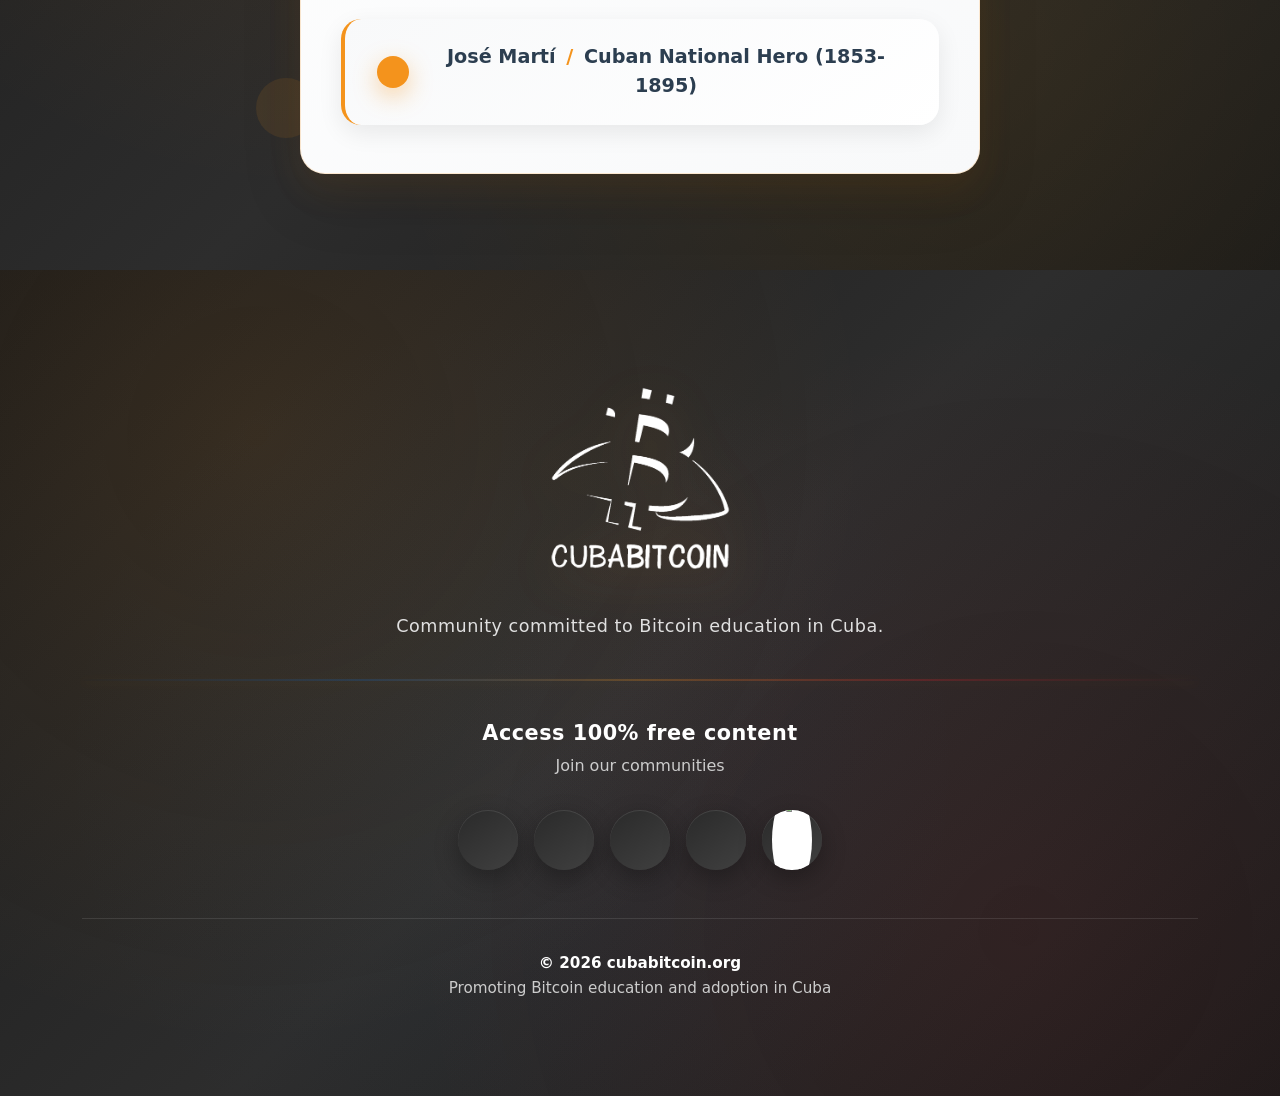
==== commit 02230896: "Remove duplicate CSS selectors, redundant gradients, and orphan data-i18n attributes" ====
--- a/en/index.html
+++ b/en/index.html
@@ -1619,39 +1619,39 @@
                         <img src="../img/Cuba-Bitcoin-LogoMarca-Blanco.png" alt="Logo Cuba Bitcoin" class="footer-logo mb-4">
 
                         <!-- Lema -->
-                        <p class="footer-tagline" data-i18n="footer.tagline">Community committed to Bitcoin education in Cuba.</p>
+                        <p class="footer-tagline">Community committed to Bitcoin education in Cuba.</p>
 
                         <hr class="footer-divider" />
 
                         <!-- Invitación a redes sociales -->
                         <div class="social-invitation">
-                            <h3 data-i18n="footer.social_title">Access 100% free content</h3>
-                            <p data-i18n="footer.social_subtitle">Join our communities</p>
+                            <h3>Access 100% free content</h3>
+                            <p>Join our communities</p>
                         </div>
 
                         <!-- Enlaces sociales modernos -->
                         <div class="social-links-container">
-                            <a class="social-link twitter" href="https://x.com/Cuba_BTC" target="_blank" title="Follow us on X (Twitter)" data-i18n-title="footer.twitter_title">
+                            <a class="social-link twitter" href="https://x.com/Cuba_BTC" target="_blank" title="Follow us on X (Twitter)">
                                 <i class="fa-brands fa-square-x-twitter"></i>
                             </a>
-                            <a class="social-link telegram" href="https://t.me/Cuba_Bitcoin" target="_blank" title="Join our Telegram" data-i18n-title="footer.telegram_title">
+                            <a class="social-link telegram" href="https://t.me/Cuba_Bitcoin" target="_blank" title="Join our Telegram">
                                 <i class="fa-brands fa-telegram"></i>
                             </a>
-                            <a class="social-link youtube" href="https://www.youtube.com/@CubaBitcoin21" target="_blank" title="Subscribe to our channel" data-i18n-title="footer.youtube_title">
+                            <a class="social-link youtube" href="https://www.youtube.com/@CubaBitcoin21" target="_blank" title="Subscribe to our channel">
                                 <i class="fa-brands fa-youtube"></i>
                             </a>
-                            <a class="social-link github" href="https://github.com/Cuba-Bitcoin" target="_blank" title="Contribute on GitHub" data-i18n-title="footer.github_title">
+                            <a class="social-link github" href="https://github.com/Cuba-Bitcoin" target="_blank" title="Contribute on GitHub">
                                 <i class="fa-brands fa-github"></i>
                             </a>
-                            <a class="social-link nostr" href="https://primal.net/p/npub1huyn6ru55pv6l7p0sxvlu3vfpq7pan958sl4weft0kte6lvdvvksd5s34t" target="_blank" title="Follow us on Nostr" data-i18n-title="footer.nostr_title">
+                            <a class="social-link nostr" href="https://primal.net/p/npub1huyn6ru55pv6l7p0sxvlu3vfpq7pan958sl4weft0kte6lvdvvksd5s34t" target="_blank" title="Follow us on Nostr">
                                 <img src="../img/nostr_logo_blk.svg" alt="Nostr Logo" id="nostr-social">
                             </a>
                         </div>
 
                         <!-- Mensaje final -->
                         <div class="footer-copyright">
-                            <strong data-i18n="footer.copyright">© 2026 cubabitcoin.org</strong><br>
-                            <span data-i18n="footer.mission">Promoting Bitcoin education and adoption in Cuba</span>
+                            <strong>© 2026 cubabitcoin.org</strong><br>
+                            <span>Promoting Bitcoin education and adoption in Cuba</span>
                         </div>
                     </div>
                 </div>
--- a/css/global.css
+++ b/css/global.css
@@ -69,7 +69,7 @@
   height: 2px;
   bottom: 0;
   left: 50%;
-  background: linear-gradient(45deg, var(--cuba-gold), var(--cuba-gold));
+  background: var(--cuba-gold);
   transition: all 0.3s ease;
   transform: translateX(-50%);
 }
@@ -185,7 +185,7 @@
 }
 
 .btn-warning.hero-btn:hover {
-  background: linear-gradient(45deg, var(--cuba-gold), var(--cuba-gold));
+  background: var(--cuba-gold);
   border-color: var(--cuba-gold);
 }
 
@@ -333,7 +333,7 @@
   transform: scale(1.1) rotate(5deg);
   filter: drop-shadow(0 8px 16px rgba(244, 147, 28, 0.4));
   border-color: rgba(244, 147, 28, 0.6);
-  background: linear-gradient(145deg, var(--cuba-gold), var(--cuba-gold));
+  background: var(--cuba-gold);
   box-shadow: 0 0 20px rgba(244, 147, 28, 0.3);
 }
 
@@ -476,7 +476,7 @@
   display: inline-block;
   width: 80px;
   height: 80px;
-  background: linear-gradient(145deg, var(--cuba-gold), var(--cuba-gold));
+  background: var(--cuba-gold);
   border-radius: 50%;
   display: flex;
   align-items: center;
@@ -494,7 +494,7 @@
 
 .stat-card:hover .stat-icon {
   transform: scale(1.2) rotate(360deg);
-  background: linear-gradient(145deg, var(--cuba-gold), var(--cuba-gold));
+  background: var(--cuba-gold);
   box-shadow: 0 15px 40px rgba(244, 147, 28, 0.4);
 }
 
@@ -603,7 +603,7 @@
 .donation-icon {
   width: 100px;
   height: 100px;
-  background: linear-gradient(145deg, var(--cuba-gold), var(--cuba-gold));
+  background: var(--cuba-gold);
   border-radius: 50%;
   display: flex;
   align-items: center;
@@ -666,7 +666,7 @@
 .bitcoin-logo {
   width: 120px;
   height: 120px;
-  background: linear-gradient(145deg, var(--cuba-gold), var(--cuba-gold));
+  background: var(--cuba-gold);
   border-radius: 50%;
   display: flex;
   align-items: center;
@@ -688,7 +688,7 @@
 }
 
 .donation-btn {
-  background: linear-gradient(145deg, var(--cuba-gold), var(--cuba-gold));
+  background: var(--cuba-gold);
   border: none;
   color: white;
   font-size: 1.3rem;
@@ -704,7 +704,7 @@
 }
 
 .donation-btn:hover {
-  background: linear-gradient(145deg, var(--cuba-gold), var(--cuba-gold));
+  background: var(--cuba-gold);
   transform: translateY(-3px);
   box-shadow: 0 15px 40px rgba(244, 147, 28, 0.6);
   color: white;
@@ -748,7 +748,7 @@
 .impact-icon {
   width: 60px;
   height: 60px;
-  background: linear-gradient(145deg, var(--cuba-gold), var(--cuba-gold));
+  background: var(--cuba-gold);
   border-radius: 15px;
   display: flex;
   align-items: center;
@@ -851,7 +851,7 @@
 .multimedia-icon {
   width: 120px;
   height: 120px;
-  background: linear-gradient(145deg, var(--cuba-gold), var(--cuba-gold));
+  background: var(--cuba-gold);
   border-radius: 50%;
   display: flex;
   align-items: center;
@@ -886,7 +886,7 @@
 }
 
 .multimedia-btn-white:hover {
-    background: linear-gradient(145deg, var(--cuba-gold), var(--cuba-gold));
+    background: var(--cuba-gold);
     color: white !important;
     transform: translateY(-2px);
     box-shadow: 0 12px 35px rgba(244, 147, 28, 0.5);
@@ -961,7 +961,7 @@
 }
 
 .video-indicator.active {
-  background: linear-gradient(145deg, var(--cuba-gold), var(--cuba-gold));
+  background: var(--cuba-gold);
   color: white;
   font-weight: 600;
 }
@@ -1007,7 +1007,7 @@
   left: 0;
   width: 50px;
   height: 3px;
-  background: linear-gradient(45deg, var(--cuba-gold), var(--cuba-gold));
+  background: var(--cuba-gold);
   border-radius: 2px;
 }
 
@@ -1018,56 +1018,6 @@
   margin-bottom: 2rem;
 }
 
-.stat-item {
-  display: flex;
-  align-items: center;
-  gap: 1rem;
-  padding: 1rem;
-  background: linear-gradient(145deg, #f8f9fa, #ffffff);
-  border-radius: 15px;
-  border-left: 4px solid var(--cuba-gold);
-  transition: all 0.3s ease;
-}
-
-.stat-item:hover {
-  transform: translateX(5px);
-  box-shadow: 0 8px 25px rgba(244, 147, 28, 0.15);
-}
-
-.stat-icon {
-  width: 50px;
-  height: 50px;
-  background: linear-gradient(145deg, var(--cuba-gold), var(--cuba-gold));
-  border-radius: 12px;
-  display: flex;
-  align-items: center;
-  justify-content: center;
-  flex-shrink: 0;
-}
-
-.stat-icon i {
-  font-size: 1.4rem;
-  color: white;
-}
-
-.stat-details {
-  display: flex;
-  flex-direction: column;
-}
-
-.stat-number {
-  font-size: 1.5rem;
-  font-weight: 700;
-  color: var(--cuba-gold);
-  line-height: 1;
-}
-
-.stat-label {
-  font-size: 0.9rem;
-  color: #6c757d;
-  font-weight: 500;
-}
-
 .content-description {
   margin-bottom: 2rem;
 }
@@ -1080,7 +1030,7 @@
 }
 
 .multimedia-btn {
-  background: linear-gradient(145deg, var(--cuba-gold), var(--cuba-gold));
+  background: var(--cuba-gold);
   border: none;
   color: white;
   font-size: 1rem;
@@ -1098,7 +1048,7 @@
 }
 
 .multimedia-btn:hover {
-  background: linear-gradient(145deg, var(--cuba-gold), var(--cuba-gold));
+  background: var(--cuba-gold);
   transform: translateY(-2px);
   box-shadow: 0 12px 35px rgba(244, 147, 28, 0.5);
   color: white;
@@ -1181,7 +1131,7 @@
 .multimedia-stat-icon {
   width: 50px;
   height: 50px;
-  background: linear-gradient(145deg, var(--cuba-gold), var(--cuba-gold));
+  background: var(--cuba-gold);
   border-radius: 12px;
   display: flex;
   align-items: center;
@@ -1505,7 +1455,7 @@
 }
 
 .feature-item:hover .feature-icon {
-  background: linear-gradient(145deg, var(--cuba-gold), var(--cuba-gold));
+  background: var(--cuba-gold);
   transform: rotate(10deg) scale(1.1);
 }
 
@@ -1569,7 +1519,7 @@
 }
 
 .jade-btn-secondary:hover {
-  background: linear-gradient(145deg, var(--cuba-gold), var(--cuba-gold));
+  background: var(--cuba-gold);
   border-color: var(--cuba-gold);
   transform: translateY(-3px);
   box-shadow: 0 15px 40px rgba(244, 147, 28, 0.4);
@@ -1837,7 +1787,7 @@
 }
 
 .nostr-feature-item:hover .nostr-feature-icon {
-  background: linear-gradient(145deg, var(--cuba-gold), var(--cuba-gold));
+  background: var(--cuba-gold);
   transform: rotate(10deg) scale(1.1);
 }
 
@@ -1901,7 +1851,7 @@
 }
 
 .nostr-btn-secondary:hover {
-  background: linear-gradient(145deg, var(--cuba-gold), var(--cuba-gold));
+  background: var(--cuba-gold);
   border-color: var(--cuba-gold);
   transform: translateY(-3px);
   box-shadow: 0 15px 40px rgba(244, 147, 28, 0.4);
@@ -2755,7 +2705,7 @@
 }
 
 .quote-card .fa-bitcoin {
-  background: linear-gradient(145deg, var(--cuba-gold), var(--cuba-gold));
+  background: var(--cuba-gold);
   color: white;
   padding: 1rem;
   border-radius: 50%;
@@ -2793,7 +2743,7 @@
   position: absolute;
   width: 60px;
   height: 60px;
-  background: linear-gradient(145deg, var(--cuba-gold), var(--cuba-gold));
+  background: var(--cuba-gold);
   border-radius: 50%;
   opacity: 0.1;
   animation: floatBg 8s ease-in-out infinite;
@@ -3440,7 +3390,7 @@
 
 /* Lightning Amboss Button - Same style as Multimedia */
 .lightning-amboss-btn {
-    background: linear-gradient(145deg, var(--cuba-gold), var(--cuba-gold)) !important;
+    background: var(--cuba-gold) !important;
     border: none !important;
     color: white !important;
     font-size: 1.1rem;
@@ -3631,11 +3581,6 @@
     margin: 0 auto;
 }
 
-/* Estilos específicos para Servicios - Ahora usa estructura P2P */
-.bitcoin-card {
-    /* Dejado vacío, ahora usa .p2p-item */
-}
-
 .bitcoin-card::before {
     content: '';
     position: absolute;
--- a/css/global.css
+++ b/css/global.css
@@ -69,7 +69,7 @@
   height: 2px;
   bottom: 0;
   left: 50%;
-  background: linear-gradient(45deg, var(--cuba-gold), var(--cuba-gold));
+  background: var(--cuba-gold);
   transition: all 0.3s ease;
   transform: translateX(-50%);
 }
@@ -185,7 +185,7 @@
 }
 
 .btn-warning.hero-btn:hover {
-  background: linear-gradient(45deg, var(--cuba-gold), var(--cuba-gold));
+  background: var(--cuba-gold);
   border-color: var(--cuba-gold);
 }
 
@@ -333,7 +333,7 @@
   transform: scale(1.1) rotate(5deg);
   filter: drop-shadow(0 8px 16px rgba(244, 147, 28, 0.4));
   border-color: rgba(244, 147, 28, 0.6);
-  background: linear-gradient(145deg, var(--cuba-gold), var(--cuba-gold));
+  background: var(--cuba-gold);
   box-shadow: 0 0 20px rgba(244, 147, 28, 0.3);
 }
 
@@ -476,7 +476,7 @@
   display: inline-block;
   width: 80px;
   height: 80px;
-  background: linear-gradient(145deg, var(--cuba-gold), var(--cuba-gold));
+  background: var(--cuba-gold);
   border-radius: 50%;
   display: flex;
   align-items: center;
@@ -494,7 +494,7 @@
 
 .stat-card:hover .stat-icon {
   transform: scale(1.2) rotate(360deg);
-  background: linear-gradient(145deg, var(--cuba-gold), var(--cuba-gold));
+  background: var(--cuba-gold);
   box-shadow: 0 15px 40px rgba(244, 147, 28, 0.4);
 }
 
@@ -603,7 +603,7 @@
 .donation-icon {
   width: 100px;
   height: 100px;
-  background: linear-gradient(145deg, var(--cuba-gold), var(--cuba-gold));
+  background: var(--cuba-gold);
   border-radius: 50%;
   display: flex;
   align-items: center;
@@ -666,7 +666,7 @@
 .bitcoin-logo {
   width: 120px;
   height: 120px;
-  background: linear-gradient(145deg, var(--cuba-gold), var(--cuba-gold));
+  background: var(--cuba-gold);
   border-radius: 50%;
   display: flex;
   align-items: center;
@@ -688,7 +688,7 @@
 }
 
 .donation-btn {
-  background: linear-gradient(145deg, var(--cuba-gold), var(--cuba-gold));
+  background: var(--cuba-gold);
   border: none;
   color: white;
   font-size: 1.3rem;
@@ -704,7 +704,7 @@
 }
 
 .donation-btn:hover {
-  background: linear-gradient(145deg, var(--cuba-gold), var(--cuba-gold));
+  background: var(--cuba-gold);
   transform: translateY(-3px);
   box-shadow: 0 15px 40px rgba(244, 147, 28, 0.6);
   color: white;
@@ -748,7 +748,7 @@
 .impact-icon {
   width: 60px;
   height: 60px;
-  background: linear-gradient(145deg, var(--cuba-gold), var(--cuba-gold));
+  background: var(--cuba-gold);
   border-radius: 15px;
   display: flex;
   align-items: center;
@@ -851,7 +851,7 @@
 .multimedia-icon {
   width: 120px;
   height: 120px;
-  background: linear-gradient(145deg, var(--cuba-gold), var(--cuba-gold));
+  background: var(--cuba-gold);
   border-radius: 50%;
   display: flex;
   align-items: center;
@@ -886,7 +886,7 @@
 }
 
 .multimedia-btn-white:hover {
-    background: linear-gradient(145deg, var(--cuba-gold), var(--cuba-gold));
+    background: var(--cuba-gold);
     color: white !important;
     transform: translateY(-2px);
     box-shadow: 0 12px 35px rgba(244, 147, 28, 0.5);
@@ -961,7 +961,7 @@
 }
 
 .video-indicator.active {
-  background: linear-gradient(145deg, var(--cuba-gold), var(--cuba-gold));
+  background: var(--cuba-gold);
   color: white;
   font-weight: 600;
 }
@@ -1007,7 +1007,7 @@
   left: 0;
   width: 50px;
   height: 3px;
-  background: linear-gradient(45deg, var(--cuba-gold), var(--cuba-gold));
+  background: var(--cuba-gold);
   border-radius: 2px;
 }
 
@@ -1018,56 +1018,6 @@
   margin-bottom: 2rem;
 }
 
-.stat-item {
-  display: flex;
-  align-items: center;
-  gap: 1rem;
-  padding: 1rem;
-  background: linear-gradient(145deg, #f8f9fa, #ffffff);
-  border-radius: 15px;
-  border-left: 4px solid var(--cuba-gold);
-  transition: all 0.3s ease;
-}
-
-.stat-item:hover {
-  transform: translateX(5px);
-  box-shadow: 0 8px 25px rgba(244, 147, 28, 0.15);
-}
-
-.stat-icon {
-  width: 50px;
-  height: 50px;
-  background: linear-gradient(145deg, var(--cuba-gold), var(--cuba-gold));
-  border-radius: 12px;
-  display: flex;
-  align-items: center;
-  justify-content: center;
-  flex-shrink: 0;
-}
-
-.stat-icon i {
-  font-size: 1.4rem;
-  color: white;
-}
-
-.stat-details {
-  display: flex;
-  flex-direction: column;
-}
-
-.stat-number {
-  font-size: 1.5rem;
-  font-weight: 700;
-  color: var(--cuba-gold);
-  line-height: 1;
-}
-
-.stat-label {
-  font-size: 0.9rem;
-  color: #6c757d;
-  font-weight: 500;
-}
-
 .content-description {
   margin-bottom: 2rem;
 }
@@ -1080,7 +1030,7 @@
 }
 
 .multimedia-btn {
-  background: linear-gradient(145deg, var(--cuba-gold), var(--cuba-gold));
+  background: var(--cuba-gold);
   border: none;
   color: white;
   font-size: 1rem;
@@ -1098,7 +1048,7 @@
 }
 
 .multimedia-btn:hover {
-  background: linear-gradient(145deg, var(--cuba-gold), var(--cuba-gold));
+  background: var(--cuba-gold);
   transform: translateY(-2px);
   box-shadow: 0 12px 35px rgba(244, 147, 28, 0.5);
   color: white;
@@ -1181,7 +1131,7 @@
 .multimedia-stat-icon {
   width: 50px;
   height: 50px;
-  background: linear-gradient(145deg, var(--cuba-gold), var(--cuba-gold));
+  background: var(--cuba-gold);
   border-radius: 12px;
   display: flex;
   align-items: center;
@@ -1505,7 +1455,7 @@
 }
 
 .feature-item:hover .feature-icon {
-  background: linear-gradient(145deg, var(--cuba-gold), var(--cuba-gold));
+  background: var(--cuba-gold);
   transform: rotate(10deg) scale(1.1);
 }
 
@@ -1569,7 +1519,7 @@
 }
 
 .jade-btn-secondary:hover {
-  background: linear-gradient(145deg, var(--cuba-gold), var(--cuba-gold));
+  background: var(--cuba-gold);
   border-color: var(--cuba-gold);
   transform: translateY(-3px);
   box-shadow: 0 15px 40px rgba(244, 147, 28, 0.4);
@@ -1837,7 +1787,7 @@
 }
 
 .nostr-feature-item:hover .nostr-feature-icon {
-  background: linear-gradient(145deg, var(--cuba-gold), var(--cuba-gold));
+  background: var(--cuba-gold);
   transform: rotate(10deg) scale(1.1);
 }
 
@@ -1901,7 +1851,7 @@
 }
 
 .nostr-btn-secondary:hover {
-  background: linear-gradient(145deg, var(--cuba-gold), var(--cuba-gold));
+  background: var(--cuba-gold);
   border-color: var(--cuba-gold);
   transform: translateY(-3px);
   box-shadow: 0 15px 40px rgba(244, 147, 28, 0.4);
@@ -2755,7 +2705,7 @@
 }
 
 .quote-card .fa-bitcoin {
-  background: linear-gradient(145deg, var(--cuba-gold), var(--cuba-gold));
+  background: var(--cuba-gold);
   color: white;
   padding: 1rem;
   border-radius: 50%;
@@ -2793,7 +2743,7 @@
   position: absolute;
   width: 60px;
   height: 60px;
-  background: linear-gradient(145deg, var(--cuba-gold), var(--cuba-gold));
+  background: var(--cuba-gold);
   border-radius: 50%;
   opacity: 0.1;
   animation: floatBg 8s ease-in-out infinite;
@@ -3440,7 +3390,7 @@
 
 /* Lightning Amboss Button - Same style as Multimedia */
 .lightning-amboss-btn {
-    background: linear-gradient(145deg, var(--cuba-gold), var(--cuba-gold)) !important;
+    background: var(--cuba-gold) !important;
     border: none !important;
     color: white !important;
     font-size: 1.1rem;
@@ -3631,11 +3581,6 @@
     margin: 0 auto;
 }
 
-/* Estilos específicos para Servicios - Ahora usa estructura P2P */
-.bitcoin-card {
-    /* Dejado vacío, ahora usa .p2p-item */
-}
-
 .bitcoin-card::before {
     content: '';
     position: absolute;
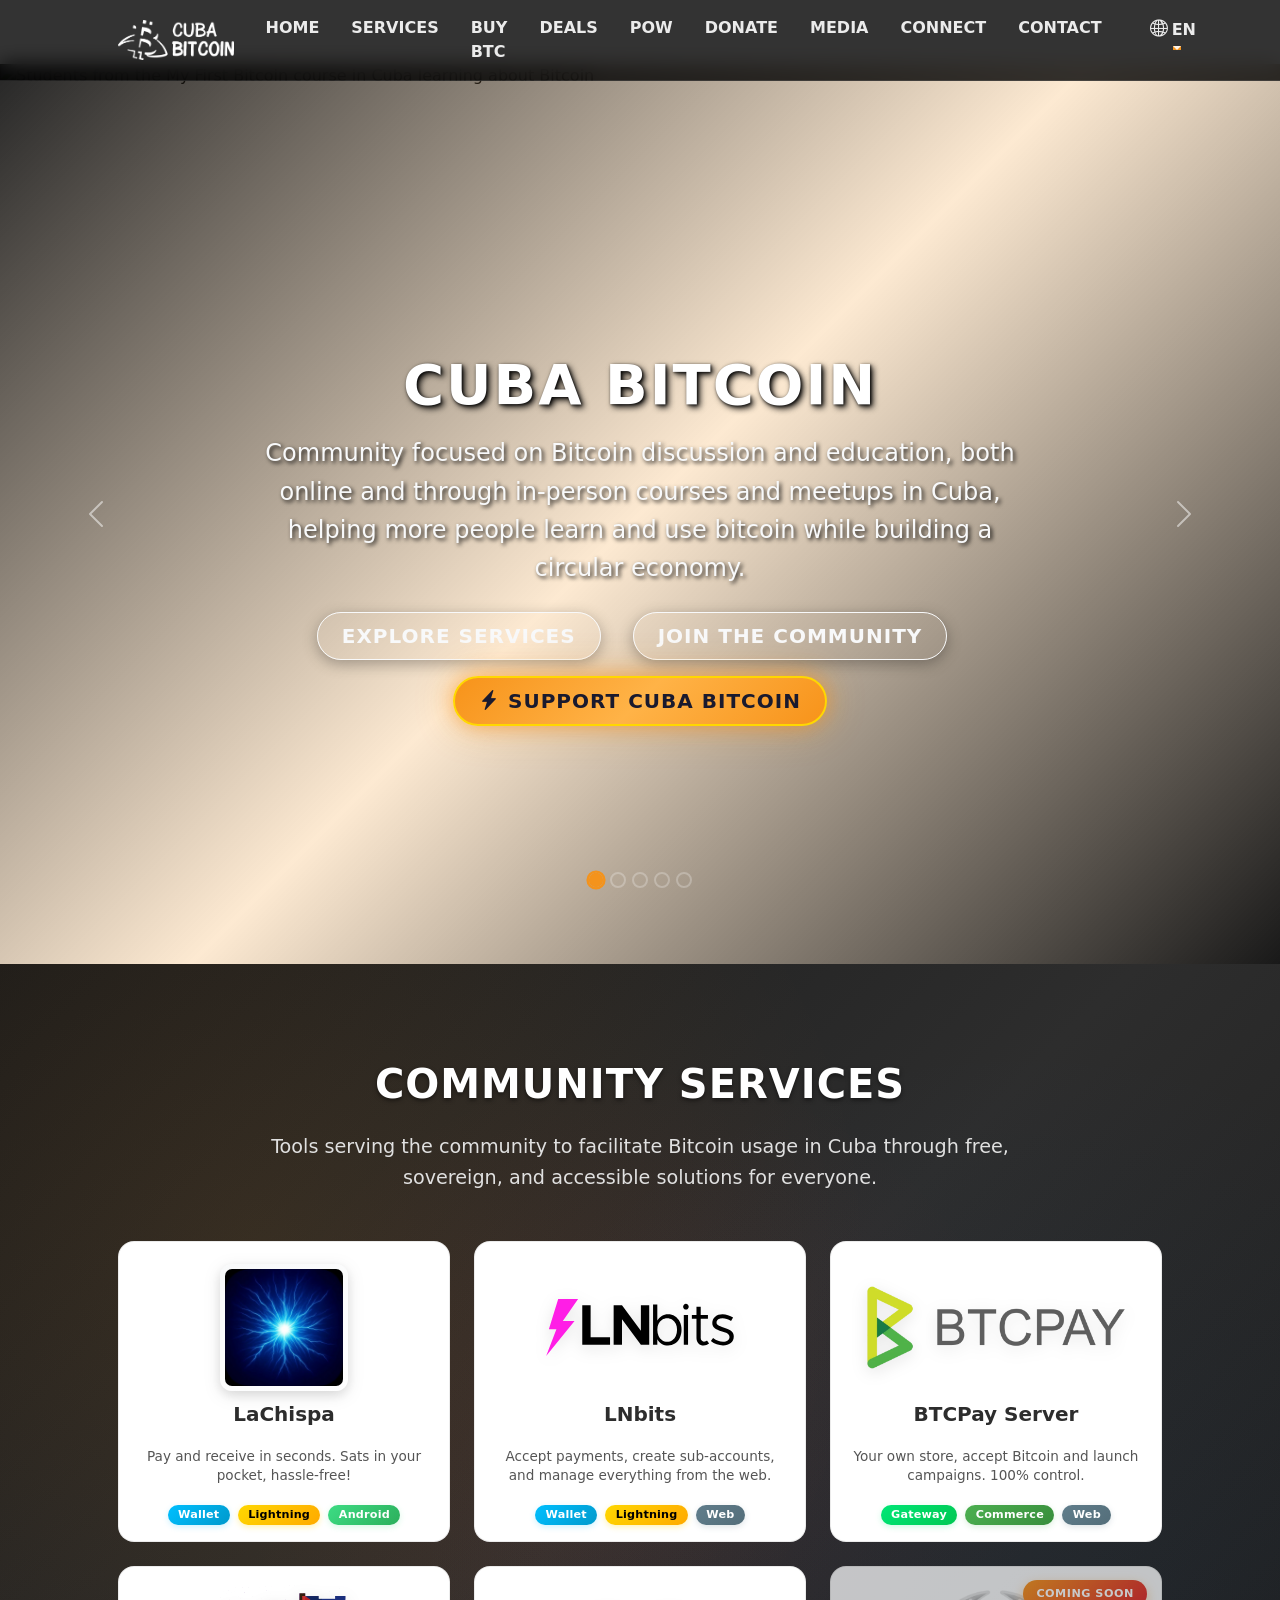
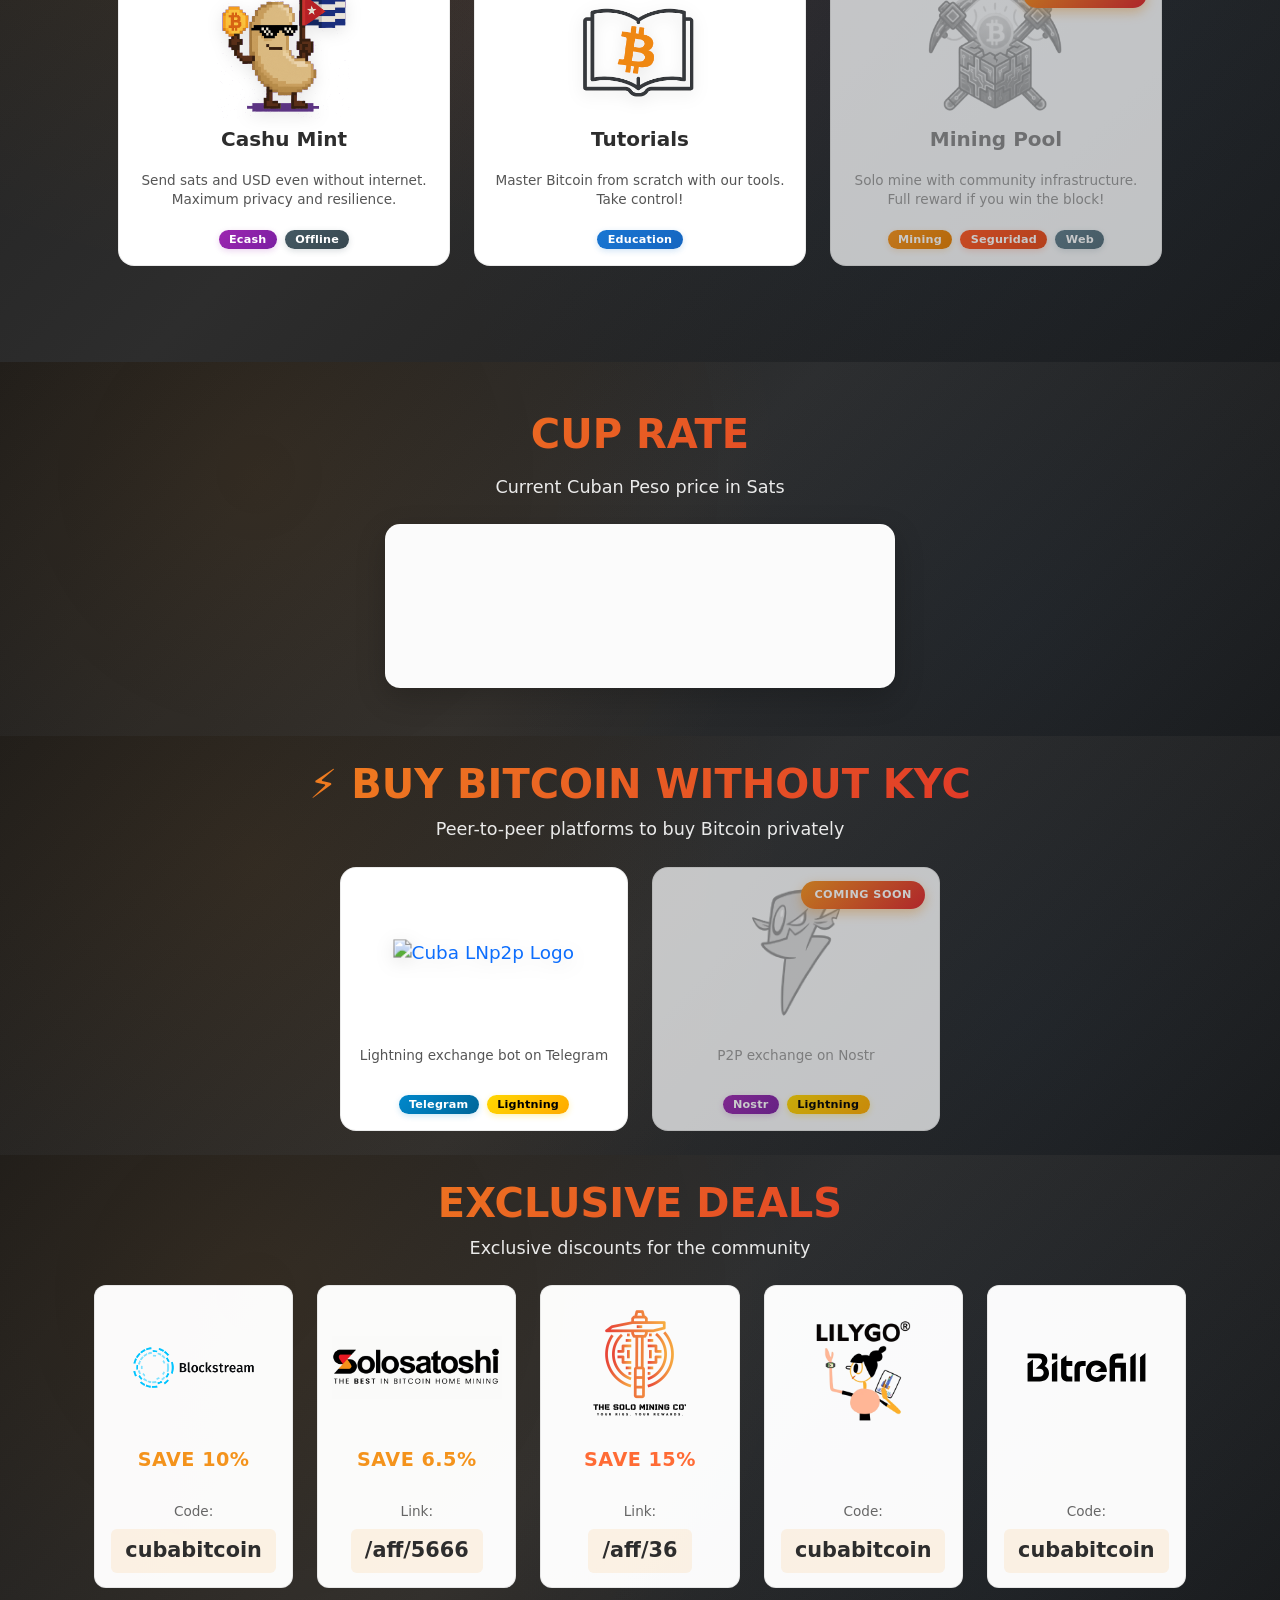
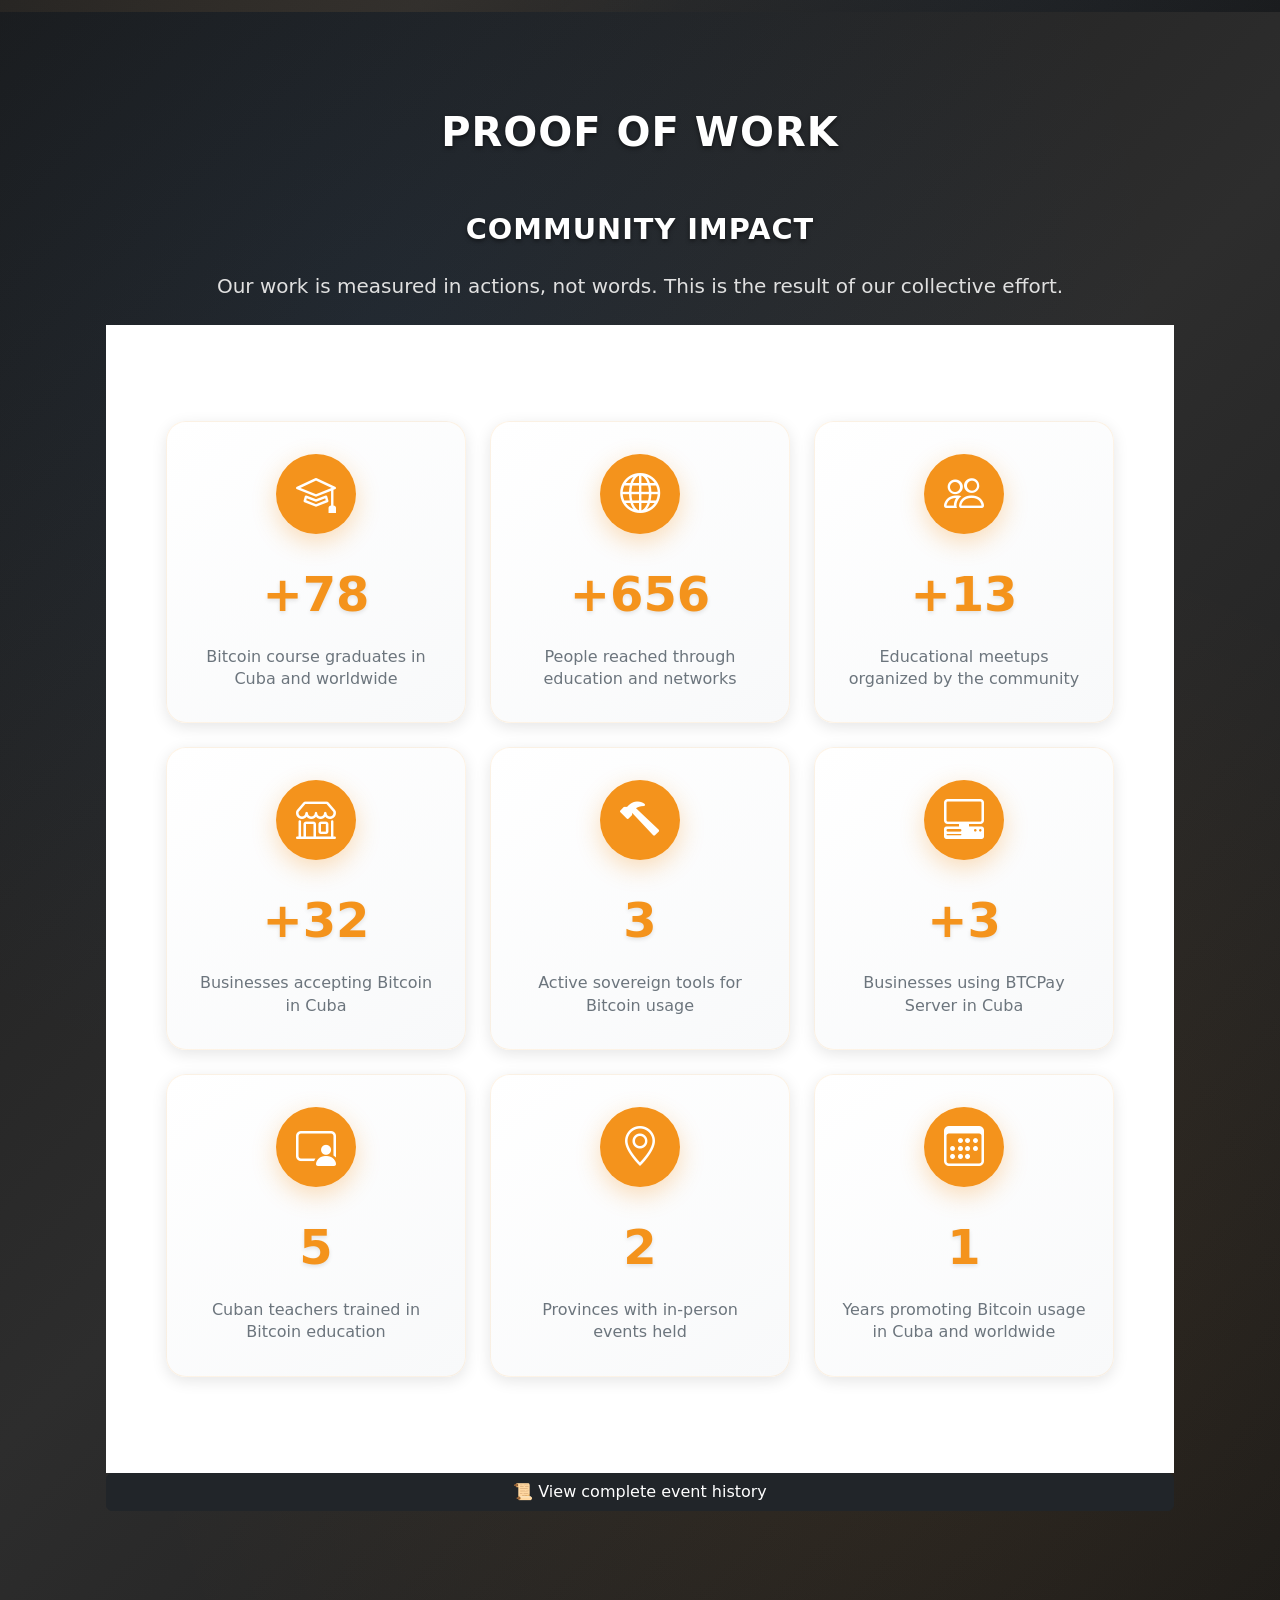
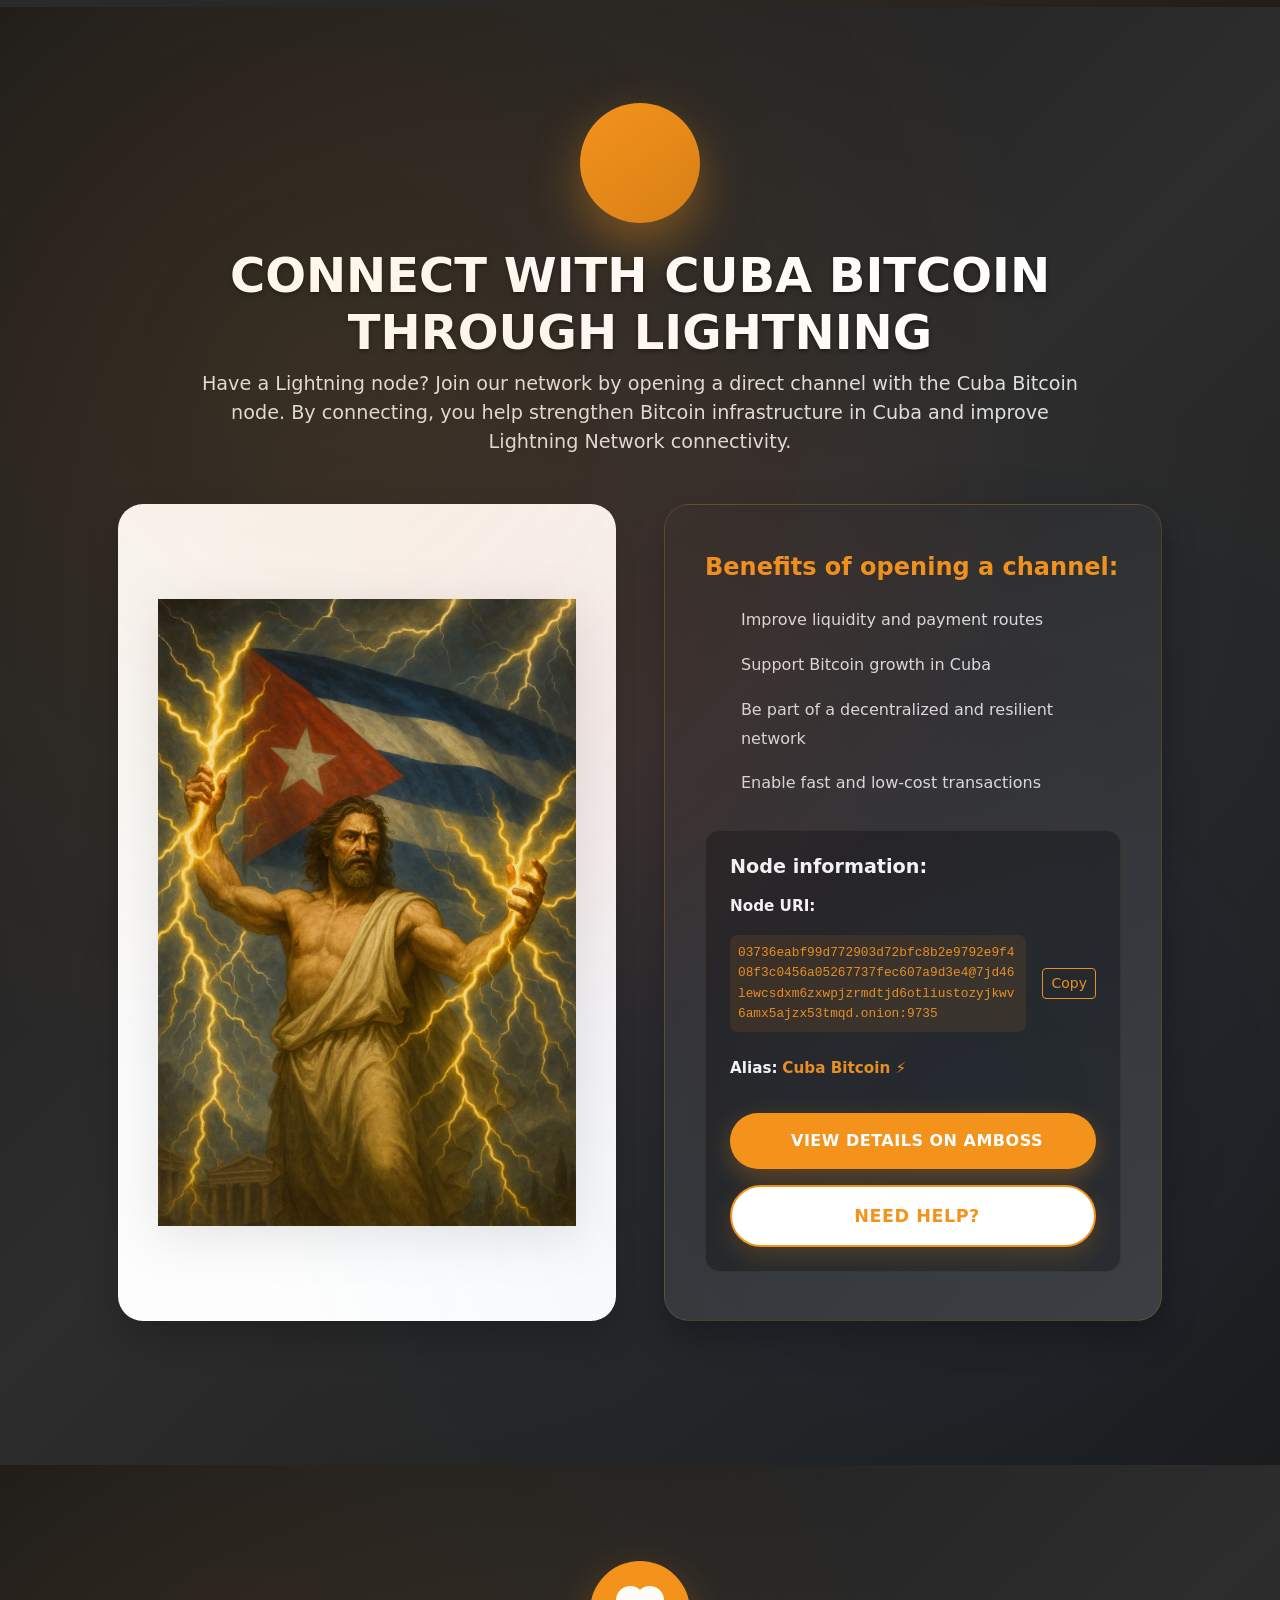
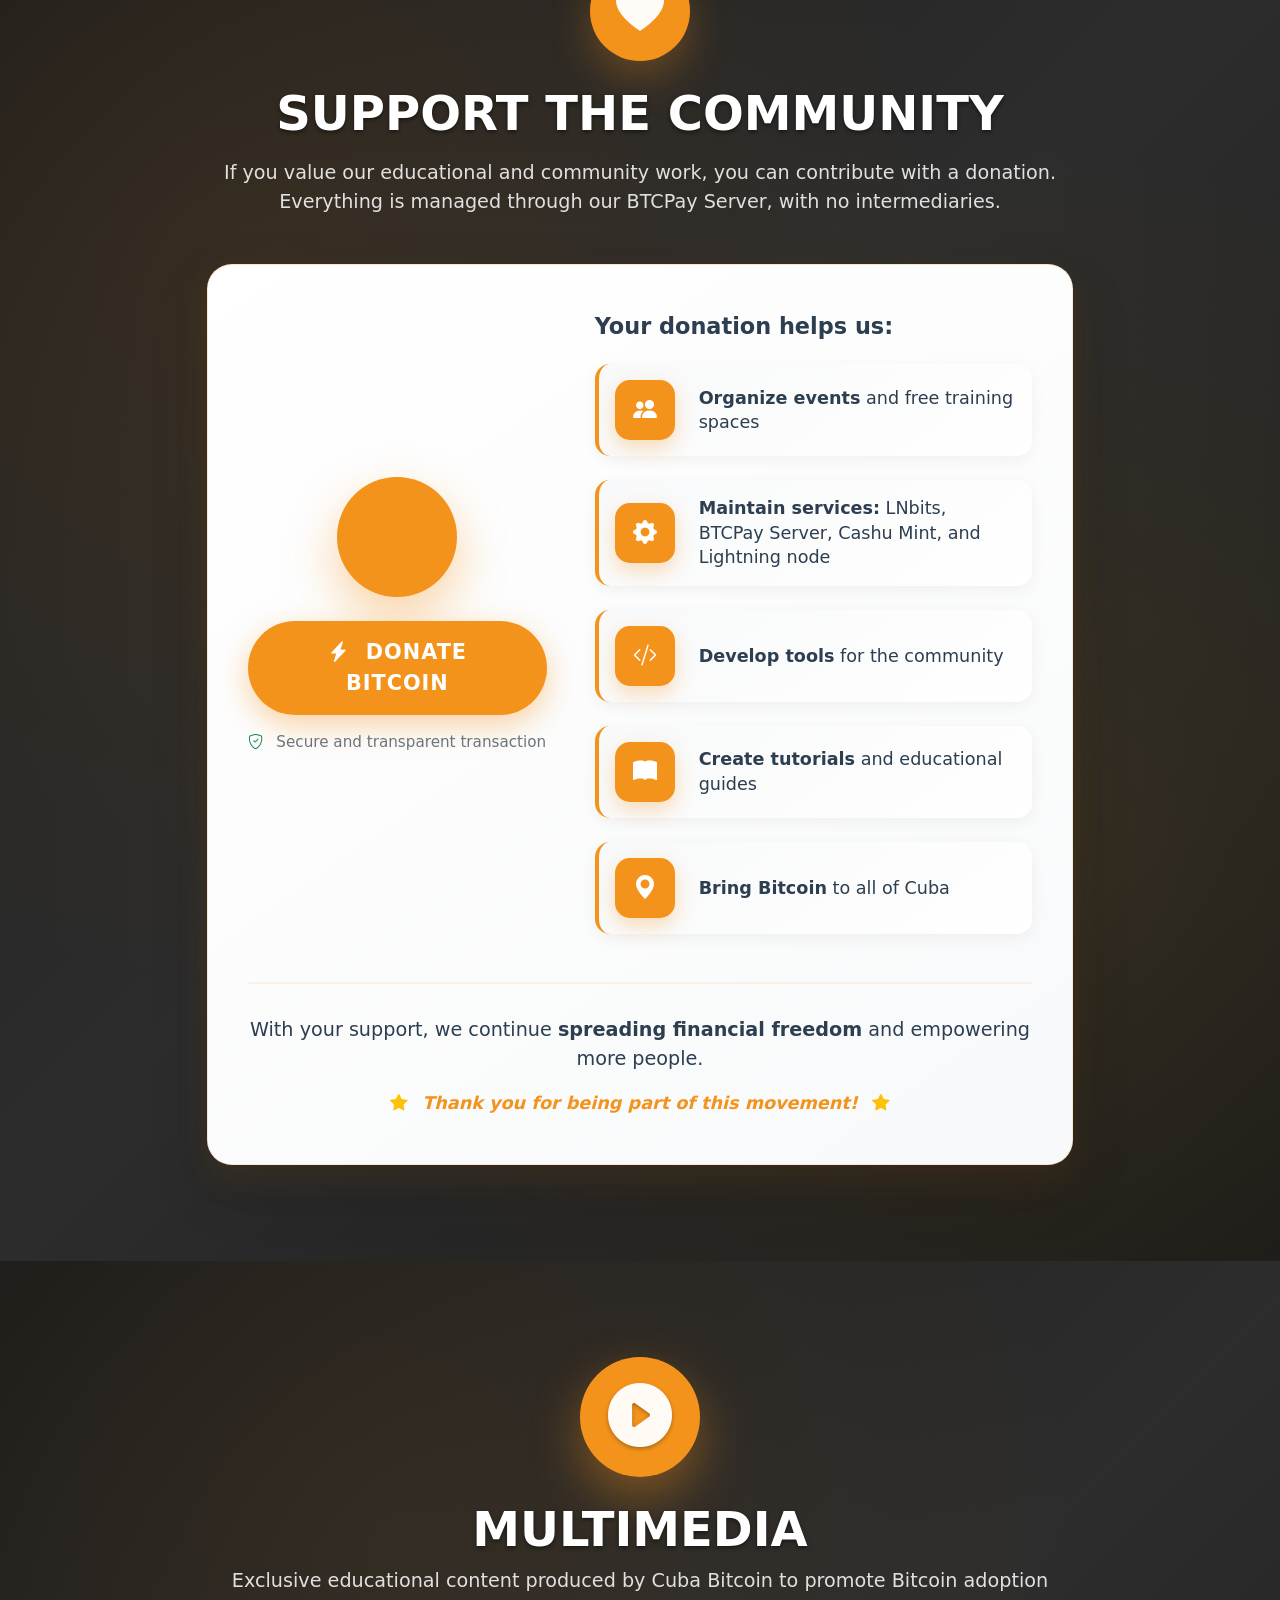
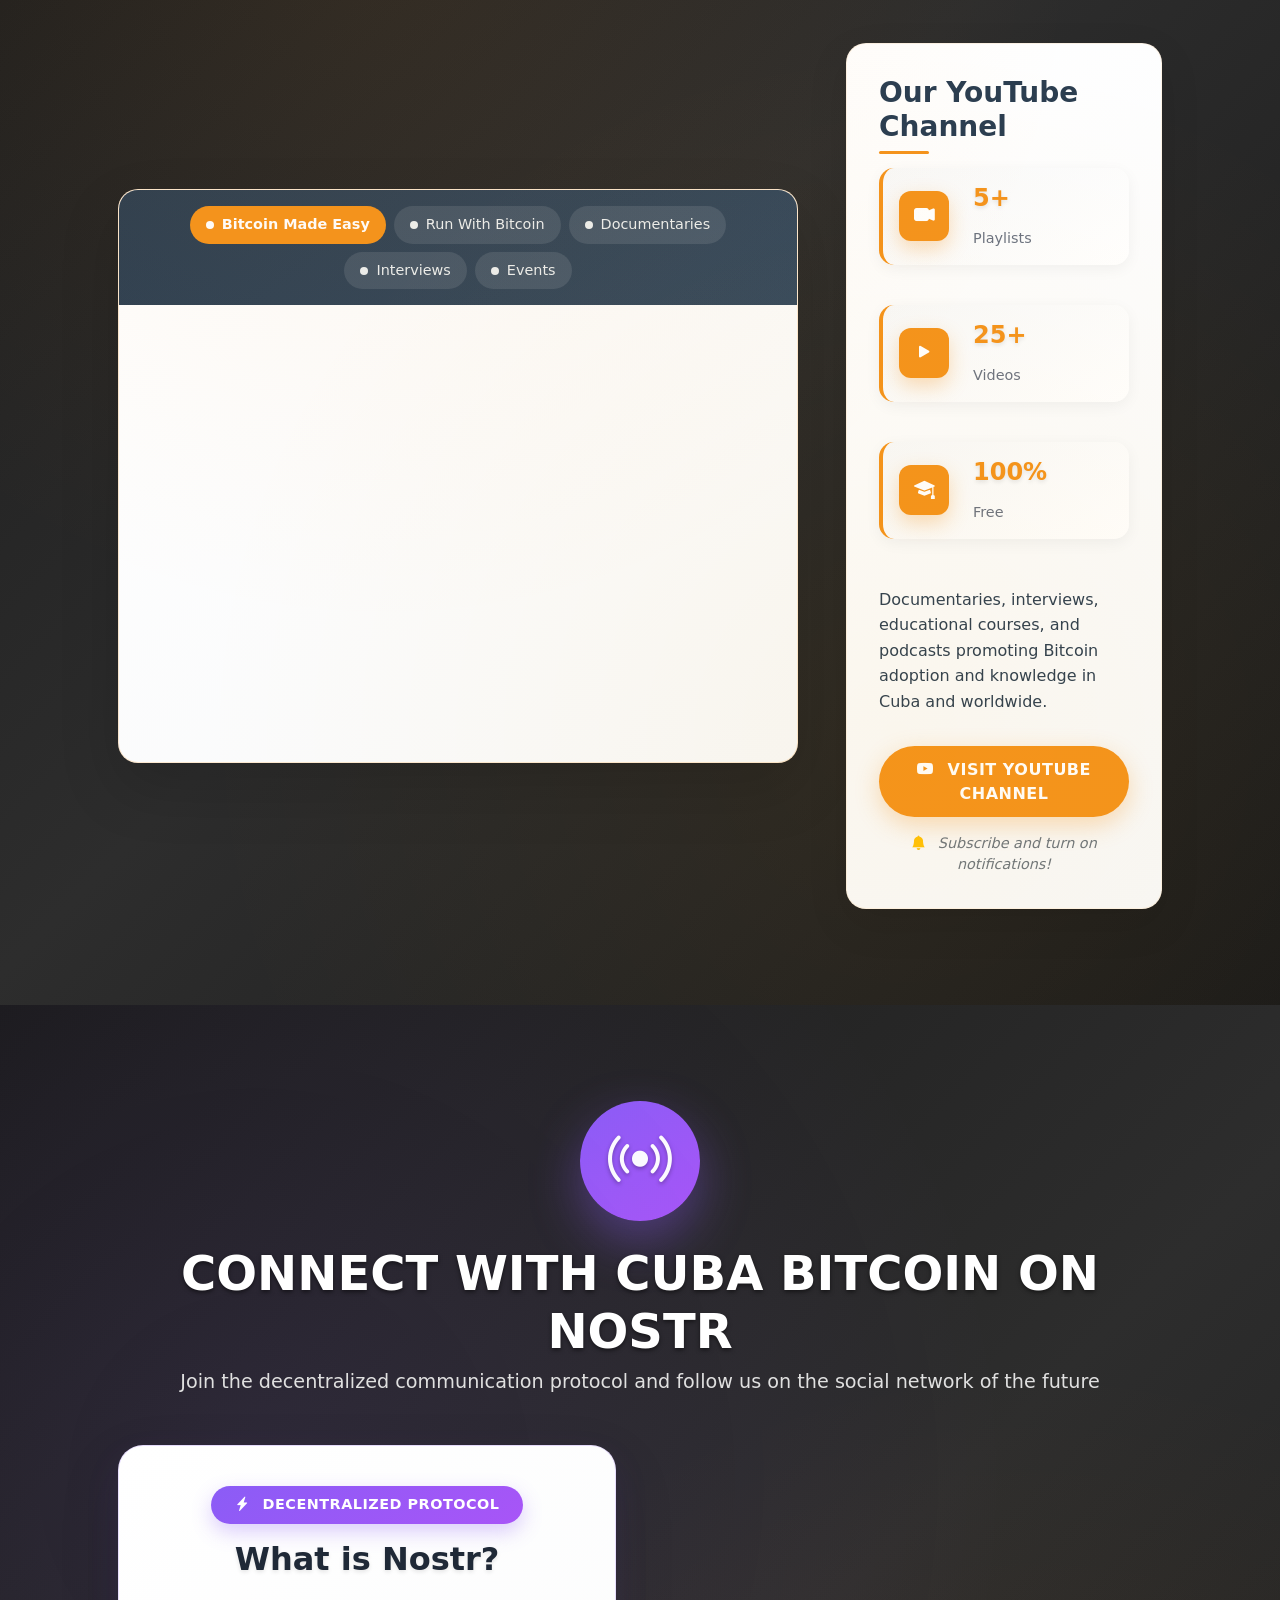
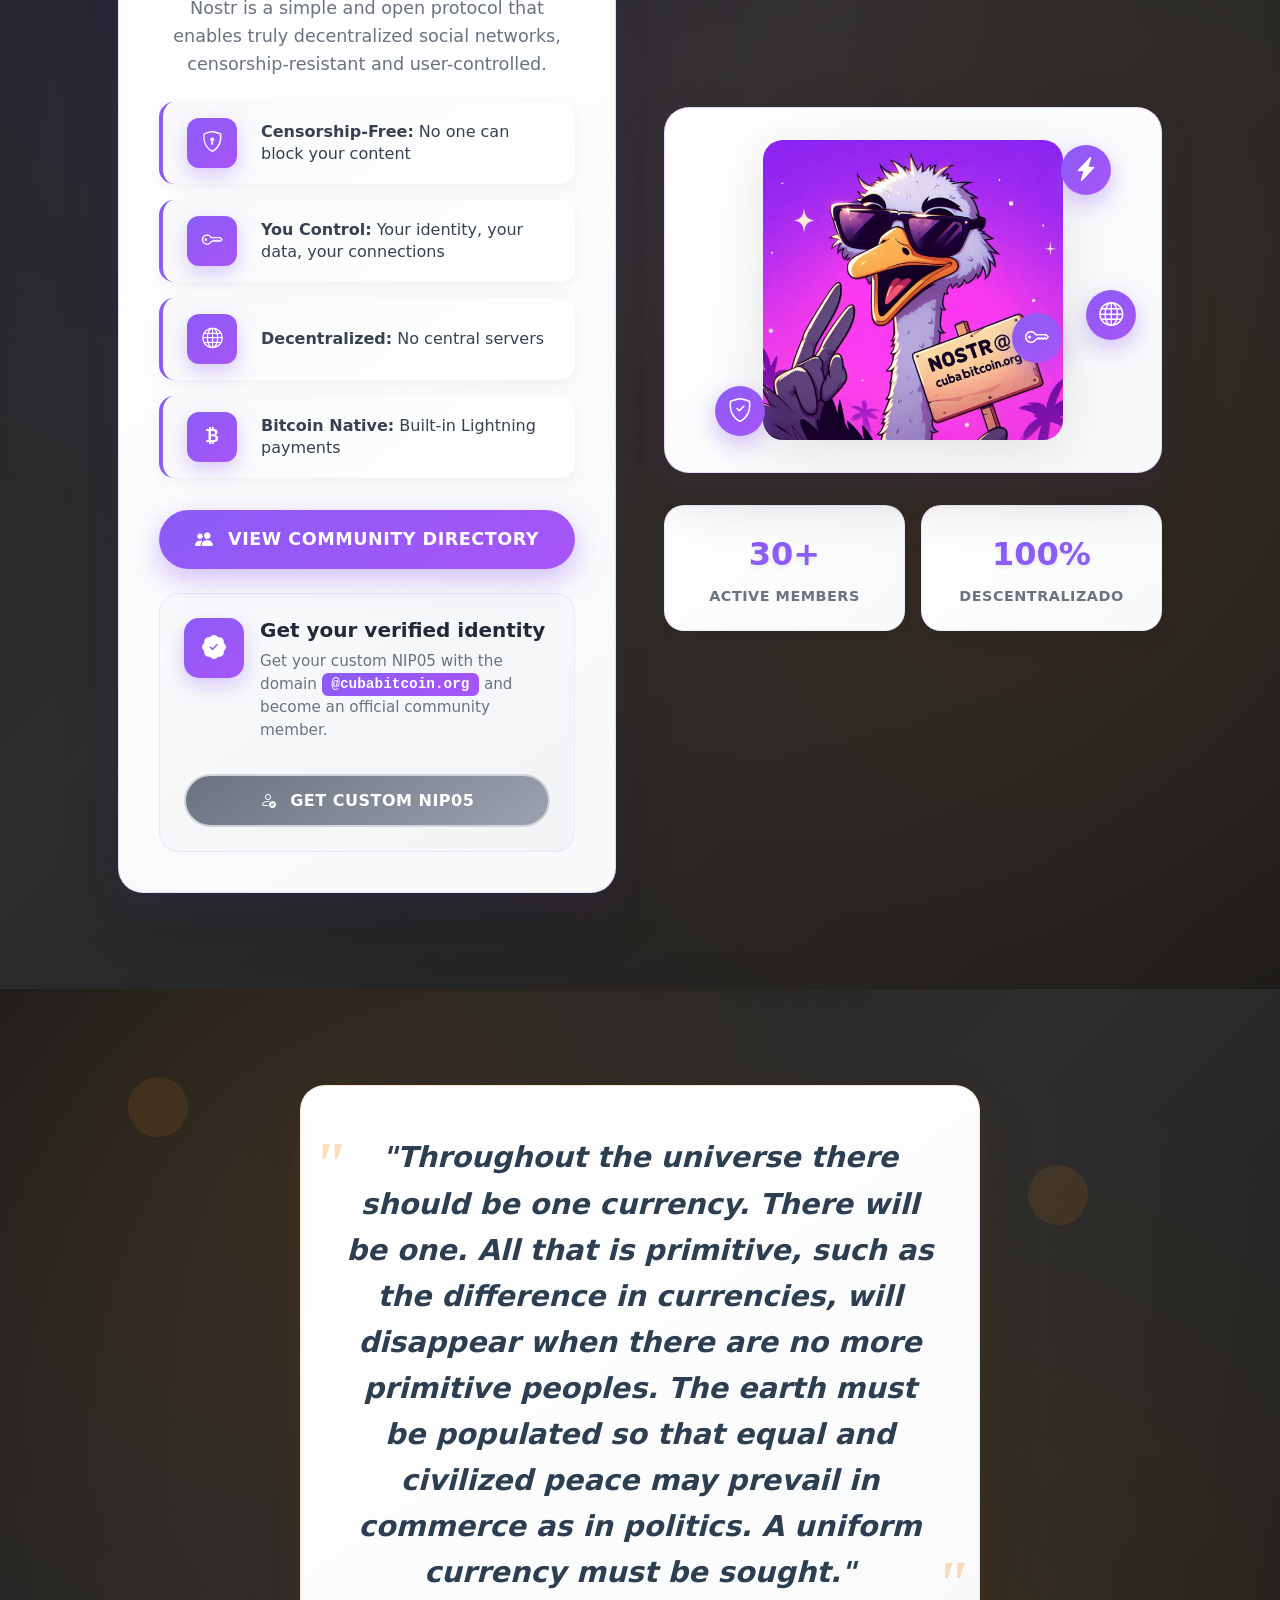
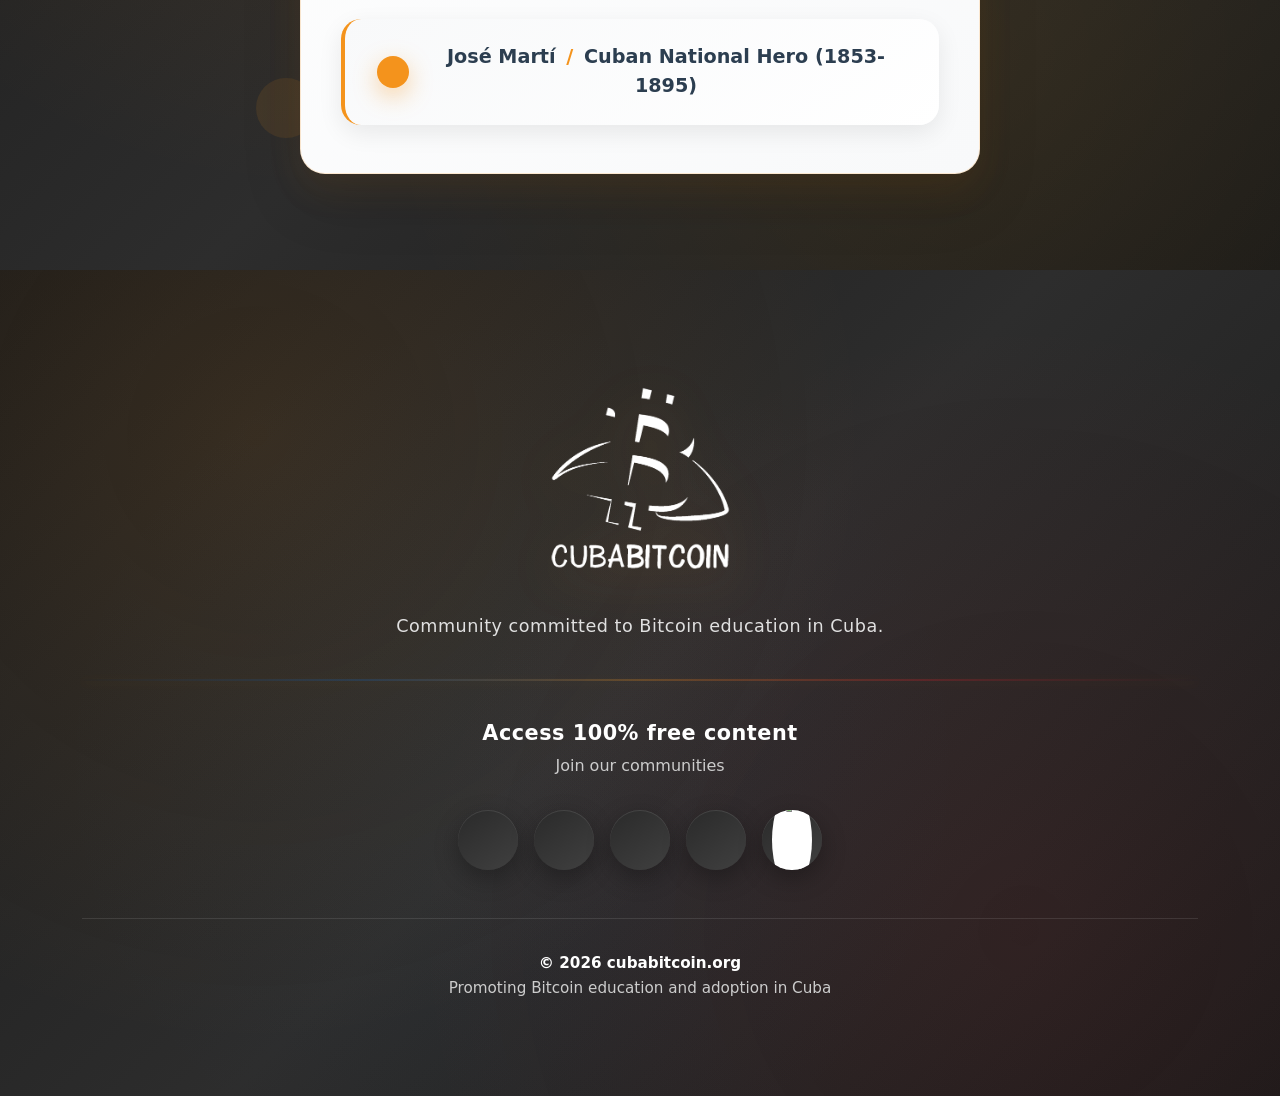
==== commit 27b9bf76: "Reorganizar servicios, crear sección Wallets y actualizar link Blockstream" ====
--- a/en/index.html
+++ b/en/index.html
@@ -544,7 +544,7 @@
                 <div class="ofertas-grid">
 
                     <!-- Blockstream -->
-                    <a href="https://store.blockstream.com/?code=cubabitcoin" target="_blank" rel="noopener noreferrer" class="oferta-item">
+                    <a href="https://rewards.blockstream.com/cubabitcoin" target="_blank" rel="noopener noreferrer" class="oferta-item">
                         <div class="oferta-logo-wrapper">
                             <img src="../img/blockstreamlogotransparente.png" alt="Blockstream Logo" class="oferta-grid-logo oferta-grid-logo-wide" loading="lazy">
                         </div>
--- a/css/global.css
+++ b/css/global.css
@@ -3574,11 +3574,16 @@
 
 /* Grid Layout para Servicios - 2 filas de 3 columnas */
 .services-grid {
-    display: grid;
-    grid-template-columns: repeat(3, 1fr);
+    display: flex;
+    flex-wrap: wrap;
+    justify-content: center;
     gap: 1.5rem;
     max-width: 1200px;
     margin: 0 auto;
+}
+
+.services-grid > * {
+    flex: 0 1 calc((100% - 3rem) / 3);
 }
 
 .bitcoin-card::before {
@@ -3949,15 +3954,21 @@
 
 /* Responsive Design for Services */
 @media (max-width: 1200px) {
+    .services-grid > * {
+        flex: 0 1 calc((100% - 1.5rem) / 2);
+    }
+
     .services-grid {
-        grid-template-columns: repeat(2, 1fr);
         gap: 1.25rem;
     }
 }
 
 @media (max-width: 768px) {
+    .services-grid > * {
+        flex: 0 1 100%;
+    }
+
     .services-grid {
-        grid-template-columns: 1fr;
         gap: 1.25rem;
         max-width: 400px;
     }
@@ -4057,8 +4068,11 @@
 }
 
 @media (max-width: 768px) {
+    .services-grid > * {
+        flex: 0 1 100%;
+    }
+
     .services-grid {
-        grid-template-columns: 1fr;
         gap: 1.25rem;
         max-width: 400px;
     }
@@ -4892,8 +4906,11 @@
     }
 
     /* Para servicios-grid, mantener 3 columnas pero ajustar */
+    .services-grid > * {
+        flex: 0 1 calc((100% - 3rem) / 3);
+    }
+
     .services-grid {
-        grid-template-columns: repeat(3, 1fr);
         max-width: 1400px;
     }
 }
--- a/css/global.css
+++ b/css/global.css
@@ -3574,11 +3574,16 @@
 
 /* Grid Layout para Servicios - 2 filas de 3 columnas */
 .services-grid {
-    display: grid;
-    grid-template-columns: repeat(3, 1fr);
+    display: flex;
+    flex-wrap: wrap;
+    justify-content: center;
     gap: 1.5rem;
     max-width: 1200px;
     margin: 0 auto;
+}
+
+.services-grid > * {
+    flex: 0 1 calc((100% - 3rem) / 3);
 }
 
 .bitcoin-card::before {
@@ -3949,15 +3954,21 @@
 
 /* Responsive Design for Services */
 @media (max-width: 1200px) {
+    .services-grid > * {
+        flex: 0 1 calc((100% - 1.5rem) / 2);
+    }
+
     .services-grid {
-        grid-template-columns: repeat(2, 1fr);
         gap: 1.25rem;
     }
 }
 
 @media (max-width: 768px) {
+    .services-grid > * {
+        flex: 0 1 100%;
+    }
+
     .services-grid {
-        grid-template-columns: 1fr;
         gap: 1.25rem;
         max-width: 400px;
     }
@@ -4057,8 +4068,11 @@
 }
 
 @media (max-width: 768px) {
+    .services-grid > * {
+        flex: 0 1 100%;
+    }
+
     .services-grid {
-        grid-template-columns: 1fr;
         gap: 1.25rem;
         max-width: 400px;
     }
@@ -4892,8 +4906,11 @@
     }
 
     /* Para servicios-grid, mantener 3 columnas pero ajustar */
+    .services-grid > * {
+        flex: 0 1 calc((100% - 3rem) / 3);
+    }
+
     .services-grid {
-        grid-template-columns: repeat(3, 1fr);
         max-width: 1400px;
     }
 }
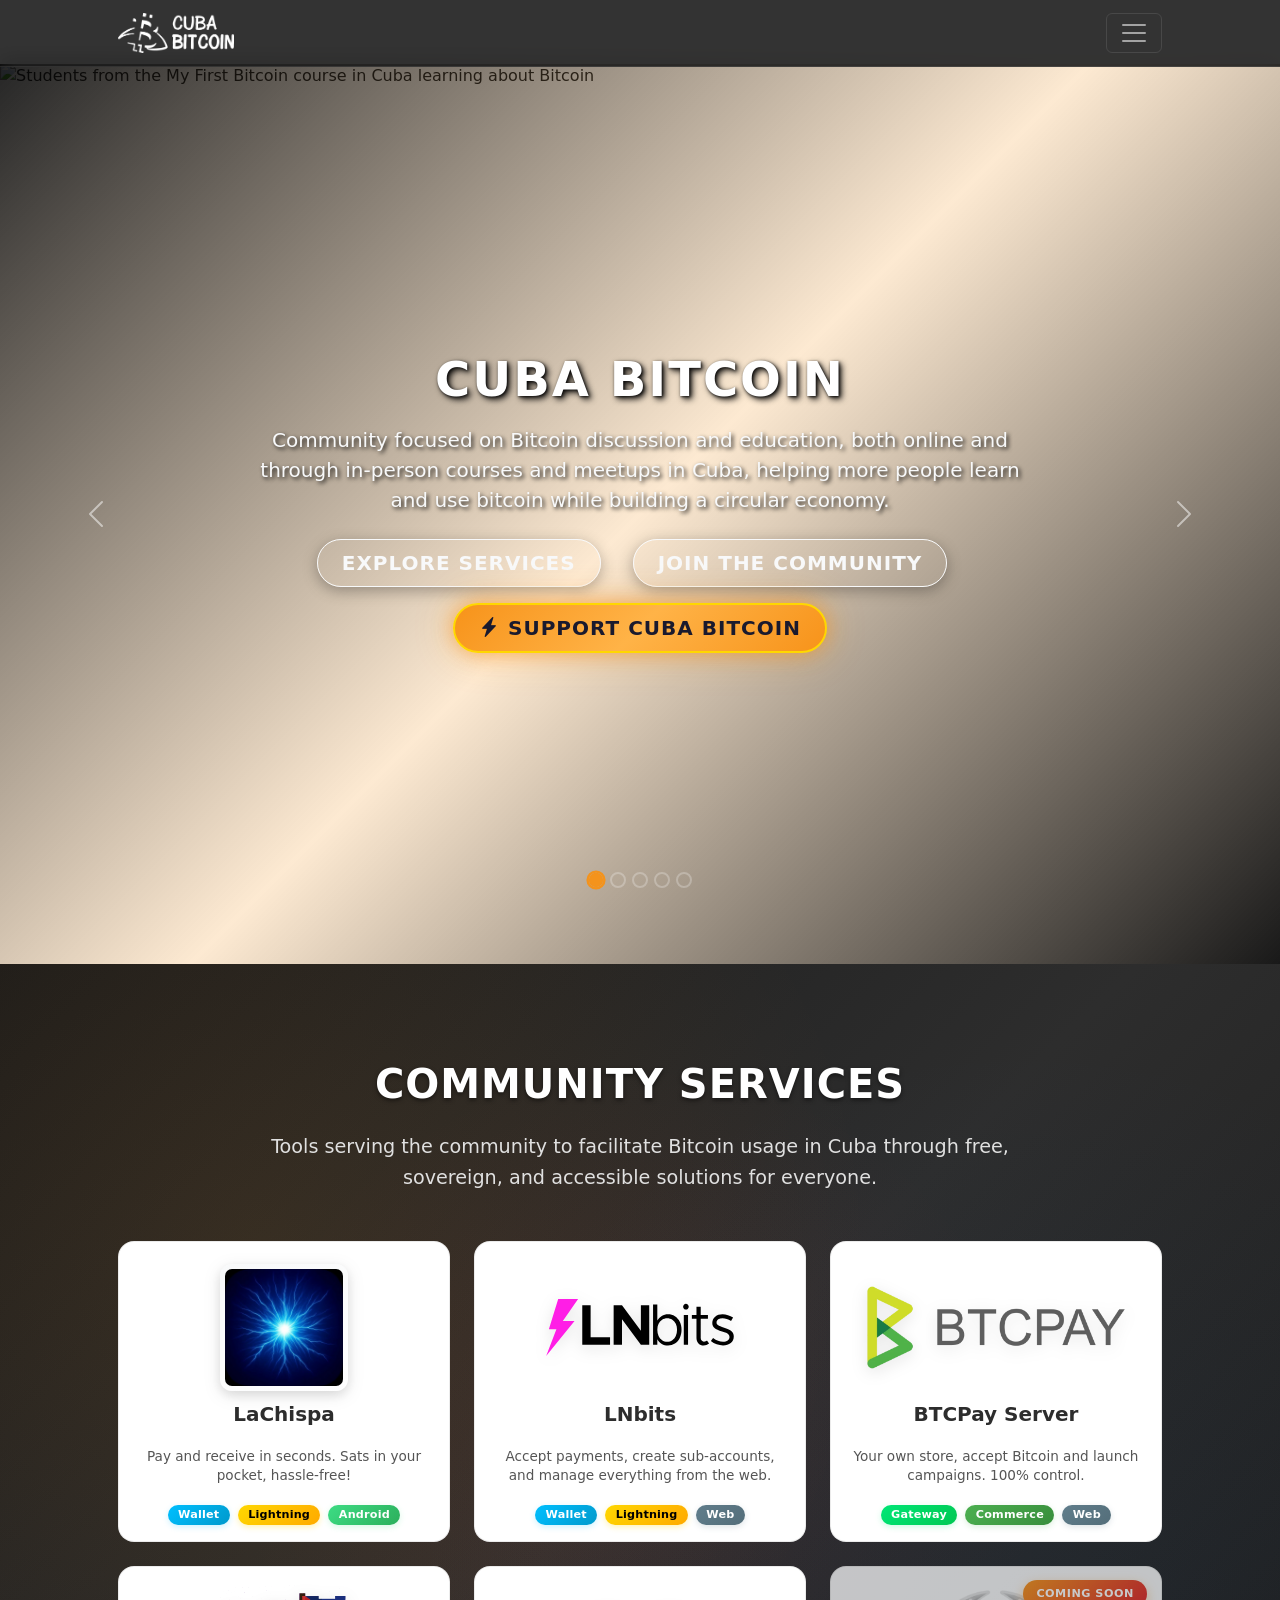
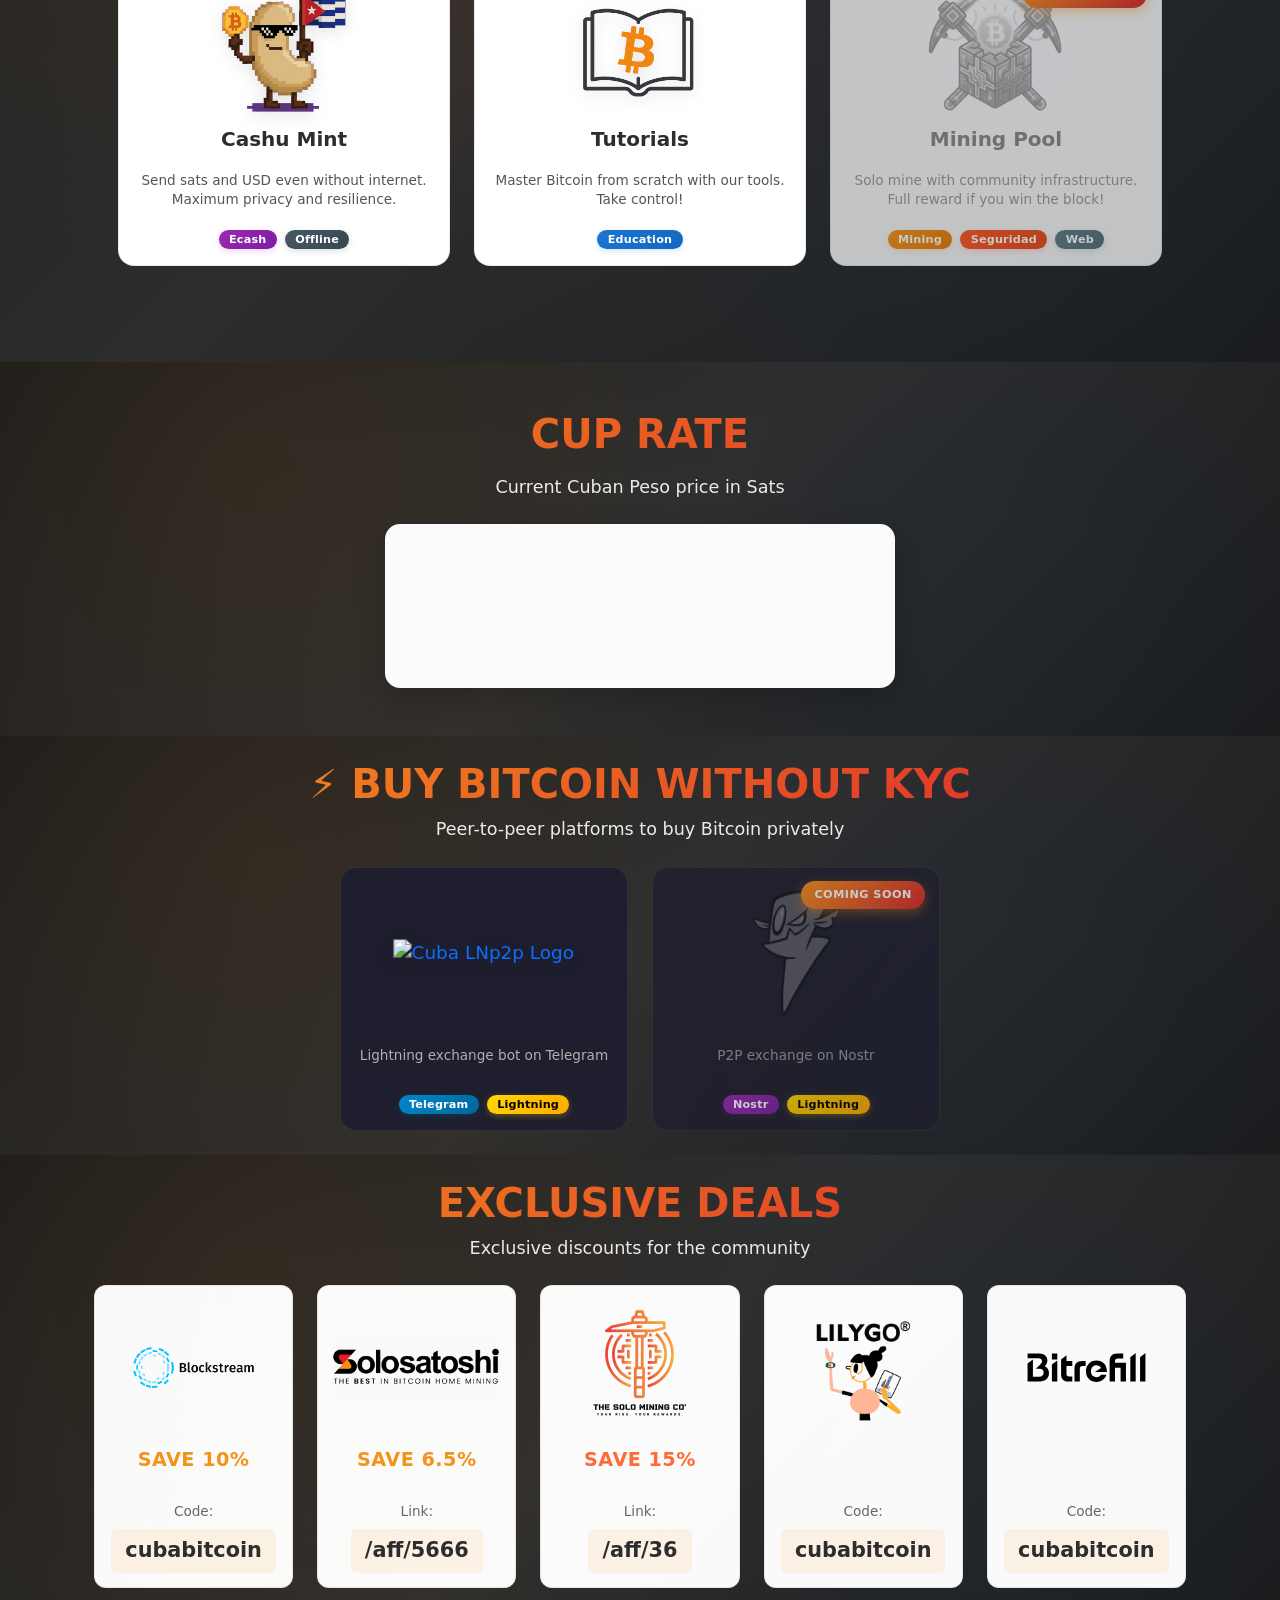
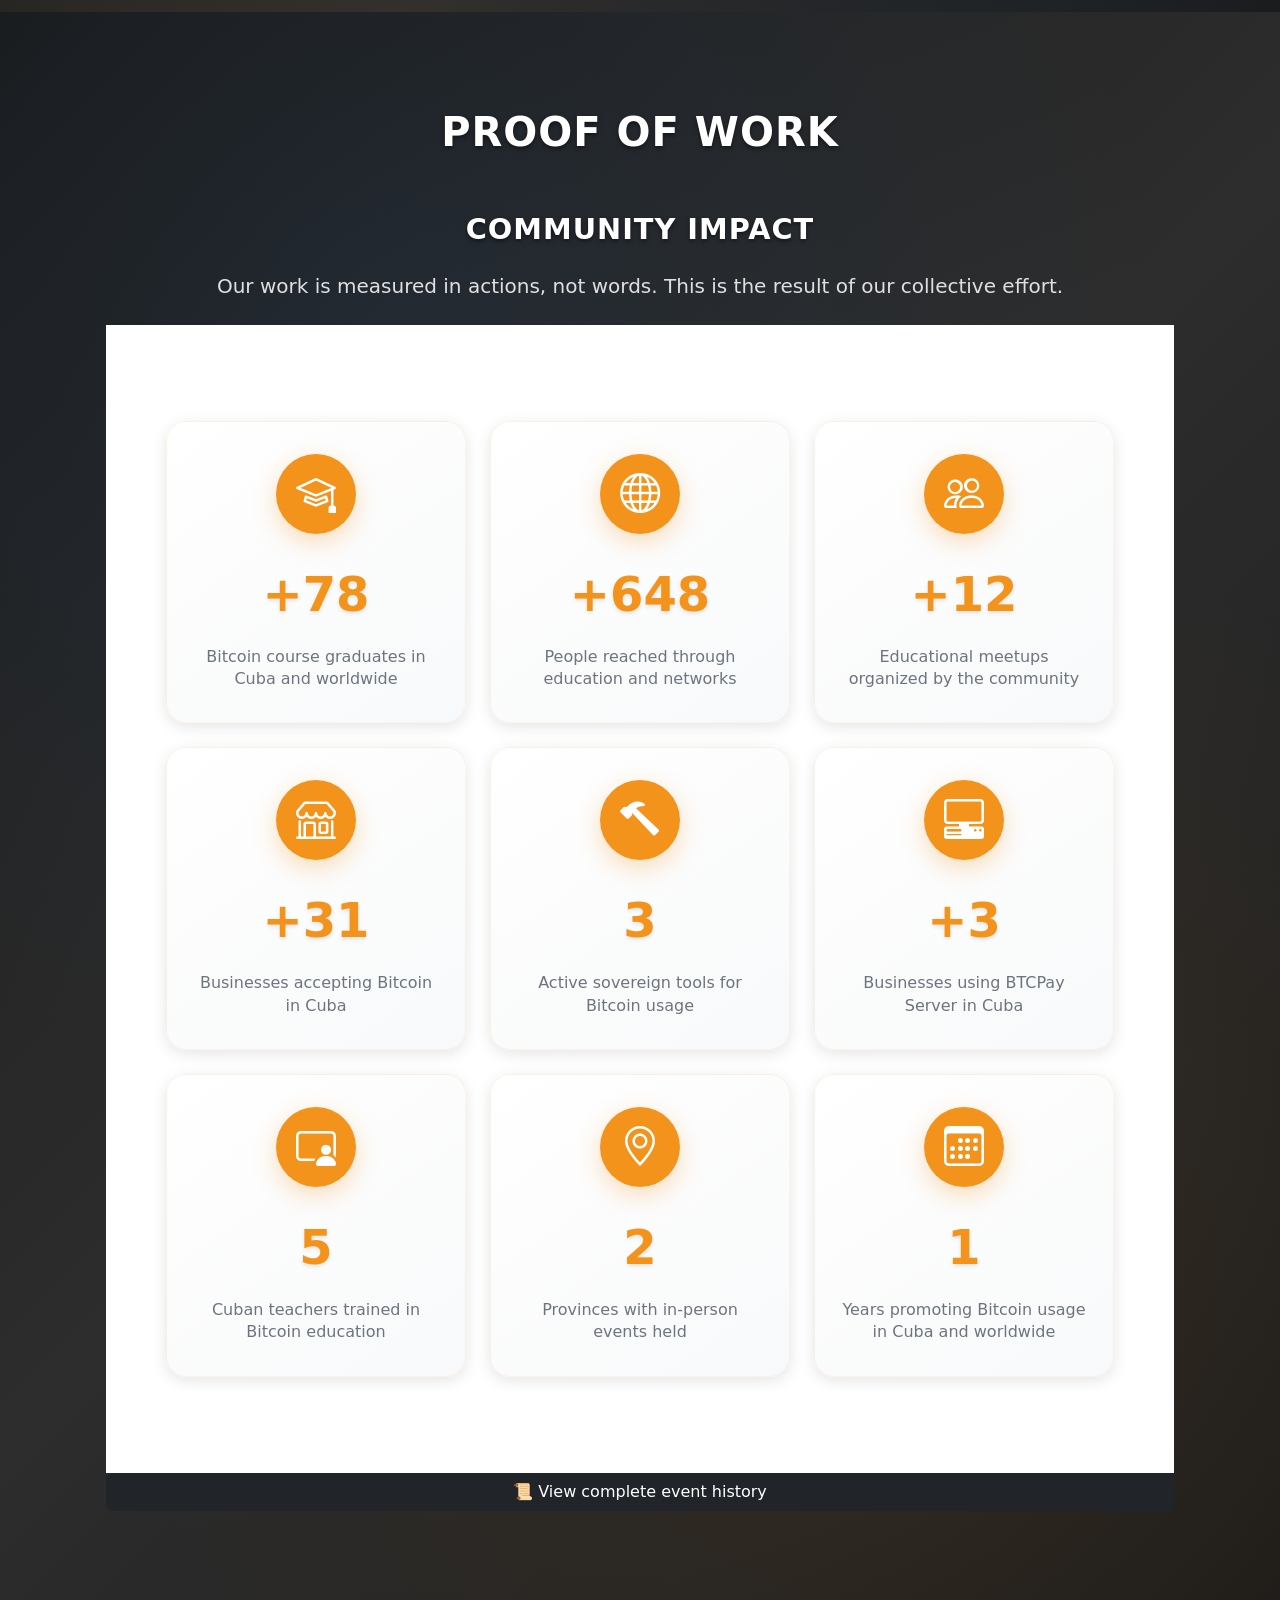
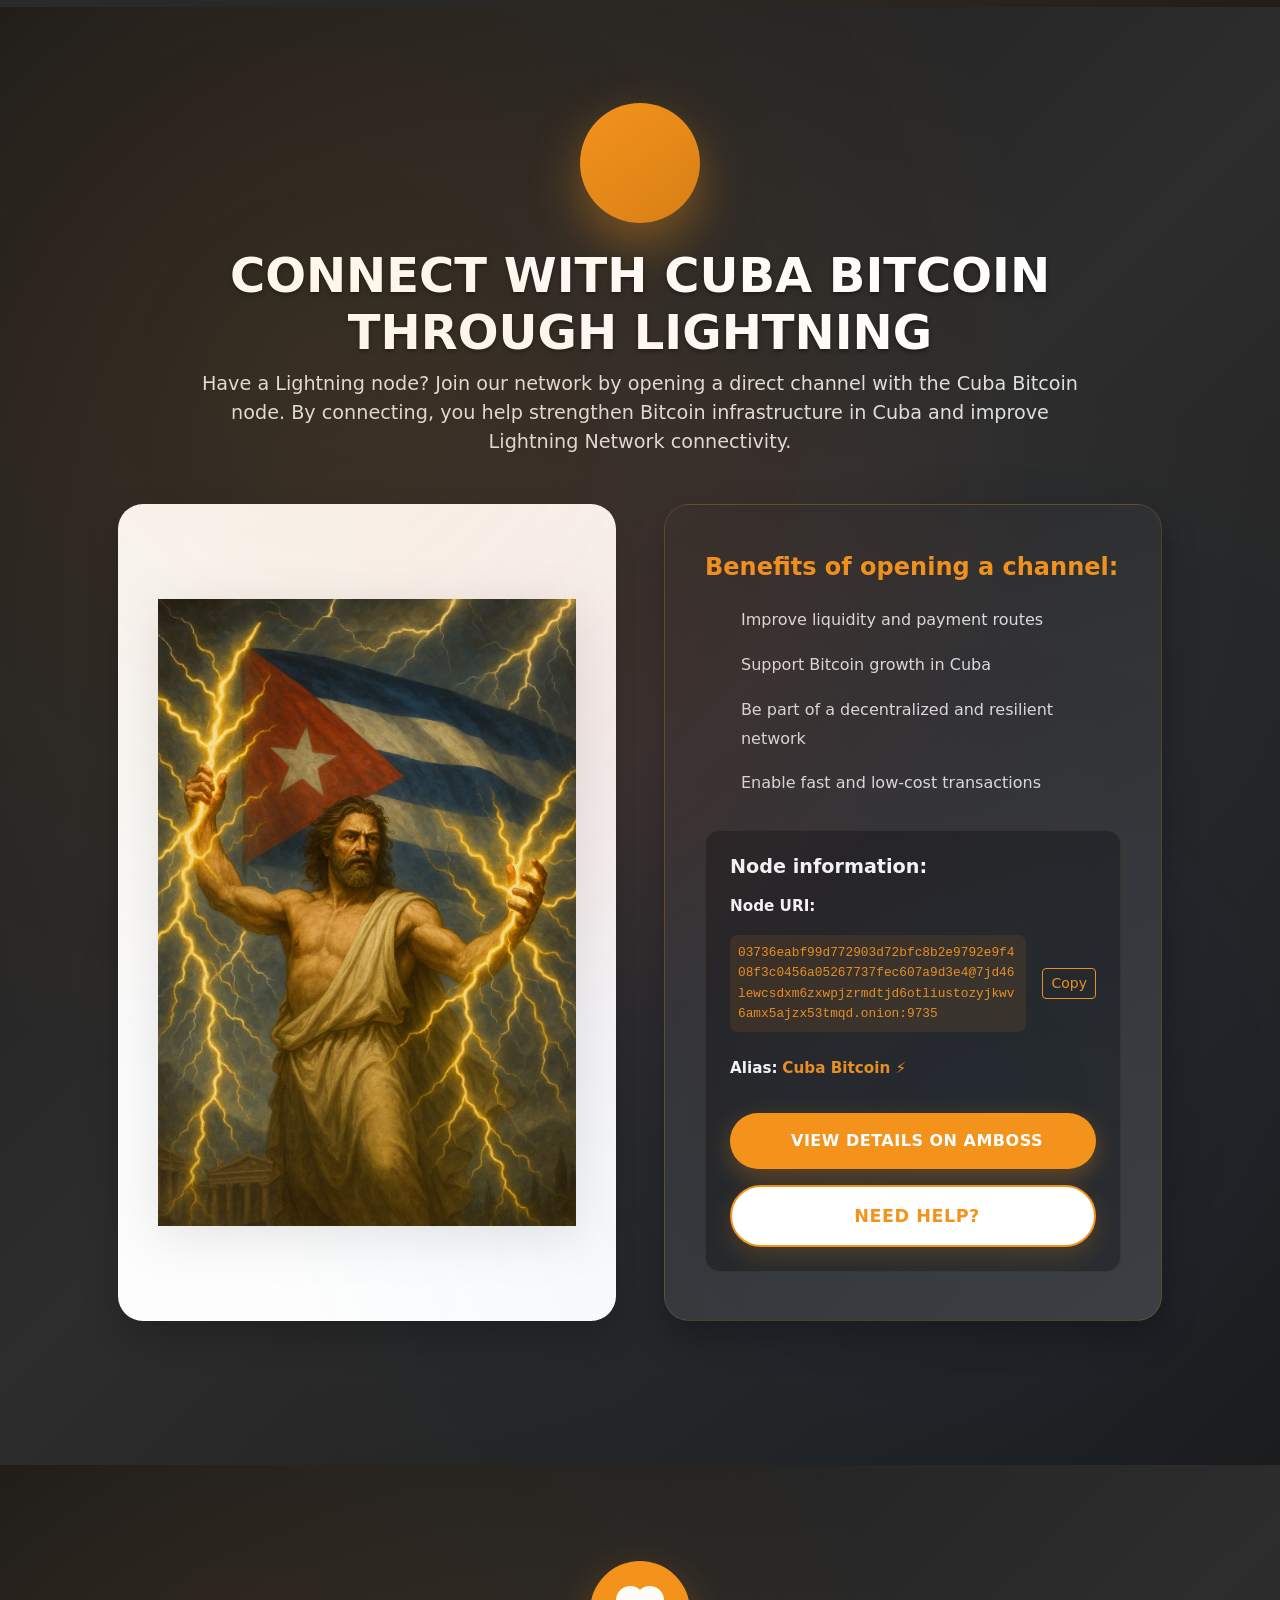
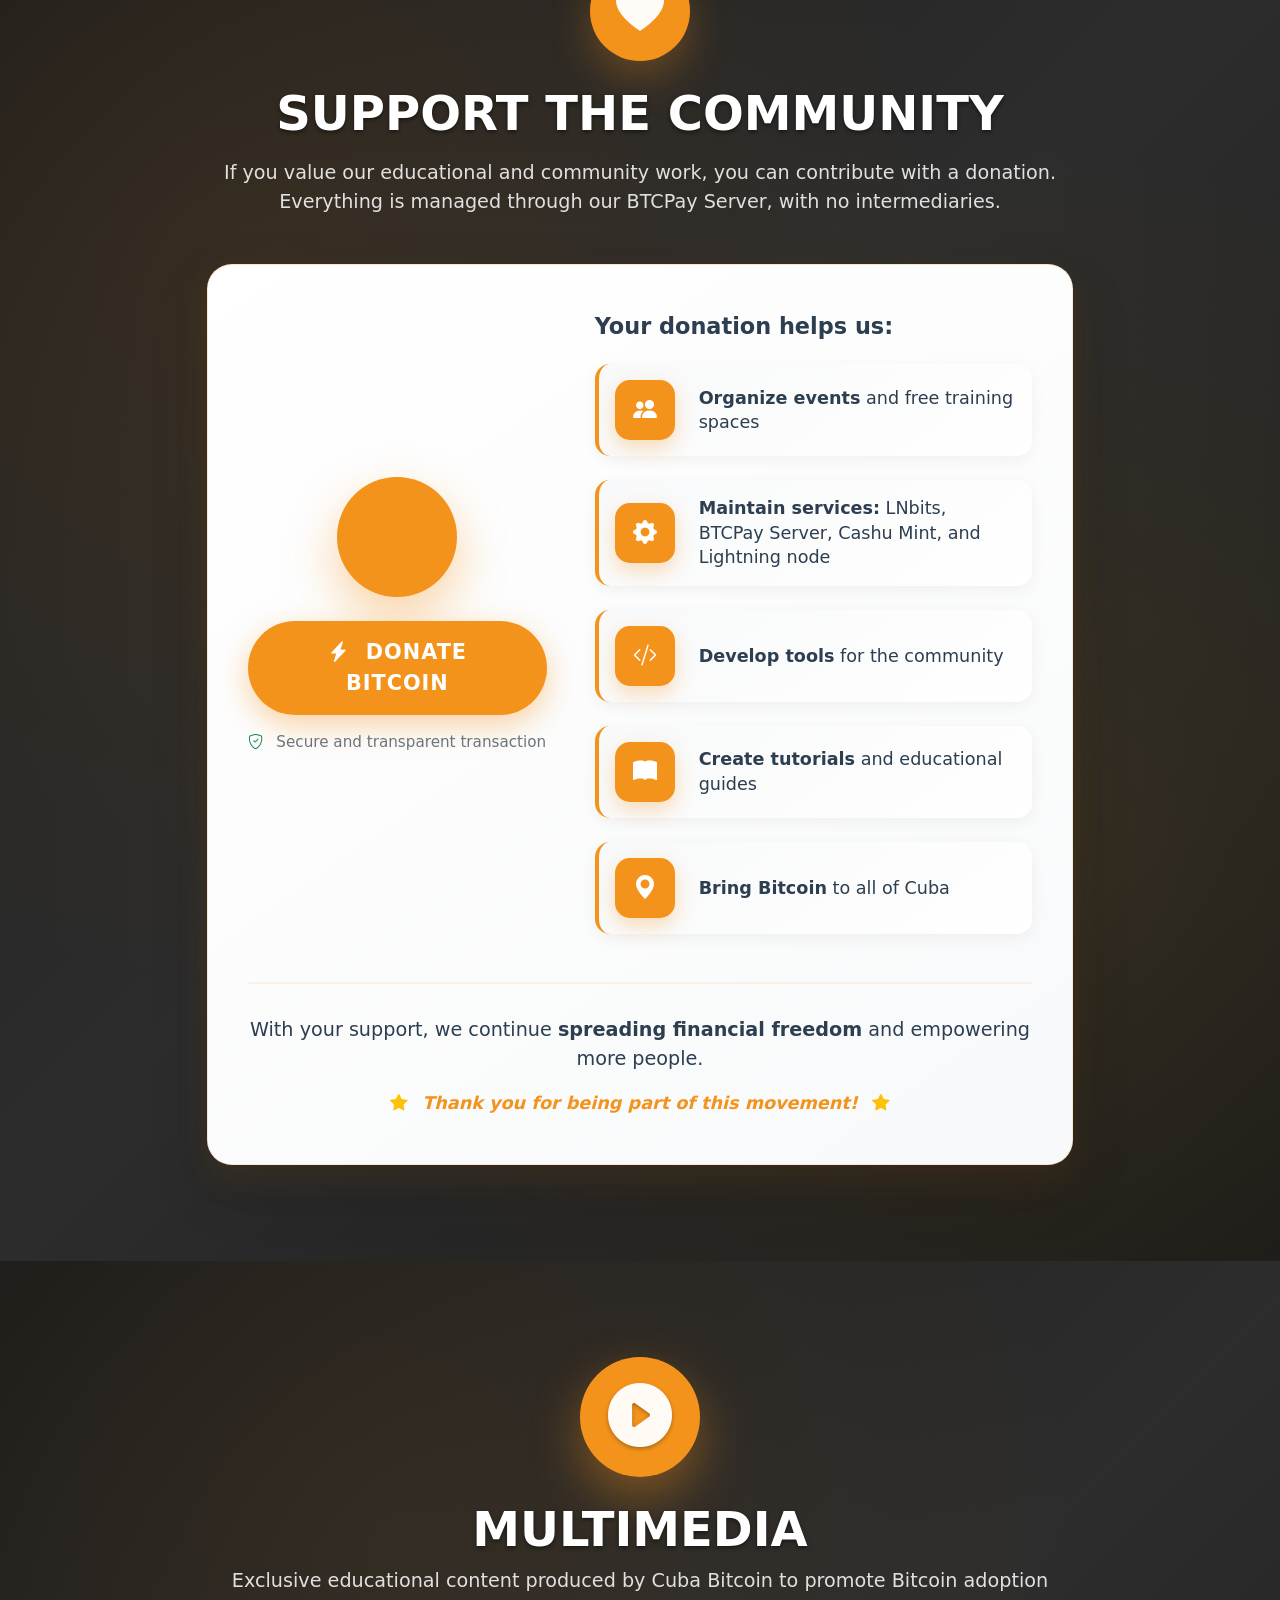
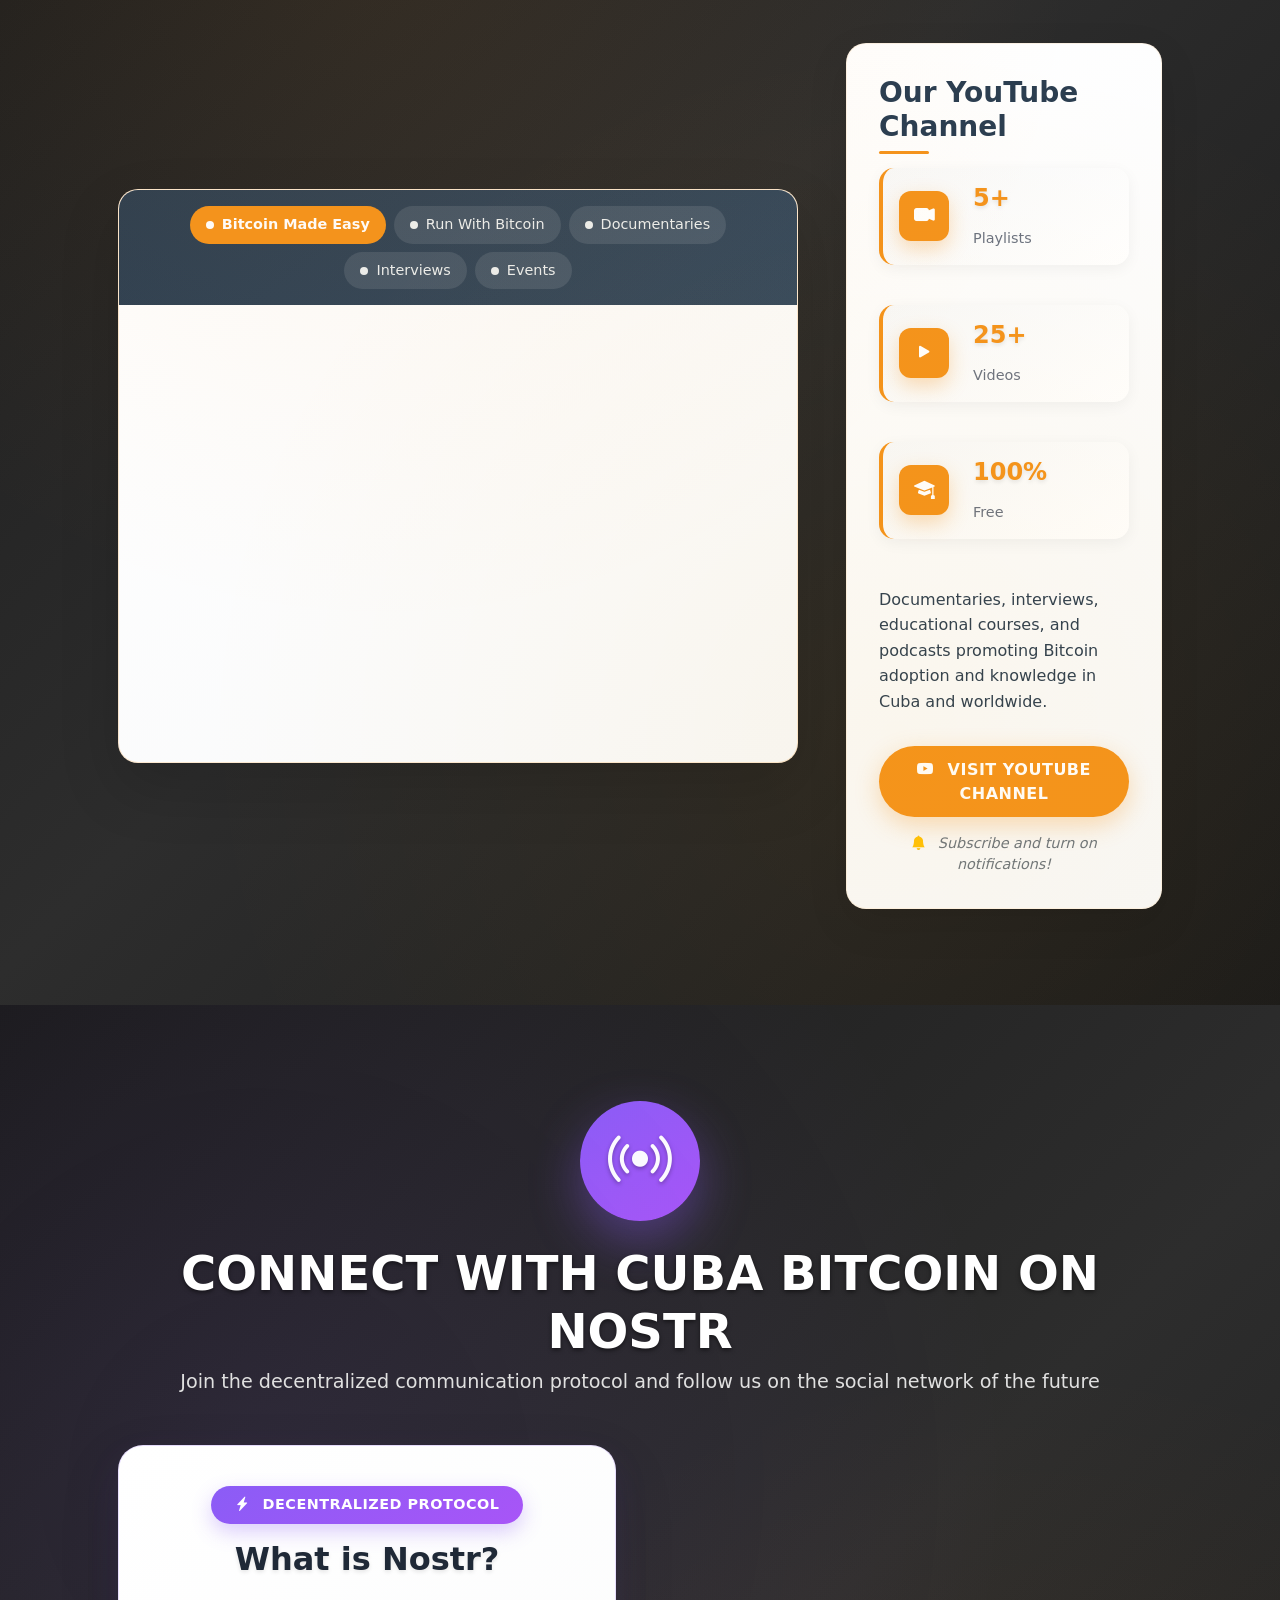
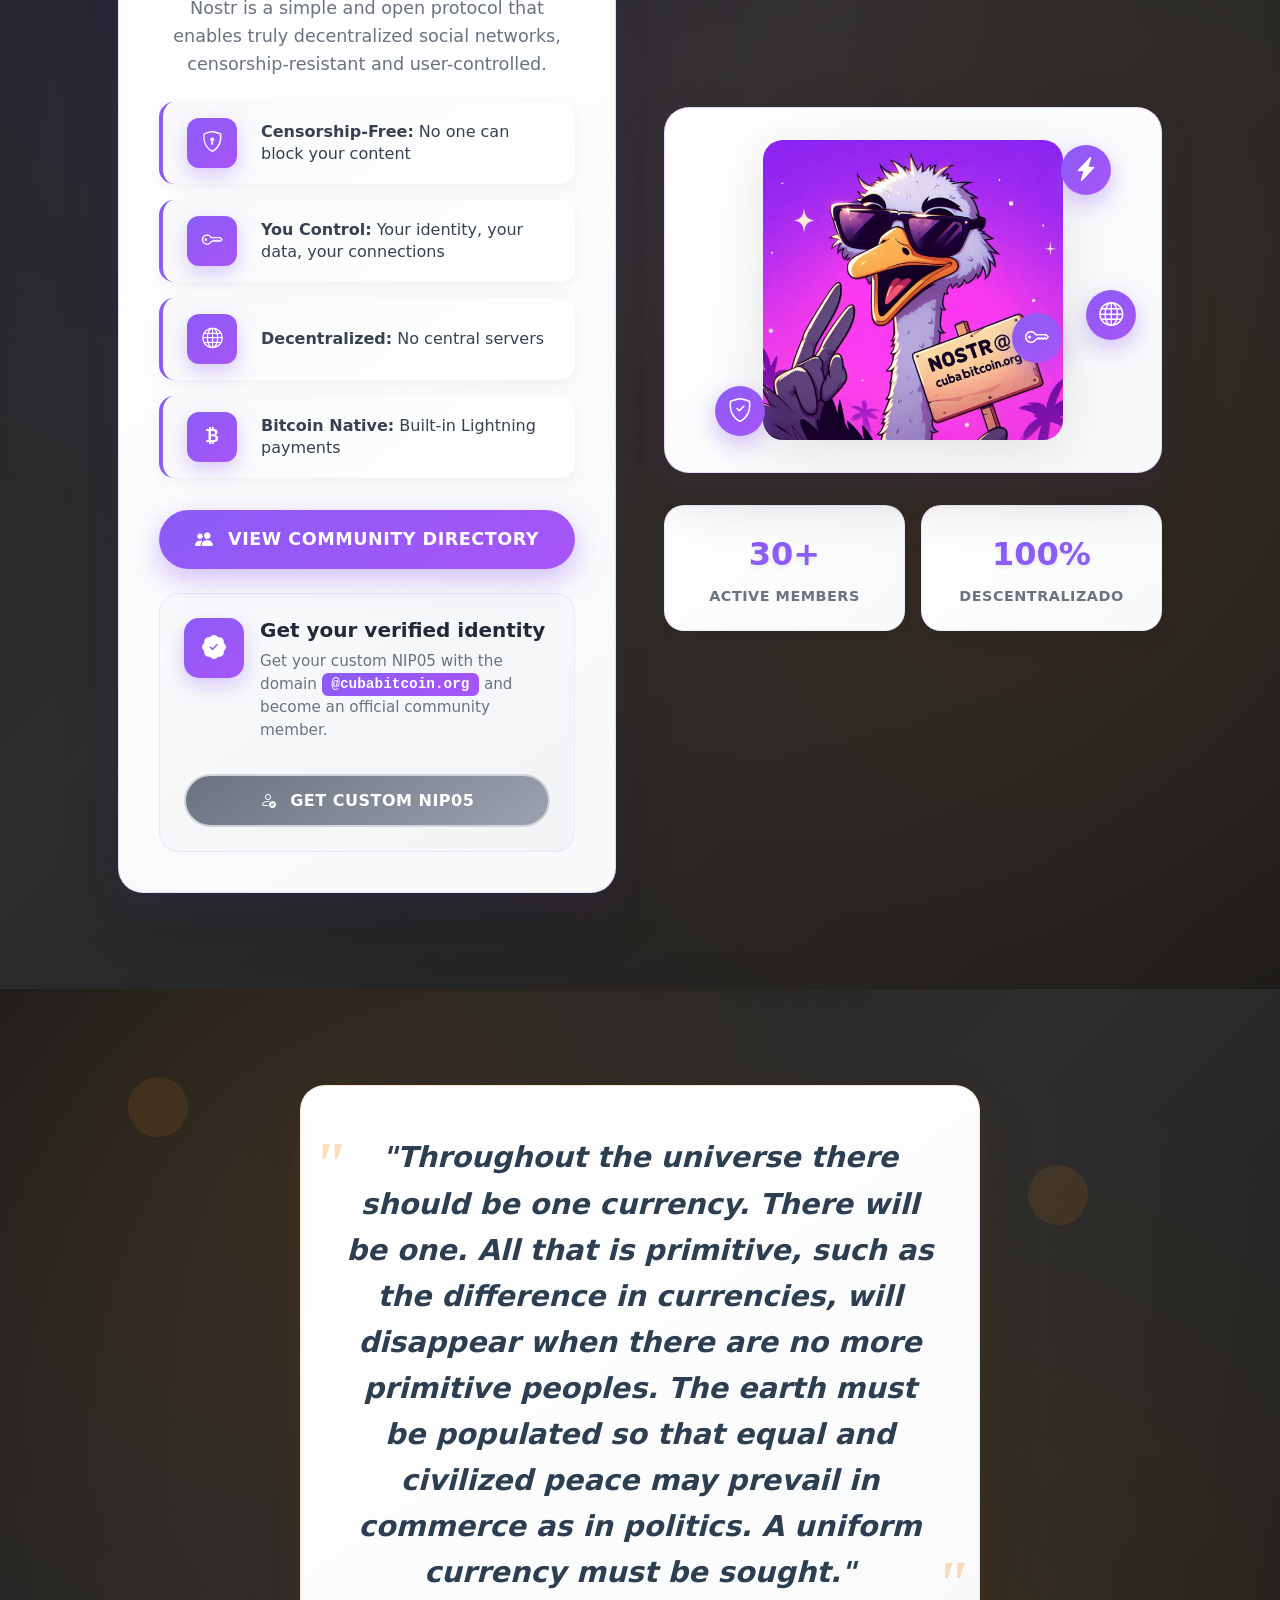
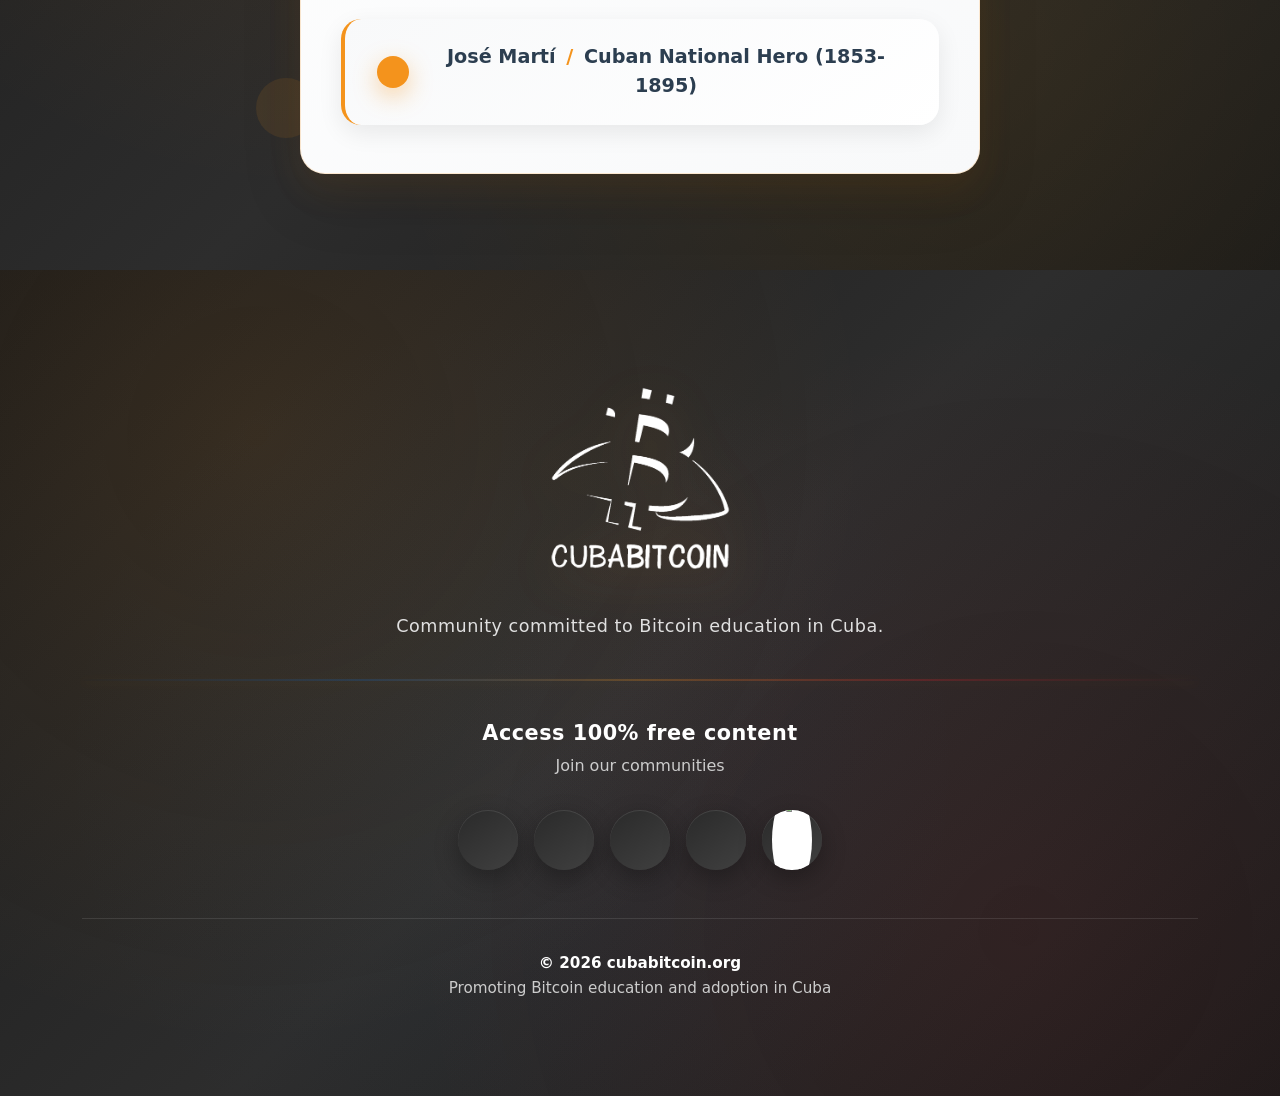
==== commit 8f8373bd: "fix menu" ====
--- a/en/index.html
+++ b/en/index.html
@@ -127,12 +127,12 @@
   <body id="top" data-bs-spy="scroll" data-bs-target="#navbar-example2" data-bs-root-margin="0px 0px -40%" data-bs-smooth-scroll="true" tabindex="0" class="mt-6">
 
         <!-- Responsive navbar-->
-        <nav id="navbar-example2" class="navbar navbar-expand-lg navbar-dark fixed-top bg-dark text-light">
+        <nav id="navbar-example2" class="navbar navbar-expand-xxl navbar-dark fixed-top bg-dark text-light">
             <div class="container-xl px-5">
                 <a class="navbar-brand" href="#"><img src="../img/CubaBitcoin-Hztal-BLANCO-transp.png" alt="Cuba Bitcoin - Comunidad de educación Bitcoin en Cuba" id="navbar-logo"></a>
                 <button class="navbar-toggler" type="button" data-bs-toggle="collapse" data-bs-target="#navbarSupportedContent" aria-controls="navbarSupportedContent" aria-expanded="false" aria-label="Toggle navigation"><span class="navbar-toggler-icon"></span></button>
                 <div class="collapse navbar-collapse" id="navbarSupportedContent">
-                    <ul class="navbar-nav ms-auto mb-2 mb-lg-0 fw-bold text-uppercase">
+                    <ul class="navbar-nav ms-auto mb-2 mb-xxl-0 fw-bold text-uppercase">
                         <li class="nav-item"><a class="nav-link" href="#top">Home</a></li>
                         <li class="nav-item"><a class="nav-link" href="#scrollspytools">Services</a></li>
                         <li class="nav-item"><a class="nav-link" href="#scrollspybuy">Buy BTC</a></li>
@@ -143,7 +143,7 @@
                         <li class="nav-item"><a class="nav-link" href="#scrollspynostr-anchor">Connect</a></li>
                         <li class="nav-item"><a class="nav-link" href="#scrollspycontact">Contact</a></li>
                         <!-- Language Switcher -->
-                        <li class="nav-item dropdown ms-lg-3">
+                        <li class="nav-item dropdown ms-xxl-3">
                             <a class="nav-link dropdown-toggle" href="#" role="button" data-bs-toggle="dropdown" aria-expanded="false">
                                 <i class="bi bi-globe2 me-1"></i>EN
                             </a>
--- a/css/global.css
+++ b/css/global.css
@@ -105,6 +105,7 @@
 .hero-slide {
   position: relative;
   min-height: 100vh;
+  overflow: hidden;
 }
 
 .hero-slide img {
@@ -136,12 +137,14 @@
   z-index: 2;
   width: 90%;
   max-width: 800px;
+  max-height: calc(100vh - 10rem);
+  overflow: hidden;
 }
 
 .hero-title {
-  font-size: 3.5rem;
+  font-size: 3rem;
   color: #ffffff;
-  text-shadow: 3px 3px 6px rgba(0, 0, 0, 0.9), 
+  text-shadow: 3px 3px 6px rgba(0, 0, 0, 0.9),
                1px 1px 3px rgba(0, 0, 0, 0.8);
   font-weight: 900;
   letter-spacing: 2px;
@@ -155,11 +158,11 @@
 }
 
 .hero-subtitle {
-  font-size: 1.5rem;
+  font-size: 1.25rem;
   color: #f8f9fa;
   text-shadow: 2px 2px 4px rgba(0, 0, 0, 0.9);
-  line-height: 1.6;
-  margin-bottom: 2rem;
+  line-height: 1.5;
+  margin-bottom: 1.5rem;
   font-weight: 500;
 }
 
@@ -4368,26 +4371,7 @@
     display: none;
   }
   
-  /* Navbar mejor en móviles */
-  .navbar-nav {
-    text-align: center;
-  }
-  
-  .navbar-nav .nav-link {
-    padding: 0.75rem 1rem;
-    border-bottom: 1px solid rgba(255,255,255,0.1);
-  }
-  
-  .navbar-nav .nav-link:last-child {
-    border-bottom: none;
-  }
-  
-  .navbar-collapse {
-    background-color: rgba(0,0,0,0.95);
-    margin-top: 1rem;
-    border-radius: 0.5rem;
-    padding: 1rem;
-  }
+  /* Navbar styles moved to @media (max-width: 1399px) below */
   
   /* Multimedia section responsive */
   #playlistCarousel iframe {
@@ -4848,6 +4832,25 @@
     background: linear-gradient(135deg, #1a1a1a 0%, #2d2d2d 50%, #1a1a1a 100%);
     position: relative;
     overflow: hidden;
+}
+
+/* Tarjetas oscuras solo en sección Compra P2P */
+.compra-p2p-grid-section .p2p-item {
+    background: #1e1e2e;
+    border-color: rgba(255, 255, 255, 0.08);
+}
+
+.compra-p2p-grid-section .p2p-item:hover {
+    background: #252538;
+    border-color: rgba(244, 147, 28, 0.4);
+}
+
+.compra-p2p-grid-section .p2p-card-title {
+    color: #f0f0f0;
+}
+
+.compra-p2p-grid-section .p2p-description {
+    color: #b0b0b0;
 }
 
 .compra-p2p-grid-section::before {
@@ -5319,6 +5322,61 @@
     margin: 0 auto;
     position: relative;
     z-index: 1;
+}
+
+/* Category Layout */
+.ofertas-category {
+    margin-bottom: 2rem;
+    position: relative;
+    z-index: 1;
+}
+
+.ofertas-category:last-child {
+    margin-bottom: 0;
+}
+
+.ofertas-category-title {
+    color: rgba(255, 255, 255, 0.85);
+    font-size: 1.2rem;
+    font-weight: 600;
+    text-transform: uppercase;
+    letter-spacing: 1px;
+    margin-bottom: 1rem;
+    text-align: center;
+}
+
+.ofertas-category-grid {
+    display: grid;
+    gap: 1.5rem;
+    max-width: 1400px;
+    margin: 0 auto;
+    justify-content: center;
+}
+
+/* Fila de categorías de 1 item lado a lado */
+.ofertas-category-row {
+    display: grid;
+    grid-template-columns: repeat(3, minmax(0, 300px));
+    gap: 1.5rem;
+    max-width: 1400px;
+    margin: 0 auto;
+    justify-content: center;
+    position: relative;
+    z-index: 1;
+}
+
+.ofertas-category-row .ofertas-category {
+    margin-bottom: 0;
+}
+
+/* 1 item → columna única centrada */
+.ofertas-category-grid-1 {
+    grid-template-columns: minmax(0, 300px);
+}
+
+/* 3 items → 3 columnas */
+.ofertas-category-grid-3 {
+    grid-template-columns: repeat(3, minmax(0, 300px));
 }
 
 /* Oferta Item - Flat Design */
@@ -5380,6 +5438,11 @@
     max-width: 125px;
 }
 
+/* Logos con bordes redondeados */
+.oferta-grid-logo-rounded {
+    border-radius: 20px;
+}
+
 /* Logos horizontales anchos - Blockstream, Bitrefill */
 .oferta-grid-logo-wide {
     max-width: 95%;
@@ -5421,7 +5484,7 @@
 }
 
 .oferta-discount-placeholder {
-    display: none;
+    visibility: hidden;
 }
 
 /* Code Text */
@@ -5455,6 +5518,23 @@
     .ofertas-grid {
         grid-template-columns: repeat(2, 1fr);
         gap: 1rem;
+    }
+
+    .ofertas-category-grid-3 {
+        grid-template-columns: 1fr;
+    }
+
+    .ofertas-category-row {
+        grid-template-columns: 1fr;
+        gap: 1.5rem;
+    }
+
+    .ofertas-category-row .ofertas-category {
+        margin-bottom: 0;
+    }
+
+    .ofertas-category {
+        margin-bottom: 1.5rem;
     }
 
     .ofertas-grid-title {
@@ -5793,8 +5873,28 @@
     font-size: 1.1rem;
 }
 
-/* Responsive: ocultar texto en móvil, solo mostrar icono */
-@media (max-width: 991px) {
+/* Navbar colapsado para pantallas menores a xxl */
+@media (max-width: 1399px) {
+    .navbar-nav {
+        text-align: center;
+    }
+
+    .navbar-nav .nav-link {
+        padding: 0.75rem 1rem;
+        border-bottom: 1px solid rgba(255,255,255,0.1);
+    }
+
+    .navbar-nav .nav-link:last-child {
+        border-bottom: none;
+    }
+
+    .navbar-collapse {
+        background-color: rgba(0,0,0,0.95);
+        margin-top: 1rem;
+        border-radius: 0.5rem;
+        padding: 1rem;
+    }
+
     .navbar .dropdown-toggle {
         padding: 0.5rem;
     }
--- a/css/global.css
+++ b/css/global.css
@@ -105,6 +105,7 @@
 .hero-slide {
   position: relative;
   min-height: 100vh;
+  overflow: hidden;
 }
 
 .hero-slide img {
@@ -136,12 +137,14 @@
   z-index: 2;
   width: 90%;
   max-width: 800px;
+  max-height: calc(100vh - 10rem);
+  overflow: hidden;
 }
 
 .hero-title {
-  font-size: 3.5rem;
+  font-size: 3rem;
   color: #ffffff;
-  text-shadow: 3px 3px 6px rgba(0, 0, 0, 0.9), 
+  text-shadow: 3px 3px 6px rgba(0, 0, 0, 0.9),
                1px 1px 3px rgba(0, 0, 0, 0.8);
   font-weight: 900;
   letter-spacing: 2px;
@@ -155,11 +158,11 @@
 }
 
 .hero-subtitle {
-  font-size: 1.5rem;
+  font-size: 1.25rem;
   color: #f8f9fa;
   text-shadow: 2px 2px 4px rgba(0, 0, 0, 0.9);
-  line-height: 1.6;
-  margin-bottom: 2rem;
+  line-height: 1.5;
+  margin-bottom: 1.5rem;
   font-weight: 500;
 }
 
@@ -4368,26 +4371,7 @@
     display: none;
   }
   
-  /* Navbar mejor en móviles */
-  .navbar-nav {
-    text-align: center;
-  }
-  
-  .navbar-nav .nav-link {
-    padding: 0.75rem 1rem;
-    border-bottom: 1px solid rgba(255,255,255,0.1);
-  }
-  
-  .navbar-nav .nav-link:last-child {
-    border-bottom: none;
-  }
-  
-  .navbar-collapse {
-    background-color: rgba(0,0,0,0.95);
-    margin-top: 1rem;
-    border-radius: 0.5rem;
-    padding: 1rem;
-  }
+  /* Navbar styles moved to @media (max-width: 1399px) below */
   
   /* Multimedia section responsive */
   #playlistCarousel iframe {
@@ -4848,6 +4832,25 @@
     background: linear-gradient(135deg, #1a1a1a 0%, #2d2d2d 50%, #1a1a1a 100%);
     position: relative;
     overflow: hidden;
+}
+
+/* Tarjetas oscuras solo en sección Compra P2P */
+.compra-p2p-grid-section .p2p-item {
+    background: #1e1e2e;
+    border-color: rgba(255, 255, 255, 0.08);
+}
+
+.compra-p2p-grid-section .p2p-item:hover {
+    background: #252538;
+    border-color: rgba(244, 147, 28, 0.4);
+}
+
+.compra-p2p-grid-section .p2p-card-title {
+    color: #f0f0f0;
+}
+
+.compra-p2p-grid-section .p2p-description {
+    color: #b0b0b0;
 }
 
 .compra-p2p-grid-section::before {
@@ -5319,6 +5322,61 @@
     margin: 0 auto;
     position: relative;
     z-index: 1;
+}
+
+/* Category Layout */
+.ofertas-category {
+    margin-bottom: 2rem;
+    position: relative;
+    z-index: 1;
+}
+
+.ofertas-category:last-child {
+    margin-bottom: 0;
+}
+
+.ofertas-category-title {
+    color: rgba(255, 255, 255, 0.85);
+    font-size: 1.2rem;
+    font-weight: 600;
+    text-transform: uppercase;
+    letter-spacing: 1px;
+    margin-bottom: 1rem;
+    text-align: center;
+}
+
+.ofertas-category-grid {
+    display: grid;
+    gap: 1.5rem;
+    max-width: 1400px;
+    margin: 0 auto;
+    justify-content: center;
+}
+
+/* Fila de categorías de 1 item lado a lado */
+.ofertas-category-row {
+    display: grid;
+    grid-template-columns: repeat(3, minmax(0, 300px));
+    gap: 1.5rem;
+    max-width: 1400px;
+    margin: 0 auto;
+    justify-content: center;
+    position: relative;
+    z-index: 1;
+}
+
+.ofertas-category-row .ofertas-category {
+    margin-bottom: 0;
+}
+
+/* 1 item → columna única centrada */
+.ofertas-category-grid-1 {
+    grid-template-columns: minmax(0, 300px);
+}
+
+/* 3 items → 3 columnas */
+.ofertas-category-grid-3 {
+    grid-template-columns: repeat(3, minmax(0, 300px));
 }
 
 /* Oferta Item - Flat Design */
@@ -5380,6 +5438,11 @@
     max-width: 125px;
 }
 
+/* Logos con bordes redondeados */
+.oferta-grid-logo-rounded {
+    border-radius: 20px;
+}
+
 /* Logos horizontales anchos - Blockstream, Bitrefill */
 .oferta-grid-logo-wide {
     max-width: 95%;
@@ -5421,7 +5484,7 @@
 }
 
 .oferta-discount-placeholder {
-    display: none;
+    visibility: hidden;
 }
 
 /* Code Text */
@@ -5455,6 +5518,23 @@
     .ofertas-grid {
         grid-template-columns: repeat(2, 1fr);
         gap: 1rem;
+    }
+
+    .ofertas-category-grid-3 {
+        grid-template-columns: 1fr;
+    }
+
+    .ofertas-category-row {
+        grid-template-columns: 1fr;
+        gap: 1.5rem;
+    }
+
+    .ofertas-category-row .ofertas-category {
+        margin-bottom: 0;
+    }
+
+    .ofertas-category {
+        margin-bottom: 1.5rem;
     }
 
     .ofertas-grid-title {
@@ -5793,8 +5873,28 @@
     font-size: 1.1rem;
 }
 
-/* Responsive: ocultar texto en móvil, solo mostrar icono */
-@media (max-width: 991px) {
+/* Navbar colapsado para pantallas menores a xxl */
+@media (max-width: 1399px) {
+    .navbar-nav {
+        text-align: center;
+    }
+
+    .navbar-nav .nav-link {
+        padding: 0.75rem 1rem;
+        border-bottom: 1px solid rgba(255,255,255,0.1);
+    }
+
+    .navbar-nav .nav-link:last-child {
+        border-bottom: none;
+    }
+
+    .navbar-collapse {
+        background-color: rgba(0,0,0,0.95);
+        margin-top: 1rem;
+        border-radius: 0.5rem;
+        padding: 1rem;
+    }
+
     .navbar .dropdown-toggle {
         padding: 0.5rem;
     }
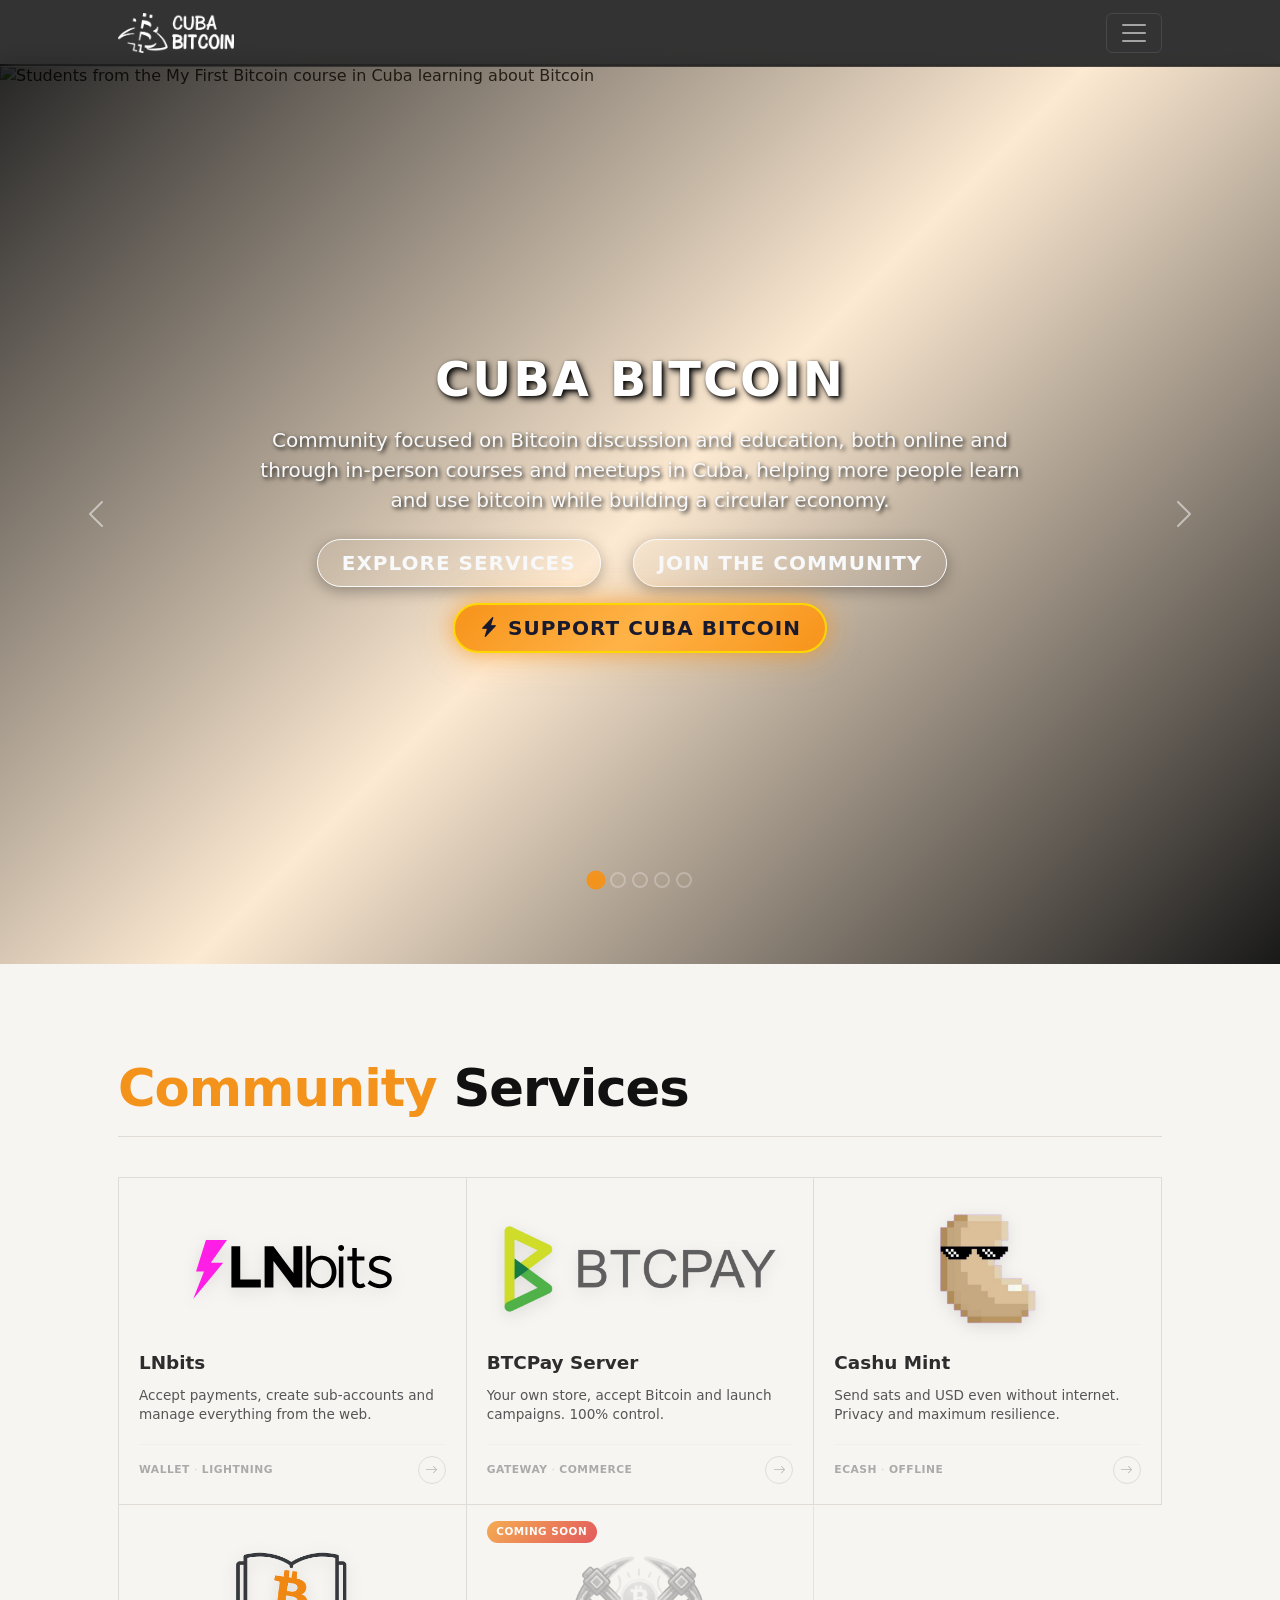
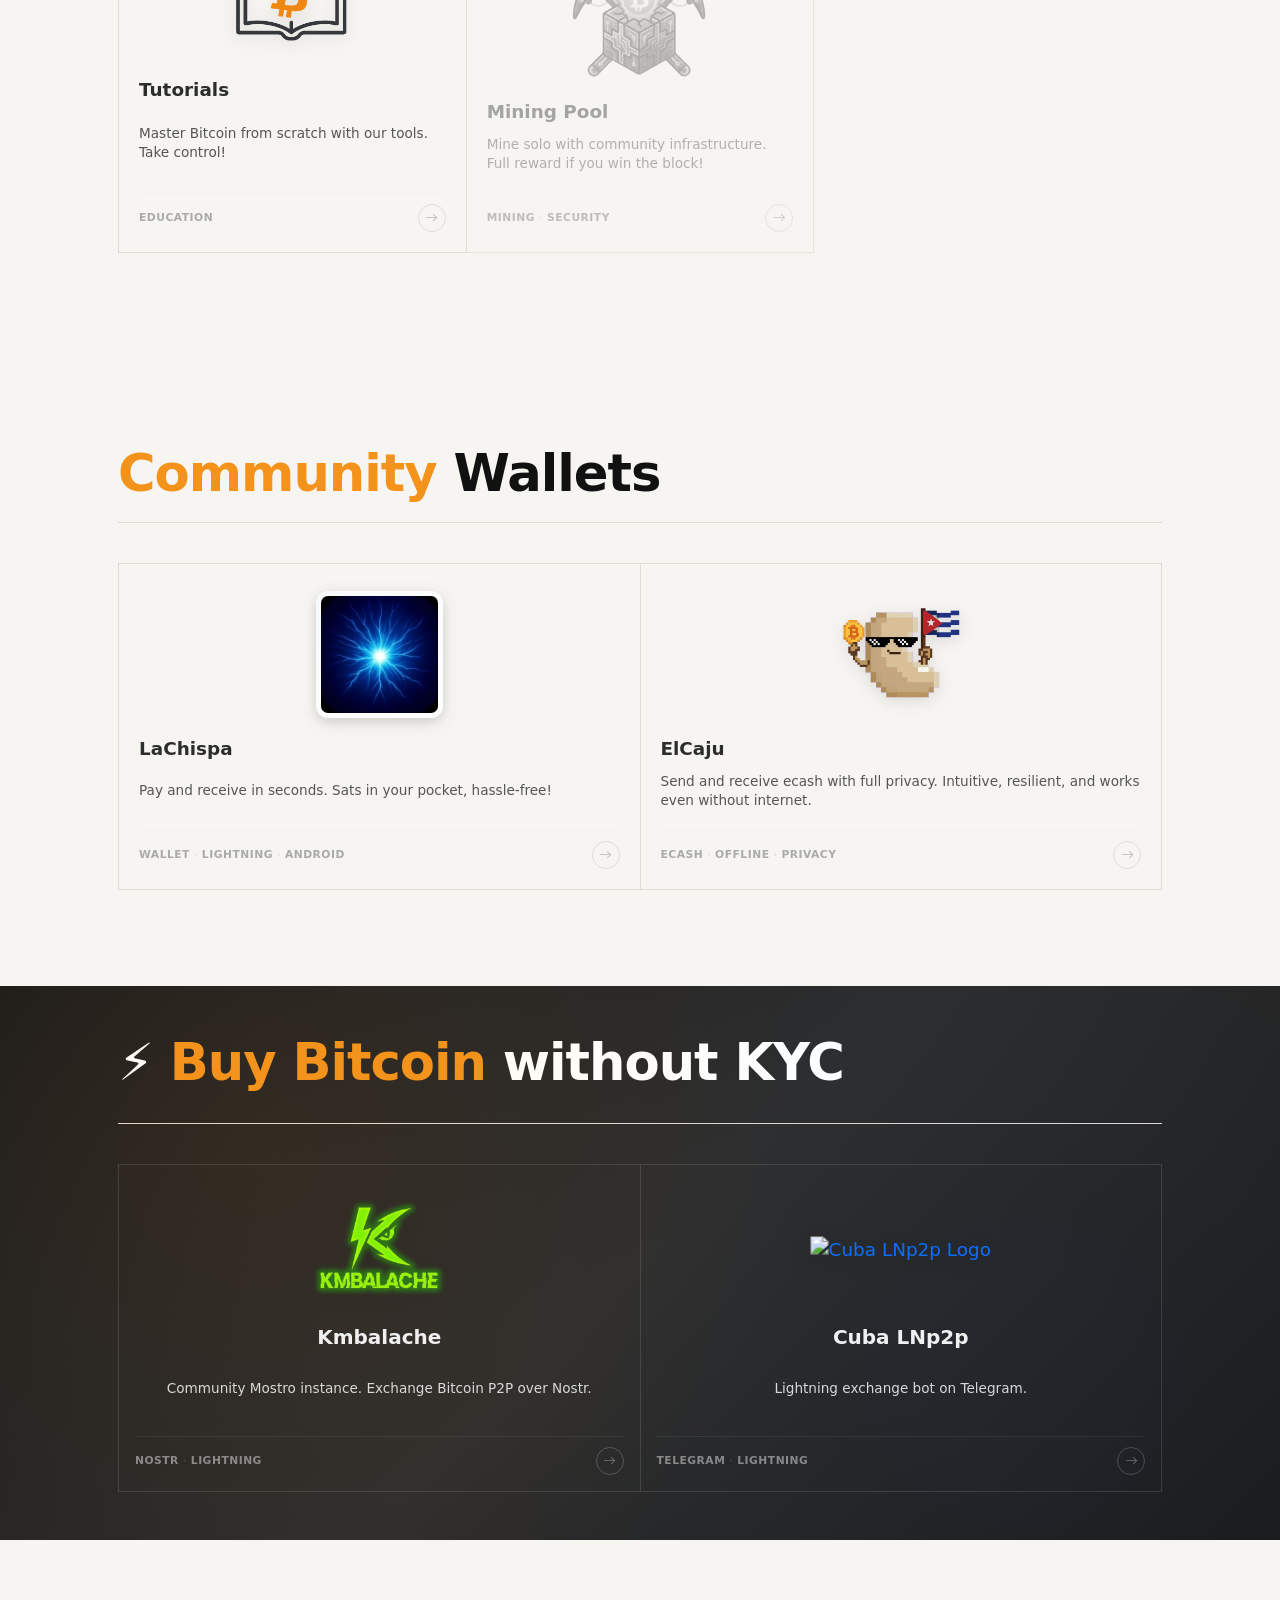
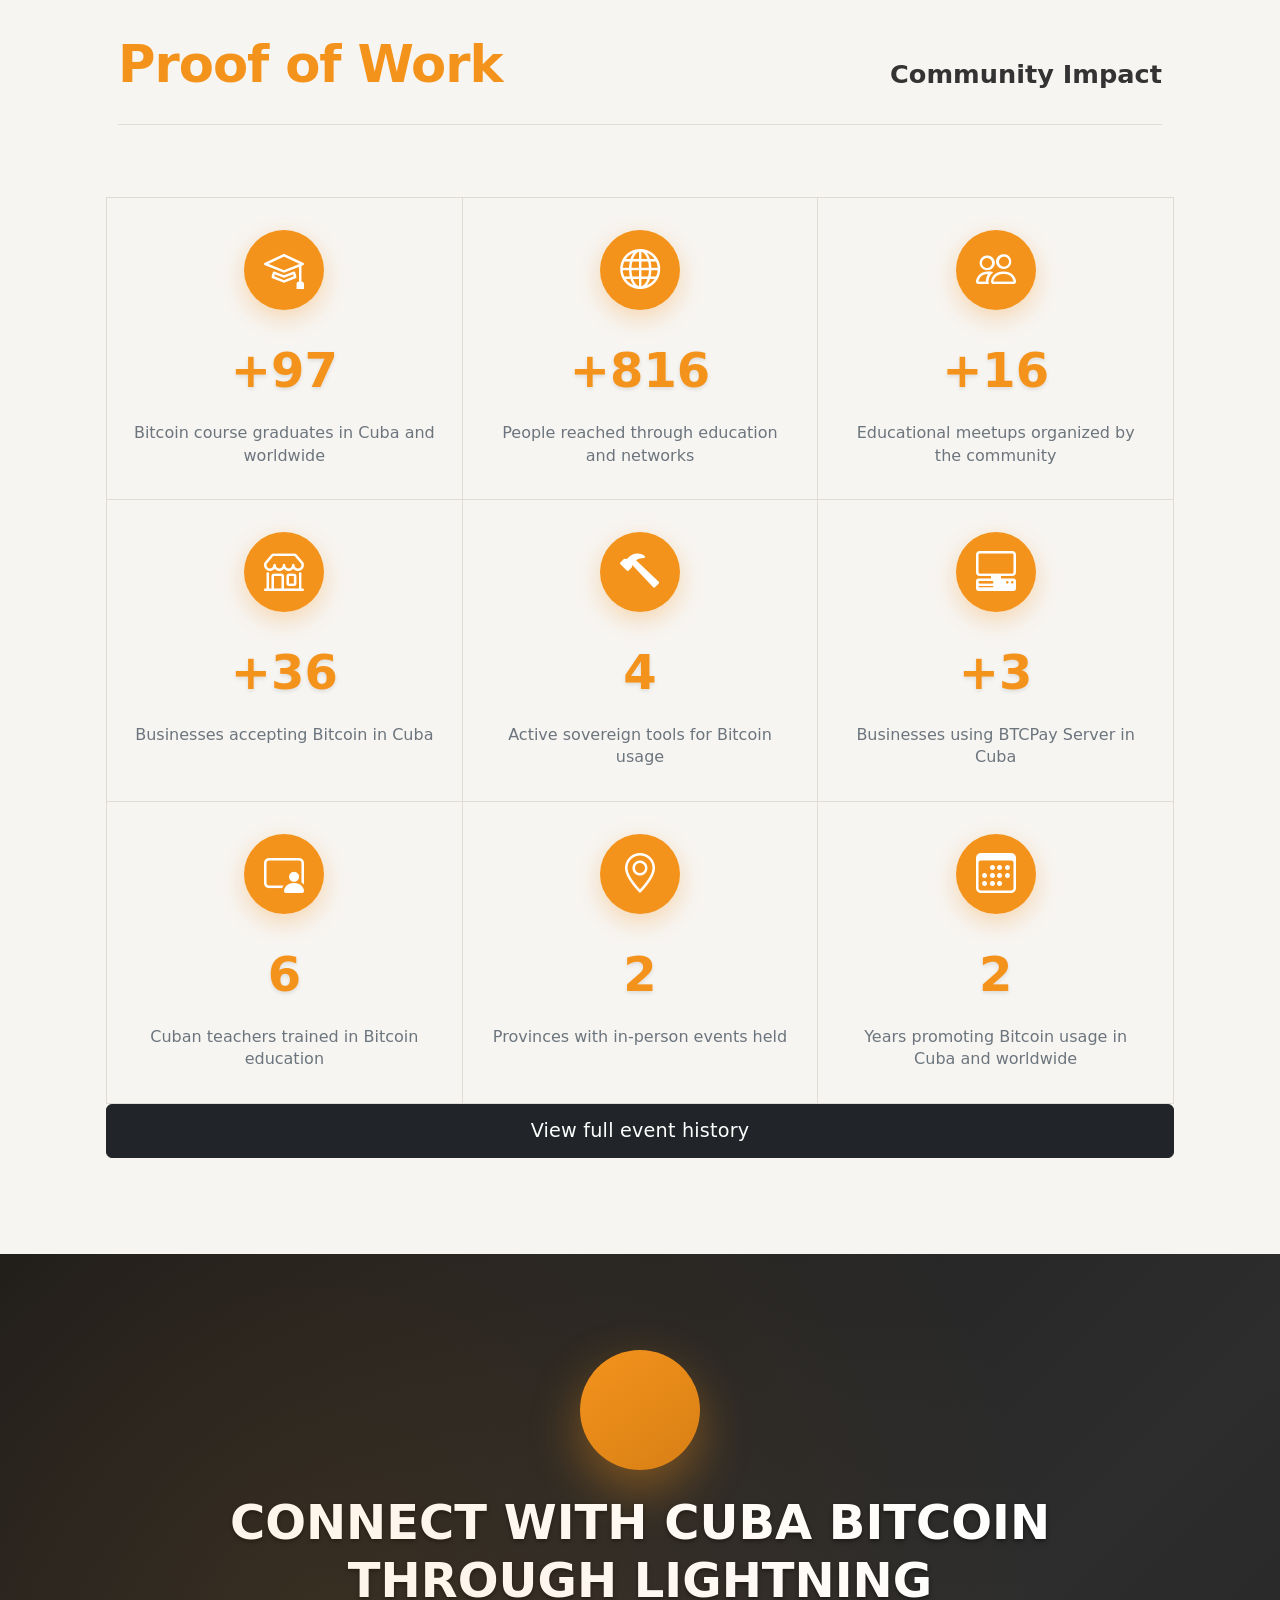
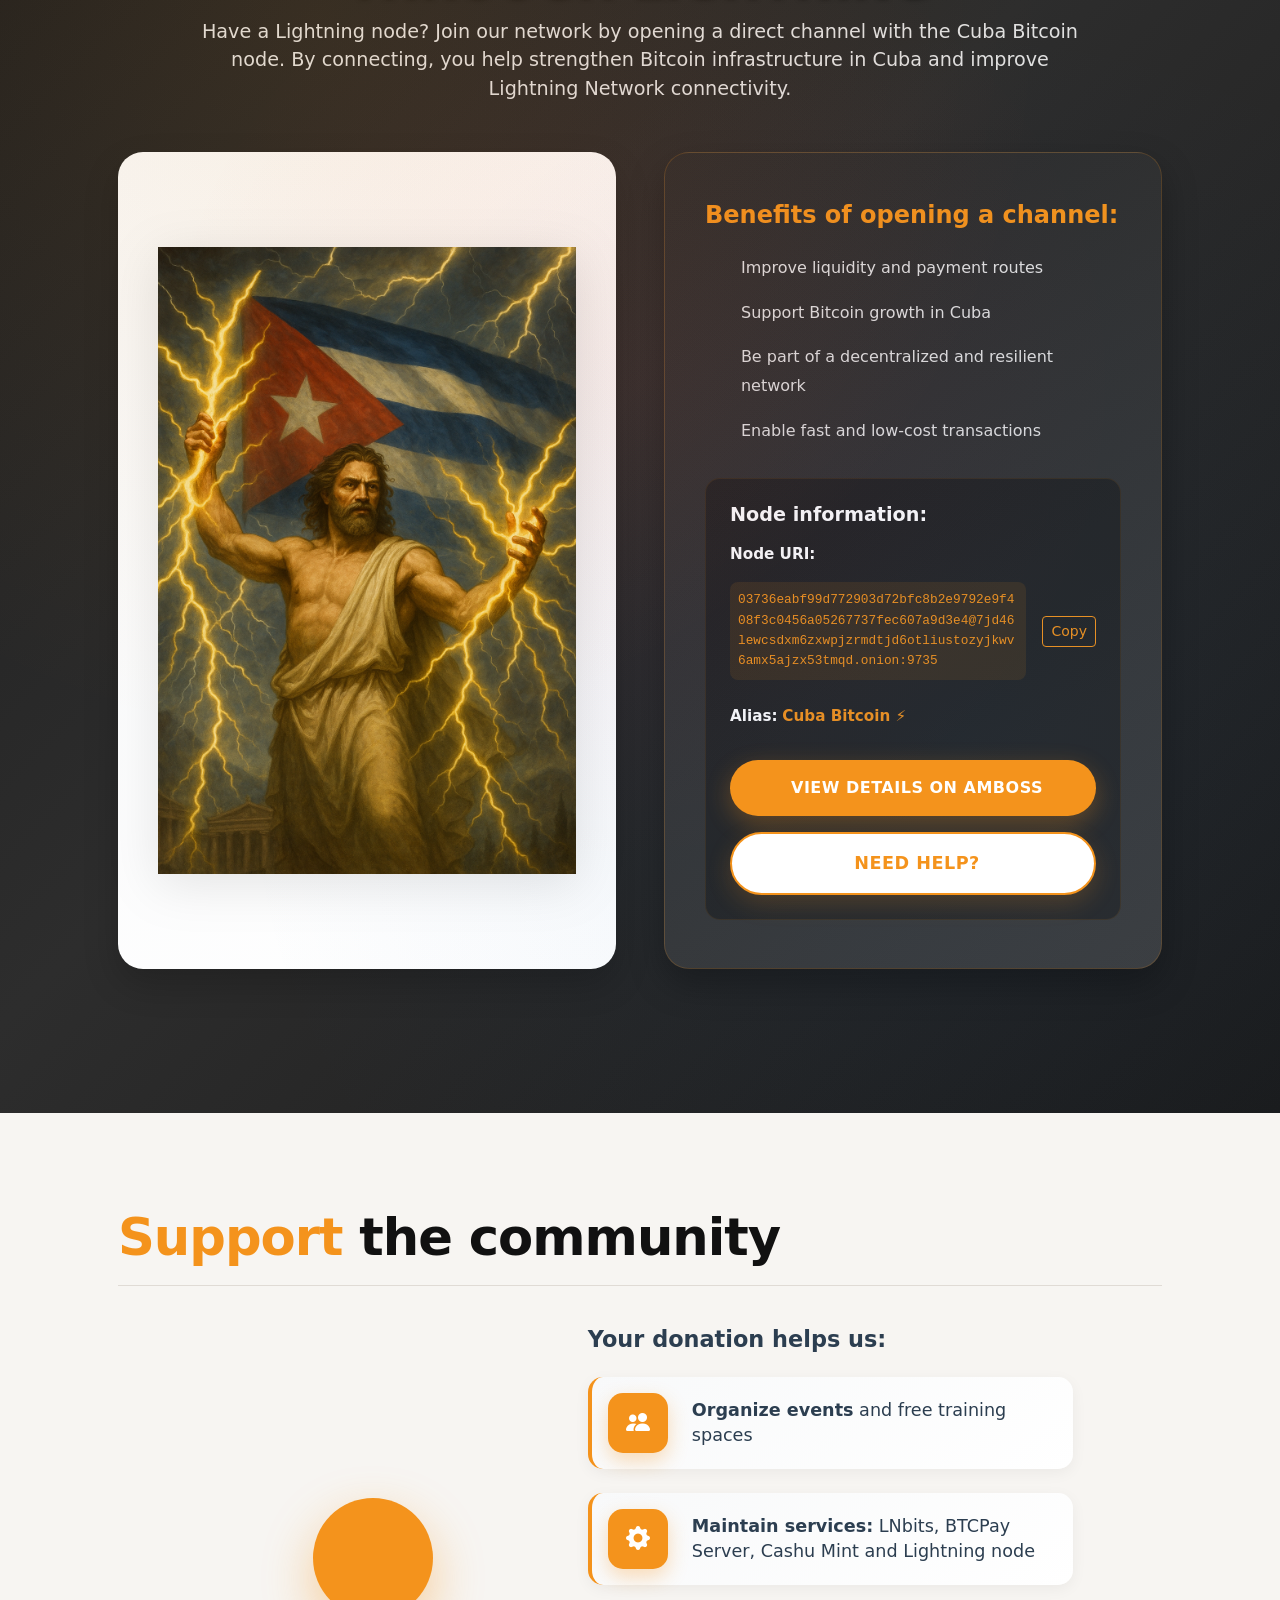
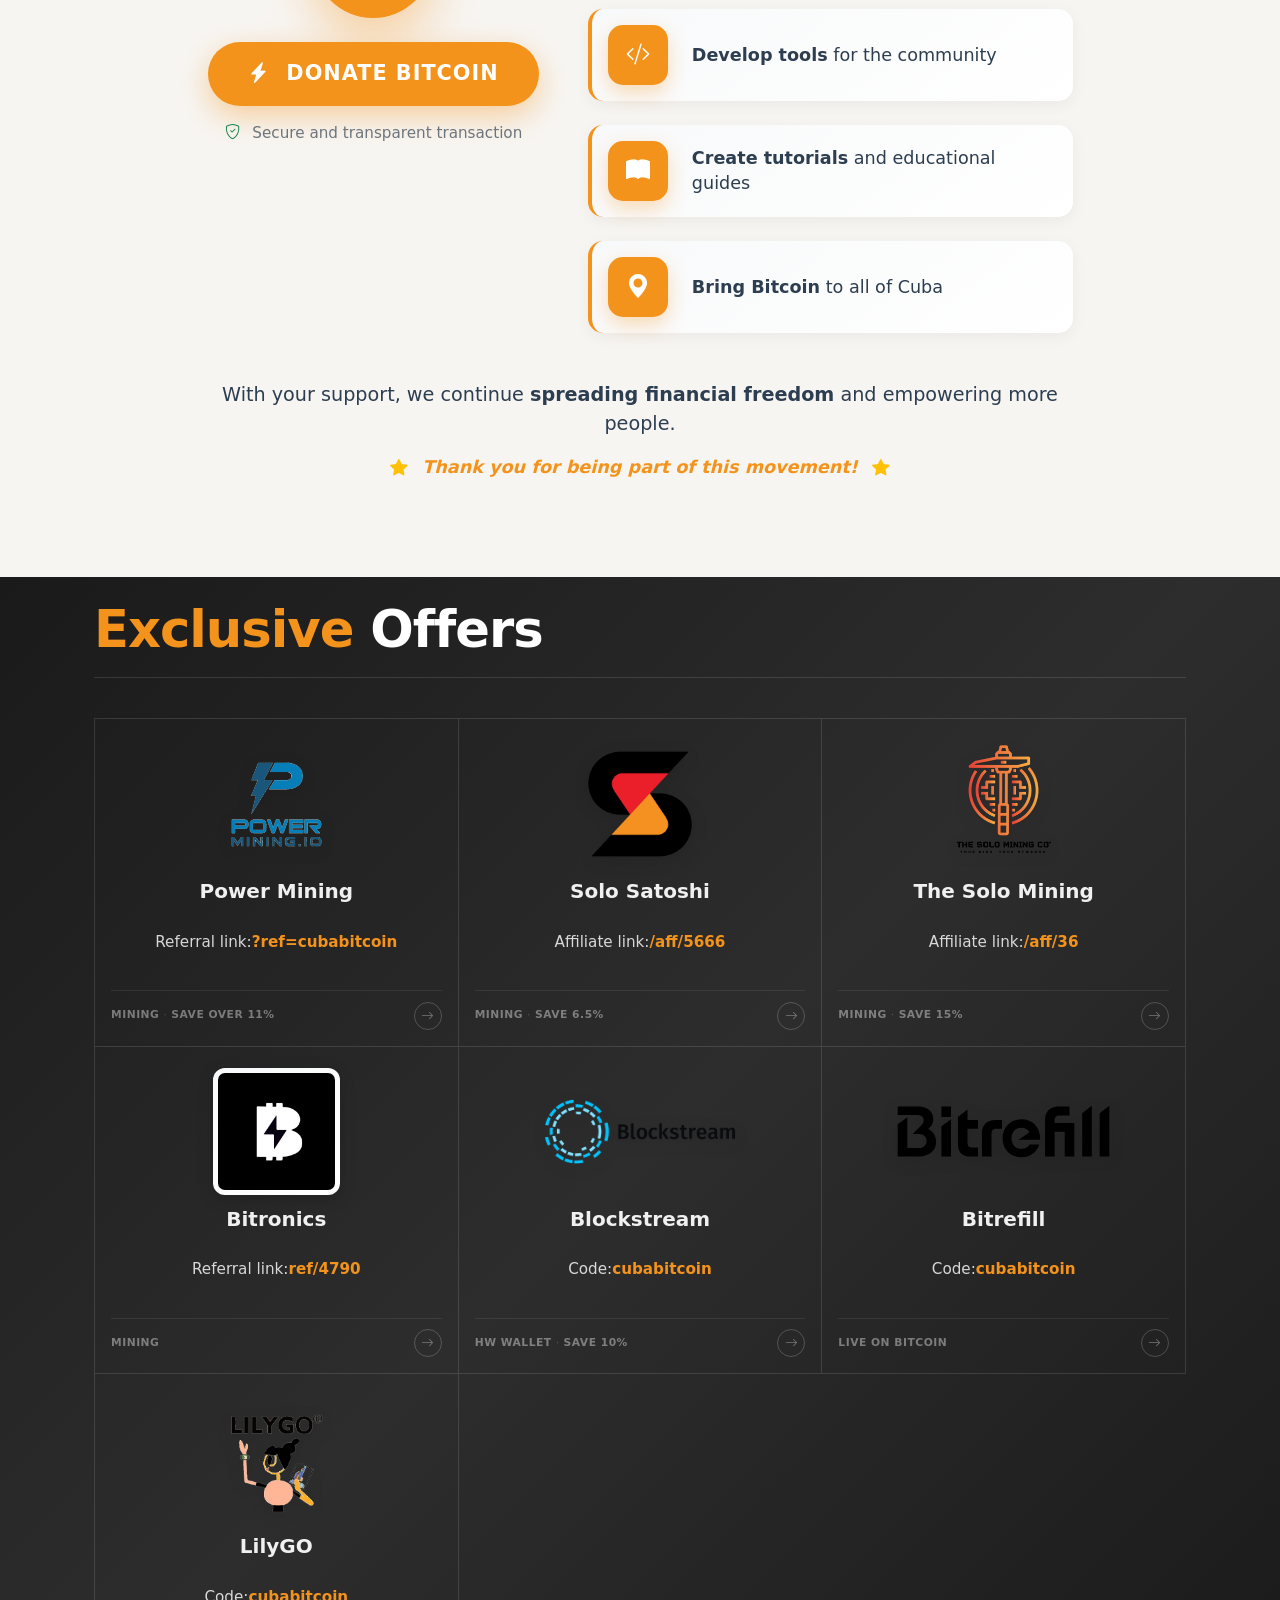
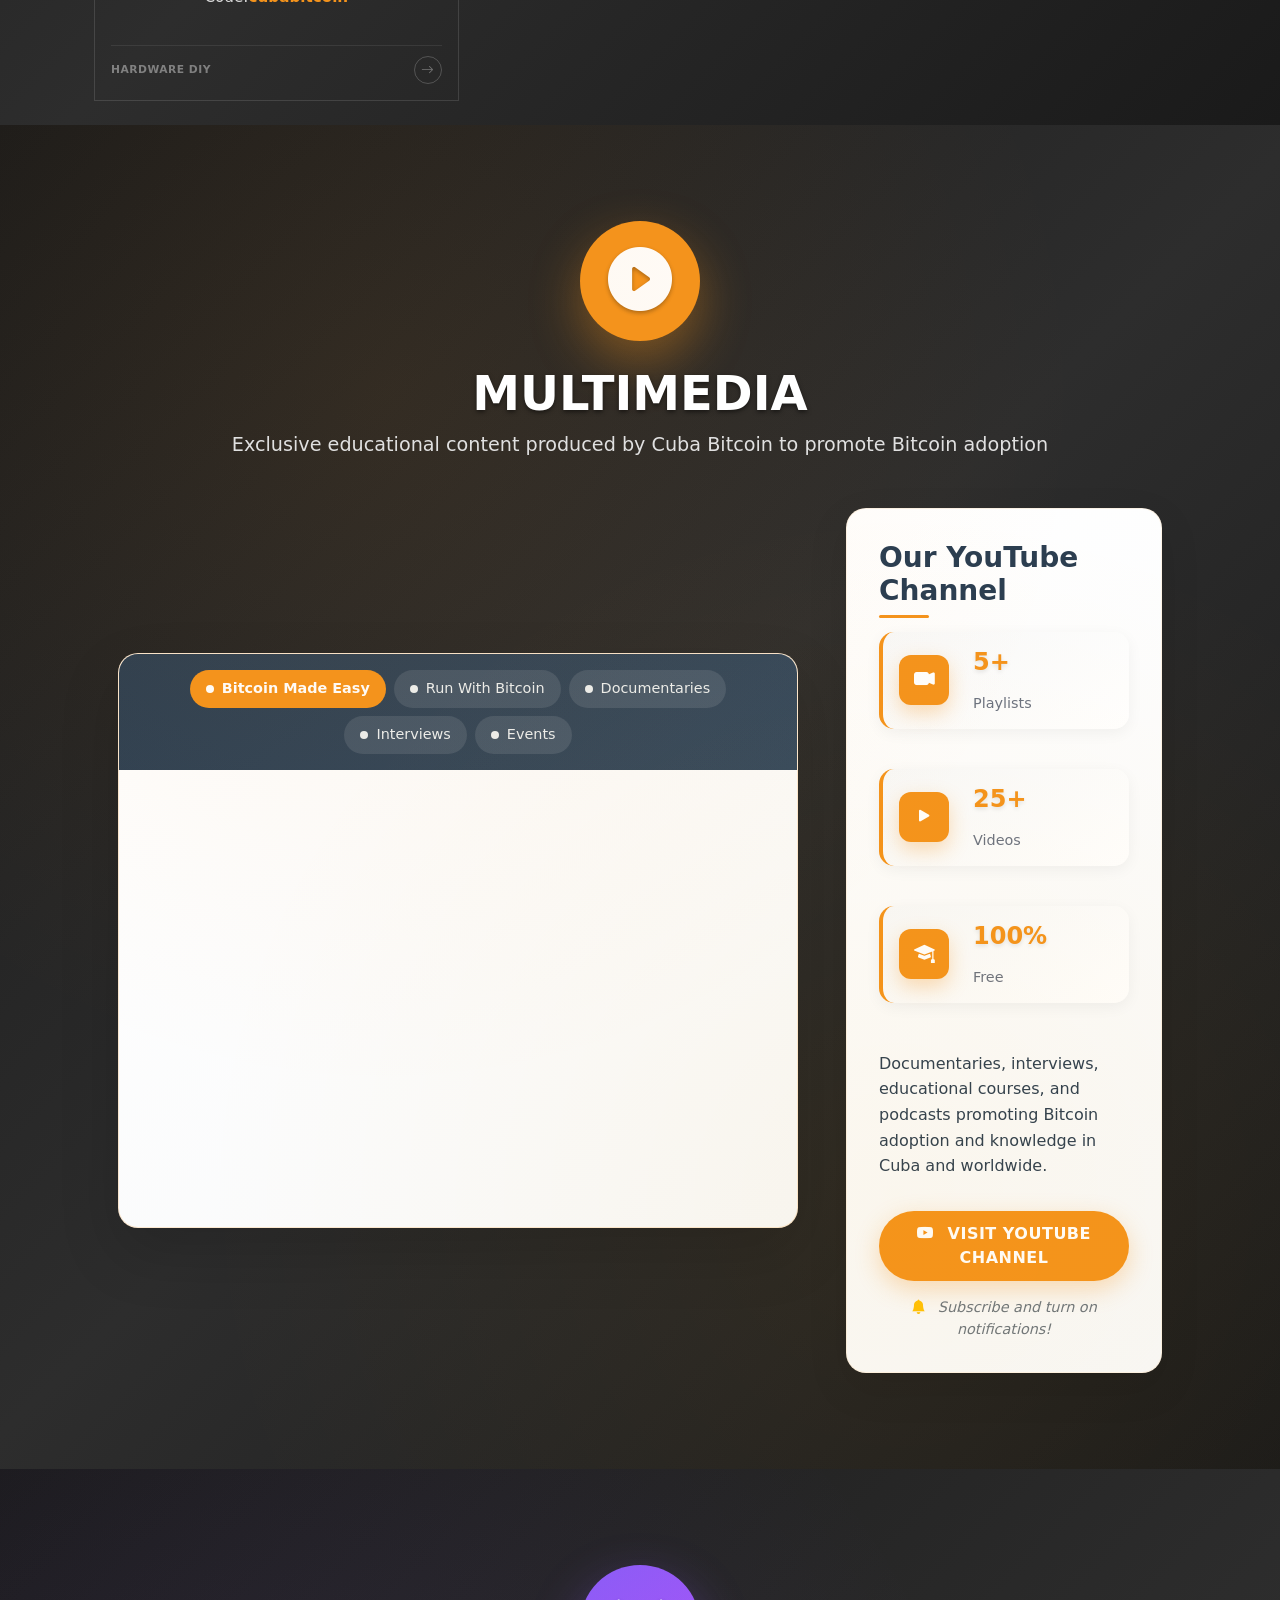
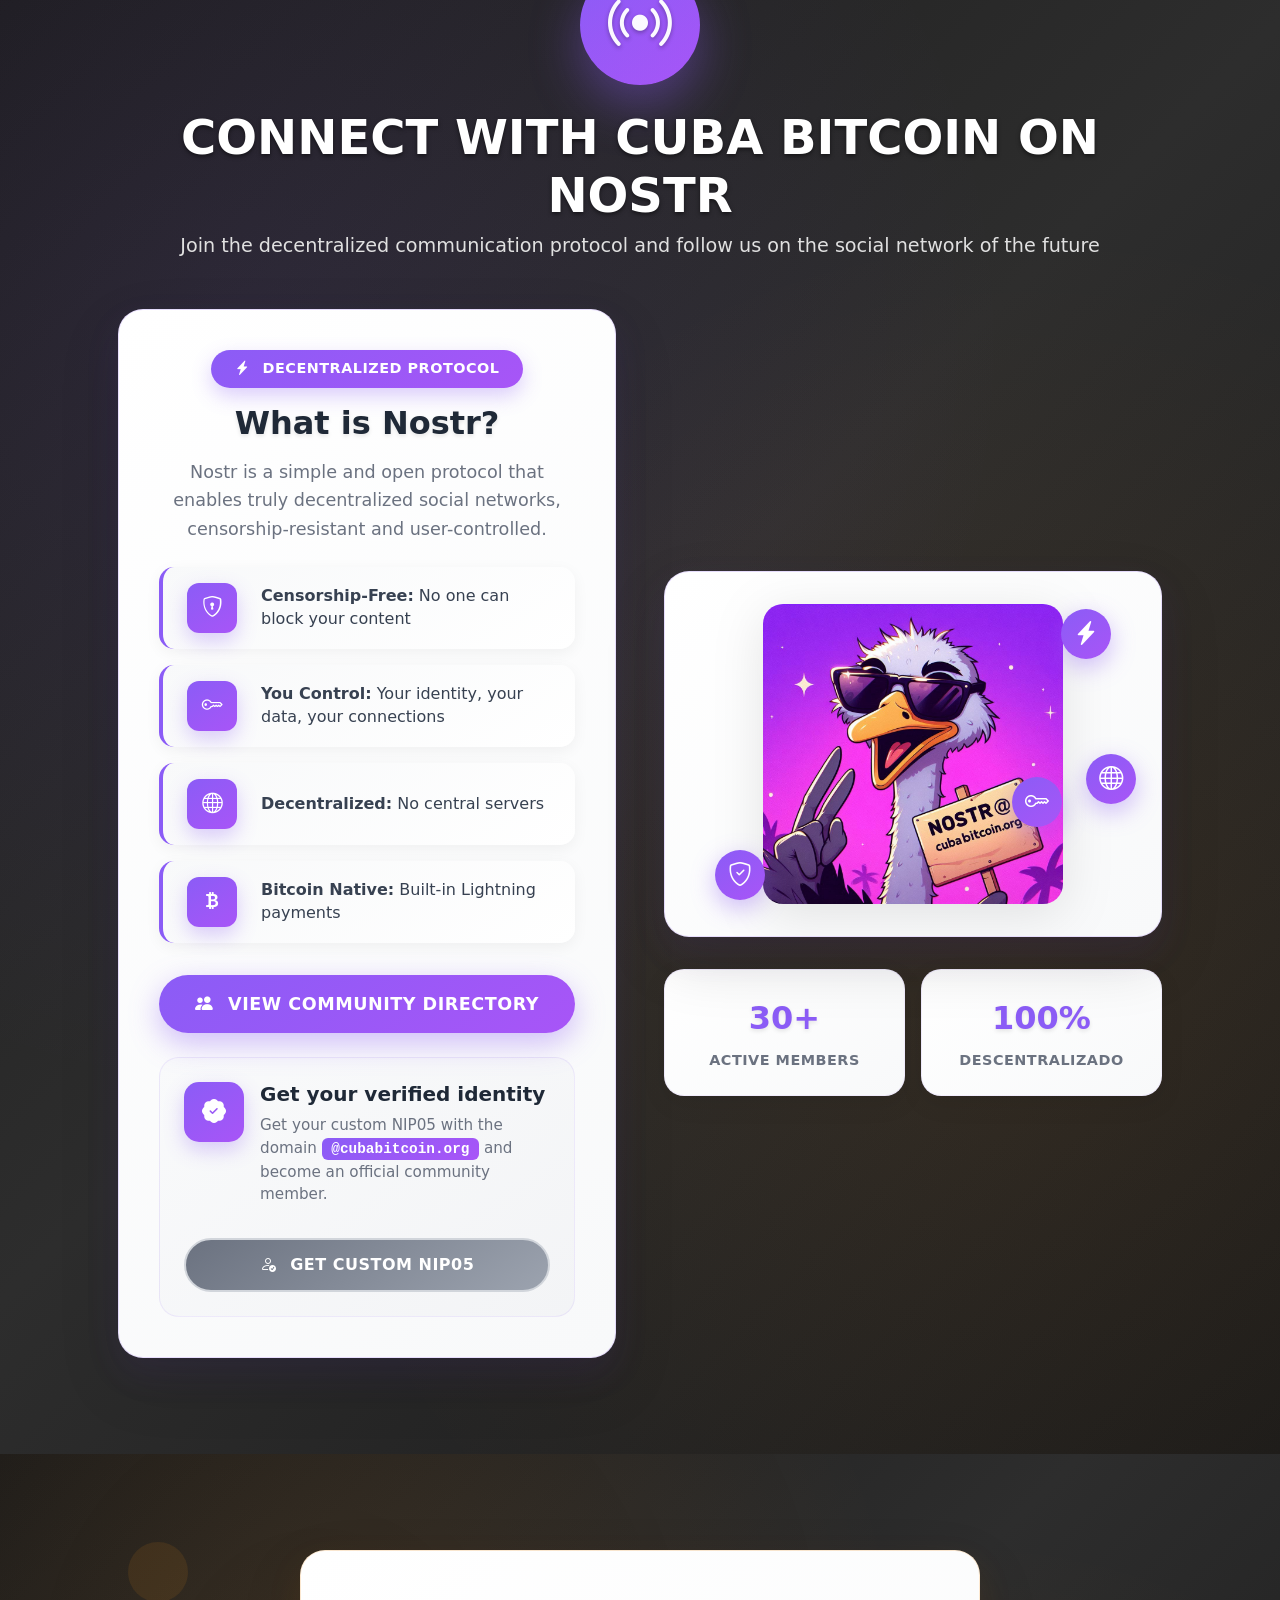
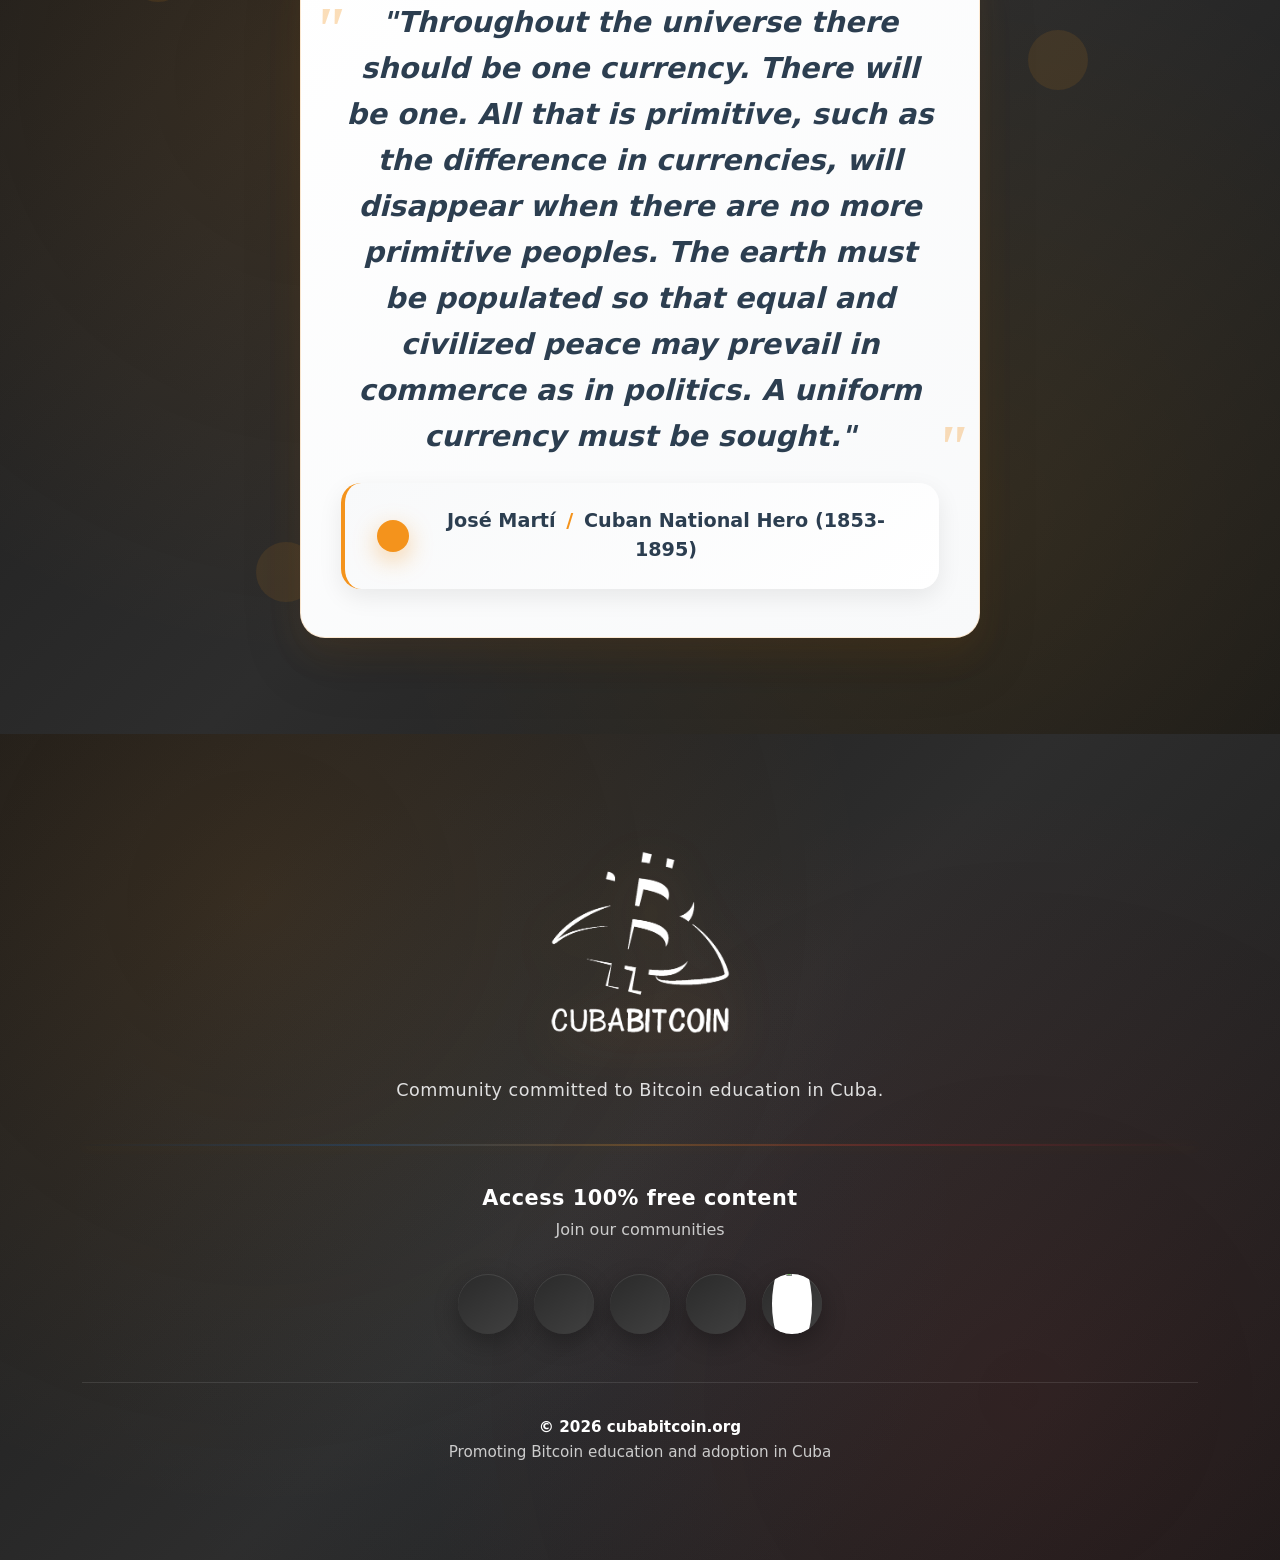
==== commit e2b48310: "Rediseño editorial: grid con líneas divisoras, SEO, nuevas secciones y ofertas" ====
--- a/en/index.html
+++ b/en/index.html
@@ -6,8 +6,8 @@
     <meta name="viewport" content="width=device-width, initial-scale=1">
 
     <!-- SEO Meta Tags -->
-    <meta name="description" content="Cuba Bitcoin is a community focused on Bitcoin education in Cuba. We offer free courses, community services like LNbits and BTCPay Server, and promote Bitcoin adoption through sovereign and accessible tools.">
-    <meta name="keywords" content="Bitcoin Cuba, Bitcoin education, Lightning Network, BTCPay Server, LNbits, Cashu, self-custody, cryptocurrency Cuba, financial sovereignty">
+    <meta name="description" content="Bitcoin in Cuba: free cryptocurrency education, Lightning Network, P2P trading without KYC, and sovereign tools. Cuba Bitcoin is the leading community to learn and use Bitcoin in Cuba.">
+    <meta name="keywords" content="bitcoin in Cuba, bitcoin Cuba, cryptocurrency Cuba, buy bitcoin Cuba, buy cryptocurrency Cuba, Bitcoin education Cuba, Lightning Network Cuba, LNbits Cuba, BTCPay Server Cuba, self-custody, financial sovereignty Cuba">
     <meta name="author" content="Cuba Bitcoin">
     <meta name="robots" content="index, follow, max-image-preview:large, max-snippet:-1, max-video-preview:-1">
     <link rel="canonical" href="https://cubabitcoin.org/en/">
@@ -121,7 +121,7 @@
     }
     </script>
 
-    <title>Cuba Bitcoin - Education and Financial Sovereignty in Cuba</title>
+    <title>Cuba Bitcoin</title>
   </head>
 
   <body id="top" data-bs-spy="scroll" data-bs-target="#navbar-example2" data-bs-root-margin="0px 0px -40%" data-bs-smooth-scroll="true" tabindex="0" class="mt-6">
@@ -136,7 +136,6 @@
                         <li class="nav-item"><a class="nav-link" href="#top">Home</a></li>
                         <li class="nav-item"><a class="nav-link" href="#scrollspytools">Services</a></li>
                         <li class="nav-item"><a class="nav-link" href="#scrollspybuy">Buy BTC</a></li>
-                        <li class="nav-item"><a class="nav-link" href="#scrollspyofertas">Deals</a></li>
                         <li class="nav-item"><a class="nav-link" href="#scrollspynevents">POW</a></li>
                         <li class="nav-item"><a class="nav-link" href="#scrollspydonaciones">Donate</a></li>
                         <li class="nav-item"><a class="nav-link" href="#scrollspymedia">Media</a></li>
@@ -251,96 +250,121 @@
 
     
         
-        <!-- Noticias
-        <section id="scrollspynews" class="py-5">
-            <div class="container-xl px-5">
-                <h2 class="text-center fw-bolder display-6 mb-5">NOTICIAS</h2>
-                <div class="row gx-5">
-                    <div class="col-lg-4 mb-5">
-                        <div class="card h-100 shadow border-0">
-                            <img class="card-img-top" src="../img/cuba-bitcoin-580x330.jpg" alt="Comunidad Cuba Bitcoin promoviendo educación sobre Bitcoin y Lightning Network en Cuba" />
-                            <div class="card-body p-4">
-                                <div class="badge bg-primary bg-gradient rounded-pill mb-3">Noticias</div>
-                                <div class="badge bg-primary bg-gradient rounded-pill mb-3">Legislación</div>
-                                <a class="text-decoration-none link-dark stretched-link" href="#!"><div class="h4 card-title mb-3">Entran hoy en vigor normativas del Banco Central de Cuba que regulan uso de criptomonedas</div></a>
-                                <p class="card-text text-muted">Este miércoles entra en vigor la Resolución 215/2021, del Banco Central de Cuba (BCC), normativa que regula el uso de los criptoactivos para transacciones de carácter comercial en y desde la Isla, además de la concesión de licencias asociadas a operaciones</p>
-                            </div>
-                            <div class="card-footer p-4 pt-0 bg-transparent border-top-0">
-                                <div class="d-flex align-items-end justify-content-between">
-                                    <div class="d-flex align-items-center">
-                                        <img class="rounded-circle me-3" src="../img/cubabitcoin.jpg" alt="Avatar del equipo Cuba Bitcoin" />
-                                        <div class="small">
-                                            <div class="fw-bold">CubaBitcoin</div>
-                                            <div class="text-muted">March 12, 2023 &middot; 6 min read</div>
-                                        </div>
-                                    </div>
-                                </div>
-                            </div>
-                        </div>
-                    </div>
-                    <div class="col-lg-4 mb-5">
-                        <div class="card h-100 shadow border-0">
-                            <img class="card-img-top" src="../img/genialrz.jpg" alt="Participantes del programa educativo My First Bitcoin 4ta edición en Cuba" />
-                            <div class="card-body p-4">
-                                <div class="badge bg-primary bg-gradient rounded-pill mb-3">Noticias</div>
-                                <div class="badge bg-primary bg-gradient rounded-pill mb-3">My First Bitcoin</div>
-                                <a class="text-decoration-none link-dark stretched-link" href="#!"><div class="h4 card-title mb-3">La 4ta edición de My First Bitcoin My First Bitcoin en Cuba ya está aquí</div></a>
-                                <p class="card-text text-muted">Si estás en La Habana o Sancti Spíritus y quieres aprender sobre #Bitcoin aprovecha esta oportunidad. Para participar rellena el formulario:</p>
-                                <p class="card-text text-muted"> https://forms.gle/PxSpYe9s9MNfpMYM6</p>
-                                <p class="card-text text-muted"> El curso tiene un nivel básico... </p>
-                            </div>
-                            <div class="card-footer p-4 pt-0 bg-transparent border-top-0">
-                                <div class="d-flex align-items-end justify-content-between">
-                                    <div class="d-flex align-items-center">
-                                        <img class="rounded-circle me-3" src="../img/cubabitcoin.jpg" alt="Avatar del equipo Cuba Bitcoin" />
-                                        <div class="small">
-                                            <div class="fw-bold">CubaBitcoin</div>
-                                            <div class="text-muted">March 12, 2023 &middot; 6 min read</div>
-                                        </div>
-                                    </div>
-                                </div>
-                            </div>
-                        </div>
-                    </div>
-                    <div class="col-lg-4 mb-5">
-                        <div class="card h-100 shadow border-0">
-                            <img class="card-img-top" src="../img/trezoraca.jpg" alt="Primera edición de Trezor Academy en Sancti Spíritus, Cuba - Education sobre custodia de Bitcoin" />
-                            <div class="card-body p-4">
-                                <div class="badge bg-primary bg-gradient rounded-pill mb-3">Noticias</div>
-                                <div class="badge bg-primary bg-gradient rounded-pill mb-3">Trezor Academy Cuba</div>
-                                <a class="text-decoration-none link-dark stretched-link" href="#!"><div class="h4 card-title mb-3">Realizada la primera edición de la Trezor Academy en Sancti Spiritus</div></a>
-                                <p class="card-text text-muted">Por primera vez se realiza este espacio educativo auspiciado por Trezor en Cuba. </p>
-                                <p class="card-text text-muted"> Los encuentros se realizaron durante 3 sábados concecutivos los días 16, 23 y 30 de noviembre.</p>
-                            </div>
-                            <div class="card-footer p-4 pt-0 bg-transparent border-top-0">
-                                <div class="d-flex align-items-end justify-content-between">
-                                    <div class="d-flex align-items-center">
-                                        <img class="rounded-circle me-3" src="../img/cubabitcoin.jpg" alt="Avatar del equipo Cuba Bitcoin" />
-                                        <div class="small">
-                                            <div class="fw-bold">CubaBitcoin</div>
-                                            <div class="text-muted">March 12, 2023 &middot; 6 min read</div>
-                                        </div>
-                                    </div>
-                                </div>
-                            </div>
-                        </div>
-                    </div>
-                </div>
-            </div>
-        </section>
-
-        -->
 
         <!-- Community Services -->
         <section class="py-5 services-section" id="scrollspytools">
             <div class="container-xl px-5 my-5">
                 <div class="services-content">
-                    <div class="services-header text-center">
-                        <h2 class="services-title text-uppercase">Community Services</h2>
-                        <p class="services-subtitle">Tools serving the community to facilitate Bitcoin usage in Cuba through free, sovereign, and accessible solutions for everyone.</p>
+                    <div class="services-header">
+                        <h2 class="services-title-new"><span class="services-title-accent">Community</span> Services</h2>
+                        <hr class="services-divider">
                     </div>
 
                     <div class="services-grid" id="servicios-cards">
+
+                        <a href="https://lachispa.me" target="_blank" rel="noopener noreferrer" class="p2p-item">
+                            <div class="p2p-item-header"></div>
+                            <div class="p2p-logo-wrapper">
+                                <img src="../img/lnbits_logo_letters_black.svg" alt="LNbits logo" class="p2p-grid-logo p2p-grid-logo-small" loading="lazy">
+                            </div>
+                            <div class="p2p-item-content">
+                                <h3 class="p2p-card-title">LNbits</h3>
+                                <p class="p2p-description">Accept payments, create sub-accounts and manage everything from the web.</p>
+                                <div class="p2p-card-footer">
+                                    <div class="p2p-tags">
+                                        <span>WALLET</span><span class="p2p-tag-dot">·</span><span>LIGHTNING</span>
+                                    </div>
+                                    <div class="p2p-arrow-circle"><i class="bi bi-arrow-right"></i></div>
+                                </div>
+                            </div>
+                        </a>
+
+                        <a href="https://btcpay.cubabitcoin.org" target="_blank" rel="noopener noreferrer" class="p2p-item">
+                            <div class="p2p-item-header"></div>
+                            <div class="p2p-logo-wrapper">
+                                <img src="../img/btcpaylogohorizontal.webp" alt="BTCPay logo" class="p2p-grid-logo" loading="lazy">
+                            </div>
+                            <div class="p2p-item-content">
+                                <h3 class="p2p-card-title">BTCPay Server</h3>
+                                <p class="p2p-description">Your own store, accept Bitcoin and launch campaigns. 100% control.</p>
+                                <div class="p2p-card-footer">
+                                    <div class="p2p-tags">
+                                        <span>GATEWAY</span><span class="p2p-tag-dot">·</span><span>COMMERCE</span>
+                                    </div>
+                                    <div class="p2p-arrow-circle"><i class="bi bi-arrow-right"></i></div>
+                                </div>
+                            </div>
+                        </a>
+
+                        <a href="https://mint.cubabitcoin.org" target="_blank" rel="noopener noreferrer" class="p2p-item">
+                            <div class="p2p-item-header"></div>
+                            <div class="p2p-logo-wrapper">
+                                <img src="../img/cashu.png" alt="Cashu logo" class="p2p-grid-logo p2p-grid-logo-large" loading="lazy">
+                            </div>
+                            <div class="p2p-item-content">
+                                <h3 class="p2p-card-title">Cashu Mint</h3>
+                                <p class="p2p-description">Send sats and USD even without internet. Privacy and maximum resilience.</p>
+                                <div class="p2p-card-footer">
+                                    <div class="p2p-tags">
+                                        <span>ECASH</span><span class="p2p-tag-dot">·</span><span>OFFLINE</span>
+                                    </div>
+                                    <div class="p2p-arrow-circle"><i class="bi bi-arrow-right"></i></div>
+                                </div>
+                            </div>
+                        </a>
+
+                        <a href="https://cuba-bitcoin.github.io/tutoriales/" target="_blank" rel="noopener noreferrer" class="p2p-item">
+                            <div class="p2p-item-header"></div>
+                            <div class="p2p-logo-wrapper">
+                                <img src="../img/tutoriales_transparente.png" alt="Tutorials logo" class="p2p-grid-logo p2p-grid-logo-large" loading="lazy">
+                            </div>
+                            <div class="p2p-item-content">
+                                <h3 class="p2p-card-title">Tutorials</h3>
+                                <p class="p2p-description">Master Bitcoin from scratch with our tools. Take control!</p>
+                                <div class="p2p-card-footer">
+                                    <div class="p2p-tags">
+                                        <span>EDUCATION</span>
+                                    </div>
+                                    <div class="p2p-arrow-circle"><i class="bi bi-arrow-right"></i></div>
+                                </div>
+                            </div>
+                        </a>
+
+                        <div class="p2p-item p2p-item-disabled">
+                            <div class="p2p-item-header">
+                                <span class="p2p-badge-proximamente">Coming Soon</span>
+                            </div>
+                            <div class="p2p-logo-wrapper">
+                                <img src="../img/pooldemining.png" alt="Pool Mining logo" class="p2p-grid-logo p2p-grid-logo-disabled p2p-grid-logo-large" loading="lazy">
+                            </div>
+                            <div class="p2p-item-content">
+                                <h3 class="p2p-card-title">Mining Pool</h3>
+                                <p class="p2p-description">Mine solo with community infrastructure. Full reward if you win the block!</p>
+                                <div class="p2p-card-footer">
+                                    <div class="p2p-tags">
+                                        <span>MINING</span><span class="p2p-tag-dot">·</span><span>SECURITY</span>
+                                    </div>
+                                    <div class="p2p-arrow-circle"><i class="bi bi-arrow-right"></i></div>
+                                </div>
+                            </div>
+                        </div>
+
+                    </div>
+                </div>
+            </div>
+        </section>
+        <!-- end section -->
+
+        <!-- Community Wallets -->
+        <section class="py-5 services-section wallets-section">
+            <div class="container-xl px-5 my-5">
+                <div class="services-content">
+                    <div class="services-header">
+                        <h2 class="services-title-new"><span class="services-title-accent">Community</span> Wallets</h2>
+                        <hr class="services-divider">
+                    </div>
+
+                    <div class="services-grid">
 
                         <a href="https://app.lachispa.me" target="_blank" rel="noopener noreferrer" class="p2p-item">
                             <div class="p2p-item-header"></div>
@@ -350,263 +374,104 @@
                             <div class="p2p-item-content">
                                 <h3 class="p2p-card-title">LaChispa</h3>
                                 <p class="p2p-description">Pay and receive in seconds. Sats in your pocket, hassle-free!</p>
-                                <div class="p2p-badges">
-                                    <span class="badge badge-billetera">Wallet</span>
-                                    <span class="badge badge-lightning">Lightning</span>
-                                    <span class="badge badge-android">Android</span>
+                                <div class="p2p-card-footer">
+                                    <div class="p2p-tags">
+                                        <span>WALLET</span><span class="p2p-tag-dot">·</span><span>LIGHTNING</span><span class="p2p-tag-dot">·</span><span>ANDROID</span>
+                                    </div>
+                                    <div class="p2p-arrow-circle"><i class="bi bi-arrow-right"></i></div>
                                 </div>
                             </div>
                         </a>
 
-                        <a href="https://lachispa.me" target="_blank" rel="noopener noreferrer" class="p2p-item">
+                        <a href="https://elcaju.me" target="_blank" rel="noopener noreferrer" class="p2p-item">
                             <div class="p2p-item-header"></div>
                             <div class="p2p-logo-wrapper">
-                                <img src="../img/lnbits_logo_letters_black.svg" alt="LNbits logo" class="p2p-grid-logo p2p-grid-logo-small" loading="lazy">
+                                <img src="../img/elcajucubano.png" alt="Caju logo" class="p2p-grid-logo p2p-grid-logo-large" loading="lazy">
                             </div>
                             <div class="p2p-item-content">
-                                <h3 class="p2p-card-title">LNbits</h3>
-                                <p class="p2p-description">Accept payments, create sub-accounts, and manage everything from the web.</p>
-                                <div class="p2p-badges">
-                                    <span class="badge badge-billetera">Wallet</span>
-                                    <span class="badge badge-lightning">Lightning</span>
-                                    <span class="badge badge-web">Web</span>
+                                <h3 class="p2p-card-title">ElCaju</h3>
+                                <p class="p2p-description">Send and receive ecash with full privacy. Intuitive, resilient, and works even without internet.</p>
+                                <div class="p2p-card-footer">
+                                    <div class="p2p-tags">
+                                        <span>ECASH</span><span class="p2p-tag-dot">·</span><span>OFFLINE</span><span class="p2p-tag-dot">·</span><span>PRIVACY</span>
+                                    </div>
+                                    <div class="p2p-arrow-circle"><i class="bi bi-arrow-right"></i></div>
                                 </div>
                             </div>
                         </a>
-
-                        <a href="https://btcpay.cubabitcoin.org" target="_blank" rel="noopener noreferrer" class="p2p-item">
-                            <div class="p2p-item-header"></div>
-                            <div class="p2p-logo-wrapper">
-                                <img src="../img/btcpaylogohorizontal.webp" alt="BTCPay logo" class="p2p-grid-logo" loading="lazy">
-                            </div>
-                            <div class="p2p-item-content">
-                                <h3 class="p2p-card-title">BTCPay Server</h3>
-                                <p class="p2p-description">Your own store, accept Bitcoin and launch campaigns. 100% control.</p>
-                                <div class="p2p-badges">
-                                    <span class="badge badge-pasarela">Gateway</span>
-                                    <span class="badge badge-comercio">Commerce</span>
-                                    <span class="badge badge-web">Web</span>
-                                </div>
-                            </div>
-                        </a>
-
-                        <a href="https://mint.cubabitcoin.org" target="_blank" rel="noopener noreferrer" class="p2p-item">
-                            <div class="p2p-item-header"></div>
-                            <div class="p2p-logo-wrapper">
-                                <img src="../img/cashu_pixel_cuba_cleaned.png" alt="Cashu logo" class="p2p-grid-logo p2p-grid-logo-large" loading="lazy">
-                            </div>
-                            <div class="p2p-item-content">
-                                <h3 class="p2p-card-title">Cashu Mint</h3>
-                                <p class="p2p-description">Send sats and USD even without internet. Maximum privacy and resilience.</p>
-                                <div class="p2p-badges">
-                                    <span class="badge badge-ecash">Ecash</span>
-                                    <span class="badge badge-sin-conexion">Offline</span>
-                                </div>
-                            </div>
-                        </a>
-
-                        <a href="https://cuba-bitcoin.github.io/tutoriales/" target="_blank" rel="noopener noreferrer" class="p2p-item">
-                            <div class="p2p-item-header"></div>
-                            <div class="p2p-logo-wrapper">
-                                <img src="../img/tutoriales_transparente.png" alt="Tutorials logo" class="p2p-grid-logo p2p-grid-logo-large" loading="lazy">
-                            </div>
-                            <div class="p2p-item-content">
-                                <h3 class="p2p-card-title">Tutorials</h3>
-                                <p class="p2p-description">Master Bitcoin from scratch with our tools. Take control!</p>
-                                <div class="p2p-badges">
-                                    <span class="badge badge-educacion">Education</span>
-                                </div>
-                            </div>
-                        </a>
-
-                        <div class="p2p-item p2p-item-disabled">
-                            <div class="p2p-badge-proximamente">Coming Soon</div>
-                            <div class="p2p-item-header"></div>
-                            <div class="p2p-logo-wrapper">
-                                <img src="../img/pooldemining.png" alt="Pool Mining logo" class="p2p-grid-logo p2p-grid-logo-disabled p2p-grid-logo-large" loading="lazy">
-                            </div>
-                            <div class="p2p-item-content">
-                                <h3 class="p2p-card-title">Mining Pool</h3>
-                                <p class="p2p-description">Solo mine with community infrastructure. Full reward if you win the block!</p>
-                                <div class="p2p-badges">
-                                    <span class="badge badge-mining">Mining</span>
-                                    <span class="badge badge-seguridad">Seguridad</span>
-                                    <span class="badge badge-web">Web</span>
-                                </div>
-                            </div>
-                        </div>
 
                     </div>
                 </div>
             </div>
         </section>
-        <!-- end section -->
-
-        <!-- CUP Rate/Sats - Compacta -->
-        <section class="py-5 cotizacion-section-compact" id="scrollspycotizacion">
+        <!-- end wallets section -->
+
+        <!-- Buy Bitcoin P2P - Grid Style -->
+        <div id="scrollspybuy" style="position: relative; top: -100px;"></div>
+        <div id="scrollspycotizacion" style="position: relative; top: -100px;"></div>
+        <section class="py-5 compra-p2p-grid-section">
             <div class="container-xl px-5">
-                <div class="text-center mb-4">
-                    <h2 class="cotizacion-title-compact text-uppercase mb-3">CUP Rate</h2>
-                    <p class="cotizacion-subtitle-compact">Current Cuban Peso price in Sats</p>
-                </div>
-
-                <div class="row justify-content-center">
-                    <div class="col-lg-8 col-xl-6">
-                        <div class="cotizacion-card-compact text-center">
-                            <div class="cotizacion-display-compact">
-                                <div id="cotizacion-loader" class="spinner-border text-warning" role="status">
-                                    <span class="visually-hidden">Loading...</span>
-                                </div>
-                                <div id="cotizacion-rate" class="rate-equation" style="display: none;">
-                                    <span class="cup-label">1 CUP</span>
-                                    <span class="equals-sign">=</span>
-                                    <span id="sats-amount">--</span>
-                                    <small class="rate-unit">sats</small>
-                                </div>
-                                <div id="cotizacion-error" class="rate-error text-danger" style="display: none;">
-                                    <i class="fas fa-exclamation-triangle"></i>
-                                    <span>Failed to load rate</span>
-                                </div>
-                            </div>
-                        </div>
-                    </div>
+                <div class="compra-header-row">
+                    <div>
+                        <h2 class="services-title-new">⚡ <span class="services-title-accent">Buy Bitcoin</span> without KYC</h2>
+                    </div>
+                    <div class="compra-rate-inline">
+                        <div id="cotizacion-loader" class="spinner-border spinner-border-sm text-warning" role="status">
+                            <span class="visually-hidden">Loading...</span>
+                        </div>
+                        <div id="cotizacion-rate" class="compra-rate-text" style="display: none;">
+                            <span class="compra-rate-label">1 CUP =</span>
+                            <span id="sats-amount" class="compra-rate-value">--</span>
+                            <span class="compra-rate-unit rate-unit">sats</span>
+                        </div>
+                        <div id="cotizacion-error" style="display: none;">
+                            <i class="fas fa-exclamation-triangle text-danger"></i>
+                        </div>
+                    </div>
+                </div>
+                <hr class="services-divider compra-divider-dark">
+
+                <div class="compra-p2p-grid">
+
+                    <!-- Kmbalache -->
+                    <a href="../kmbalache/index.html" class="p2p-item p2p-item-large">
+                        <div class="p2p-item-header"></div>
+                        <div class="p2p-logo-wrapper">
+                            <img src="../kmbalache/img/kmbalache-logo-light.png" alt="Kmbalache Logo" class="p2p-grid-logo" loading="lazy">
+                        </div>
+                        <div class="p2p-item-content">
+                            <h3 class="p2p-card-title">Kmbalache</h3>
+                            <p class="p2p-description">Community Mostro instance. Exchange Bitcoin P2P over Nostr.</p>
+                            <div class="p2p-card-footer">
+                                <div class="p2p-tags">
+                                    <span>NOSTR</span><span class="p2p-tag-dot">·</span><span>LIGHTNING</span>
+                                </div>
+                                <div class="p2p-arrow-circle"><i class="bi bi-arrow-right"></i></div>
+                            </div>
+                        </div>
+                    </a>
+
+                    <!-- Cuba LNp2p -->
+                    <a href="https://t.me/CUBA_lnp2p" target="_blank" rel="noopener noreferrer" class="p2p-item p2p-item-large">
+                        <div class="p2p-item-header"></div>
+                        <div class="p2p-logo-wrapper">
+                            <img src="../img/cuba_lnp2p.png" alt="Cuba LNp2p Logo" class="p2p-grid-logo" loading="lazy">
+                        </div>
+                        <div class="p2p-item-content">
+                            <h3 class="p2p-card-title">Cuba LNp2p</h3>
+                            <p class="p2p-description">Lightning exchange bot on Telegram.</p>
+                            <div class="p2p-card-footer">
+                                <div class="p2p-tags">
+                                    <span>TELEGRAM</span><span class="p2p-tag-dot">·</span><span>LIGHTNING</span>
+                                </div>
+                                <div class="p2p-arrow-circle"><i class="bi bi-arrow-right"></i></div>
+                            </div>
+                        </div>
+                    </a>
+
                 </div>
             </div>
         </section>
-
-        <!-- Compra P2P - Grid Style (Estilo Ofertas Especiales) -->
-        <div id="scrollspybuy" style="position: relative; top: -100px;"></div>
-        <section class="py-4 compra-p2p-grid-section">
-            <div class="container-xl px-4">
-                <div class="text-center mb-4">
-                    <h2 class="compra-p2p-title text-uppercase mb-2">⚡ Buy Bitcoin without KYC</h2>
-                    <p class="compra-p2p-subtitle">Peer-to-peer platforms to buy Bitcoin privately</p>
-                </div>
-
-                <div class="compra-p2p-grid">
-
-                    <!-- Cuba LNp2p -->
-                    <a href="https://t.me/CUBA_lnp2p" target="_blank" rel="noopener noreferrer" class="p2p-item p2p-item-large">
-                        <!-- Header vacío para simetría -->
-                        <div class="p2p-item-header"></div>
-
-                        <!-- Logo área fija -->
-                        <div class="p2p-logo-wrapper">
-                            <img src="../img/cuba_lnp2p.png" alt="Cuba LNp2p Logo" class="p2p-grid-logo" loading="lazy">
-                        </div>
-
-                        <!-- Content: descripción + badges -->
-                        <div class="p2p-item-content">
-                            <p class="p2p-description">Lightning exchange bot on Telegram</p>
-                            <div class="p2p-badges">
-                                <span class="badge badge-telegram">Telegram</span>
-                                <span class="badge badge-lightning">Lightning</span>
-                            </div>
-                        </div>
-                    </a>
-
-                    <!-- Mostro -->
-                    <div class="p2p-item p2p-item-disabled">
-                        <!-- Badge como overlay absoluto -->
-                        <div class="p2p-badge-proximamente">Coming Soon</div>
-
-                        <!-- Header (espacio para badge) -->
-                        <div class="p2p-item-header"></div>
-
-                        <!-- Logo área fija -->
-                        <div class="p2p-logo-wrapper">
-                            <img src="../img/mostrologo.png" alt="Mostro Logo" class="p2p-grid-logo p2p-grid-logo-disabled" loading="lazy">
-                        </div>
-
-                        <!-- Content: descripción + badges -->
-                        <div class="p2p-item-content">
-                            <p class="p2p-description">P2P exchange on Nostr</p>
-                            <div class="p2p-badges">
-                                <span class="badge badge-nostr">Nostr</span>
-                                <span class="badge badge-lightning">Lightning</span>
-                            </div>
-                        </div>
-                    </div>
-
-                </div>
-            </div>
-        </section>
-
-        <!-- Ofertas Especiales Section - Grid Simple -->
-        <div id="scrollspyofertas" style="position: relative; top: -100px;"></div>
-        <section class="py-4 ofertas-grid-section">
-            <div class="container-xl px-4">
-                <div class="text-center mb-4">
-                    <h2 class="ofertas-grid-title text-uppercase mb-2">Exclusive Deals</h2>
-                    <p class="ofertas-grid-subtitle">Exclusive discounts for the community</p>
-                </div>
-
-                <div class="ofertas-grid">
-
-                    <!-- Blockstream -->
-                    <a href="https://rewards.blockstream.com/cubabitcoin" target="_blank" rel="noopener noreferrer" class="oferta-item">
-                        <div class="oferta-logo-wrapper">
-                            <img src="../img/blockstreamlogotransparente.png" alt="Blockstream Logo" class="oferta-grid-logo oferta-grid-logo-wide" loading="lazy">
-                        </div>
-                        <div class="oferta-discount">SAVE 10%</div>
-                        <div class="oferta-code-wrapper">
-                            <div class="oferta-code-label">Code:</div>
-                            <div class="oferta-code-value">cubabitcoin</div>
-                        </div>
-                    </a>
-
-                    <!-- Solo Satoshi -->
-                    <a href="https://www.solosatoshi.com/aff/5666/" target="_blank" rel="noopener noreferrer" class="oferta-item">
-                        <div class="oferta-logo-wrapper">
-                            <img src="../img/solosatoshilogo2.png" alt="Solo Satoshi Logo" class="oferta-grid-logo" loading="lazy">
-                        </div>
-                        <div class="oferta-discount">SAVE 6.5%</div>
-                        <div class="oferta-code-wrapper">
-                            <div class="oferta-code-label">Link:</div>
-                            <div class="oferta-code-value">/aff/5666</div>
-                        </div>
-                    </a>
-
-                    <!-- The Solo Mining -->
-                    <a href="https://www.thesolomining.co/aff/36/" target="_blank" rel="noopener noreferrer" class="oferta-item oferta-item-solomining">
-                        <div class="oferta-logo-wrapper">
-                            <img src="../img/thesolomininglogo2.png" alt="The Solo Mining Logo" class="oferta-grid-logo oferta-grid-logo-square" loading="lazy">
-                        </div>
-                        <div class="oferta-discount oferta-discount-top">SAVE 15%</div>
-                        <div class="oferta-code-wrapper">
-                            <div class="oferta-code-label">Link:</div>
-                            <div class="oferta-code-value">/aff/36</div>
-                        </div>
-                    </a>
-
-                    <!-- LilyGO -->
-                    <a href="https://www.lilygo.cc/cubabitcoin" target="_blank" rel="noopener noreferrer" class="oferta-item oferta-item-lilygo">
-                        <div class="oferta-logo-wrapper">
-                            <img src="../img/lilygologo_transparent_strong.png" alt="LilyGO Logo" class="oferta-grid-logo oferta-grid-logo-square" loading="lazy">
-                        </div>
-                        <div class="oferta-discount oferta-discount-placeholder"></div>
-                        <div class="oferta-code-wrapper">
-                            <div class="oferta-code-label">Code:</div>
-                            <div class="oferta-code-value">cubabitcoin</div>
-                        </div>
-                    </a>
-
-                    <!-- Bitrefill -->
-                    <a href="https://bitrefill.com/invite/cubabitcoin" target="_blank" rel="noopener noreferrer" class="oferta-item">
-                        <div class="oferta-logo-wrapper">
-                            <img src="../img/Bitrefill-Brand-Kit/Logo/SVG/03-LOGOTYPE-BITREFILL-BLACK-RGB.svg" alt="Bitrefill Logo" class="oferta-grid-logo oferta-grid-logo-wide" loading="lazy">
-                        </div>
-                        <div class="oferta-discount oferta-discount-placeholder"></div>
-                        <div class="oferta-code-wrapper">
-                            <div class="oferta-code-label">Code:</div>
-                            <div class="oferta-code-value">cubabitcoin</div>
-                        </div>
-                    </a>
-
-                </div>
-            </div>
-        </section>
-        <!-- end section -->
 
 
         <!-- POW section -->
@@ -615,113 +480,76 @@
 
                 <div class="row justify-content-center">
 
-                    <h2 class="services-title text-center text-uppercase">Proof of Work</h2>
-                    <h3 class="services-title text-center text-uppercase" style="font-size: 1.8rem; margin-top: 2rem;">Community Impact</h3>
-
-                    <p class="lead text-center mb-4" style="color: #3a3a3a;">
-                        Our work is measured in actions, not words. This is the result of our collective effort.
-                    </p>
-
-                    <section class="py-5 bg-white">
-                        <div class="container-xl px-5 my-5">
-                        <div class="row g-4 justify-content-center">
-                    
-                            <div class="col-md-6 col-lg-4">
-                                <div class="stat-card">
-                                    <div class="stat-icon">
-                                        <i class="bi bi-mortarboard"></i>
-                                    </div>
-                                    <div class="stat-number" data-target="120">+0</div>
-                                    <div class="stat-label">Bitcoin course graduates in Cuba and worldwide</div>
-                                </div>
-                            </div>
-
-                            <div class="col-md-6 col-lg-4">
-                                <div class="stat-card">
-                                    <div class="stat-icon">
-                                        <i class="bi bi-globe"></i>
-                                    </div>
-                                    <div class="stat-number" data-target="1000">+0</div>
-                                    <div class="stat-label">People reached through education and networks</div>
-                                </div>
-                            </div>
-                              
-                            <div class="col-md-6 col-lg-4">
-                                <div class="stat-card">
-                                    <div class="stat-icon">
-                                        <i class="bi bi-people"></i>
-                                    </div>
-                                    <div class="stat-number" data-target="20">+0</div>
-                                    <div class="stat-label">Educational meetups organized by the community</div>
-                                </div>
-                            </div>
-                              
-                            <div class="col-md-6 col-lg-4">
-                                <div class="stat-card">
-                                    <div class="stat-icon">
-                                        <i class="bi bi-shop"></i>
-                                    </div>
-                                    <div class="stat-number" data-target="50">+0</div>
-                                    <div class="stat-label">Businesses accepting Bitcoin in Cuba</div>
-                                </div>
-                            </div>
-
-                            <div class="col-md-6 col-lg-4">
-                                <div class="stat-card">
-                                    <div class="stat-icon">
-                                        <i class="bi bi-hammer"></i>
-                                    </div>
-                                    <div class="stat-number" data-target="6">0</div>
-                                    <div class="stat-label">Active sovereign tools for Bitcoin usage</div>
-                                </div>
-                            </div>
-                              
-                            <div class="col-md-6 col-lg-4">
-                                <div class="stat-card">
-                                    <div class="stat-icon">
-                                        <i class="bi bi-pc-display-horizontal"></i>
-                                    </div>
-                                    <div class="stat-number" data-target="5">+0</div>
-                                    <div class="stat-label">Businesses using BTCPay Server in Cuba</div>
-                                </div>
-                            </div>
-                              
-                            <div class="col-md-6 col-lg-4">
-                                <div class="stat-card">
-                                    <div class="stat-icon">
-                                        <i class="bi bi-person-video3"></i>
-                                    </div>
-                                    <div class="stat-number" data-target="9">0</div>
-                                    <div class="stat-label">Cuban teachers trained in Bitcoin education</div>
-                                </div>
-                            </div>
-                              
-                            <div class="col-md-6 col-lg-4">
-                                <div class="stat-card">
-                                    <div class="stat-icon">
-                                        <i class="bi bi-geo-alt"></i>
-                                    </div>
-                                    <div class="stat-number" data-target="4">0</div>
-                                    <div class="stat-label">Provinces with in-person events held</div>
-                                </div>
-                            </div>
-                              
-                            <div class="col-md-6 col-lg-4">
-                                <div class="stat-card">
-                                    <div class="stat-icon">
-                                        <i class="bi bi-calendar3"></i>
-                                    </div>
-                                    <div class="stat-number" data-target="3">0</div>
-                                    <div class="stat-label">Years promoting Bitcoin usage in Cuba and worldwide</div>
-                                </div>
-                            </div>
-                    
-                        </div>
+                    <div class="services-header">
+                        <div class="compra-header-row">
+                            <h2 class="services-title-new"><span class="services-title-accent">Proof of Work</span></h2>
+                            <span class="pow-subtitle-inline">Community Impact</span>
+                        </div>
+                        <hr class="services-divider">
+                    </div>
+
+                    <section class="py-5 stats-divider-section">
+                        <div class="stats-divider-grid">
+
+                            <div class="stat-card">
+                                <div class="stat-icon"><i class="bi bi-mortarboard"></i></div>
+                                <div class="stat-number" data-target="120">+0</div>
+                                <div class="stat-label">Bitcoin course graduates in Cuba and worldwide</div>
+                            </div>
+
+                            <div class="stat-card">
+                                <div class="stat-icon"><i class="bi bi-globe"></i></div>
+                                <div class="stat-number" data-target="1000">+0</div>
+                                <div class="stat-label">People reached through education and networks</div>
+                            </div>
+
+                            <div class="stat-card">
+                                <div class="stat-icon"><i class="bi bi-people"></i></div>
+                                <div class="stat-number" data-target="20">+0</div>
+                                <div class="stat-label">Educational meetups organized by the community</div>
+                            </div>
+
+                            <div class="stat-card">
+                                <div class="stat-icon"><i class="bi bi-shop"></i></div>
+                                <div class="stat-number" data-target="50">+0</div>
+                                <div class="stat-label">Businesses accepting Bitcoin in Cuba</div>
+                            </div>
+
+                            <div class="stat-card">
+                                <div class="stat-icon"><i class="bi bi-hammer"></i></div>
+                                <div class="stat-number" data-target="6">0</div>
+                                <div class="stat-label">Active sovereign tools for Bitcoin usage</div>
+                            </div>
+
+                            <div class="stat-card">
+                                <div class="stat-icon"><i class="bi bi-pc-display-horizontal"></i></div>
+                                <div class="stat-number" data-target="5">+0</div>
+                                <div class="stat-label">Businesses using BTCPay Server in Cuba</div>
+                            </div>
+
+                            <div class="stat-card">
+                                <div class="stat-icon"><i class="bi bi-person-video3"></i></div>
+                                <div class="stat-number" data-target="9">0</div>
+                                <div class="stat-label">Cuban teachers trained in Bitcoin education</div>
+                            </div>
+
+                            <div class="stat-card">
+                                <div class="stat-icon"><i class="bi bi-geo-alt"></i></div>
+                                <div class="stat-number" data-target="4">0</div>
+                                <div class="stat-label">Provinces with in-person events held</div>
+                            </div>
+
+                            <div class="stat-card">
+                                <div class="stat-icon"><i class="bi bi-calendar3"></i></div>
+                                <div class="stat-number" data-target="3">0</div>
+                                <div class="stat-label">Years promoting Bitcoin usage in Cuba and worldwide</div>
+                            </div>
+
                         </div>
                     </section>
 
-                    <button class="btn btn-dark" type="button" data-bs-toggle="collapse" data-bs-target="#timelineCollapse" aria-expanded="false" aria-controls="timelineCollapse">
-                        📜 View complete event history
+                    <button class="btn btn-dark timeline-toggle-btn" type="button" data-bs-toggle="collapse" data-bs-target="#timelineCollapse" aria-expanded="false" aria-controls="timelineCollapse">
+                        View full event history
                     </button>
                 
                     <div class="collapse" id="timelineCollapse">
@@ -1191,116 +1019,224 @@
         <!-- Donaciones / Support the Community -->
         <section class="py-5 donation-section" id="scrollspydonaciones">
             <div class="container-xl px-5 my-5">
+
+                        <!-- Header editorial -->
+                        <div class="services-header">
+                            <h2 class="services-title-new"><span class="services-title-accent">Support</span> the community</h2>
+                            <hr class="services-divider donation-divider">
+                        </div>
+
                 <div class="row justify-content-center">
                     <div class="col-lg-10">
-                        
-                        <!-- Header -->
-                        <div class="text-center mb-5">
-                            <div class="donation-icon mb-4">
-                                <i class="bi bi-heart-fill"></i>
-                            </div>
-                            <h2 class="fw-bolder display-5 text-uppercase mb-3 donation-title">Support the Community</h2>
-                            <p class="lead donation-subtitle">
-                                If you value our educational and community work, you can contribute with a donation.
-                                Everything is managed through our <strong>BTCPay Server</strong>, with no intermediaries.
+
+                        <div class="row g-5 align-items-center">
+
+                            <!-- Left: Donation Button -->
+                            <div class="col-lg-5 text-center">
+                                <div class="donation-button-container">
+                                    <div class="bitcoin-logo mb-4">
+                                        <i class="fa-brands fa-bitcoin"></i>
+                                    </div>
+                                    <a class="btn donation-btn" href="https://btcpay.cubabitcoin.org/apps/4GhTBzgnBEQGMhi633L6arsAunXG/crowdfund" target="_blank">
+                                        <i class="bi bi-lightning-charge-fill me-2"></i>
+                                        Donate Bitcoin
+                                    </a>
+                                    <p class="donation-note mt-3">
+                                        <i class="bi bi-shield-check text-success me-2"></i>
+                                        Secure and transparent transaction
+                                    </p>
+                                </div>
+                            </div>
+
+                            <!-- Right: Impact List -->
+                            <div class="col-lg-7">
+                                <h4 class="mb-4 impact-title">Your donation helps us:</h4>
+                                <div class="impact-list">
+                                    <div class="impact-item">
+                                        <div class="impact-icon">
+                                            <i class="bi bi-people-fill"></i>
+                                        </div>
+                                        <div class="impact-text">
+                                            <strong>Organize events</strong> and free training spaces
+                                        </div>
+                                    </div>
+
+                                    <div class="impact-item">
+                                        <div class="impact-icon">
+                                            <i class="bi bi-gear-fill"></i>
+                                        </div>
+                                        <div class="impact-text">
+                                            <strong>Maintain services:</strong> LNbits, BTCPay Server, Cashu Mint and Lightning node
+                                        </div>
+                                    </div>
+
+                                    <div class="impact-item">
+                                        <div class="impact-icon">
+                                            <i class="bi bi-code-slash"></i>
+                                        </div>
+                                        <div class="impact-text">
+                                            <strong>Develop tools</strong> for the community
+                                        </div>
+                                    </div>
+
+                                    <div class="impact-item">
+                                        <div class="impact-icon">
+                                            <i class="bi bi-book-fill"></i>
+                                        </div>
+                                        <div class="impact-text">
+                                            <strong>Create tutorials</strong> and educational guides
+                                        </div>
+                                    </div>
+
+                                    <div class="impact-item">
+                                        <div class="impact-icon">
+                                            <i class="bi bi-geo-alt-fill"></i>
+                                        </div>
+                                        <div class="impact-text">
+                                            <strong>Bring Bitcoin</strong> to all of Cuba
+                                        </div>
+                                    </div>
+                                </div>
+                            </div>
+
+                        </div>
+
+                        <!-- Bottom Message -->
+                        <div class="mt-5 text-center">
+                            <p class="gratitude-text">
+                                With your support, we continue <strong>spreading financial freedom</strong> and empowering more people.
                             </p>
-                        </div>
-                        
-                        <!-- Main Content Card -->
-                        <div class="donation-card">
-                            <div class="row g-5 align-items-center">
-                                
-                                <!-- Left: Donation Button -->
-                                <div class="col-lg-5 text-center">
-                                    <div class="donation-button-container">
-                                        <div class="bitcoin-logo mb-4">
-                                            <i class="fa-brands fa-bitcoin"></i>
-                                        </div>
-                                        <a class="btn donation-btn" href="https://btcpay.cubabitcoin.org/apps/4GhTBzgnBEQGMhi633L6arsAunXG/crowdfund" target="_blank">
-                                            <i class="bi bi-lightning-charge-fill me-2"></i>
-                                            Donate Bitcoin
-                                        </a>
-                                        <p class="donation-note mt-3">
-                                            <i class="bi bi-shield-check text-success me-2"></i>
-                                            Secure and transparent transaction
-                                        </p>
-                                    </div>
-                                </div>
-                                
-                                <!-- Right: Impact List -->
-                                <div class="col-lg-7">
-                                    <h4 class="mb-4 impact-title">Your donation helps us:</h4>
-                                    <div class="impact-list">
-                                        <div class="impact-item">
-                                            <div class="impact-icon">
-                                                <i class="bi bi-people-fill"></i>
-                                            </div>
-                                            <div class="impact-text">
-                                                <strong>Organize events</strong> and free training spaces
-                                            </div>
-                                        </div>
-                                        
-                                        <div class="impact-item">
-                                            <div class="impact-icon">
-                                                <i class="bi bi-gear-fill"></i>
-                                            </div>
-                                            <div class="impact-text">
-                                                <strong>Maintain services:</strong> LNbits, BTCPay Server, Cashu Mint, and Lightning node
-                                            </div>
-                                        </div>
-                                        
-                                        <div class="impact-item">
-                                            <div class="impact-icon">
-                                                <i class="bi bi-code-slash"></i>
-                                            </div>
-                                            <div class="impact-text">
-                                                <strong>Develop tools</strong> for the community
-                                            </div>
-                                        </div>
-                                        
-                                        <div class="impact-item">
-                                            <div class="impact-icon">
-                                                <i class="bi bi-book-fill"></i>
-                                            </div>
-                                            <div class="impact-text">
-                                                <strong>Create tutorials</strong> and educational guides
-                                            </div>
-                                        </div>
-                                        
-                                        <div class="impact-item">
-                                            <div class="impact-icon">
-                                                <i class="bi bi-geo-alt-fill"></i>
-                                            </div>
-                                            <div class="impact-text">
-                                                <strong>Bring Bitcoin</strong> to all of Cuba
-                                            </div>
-                                        </div>
-                                    </div>
-                                </div>
-                                
-                            </div>
-                            
-                            <!-- Bottom Message -->
-                            <div class="donation-footer">
-                                <div class="text-center">
-                                    <p class="gratitude-text">
-                                        With your support, we continue <strong>spreading financial freedom</strong> and empowering more people.
-                                    </p>
-                                    <p class="thank-you-text">
-                                        <i class="bi bi-star-fill text-warning me-2"></i>
-                                        Thank you for being part of this movement!
-                                        <i class="bi bi-star-fill text-warning ms-2"></i>
-                                    </p>
-                                </div>
-                            </div>
-                            
-                        </div>
-                        
+                            <p class="thank-you-text">
+                                <i class="bi bi-star-fill text-warning me-2"></i>
+                                Thank you for being part of this movement!
+                                <i class="bi bi-star-fill text-warning ms-2"></i>
+                            </p>
+                        </div>
+
                     </div>
                 </div>
             </div>
         </section>
-        <!-- end section -->
+
+        <!-- Exclusive Offers -->
+        <div id="scrollspyofertas" style="position: relative; top: -100px;"></div>
+        <section class="py-4 ofertas-grid-section">
+            <div class="container-xl px-4">
+                <div class="services-header">
+                    <h2 class="services-title-new"><span class="services-title-accent">Exclusive</span> Offers</h2>
+                    <hr class="services-divider">
+                </div>
+
+                <div class="ofertas-divider-grid">
+
+                    <a href="https://shop.powermining.io/?ref=cubabitcoin" target="_blank" rel="noopener noreferrer" class="p2p-item">
+                        <div class="p2p-item-header"></div>
+                        <div class="p2p-logo-wrapper">
+                            <img src="../img/powermining_logo.png" alt="Power Mining Logo" class="p2p-grid-logo" loading="lazy">
+                        </div>
+                        <div class="p2p-item-content">
+                            <h3 class="p2p-card-title">Power Mining</h3>
+                            <p class="p2p-description">Referral link: <strong>?ref=cubabitcoin</strong></p>
+                            <div class="p2p-card-footer">
+                                <div class="p2p-tags"><span>MINING</span><span class="p2p-tag-dot">·</span><span>SAVE OVER 11%</span></div>
+                                <div class="p2p-arrow-circle"><i class="bi bi-arrow-right"></i></div>
+                            </div>
+                        </div>
+                    </a>
+
+                    <a href="https://www.solosatoshi.com/aff/5666/" target="_blank" rel="noopener noreferrer" class="p2p-item">
+                        <div class="p2p-item-header"></div>
+                        <div class="p2p-logo-wrapper">
+                            <img src="../img/solosatoshisolologo.png" alt="Solo Satoshi Logo" class="p2p-grid-logo" loading="lazy">
+                        </div>
+                        <div class="p2p-item-content">
+                            <h3 class="p2p-card-title">Solo Satoshi</h3>
+                            <p class="p2p-description">Affiliate link: <strong>/aff/5666</strong></p>
+                            <div class="p2p-card-footer">
+                                <div class="p2p-tags"><span>MINING</span><span class="p2p-tag-dot">·</span><span>SAVE 6.5%</span></div>
+                                <div class="p2p-arrow-circle"><i class="bi bi-arrow-right"></i></div>
+                            </div>
+                        </div>
+                    </a>
+
+                    <a href="https://www.thesolomining.co/aff/36/" target="_blank" rel="noopener noreferrer" class="p2p-item">
+                        <div class="p2p-item-header"></div>
+                        <div class="p2p-logo-wrapper">
+                            <img src="../img/thesolomininglogo2.png" alt="The Solo Mining Logo" class="p2p-grid-logo" loading="lazy">
+                        </div>
+                        <div class="p2p-item-content">
+                            <h3 class="p2p-card-title">The Solo Mining</h3>
+                            <p class="p2p-description">Affiliate link: <strong>/aff/36</strong></p>
+                            <div class="p2p-card-footer">
+                                <div class="p2p-tags"><span>MINING</span><span class="p2p-tag-dot">·</span><span>SAVE 15%</span></div>
+                                <div class="p2p-arrow-circle"><i class="bi bi-arrow-right"></i></div>
+                            </div>
+                        </div>
+                    </a>
+
+                    <a href="https://bitronics.store?ref=4790" target="_blank" rel="noopener noreferrer" class="p2p-item">
+                        <div class="p2p-item-header"></div>
+                        <div class="p2p-logo-wrapper">
+                            <img src="../img/bitronics.jpg" alt="Bitronics Logo" class="p2p-grid-logo p2p-grid-logo-rounded" loading="lazy">
+                        </div>
+                        <div class="p2p-item-content">
+                            <h3 class="p2p-card-title">Bitronics</h3>
+                            <p class="p2p-description">Referral link: <strong>ref/4790</strong></p>
+                            <div class="p2p-card-footer">
+                                <div class="p2p-tags"><span>MINING</span></div>
+                                <div class="p2p-arrow-circle"><i class="bi bi-arrow-right"></i></div>
+                            </div>
+                        </div>
+                    </a>
+
+                    <a href="https://rewards.blockstream.com/cubabitcoin" target="_blank" rel="noopener noreferrer" class="p2p-item">
+                        <div class="p2p-item-header"></div>
+                        <div class="p2p-logo-wrapper">
+                            <img src="../img/blockstreamlogotransparente.png" alt="Blockstream Logo" class="p2p-grid-logo" loading="lazy">
+                        </div>
+                        <div class="p2p-item-content">
+                            <h3 class="p2p-card-title">Blockstream</h3>
+                            <p class="p2p-description">Code: <strong>cubabitcoin</strong></p>
+                            <div class="p2p-card-footer">
+                                <div class="p2p-tags"><span>HW WALLET</span><span class="p2p-tag-dot">·</span><span>SAVE 10%</span></div>
+                                <div class="p2p-arrow-circle"><i class="bi bi-arrow-right"></i></div>
+                            </div>
+                        </div>
+                    </a>
+
+                    <a href="https://bitrefill.com/invite/cubabitcoin" target="_blank" rel="noopener noreferrer" class="p2p-item">
+                        <div class="p2p-item-header"></div>
+                        <div class="p2p-logo-wrapper">
+                            <img src="../img/Bitrefill-Brand-Kit/Logo/SVG/03-LOGOTYPE-BITREFILL-BLACK-RGB.svg" alt="Bitrefill Logo" class="p2p-grid-logo" loading="lazy">
+                        </div>
+                        <div class="p2p-item-content">
+                            <h3 class="p2p-card-title">Bitrefill</h3>
+                            <p class="p2p-description">Code: <strong>cubabitcoin</strong></p>
+                            <div class="p2p-card-footer">
+                                <div class="p2p-tags"><span>LIVE ON BITCOIN</span></div>
+                                <div class="p2p-arrow-circle"><i class="bi bi-arrow-right"></i></div>
+                            </div>
+                        </div>
+                    </a>
+
+                    <a href="https://www.lilygo.cc/cubabitcoin" target="_blank" rel="noopener noreferrer" class="p2p-item">
+                        <div class="p2p-item-header"></div>
+                        <div class="p2p-logo-wrapper">
+                            <img src="../img/lilygologo_transparent_strong.png" alt="LilyGO Logo" class="p2p-grid-logo" loading="lazy">
+                        </div>
+                        <div class="p2p-item-content">
+                            <h3 class="p2p-card-title">LilyGO</h3>
+                            <p class="p2p-description">Code: <strong>cubabitcoin</strong></p>
+                            <div class="p2p-card-footer">
+                                <div class="p2p-tags"><span>HARDWARE DIY</span></div>
+                                <div class="p2p-arrow-circle"><i class="bi bi-arrow-right"></i></div>
+                            </div>
+                        </div>
+                    </a>
+
+                </div>
+            </div>
+        </section>
 
         <!-- Multimedia section -->
         <section class="py-5 multimedia-section" id="scrollspymedia">
--- a/css/global.css
+++ b/css/global.css
@@ -585,22 +585,17 @@
 
 /* Donation Section Styling */
 .donation-section {
-  background: linear-gradient(135deg, #1a1a1a 0%, #2d2d2d 50%, #1a1a1a 100%);
+  background: #f7f5f2;
   position: relative;
   overflow: hidden;
 }
 
 .donation-section::before {
-  content: '';
-  position: absolute;
-  top: 0;
-  left: 0;
-  right: 0;
-  bottom: 0;
-  background: 
-    radial-gradient(circle at 20% 30%, rgba(244, 147, 28, 0.1) 0%, transparent 50%),
-    radial-gradient(circle at 80% 70%, rgba(255, 165, 0, 0.08) 0%, transparent 50%);
-  pointer-events: none;
+  display: none;
+}
+
+.donation-divider {
+  border-top-color: #e0dbd5;
 }
 
 .donation-icon {
@@ -633,14 +628,14 @@
 }
 
 .donation-title {
-  color: #ffffff;
-  text-shadow: 0 2px 4px rgba(0, 0, 0, 0.5);
+  color: #111111;
+  text-shadow: none;
   position: relative;
   z-index: 2;
 }
 
 .donation-subtitle {
-  color: #e0e0e0;
+  color: #555555;
   font-size: 1.2rem;
   position: relative;
   z-index: 2;
@@ -3082,23 +3077,13 @@
 
 /* POW Section Dark Theme */
 .pow-section {
-    background: linear-gradient(135deg, #1a1a1a 0%, #2d2d2d 50%, #1a1a1a 100%);
+    background: #f7f5f2;
     position: relative;
     overflow: hidden;
 }
 
 .pow-section::before {
-    content: '';
-    position: absolute;
-    top: 0;
-    left: 0;
-    right: 0;
-    bottom: 0;
-    background: 
-        radial-gradient(circle at 30% 20%, rgba(28, 98, 176, 0.1) 0%, transparent 50%),
-        radial-gradient(circle at 70% 80%, rgba(244, 147, 28, 0.08) 0%, transparent 50%),
-        radial-gradient(circle at 50% 50%, rgba(220, 37, 43, 0.06) 0%, transparent 50%);
-    pointer-events: none;
+    display: none;
 }
 
 .pow-section .container-xl {
@@ -3107,12 +3092,18 @@
 }
 
 .pow-section .lead {
-    color: #e0e0e0 !important;
+    color: #555555 !important;
 }
 
 .pow-section p:not(.lead) {
-    color: #cccccc;
-}
+    color: #444444;
+}
+
+.pow-section .services-title {
+    color: #111111;
+    text-shadow: none;
+}
+
 
 /* Timeline Dark Theme Overrides for POW Section */
 .pow-section .main-timeline::after {
@@ -3562,8 +3553,21 @@
     font-weight: 800;
     font-size: 2.5rem;
     letter-spacing: 1px;
-    margin-bottom: 1.5rem;
+    margin-bottom: 1rem;
     text-shadow: 0 2px 4px rgba(0, 0, 0, 0.5);
+}
+
+#scrollspytools .services-title {
+    color: #ffffff;
+    text-shadow: none;
+}
+
+.wallets-section {
+    background: #f7f5f2;
+}
+
+.wallets-section::before {
+    display: none;
 }
 
 .services-subtitle {
@@ -4834,15 +4838,103 @@
     overflow: hidden;
 }
 
-/* Tarjetas oscuras solo en sección Compra P2P */
+.compra-p2p-grid-section .services-title-new {
+    color: #ffffff;
+}
+
+.compra-divider-dark {
+    border-top-color: rgba(255, 255, 255, 0.12);
+}
+
+.compra-header-row {
+    display: flex;
+    align-items: center;
+    justify-content: space-between;
+    gap: 1rem;
+    flex-wrap: wrap;
+    margin-bottom: 0.75rem;
+}
+
+.compra-rate-inline {
+    display: flex;
+    align-items: center;
+    gap: 0.4rem;
+}
+
+.compra-rate-text {
+    display: flex;
+    align-items: center;
+    gap: 0.35rem;
+}
+
+.compra-rate-label {
+    font-size: 1.5rem;
+    color: rgba(255, 255, 255, 0.6);
+    font-weight: 400;
+}
+
+.compra-rate-value {
+    font-size: 1.5rem;
+    font-weight: 600;
+    color: #f4931c;
+}
+
+.compra-p2p-grid-section #sats-amount {
+    font-size: 1.5rem;
+    font-weight: 600;
+    background: none;
+    -webkit-background-clip: unset;
+    -webkit-text-fill-color: #f4931c;
+    background-clip: unset;
+    text-shadow: none;
+    animation: none;
+}
+
+.compra-rate-unit {
+    font-size: 1.5rem;
+    color: rgba(255, 255, 255, 0.6);
+    font-weight: 400;
+}
+
+@media (max-width: 576px) {
+    .compra-header-row {
+        flex-direction: column;
+        align-items: flex-start;
+    }
+}
+
+.compra-p2p-grid-section .p2p-tags span {
+    color: rgba(255, 255, 255, 0.45);
+}
+
+.compra-p2p-grid-section .p2p-tag-dot {
+    color: rgba(255, 255, 255, 0.2) !important;
+}
+
+.compra-p2p-grid-section .p2p-card-footer {
+    border-top-color: rgba(255, 255, 255, 0.08);
+}
+
+.compra-p2p-grid-section .p2p-arrow-circle {
+    border-color: rgba(255, 255, 255, 0.2);
+    color: rgba(255, 255, 255, 0.35);
+}
+
+/* Tarjetas compra - sin fondo, con líneas divisoras */
 .compra-p2p-grid-section .p2p-item {
-    background: #1e1e2e;
-    border-color: rgba(255, 255, 255, 0.08);
+    background: transparent;
+    border: none;
+    border-right: 1px solid rgba(255, 255, 255, 0.12);
+    border-bottom: 1px solid rgba(255, 255, 255, 0.12);
+    border-radius: 0;
+    box-shadow: none;
+    min-height: 280px;
 }
 
 .compra-p2p-grid-section .p2p-item:hover {
-    background: #252538;
-    border-color: rgba(244, 147, 28, 0.4);
+    background: rgba(244, 147, 28, 0.07);
+    transform: none;
+    box-shadow: none;
 }
 
 .compra-p2p-grid-section .p2p-card-title {
@@ -4850,7 +4942,24 @@
 }
 
 .compra-p2p-grid-section .p2p-description {
-    color: #b0b0b0;
+    color: rgba(255, 255, 255, 0.82);
+}
+
+.compra-p2p-grid-section .p2p-tags span {
+    color: rgba(255, 255, 255, 0.45);
+}
+
+.compra-p2p-grid-section .p2p-tag-dot {
+    color: rgba(255, 255, 255, 0.2) !important;
+}
+
+.compra-p2p-grid-section .p2p-card-footer {
+    border-top-color: rgba(255, 255, 255, 0.08);
+}
+
+.compra-p2p-grid-section .p2p-arrow-circle {
+    border-color: rgba(255, 255, 255, 0.2);
+    color: rgba(255, 255, 255, 0.35);
 }
 
 .compra-p2p-grid-section::before {
@@ -4886,26 +4995,28 @@
     z-index: 1;
 }
 
-/* Grid Layout */
+/* Grid Layout - divider lines */
 .compra-p2p-grid {
     display: grid;
     grid-template-columns: repeat(2, 1fr);
-    gap: 1.5rem;
-    max-width: 700px;
+    gap: 0;
+    max-width: 1200px;
     margin: 0 auto;
     position: relative;
     z-index: 1;
+    border-top: 1px solid rgba(255, 255, 255, 0.12);
+    border-left: 1px solid rgba(255, 255, 255, 0.12);
 }
 
 /* ========================================
     P2P CARDS - DISEÑO NORMALIZADO Y PROFESIONAL
     ======================================== */
 
-/* Desktop grande - limitar ancho del grid */
+/* Desktop grande */
 @media (min-width: 992px) {
     .compra-p2p-grid {
         grid-template-columns: repeat(2, 1fr);
-        max-width: 600px;
+        max-width: 1200px;
     }
 
     /* Para servicios-grid, mantener 3 columnas pero ajustar */
@@ -5145,8 +5256,8 @@
 @media (max-width: 768px) {
     .compra-p2p-grid {
         grid-template-columns: 1fr;
-        gap: 1.25rem;
-        padding: 0 1rem;
+        gap: 0;
+        padding: 0;
         max-width: 400px;
     }
 
@@ -5281,17 +5392,56 @@
 }
 
 .ofertas-grid-section::before {
-    content: '';
-    position: absolute;
-    top: 0;
-    left: 0;
-    right: 0;
-    bottom: 0;
-    background: 
-        radial-gradient(circle at 20% 30%, rgba(244, 147, 28, 0.08) 0%, transparent 50%),
-        radial-gradient(circle at 80% 70%, rgba(28, 98, 176, 0.06) 0%, transparent 50%);
-    pointer-events: none;
-    z-index: 0;
+    display: none;
+}
+
+.ofertas-grid-section .services-title-new {
+    color: #ffffff;
+}
+
+.ofertas-grid-section .services-divider {
+    border-top-color: rgba(255, 255, 255, 0.12);
+}
+
+.ofertas-divider-grid {
+    display: grid;
+    grid-template-columns: repeat(3, 1fr);
+    gap: 0;
+    border-top: 1px solid rgba(255, 255, 255, 0.12);
+    border-left: 1px solid rgba(255, 255, 255, 0.12);
+    max-width: 1200px;
+    margin: 0 auto;
+}
+
+.ofertas-divider-grid .p2p-item {
+    background: transparent;
+    border: none;
+    border-right: 1px solid rgba(255, 255, 255, 0.12);
+    border-bottom: 1px solid rgba(255, 255, 255, 0.12);
+    border-radius: 0;
+    box-shadow: none;
+    min-height: 280px;
+}
+
+.ofertas-divider-grid .p2p-item:hover {
+    background: rgba(244, 147, 28, 0.07);
+    transform: none;
+    box-shadow: none;
+}
+
+.ofertas-divider-grid .p2p-card-title { color: #f0f0f0; }
+.ofertas-divider-grid .p2p-description { color: rgba(255, 255, 255, 0.82); font-size: 0.95rem; }
+.ofertas-divider-grid .p2p-description strong { color: #f4931c; }
+.ofertas-divider-grid .p2p-tags span { color: rgba(255, 255, 255, 0.4); }
+.ofertas-divider-grid .p2p-tag-dot { color: rgba(255, 255, 255, 0.2) !important; }
+.ofertas-divider-grid .p2p-card-footer { border-top-color: rgba(255, 255, 255, 0.08); }
+.ofertas-divider-grid .p2p-arrow-circle { border-color: rgba(255, 255, 255, 0.2); color: rgba(255, 255, 255, 0.35); }
+
+@media (max-width: 768px) {
+    .ofertas-divider-grid { grid-template-columns: repeat(2, 1fr); }
+}
+@media (max-width: 480px) {
+    .ofertas-divider-grid { grid-template-columns: 1fr; }
 }
 
 .ofertas-grid-title {
@@ -5900,3 +6050,368 @@
     }
 }
 
+/* ==========================================
+   SERVICES SECTION - EDITORIAL DESIGN
+   ========================================== */
+
+/* Light background */
+#scrollspytools.services-section {
+    background: #f7f5f2;
+}
+
+#scrollspytools.services-section::before {
+    display: none;
+}
+
+
+.services-header {
+    text-align: left;
+    margin-bottom: 2rem;
+}
+
+.services-section-label {
+    font-size: 0.82rem;
+    font-weight: 500;
+    color: #f4931c;
+    letter-spacing: 0.3px;
+    margin-bottom: 0.75rem;
+}
+
+.services-title-new {
+    font-size: clamp(2rem, 5vw, 3.2rem);
+    font-weight: 800;
+    color: #111111;
+    line-height: 1.1;
+    margin-bottom: 1.25rem;
+    letter-spacing: -1px;
+}
+
+.services-title-accent {
+    color: #f4931c;
+}
+
+.services-subtitle-editorial {
+    font-size: 1.15rem;
+    color: #555555;
+    font-weight: 400;
+    line-height: 1.6;
+    max-width: 900px;
+    margin: 0.75rem 0 1.25rem;
+}
+
+.services-divider {
+    border: none;
+    border-top: 1px solid #e0dbd5;
+    margin: 0 0 2.5rem;
+    opacity: 1;
+}
+
+/* Left-align items inside the editorial services grid */
+.services-grid .p2p-item {
+    text-align: left;
+}
+
+/* === WALLETS: GRID CON LÍNEAS DIVISORAS === */
+.wallets-section .services-grid {
+    display: grid;
+    grid-template-columns: repeat(2, 1fr);
+    gap: 0;
+    border-top: 1px solid rgba(255, 255, 255, 0.12);
+    border-left: 1px solid rgba(255, 255, 255, 0.12);
+    max-width: 1200px;
+    margin: 0 auto;
+}
+
+.wallets-section .services-grid .p2p-item {
+    text-align: left;
+    background: transparent;
+    border: none;
+    border-right: 1px solid rgba(255, 255, 255, 0.12);
+    border-bottom: 1px solid rgba(255, 255, 255, 0.12);
+    border-radius: 0;
+    box-shadow: none;
+    min-height: 280px;
+}
+
+.wallets-section .services-grid .p2p-item:hover {
+    background: rgba(244, 147, 28, 0.07);
+    transform: none;
+    box-shadow: none;
+}
+
+/* Text colors for light background */
+.wallets-section .services-title-new {
+    color: #111111;
+}
+
+.wallets-section .services-grid {
+    border-top-color: #e0dbd5;
+    border-left-color: #e0dbd5;
+}
+
+.wallets-section .services-grid .p2p-item {
+    border-right-color: #e0dbd5;
+    border-bottom-color: #e0dbd5;
+}
+
+.wallets-section .services-grid .p2p-item-header {
+    padding: 1rem 1.25rem 0;
+}
+
+.wallets-section .services-grid .p2p-item-content {
+    padding: 0.5rem 1.25rem 1.25rem;
+}
+
+@media (max-width: 480px) {
+    .wallets-section .services-grid {
+        grid-template-columns: 1fr;
+    }
+}
+
+/* === GRID CON LÍNEAS DIVISORAS (sin cards) === */
+#scrollspytools .services-grid {
+    display: grid;
+    grid-template-columns: repeat(3, 1fr);
+    gap: 0;
+    border-top: 1px solid #e0dbd5;
+    border-left: 1px solid #e0dbd5;
+    max-width: 1200px;
+    margin: 0 auto;
+}
+
+#scrollspytools .services-grid .p2p-item {
+    background: transparent;
+    border: none;
+    border-right: 1px solid #e0dbd5;
+    border-bottom: 1px solid #e0dbd5;
+    border-radius: 0;
+    box-shadow: none;
+    min-height: 280px;
+}
+
+#scrollspytools .services-grid .p2p-item:hover {
+    background: rgba(244, 147, 28, 0.05);
+    transform: none;
+    box-shadow: none;
+}
+
+#scrollspytools .services-grid .p2p-item-header {
+    padding: 1rem 1.25rem 0;
+}
+
+#scrollspytools .services-grid .p2p-item-content {
+    padding: 0.5rem 1.25rem 1.25rem;
+}
+
+@media (max-width: 768px) {
+    #scrollspytools .services-grid {
+        grid-template-columns: repeat(2, 1fr);
+    }
+}
+
+@media (max-width: 480px) {
+    #scrollspytools .services-grid {
+        grid-template-columns: 1fr;
+    }
+}
+
+/* Number badge: 01 / 05 */
+.p2p-num-badge {
+    display: inline-flex;
+    align-items: center;
+    padding: 0.18rem 0.6rem;
+    font-size: 0.7rem;
+    font-weight: 500;
+    color: #aaaaaa;
+    border: 1px solid #e0e0e0;
+    border-radius: 20px;
+    background: transparent;
+    letter-spacing: 0.3px;
+    white-space: nowrap;
+}
+
+/* Header row: num badge left, optional badge right */
+.services-grid .p2p-item-header {
+    display: flex;
+    align-items: center;
+    justify-content: space-between;
+    padding: 0.75rem 0.85rem 0;
+    min-height: auto;
+}
+
+/* Override proximamente badge to sit inline in the header */
+.services-grid .p2p-item-header .p2p-badge-proximamente {
+    position: static;
+    top: auto;
+    right: auto;
+    box-shadow: none;
+    font-size: 0.65rem;
+    padding: 0.2rem 0.6rem;
+}
+
+/* Content area */
+.services-grid .p2p-item-content {
+    padding: 0.4rem 0.85rem 0.85rem;
+    justify-content: flex-start;
+    display: flex;
+    flex-direction: column;
+}
+
+.services-grid .p2p-item-content .p2p-description {
+    flex: 1;
+}
+
+.services-grid .p2p-card-title {
+    text-align: left;
+    font-size: 1.15rem;
+}
+
+.services-grid .p2p-description {
+    text-align: left;
+    justify-content: flex-start;
+    min-height: auto;
+}
+
+/* Card footer: tags left, arrow right */
+.p2p-card-footer {
+    display: flex;
+    align-items: center;
+    justify-content: space-between;
+    margin-top: 0.75rem;
+    padding-top: 0.65rem;
+    border-top: 1px solid #f0f0f0;
+}
+
+.p2p-tags {
+    display: flex;
+    align-items: center;
+    gap: 0.25rem;
+    flex-wrap: wrap;
+}
+
+.p2p-tags span {
+    font-size: 0.67rem;
+    font-weight: 600;
+    color: #aaaaaa;
+    letter-spacing: 0.5px;
+    text-transform: uppercase;
+}
+
+.p2p-tag-dot {
+    color: #cccccc !important;
+    font-weight: 400 !important;
+}
+
+/* Arrow circle */
+.p2p-arrow-circle {
+    width: 28px;
+    height: 28px;
+    border-radius: 50%;
+    border: 1.5px solid #dddddd;
+    display: flex;
+    align-items: center;
+    justify-content: center;
+    color: #bbbbbb;
+    font-size: 0.8rem;
+    flex-shrink: 0;
+    transition: all 0.3s ease;
+}
+
+.p2p-item:hover .p2p-arrow-circle {
+    background: #f4931c;
+    border-color: #f4931c;
+    color: #ffffff;
+}
+
+@media (max-width: 768px) {
+    .services-title-new {
+        font-size: 1.9rem;
+        letter-spacing: -0.5px;
+    }
+    .services-grid .p2p-item-content {
+        padding: 0.4rem 0.75rem 0.75rem;
+    }
+}
+
+.pow-subtitle-inline {
+    font-size: 1.6rem;
+    font-weight: 600;
+    color: #333333;
+    white-space: nowrap;
+}
+
+.timeline-toggle-btn {
+    font-size: 1.2rem;
+    padding: 0.75rem 2rem;
+    letter-spacing: 0.2px;
+    display: block;
+    max-width: 1200px;
+    width: 100%;
+    margin: 0 auto;
+    box-sizing: border-box;
+}
+
+/* === STATS GRID CON LÍNEAS DIVISORAS === */
+.stats-divider-section {
+    background: #f7f5f2;
+    width: 100%;
+    padding: 0 !important;
+    position: relative;
+    z-index: 2;
+}
+
+.stats-divider-grid {
+    display: grid;
+    grid-template-columns: repeat(3, 1fr);
+    gap: 0;
+    border-top: 1px solid #e0dbd5;
+    border-left: 1px solid #e0dbd5;
+    max-width: 1200px;
+    margin: 0 auto;
+}
+
+.stats-divider-grid .stat-card {
+    background: transparent;
+    border: none;
+    border-right: 1px solid #e0dbd5;
+    border-bottom: 1px solid #e0dbd5;
+    border-radius: 0;
+    box-shadow: none;
+    padding: 2rem 1.5rem;
+    animation: statFadeIn 0.6s ease forwards;
+}
+
+.stats-divider-grid .stat-card:hover {
+    background: rgba(244, 147, 28, 0.05);
+    transform: none;
+    box-shadow: none;
+    border-color: #e0dbd5;
+}
+
+.stats-divider-grid .stat-card:hover .stat-number {
+    color: #f4931c;
+    transform: none;
+    text-shadow: none;
+}
+
+.stats-divider-grid .stat-card:hover .stat-label {
+    color: #6c757d;
+    transform: none;
+}
+
+.stats-divider-grid .stat-card:hover .stat-icon {
+    transform: scale(1.1);
+}
+
+@media (max-width: 768px) {
+    .stats-divider-grid {
+        grid-template-columns: repeat(2, 1fr);
+    }
+}
+
+@media (max-width: 480px) {
+    .stats-divider-grid {
+        grid-template-columns: 1fr;
+    }
+}
+
--- a/css/global.css
+++ b/css/global.css
@@ -585,22 +585,17 @@
 
 /* Donation Section Styling */
 .donation-section {
-  background: linear-gradient(135deg, #1a1a1a 0%, #2d2d2d 50%, #1a1a1a 100%);
+  background: #f7f5f2;
   position: relative;
   overflow: hidden;
 }
 
 .donation-section::before {
-  content: '';
-  position: absolute;
-  top: 0;
-  left: 0;
-  right: 0;
-  bottom: 0;
-  background: 
-    radial-gradient(circle at 20% 30%, rgba(244, 147, 28, 0.1) 0%, transparent 50%),
-    radial-gradient(circle at 80% 70%, rgba(255, 165, 0, 0.08) 0%, transparent 50%);
-  pointer-events: none;
+  display: none;
+}
+
+.donation-divider {
+  border-top-color: #e0dbd5;
 }
 
 .donation-icon {
@@ -633,14 +628,14 @@
 }
 
 .donation-title {
-  color: #ffffff;
-  text-shadow: 0 2px 4px rgba(0, 0, 0, 0.5);
+  color: #111111;
+  text-shadow: none;
   position: relative;
   z-index: 2;
 }
 
 .donation-subtitle {
-  color: #e0e0e0;
+  color: #555555;
   font-size: 1.2rem;
   position: relative;
   z-index: 2;
@@ -3082,23 +3077,13 @@
 
 /* POW Section Dark Theme */
 .pow-section {
-    background: linear-gradient(135deg, #1a1a1a 0%, #2d2d2d 50%, #1a1a1a 100%);
+    background: #f7f5f2;
     position: relative;
     overflow: hidden;
 }
 
 .pow-section::before {
-    content: '';
-    position: absolute;
-    top: 0;
-    left: 0;
-    right: 0;
-    bottom: 0;
-    background: 
-        radial-gradient(circle at 30% 20%, rgba(28, 98, 176, 0.1) 0%, transparent 50%),
-        radial-gradient(circle at 70% 80%, rgba(244, 147, 28, 0.08) 0%, transparent 50%),
-        radial-gradient(circle at 50% 50%, rgba(220, 37, 43, 0.06) 0%, transparent 50%);
-    pointer-events: none;
+    display: none;
 }
 
 .pow-section .container-xl {
@@ -3107,12 +3092,18 @@
 }
 
 .pow-section .lead {
-    color: #e0e0e0 !important;
+    color: #555555 !important;
 }
 
 .pow-section p:not(.lead) {
-    color: #cccccc;
-}
+    color: #444444;
+}
+
+.pow-section .services-title {
+    color: #111111;
+    text-shadow: none;
+}
+
 
 /* Timeline Dark Theme Overrides for POW Section */
 .pow-section .main-timeline::after {
@@ -3562,8 +3553,21 @@
     font-weight: 800;
     font-size: 2.5rem;
     letter-spacing: 1px;
-    margin-bottom: 1.5rem;
+    margin-bottom: 1rem;
     text-shadow: 0 2px 4px rgba(0, 0, 0, 0.5);
+}
+
+#scrollspytools .services-title {
+    color: #ffffff;
+    text-shadow: none;
+}
+
+.wallets-section {
+    background: #f7f5f2;
+}
+
+.wallets-section::before {
+    display: none;
 }
 
 .services-subtitle {
@@ -4834,15 +4838,103 @@
     overflow: hidden;
 }
 
-/* Tarjetas oscuras solo en sección Compra P2P */
+.compra-p2p-grid-section .services-title-new {
+    color: #ffffff;
+}
+
+.compra-divider-dark {
+    border-top-color: rgba(255, 255, 255, 0.12);
+}
+
+.compra-header-row {
+    display: flex;
+    align-items: center;
+    justify-content: space-between;
+    gap: 1rem;
+    flex-wrap: wrap;
+    margin-bottom: 0.75rem;
+}
+
+.compra-rate-inline {
+    display: flex;
+    align-items: center;
+    gap: 0.4rem;
+}
+
+.compra-rate-text {
+    display: flex;
+    align-items: center;
+    gap: 0.35rem;
+}
+
+.compra-rate-label {
+    font-size: 1.5rem;
+    color: rgba(255, 255, 255, 0.6);
+    font-weight: 400;
+}
+
+.compra-rate-value {
+    font-size: 1.5rem;
+    font-weight: 600;
+    color: #f4931c;
+}
+
+.compra-p2p-grid-section #sats-amount {
+    font-size: 1.5rem;
+    font-weight: 600;
+    background: none;
+    -webkit-background-clip: unset;
+    -webkit-text-fill-color: #f4931c;
+    background-clip: unset;
+    text-shadow: none;
+    animation: none;
+}
+
+.compra-rate-unit {
+    font-size: 1.5rem;
+    color: rgba(255, 255, 255, 0.6);
+    font-weight: 400;
+}
+
+@media (max-width: 576px) {
+    .compra-header-row {
+        flex-direction: column;
+        align-items: flex-start;
+    }
+}
+
+.compra-p2p-grid-section .p2p-tags span {
+    color: rgba(255, 255, 255, 0.45);
+}
+
+.compra-p2p-grid-section .p2p-tag-dot {
+    color: rgba(255, 255, 255, 0.2) !important;
+}
+
+.compra-p2p-grid-section .p2p-card-footer {
+    border-top-color: rgba(255, 255, 255, 0.08);
+}
+
+.compra-p2p-grid-section .p2p-arrow-circle {
+    border-color: rgba(255, 255, 255, 0.2);
+    color: rgba(255, 255, 255, 0.35);
+}
+
+/* Tarjetas compra - sin fondo, con líneas divisoras */
 .compra-p2p-grid-section .p2p-item {
-    background: #1e1e2e;
-    border-color: rgba(255, 255, 255, 0.08);
+    background: transparent;
+    border: none;
+    border-right: 1px solid rgba(255, 255, 255, 0.12);
+    border-bottom: 1px solid rgba(255, 255, 255, 0.12);
+    border-radius: 0;
+    box-shadow: none;
+    min-height: 280px;
 }
 
 .compra-p2p-grid-section .p2p-item:hover {
-    background: #252538;
-    border-color: rgba(244, 147, 28, 0.4);
+    background: rgba(244, 147, 28, 0.07);
+    transform: none;
+    box-shadow: none;
 }
 
 .compra-p2p-grid-section .p2p-card-title {
@@ -4850,7 +4942,24 @@
 }
 
 .compra-p2p-grid-section .p2p-description {
-    color: #b0b0b0;
+    color: rgba(255, 255, 255, 0.82);
+}
+
+.compra-p2p-grid-section .p2p-tags span {
+    color: rgba(255, 255, 255, 0.45);
+}
+
+.compra-p2p-grid-section .p2p-tag-dot {
+    color: rgba(255, 255, 255, 0.2) !important;
+}
+
+.compra-p2p-grid-section .p2p-card-footer {
+    border-top-color: rgba(255, 255, 255, 0.08);
+}
+
+.compra-p2p-grid-section .p2p-arrow-circle {
+    border-color: rgba(255, 255, 255, 0.2);
+    color: rgba(255, 255, 255, 0.35);
 }
 
 .compra-p2p-grid-section::before {
@@ -4886,26 +4995,28 @@
     z-index: 1;
 }
 
-/* Grid Layout */
+/* Grid Layout - divider lines */
 .compra-p2p-grid {
     display: grid;
     grid-template-columns: repeat(2, 1fr);
-    gap: 1.5rem;
-    max-width: 700px;
+    gap: 0;
+    max-width: 1200px;
     margin: 0 auto;
     position: relative;
     z-index: 1;
+    border-top: 1px solid rgba(255, 255, 255, 0.12);
+    border-left: 1px solid rgba(255, 255, 255, 0.12);
 }
 
 /* ========================================
     P2P CARDS - DISEÑO NORMALIZADO Y PROFESIONAL
     ======================================== */
 
-/* Desktop grande - limitar ancho del grid */
+/* Desktop grande */
 @media (min-width: 992px) {
     .compra-p2p-grid {
         grid-template-columns: repeat(2, 1fr);
-        max-width: 600px;
+        max-width: 1200px;
     }
 
     /* Para servicios-grid, mantener 3 columnas pero ajustar */
@@ -5145,8 +5256,8 @@
 @media (max-width: 768px) {
     .compra-p2p-grid {
         grid-template-columns: 1fr;
-        gap: 1.25rem;
-        padding: 0 1rem;
+        gap: 0;
+        padding: 0;
         max-width: 400px;
     }
 
@@ -5281,17 +5392,56 @@
 }
 
 .ofertas-grid-section::before {
-    content: '';
-    position: absolute;
-    top: 0;
-    left: 0;
-    right: 0;
-    bottom: 0;
-    background: 
-        radial-gradient(circle at 20% 30%, rgba(244, 147, 28, 0.08) 0%, transparent 50%),
-        radial-gradient(circle at 80% 70%, rgba(28, 98, 176, 0.06) 0%, transparent 50%);
-    pointer-events: none;
-    z-index: 0;
+    display: none;
+}
+
+.ofertas-grid-section .services-title-new {
+    color: #ffffff;
+}
+
+.ofertas-grid-section .services-divider {
+    border-top-color: rgba(255, 255, 255, 0.12);
+}
+
+.ofertas-divider-grid {
+    display: grid;
+    grid-template-columns: repeat(3, 1fr);
+    gap: 0;
+    border-top: 1px solid rgba(255, 255, 255, 0.12);
+    border-left: 1px solid rgba(255, 255, 255, 0.12);
+    max-width: 1200px;
+    margin: 0 auto;
+}
+
+.ofertas-divider-grid .p2p-item {
+    background: transparent;
+    border: none;
+    border-right: 1px solid rgba(255, 255, 255, 0.12);
+    border-bottom: 1px solid rgba(255, 255, 255, 0.12);
+    border-radius: 0;
+    box-shadow: none;
+    min-height: 280px;
+}
+
+.ofertas-divider-grid .p2p-item:hover {
+    background: rgba(244, 147, 28, 0.07);
+    transform: none;
+    box-shadow: none;
+}
+
+.ofertas-divider-grid .p2p-card-title { color: #f0f0f0; }
+.ofertas-divider-grid .p2p-description { color: rgba(255, 255, 255, 0.82); font-size: 0.95rem; }
+.ofertas-divider-grid .p2p-description strong { color: #f4931c; }
+.ofertas-divider-grid .p2p-tags span { color: rgba(255, 255, 255, 0.4); }
+.ofertas-divider-grid .p2p-tag-dot { color: rgba(255, 255, 255, 0.2) !important; }
+.ofertas-divider-grid .p2p-card-footer { border-top-color: rgba(255, 255, 255, 0.08); }
+.ofertas-divider-grid .p2p-arrow-circle { border-color: rgba(255, 255, 255, 0.2); color: rgba(255, 255, 255, 0.35); }
+
+@media (max-width: 768px) {
+    .ofertas-divider-grid { grid-template-columns: repeat(2, 1fr); }
+}
+@media (max-width: 480px) {
+    .ofertas-divider-grid { grid-template-columns: 1fr; }
 }
 
 .ofertas-grid-title {
@@ -5900,3 +6050,368 @@
     }
 }
 
+/* ==========================================
+   SERVICES SECTION - EDITORIAL DESIGN
+   ========================================== */
+
+/* Light background */
+#scrollspytools.services-section {
+    background: #f7f5f2;
+}
+
+#scrollspytools.services-section::before {
+    display: none;
+}
+
+
+.services-header {
+    text-align: left;
+    margin-bottom: 2rem;
+}
+
+.services-section-label {
+    font-size: 0.82rem;
+    font-weight: 500;
+    color: #f4931c;
+    letter-spacing: 0.3px;
+    margin-bottom: 0.75rem;
+}
+
+.services-title-new {
+    font-size: clamp(2rem, 5vw, 3.2rem);
+    font-weight: 800;
+    color: #111111;
+    line-height: 1.1;
+    margin-bottom: 1.25rem;
+    letter-spacing: -1px;
+}
+
+.services-title-accent {
+    color: #f4931c;
+}
+
+.services-subtitle-editorial {
+    font-size: 1.15rem;
+    color: #555555;
+    font-weight: 400;
+    line-height: 1.6;
+    max-width: 900px;
+    margin: 0.75rem 0 1.25rem;
+}
+
+.services-divider {
+    border: none;
+    border-top: 1px solid #e0dbd5;
+    margin: 0 0 2.5rem;
+    opacity: 1;
+}
+
+/* Left-align items inside the editorial services grid */
+.services-grid .p2p-item {
+    text-align: left;
+}
+
+/* === WALLETS: GRID CON LÍNEAS DIVISORAS === */
+.wallets-section .services-grid {
+    display: grid;
+    grid-template-columns: repeat(2, 1fr);
+    gap: 0;
+    border-top: 1px solid rgba(255, 255, 255, 0.12);
+    border-left: 1px solid rgba(255, 255, 255, 0.12);
+    max-width: 1200px;
+    margin: 0 auto;
+}
+
+.wallets-section .services-grid .p2p-item {
+    text-align: left;
+    background: transparent;
+    border: none;
+    border-right: 1px solid rgba(255, 255, 255, 0.12);
+    border-bottom: 1px solid rgba(255, 255, 255, 0.12);
+    border-radius: 0;
+    box-shadow: none;
+    min-height: 280px;
+}
+
+.wallets-section .services-grid .p2p-item:hover {
+    background: rgba(244, 147, 28, 0.07);
+    transform: none;
+    box-shadow: none;
+}
+
+/* Text colors for light background */
+.wallets-section .services-title-new {
+    color: #111111;
+}
+
+.wallets-section .services-grid {
+    border-top-color: #e0dbd5;
+    border-left-color: #e0dbd5;
+}
+
+.wallets-section .services-grid .p2p-item {
+    border-right-color: #e0dbd5;
+    border-bottom-color: #e0dbd5;
+}
+
+.wallets-section .services-grid .p2p-item-header {
+    padding: 1rem 1.25rem 0;
+}
+
+.wallets-section .services-grid .p2p-item-content {
+    padding: 0.5rem 1.25rem 1.25rem;
+}
+
+@media (max-width: 480px) {
+    .wallets-section .services-grid {
+        grid-template-columns: 1fr;
+    }
+}
+
+/* === GRID CON LÍNEAS DIVISORAS (sin cards) === */
+#scrollspytools .services-grid {
+    display: grid;
+    grid-template-columns: repeat(3, 1fr);
+    gap: 0;
+    border-top: 1px solid #e0dbd5;
+    border-left: 1px solid #e0dbd5;
+    max-width: 1200px;
+    margin: 0 auto;
+}
+
+#scrollspytools .services-grid .p2p-item {
+    background: transparent;
+    border: none;
+    border-right: 1px solid #e0dbd5;
+    border-bottom: 1px solid #e0dbd5;
+    border-radius: 0;
+    box-shadow: none;
+    min-height: 280px;
+}
+
+#scrollspytools .services-grid .p2p-item:hover {
+    background: rgba(244, 147, 28, 0.05);
+    transform: none;
+    box-shadow: none;
+}
+
+#scrollspytools .services-grid .p2p-item-header {
+    padding: 1rem 1.25rem 0;
+}
+
+#scrollspytools .services-grid .p2p-item-content {
+    padding: 0.5rem 1.25rem 1.25rem;
+}
+
+@media (max-width: 768px) {
+    #scrollspytools .services-grid {
+        grid-template-columns: repeat(2, 1fr);
+    }
+}
+
+@media (max-width: 480px) {
+    #scrollspytools .services-grid {
+        grid-template-columns: 1fr;
+    }
+}
+
+/* Number badge: 01 / 05 */
+.p2p-num-badge {
+    display: inline-flex;
+    align-items: center;
+    padding: 0.18rem 0.6rem;
+    font-size: 0.7rem;
+    font-weight: 500;
+    color: #aaaaaa;
+    border: 1px solid #e0e0e0;
+    border-radius: 20px;
+    background: transparent;
+    letter-spacing: 0.3px;
+    white-space: nowrap;
+}
+
+/* Header row: num badge left, optional badge right */
+.services-grid .p2p-item-header {
+    display: flex;
+    align-items: center;
+    justify-content: space-between;
+    padding: 0.75rem 0.85rem 0;
+    min-height: auto;
+}
+
+/* Override proximamente badge to sit inline in the header */
+.services-grid .p2p-item-header .p2p-badge-proximamente {
+    position: static;
+    top: auto;
+    right: auto;
+    box-shadow: none;
+    font-size: 0.65rem;
+    padding: 0.2rem 0.6rem;
+}
+
+/* Content area */
+.services-grid .p2p-item-content {
+    padding: 0.4rem 0.85rem 0.85rem;
+    justify-content: flex-start;
+    display: flex;
+    flex-direction: column;
+}
+
+.services-grid .p2p-item-content .p2p-description {
+    flex: 1;
+}
+
+.services-grid .p2p-card-title {
+    text-align: left;
+    font-size: 1.15rem;
+}
+
+.services-grid .p2p-description {
+    text-align: left;
+    justify-content: flex-start;
+    min-height: auto;
+}
+
+/* Card footer: tags left, arrow right */
+.p2p-card-footer {
+    display: flex;
+    align-items: center;
+    justify-content: space-between;
+    margin-top: 0.75rem;
+    padding-top: 0.65rem;
+    border-top: 1px solid #f0f0f0;
+}
+
+.p2p-tags {
+    display: flex;
+    align-items: center;
+    gap: 0.25rem;
+    flex-wrap: wrap;
+}
+
+.p2p-tags span {
+    font-size: 0.67rem;
+    font-weight: 600;
+    color: #aaaaaa;
+    letter-spacing: 0.5px;
+    text-transform: uppercase;
+}
+
+.p2p-tag-dot {
+    color: #cccccc !important;
+    font-weight: 400 !important;
+}
+
+/* Arrow circle */
+.p2p-arrow-circle {
+    width: 28px;
+    height: 28px;
+    border-radius: 50%;
+    border: 1.5px solid #dddddd;
+    display: flex;
+    align-items: center;
+    justify-content: center;
+    color: #bbbbbb;
+    font-size: 0.8rem;
+    flex-shrink: 0;
+    transition: all 0.3s ease;
+}
+
+.p2p-item:hover .p2p-arrow-circle {
+    background: #f4931c;
+    border-color: #f4931c;
+    color: #ffffff;
+}
+
+@media (max-width: 768px) {
+    .services-title-new {
+        font-size: 1.9rem;
+        letter-spacing: -0.5px;
+    }
+    .services-grid .p2p-item-content {
+        padding: 0.4rem 0.75rem 0.75rem;
+    }
+}
+
+.pow-subtitle-inline {
+    font-size: 1.6rem;
+    font-weight: 600;
+    color: #333333;
+    white-space: nowrap;
+}
+
+.timeline-toggle-btn {
+    font-size: 1.2rem;
+    padding: 0.75rem 2rem;
+    letter-spacing: 0.2px;
+    display: block;
+    max-width: 1200px;
+    width: 100%;
+    margin: 0 auto;
+    box-sizing: border-box;
+}
+
+/* === STATS GRID CON LÍNEAS DIVISORAS === */
+.stats-divider-section {
+    background: #f7f5f2;
+    width: 100%;
+    padding: 0 !important;
+    position: relative;
+    z-index: 2;
+}
+
+.stats-divider-grid {
+    display: grid;
+    grid-template-columns: repeat(3, 1fr);
+    gap: 0;
+    border-top: 1px solid #e0dbd5;
+    border-left: 1px solid #e0dbd5;
+    max-width: 1200px;
+    margin: 0 auto;
+}
+
+.stats-divider-grid .stat-card {
+    background: transparent;
+    border: none;
+    border-right: 1px solid #e0dbd5;
+    border-bottom: 1px solid #e0dbd5;
+    border-radius: 0;
+    box-shadow: none;
+    padding: 2rem 1.5rem;
+    animation: statFadeIn 0.6s ease forwards;
+}
+
+.stats-divider-grid .stat-card:hover {
+    background: rgba(244, 147, 28, 0.05);
+    transform: none;
+    box-shadow: none;
+    border-color: #e0dbd5;
+}
+
+.stats-divider-grid .stat-card:hover .stat-number {
+    color: #f4931c;
+    transform: none;
+    text-shadow: none;
+}
+
+.stats-divider-grid .stat-card:hover .stat-label {
+    color: #6c757d;
+    transform: none;
+}
+
+.stats-divider-grid .stat-card:hover .stat-icon {
+    transform: scale(1.1);
+}
+
+@media (max-width: 768px) {
+    .stats-divider-grid {
+        grid-template-columns: repeat(2, 1fr);
+    }
+}
+
+@media (max-width: 480px) {
+    .stats-divider-grid {
+        grid-template-columns: 1fr;
+    }
+}
+
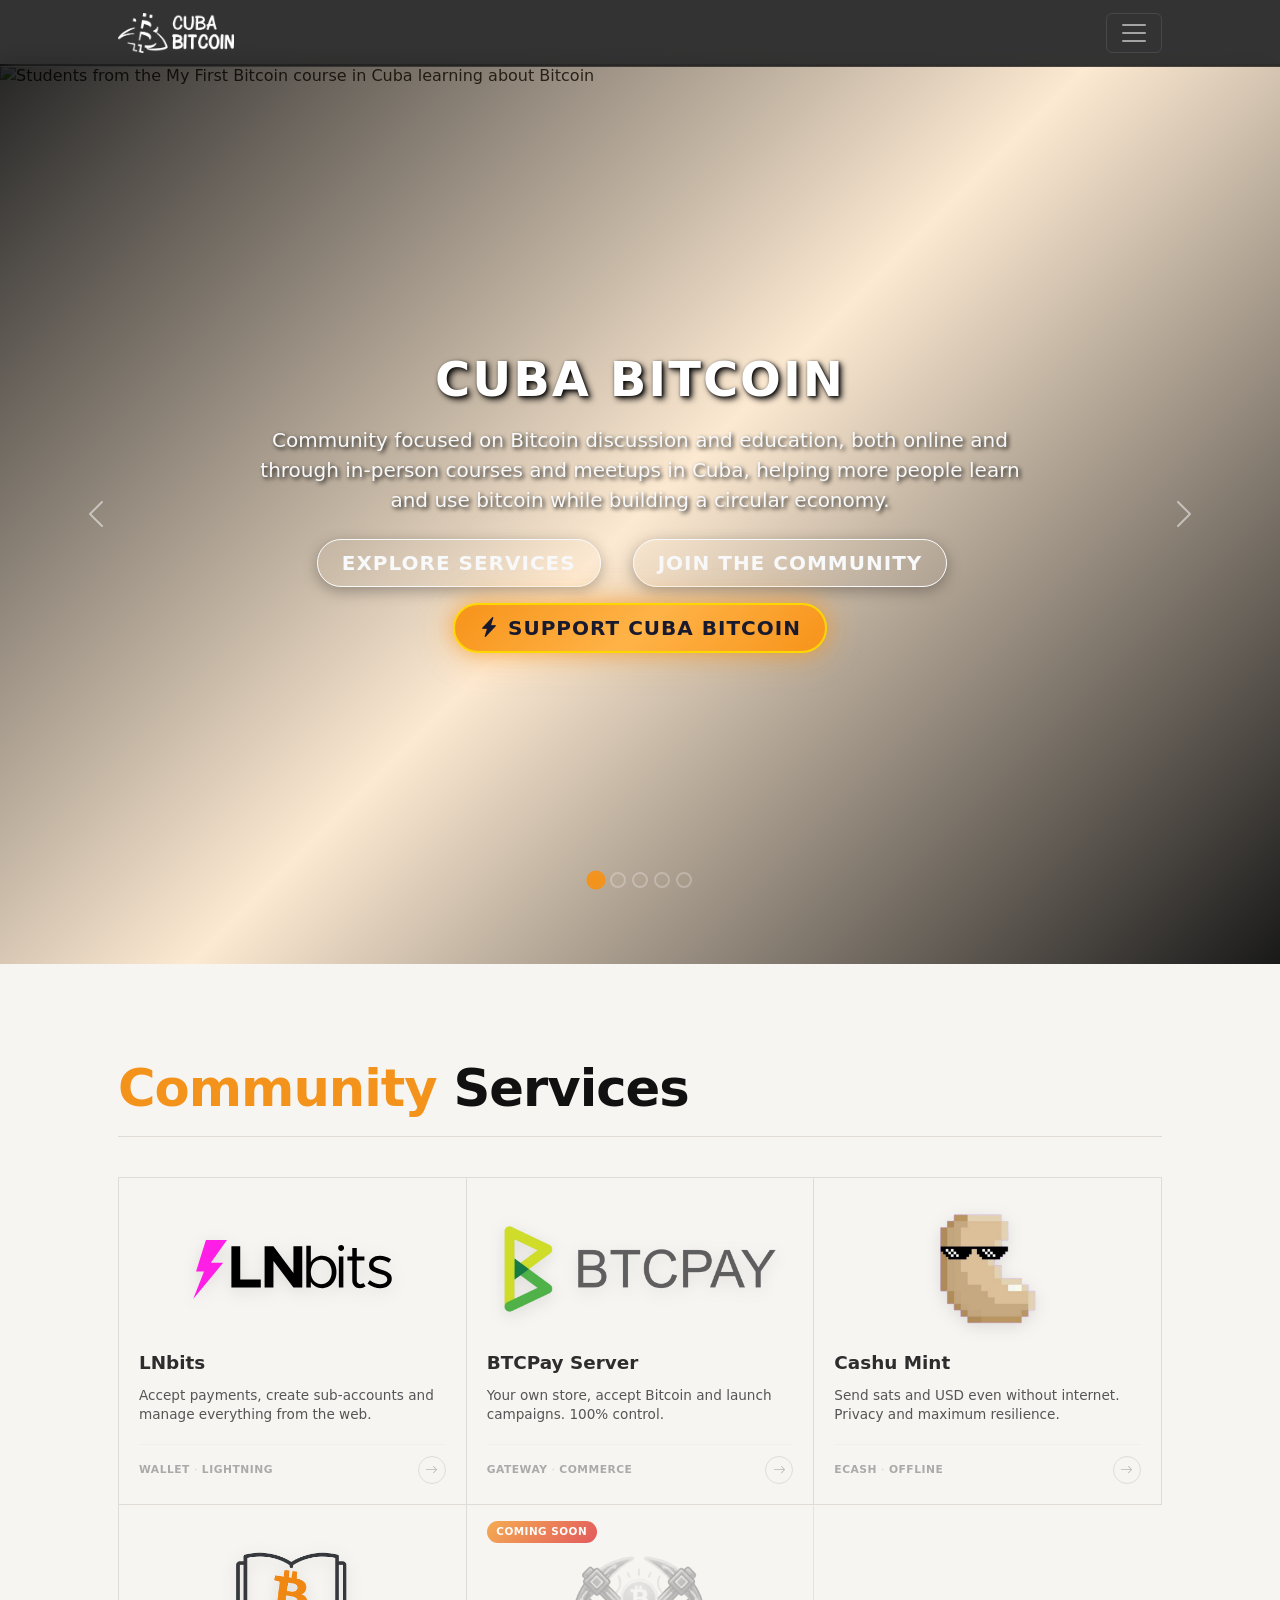
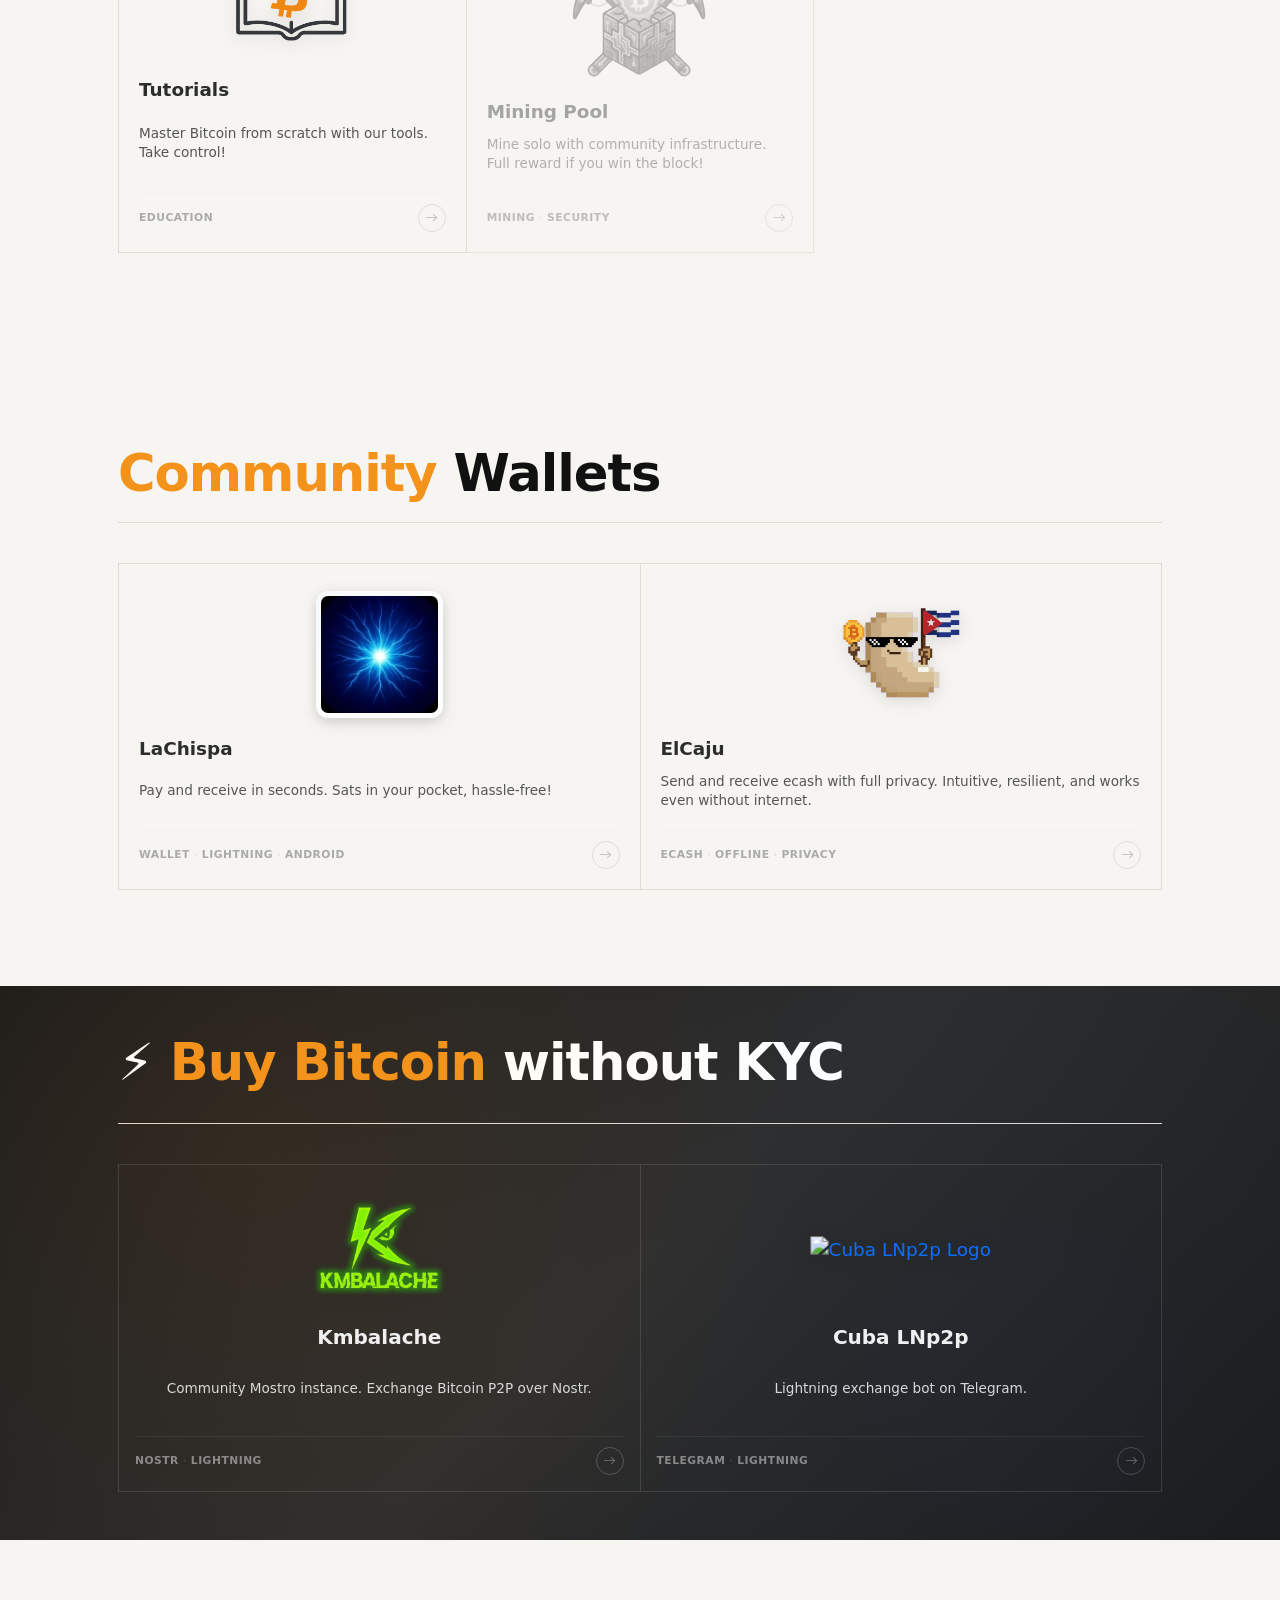
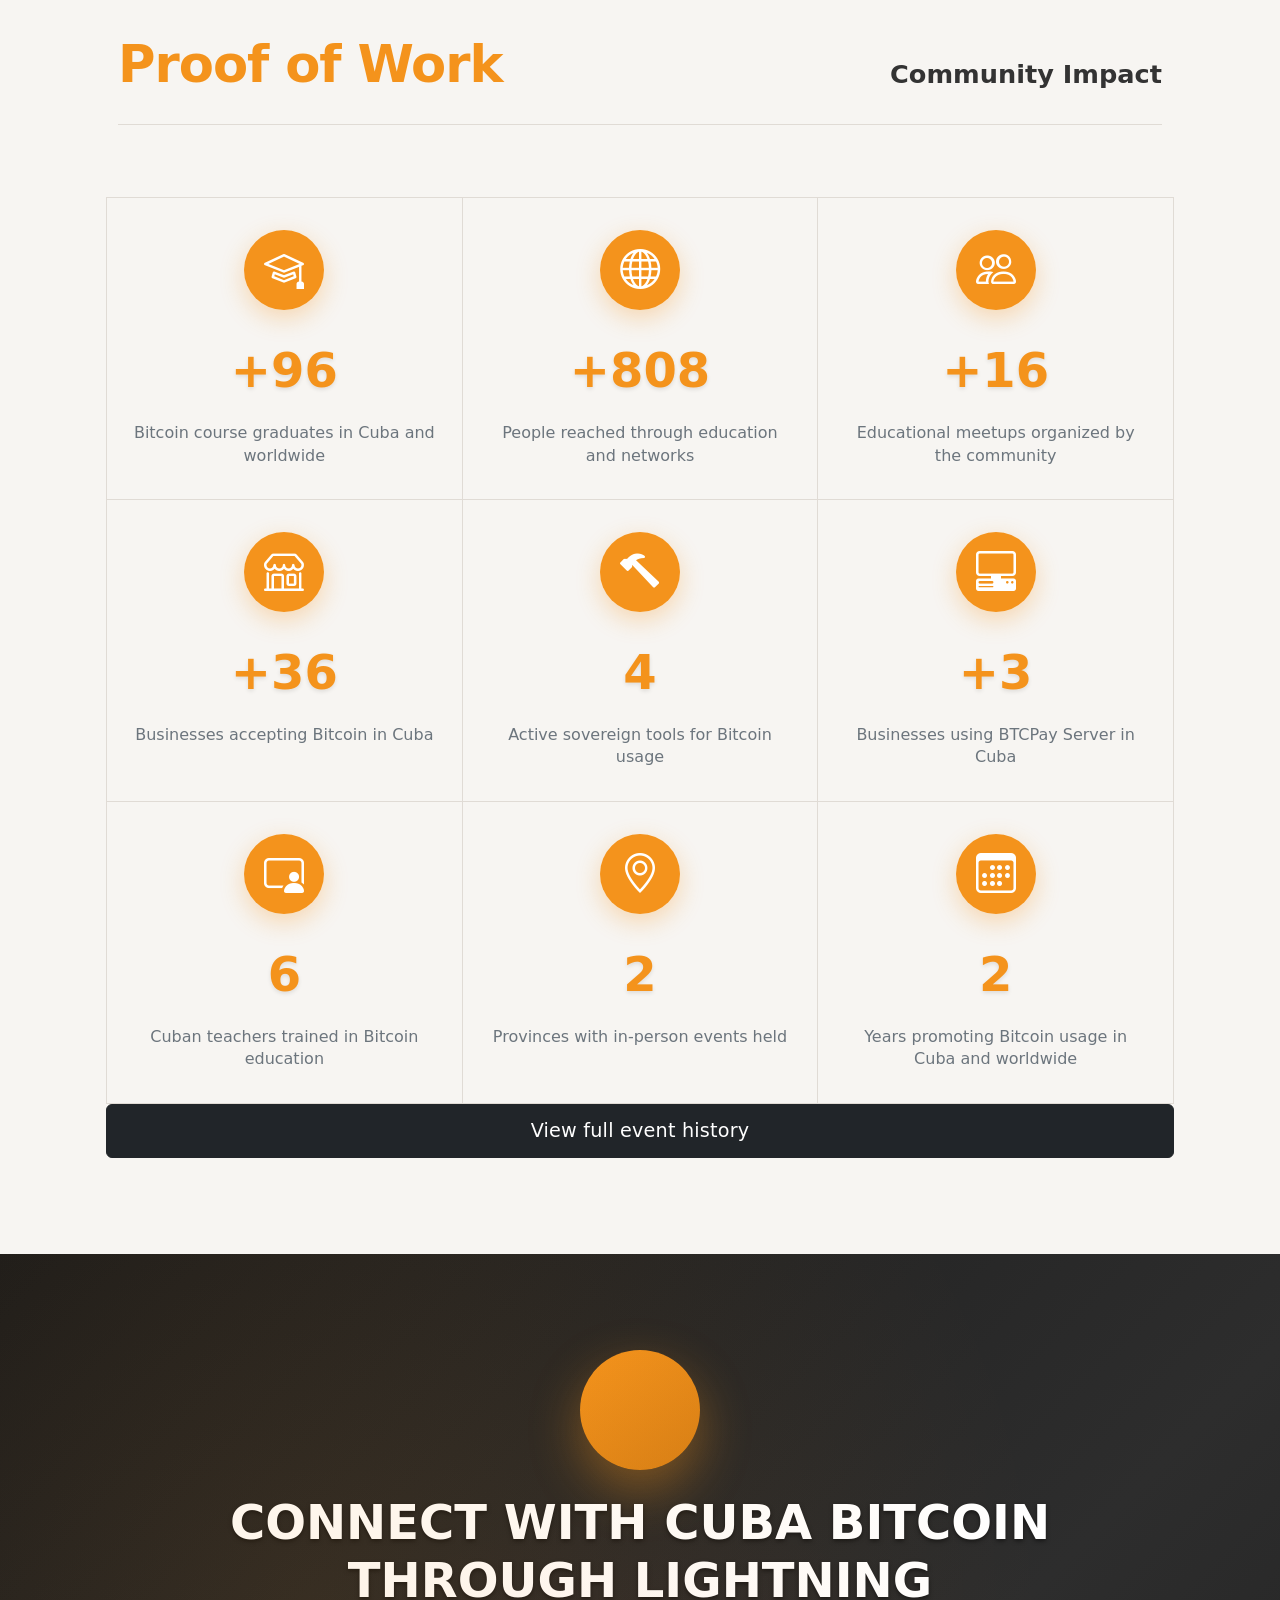
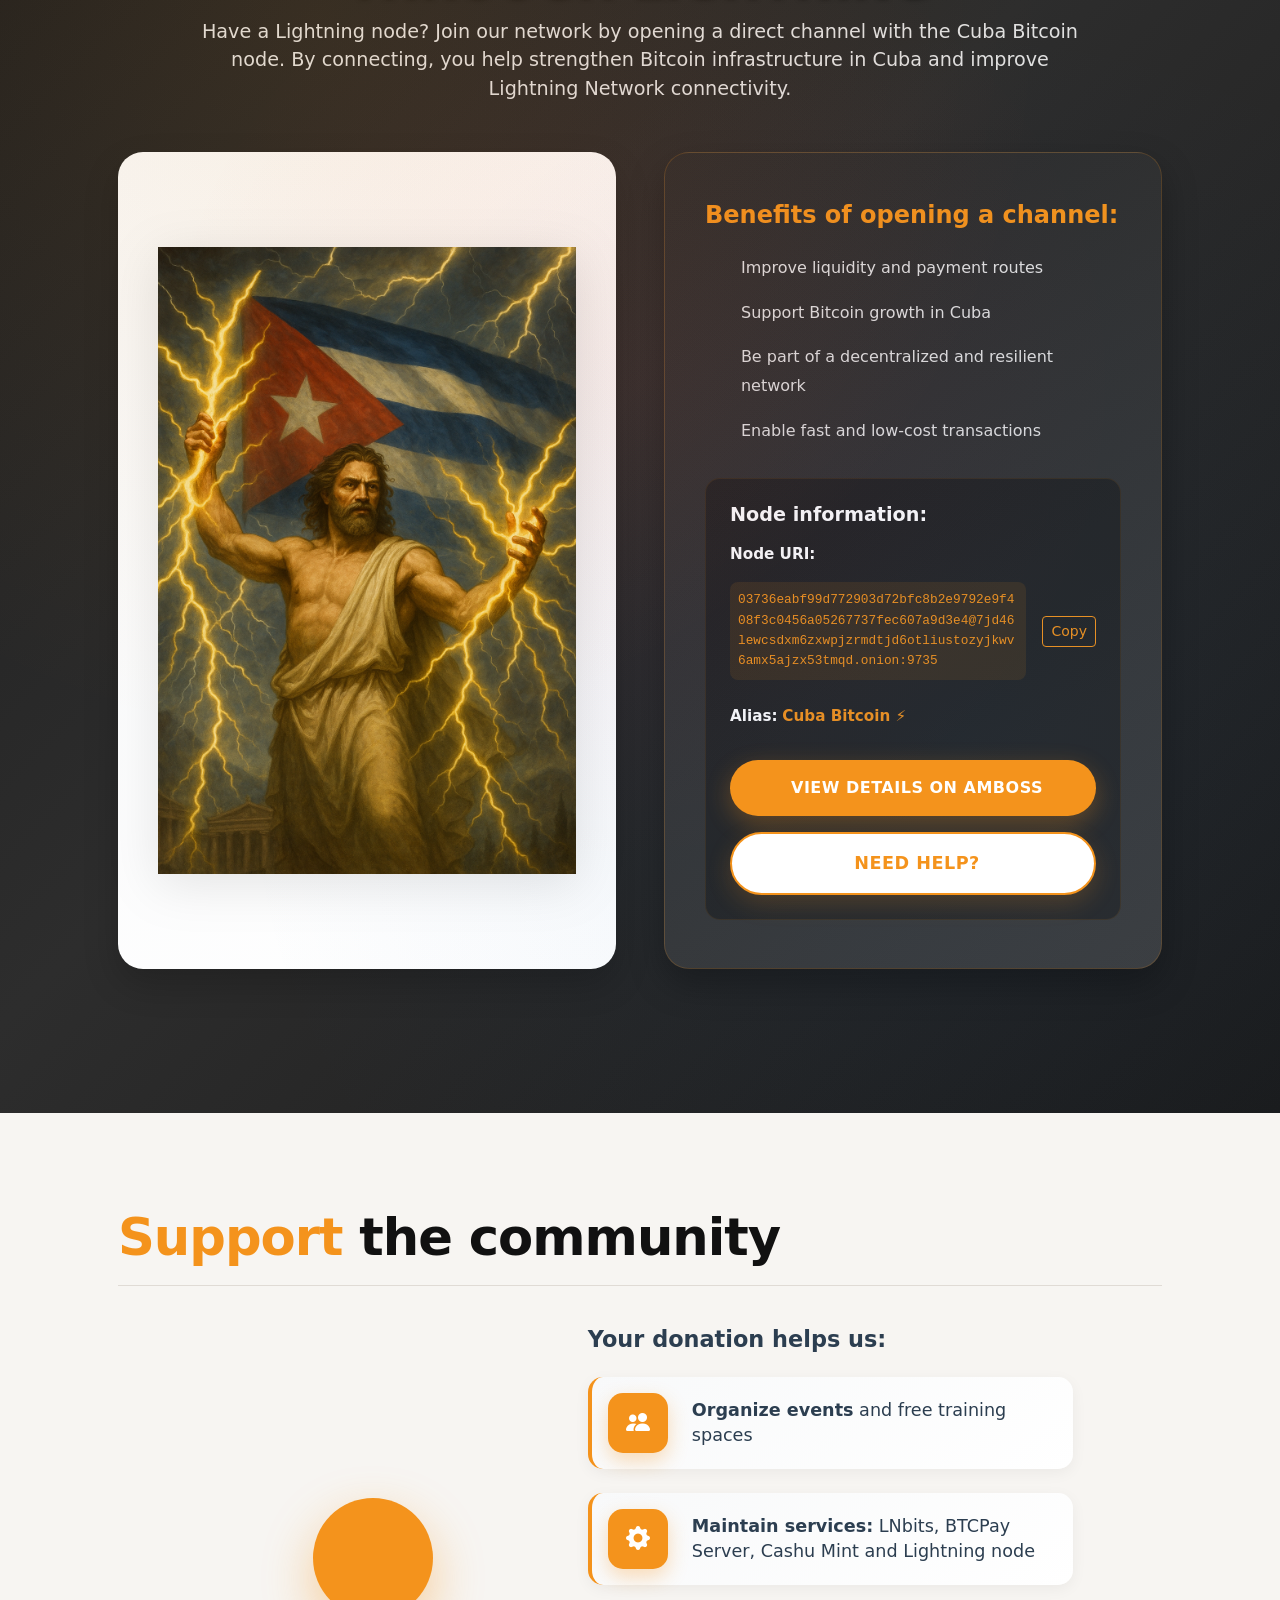
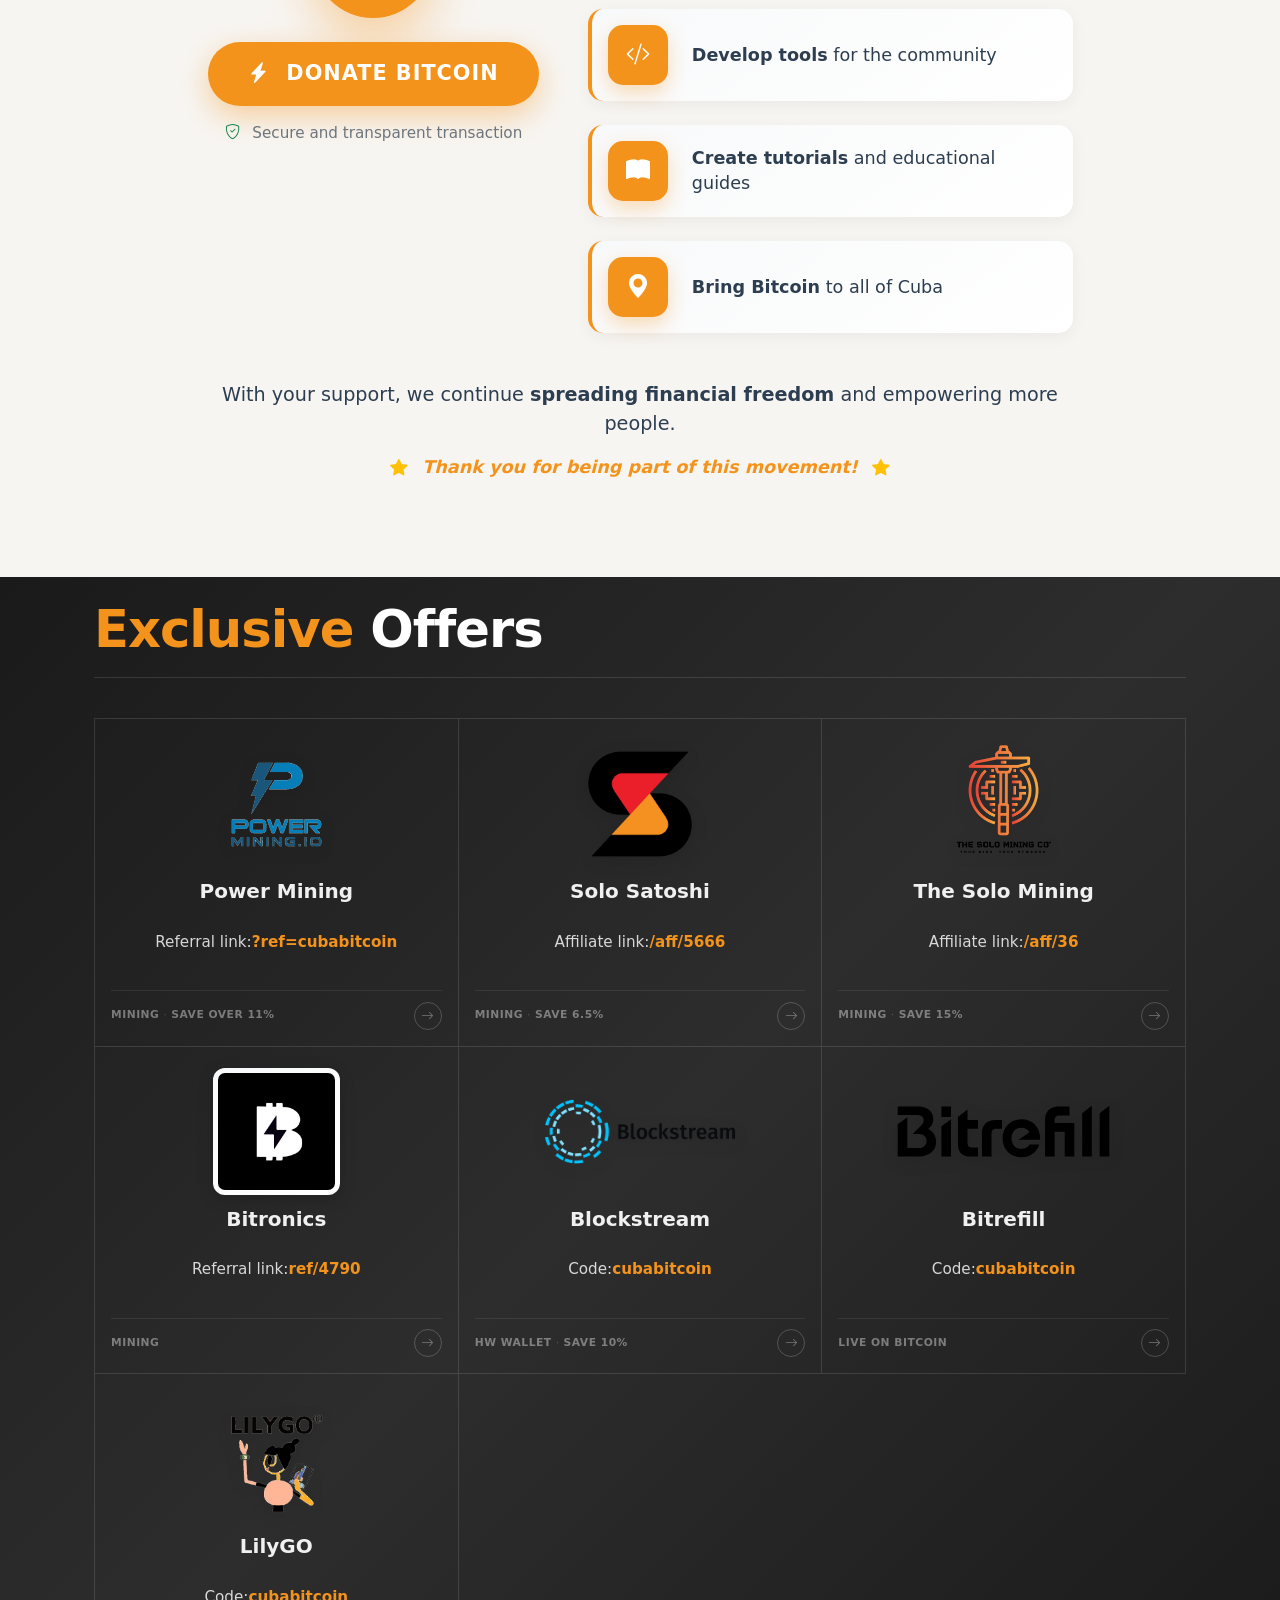
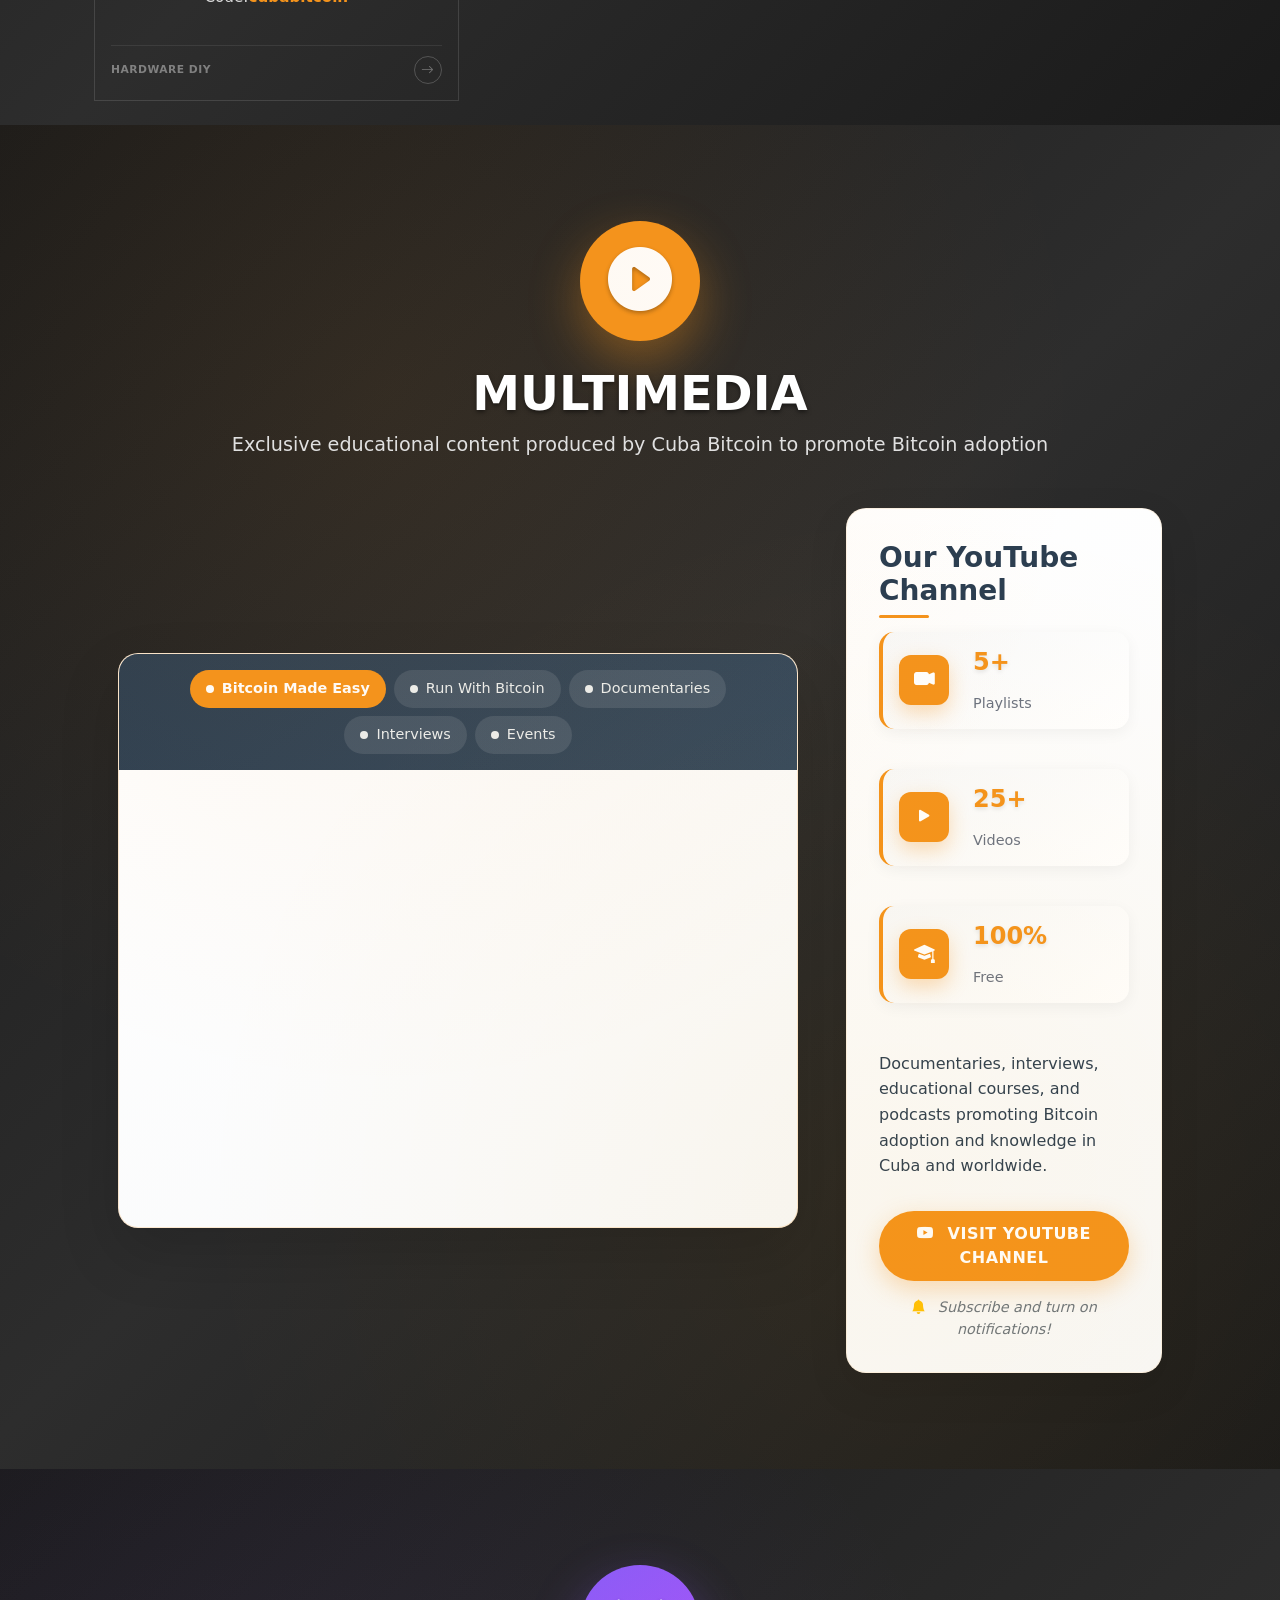
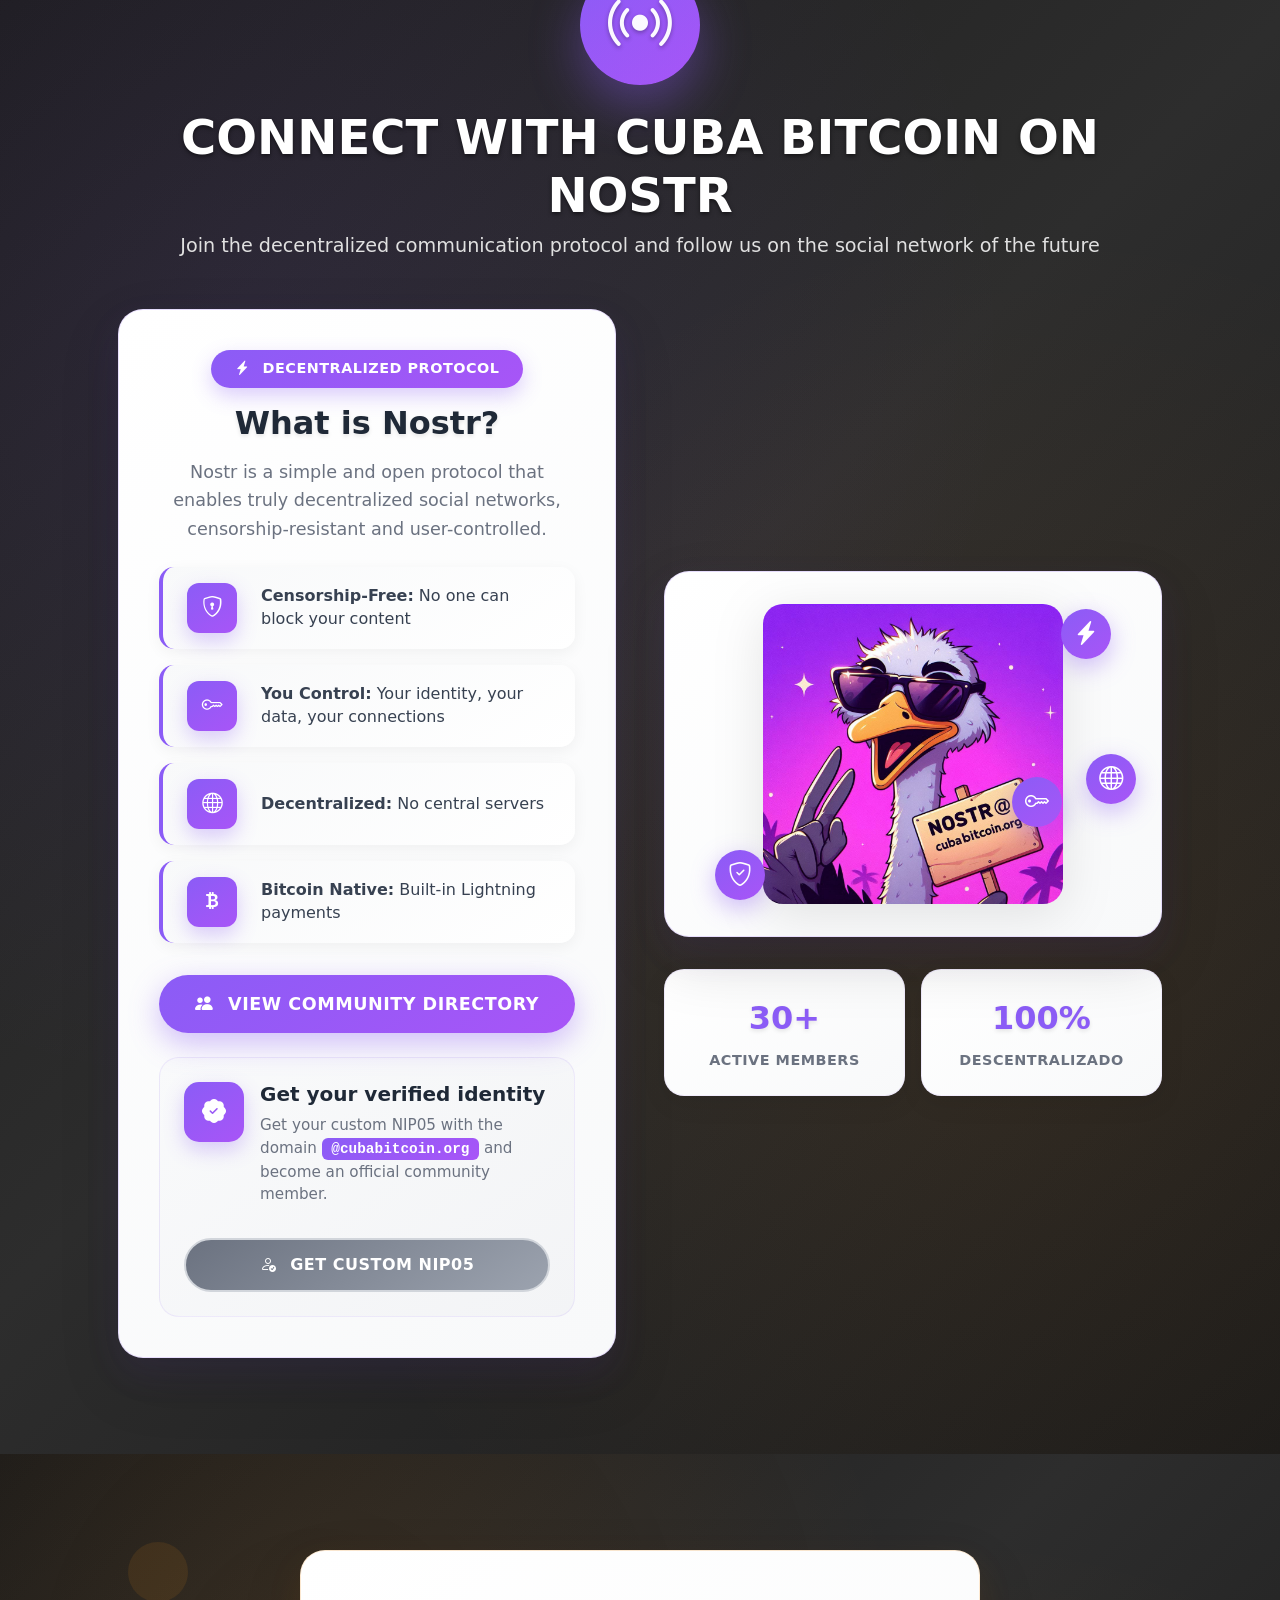
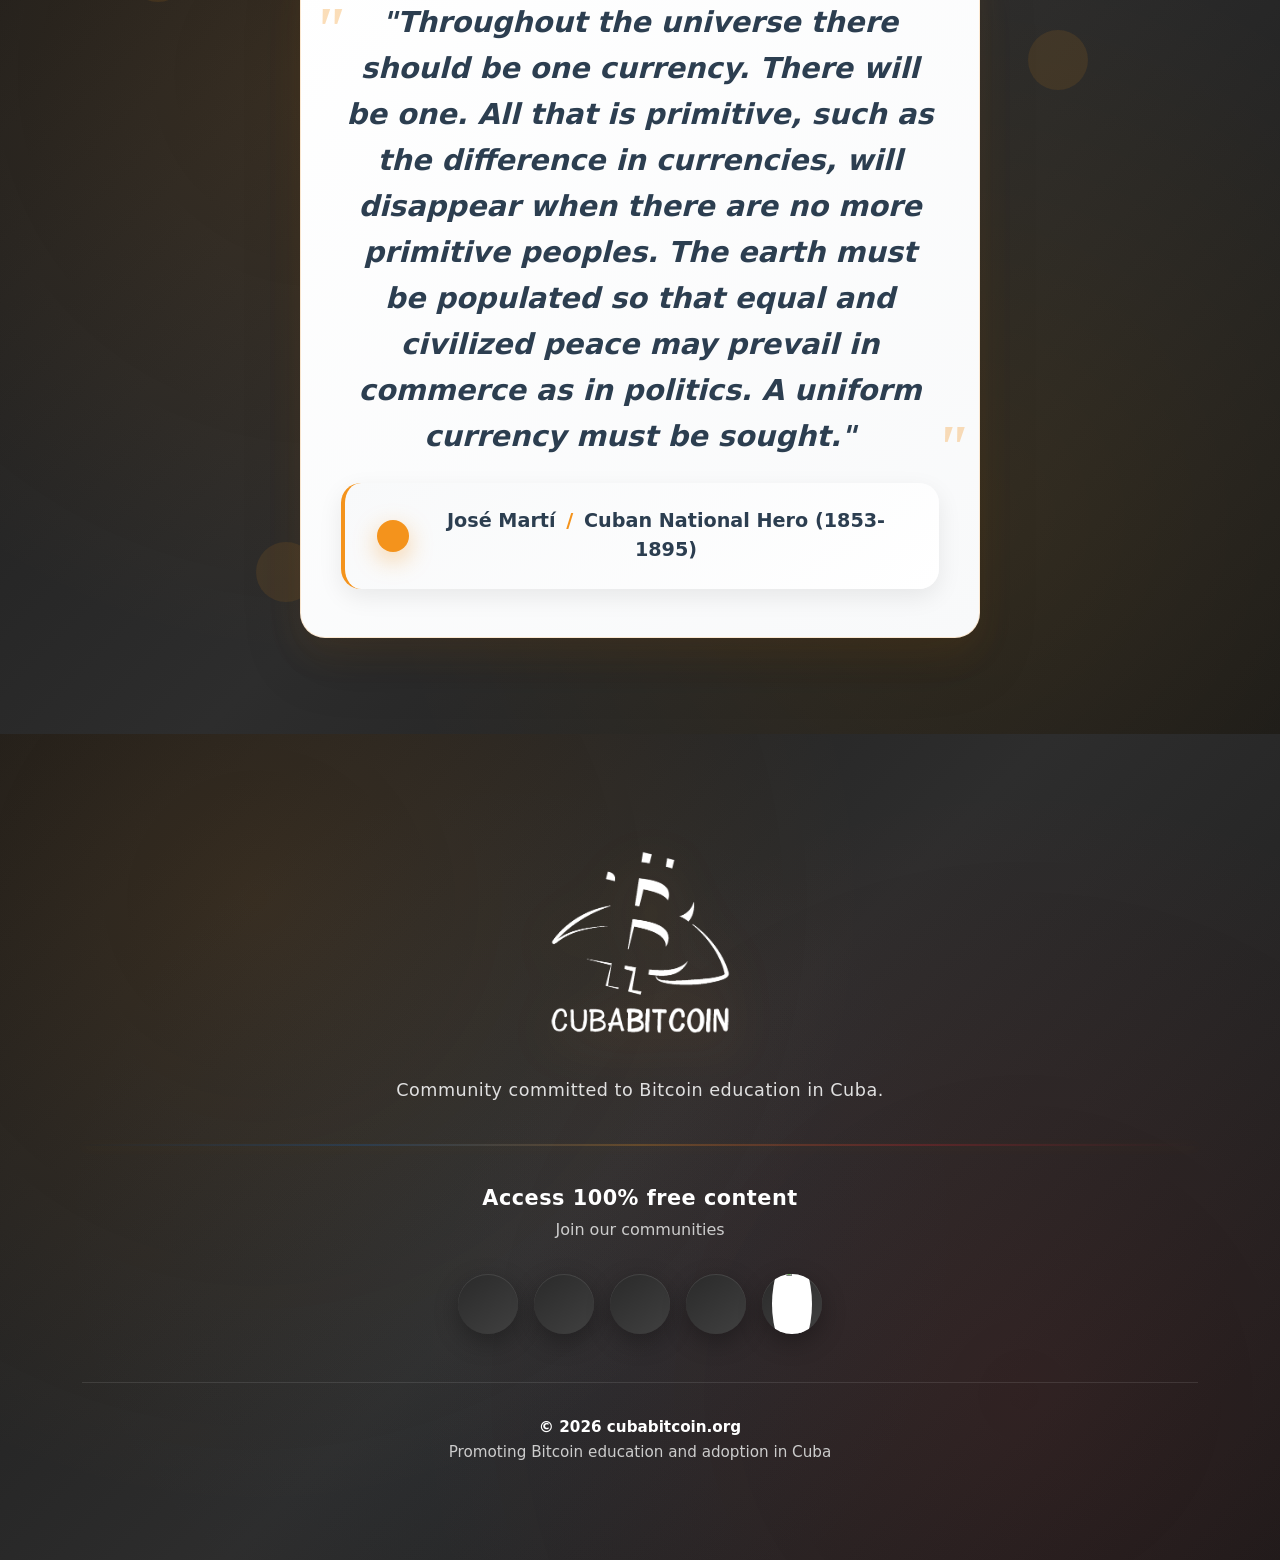
==== commit 46df98de: "fix: remove dead Rive code and bust CSS cache" ====
--- a/en/index.html
+++ b/en/index.html
@@ -48,7 +48,7 @@
     <link rel="icon" type="image/x-icon" href="../assets/favicon.ico" />
 
     <!-- Preload Critical Resources -->
-    <link rel="preload" href="../css/global.css" as="style">
+    <link rel="preload" href="../css/global.css?v=2" as="style">
     <link rel="preload" href="../img/CubaBitcoin-Hztal-BLANCO-transp.png" as="image">
     <link rel="preload" href="../img/MyFirstBitcoin03.jpg" as="image">
     <link rel="dns-prefetch" href="//cdn.jsdelivr.net">
@@ -57,12 +57,10 @@
     <!-- Bootstrap icons-->
     <link href="https://cdn.jsdelivr.net/npm/bootstrap-icons@1.11.0/font/bootstrap-icons.css" rel="stylesheet" />
     <script src="https://kit.fontawesome.com/9379559305.js" crossorigin="anonymous"></script>
-    <!-- Rive Runtime -->
-    <script src="https://unpkg.com/@rive-app/canvas@latest/rive.js"></script>
     <!-- Bootstrap CSS -->
     <link href="https://cdn.jsdelivr.net/npm/bootstrap@5.3.3/dist/css/bootstrap.min.css" rel="stylesheet" integrity="sha384-QWTKZyjpPEjISv5WaRU9OFeRpok6YctnYmDr5pNlyT2bRjXh0JMhjY6hW+ALEwIH" crossorigin="anonymous">
     <!-- Custom CSS-->
-    <link href="../css/global.css" rel="stylesheet" />
+    <link href="../css/global.css?v=2" rel="stylesheet" />
 
     <!-- Structured Data (JSON-LD) -->
     <script type="application/ld+json">
@@ -2038,92 +2036,6 @@
                 document.body.removeChild(textArea);
             }
 
-            
-            document.addEventListener('DOMContentLoaded', function() {
-                console.log('DOM cargado'); // Para debug
-                
-                // Inicializar las 3 animaciones Rive del carrusel Jade
-                const riveAnimations = [
-                    {
-                        canvasId: 'riveCanvas1',
-                        src: 'https://public.rive.app/hosted/113763/215935/qSxq9PN5l02UuMeboD4r3A.riv'
-                    },
-                    {
-                        canvasId: 'riveCanvas2', 
-                        src: 'https://public.rive.app/hosted/113763/204494/x_p3SWr0pkinJa9cB2U2cg.riv'
-                    },
-                    {
-                        canvasId: 'riveCanvas3',
-                        src: 'https://cdn.rive.app/hosted/113763/207459/t8nsRYRIYEWUUhkZ__chfQ.riv'
-                    }
-                ];
-                
-                riveAnimations.forEach(animation => {
-                    const canvas = document.getElementById(animation.canvasId);
-                    if (canvas) {
-                        console.log('Inicializando canvas:', animation.canvasId);
-                        
-                        // Configurar canvas más grande
-                        canvas.width = 600;
-                        canvas.height = 600;
-                        
-                        console.log('Intentando cargar:', animation.src);
-                        
-                        const riveInstance = new rive.Rive({
-                            src: animation.src,
-                            canvas: canvas,
-                            autoplay: true,
-                            fit: rive.Fit.Contain,
-                            alignment: rive.Alignment.Center,
-                            onLoad: () => {
-                                console.log('✅ Rive cargado y visible:', animation.canvasId);
-                                // NO llamar resizeDrawingSurfaceToCanvas() aquí
-                            },
-                            onLoadError: (error) => {
-                                console.error('❌ Error cargando Rive:', animation.canvasId, error);
-                                
-                                // Si es la tercera animación, intentar URL alternativa
-                                if (animation.canvasId === 'riveCanvas3') {
-                                    console.log('🔄 Intentando URL alternativa para riveCanvas3...');
-                                    const alternativeUrl = 'https://public.rive.app/hosted/113763/207459/t8nsRYRIYEWUUhkZ__chfQ.riv';
-                                    
-                                    const retryInstance = new rive.Rive({
-                                        src: alternativeUrl,
-                                        canvas: canvas,
-                                        autoplay: true,
-                                        fit: rive.Fit.Contain,
-                                        alignment: rive.Alignment.Center,
-                                        onLoad: () => {
-                                            console.log('✅ Rive alternativo cargado y visible:', animation.canvasId);
-                                        },
-                                        onLoadError: (retryError) => {
-                                            console.error('❌ URL alternativa también falló:', retryError);
-                                            const ctx = canvas.getContext('2d');
-                                            ctx.fillStyle = '#f0f0f0';
-                                            ctx.fillRect(0, 0, canvas.width, canvas.height);
-                                            ctx.fillStyle = '#666';
-                                            ctx.font = '16px Arial';
-                                            ctx.textAlign = 'center';
-                                            ctx.fillText('Animation unavailable', canvas.width/2, canvas.height/2);
-                                        }
-                                    });
-                                } else {
-                                    const ctx = canvas.getContext('2d');
-                                    ctx.fillStyle = '#f0f0f0';
-                                    ctx.fillRect(0, 0, canvas.width, canvas.height);
-                                    ctx.fillStyle = '#666';
-                                    ctx.font = '16px Arial';
-                                    ctx.textAlign = 'center';
-                                    ctx.fillText('Error loading animation', canvas.width/2, canvas.height/2);
-                                }
-                            }
-                        });
-                    } else {
-                        console.error('Canvas no encontrado:', animation.canvasId);
-                    }
-                });
-            });
-        
         </script>
 
   </body>
